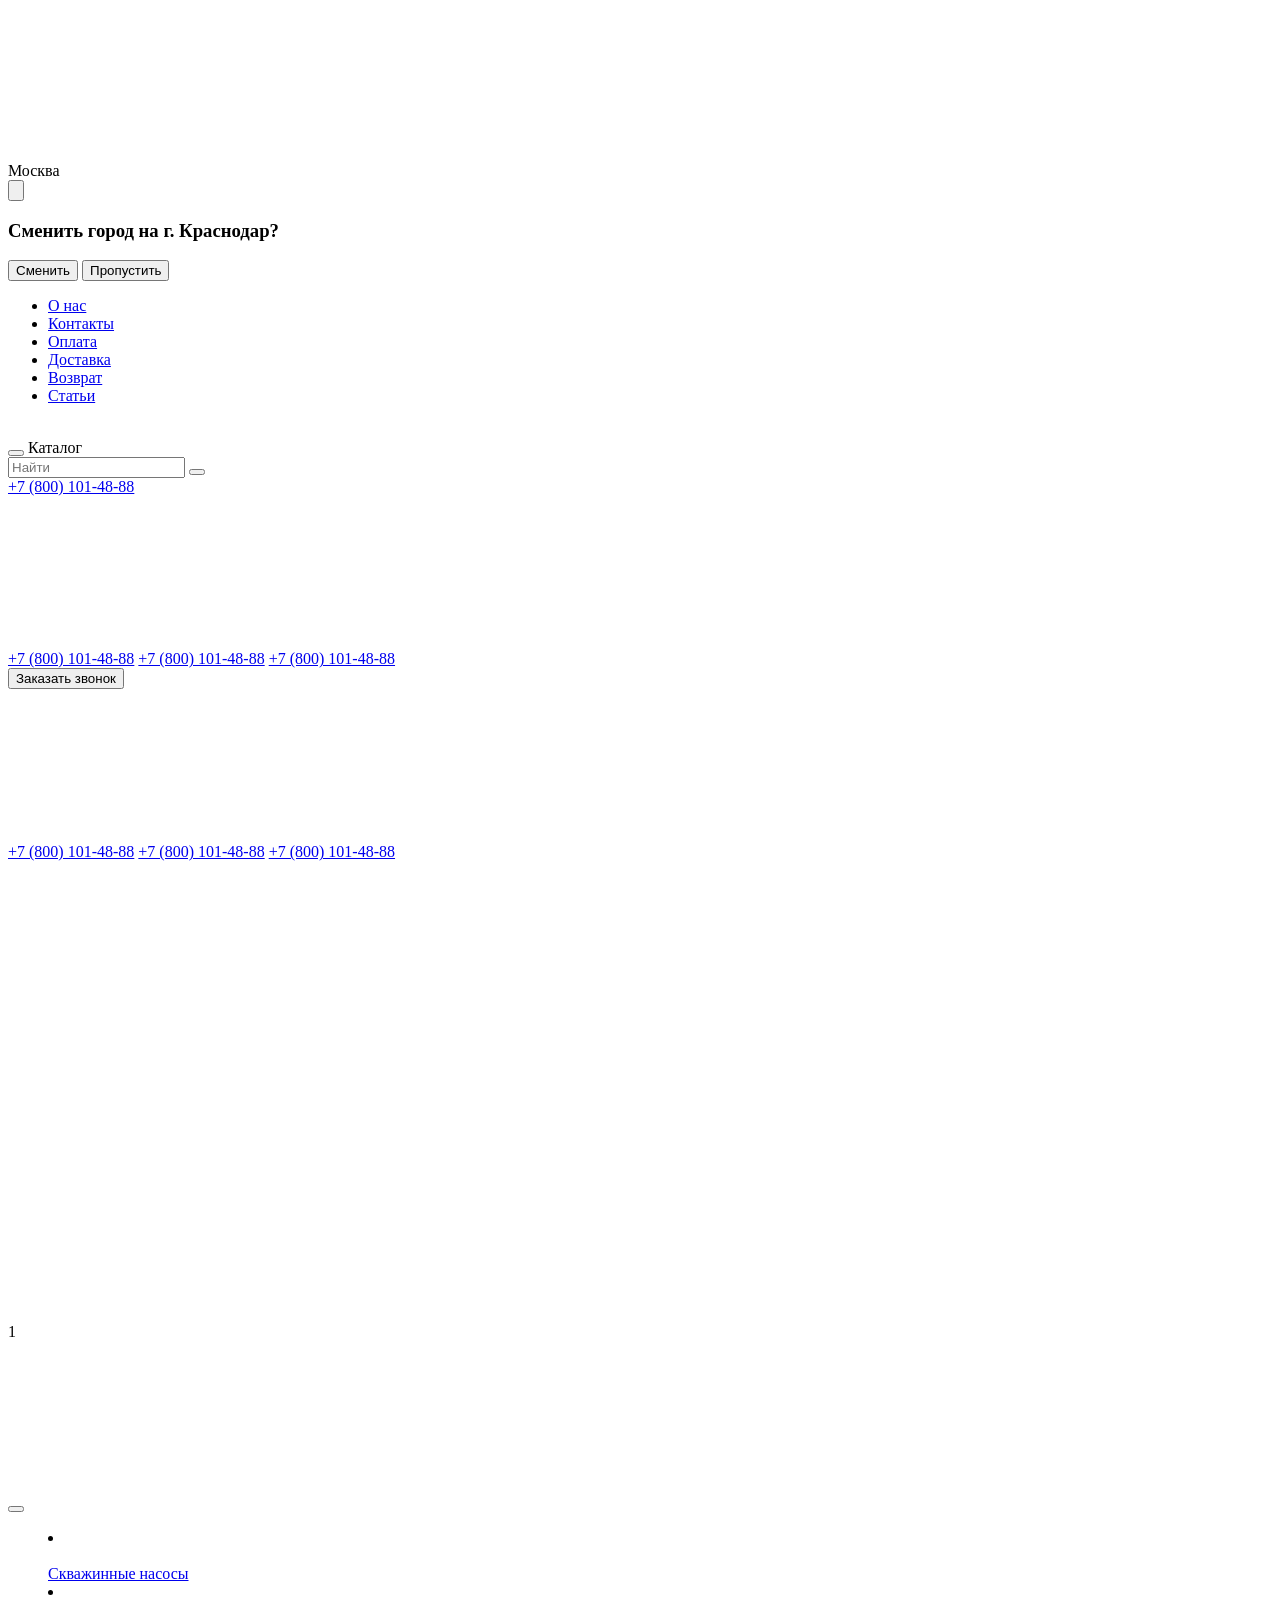
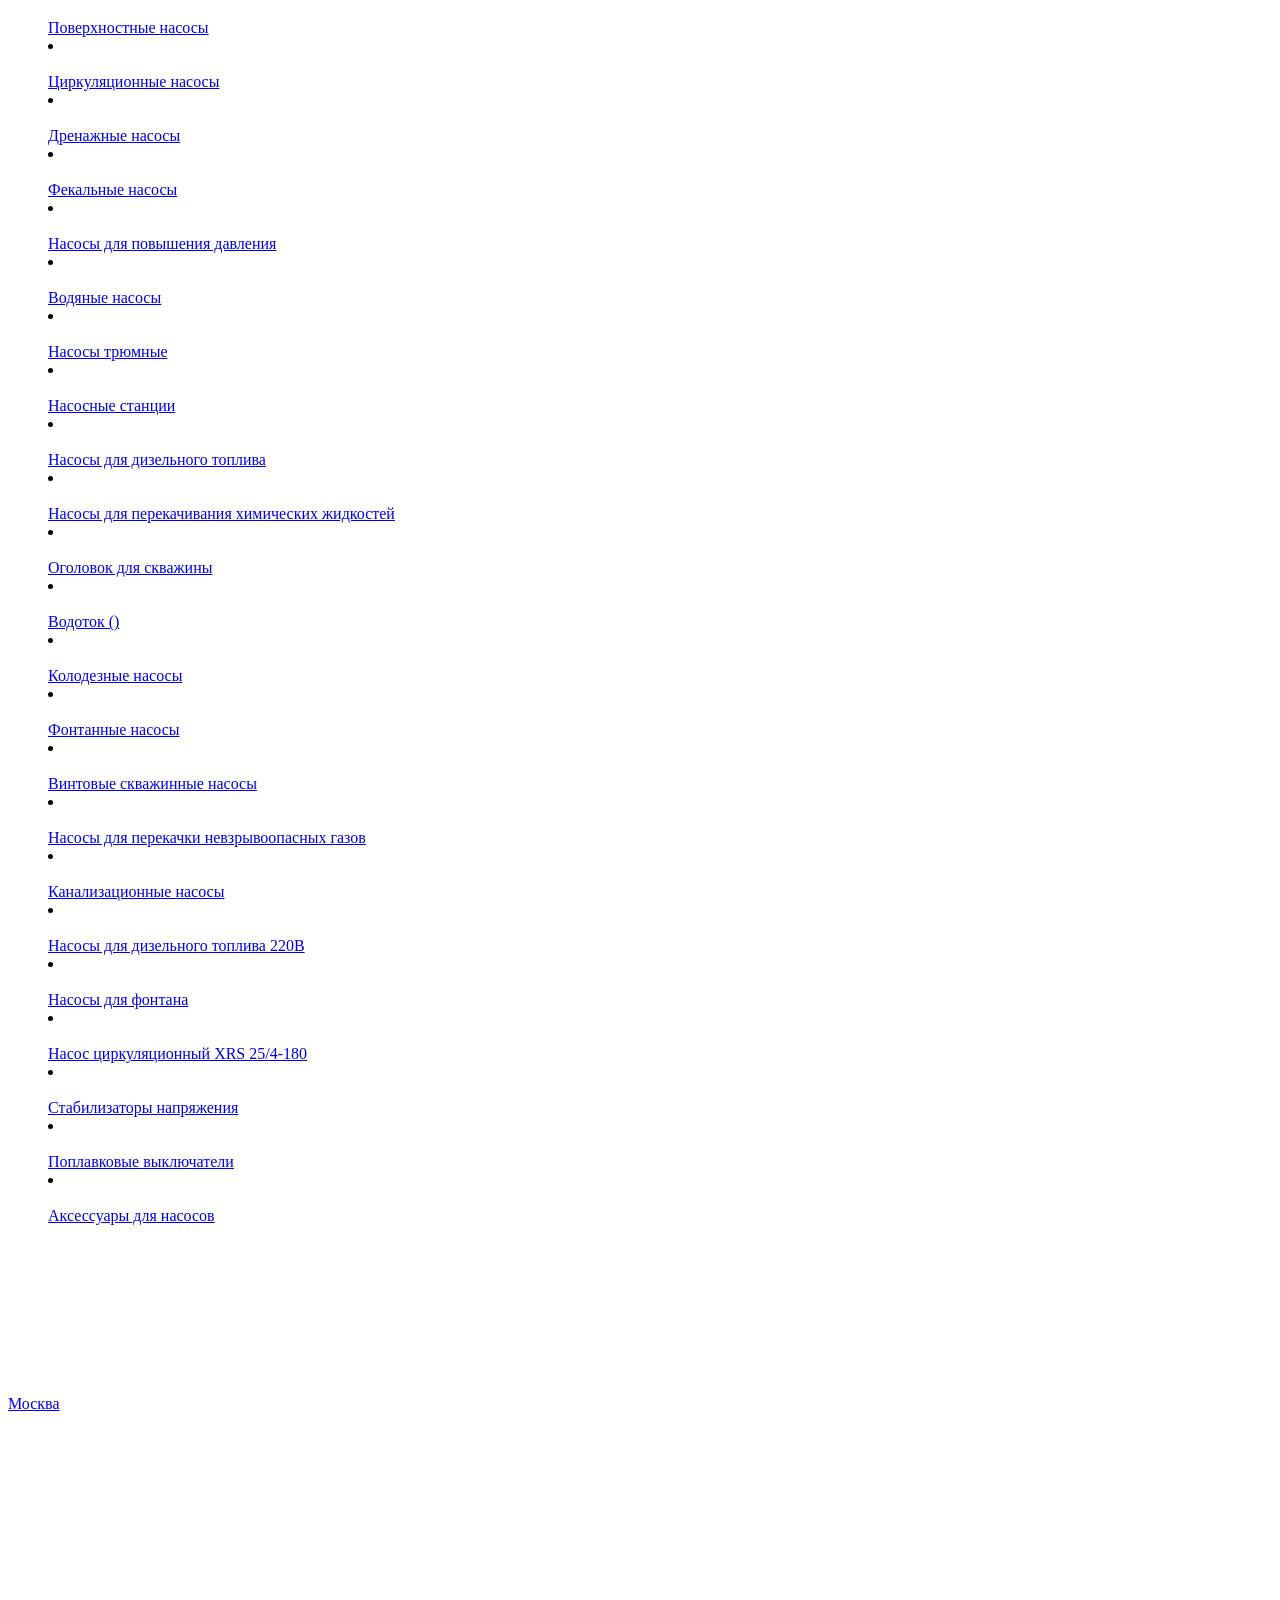
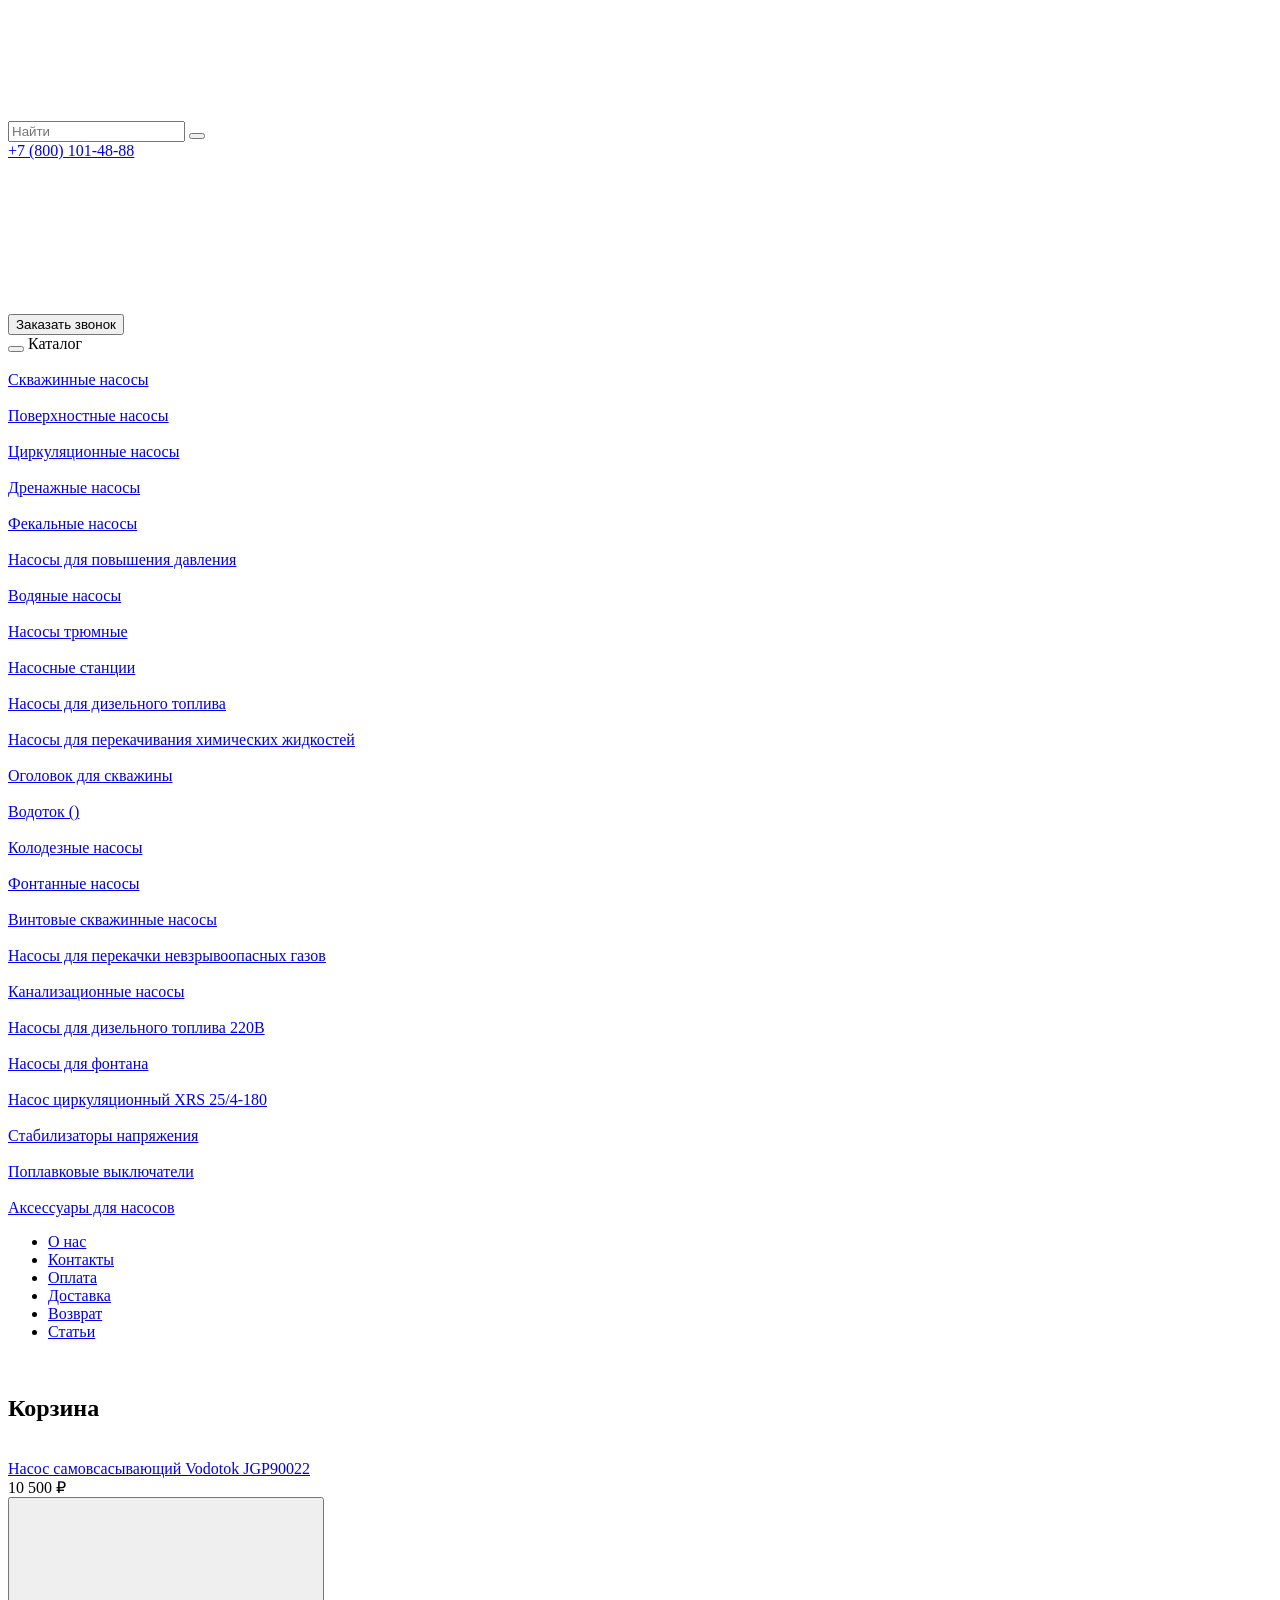
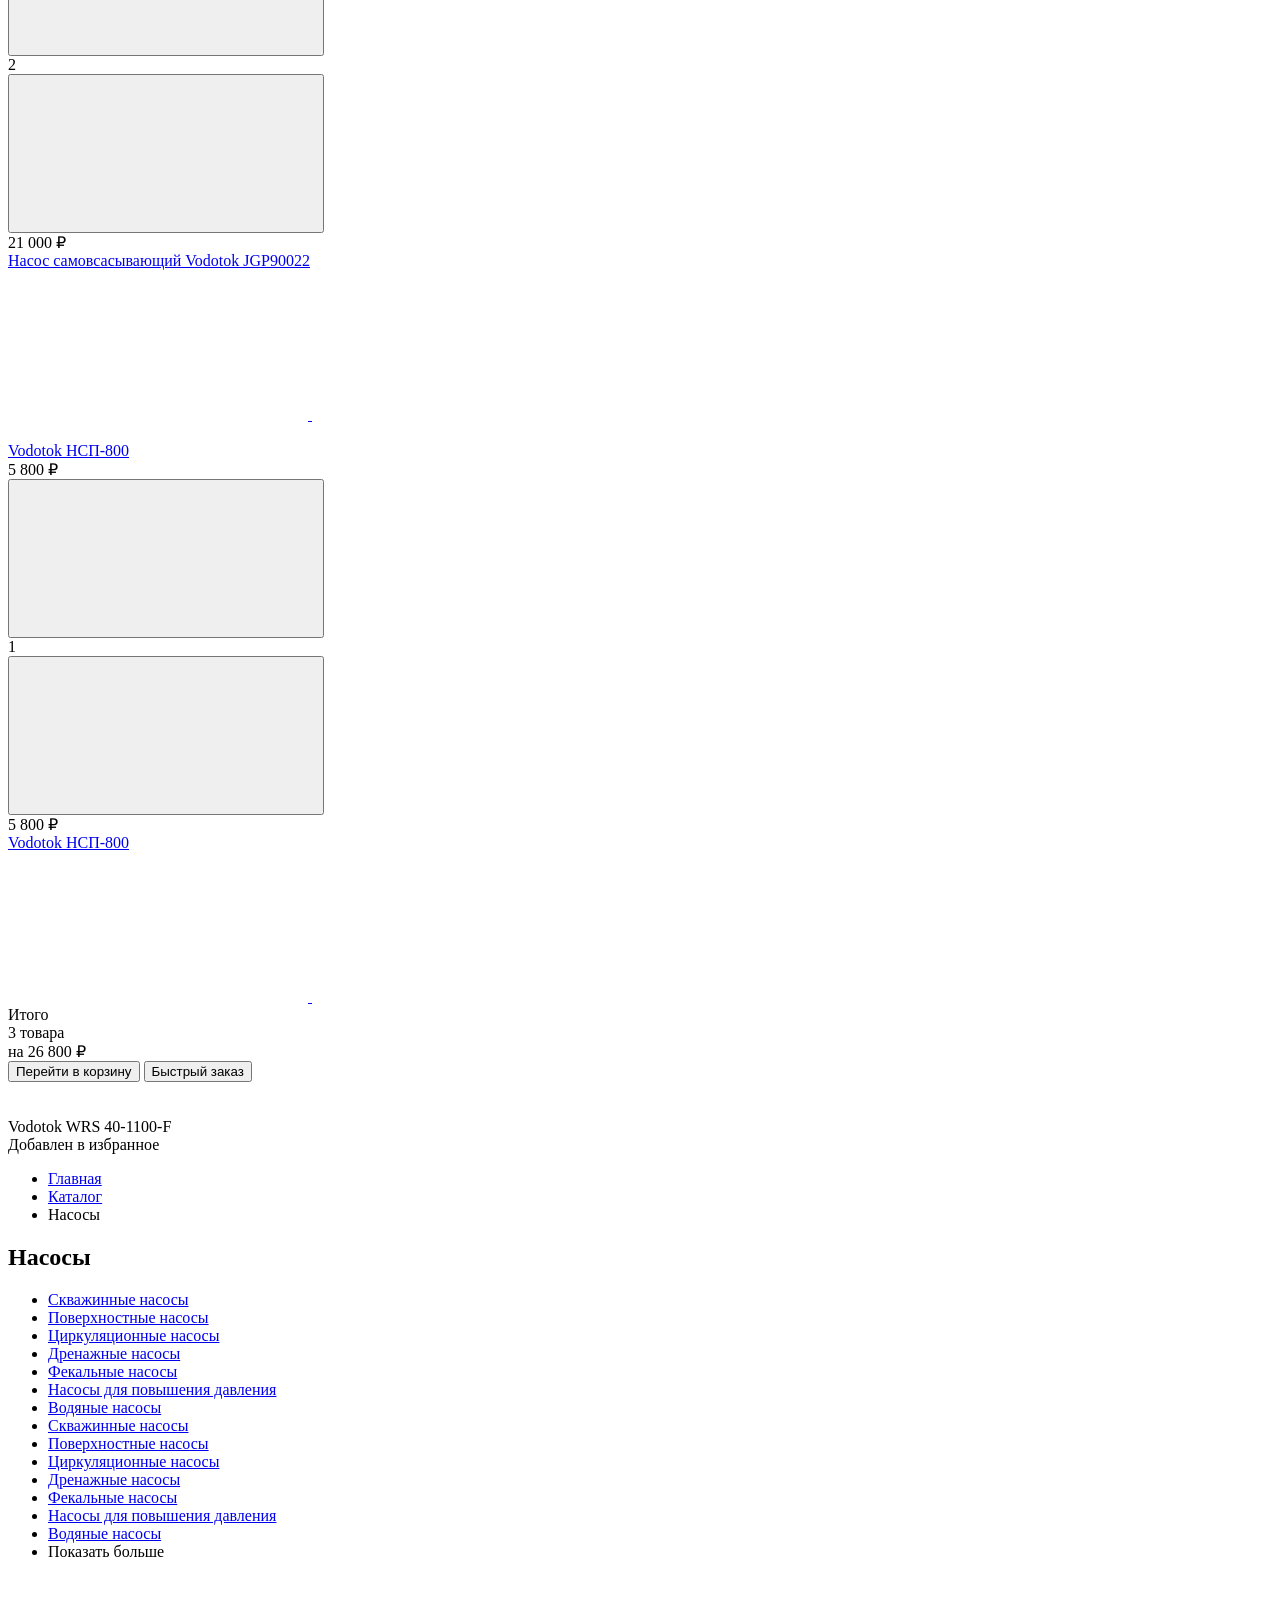
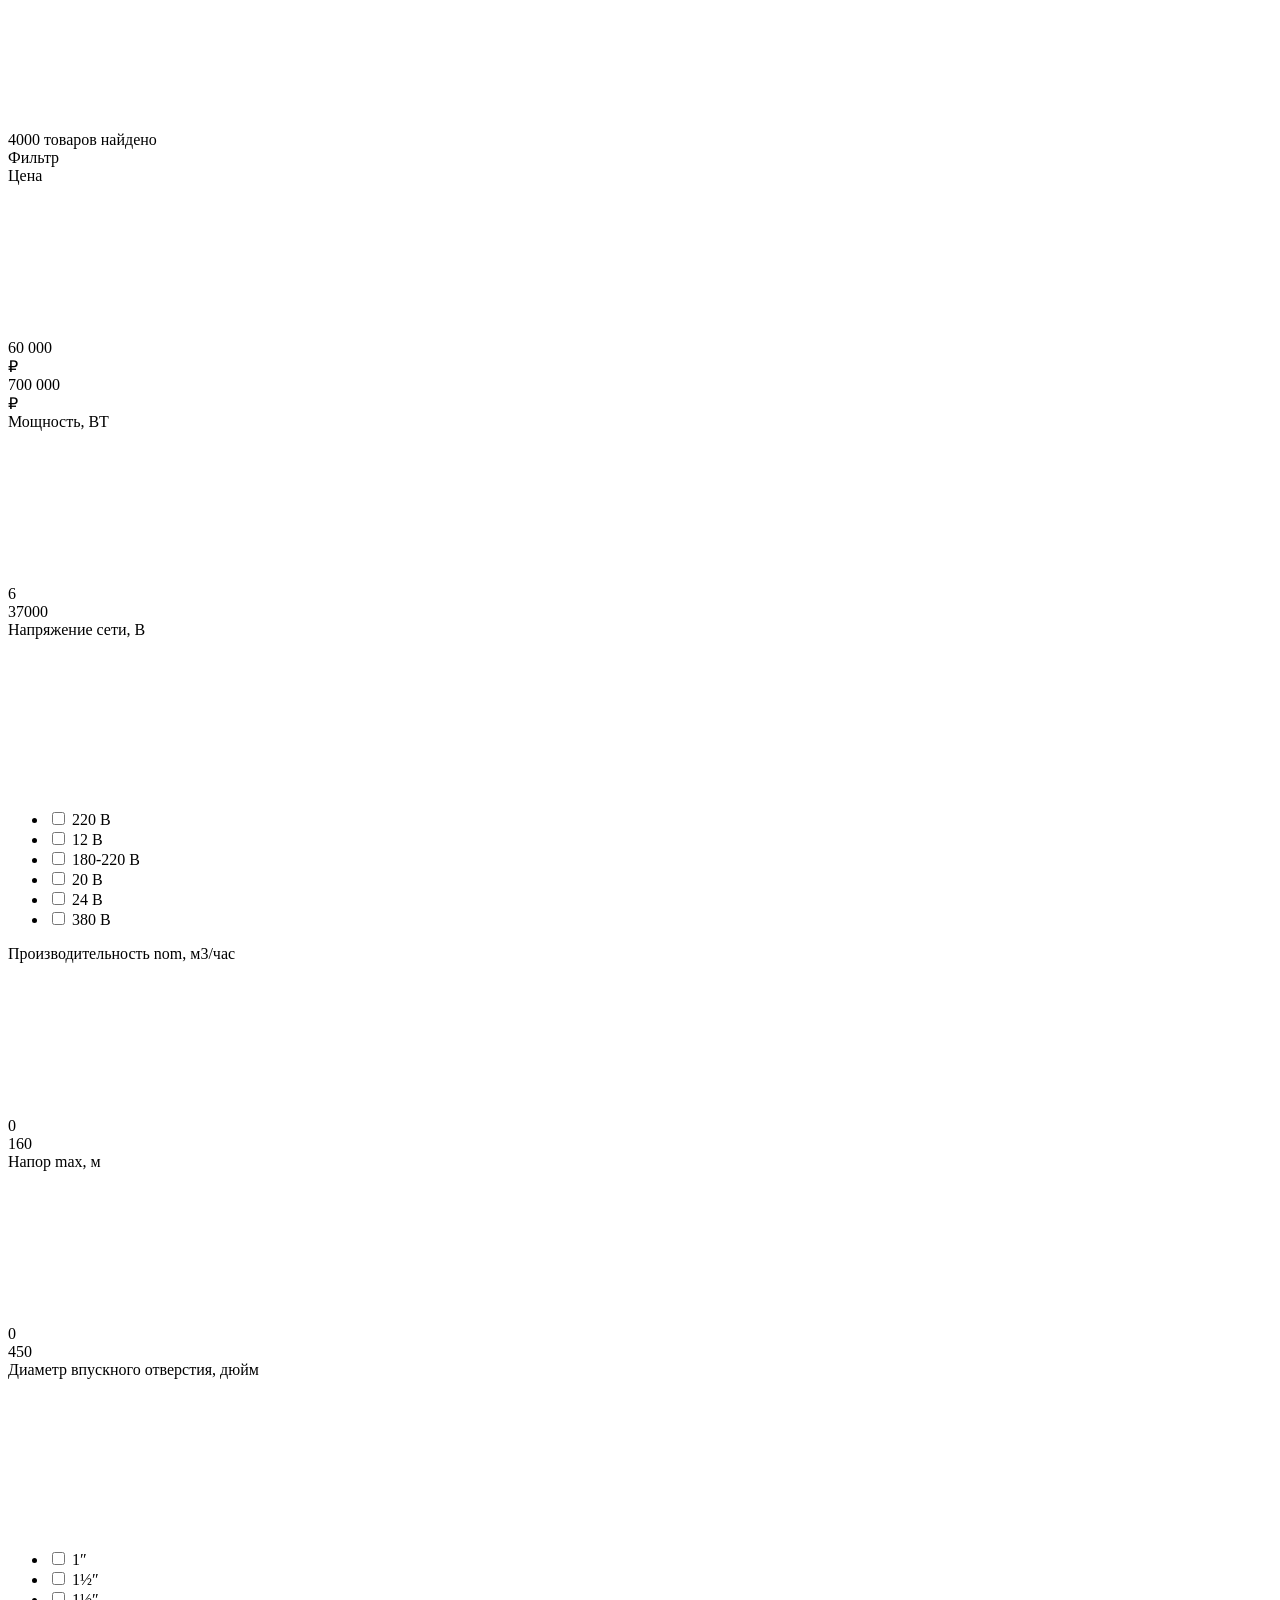
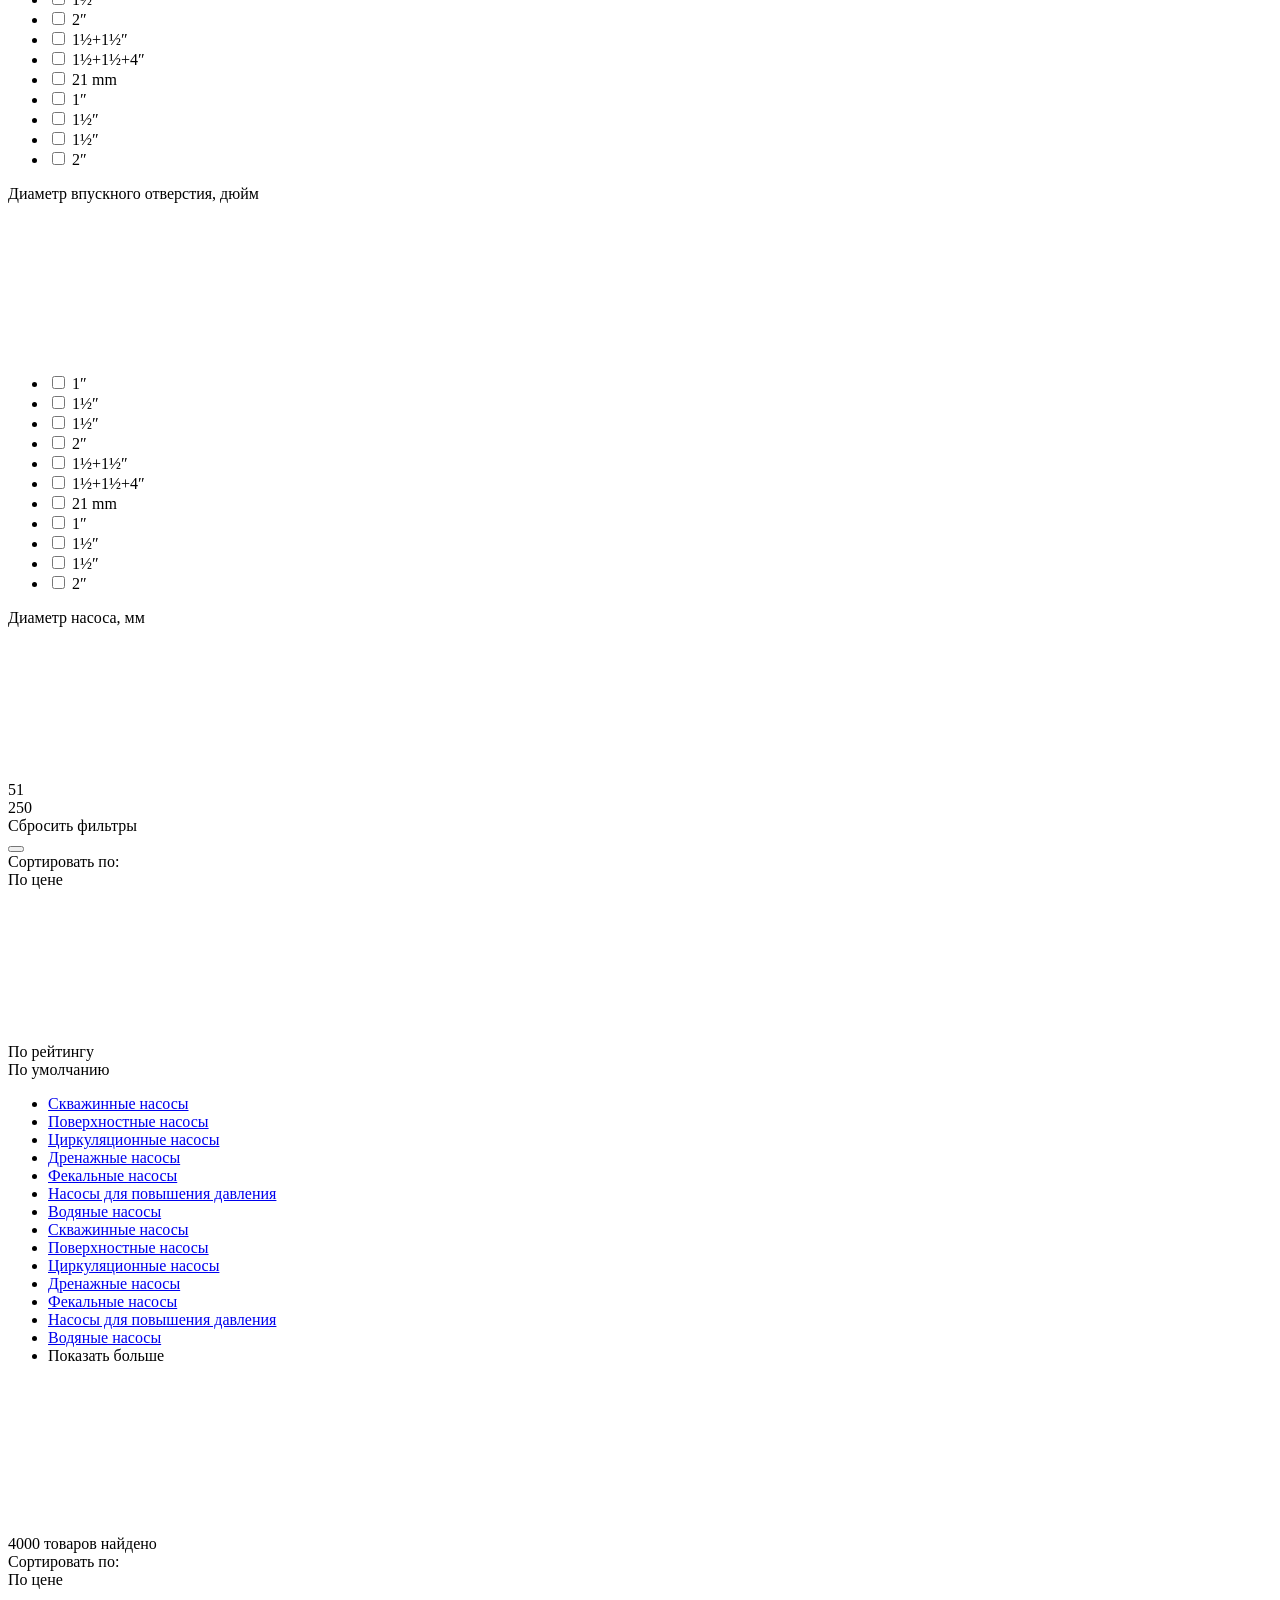
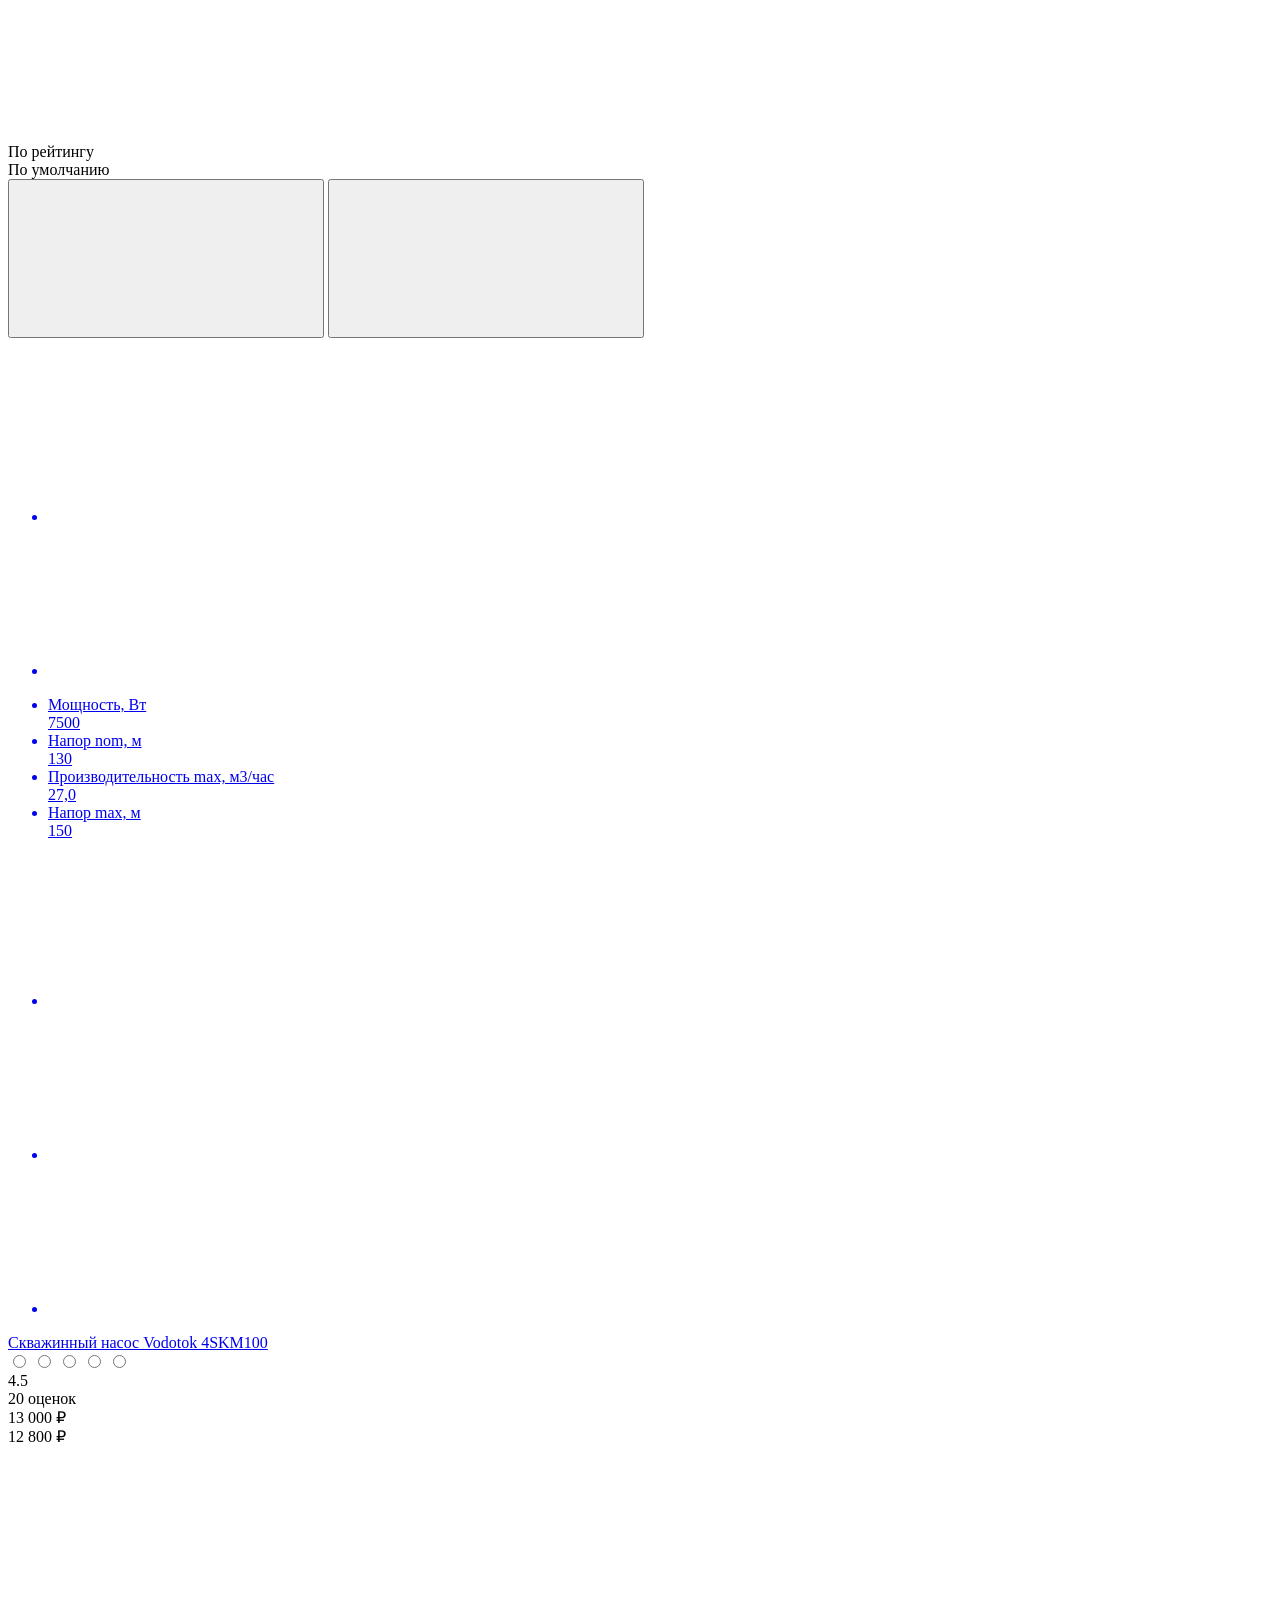
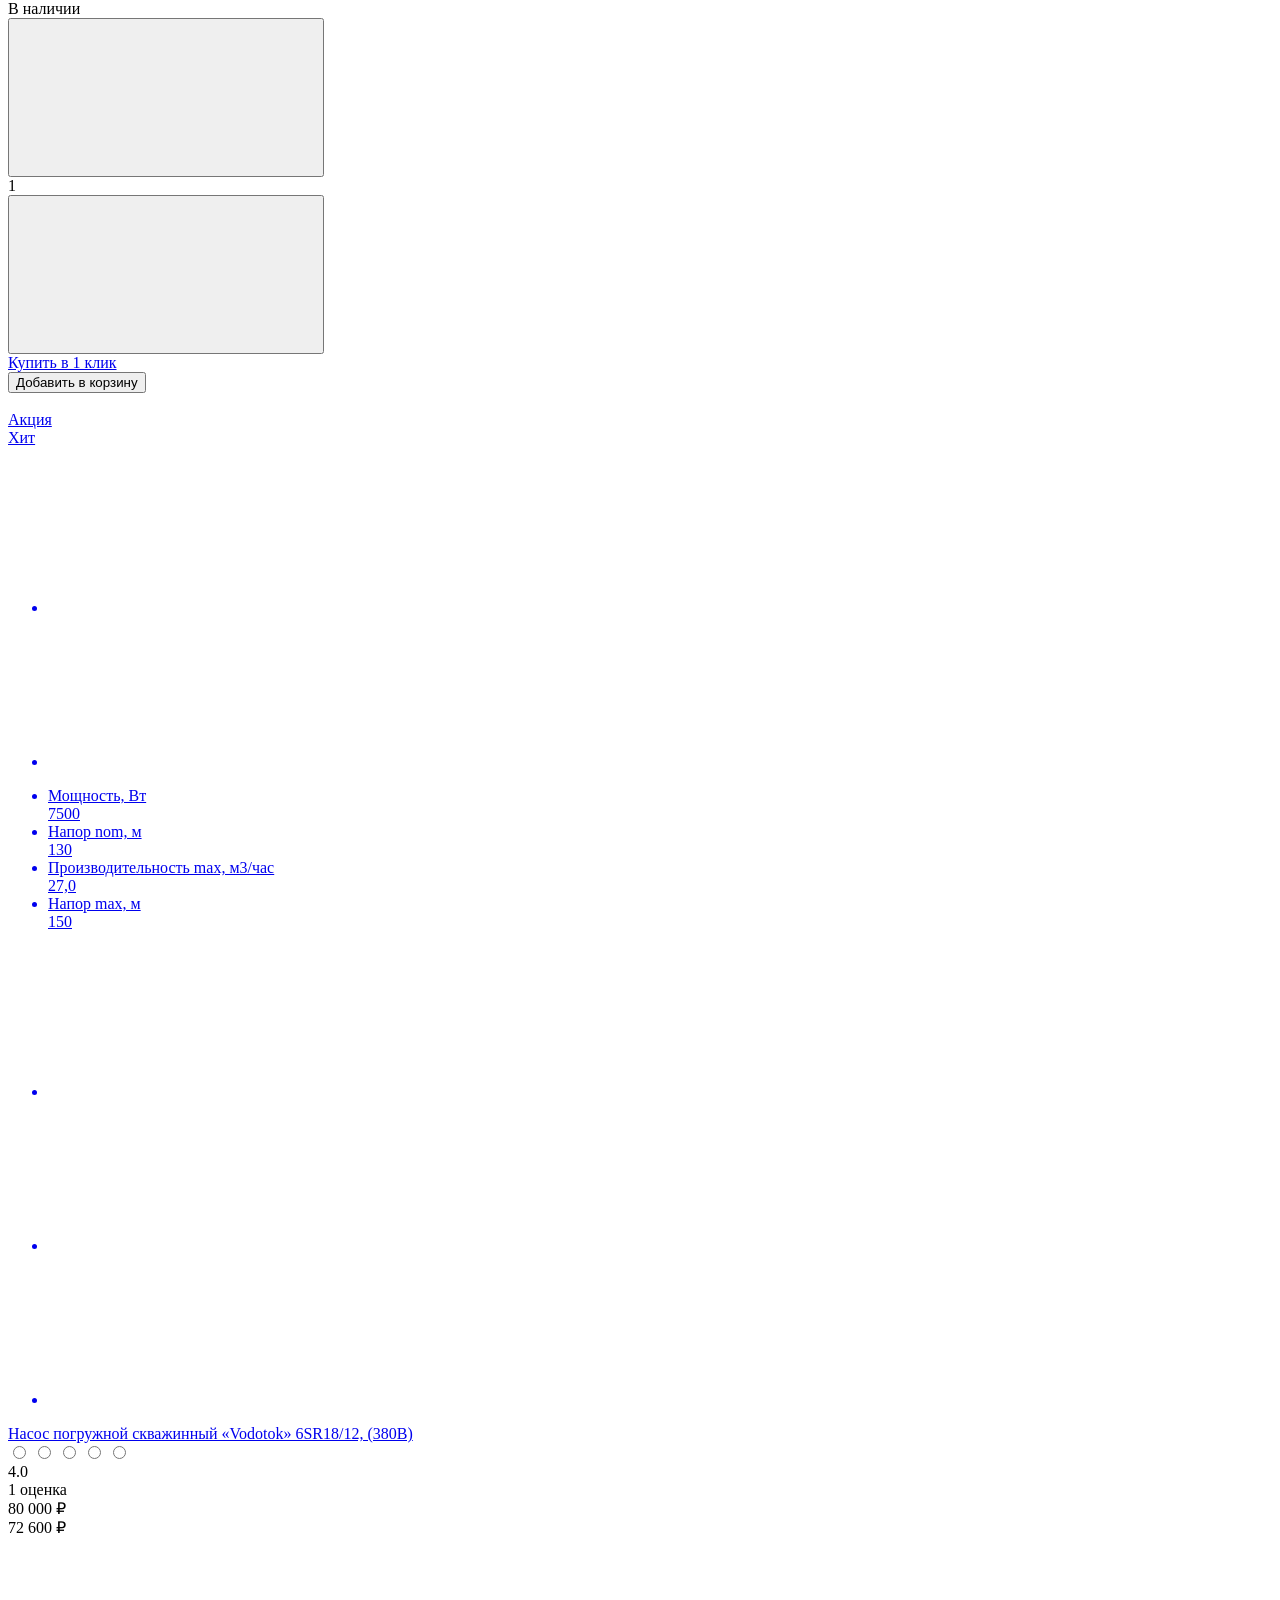
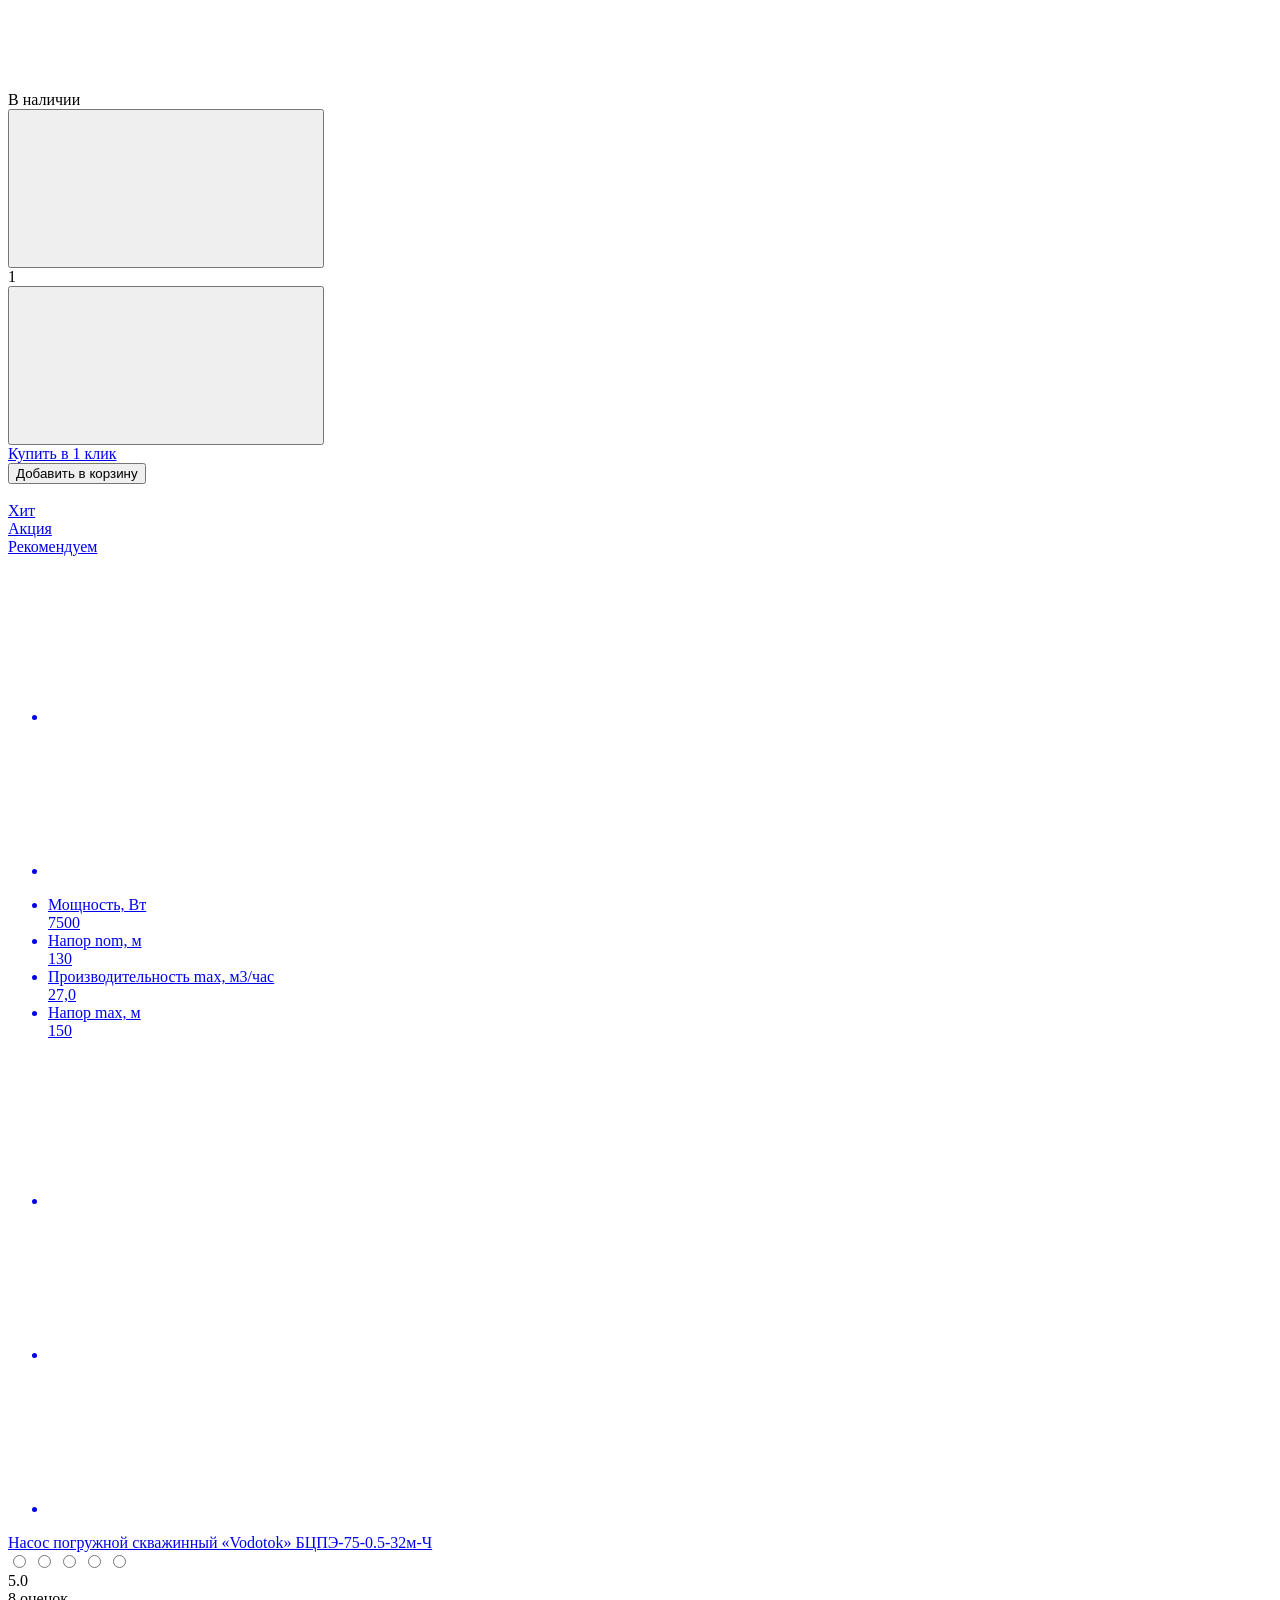
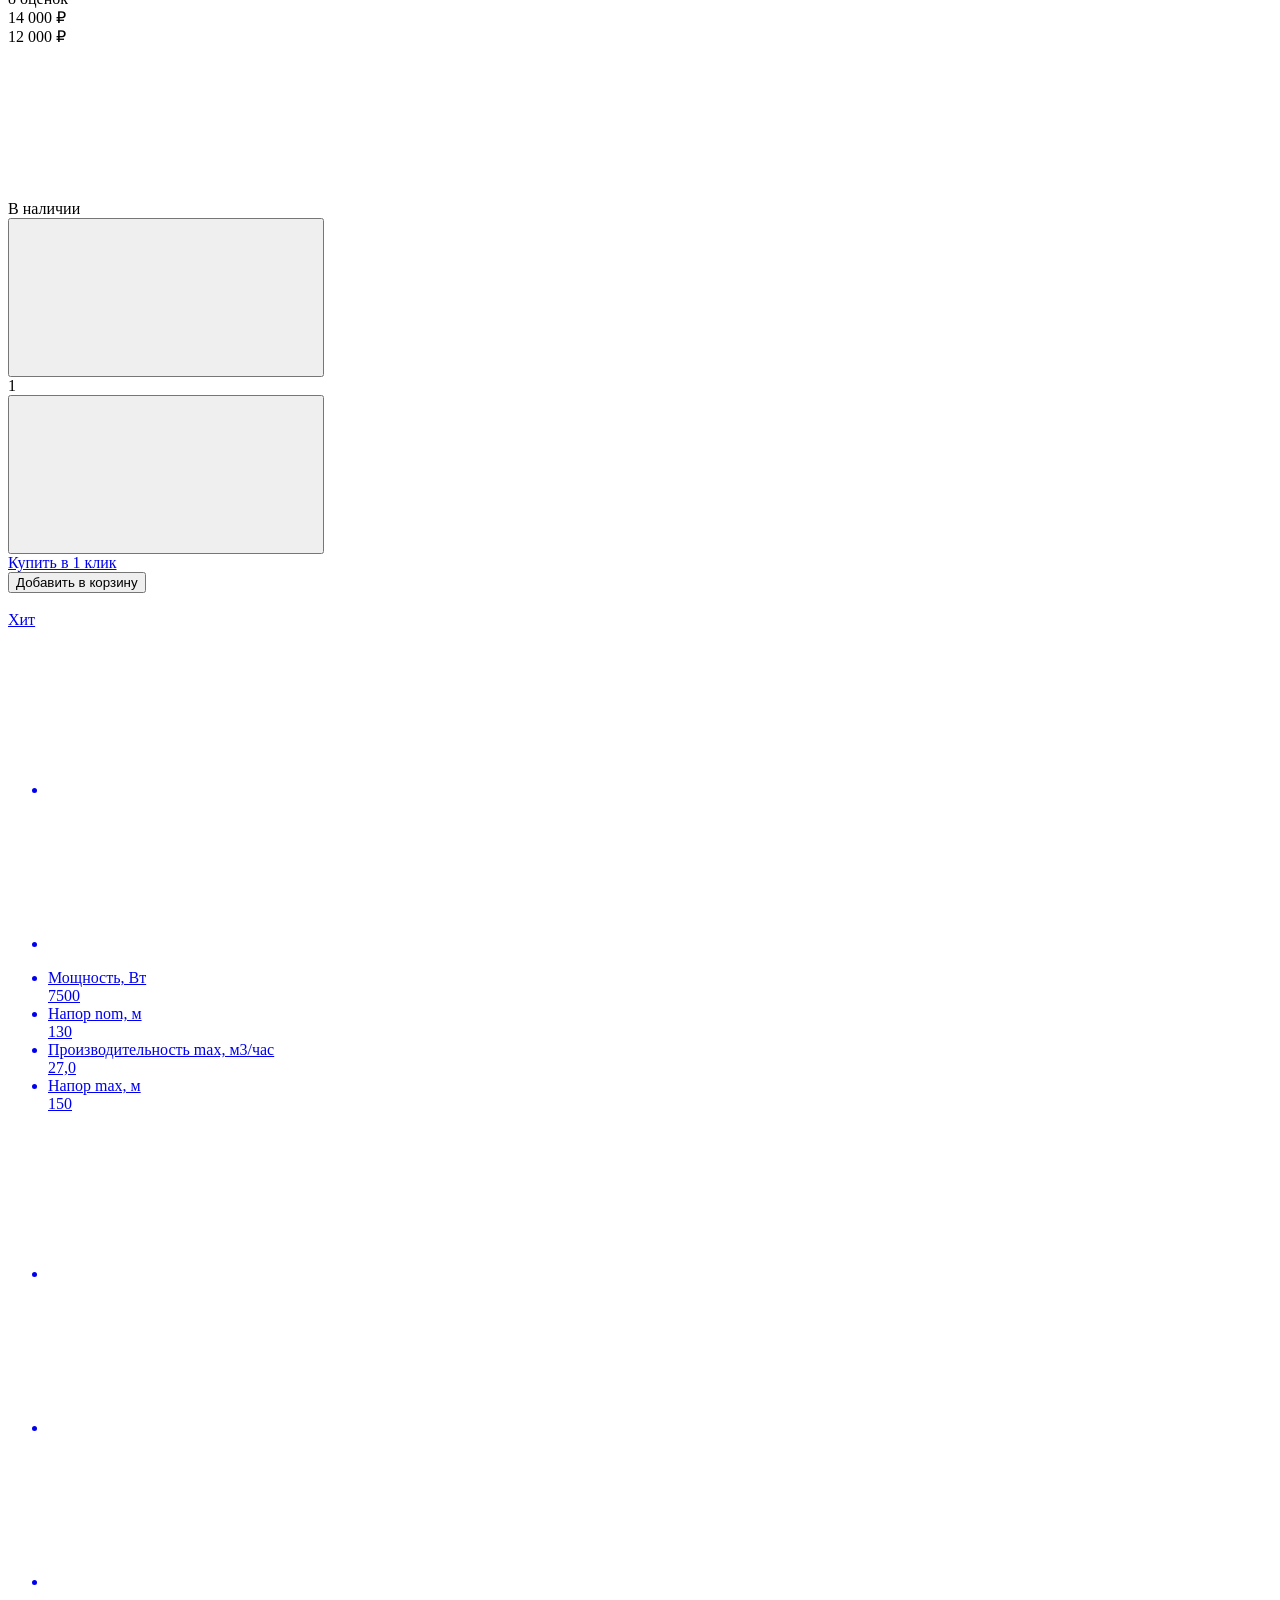
==== index.html @ c4c8afc8 "Add index" ====
<!DOCTYPE html><html lang="ru" class="page"><head><meta charset="UTF-8"><meta name="viewport" content="width=device-width,initial-scale=1"><meta http-equiv="X-UA-Compatible" content="ie=edge"><meta name="theme-color" content="#111111"><title>Site</title><link rel="stylesheet" href="css/vendor.css"><link rel="stylesheet" href="css/main.css"><script defer="defer" src="js/vendor.js"></script><script defer="defer" src="js/main.js"></script></head><body id="page" class="page__body"><div class="site-container"><header class="header"><div class="header__top header-top"><div class="container header-top__container"><div class="header-top__content"><div class="header-top__left"></div><div class="header-top__right"></div><div class="address-wrap"><div class="header-top__address address"><svg class="address__svg"><use xlink:href="img/sprite.svg#mark"></use></svg><div class="address__text">Москва</div></div><div class="address-wrap__popup address-popup"><button class="address-popup__close btn-reset"><img src="img/close.png" alt=""></button><h3 class="title address-popup__subtitle">Сменить город на&nbsp;г. Краснодар?</h3><div class="address-popup__btns"><button class="address-popup__btn btn-reset" data-path="city" data-animation="fadeInUp" data-speed="300">Сменить</button> <button class="address-popup__btn btn-reset">Пропустить</button></div></div></div><nav class="header-top__nav nav"><ul class="nav__list list-reset"><li class="nav__item"><a href="#" class="nav__link">О&nbsp;нас</a></li><li class="nav__item"><a href="#" class="nav__link">Контакты</a></li><li class="nav__item"><a href="#" class="nav__link">Оплата</a></li><li class="nav__item"><a href="#" class="nav__link">Доставка</a></li><li class="nav__item"><a href="#" class="nav__link">Возврат</a></li><li class="nav__item"><a href="#" class="nav__link">Статьи</a></li></ul></nav></div></div></div><div class="header__bottom header-bottom"><div class="container header-bottom__container"><div class="header-bottom__content"><a href="#" class="header-bottom__logo"><img src="img/logo.png" alt=""></a><div class="header-bottom__catalog catalog catalog--desktop"><button class="burger burger--catalog btn-reset"><span class="burger__line"></span></button> <span>Каталог</span></div><form action="#" class="header-bottom__form header-form"><label class="header-form__label"><input type="text" placeholder="Найти" class="header-form__input" data-path="search" data-animation="fadeInUp" data-speed="300"></label> <button type="button" class="header-form__btn btn-reset"></button></form><div class="header-bottom__tel tel"><div class="tel__link-wrap"><a href="tel:78001014888" class="tel__link"><span class="tel__text">+7 (800) 101-48-88</span><div class="tel__arrow"><svg class=""><use xlink:href="img/sprite.svg#arrow"></use></svg></div></a><div class="tel__popup tel-popup"><a href="tel:78001014888" class="tel-popup__link">+7 (800) 101-48-88</a> <a href="tel:78001014888" class="tel-popup__link">+7 (800) 101-48-88</a> <a href="tel:78001014888" class="tel-popup__link">+7 (800) 101-48-88</a></div></div><button class="tel__btn btn-reset" data-path="order" data-animation="fadeInUp" data-speed="300">Заказать звонок</button></div><div class="header-bottom__links header-links"><div class="header-links__link"><div class="icon header-links__svg"><svg><use xlink:href="img/sprite.svg#tel"></use></svg></div><div class="header-links__popup tel-popup"><a href="tel:78001014888" class="tel-popup__link">+7 (800) 101-48-88</a> <a href="tel:78001014888" class="tel-popup__link">+7 (800) 101-48-88</a> <a href="tel:78001014888" class="tel-popup__link">+7 (800) 101-48-88</a></div></div><div class="header-links__link"><div class="icon header-links__svg"><svg><use xlink:href="img/sprite.svg#heart"></use></svg></div></div><div class="header-links__link"><div class="icon header-links__svg"><svg><use xlink:href="img/sprite.svg#bookmark"></use></svg></div></div><div class="header-links__link header-links__link--basket"><div class="icon header-links__svg"><svg><use xlink:href="img/sprite.svg#cart"></use></svg></div><span class="header-links__counter">1</span></div><div class="header-links__link"><div class="icon icon--account header-links__svg"><svg><use xlink:href="img/sprite.svg#user"></use></svg></div></div></div><div class="header-bottom__burger-wrapper burger-wrapper"><button class="burger burger--mobile btn-reset" title=""><span class="burger__line"></span></button></div></div></div></div><div class="header__catalog header-catalog"><div class="container header-catalog__container"><menu class="header-catalog__menu menu list-reset"><li class="menu__item"><a href="#" class="menu__link"><div class="menu__img"><img class="lazy" data-src="img/catalog-1.jpg" alt=""></div><div class="menu__descr">Скважинные насосы</div></a></li><li class="menu__item"><a href="#" class="menu__link"><div class="menu__img"><img class="lazy" data-src="img/catalog-9.jpg" alt=""></div><div class="menu__descr">Поверхностные насосы</div></a></li><li class="menu__item"><a href="#" class="menu__link"><div class="menu__img"><img class="lazy" data-src="img/catalog-17.jpg" alt=""></div><div class="menu__descr">Циркуляционные насосы</div></a></li><li class="menu__item"><a href="#" class="menu__link"><div class="menu__img"><img class="lazy" data-src="img/catalog-2.jpg" alt=""></div><div class="menu__descr">Дренажные насосы</div></a></li><li class="menu__item"><a href="#" class="menu__link"><div class="menu__img"><img class="lazy" data-src="img/catalog-10.jpg" alt=""></div><div class="menu__descr">Фекальные насосы</div></a></li><li class="menu__item"><a href="#" class="menu__link"><div class="menu__img"><img class="lazy" data-src="img/catalog-18.jpg" alt=""></div><div class="menu__descr">Насосы для повышения давления</div></a></li><li class="menu__item"><a href="#" class="menu__link"><div class="menu__img"><img class="lazy" data-src="img/catalog-3.jpg" alt=""></div><div class="menu__descr">Водяные насосы</div></a></li><li class="menu__item"><a href="#" class="menu__link"><div class="menu__img"><img class="lazy" data-src="img/catalog-11.jpg" alt=""></div><div class="menu__descr">Насосы трюмные</div></a></li><li class="menu__item"><a href="#" class="menu__link"><div class="menu__img"><img class="lazy" data-src="img/catalog-19.jpg" alt=""></div><div class="menu__descr">Насосные станции</div></a></li><li class="menu__item"><a href="#" class="menu__link"><div class="menu__img"><img class="lazy" data-src="img/catalog-4.jpg" alt=""></div><div class="menu__descr">Насосы для дизельного топлива</div></a></li><li class="menu__item"><a href="#" class="menu__link"><div class="menu__img"><img class="lazy" data-src="img/catalog-12.jpg" alt=""></div><div class="menu__descr">Насосы для перекачивания химических жидкостей</div></a></li><li class="menu__item"><a href="#" class="menu__link"><div class="menu__img"><img class="lazy" data-src="img/catalog-20.jpg" alt=""></div><div class="menu__descr">Оголовок для скважины</div></a></li><li class="menu__item"><a href="#" class="menu__link"><div class="menu__img"><img class="lazy" data-src="img/catalog-5.jpg" alt=""></div><div class="menu__descr">Водоток ()</div></a></li><li class="menu__item"><a href="#" class="menu__link"><div class="menu__img"><img class="lazy" data-src="img/catalog-13.jpg" alt=""></div><div class="menu__descr">Колодезные насосы</div></a></li><li class="menu__item"><a href="#" class="menu__link"><div class="menu__img"><img class="lazy" data-src="img/catalog-21.jpg" alt=""></div><div class="menu__descr">Фонтанные насосы</div></a></li><li class="menu__item"><a href="#" class="menu__link"><div class="menu__img"><img class="lazy" data-src="img/catalog-6.jpg" alt=""></div><div class="menu__descr">Винтовые скважинные насосы</div></a></li><li class="menu__item"><a href="#" class="menu__link"><div class="menu__img"><img class="lazy" data-src="img/catalog-14.jpg" alt=""></div><div class="menu__descr">Насосы для перекачки невзрывоопасных газов</div></a></li><li class="menu__item"><a href="#" class="menu__link"><div class="menu__img"><img class="lazy" data-src="img/catalog-22.jpg" alt=""></div><div class="menu__descr">Канализационные насосы</div></a></li><li class="menu__item"><a href="#" class="menu__link"><div class="menu__img"><img class="lazy" data-src="img/catalog-7.jpg" alt=""></div><div class="menu__descr">Насосы для дизельного топлива 220В</div></a></li><li class="menu__item"><a href="#" class="menu__link"><div class="menu__img"><img class="lazy" data-src="img/catalog-15.jpg" alt=""></div><div class="menu__descr">Насосы для фонтана</div></a></li><li class="menu__item"><a href="#" class="menu__link"><div class="menu__img"><img class="lazy" data-src="img/catalog-23.jpg" alt=""></div><div class="menu__descr">Насос циркуляционный XRS 25/4-180</div></a></li><li class="menu__item"><a href="#" class="menu__link"><div class="menu__img"><img class="lazy" data-src="img/catalog-8.jpg" alt=""></div><div class="menu__descr">Стабилизаторы напряжения</div></a></li><li class="menu__item"><a href="#" class="menu__link"><div class="menu__img"><img class="lazy" data-src="img/catalog-16.jpg" alt=""></div><div class="menu__descr">Поплавковые выключатели</div></a></li><li class="menu__item"><a href="#" class="menu__link"><div class="menu__img"><img class="lazy" data-src="img/catalog-24.jpg" alt=""></div><div class="menu__descr">Аксессуары для насосов</div></a></li></menu></div></div><div class="header__mobile header-mobile"><div class="container header-mobile__container"><div class="header-mobile__content"><div class="header-mobile__top"><a href="#" data-path="city" data-animation="fadeInUp" data-speed="300" class="header-mobile__address address"><svg class="address__svg"><use xlink:href="img/sprite.svg#mark"></use></svg><div class="address__text">Москва</div></a><div class="header-links"><a href="#" class="header-links__link"><div class="icon header-links__svg"><svg><use xlink:href="img/sprite.svg#bookmark"></use></svg></div></a><a href="#" class="header-links__link"><div class="icon header-links__svg"><svg><use xlink:href="img/sprite.svg#user"></use></svg></div></a></div></div><form action="#" class="header-mobile__form header-form"><label class="header-form__label"><input type="text" placeholder="Найти" class="header-form__input"></label> <button class="header-form__btn btn-reset"></button></form><div class="header-mobile__tel tel"><a href="tel:78001014888" class="tel__link"><span class="tel__text">+7 (800) 101-48-88</span><div class="tel__arrow"><svg><use xlink:href="img/sprite.svg#arrow"></use></svg></div></a><button class="tel__btn btn-reset" data-path="order" data-animation="fadeInUp" data-speed="300">Заказать звонок</button></div><div class="header-mobile__catalog catalog catalog--mobile"><button class="burger burger-catalog--mobile btn-reset"><span class="burger__line"></span></button> <span>Каталог</span></div><div class="header-mobile__menu menu"><div class="menu__item"><a href="#" class="menu__link"><div class="menu__img"><img class="lazy" data-src="img/catalog-1.jpg" alt=""></div><div class="menu__descr">Скважинные насосы</div></a></div><div class="menu__item"><a href="#" class="menu__link"><div class="menu__img"><img class="lazy" data-src="img/catalog-9.jpg" alt=""></div><div class="menu__descr">Поверхностные насосы</div></a></div><div class="menu__item"><a href="#" class="menu__link"><div class="menu__img"><img class="lazy" data-src="img/catalog-17.jpg" alt=""></div><div class="menu__descr">Циркуляционные насосы</div></a></div><div class="menu__item"><a href="#" class="menu__link"><div class="menu__img"><img class="lazy" data-src="img/catalog-2.jpg" alt=""></div><div class="menu__descr">Дренажные насосы</div></a></div><div class="menu__item"><a href="#" class="menu__link"><div class="menu__img"><img class="lazy" data-src="img/catalog-10.jpg" alt=""></div><div class="menu__descr">Фекальные насосы</div></a></div><div class="menu__item"><a href="#" class="menu__link"><div class="menu__img"><img class="lazy" data-src="img/catalog-18.jpg" alt=""></div><div class="menu__descr">Насосы для повышения давления</div></a></div><div class="menu__item"><a href="#" class="menu__link"><div class="menu__img"><img class="lazy" data-src="img/catalog-3.jpg" alt=""></div><div class="menu__descr">Водяные насосы</div></a></div><div class="menu__item"><a href="#" class="menu__link"><div class="menu__img"><img class="lazy" data-src="img/catalog-11.jpg" alt=""></div><div class="menu__descr">Насосы трюмные</div></a></div><div class="menu__item"><a href="#" class="menu__link"><div class="menu__img"><img class="lazy" data-src="img/catalog-19.jpg" alt=""></div><div class="menu__descr">Насосные станции</div></a></div><div class="menu__item"><a href="#" class="menu__link"><div class="menu__img"><img class="lazy" data-src="img/catalog-4.jpg" alt=""></div><div class="menu__descr">Насосы для дизельного топлива</div></a></div><div class="menu__item"><a href="#" class="menu__link"><div class="menu__img"><img class="lazy" data-src="img/catalog-12.jpg" alt=""></div><div class="menu__descr">Насосы для перекачивания химических жидкостей</div></a></div><div class="menu__item"><a href="#" class="menu__link"><div class="menu__img"><img class="lazy" data-src="img/catalog-20.jpg" alt=""></div><div class="menu__descr">Оголовок для скважины</div></a></div><div class="menu__item"><a href="#" class="menu__link"><div class="menu__img"><img class="lazy" data-src="img/catalog-5.jpg" alt=""></div><div class="menu__descr">Водоток ()</div></a></div><div class="menu__item"><a href="#" class="menu__link"><div class="menu__img"><img class="lazy" data-src="img/catalog-13.jpg" alt=""></div><div class="menu__descr">Колодезные насосы</div></a></div><div class="menu__item"><a href="#" class="menu__link"><div class="menu__img"><img class="lazy" data-src="img/catalog-21.jpg" alt=""></div><div class="menu__descr">Фонтанные насосы</div></a></div><div class="menu__item"><a href="#" class="menu__link"><div class="menu__img"><img class="lazy" data-src="img/catalog-6.jpg" alt=""></div><div class="menu__descr">Винтовые скважинные насосы</div></a></div><div class="menu__item"><a href="#" class="menu__link"><div class="menu__img"><img class="lazy" data-src="img/catalog-14.jpg" alt=""></div><div class="menu__descr">Насосы для перекачки невзрывоопасных газов</div></a></div><div class="menu__item"><a href="#" class="menu__link"><div class="menu__img"><img class="lazy" data-src="img/catalog-22.jpg" alt=""></div><div class="menu__descr">Канализационные насосы</div></a></div><div class="menu__item"><a href="#" class="menu__link"><div class="menu__img"><img class="lazy" data-src="img/catalog-7.jpg" alt=""></div><div class="menu__descr">Насосы для дизельного топлива 220В</div></a></div><div class="menu__item"><a href="#" class="menu__link"><div class="menu__img"><img class="lazy" data-src="img/catalog-15.jpg" alt=""></div><div class="menu__descr">Насосы для фонтана</div></a></div><div class="menu__item"><a href="#" class="menu__link"><div class="menu__img"><img class="lazy" data-src="img/catalog-23.jpg" alt=""></div><div class="menu__descr">Насос циркуляционный XRS 25/4-180</div></a></div><div class="menu__item"><a href="#" class="menu__link"><div class="menu__img"><img class="lazy" data-src="img/catalog-8.jpg" alt=""></div><div class="menu__descr">Стабилизаторы напряжения</div></a></div><div class="menu__item"><a href="#" class="menu__link"><div class="menu__img"><img class="lazy" data-src="img/catalog-16.jpg" alt=""></div><div class="menu__descr">Поплавковые выключатели</div></a></div><div class="menu__item"><a href="#" class="menu__link"><div class="menu__img"><img class="lazy" data-src="img/catalog-24.jpg" alt=""></div><div class="menu__descr">Аксессуары для насосов</div></a></div></div><nav class="header-mobile__nav nav"><ul class="nav__list list-reset"><li class="nav__item"><a href="#" class="nav__link">О&nbsp;нас</a></li><li class="nav__item"><a href="#" class="nav__link">Контакты</a></li><li class="nav__item"><a href="#" class="nav__link">Оплата</a></li><li class="nav__item"><a href="#" class="nav__link">Доставка</a></li><li class="nav__item"><a href="#" class="nav__link">Возврат</a></li><li class="nav__item"><a href="#" class="nav__link">Статьи</a></li></ul></nav></div></div></div></header><div class="modal-basket"><div class="modal-basket__container"><div class="modal-basket__close modal-close"><img class="lazy" data-src="img/close.png" alt=""></div><div class="modal-basket__content"><h2 class="title modal-basket__title">Корзина</h2><div class="modal-basket__blocks"><div class="modal-basket__block"><div class="modal-basket__wrap"><div class="modal-basket__img"><img class="lazy" data-src="img/card-1.jpg" alt=""></div><div class="modal-basket__center"><a href="#" class="title modal-basket__link">Насос самовсасывающий Vodotok JGP90022</a><div class="modal-basket__counter"><div class="modal-basket__price">10&nbsp;500&nbsp;₽</div><div class="modal-basket__basket basket"><button class="basket__minus btn-reset"><svg class="basket__svg"><use xlink:href="img/sprite.svg#minus"></use></svg></button><div class="basket__count">2</div><button class="basket__plus btn-reset"><svg class="basket__svg"><use xlink:href="img/sprite.svg#plus"></use></svg></button></div><div class="modal-basket__price">21&nbsp;000&nbsp;₽</div></div></div></div><a href="#" class="title modal-basket__hidden-link">Насос самовсасывающий Vodotok JGP90022</a><div class="modal-basket__icons"><a href="#" class="modal-basket__icon"><svg><use xlink:href="img/sprite.svg#heart"></use></svg> </a><a href="#" class="modal-basket__icon"><svg><use xlink:href="img/sprite.svg#bin"></use></svg></a></div></div><div class="modal-basket__block"><div class="modal-basket__wrap"><div class="modal-basket__img"><img class="lazy" data-src="img/card-2.jpg" alt=""></div><div class="modal-basket__center"><a href="#" class="title modal-basket__link">Vodotok НСП-800</a><div class="modal-basket__counter"><div class="modal-basket__price">5&nbsp;800&nbsp;₽</div><div class="modal-basket__basket basket"><button class="basket__minus btn-reset"><svg class="basket__svg"><use xlink:href="img/sprite.svg#minus"></use></svg></button><div class="basket__count">1</div><button class="basket__plus btn-reset"><svg class="basket__svg"><use xlink:href="img/sprite.svg#plus"></use></svg></button></div><div class="modal-basket__price">5&nbsp;800&nbsp;₽</div></div></div></div><a href="#" class="title modal-basket__hidden-link">Vodotok НСП-800</a><div class="modal-basket__icons"><a href="#" class="modal-basket__icon"><svg><use xlink:href="img/sprite.svg#heart"></use></svg> </a><a href="#" class="modal-basket__icon"><svg><use xlink:href="img/sprite.svg#bin"></use></svg></a></div></div></div><div class="modal-basket__bottom basket-bottom"><div class="basket-bottom__descr"><span>Итого</span><div><span>3&nbsp;</span>товара</div><div>на&nbsp;26&nbsp;800&nbsp;₽</div></div><div class="basket-bottom__btns"><button class="basket-bottom__btn btn-reset">Перейти в корзину</button> <button class="basket-bottom__btn btn-reset">Быстрый заказ</button></div></div></div></div></div><div class="popup-add"><div class="popup-add__container"><div class="popup-add__close modal-close"><img class="lazy" data-src="img/close.png" alt=""></div><div class="popup-add__content"><div class="popup-add__block"><div class="popup-add__img"><img class="lazy" data-src="img/popup-add.jpg" alt=""></div><div class="popup-add__descr">Vodotok WRS 40-1100-F</div></div><div class="popup-add__text">Добавлен в&nbsp;избранное</div></div></div></div><main class="main"><section class="pumps"><div class="container pumps__container"><ul class="pumps__breadcrumbs breadcrumbs list-reset"><li class="breadcrumbs__item"><a href="index.html" class="breadcrumbs__link">Главная</a></li><li class="breadcrumbs__item"><a href="index.html" class="breadcrumbs__link">Каталог</a></li><li class="breadcrumbs__item"><a class="breadcrumbs__link">Насосы</a></li></ul><h2 class="title pumps__title">Насосы</h2><div class="pumps__block"><div class="pumps__hidden"><ul class="goods__list list-reset"><li class="goods__item"><a href="#" class="goods__tab">Скважинные насосы</a></li><li class="goods__item"><a href="#" class="goods__tab">Поверхностные насосы</a></li><li class="goods__item"><a href="#" class="goods__tab">Циркуляционные насосы</a></li><li class="goods__item"><a href="#" class="goods__tab">Дренажные насосы</a></li><li class="goods__item"><a href="#" class="goods__tab">Фекальные насосы</a></li><li class="goods__item"><a href="#" class="goods__tab">Насосы для повышения давления</a></li><li class="goods__item"><a href="#" class="goods__tab">Водяные насосы</a></li><li class="goods__item"><a href="#" class="goods__tab">Скважинные насосы</a></li><li class="goods__item"><a href="#" class="goods__tab">Поверхностные насосы</a></li><li class="goods__item"><a href="#" class="goods__tab">Циркуляционные насосы</a></li><li class="goods__item"><a href="#" class="goods__tab">Дренажные насосы</a></li><li class="goods__item"><a href="#" class="goods__tab">Фекальные насосы</a></li><li class="goods__item"><a href="#" class="goods__tab">Насосы для повышения давления</a></li><li class="goods__item"><a href="#" class="goods__tab">Водяные насосы</a></li><li class="goods__item goods__item-btn"><div class="goods__link-descr">Показать больше</div><div class="goods__link-icon"><svg><use xlink:href="img/sprite.svg#arrow-right-block"></use></svg></div></li></ul><div class="goods__sorting goods-sorting"><div class="goods-sorting__filter"><div class="goods-sorting__descr"><span>4000 </span>товаров найдено</div><div class="goods-sorting__filter-svg"><div class="goods-sorting__filter-descr">Фильтр</div></div></div></div></div><div class="pumps__left pumps-filters"><div class="pumps-filters__item pumps-filter pumps-filter--range"><div class="pumps-filter__top filter-top"><div class="filter-top__descr">Цена</div><div class="filter-top__arrow"><svg><use xlink:href="img/sprite.svg#filter-arrow"></use></svg></div></div><div class="pumps-filter__bottom pumps-filter__bottom--open"><div class="pumps-filter__values"><div class="pumps-filter__value-wrap"><div class="pumps-filter__value" id="price-min">60 000</div><span class="pumps-filter__value-descr">₽</span></div><div class="pumps-filter__value-wrap"><div class="pumps-filter__value" id="price-max">700 000&nbsp;</div><span class="pumps-filter__value-descr">₽</span></div></div><div class="pumps-filter__slider price-slider"></div></div></div><div class="pumps-filters__item pumps-filter pumps-filter--range"><div class="pumps-filter__top filter-top"><div class="filter-top__descr">Мощность, ВТ</div><div class="filter-top__arrow"><svg><use xlink:href="img/sprite.svg#filter-arrow"></use></svg></div></div><div class="pumps-filter__bottom pumps-filter__bottom--open"><div class="pumps-filter__values"><div class="pumps-filter__value" id="power-min">6</div><div class="pumps-filter__value" id="power-max">37000</div></div><div class="pumps-filter__slider power-slider"></div></div></div><div class="pumps-filters__item pumps-filter"><div class="pumps-filter__top filter-top"><div class="filter-top__descr">Напряжение сети, В</div><div class="filter-top__arrow"><svg><use xlink:href="img/sprite.svg#filter-arrow"></use></svg></div></div><div class="pumps-filter__bottom pumps-filter__bottom--open"><ul class="pumps-filter__checkbox checkbox list-reset"><li class="checkbox__item"><label class="checkbox__label"><input type="checkbox" class="checkbox__check"> <span class="checkbox__span"></span> <span class="checkbox__descr">220&nbsp;В</span></label></li><li class="checkbox__item"><label class="checkbox__label"><input type="checkbox" class="checkbox__check"> <span class="checkbox__span"></span> <span class="checkbox__descr">12&nbsp;В</span></label></li><li class="checkbox__item"><label class="checkbox__label"><input type="checkbox" class="checkbox__check"> <span class="checkbox__span"></span> <span class="checkbox__descr">180-220&nbsp;В</span></label></li><li class="checkbox__item"><label class="checkbox__label"><input type="checkbox" class="checkbox__check"> <span class="checkbox__span"></span> <span class="checkbox__descr">20&nbsp;В</span></label></li><li class="checkbox__item"><label class="checkbox__label"><input type="checkbox" class="checkbox__check"> <span class="checkbox__span"></span> <span class="checkbox__descr">24&nbsp;В</span></label></li><li class="checkbox__item"><label class="checkbox__label"><input type="checkbox" class="checkbox__check"> <span class="checkbox__span"></span> <span class="checkbox__descr">380&nbsp;В</span></label></li></ul></div></div><div class="pumps-filters__item pumps-filter pumps-filter--range"><div class="pumps-filter__top filter-top"><div class="filter-top__descr">Производительность nom, м3/час</div><div class="filter-top__arrow"><svg><use xlink:href="img/sprite.svg#filter-arrow"></use></svg></div></div><div class="pumps-filter__bottom pumps-filter__bottom--open"><div class="pumps-filter__values"><div class="pumps-filter__value" id="productivity-min">0</div><div class="pumps-filter__value" id="productivity-max">160</div></div><div class="pumps-filter__slider productivity-slider"></div></div></div><div class="pumps-filters__item pumps-filter pumps-filter--range"><div class="pumps-filter__top filter-top"><div class="filter-top__descr">Напор max, м</div><div class="filter-top__arrow"><svg><use xlink:href="img/sprite.svg#filter-arrow"></use></svg></div></div><div class="pumps-filter__bottom pumps-filter__bottom--open"><div class="pumps-filter__values"><div class="pumps-filter__value" id="pressure-min">0</div><div class="pumps-filter__value" id="pressure-max">450</div></div><div class="pumps-filter__slider pressure-slider"></div></div></div><div class="pumps-filters__item pumps-filter"><div class="pumps-filter__top filter-top"><div class="filter-top__descr">Диаметр впускного отверстия, дюйм</div><div class="filter-top__arrow"><svg><use xlink:href="img/sprite.svg#filter-arrow"></use></svg></div></div><div class="pumps-filter__bottom pumps-filter__bottom--open pumps-filter__bottom--simplebar" data-simplebar><ul class="pumps-filter__checkbox checkbox list-reset"><li class="checkbox__item"><label class="checkbox__label"><input type="checkbox" class="checkbox__check"> <span class="checkbox__span"></span> <span class="checkbox__descr">1&Prime;</span></label></li><li class="checkbox__item"><label class="checkbox__label"><input type="checkbox" class="checkbox__check"> <span class="checkbox__span"></span> <span class="checkbox__descr">1&frac12;&Prime;</span></label></li><li class="checkbox__item"><label class="checkbox__label"><input type="checkbox" class="checkbox__check"> <span class="checkbox__span"></span> <span class="checkbox__descr">1&frac12;&Prime;</span></label></li><li class="checkbox__item"><label class="checkbox__label"><input type="checkbox" class="checkbox__check"> <span class="checkbox__span"></span> <span class="checkbox__descr">2&Prime;</span></label></li><li class="checkbox__item"><label class="checkbox__label"><input type="checkbox" class="checkbox__check"> <span class="checkbox__span"></span> <span class="checkbox__descr">1&frac12;+1&frac12;&Prime;</span></label></li><li class="checkbox__item"><label class="checkbox__label"><input type="checkbox" class="checkbox__check"> <span class="checkbox__span"></span> <span class="checkbox__descr">1&frac12;+1&frac12;+4&Prime;</span></label></li><li class="checkbox__item"><label class="checkbox__label"><input type="checkbox" class="checkbox__check"> <span class="checkbox__span"></span> <span class="checkbox__descr">21&nbsp;mm</span></label></li><li class="checkbox__item"><label class="checkbox__label"><input type="checkbox" class="checkbox__check"> <span class="checkbox__span"></span> <span class="checkbox__descr">1&Prime;</span></label></li><li class="checkbox__item"><label class="checkbox__label"><input type="checkbox" class="checkbox__check"> <span class="checkbox__span"></span> <span class="checkbox__descr">1&frac12;&Prime;</span></label></li><li class="checkbox__item"><label class="checkbox__label"><input type="checkbox" class="checkbox__check"> <span class="checkbox__span"></span> <span class="checkbox__descr">1&frac12;&Prime;</span></label></li><li class="checkbox__item"><label class="checkbox__label"><input type="checkbox" class="checkbox__check"> <span class="checkbox__span"></span> <span class="checkbox__descr">2&Prime;</span></label></li></ul></div></div><div class="pumps-filters__item pumps-filter"><div class="pumps-filter__top filter-top"><div class="filter-top__descr">Диаметр впускного отверстия, дюйм</div><div class="filter-top__arrow"><svg><use xlink:href="img/sprite.svg#filter-arrow"></use></svg></div></div><div class="pumps-filter__bottom pumps-filter__bottom--open pumps-filter__bottom--simplebar" data-simplebar><ul class="pumps-filter__checkbox checkbox list-reset"><li class="checkbox__item"><label class="checkbox__label"><input type="checkbox" class="checkbox__check"> <span class="checkbox__span"></span> <span class="checkbox__descr">1&Prime;</span></label></li><li class="checkbox__item"><label class="checkbox__label"><input type="checkbox" class="checkbox__check"> <span class="checkbox__span"></span> <span class="checkbox__descr">1&frac12;&Prime;</span></label></li><li class="checkbox__item"><label class="checkbox__label"><input type="checkbox" class="checkbox__check"> <span class="checkbox__span"></span> <span class="checkbox__descr">1&frac12;&Prime;</span></label></li><li class="checkbox__item"><label class="checkbox__label"><input type="checkbox" class="checkbox__check"> <span class="checkbox__span"></span> <span class="checkbox__descr">2&Prime;</span></label></li><li class="checkbox__item"><label class="checkbox__label"><input type="checkbox" class="checkbox__check"> <span class="checkbox__span"></span> <span class="checkbox__descr">1&frac12;+1&frac12;&Prime;</span></label></li><li class="checkbox__item"><label class="checkbox__label"><input type="checkbox" class="checkbox__check"> <span class="checkbox__span"></span> <span class="checkbox__descr">1&frac12;+1&frac12;+4&Prime;</span></label></li><li class="checkbox__item"><label class="checkbox__label"><input type="checkbox" class="checkbox__check"> <span class="checkbox__span"></span> <span class="checkbox__descr">21&nbsp;mm</span></label></li><li class="checkbox__item"><label class="checkbox__label"><input type="checkbox" class="checkbox__check"> <span class="checkbox__span"></span> <span class="checkbox__descr">1&Prime;</span></label></li><li class="checkbox__item"><label class="checkbox__label"><input type="checkbox" class="checkbox__check"> <span class="checkbox__span"></span> <span class="checkbox__descr">1&frac12;&Prime;</span></label></li><li class="checkbox__item"><label class="checkbox__label"><input type="checkbox" class="checkbox__check"> <span class="checkbox__span"></span> <span class="checkbox__descr">1&frac12;&Prime;</span></label></li><li class="checkbox__item"><label class="checkbox__label"><input type="checkbox" class="checkbox__check"> <span class="checkbox__span"></span> <span class="checkbox__descr">2&Prime;</span></label></li></ul></div></div><div class="pumps-filters__item pumps-filter pumps-filter--range"><div class="pumps-filter__top filter-top"><div class="filter-top__descr">Диаметр насоса, мм</div><div class="filter-top__arrow"><svg><use xlink:href="img/sprite.svg#filter-arrow"></use></svg></div></div><div class="pumps-filter__bottom pumps-filter__bottom--open"><div class="pumps-filter__values"><div class="pumps-filter__value" id="diameter-min">51</div><div class="pumps-filter__value" id="diameter-max">250</div></div><div class="pumps-filter__slider diameter-slider"></div></div></div><div class="pumps-filter__quit btn-reset"><div class="pumps-filter__quit-text">Сбросить фильтры</div><button class="pumps-filter__burger burger burger--active burger--quit btn-reset"><span class="burger__line"></span></button></div></div><div class="goods-sorting goods-sorting--hidden"><div class="goods-sorting__block"><div class="goods-sorting__sort">Сортировать&nbsp;по:</div><div class="goods-sorting__values"><div class="goods-sorting__value goods-sorting__value--up"><div class="goods-sorting__value-text">По&nbsp;цене</div><svg><use xlink:href="img/sprite.svg#filter-arrow"></use></svg></div><div class="goods-sorting__value"><div class="goods-sorting__value-text">По&nbsp;рейтингу</div></div><div class="goods-sorting__value"><div class="goods-sorting__value-text">По&nbsp;умолчанию</div></div></div></div></div><div class="pumps__right goods"><ul class="goods__list list-reset"><li class="goods__item"><a href="#" class="goods__tab">Скважинные насосы</a></li><li class="goods__item"><a href="#" class="goods__tab">Поверхностные насосы</a></li><li class="goods__item"><a href="#" class="goods__tab">Циркуляционные насосы</a></li><li class="goods__item"><a href="#" class="goods__tab">Дренажные насосы</a></li><li class="goods__item"><a href="#" class="goods__tab">Фекальные насосы</a></li><li class="goods__item"><a href="#" class="goods__tab">Насосы для повышения давления</a></li><li class="goods__item"><a href="#" class="goods__tab">Водяные насосы</a></li><li class="goods__item"><a href="#" class="goods__tab">Скважинные насосы</a></li><li class="goods__item"><a href="#" class="goods__tab">Поверхностные насосы</a></li><li class="goods__item"><a href="#" class="goods__tab">Циркуляционные насосы</a></li><li class="goods__item"><a href="#" class="goods__tab">Дренажные насосы</a></li><li class="goods__item"><a href="#" class="goods__tab">Фекальные насосы</a></li><li class="goods__item"><a href="#" class="goods__tab">Насосы для повышения давления</a></li><li class="goods__item"><a href="#" class="goods__tab">Водяные насосы</a></li><li class="goods__item goods__item-btn"><div class="goods__link-descr">Показать больше</div><div class="goods__link-icon"><svg><use xlink:href="img/sprite.svg#arrow-right-block"></use></svg></div></li></ul><div class="goods__sorting goods-sorting"><div class="goods-sorting__descr"><span>4000 </span>товаров найдено</div><div class="goods-sorting__block"><div class="goods-sorting__sort">Сортировать&nbsp;по:</div><div class="goods-sorting__values"><div class="goods-sorting__value goods-sorting__value--up"><div class="goods-sorting__value-text">По&nbsp;цене</div><svg><use xlink:href="img/sprite.svg#filter-arrow"></use></svg></div><div class="goods-sorting__value"><div class="goods-sorting__value-text">По&nbsp;рейтингу</div></div><div class="goods-sorting__value"><div class="goods-sorting__value-text">По&nbsp;умолчанию</div></div></div></div><div class="goods-sorting__btns"><button class="goods-sorting__btn goods-sorting__btn--active sorting-row btn-reset"><svg><use xlink:href="img/sprite.svg#menu"></use></svg></button> <button class="goods-sorting__btn sorting-column btn-reset"><svg><use xlink:href="img/sprite.svg#view"></use></svg></button></div></div><div class="goods__slides"><div class="swiper-slide goods__slide goods-slide"><div class="goods-slide__content"><div class="goods-slide__top"><a href="#" class="goods-slide__img"><img class="lazy" data-src="img/goods-1.jpg" alt=""><div class="goods-slide__img-mobile"><ul class="goods-slide__icons list-reset"><li class="goods-slide__icon" data-path="quick" data-animation="fadeInUp" data-speed="300"><svg><use xlink:href="img/sprite.svg#goods-1"></use></svg></li><li class="goods-slide__icon icon-add"><svg><use xlink:href="img/sprite.svg#goods-2"></use></svg></li></ul></div><div class="goods-slide__hidden goods-hidden"><div class="goods-hidden__block"><div class="goods-hidden__left"><ul class="goods-hidden__list list-reset"><li class="goods-hidden__item"><div class="goods-hidden__descr">Мощность, Вт</div><div class="goods-hidden__text">7500</div></li><li class="goods-hidden__item"><div class="goods-hidden__descr">Напор nom, м</div><div class="goods-hidden__text">130</div></li><li class="goods-hidden__item"><div class="goods-hidden__descr">Производительность max, м3/час</div><div class="goods-hidden__text">27,0</div></li><li class="goods-hidden__item"><div class="goods-hidden__descr">Напор max, м</div><div class="goods-hidden__text">150</div></li></ul></div><div class="goods-hidden__right"><ul class="goods-hidden__icons list-reset"><li class="goods-hidden__icon icon-add icon-compare"><svg class=""><use xlink:href="img/sprite.svg#goods-1"></use></svg></li><li class="goods-hidden__icon icon-add"><svg class=""><use xlink:href="img/sprite.svg#goods-2"></use></svg></li><li class="goods-hidden__icon" data-path="quick" data-animation="fadeInUp" data-speed="300"><svg class=""><use xlink:href="img/sprite.svg#goods-3"></use></svg></li></ul></div></div></div></a></div><div class="goods-slide__bottom"><a href="#" class="title goods-slide__subtitle">Скважинный насос Vodotok 4SKM100</a><div class="goods-slide__bottom-content"><div class="goods-slide__rating rating"><div class="rating__body"><div class="rating__active"></div><div class="rating__items"><input class="rating__item" type="radio" name="rating" value="1"> <input class="rating__item" type="radio" name="rating" value="2"> <input class="rating__item" type="radio" name="rating" value="3"> <input class="rating__item" type="radio" name="rating" value="4"> <input class="rating__item" type="radio" name="rating" value="5"></div></div><div class="rating__content"><div class="rating__value">4.5</div><div class="rating__descr">20&nbsp;оценок</div></div></div><div class="goods-slide__price-block price-block"><div class="price-block__left"><div class="price-block__price">13&nbsp;000&nbsp;₽</div><div class="price-block__main-price">12&nbsp;800&nbsp;₽</div></div><div class="price-block__right"><svg class="price-block__svg"><use xlink:href="img/sprite.svg#click"></use></svg><div class="price-block__text">В&nbsp;наличии</div></div></div><div class="goods-slide__basket-block"><div class="goods-slide__basket basket"><div class="basket__left"><button class="basket__minus btn-reset"><svg class="basket__svg"><use xlink:href="img/sprite.svg#minus"></use></svg></button><div class="basket__count">1</div><button class="basket__plus btn-reset"><svg class="basket__svg"><use xlink:href="img/sprite.svg#plus"></use></svg></button></div><div class="basket__right"><a href="#" class="basket__link">Купить в&nbsp;1&nbsp;клик</a></div></div><button class="goods-slide__btn btn-reset">Добавить в&nbsp;корзину</button></div></div></div></div></div><div class="swiper-slide goods__slide goods-slide"><div class="goods-slide__content"><div class="goods-slide__top"><a href="#" class="goods-slide__img"><img class="lazy" data-src="img/goods-3.jpg" alt=""><div class="goods-slide__captions"><div class="goods-slide__caption goods-slide__caption--green">Акция</div><div class="goods-slide__caption goods-slide__caption--blue">Хит</div></div><div class="goods-slide__img-mobile"><ul class="goods-slide__icons list-reset"><li class="goods-slide__icon" data-path="quick" data-animation="fadeInUp" data-speed="300"><svg><use xlink:href="img/sprite.svg#goods-1"></use></svg></li><li class="goods-slide__icon icon-add"><svg><use xlink:href="img/sprite.svg#goods-2"></use></svg></li></ul></div><div class="goods-slide__hidden goods-hidden"><div class="goods-hidden__block"><div class="goods-hidden__left"><ul class="goods-hidden__list list-reset"><li class="goods-hidden__item"><div class="goods-hidden__descr">Мощность, Вт</div><div class="goods-hidden__text">7500</div></li><li class="goods-hidden__item"><div class="goods-hidden__descr">Напор nom, м</div><div class="goods-hidden__text">130</div></li><li class="goods-hidden__item"><div class="goods-hidden__descr">Производительность max, м3/час</div><div class="goods-hidden__text">27,0</div></li><li class="goods-hidden__item"><div class="goods-hidden__descr">Напор max, м</div><div class="goods-hidden__text">150</div></li></ul></div><div class="goods-hidden__right"><ul class="goods-hidden__icons list-reset"><li class="goods-hidden__icon icon-add icon-compare"><svg><use xlink:href="img/sprite.svg#goods-1"></use></svg></li><li class="goods-hidden__icon icon-add"><svg><use xlink:href="img/sprite.svg#goods-2"></use></svg></li><li class="goods-hidden__icon" data-path="quick" data-animation="fadeInUp" data-speed="300"><svg><use xlink:href="img/sprite.svg#goods-3"></use></svg></li></ul></div></div></div></a></div><div class="goods-slide__bottom"><a href="#" class="title goods-slide__subtitle">Насос погружной скважинный &laquo;Vodotok&raquo; 6SR18/12, (380В)</a><div class="goods-slide__bottom-content"><div class="goods-slide__rating rating"><div class="rating__body"><div class="rating__active"></div><div class="rating__items"><input class="rating__item" type="radio" name="rating" value="1"> <input class="rating__item" type="radio" name="rating" value="2"> <input class="rating__item" type="radio" name="rating" value="3"> <input class="rating__item" type="radio" name="rating" value="4"> <input class="rating__item" type="radio" name="rating" value="5"></div></div><div class="rating__content"><div class="rating__value">4.0</div><div class="rating__descr">1&nbsp;оценка</div></div></div><div class="goods-slide__price-block price-block"><div class="price-block__left"><div class="price-block__price">80&nbsp;000&nbsp;₽</div><div class="price-block__main-price">72&nbsp;600&nbsp;₽</div></div><div class="price-block__right"><svg class="price-block__svg"><use xlink:href="img/sprite.svg#click"></use></svg><div class="price-block__text">В&nbsp;наличии</div></div></div><div class="goods-slide__basket-block"><div class="goods-slide__basket basket"><div class="basket__left"><button class="basket__minus btn-reset"><svg class="basket__svg"><use xlink:href="img/sprite.svg#minus"></use></svg></button><div class="basket__count">1</div><button class="basket__plus btn-reset"><svg class="basket__svg"><use xlink:href="img/sprite.svg#plus"></use></svg></button></div><div class="basket__right"><a href="#" class="basket__link">Купить в&nbsp;1&nbsp;клик</a></div></div><button class="goods-slide__btn btn-reset">Добавить в&nbsp;корзину</button></div></div></div></div></div><div class="swiper-slide goods__slide goods-slide"><div class="goods-slide__content"><div class="goods-slide__top"><a href="#" class="goods-slide__img"><img class="lazy" data-src="img/goods-4.jpg" alt=""><div class="goods-slide__captions"><div class="goods-slide__caption goods-slide__caption--blue">Хит</div><div class="goods-slide__caption goods-slide__caption--green">Акция</div><div class="goods-slide__caption goods-slide__caption--orange">Рекомендуем</div></div><div class="goods-slide__img-mobile"><ul class="goods-slide__icons list-reset"><li class="goods-slide__icon" data-path="quick" data-animation="fadeInUp" data-speed="300"><svg><use xlink:href="img/sprite.svg#goods-1"></use></svg></li><li class="goods-slide__icon icon-add"><svg><use xlink:href="img/sprite.svg#goods-2"></use></svg></li></ul></div><div class="goods-slide__hidden goods-hidden"><div class="goods-hidden__block"><div class="goods-hidden__left"><ul class="goods-hidden__list list-reset"><li class="goods-hidden__item"><div class="goods-hidden__descr">Мощность, Вт</div><div class="goods-hidden__text">7500</div></li><li class="goods-hidden__item"><div class="goods-hidden__descr">Напор nom, м</div><div class="goods-hidden__text">130</div></li><li class="goods-hidden__item"><div class="goods-hidden__descr">Производительность max, м3/час</div><div class="goods-hidden__text">27,0</div></li><li class="goods-hidden__item"><div class="goods-hidden__descr">Напор max, м</div><div class="goods-hidden__text">150</div></li></ul></div><div class="goods-hidden__right"><ul class="goods-hidden__icons list-reset"><li class="goods-hidden__icon icon-add icon-compare"><svg><use xlink:href="img/sprite.svg#goods-1"></use></svg></li><li class="goods-hidden__icon icon-add"><svg><use xlink:href="img/sprite.svg#goods-2"></use></svg></li><li class="goods-hidden__icon" data-path="quick" data-animation="fadeInUp" data-speed="300"><svg><use xlink:href="img/sprite.svg#goods-3"></use></svg></li></ul></div></div></div></a></div><div class="goods-slide__bottom"><a href="#" class="title goods-slide__subtitle">Насос погружной скважинный &laquo;Vodotok&raquo; БЦПЭ-75-0.5-32м-Ч</a><div class="goods-slide__bottom-content"><div class="goods-slide__rating rating"><div class="rating__body"><div class="rating__active"></div><div class="rating__items"><input class="rating__item" type="radio" name="rating" value="1"> <input class="rating__item" type="radio" name="rating" value="2"> <input class="rating__item" type="radio" name="rating" value="3"> <input class="rating__item" type="radio" name="rating" value="4"> <input class="rating__item" type="radio" name="rating" value="5"></div></div><div class="rating__content"><div class="rating__value">5.0</div><div class="rating__descr">8&nbsp;оценок</div></div></div><div class="goods-slide__price-block price-block"><div class="price-block__left"><div class="price-block__price">14&nbsp;000&nbsp;₽</div><div class="price-block__main-price">12&nbsp;000&nbsp;₽</div></div><div class="price-block__right"><svg class="price-block__svg"><use xlink:href="img/sprite.svg#click"></use></svg><div class="price-block__text">В&nbsp;наличии</div></div></div><div class="goods-slide__basket-block"><div class="goods-slide__basket basket"><div class="basket__left"><button class="basket__minus btn-reset"><svg class="basket__svg"><use xlink:href="img/sprite.svg#minus"></use></svg></button><div class="basket__count">1</div><button class="basket__plus btn-reset"><svg class="basket__svg"><use xlink:href="img/sprite.svg#plus"></use></svg></button></div><div class="basket__right"><a href="#" class="basket__link">Купить в&nbsp;1&nbsp;клик</a></div></div><button class="goods-slide__btn btn-reset">Добавить в&nbsp;корзину</button></div></div></div></div></div><div class="swiper-slide goods__slide goods-slide"><div class="goods-slide__content"><div class="goods-slide__top"><a href="#" class="goods-slide__img"><img class="lazy" data-src="img/offers-2.jpg" alt=""><div class="goods-slide__captions"><div class="goods-slide__caption goods-slide__caption--blue">Хит</div></div><div class="goods-slide__img-mobile"><ul class="goods-slide__icons list-reset"><li class="goods-slide__icon" data-path="quick" data-animation="fadeInUp" data-speed="300"><svg><use xlink:href="img/sprite.svg#goods-1"></use></svg></li><li class="goods-slide__icon icon-add"><svg><use xlink:href="img/sprite.svg#goods-2"></use></svg></li></ul></div><div class="goods-slide__hidden goods-hidden"><div class="goods-hidden__block"><div class="goods-hidden__left"><ul class="goods-hidden__list list-reset"><li class="goods-hidden__item"><div class="goods-hidden__descr">Мощность, Вт</div><div class="goods-hidden__text">7500</div></li><li class="goods-hidden__item"><div class="goods-hidden__descr">Напор nom, м</div><div class="goods-hidden__text">130</div></li><li class="goods-hidden__item"><div class="goods-hidden__descr">Производительность max, м3/час</div><div class="goods-hidden__text">27,0</div></li><li class="goods-hidden__item"><div class="goods-hidden__descr">Напор max, м</div><div class="goods-hidden__text">150</div></li></ul></div><div class="goods-hidden__right"><ul class="goods-hidden__icons list-reset"><li class="goods-hidden__icon icon-add icon-compare"><svg><use xlink:href="img/sprite.svg#goods-1"></use></svg></li><li class="goods-hidden__icon icon-add"><svg><use xlink:href="img/sprite.svg#goods-2"></use></svg></li><li class="goods-hidden__icon" data-path="quick" data-animation="fadeInUp" data-speed="300"><svg><use xlink:href="img/sprite.svg#goods-3"></use></svg></li></ul></div></div></div></a></div><div class="goods-slide__bottom"><a href="#" class="title goods-slide__subtitle">Циркуляционный насос Vodotok WRS 40-1100-F</a><div class="goods-slide__bottom-content"><div class="goods-slide__rating rating"><div class="rating__body"><div class="rating__active"></div><div class="rating__items"><input class="rating__item" type="radio" name="rating" value="1"> <input class="rating__item" type="radio" name="rating" value="2"> <input class="rating__item" type="radio" name="rating" value="3"> <input class="rating__item" type="radio" name="rating" value="4"> <input class="rating__item" type="radio" name="rating" value="5"></div></div><div class="rating__content"><div class="rating__value">5.0</div><div class="rating__descr">5&nbsp;оценок</div></div></div><div class="goods-slide__price-block price-block"><div class="price-block__left"><div class="price-block__price">14&nbsp;000&nbsp;₽</div><div class="price-block__main-price">12&nbsp;500&nbsp;₽</div></div><div class="price-block__right"><svg class="price-block__svg"><use xlink:href="img/sprite.svg#click"></use></svg><div class="price-block__text">В&nbsp;наличии</div></div></div><div class="goods-slide__basket-block"><div class="goods-slide__basket basket"><div class="basket__left"><button class="basket__minus btn-reset"><svg class="basket__svg"><use xlink:href="img/sprite.svg#minus"></use></svg></button><div class="basket__count">1</div><button class="basket__plus btn-reset"><svg class="basket__svg"><use xlink:href="img/sprite.svg#plus"></use></svg></button></div><div class="basket__right"><a href="#" class="basket__link">Купить в&nbsp;1&nbsp;клик</a></div></div><button class="goods-slide__btn btn-reset">Добавить в&nbsp;корзину</button></div></div></div></div></div><div class="swiper-slide goods__slide goods-slide"><div class="goods-slide__content"><div class="goods-slide__top"><a href="#" class="goods-slide__img"><img class="lazy" data-src="img/offers-3.jpg" alt=""><div class="goods-slide__captions"><div class="goods-slide__caption goods-slide__caption--green">Акция</div><div class="goods-slide__caption goods-slide__caption--blue">Хит</div></div><div class="goods-slide__img-mobile"><ul class="goods-slide__icons list-reset"><li class="goods-slide__icon" data-path="quick" data-animation="fadeInUp" data-speed="300"><svg><use xlink:href="img/sprite.svg#goods-1"></use></svg></li><li class="goods-slide__icon icon-add"><svg><use xlink:href="img/sprite.svg#goods-2"></use></svg></li></ul></div><div class="goods-slide__hidden goods-hidden"><div class="goods-hidden__block"><div class="goods-hidden__left"><ul class="goods-hidden__list list-reset"><li class="goods-hidden__item"><div class="goods-hidden__descr">Мощность, Вт</div><div class="goods-hidden__text">7500</div></li><li class="goods-hidden__item"><div class="goods-hidden__descr">Напор nom, м</div><div class="goods-hidden__text">130</div></li><li class="goods-hidden__item"><div class="goods-hidden__descr">Производительность max, м3/час</div><div class="goods-hidden__text">27,0</div></li><li class="goods-hidden__item"><div class="goods-hidden__descr">Напор max, м</div><div class="goods-hidden__text">150</div></li></ul></div><div class="goods-hidden__right"><ul class="goods-hidden__icons list-reset"><li class="goods-hidden__icon icon-add icon-compare"><svg><use xlink:href="img/sprite.svg#goods-1"></use></svg></li><li class="goods-hidden__icon icon-add"><svg><use xlink:href="img/sprite.svg#goods-2"></use></svg></li><li class="goods-hidden__icon" data-path="quick" data-animation="fadeInUp" data-speed="300"><svg><use xlink:href="img/sprite.svg#goods-3"></use></svg></li></ul></div></div></div></a></div><div class="goods-slide__bottom"><a href="#" class="title goods-slide__subtitle">Насос для химических жидкостей Vodotok 32UHB-ZK-10-20</a><div class="goods-slide__bottom-content"><div class="goods-slide__rating rating"><div class="rating__body"><div class="rating__active"></div><div class="rating__items"><input class="rating__item" type="radio" name="rating" value="1"> <input class="rating__item" type="radio" name="rating" value="2"> <input class="rating__item" type="radio" name="rating" value="3"> <input class="rating__item" type="radio" name="rating" value="4"> <input class="rating__item" type="radio" name="rating" value="5"></div></div><div class="rating__content"><div class="rating__value">4.0</div><div class="rating__descr">1&nbsp;оценка</div></div></div><div class="goods-slide__price-block price-block"><div class="price-block__left"><div class="price-block__price">80&nbsp;000&nbsp;₽</div><div class="price-block__main-price">72&nbsp;600&nbsp;₽</div></div><div class="price-block__right"><svg class="price-block__svg"><use xlink:href="img/sprite.svg#click"></use></svg><div class="price-block__text">В&nbsp;наличии</div></div></div><div class="goods-slide__basket-block"><div class="goods-slide__basket basket"><div class="basket__left"><button class="basket__minus btn-reset"><svg class="basket__svg"><use xlink:href="img/sprite.svg#minus"></use></svg></button><div class="basket__count">1</div><button class="basket__plus btn-reset"><svg class="basket__svg"><use xlink:href="img/sprite.svg#plus"></use></svg></button></div><div class="basket__right"><a href="#" class="basket__link">Купить в&nbsp;1&nbsp;клик</a></div></div><button class="goods-slide__btn btn-reset">Добавить в&nbsp;корзину</button></div></div></div></div></div><div class="swiper-slide goods__slide goods-slide"><div class="goods-slide__content"><div class="goods-slide__top"><a href="#" class="goods-slide__img"><img class="lazy" data-src="img/offers-4.jpg" alt=""><div class="goods-slide__captions"><div class="goods-slide__caption goods-slide__caption--blue">Хит</div></div><div class="goods-slide__img-mobile"><ul class="goods-slide__icons list-reset"><li class="goods-slide__icon" data-path="quick" data-animation="fadeInUp" data-speed="300"><svg><use xlink:href="img/sprite.svg#goods-1"></use></svg></li><li class="goods-slide__icon icon-add"><svg><use xlink:href="img/sprite.svg#goods-2"></use></svg></li></ul></div><div class="goods-slide__hidden goods-hidden"><div class="goods-hidden__block"><div class="goods-hidden__left"><ul class="goods-hidden__list list-reset"><li class="goods-hidden__item"><div class="goods-hidden__descr">Мощность, Вт</div><div class="goods-hidden__text">7500</div></li><li class="goods-hidden__item"><div class="goods-hidden__descr">Напор nom, м</div><div class="goods-hidden__text">130</div></li><li class="goods-hidden__item"><div class="goods-hidden__descr">Производительность max, м3/час</div><div class="goods-hidden__text">27,0</div></li><li class="goods-hidden__item"><div class="goods-hidden__descr">Напор max, м</div><div class="goods-hidden__text">150</div></li></ul></div><div class="goods-hidden__right"><ul class="goods-hidden__icons list-reset"><li class="goods-hidden__icon icon-add icon-compare"><svg><use xlink:href="img/sprite.svg#goods-1"></use></svg></li><li class="goods-hidden__icon icon-add"><svg><use xlink:href="img/sprite.svg#goods-2"></use></svg></li><li class="goods-hidden__icon" data-path="quick" data-animation="fadeInUp" data-speed="300"><svg><use xlink:href="img/sprite.svg#goods-3"></use></svg></li></ul></div></div></div></a></div><div class="goods-slide__bottom"><a href="#" class="title goods-slide__subtitle">Vodotok WWB-07101</a><div class="goods-slide__bottom-content"><div class="goods-slide__rating rating"><div class="rating__body"><div class="rating__active"></div><div class="rating__items"><input class="rating__item" type="radio" name="rating" value="1"> <input class="rating__item" type="radio" name="rating" value="2"> <input class="rating__item" type="radio" name="rating" value="3"> <input class="rating__item" type="radio" name="rating" value="4"> <input class="rating__item" type="radio" name="rating" value="5"></div></div><div class="rating__content"><div class="rating__value">5.0</div><div class="rating__descr">8&nbsp;оценок</div></div></div><div class="goods-slide__price-block price-block"><div class="price-block__left"><div class="price-block__price">14&nbsp;000&nbsp;₽</div><div class="price-block__main-price">12&nbsp;000&nbsp;₽</div></div><div class="price-block__right"><svg class="price-block__svg"><use xlink:href="img/sprite.svg#click"></use></svg><div class="price-block__text">В&nbsp;наличии</div></div></div><div class="goods-slide__basket-block"><div class="goods-slide__basket basket"><div class="basket__left"><button class="basket__minus btn-reset"><svg class="basket__svg"><use xlink:href="img/sprite.svg#minus"></use></svg></button><div class="basket__count">1</div><button class="basket__plus btn-reset"><svg class="basket__svg"><use xlink:href="img/sprite.svg#plus"></use></svg></button></div><div class="basket__right"><a href="#" class="basket__link">Купить в&nbsp;1&nbsp;клик</a></div></div><button class="goods-slide__btn btn-reset">Добавить в&nbsp;корзину</button></div></div></div></div></div><div class="swiper-slide goods__slide goods-slide"><div class="goods-slide__content"><div class="goods-slide__top"><a href="#" class="goods-slide__img"><img class="lazy" data-src="img/goods-4.jpg" alt=""><div class="goods-slide__captions"><div class="goods-slide__caption goods-slide__caption--blue">Хит</div><div class="goods-slide__caption goods-slide__caption--green">Акция</div><div class="goods-slide__caption goods-slide__caption--orange">Рекомендуем</div></div><div class="goods-slide__img-mobile"><ul class="goods-slide__icons list-reset"><li class="goods-slide__icon" data-path="quick" data-animation="fadeInUp" data-speed="300"><svg><use xlink:href="img/sprite.svg#goods-1"></use></svg></li><li class="goods-slide__icon icon-add"><svg><use xlink:href="img/sprite.svg#goods-2"></use></svg></li></ul></div><div class="goods-slide__hidden goods-hidden"><div class="goods-hidden__block"><div class="goods-hidden__left"><ul class="goods-hidden__list list-reset"><li class="goods-hidden__item"><div class="goods-hidden__descr">Мощность, Вт</div><div class="goods-hidden__text">7500</div></li><li class="goods-hidden__item"><div class="goods-hidden__descr">Напор nom, м</div><div class="goods-hidden__text">130</div></li><li class="goods-hidden__item"><div class="goods-hidden__descr">Производительность max, м3/час</div><div class="goods-hidden__text">27,0</div></li><li class="goods-hidden__item"><div class="goods-hidden__descr">Напор max, м</div><div class="goods-hidden__text">150</div></li></ul></div><div class="goods-hidden__right"><ul class="goods-hidden__icons list-reset"><li class="goods-hidden__icon icon-add icon-compare"><svg><use xlink:href="img/sprite.svg#goods-1"></use></svg></li><li class="goods-hidden__icon icon-add"><svg><use xlink:href="img/sprite.svg#goods-2"></use></svg></li><li class="goods-hidden__icon" data-path="quick" data-animation="fadeInUp" data-speed="300"><svg><use xlink:href="img/sprite.svg#goods-3"></use></svg></li></ul></div></div></div></a></div><div class="goods-slide__bottom"><a href="#" class="title goods-slide__subtitle">Насос погружной скважинный &laquo;Vodotok&raquo; БЦПЭ-75-0.5-32м-Ч</a><div class="goods-slide__bottom-content"><div class="goods-slide__rating rating"><div class="rating__body"><div class="rating__active"></div><div class="rating__items"><input class="rating__item" type="radio" name="rating" value="1"> <input class="rating__item" type="radio" name="rating" value="2"> <input class="rating__item" type="radio" name="rating" value="3"> <input class="rating__item" type="radio" name="rating" value="4"> <input class="rating__item" type="radio" name="rating" value="5"></div></div><div class="rating__content"><div class="rating__value">5.0</div><div class="rating__descr">8&nbsp;оценок</div></div></div><div class="goods-slide__price-block price-block"><div class="price-block__left"><div class="price-block__price">14&nbsp;000&nbsp;₽</div><div class="price-block__main-price">12&nbsp;000&nbsp;₽</div></div><div class="price-block__right"><svg class="price-block__svg"><use xlink:href="img/sprite.svg#click"></use></svg><div class="price-block__text">В&nbsp;наличии</div></div></div><div class="goods-slide__basket-block"><div class="goods-slide__basket basket"><div class="basket__left"><button class="basket__minus btn-reset"><svg class="basket__svg"><use xlink:href="img/sprite.svg#minus"></use></svg></button><div class="basket__count">1</div><button class="basket__plus btn-reset"><svg class="basket__svg"><use xlink:href="img/sprite.svg#plus"></use></svg></button></div><div class="basket__right"><a href="#" class="basket__link">Купить в&nbsp;1&nbsp;клик</a></div></div><button class="goods-slide__btn btn-reset">Добавить в&nbsp;корзину</button></div></div></div></div></div><div class="swiper-slide goods__slide goods-slide"><div class="goods-slide__content"><div class="goods-slide__top"><a href="#" class="goods-slide__img"><img class="lazy" data-src="img/offers-4.jpg" alt=""><div class="goods-slide__captions"><div class="goods-slide__caption goods-slide__caption--blue">Хит</div></div><div class="goods-slide__img-mobile"><ul class="goods-slide__icons list-reset"><li class="goods-slide__icon" data-path="quick" data-animation="fadeInUp" data-speed="300"><svg><use xlink:href="img/sprite.svg#goods-1"></use></svg></li><li class="goods-slide__icon icon-add"><svg><use xlink:href="img/sprite.svg#goods-2"></use></svg></li></ul></div><div class="goods-slide__hidden goods-hidden"><div class="goods-hidden__block"><div class="goods-hidden__left"><ul class="goods-hidden__list list-reset"><li class="goods-hidden__item"><div class="goods-hidden__descr">Мощность, Вт</div><div class="goods-hidden__text">7500</div></li><li class="goods-hidden__item"><div class="goods-hidden__descr">Напор nom, м</div><div class="goods-hidden__text">130</div></li><li class="goods-hidden__item"><div class="goods-hidden__descr">Производительность max, м3/час</div><div class="goods-hidden__text">27,0</div></li><li class="goods-hidden__item"><div class="goods-hidden__descr">Напор max, м</div><div class="goods-hidden__text">150</div></li></ul></div><div class="goods-hidden__right"><ul class="goods-hidden__icons list-reset"><li class="goods-hidden__icon icon-add icon-compare"><svg><use xlink:href="img/sprite.svg#goods-1"></use></svg></li><li class="goods-hidden__icon icon-add"><svg><use xlink:href="img/sprite.svg#goods-2"></use></svg></li><li class="goods-hidden__icon" data-path="quick" data-animation="fadeInUp" data-speed="300"><svg><use xlink:href="img/sprite.svg#goods-3"></use></svg></li></ul></div></div></div></a></div><div class="goods-slide__bottom"><a href="#" class="title goods-slide__subtitle">Vodotok WWB-07101</a><div class="goods-slide__bottom-content"><div class="goods-slide__rating rating"><div class="rating__body"><div class="rating__active"></div><div class="rating__items"><input class="rating__item" type="radio" name="rating" value="1"> <input class="rating__item" type="radio" name="rating" value="2"> <input class="rating__item" type="radio" name="rating" value="3"> <input class="rating__item" type="radio" name="rating" value="4"> <input class="rating__item" type="radio" name="rating" value="5"></div></div><div class="rating__content"><div class="rating__value">5.0</div><div class="rating__descr">8&nbsp;оценок</div></div></div><div class="goods-slide__price-block price-block"><div class="price-block__left"><div class="price-block__price">14&nbsp;000&nbsp;₽</div><div class="price-block__main-price">12&nbsp;000&nbsp;₽</div></div><div class="price-block__right"><svg class="price-block__svg"><use xlink:href="img/sprite.svg#click"></use></svg><div class="price-block__text">В&nbsp;наличии</div></div></div><div class="goods-slide__basket-block"><div class="goods-slide__basket basket"><div class="basket__left"><button class="basket__minus btn-reset"><svg class="basket__svg"><use xlink:href="img/sprite.svg#minus"></use></svg></button><div class="basket__count">1</div><button class="basket__plus btn-reset"><svg class="basket__svg"><use xlink:href="img/sprite.svg#plus"></use></svg></button></div><div class="basket__right"><a href="#" class="basket__link">Купить в&nbsp;1&nbsp;клик</a></div></div><button class="goods-slide__btn btn-reset">Добавить в&nbsp;корзину</button></div></div></div></div></div><div class="swiper-slide goods__slide goods-slide"><div class="goods-slide__content"><div class="goods-slide__top"><a href="#" class="goods-slide__img"><img class="lazy" data-src="img/goods-1.jpg" alt=""><div class="goods-slide__captions"><div class="goods-slide__caption goods-slide__caption--green">Акция</div></div><div class="goods-slide__img-mobile"><ul class="goods-slide__icons list-reset"><li class="goods-slide__icon" data-path="quick" data-animation="fadeInUp" data-speed="300"><svg><use xlink:href="img/sprite.svg#goods-1"></use></svg></li><li class="goods-slide__icon icon-add"><svg><use xlink:href="img/sprite.svg#goods-2"></use></svg></li></ul></div><div class="goods-slide__hidden goods-hidden"><div class="goods-hidden__block"><div class="goods-hidden__left"><ul class="goods-hidden__list list-reset"><li class="goods-hidden__item"><div class="goods-hidden__descr">Мощность, Вт</div><div class="goods-hidden__text">7500</div></li><li class="goods-hidden__item"><div class="goods-hidden__descr">Напор nom, м</div><div class="goods-hidden__text">130</div></li><li class="goods-hidden__item"><div class="goods-hidden__descr">Производительность max, м3/час</div><div class="goods-hidden__text">27,0</div></li><li class="goods-hidden__item"><div class="goods-hidden__descr">Напор max, м</div><div class="goods-hidden__text">150</div></li></ul></div><div class="goods-hidden__right"><ul class="goods-hidden__icons list-reset"><li class="goods-hidden__icon icon-add icon-compare"><svg class=""><use xlink:href="img/sprite.svg#goods-1"></use></svg></li><li class="goods-hidden__icon icon-add"><svg class=""><use xlink:href="img/sprite.svg#goods-2"></use></svg></li><li class="goods-hidden__icon" data-path="quick" data-animation="fadeInUp" data-speed="300"><svg class=""><use xlink:href="img/sprite.svg#goods-3"></use></svg></li></ul></div></div></div></a></div><div class="goods-slide__bottom"><a href="#" class="title goods-slide__subtitle">Скважинный насос Vodotok 4SKM100</a><div class="goods-slide__bottom-content"><div class="goods-slide__rating rating"><div class="rating__body"><div class="rating__active"></div><div class="rating__items"><input class="rating__item" type="radio" name="rating" value="1"> <input class="rating__item" type="radio" name="rating" value="2"> <input class="rating__item" type="radio" name="rating" value="3"> <input class="rating__item" type="radio" name="rating" value="4"> <input class="rating__item" type="radio" name="rating" value="5"></div></div><div class="rating__content"><div class="rating__value">4.5</div><div class="rating__descr">20&nbsp;оценок</div></div></div><div class="goods-slide__price-block price-block"><div class="price-block__left"><div class="price-block__price">13&nbsp;000&nbsp;₽</div><div class="price-block__main-price">12&nbsp;800&nbsp;₽</div></div><div class="price-block__right"><svg class="price-block__svg"><use xlink:href="img/sprite.svg#click"></use></svg><div class="price-block__text">В&nbsp;наличии</div></div></div><div class="goods-slide__basket-block"><div class="goods-slide__basket basket"><div class="basket__left"><button class="basket__minus btn-reset"><svg class="basket__svg"><use xlink:href="img/sprite.svg#minus"></use></svg></button><div class="basket__count">1</div><button class="basket__plus btn-reset"><svg class="basket__svg"><use xlink:href="img/sprite.svg#plus"></use></svg></button></div><div class="basket__right"><a href="#" class="basket__link">Купить в&nbsp;1&nbsp;клик</a></div></div><button class="goods-slide__btn btn-reset">Добавить в&nbsp;корзину</button></div></div></div></div></div><div class="swiper-slide goods__slide goods-slide"><div class="goods-slide__content"><div class="goods-slide__top"><a href="#" class="goods-slide__img"><img class="lazy" data-src="img/goods-1.jpg" alt=""><div class="goods-slide__img-mobile"><ul class="goods-slide__icons list-reset"><li class="goods-slide__icon" data-path="quick" data-animation="fadeInUp" data-speed="300"><svg><use xlink:href="img/sprite.svg#goods-1"></use></svg></li><li class="goods-slide__icon icon-add"><svg><use xlink:href="img/sprite.svg#goods-2"></use></svg></li></ul></div><div class="goods-slide__hidden goods-hidden"><div class="goods-hidden__block"><div class="goods-hidden__left"><ul class="goods-hidden__list list-reset"><li class="goods-hidden__item"><div class="goods-hidden__descr">Мощность, Вт</div><div class="goods-hidden__text">7500</div></li><li class="goods-hidden__item"><div class="goods-hidden__descr">Напор nom, м</div><div class="goods-hidden__text">130</div></li><li class="goods-hidden__item"><div class="goods-hidden__descr">Производительность max, м3/час</div><div class="goods-hidden__text">27,0</div></li><li class="goods-hidden__item"><div class="goods-hidden__descr">Напор max, м</div><div class="goods-hidden__text">150</div></li></ul></div><div class="goods-hidden__right"><ul class="goods-hidden__icons list-reset"><li class="goods-hidden__icon icon-add icon-compare"><svg class=""><use xlink:href="img/sprite.svg#goods-1"></use></svg></li><li class="goods-hidden__icon icon-add"><svg class=""><use xlink:href="img/sprite.svg#goods-2"></use></svg></li><li class="goods-hidden__icon" data-path="quick" data-animation="fadeInUp" data-speed="300"><svg class=""><use xlink:href="img/sprite.svg#goods-3"></use></svg></li></ul></div></div></div></a></div><div class="goods-slide__bottom"><a href="#" class="title goods-slide__subtitle">Скважинный насос Vodotok 4SKM100</a><div class="goods-slide__bottom-content"><div class="goods-slide__rating rating"><div class="rating__body"><div class="rating__active"></div><div class="rating__items"><input class="rating__item" type="radio" name="rating" value="1"> <input class="rating__item" type="radio" name="rating" value="2"> <input class="rating__item" type="radio" name="rating" value="3"> <input class="rating__item" type="radio" name="rating" value="4"> <input class="rating__item" type="radio" name="rating" value="5"></div></div><div class="rating__content"><div class="rating__value">4.5</div><div class="rating__descr">20&nbsp;оценок</div></div></div><div class="goods-slide__price-block price-block"><div class="price-block__left"><div class="price-block__price">13&nbsp;000&nbsp;₽</div><div class="price-block__main-price">12&nbsp;800&nbsp;₽</div></div><div class="price-block__right"><svg class="price-block__svg"><use xlink:href="img/sprite.svg#click"></use></svg><div class="price-block__text">В&nbsp;наличии</div></div></div><div class="goods-slide__basket-block"><div class="goods-slide__basket basket"><div class="basket__left"><button class="basket__minus btn-reset"><svg class="basket__svg"><use xlink:href="img/sprite.svg#minus"></use></svg></button><div class="basket__count">1</div><button class="basket__plus btn-reset"><svg class="basket__svg"><use xlink:href="img/sprite.svg#plus"></use></svg></button></div><div class="basket__right"><a href="#" class="basket__link">Купить в&nbsp;1&nbsp;клик</a></div></div><button class="goods-slide__btn btn-reset">Добавить в&nbsp;корзину</button></div></div></div></div></div><div class="swiper-slide goods__slide goods-slide"><div class="goods-slide__content"><div class="goods-slide__top"><a href="#" class="goods-slide__img"><img class="lazy" data-src="img/goods-3.jpg" alt=""><div class="goods-slide__captions"><div class="goods-slide__caption goods-slide__caption--green">Акция</div><div class="goods-slide__caption goods-slide__caption--blue">Хит</div></div><div class="goods-slide__img-mobile"><ul class="goods-slide__icons list-reset"><li class="goods-slide__icon" data-path="quick" data-animation="fadeInUp" data-speed="300"><svg><use xlink:href="img/sprite.svg#goods-1"></use></svg></li><li class="goods-slide__icon icon-add"><svg><use xlink:href="img/sprite.svg#goods-2"></use></svg></li></ul></div><div class="goods-slide__hidden goods-hidden"><div class="goods-hidden__block"><div class="goods-hidden__left"><ul class="goods-hidden__list list-reset"><li class="goods-hidden__item"><div class="goods-hidden__descr">Мощность, Вт</div><div class="goods-hidden__text">7500</div></li><li class="goods-hidden__item"><div class="goods-hidden__descr">Напор nom, м</div><div class="goods-hidden__text">130</div></li><li class="goods-hidden__item"><div class="goods-hidden__descr">Производительность max, м3/час</div><div class="goods-hidden__text">27,0</div></li><li class="goods-hidden__item"><div class="goods-hidden__descr">Напор max, м</div><div class="goods-hidden__text">150</div></li></ul></div><div class="goods-hidden__right"><ul class="goods-hidden__icons list-reset"><li class="goods-hidden__icon icon-add icon-compare"><svg><use xlink:href="img/sprite.svg#goods-1"></use></svg></li><li class="goods-hidden__icon icon-add"><svg><use xlink:href="img/sprite.svg#goods-2"></use></svg></li><li class="goods-hidden__icon" data-path="quick" data-animation="fadeInUp" data-speed="300"><svg><use xlink:href="img/sprite.svg#goods-3"></use></svg></li></ul></div></div></div></a></div><div class="goods-slide__bottom"><a href="#" class="title goods-slide__subtitle">Насос погружной скважинный &laquo;Vodotok&raquo; 6SR18/12, (380В)</a><div class="goods-slide__bottom-content"><div class="goods-slide__rating rating"><div class="rating__body"><div class="rating__active"></div><div class="rating__items"><input class="rating__item" type="radio" name="rating" value="1"> <input class="rating__item" type="radio" name="rating" value="2"> <input class="rating__item" type="radio" name="rating" value="3"> <input class="rating__item" type="radio" name="rating" value="4"> <input class="rating__item" type="radio" name="rating" value="5"></div></div><div class="rating__content"><div class="rating__value">4.0</div><div class="rating__descr">1&nbsp;оценка</div></div></div><div class="goods-slide__price-block price-block"><div class="price-block__left"><div class="price-block__price">80&nbsp;000&nbsp;₽</div><div class="price-block__main-price">72&nbsp;600&nbsp;₽</div></div><div class="price-block__right"><svg class="price-block__svg"><use xlink:href="img/sprite.svg#click"></use></svg><div class="price-block__text">В&nbsp;наличии</div></div></div><div class="goods-slide__basket-block"><div class="goods-slide__basket basket"><div class="basket__left"><button class="basket__minus btn-reset"><svg class="basket__svg"><use xlink:href="img/sprite.svg#minus"></use></svg></button><div class="basket__count">1</div><button class="basket__plus btn-reset"><svg class="basket__svg"><use xlink:href="img/sprite.svg#plus"></use></svg></button></div><div class="basket__right"><a href="#" class="basket__link">Купить в&nbsp;1&nbsp;клик</a></div></div><button class="goods-slide__btn btn-reset">Добавить в&nbsp;корзину</button></div></div></div></div></div><div class="swiper-slide goods__slide goods-slide"><div class="goods-slide__content"><div class="goods-slide__top"><a href="#" class="goods-slide__img"><img class="lazy" data-src="img/goods-4.jpg" alt=""><div class="goods-slide__captions"><div class="goods-slide__caption goods-slide__caption--blue">Хит</div><div class="goods-slide__caption goods-slide__caption--green">Акция</div><div class="goods-slide__caption goods-slide__caption--orange">Рекомендуем</div></div><div class="goods-slide__img-mobile"><ul class="goods-slide__icons list-reset"><li class="goods-slide__icon" data-path="quick" data-animation="fadeInUp" data-speed="300"><svg><use xlink:href="img/sprite.svg#goods-1"></use></svg></li><li class="goods-slide__icon icon-add"><svg><use xlink:href="img/sprite.svg#goods-2"></use></svg></li></ul></div><div class="goods-slide__hidden goods-hidden"><div class="goods-hidden__block"><div class="goods-hidden__left"><ul class="goods-hidden__list list-reset"><li class="goods-hidden__item"><div class="goods-hidden__descr">Мощность, Вт</div><div class="goods-hidden__text">7500</div></li><li class="goods-hidden__item"><div class="goods-hidden__descr">Напор nom, м</div><div class="goods-hidden__text">130</div></li><li class="goods-hidden__item"><div class="goods-hidden__descr">Производительность max, м3/час</div><div class="goods-hidden__text">27,0</div></li><li class="goods-hidden__item"><div class="goods-hidden__descr">Напор max, м</div><div class="goods-hidden__text">150</div></li></ul></div><div class="goods-hidden__right"><ul class="goods-hidden__icons list-reset"><li class="goods-hidden__icon icon-add icon-compare"><svg><use xlink:href="img/sprite.svg#goods-1"></use></svg></li><li class="goods-hidden__icon icon-add"><svg><use xlink:href="img/sprite.svg#goods-2"></use></svg></li><li class="goods-hidden__icon" data-path="quick" data-animation="fadeInUp" data-speed="300"><svg><use xlink:href="img/sprite.svg#goods-3"></use></svg></li></ul></div></div></div></a></div><div class="goods-slide__bottom"><a href="#" class="title goods-slide__subtitle">Насос погружной скважинный &laquo;Vodotok&raquo; БЦПЭ-75-0.5-32м-Ч</a><div class="goods-slide__bottom-content"><div class="goods-slide__rating rating"><div class="rating__body"><div class="rating__active"></div><div class="rating__items"><input class="rating__item" type="radio" name="rating" value="1"> <input class="rating__item" type="radio" name="rating" value="2"> <input class="rating__item" type="radio" name="rating" value="3"> <input class="rating__item" type="radio" name="rating" value="4"> <input class="rating__item" type="radio" name="rating" value="5"></div></div><div class="rating__content"><div class="rating__value">5.0</div><div class="rating__descr">8&nbsp;оценок</div></div></div><div class="goods-slide__price-block price-block"><div class="price-block__left"><div class="price-block__price">14&nbsp;000&nbsp;₽</div><div class="price-block__main-price">12&nbsp;000&nbsp;₽</div></div><div class="price-block__right"><svg class="price-block__svg"><use xlink:href="img/sprite.svg#click"></use></svg><div class="price-block__text">В&nbsp;наличии</div></div></div><div class="goods-slide__basket-block"><div class="goods-slide__basket basket"><div class="basket__left"><button class="basket__minus btn-reset"><svg class="basket__svg"><use xlink:href="img/sprite.svg#minus"></use></svg></button><div class="basket__count">1</div><button class="basket__plus btn-reset"><svg class="basket__svg"><use xlink:href="img/sprite.svg#plus"></use></svg></button></div><div class="basket__right"><a href="#" class="basket__link">Купить в&nbsp;1&nbsp;клик</a></div></div><button class="goods-slide__btn btn-reset">Добавить в&nbsp;корзину</button></div></div></div></div></div></div><div class="goods__open"><div class="goods__open-text">Показать еще</div><div class="goods__open-img"><svg><use xlink:href="img/sprite.svg#arrow-down"></use></svg></div></div><button class="goods__show btn-reset">Показать еще</button><div class="goods__pug goods-pug"><a href="#" class="goods-pug__link">1</a> <a href="#" class="goods-pug__link goods-pug__link--active">2</a> <a href="#" class="goods-pug__link">3</a> <a href="#" class="goods-pug__link">4</a> <a href="#" class="goods-pug__link">5</a> <a href="#" class="goods-pug__link">...</a> <a href="#" class="goods-pug__link">99</a></div><div class="seo-text"><h1>Seo текст</h1><p>Lorem Ipsum is&nbsp;simply dummy text of&nbsp;the printing and typesetting industry. Lorem Ipsum has been the industry&rsquo;s standard dummy text ever since the 1500s, when an&nbsp;unknown printer took a&nbsp;galley of&nbsp;type and scrambled it&nbsp;to&nbsp;make a&nbsp;type specimen book.</p><p>It&nbsp;has survived not only five centuries, but also the leap into electronic typesetting, remaining essentially unchanged. It&nbsp;was popularised in&nbsp;the 1960s with the release of&nbsp;Letraset sheets containing Lorem Ipsum passages, and more recently with desktop publishing software like Aldus PageMaker including versions of&nbsp;Lorem Ipsum.</p><h2>Lorem Ipsum</h2><ul><li>Lorem Ipsum is simply dummy text of the printing and typesetting industry.</li><li>Lorem Ipsum is simply dummy text of the printing and typesetting industry.</li><li>Lorem Ipsum is simply dummy text of the printing and typesetting industry.</li><li>Lorem Ipsum is simply dummy text of the printing and typesetting industry.</li></ul><h3>Lorem Ipsum</h3><a href="#">Seo link</a> <a href="#">Seo link</a> <a href="#">Seo link</a> <a href="#">Seo link</a><h4>Lorem Ipsum</h4><img src="img/circ-main.png" alt=""><p>Lorem Ipsum is&nbsp;simply dummy text of&nbsp;the printing and typesetting industry. Lorem Ipsum has been the industry&rsquo;s standard dummy text ever since the 1500s, when an&nbsp;unknown printer took a&nbsp;galley of&nbsp;type and scrambled it&nbsp;to&nbsp;make a&nbsp;type specimen book.</p><p>It&nbsp;has survived not only five centuries, but also the leap into electronic typesetting, remaining essentially unchanged. It&nbsp;was popularised in&nbsp;the 1960s with the release of&nbsp;Letraset sheets containing Lorem Ipsum passages, and more recently with desktop publishing software like Aldus PageMaker including versions of&nbsp;Lorem Ipsum.</p></div></div></div></div></section></main><footer class="footer"><div class="links"><a class="links__link to-top"><svg><use xlink:href="img/sprite.svg#to-top"></use></svg> </a><a href="#" class="links__link telegram"><svg><use xlink:href="img/sprite.svg#telegram"></use></svg> </a><a href="#" class="links__link whatsapp"><svg><use xlink:href="img/sprite.svg#whatsapp"></use></svg></a></div><div class="container footer__container"><div class="footer__content"><div class="footer__grid"><div class="footer__block footer-left"><div class="footer-left__logo-block"><a href="#" class="footer-left__logo"><img class="lazy" data-src="img/logo.png" alt=""></a><div class="footer-left__logo-line"></div><div class="footer-left__logo-descr">Насосное оборудование и комплектующие</div></div><div class="footer-left__icons"><a href="#" class="footer-left__icon-link"><svg class="footer-left__icon"><use xlink:href="img/sprite.svg#vk"></use></svg> </a><a href="#" class="footer-left__icon-link"><svg class="footer-left__icon"><use xlink:href="img/sprite.svg#facebook"></use></svg> </a><a href="#" class="footer-left__icon-link"><svg class="footer-left__icon"><use xlink:href="img/sprite.svg#twitter"></use></svg> </a><a href="#" class="footer-left__icon-link"><svg class="footer-left__icon"><use xlink:href="img/sprite.svg#classmates"></use></svg> </a><a href="#" class="footer-left__icon-link"><svg class="footer-left__icon"><use xlink:href="img/sprite.svg#youtube"></use></svg> </a><a href="#" class="footer-left__icon-link"><svg class="footer-left__icon"><use xlink:href="img/sprite.svg#insta"></use></svg></a></div><div class="footer__hidden footer-hidden footer-bottom"><a href="tel:+78001014888" class="footer-bottom__link">+7 (800) 101-48-88</a><div class="footer-bottom__line"></div><a href="tel:89182904888" class="footer-bottom__link">8 (918) 290-48-88</a><div class="footer-bottom__line"></div><a href="tel:88612054888" class="footer-bottom__link">8 (861) 205-48-88</a><div class="footer-bottom__line"></div><a href="mailto:vodotok-krd@mail.ru" class="footer-bottom__link">vodotok-krd@mail.ru</a><div class="footer-bottom__line"></div><address class="footer-bottom__address">г. Краснодар, ул. Уральская, 144/В</address><div class="footer-bottom__line"></div><div class="footer-bottom__table">Пн.- Пт.&nbsp;с&nbsp;9-00 до&nbsp;18-00 Сб-Вс.&nbsp;с&nbsp;9-00 до&nbsp;17-00</div></div><div class="footer-left__descr">ООО &laquo;ВОДОТОК-КРАСНОДАР&raquo;</div><div class="footer-left__descr">ИНН/КПП: 2312267268/231201001, ОГРН: 1172375100765</div><div class="footer-left__links"><a href="#" class="footer-left__link">Пользовательское соглашение</a> <a href="#" class="footer-left__link">Политика обработки персональных данных</a> <a href="#" class="footer-left__link">Карта сайта</a></div><div class="footer-left__cards footer-cards"><div class="footer-cards__left"><div class="footer-cards__img"><img class="lazy" data-src="img/mastercard.png" alt=""></div><div class="footer-cards__img"><img class="lazy" data-src="img/visa.png" alt=""></div><div class="footer-cards__img"><img class="lazy" data-src="img/sber.png" alt=""></div><div class="footer-cards__img"><img class="lazy" data-src="img/alfa.png" alt=""></div></div><button class="footer-cards__btn btn-reset" data-path="order" data-animation="fadeInUp" data-speed="300">Заказать звонок</button></div><div class="footer__company footer-left__hidden">&copy;&nbsp;2017&nbsp;&mdash; 2024&nbsp;VODOTOK</div><div class="footer-left__address footer-address"><div class="footer-address__descr">Ваш город</div><button class="footer-address__address address btn-reset" data-path="city" data-animation="fadeInUp" data-speed="300"><svg class="address__svg"><use xlink:href="img/sprite.svg#mark"></use></svg><div class="address__text">Москва</div></button></div></div><div class="footer__block"><h3 class="title footer__subtitle">О&nbsp;компании</h3><ul class="footer__menu list-reset"><li class="footer__item"><a href="#" class="footer__link">О&nbsp;нас</a></li><li class="footer__item"><a href="#" class="footer__link">Контакты</a></li><li class="footer__item"><a href="#" class="footer__link">Наши магазины</a></li><li class="footer__item"><a href="#" class="footer__link">Сертификаты/Лицензии</a></li><li class="footer__item"><a href="#" class="footer__link">Услуги</a></li><li class="footer__item"><a href="#" class="footer__link">Оптовикам</a></li><li class="footer__item"><a href="#" class="footer__link">Вакансии</a></li><li class="footer__item"><a href="#" class="footer__link">Новости</a></li><li class="footer__item"><a href="#" class="footer__link">Напишите нам</a></li></ul></div><div class="footer__block"><h3 class="title footer__subtitle">Каталог</h3><ul class="footer__menu list-reset"><li class="footer__item"><a href="#" class="footer__link">Скважинные насосы</a></li><li class="footer__item"><a href="#" class="footer__link">Насосные станции</a></li><li class="footer__item"><a href="#" class="footer__link">Автоматика</a></li><li class="footer__item"><a href="#" class="footer__link">Дренажные насосы</a></li><li class="footer__item"><a href="#" class="footer__link">Канализационные насосы</a></li><li class="footer__item"><a href="#" class="footer__link">Циркуляционные насосы</a></li><li class="footer__item"><a href="#" class="footer__link">Поверхностные насосы</a></li><li class="footer__item"><a href="#" class="footer__link">Промышленные насосы</a></li><li class="footer__item"><a href="#" class="footer__link">Комплектующие водоснабжения</a></li><li class="footer__item"><a href="#" class="footer__link" data-path="catalog" data-animation="fadeInUp" data-speed="300">Все категории</a></li></ul></div><div class="footer__block"><h3 class="title footer__subtitle">Помощь</h3><ul class="footer__menu list-reset"><li class="footer__item"><a href="#" class="footer__link">Оплата</a></li><li class="footer__item"><a href="#" class="footer__link">Доставка</a></li><li class="footer__item"><a href="#" class="footer__link">Возврат</a></li><li class="footer__item"><a href="#" class="footer__link">Гарантия</a></li><li class="footer__item"><a href="#" class="footer__link">Сервис</a></li><li class="footer__item"><a href="#" class="footer__link">Вопрос-Ответ</a></li><li class="footer__item"><a href="#" class="footer__link">Как заказать?</a></li><li class="footer__item"><a href="#" class="footer__link">Акции</a></li><li class="footer__item"><a href="#" class="footer__link">Статьи</a></li><li class="footer__item"><a href="#" class="footer__link">Поиск</a></li></ul></div></div><div class="footer__bottom footer-bottom"><a href="tel:+78001014888" class="footer-bottom__link">+7 (800) 101-48-88</a><div class="footer-bottom__line"></div><a href="tel:89182904888" class="footer-bottom__link">8 (918) 290-48-88</a><div class="footer-bottom__line"></div><a href="tel:88612054888" class="footer-bottom__link">8 (861) 205-48-88</a><div class="footer-bottom__line"></div><a href="mailto:vodotok-krd@mail.ru" class="footer-bottom__link">vodotok-krd@mail.ru</a><div class="footer-bottom__line"></div><address class="footer-bottom__address">г. Краснодар, ул. Уральская, 144/В</address><div class="footer-bottom__line"></div><div class="footer-bottom__table">Пн.- Пт.&nbsp;с&nbsp;9-00 до&nbsp;18-00 Сб-Вс.&nbsp;с&nbsp;9-00 до&nbsp;17-00</div></div><div class="footer__company">&copy;&nbsp;2017&nbsp;&mdash; 2024&nbsp;VODOTOK</div></div></div></footer><div class="modal"><div class="modal__container choose-city" data-target="city"><div class="modal__close modal-close"><img class="lazy" data-src="img/close.png" alt=""></div><div class="choose-city__open"><img class="lazy" data-src="img/close.png" alt=""></div><div class="choose-city__content"><h2 class="title choose-city__title">Выберете город</h2><form action="#" class="choose-city__form"><label class="choose-city__label"><input type="text" placeholder="Ваш город" class="choose-city__input"></label> <button class="choose-city__btn btn-reset"></button></form><div class="choose-city__block" data-simplebar><div class="choose-city__links"><a href="#" class="choose-city__link">Новый уренгой</a> <a href="#" class="choose-city__link">Ярославль</a> <a href="#" class="choose-city__link">Назарово</a> <a href="#" class="choose-city__link">Владивосток</a> <a href="#" class="choose-city__link">Армавир</a> <a href="#" class="choose-city__link">Апатиты</a> <a href="#" class="choose-city__link">Спасск-Дальний</a> <a href="#" class="choose-city__link">Сарапул</a> <a href="#" class="choose-city__link">Орехово-Зуево</a> <a href="#" class="choose-city__link">Искитим</a> <a href="#" class="choose-city__link">Красноярск</a> <a href="#" class="choose-city__link">Каменск-Шахтинский</a> <a href="#" class="choose-city__link">Павлово</a> <a href="#" class="choose-city__link">Кисловодск</a> <a href="#" class="choose-city__link">Новый уренгой</a> <a href="#" class="choose-city__link">Ярославль</a> <a href="#" class="choose-city__link">Назарово</a> <a href="#" class="choose-city__link">Владивосток</a> <a href="#" class="choose-city__link">Армавир</a> <a href="#" class="choose-city__link">Апатиты</a> <a href="#" class="choose-city__link">Спасск-Дальний</a> <a href="#" class="choose-city__link">Сарапул</a> <a href="#" class="choose-city__link">Орехово-Зуево</a> <a href="#" class="choose-city__link">Искитим</a> <a href="#" class="choose-city__link">Красноярск</a> <a href="#" class="choose-city__link">Каменск-Шахтинский</a> <a href="#" class="choose-city__link">Павлово</a> <a href="#" class="choose-city__link">Кисловодск</a></div></div></div></div><div class="modal__container order-call" data-target="order"><div class="modal__close modal-close"><img class="lazy" data-src="img/close.png" alt=""></div><div class="order-call__content"><h2 class="title order-call__title">Заказать звонок</h2><form action="#" class="order-call__form"><input type="text" placeholder="Ваше имя" class="order-call__input"> <input type="tel" placeholder="Телефон" class="order-call__input"> <label class="order-call__checkbox-label"><input class="order-call__checkbox-check visually-hidden" name="check" type="checkbox"> <span class="order-call__checkbox-span"></span> <span class="order-call__checkbox-descr">Я&nbsp;согласен на&nbsp;<a href="#">обработку персональных данных</a></span></label> <button class="order-call__btn btn-reset">Отправить</button></form></div></div><div class="modal__container search" data-target="search"><div class="modal__close modal-close"><img class="lazy" data-src="img/search-close.png" alt=""></div><div class="search__content"><form action="#" class="search__form"><label class="search__label"><input type="text" placeholder="Ваш город" class="search__input"></label> <button class="search__btn btn-reset"></button></form><div class="search__scroll" data-simplebar><div class="search__title-block"><h3 class="title search__subtitle">История</h3><button type="button" class="search__clean btn-reset">Очистить</button></div><div class="search__history search-history"><div class="search-history__item"><div class="search-history__descr">Насосы</div><button type="button" class="search-history__close btn-reset"><img class="lazy" data-src="img/search-close.png" alt=""></button></div><div class="search-history__item"><div class="search-history__descr">Vodo</div><button type="button" class="search-history__close btn-reset"><img class="lazy" data-src="img/search-close.png" alt=""></button></div><div class="search-history__item"><div class="search-history__descr">Vodotok</div><button type="button" class="search-history__close btn-reset"><img class="lazy" data-src="img/search-close.png" alt=""></button></div><div class="search-history__item"><div class="search-history__descr">для фонтана</div><button type="button" class="search-history__close btn-reset"><img class="lazy" data-src="img/search-close.png" alt=""></button></div></div><h2 class="title search__title">Рекомендуем для вас</h2><div class="search__cards"><div class="swiper-slide goods-slide"><div class="goods-slide__content"><div class="goods-slide__top"><div class="goods-slide__img"><img data-class="lazy" src="img/goods-2.jpg" alt=""><div class="goods-slide__captions"><div class="goods-slide__caption goods-slide__caption--blue">Хит</div></div><div class="goods-slide__img-mobile"><ul class="goods-slide__icons list-reset"><li class="goods-slide__icon"><svg><use xlink:href="img/sprite.svg#goods-1"></use></svg></li><li class="goods-slide__icon"><svg><use xlink:href="img/sprite.svg#goods-2"></use></svg></li></ul></div></div></div><div class="goods-slide__bottom"><h3 class="title goods-slide__subtitle">Vodotok БЦПЭ-85-0,5-50м</h3><div class="goods-slide__bottom-content"><div class="goods-slide__rating rating"><div class="rating__body"><div class="rating__active"></div><div class="rating__items"><input class="rating__item" type="radio" name="rating" value="1"> <input class="rating__item" type="radio" name="rating" value="2"> <input class="rating__item" type="radio" name="rating" value="3"> <input class="rating__item" type="radio" name="rating" value="4"> <input class="rating__item" type="radio" name="rating" value="5"></div></div><div class="rating__content"><div class="rating__value">5.0</div><div class="rating__descr">5&nbsp;оценок</div></div></div><div class="goods-slide__price-block price-block"><div class="price-block__left"><div class="price-block__price">14&nbsp;000&nbsp;₽</div><div class="price-block__main-price">12&nbsp;500&nbsp;₽</div></div><div class="price-block__right"><svg class="price-block__svg"><use xlink:href="img/sprite.svg#click"></use></svg><div class="price-block__text">В&nbsp;наличии</div></div></div><div class="goods-slide__basket basket"><div class="basket__left"><button class="basket__minus btn-reset"><svg class="basket__svg"><use xlink:href="img/sprite.svg#minus"></use></svg></button><div class="basket__count">1</div><button class="basket__plus btn-reset"><svg class="basket__svg"><use xlink:href="img/sprite.svg#plus"></use></svg></button></div><div class="basket__right"><a href="#" class="basket__link">Купить в&nbsp;1&nbsp;клик</a></div></div><button class="goods-slide__btn btn-reset">Добавить в&nbsp;корзину</button></div></div></div></div><div class="swiper-slide goods-slide"><div class="goods-slide__content"><div class="goods-slide__top"><div class="goods-slide__img"><img data-class="lazy" src="img/goods-3.jpg" alt=""><div class="goods-slide__captions"><div class="goods-slide__caption goods-slide__caption--green">Акция</div><div class="goods-slide__caption goods-slide__caption--blue">Хит</div></div><div class="goods-slide__img-mobile"><ul class="goods-slide__icons list-reset"><li class="goods-slide__icon"><svg><use xlink:href="img/sprite.svg#goods-1"></use></svg></li><li class="goods-slide__icon"><svg><use xlink:href="img/sprite.svg#goods-2"></use></svg></li></ul></div></div></div><div class="goods-slide__bottom"><h3 class="title goods-slide__subtitle">Насос погружной скважинный "Vodotok" 6SR18/12, (380В)</h3><div class="goods-slide__bottom-content"><div class="goods-slide__rating rating"><div class="rating__body"><div class="rating__active"></div><div class="rating__items"><input class="rating__item" type="radio" name="rating" value="1"> <input class="rating__item" type="radio" name="rating" value="2"> <input class="rating__item" type="radio" name="rating" value="3"> <input class="rating__item" type="radio" name="rating" value="4"> <input class="rating__item" type="radio" name="rating" value="5"></div></div><div class="rating__content"><div class="rating__value">5.0</div><div class="rating__descr">5&nbsp;оценок</div></div></div><div class="goods-slide__price-block price-block"><div class="price-block__left"><div class="price-block__price">14&nbsp;000&nbsp;₽</div><div class="price-block__main-price">12&nbsp;500&nbsp;₽</div></div><div class="price-block__right"><svg class="price-block__svg"><use xlink:href="img/sprite.svg#click"></use></svg><div class="price-block__text">В&nbsp;наличии</div></div></div><div class="goods-slide__basket basket"><div class="basket__left"><button class="basket__minus btn-reset"><svg class="basket__svg"><use xlink:href="img/sprite.svg#minus"></use></svg></button><div class="basket__count">1</div><button class="basket__plus btn-reset"><svg class="basket__svg"><use xlink:href="img/sprite.svg#plus"></use></svg></button></div><div class="basket__right"><a href="#" class="basket__link">Купить в&nbsp;1&nbsp;клик</a></div></div><button class="goods-slide__btn btn-reset">Добавить в&nbsp;корзину</button></div></div></div></div><div class="swiper-slide goods-slide"><div class="goods-slide__content"><div class="goods-slide__top"><div class="goods-slide__img"><img class="lazy" data-src="img/goods-2.jpg" alt=""><div class="goods-slide__captions"><div class="goods-slide__caption goods-slide__caption--blue">Хит</div></div><div class="goods-slide__img-mobile"><ul class="goods-slide__icons list-reset"><li class="goods-slide__icon"><svg><use xlink:href="img/sprite.svg#goods-1"></use></svg></li><li class="goods-slide__icon"><svg><use xlink:href="img/sprite.svg#goods-2"></use></svg></li></ul></div></div></div><div class="goods-slide__bottom"><h3 class="title goods-slide__subtitle">Vodotok БЦПЭ-85-0,5-50м</h3><div class="goods-slide__bottom-content"><div class="goods-slide__rating rating"><div class="rating__body"><div class="rating__active"></div><div class="rating__items"><input class="rating__item" type="radio" name="rating" value="1"> <input class="rating__item" type="radio" name="rating" value="2"> <input class="rating__item" type="radio" name="rating" value="3"> <input class="rating__item" type="radio" name="rating" value="4"> <input class="rating__item" type="radio" name="rating" value="5"></div></div><div class="rating__content"><div class="rating__value">5.0</div><div class="rating__descr">5&nbsp;оценок</div></div></div><div class="goods-slide__price-block price-block"><div class="price-block__left"><div class="price-block__price">14&nbsp;000&nbsp;₽</div><div class="price-block__main-price">12&nbsp;500&nbsp;₽</div></div><div class="price-block__right"><svg class="price-block__svg"><use xlink:href="img/sprite.svg#click"></use></svg><div class="price-block__text">В&nbsp;наличии</div></div></div><div class="goods-slide__basket basket"><div class="basket__left"><button class="basket__minus btn-reset"><svg class="basket__svg"><use xlink:href="img/sprite.svg#minus"></use></svg></button><div class="basket__count">1</div><button class="basket__plus btn-reset"><svg class="basket__svg"><use xlink:href="img/sprite.svg#plus"></use></svg></button></div><div class="basket__right"><a href="#" class="basket__link">Купить в&nbsp;1&nbsp;клик</a></div></div><button class="goods-slide__btn btn-reset">Добавить в&nbsp;корзину</button></div></div></div></div><div class="swiper-slide goods-slide"><div class="goods-slide__content"><div class="goods-slide__top"><div class="goods-slide__img"><img class="lazy" data-src="img/goods-3.jpg" alt=""><div class="goods-slide__captions"><div class="goods-slide__caption goods-slide__caption--green">Акция</div><div class="goods-slide__caption goods-slide__caption--blue">Хит</div></div><div class="goods-slide__img-mobile"><ul class="goods-slide__icons list-reset"><li class="goods-slide__icon"><svg><use xlink:href="img/sprite.svg#goods-1"></use></svg></li><li class="goods-slide__icon"><svg><use xlink:href="img/sprite.svg#goods-2"></use></svg></li></ul></div></div></div><div class="goods-slide__bottom"><h3 class="title goods-slide__subtitle">Насос погружной скважинный "Vodotok" 6SR18/12, (380В)</h3><div class="goods-slide__bottom-content"><div class="goods-slide__rating rating"><div class="rating__body"><div class="rating__active"></div><div class="rating__items"><input class="rating__item" type="radio" name="rating" value="1"> <input class="rating__item" type="radio" name="rating" value="2"> <input class="rating__item" type="radio" name="rating" value="3"> <input class="rating__item" type="radio" name="rating" value="4"> <input class="rating__item" type="radio" name="rating" value="5"></div></div><div class="rating__content"><div class="rating__value">5.0</div><div class="rating__descr">5&nbsp;оценок</div></div></div><div class="goods-slide__price-block price-block"><div class="price-block__left"><div class="price-block__price">14&nbsp;000&nbsp;₽</div><div class="price-block__main-price">12&nbsp;500&nbsp;₽</div></div><div class="price-block__right"><svg class="price-block__svg"><use xlink:href="img/sprite.svg#click"></use></svg><div class="price-block__text">В&nbsp;наличии</div></div></div><div class="goods-slide__basket basket"><div class="basket__left"><button class="basket__minus btn-reset"><svg class="basket__svg"><use xlink:href="img/sprite.svg#minus"></use></svg></button><div class="basket__count">1</div><button class="basket__plus btn-reset"><svg class="basket__svg"><use xlink:href="img/sprite.svg#plus"></use></svg></button></div><div class="basket__right"><a href="#" class="basket__link">Купить в&nbsp;1&nbsp;клик</a></div></div><button class="goods-slide__btn btn-reset">Добавить в&nbsp;корзину</button></div></div></div></div></div></div></div></div><div class="modal__container footer-catalog" data-target="catalog"><div class="modal__close modal-close"><img class="lazy" data-src="img/close.png" alt=""></div><div class="footer-catalog__content"><h2 class="title footer-catalog__title">Каталог</h2><div class="footer-catalog__block"><div class="footer-catalog__left"><a href="#" class="footer-catalog__link footer-catalog__link--active"><div class="footer-catalog__link-descr">Насосы</div><svg class="footer-catalog__svg"><use xlink:href="img/sprite.svg#arrow-right"></use></svg> </a><a href="#" class="footer-catalog__link"><div class="footer-catalog__link-descr">Насосы</div><svg class="footer-catalog__svg"><use xlink:href="img/sprite.svg#arrow-right"></use></svg> </a><a href="#" class="footer-catalog__link"><div class="footer-catalog__link-descr">Насосы</div><svg class="footer-catalog__svg"><use xlink:href="img/sprite.svg#arrow-right"></use></svg> </a><a href="#" class="footer-catalog__link"><div class="footer-catalog__link-descr">Насосы</div><svg class="footer-catalog__svg"><use xlink:href="img/sprite.svg#arrow-right"></use></svg> </a><a href="#" class="footer-catalog__link"><div class="footer-catalog__link-descr">Насосы</div><svg class="footer-catalog__svg"><use xlink:href="img/sprite.svg#arrow-right"></use></svg></a></div><div class="footer-catalog__right-wrap"><div class="footer-catalog__right menu menu--active" data-simplebar=""><a href="#" class="footer-catalog__link footer-catalog__link--active"><div class="footer-catalog__link-descr">Насосы</div><svg class="footer-catalog__menu-svg"><use xlink:href="img/sprite.svg#arrow-down"></use></svg></a><div class="menu__wrap menu__wrap--active"><div class="menu__item"><a href="#" class="menu__link"><div class="menu__img"><img class="lazy" data-src="img/catalog-1.jpg" alt=""></div><div class="menu__descr">Скважинные насосы</div></a></div><div class="menu__item"><a href="#" class="menu__link"><div class="menu__img"><img class="lazy" data-src="img/catalog-2.jpg" alt=""></div><div class="menu__descr">Дренажные насосы</div></a></div><div class="menu__item"><a href="#" class="menu__link"><div class="menu__img"><img class="lazy" data-src="img/catalog-3.jpg" alt=""></div><div class="menu__descr">Водяные насосы</div></a></div><div class="menu__item"><a href="#" class="menu__link"><div class="menu__img"><img class="lazy" data-src="img/catalog-4.jpg" alt=""></div><div class="menu__descr">Насосы для дизельного топлива</div></a></div><div class="menu__item"><a href="#" class="menu__link"><div class="menu__img"><img class="lazy" data-src="img/catalog-5.jpg" alt=""></div><div class="menu__descr">Водоток ()</div></a></div><div class="menu__item"><a href="#" class="menu__link"><div class="menu__img"><img class="lazy" data-src="img/catalog-6.jpg" alt=""></div><div class="menu__descr">Винтовые скважинные насосы</div></a></div><div class="menu__item"><a href="#" class="menu__link"><div class="menu__img"><img class="lazy" data-src="img/catalog-7.jpg" alt=""></div><div class="menu__descr">Насосы для дизельного топлива 220В</div></a></div><div class="menu__item"><a href="#" class="menu__link"><div class="menu__img"><img class="lazy" data-src="img/catalog-8.jpg" alt=""></div><div class="menu__descr">Стабилизаторы напряжения</div></a></div><div class="menu__item"><a href="#" class="menu__link"><div class="menu__img"><img class="lazy" data-src="img/catalog-9.jpg" alt=""></div><div class="menu__descr">Поверхностные насосы</div></a></div><div class="menu__item"><a href="#" class="menu__link"><div class="menu__img"><img class="lazy" data-src="img/catalog-10.jpg" alt=""></div><div class="menu__descr">Фекальные насосы</div></a></div><div class="menu__item"><a href="#" class="menu__link"><div class="menu__img"><img class="lazy" data-src="img/catalog-11.jpg" alt=""></div><div class="menu__descr">Насосы трюмные</div></a></div><div class="menu__item"><a href="#" class="menu__link"><div class="menu__img"><img class="lazy" data-src="img/catalog-12.jpg" alt=""></div><div class="menu__descr">Насосы для перекачивания химических жидкостей</div></a></div><div class="menu__item"><a href="#" class="menu__link"><div class="menu__img"><img class="lazy" data-src="img/catalog-13.jpg" alt=""></div><div class="menu__descr">Колодезные насосы</div></a></div><div class="menu__item"><a href="#" class="menu__link"><div class="menu__img"><img class="lazy" data-src="img/catalog-14.jpg" alt=""></div><div class="menu__descr">Насосы для перекачки невзрывоопасных газов</div></a></div><div class="menu__item"><a href="#" class="menu__link"><div class="menu__img"><img class="lazy" data-src="img/catalog-15.jpg" alt=""></div><div class="menu__descr">Насосы для фонтана</div></a></div><div class="menu__item"><a href="#" class="menu__link"><div class="menu__img"><img class="lazy" data-src="img/catalog-16.jpg" alt=""></div><div class="menu__descr">Поплавковые выключатели</div></a></div><div class="menu__item"><a href="#" class="menu__link"><div class="menu__img"><img class="lazy" data-src="img/catalog-17.jpg" alt=""></div><div class="menu__descr">Циркуляционные насосы</div></a></div><div class="menu__item"><a href="#" class="menu__link"><div class="menu__img"><img class="lazy" data-src="img/catalog-18.jpg" alt=""></div><div class="menu__descr">Насосы для повышения давления</div></a></div><div class="menu__item"><a href="#" class="menu__link"><div class="menu__img"><img class="lazy" data-src="img/catalog-19.jpg" alt=""></div><div class="menu__descr">Насосные станции</div></a></div><div class="menu__item"><a href="#" class="menu__link"><div class="menu__img"><img class="lazy" data-src="img/catalog-20.jpg" alt=""></div><div class="menu__descr">Оголовок для скважины</div></a></div><div class="menu__item"><a href="#" class="menu__link"><div class="menu__img"><img class="lazy" data-src="img/catalog-21.jpg" alt=""></div><div class="menu__descr">Фонтанные насосы</div></a></div><div class="menu__item"><a href="#" class="menu__link"><div class="menu__img"><img class="lazy" data-src="img/catalog-22.jpg" alt=""></div><div class="menu__descr">Канализационные насосы</div></a></div><div class="menu__item"><a href="#" class="menu__link"><div class="menu__img"><img class="lazy" data-src="img/catalog-23.jpg" alt=""></div><div class="menu__descr">Насос циркуляционный XRS 25/4-180</div></a></div><div class="menu__item"><a href="#" class="menu__link"><div class="menu__img"><img class="lazy" data-src="img/catalog-24.jpg" alt=""></div><div class="menu__descr">Аксессуары для насосов</div></a></div></div></div><div class="footer-catalog__right menu" data-simplebar=""><a href="#" class="footer-catalog__link"><div class="footer-catalog__link-descr">Насосы</div><svg class="footer-catalog__menu-svg"><use xlink:href="img/sprite.svg#arrow-down"></use></svg></a><div class="menu__wrap"><div class="menu__item"><a href="#" class="menu__link"><div class="menu__img"><img class="lazy" data-src="img/catalog-12.jpg" alt=""></div><div class="menu__descr">Насосы для перекачивания химических жидкостей</div></a></div><div class="menu__item"><a href="#" class="menu__link"><div class="menu__img"><img class="lazy" data-src="img/catalog-13.jpg" alt=""></div><div class="menu__descr">Колодезные насосы</div></a></div><div class="menu__item"><a href="#" class="menu__link"><div class="menu__img"><img class="lazy" data-src="img/catalog-14.jpg" alt=""></div><div class="menu__descr">Насосы для перекачки невзрывоопасных газов</div></a></div><div class="menu__item"><a href="#" class="menu__link"><div class="menu__img"><img class="lazy" data-src="img/catalog-15.jpg" alt=""></div><div class="menu__descr">Насосы для фонтана</div></a></div><div class="menu__item"><a href="#" class="menu__link"><div class="menu__img"><img class="lazy" data-src="img/catalog-16.jpg" alt=""></div><div class="menu__descr">Поплавковые выключатели</div></a></div><div class="menu__item"><a href="#" class="menu__link"><div class="menu__img"><img class="lazy" data-src="img/catalog-17.jpg" alt=""></div><div class="menu__descr">Циркуляционные насосы</div></a></div><div class="menu__item"><a href="#" class="menu__link"><div class="menu__img"><img class="lazy" data-src="img/catalog-18.jpg" alt=""></div><div class="menu__descr">Насосы для повышения давления</div></a></div><div class="menu__item"><a href="#" class="menu__link"><div class="menu__img"><img class="lazy" data-src="img/catalog-19.jpg" alt=""></div><div class="menu__descr">Насосные станции</div></a></div><div class="menu__item"><a href="#" class="menu__link"><div class="menu__img"><img class="lazy" data-src="img/catalog-20.jpg" alt=""></div><div class="menu__descr">Оголовок для скважины</div></a></div><div class="menu__item"><a href="#" class="menu__link"><div class="menu__img"><img class="lazy" data-src="img/catalog-21.jpg" alt=""></div><div class="menu__descr">Фонтанные насосы</div></a></div><div class="menu__item"><a href="#" class="menu__link"><div class="menu__img"><img class="lazy" data-src="img/catalog-22.jpg" alt=""></div><div class="menu__descr">Канализационные насосы</div></a></div><div class="menu__item"><a href="#" class="menu__link"><div class="menu__img"><img class="lazy" data-src="img/catalog-23.jpg" alt=""></div><div class="menu__descr">Насос циркуляционный XRS 25/4-180</div></a></div><div class="menu__item"><a href="#" class="menu__link"><div class="menu__img"><img class="lazy" data-src="img/catalog-24.jpg" alt=""></div><div class="menu__descr">Аксессуары для насосов</div></a></div><div class="menu__item"><a href="#" class="menu__link"><div class="menu__img"><img class="lazy" data-src="img/catalog-1.jpg" alt=""></div><div class="menu__descr">Скважинные насосы</div></a></div><div class="menu__item"><a href="#" class="menu__link"><div class="menu__img"><img class="lazy" data-src="img/catalog-2.jpg" alt=""></div><div class="menu__descr">Дренажные насосы</div></a></div><div class="menu__item"><a href="#" class="menu__link"><div class="menu__img"><img class="lazy" data-src="img/catalog-3.jpg" alt=""></div><div class="menu__descr">Водяные насосы</div></a></div><div class="menu__item"><a href="#" class="menu__link"><div class="menu__img"><img class="lazy" data-src="img/catalog-4.jpg" alt=""></div><div class="menu__descr">Насосы для дизельного топлива</div></a></div><div class="menu__item"><a href="#" class="menu__link"><div class="menu__img"><img class="lazy" data-src="img/catalog-5.jpg" alt=""></div><div class="menu__descr">Водоток ()</div></a></div><div class="menu__item"><a href="#" class="menu__link"><div class="menu__img"><img class="lazy" data-src="img/catalog-6.jpg" alt=""></div><div class="menu__descr">Винтовые скважинные насосы</div></a></div><div class="menu__item"><a href="#" class="menu__link"><div class="menu__img"><img class="lazy" data-src="img/catalog-7.jpg" alt=""></div><div class="menu__descr">Насосы для дизельного топлива 220В</div></a></div><div class="menu__item"><a href="#" class="menu__link"><div class="menu__img"><img class="lazy" data-src="img/catalog-8.jpg" alt=""></div><div class="menu__descr">Стабилизаторы напряжения</div></a></div><div class="menu__item"><a href="#" class="menu__link"><div class="menu__img"><img class="lazy" data-src="img/catalog-9.jpg" alt=""></div><div class="menu__descr">Поверхностные насосы</div></a></div><div class="menu__item"><a href="#" class="menu__link"><div class="menu__img"><img class="lazy" data-src="img/catalog-10.jpg" alt=""></div><div class="menu__descr">Фекальные насосы</div></a></div><div class="menu__item"><a href="#" class="menu__link"><div class="menu__img"><img class="lazy" data-src="img/catalog-11.jpg" alt=""></div><div class="menu__descr">Насосы трюмные</div></a></div></div></div><div class="footer-catalog__right menu" data-simplebar=""><a href="#" class="footer-catalog__link"><div class="footer-catalog__link-descr">Насосы</div><svg class="footer-catalog__menu-svg"><use xlink:href="img/sprite.svg#arrow-down"></use></svg></a><div class="menu__wrap"><div class="menu__item"><a href="#" class="menu__link"><div class="menu__img"><img class="lazy" data-src="img/catalog-17.jpg" alt=""></div><div class="menu__descr">Циркуляционные насосы</div></a></div><div class="menu__item"><a href="#" class="menu__link"><div class="menu__img"><img class="lazy" data-src="img/catalog-18.jpg" alt=""></div><div class="menu__descr">Насосы для повышения давления</div></a></div><div class="menu__item"><a href="#" class="menu__link"><div class="menu__img"><img class="lazy" data-src="img/catalog-19.jpg" alt=""></div><div class="menu__descr">Насосные станции</div></a></div><div class="menu__item"><a href="#" class="menu__link"><div class="menu__img"><img class="lazy" data-src="img/catalog-20.jpg" alt=""></div><div class="menu__descr">Оголовок для скважины</div></a></div><div class="menu__item"><a href="#" class="menu__link"><div class="menu__img"><img class="lazy" data-src="img/catalog-21.jpg" alt=""></div><div class="menu__descr">Фонтанные насосы</div></a></div><div class="menu__item"><a href="#" class="menu__link"><div class="menu__img"><img class="lazy" data-src="img/catalog-22.jpg" alt=""></div><div class="menu__descr">Канализационные насосы</div></a></div><div class="menu__item"><a href="#" class="menu__link"><div class="menu__img"><img class="lazy" data-src="img/catalog-23.jpg" alt=""></div><div class="menu__descr">Насос циркуляционный XRS 25/4-180</div></a></div><div class="menu__item"><a href="#" class="menu__link"><div class="menu__img"><img class="lazy" data-src="img/catalog-24.jpg" alt=""></div><div class="menu__descr">Аксессуары для насосов</div></a></div><div class="menu__item"><a href="#" class="menu__link"><div class="menu__img"><img class="lazy" data-src="img/catalog-1.jpg" alt=""></div><div class="menu__descr">Скважинные насосы</div></a></div><div class="menu__item"><a href="#" class="menu__link"><div class="menu__img"><img class="lazy" data-src="img/catalog-2.jpg" alt=""></div><div class="menu__descr">Дренажные насосы</div></a></div><div class="menu__item"><a href="#" class="menu__link"><div class="menu__img"><img class="lazy" data-src="img/catalog-3.jpg" alt=""></div><div class="menu__descr">Водяные насосы</div></a></div><div class="menu__item"><a href="#" class="menu__link"><div class="menu__img"><img class="lazy" data-src="img/catalog-4.jpg" alt=""></div><div class="menu__descr">Насосы для дизельного топлива</div></a></div><div class="menu__item"><a href="#" class="menu__link"><div class="menu__img"><img class="lazy" data-src="img/catalog-5.jpg" alt=""></div><div class="menu__descr">Водоток ()</div></a></div><div class="menu__item"><a href="#" class="menu__link"><div class="menu__img"><img class="lazy" data-src="img/catalog-6.jpg" alt=""></div><div class="menu__descr">Винтовые скважинные насосы</div></a></div><div class="menu__item"><a href="#" class="menu__link"><div class="menu__img"><img class="lazy" data-src="img/catalog-7.jpg" alt=""></div><div class="menu__descr">Насосы для дизельного топлива 220В</div></a></div><div class="menu__item"><a href="#" class="menu__link"><div class="menu__img"><img class="lazy" data-src="img/catalog-8.jpg" alt=""></div><div class="menu__descr">Стабилизаторы напряжения</div></a></div><div class="menu__item"><a href="#" class="menu__link"><div class="menu__img"><img class="lazy" data-src="img/catalog-9.jpg" alt=""></div><div class="menu__descr">Поверхностные насосы</div></a></div><div class="menu__item"><a href="#" class="menu__link"><div class="menu__img"><img class="lazy" data-src="img/catalog-10.jpg" alt=""></div><div class="menu__descr">Фекальные насосы</div></a></div><div class="menu__item"><a href="#" class="menu__link"><div class="menu__img"><img class="lazy" data-src="img/catalog-11.jpg" alt=""></div><div class="menu__descr">Насосы трюмные</div></a></div><div class="menu__item"><a href="#" class="menu__link"><div class="menu__img"><img class="lazy" data-src="img/catalog-12.jpg" alt=""></div><div class="menu__descr">Насосы для перекачивания химических жидкостей</div></a></div><div class="menu__item"><a href="#" class="menu__link"><div class="menu__img"><img class="lazy" data-src="img/catalog-13.jpg" alt=""></div><div class="menu__descr">Колодезные насосы</div></a></div><div class="menu__item"><a href="#" class="menu__link"><div class="menu__img"><img class="lazy" data-src="img/catalog-14.jpg" alt=""></div><div class="menu__descr">Насосы для перекачки невзрывоопасных газов</div></a></div><div class="menu__item"><a href="#" class="menu__link"><div class="menu__img"><img class="lazy" data-src="img/catalog-15.jpg" alt=""></div><div class="menu__descr">Насосы для фонтана</div></a></div><div class="menu__item"><a href="#" class="menu__link"><div class="menu__img"><img class="lazy" data-src="img/catalog-16.jpg" alt=""></div><div class="menu__descr">Поплавковые выключатели</div></a></div></div></div><div class="footer-catalog__right menu" data-simplebar=""><a href="#" class="footer-catalog__link"><div class="footer-catalog__link-descr">Насосы</div><svg class="footer-catalog__menu-svg"><use xlink:href="img/sprite.svg#arrow-down"></use></svg></a><div class="menu__wrap"><div class="menu__item"><a href="#" class="menu__link"><div class="menu__img"><img class="lazy" data-src="img/catalog-1.jpg" alt=""></div><div class="menu__descr">Скважинные насосы</div></a></div><div class="menu__item"><a href="#" class="menu__link"><div class="menu__img"><img class="lazy" data-src="img/catalog-2.jpg" alt=""></div><div class="menu__descr">Дренажные насосы</div></a></div><div class="menu__item"><a href="#" class="menu__link"><div class="menu__img"><img class="lazy" data-src="img/catalog-3.jpg" alt=""></div><div class="menu__descr">Водяные насосы</div></a></div><div class="menu__item"><a href="#" class="menu__link"><div class="menu__img"><img class="lazy" data-src="img/catalog-4.jpg" alt=""></div><div class="menu__descr">Насосы для дизельного топлива</div></a></div><div class="menu__item"><a href="#" class="menu__link"><div class="menu__img"><img class="lazy" data-src="img/catalog-5.jpg" alt=""></div><div class="menu__descr">Водоток ()</div></a></div><div class="menu__item"><a href="#" class="menu__link"><div class="menu__img"><img class="lazy" data-src="img/catalog-6.jpg" alt=""></div><div class="menu__descr">Винтовые скважинные насосы</div></a></div><div class="menu__item"><a href="#" class="menu__link"><div class="menu__img"><img class="lazy" data-src="img/catalog-7.jpg" alt=""></div><div class="menu__descr">Насосы для дизельного топлива 220В</div></a></div><div class="menu__item"><a href="#" class="menu__link"><div class="menu__img"><img class="lazy" data-src="img/catalog-8.jpg" alt=""></div><div class="menu__descr">Стабилизаторы напряжения</div></a></div><div class="menu__item"><a href="#" class="menu__link"><div class="menu__img"><img class="lazy" data-src="img/catalog-9.jpg" alt=""></div><div class="menu__descr">Поверхностные насосы</div></a></div><div class="menu__item"><a href="#" class="menu__link"><div class="menu__img"><img class="lazy" data-src="img/catalog-10.jpg" alt=""></div><div class="menu__descr">Фекальные насосы</div></a></div><div class="menu__item"><a href="#" class="menu__link"><div class="menu__img"><img class="lazy" data-src="img/catalog-11.jpg" alt=""></div><div class="menu__descr">Насосы трюмные</div></a></div><div class="menu__item"><a href="#" class="menu__link"><div class="menu__img"><img class="lazy" data-src="img/catalog-12.jpg" alt=""></div><div class="menu__descr">Насосы для перекачивания химических жидкостей</div></a></div><div class="menu__item"><a href="#" class="menu__link"><div class="menu__img"><img class="lazy" data-src="img/catalog-13.jpg" alt=""></div><div class="menu__descr">Колодезные насосы</div></a></div><div class="menu__item"><a href="#" class="menu__link"><div class="menu__img"><img class="lazy" data-src="img/catalog-14.jpg" alt=""></div><div class="menu__descr">Насосы для перекачки невзрывоопасных газов</div></a></div><div class="menu__item"><a href="#" class="menu__link"><div class="menu__img"><img class="lazy" data-src="img/catalog-15.jpg" alt=""></div><div class="menu__descr">Насосы для фонтана</div></a></div><div class="menu__item"><a href="#" class="menu__link"><div class="menu__img"><img class="lazy" data-src="img/catalog-16.jpg" alt=""></div><div class="menu__descr">Поплавковые выключатели</div></a></div><div class="menu__item"><a href="#" class="menu__link"><div class="menu__img"><img class="lazy" data-src="img/catalog-17.jpg" alt=""></div><div class="menu__descr">Циркуляционные насосы</div></a></div><div class="menu__item"><a href="#" class="menu__link"><div class="menu__img"><img class="lazy" data-src="img/catalog-18.jpg" alt=""></div><div class="menu__descr">Насосы для повышения давления</div></a></div><div class="menu__item"><a href="#" class="menu__link"><div class="menu__img"><img class="lazy" data-src="img/catalog-19.jpg" alt=""></div><div class="menu__descr">Насосные станции</div></a></div><div class="menu__item"><a href="#" class="menu__link"><div class="menu__img"><img class="lazy" data-src="img/catalog-20.jpg" alt=""></div><div class="menu__descr">Оголовок для скважины</div></a></div><div class="menu__item"><a href="#" class="menu__link"><div class="menu__img"><img class="lazy" data-src="img/catalog-21.jpg" alt=""></div><div class="menu__descr">Фонтанные насосы</div></a></div><div class="menu__item"><a href="#" class="menu__link"><div class="menu__img"><img class="lazy" data-src="img/catalog-22.jpg" alt=""></div><div class="menu__descr">Канализационные насосы</div></a></div><div class="menu__item"><a href="#" class="menu__link"><div class="menu__img"><img class="lazy" data-src="img/catalog-23.jpg" alt=""></div><div class="menu__descr">Насос циркуляционный XRS 25/4-180</div></a></div><div class="menu__item"><a href="#" class="menu__link"><div class="menu__img"><img class="lazy" data-src="img/catalog-24.jpg" alt=""></div><div class="menu__descr">Аксессуары для насосов</div></a></div></div></div><div class="footer-catalog__right menu" data-simplebar=""><a href="#" class="footer-catalog__link"><div class="footer-catalog__link-descr">Насосы</div><svg class="footer-catalog__menu-svg"><use xlink:href="img/sprite.svg#arrow-down"></use></svg></a><div class="menu__wrap"><div class="menu__item"><a href="#" class="menu__link"><div class="menu__img"><img class="lazy" data-src="img/catalog-1.jpg" alt=""></div><div class="menu__descr">Скважинные насосы</div></a></div><div class="menu__item"><a href="#" class="menu__link"><div class="menu__img"><img class="lazy" data-src="img/catalog-2.jpg" alt=""></div><div class="menu__descr">Дренажные насосы</div></a></div><div class="menu__item"><a href="#" class="menu__link"><div class="menu__img"><img class="lazy" data-src="img/catalog-3.jpg" alt=""></div><div class="menu__descr">Водяные насосы</div></a></div><div class="menu__item"><a href="#" class="menu__link"><div class="menu__img"><img class="lazy" data-src="img/catalog-4.jpg" alt=""></div><div class="menu__descr">Насосы для дизельного топлива</div></a></div><div class="menu__item"><a href="#" class="menu__link"><div class="menu__img"><img class="lazy" data-src="img/catalog-5.jpg" alt=""></div><div class="menu__descr">Водоток ()</div></a></div><div class="menu__item"><a href="#" class="menu__link"><div class="menu__img"><img class="lazy" data-src="img/catalog-6.jpg" alt=""></div><div class="menu__descr">Винтовые скважинные насосы</div></a></div><div class="menu__item"><a href="#" class="menu__link"><div class="menu__img"><img class="lazy" data-src="img/catalog-7.jpg" alt=""></div><div class="menu__descr">Насосы для дизельного топлива 220В</div></a></div><div class="menu__item"><a href="#" class="menu__link"><div class="menu__img"><img class="lazy" data-src="img/catalog-8.jpg" alt=""></div><div class="menu__descr">Стабилизаторы напряжения</div></a></div><div class="menu__item"><a href="#" class="menu__link"><div class="menu__img"><img class="lazy" data-src="img/catalog-9.jpg" alt=""></div><div class="menu__descr">Поверхностные насосы</div></a></div><div class="menu__item"><a href="#" class="menu__link"><div class="menu__img"><img class="lazy" data-src="img/catalog-10.jpg" alt=""></div><div class="menu__descr">Фекальные насосы</div></a></div><div class="menu__item"><a href="#" class="menu__link"><div class="menu__img"><img class="lazy" data-src="img/catalog-11.jpg" alt=""></div><div class="menu__descr">Насосы трюмные</div></a></div><div class="menu__item"><a href="#" class="menu__link"><div class="menu__img"><img class="lazy" data-src="img/catalog-12.jpg" alt=""></div><div class="menu__descr">Насосы для перекачивания химических жидкостей</div></a></div><div class="menu__item"><a href="#" class="menu__link"><div class="menu__img"><img class="lazy" data-src="img/catalog-13.jpg" alt=""></div><div class="menu__descr">Колодезные насосы</div></a></div><div class="menu__item"><a href="#" class="menu__link"><div class="menu__img"><img class="lazy" data-src="img/catalog-14.jpg" alt=""></div><div class="menu__descr">Насосы для перекачки невзрывоопасных газов</div></a></div><div class="menu__item"><a href="#" class="menu__link"><div class="menu__img"><img class="lazy" data-src="img/catalog-15.jpg" alt=""></div><div class="menu__descr">Насосы для фонтана</div></a></div><div class="menu__item"><a href="#" class="menu__link"><div class="menu__img"><img class="lazy" data-src="img/catalog-16.jpg" alt=""></div><div class="menu__descr">Поплавковые выключатели</div></a></div><div class="menu__item"><a href="#" class="menu__link"><div class="menu__img"><img class="lazy" data-src="img/catalog-17.jpg" alt=""></div><div class="menu__descr">Циркуляционные насосы</div></a></div><div class="menu__item"><a href="#" class="menu__link"><div class="menu__img"><img class="lazy" data-src="img/catalog-18.jpg" alt=""></div><div class="menu__descr">Насосы для повышения давления</div></a></div><div class="menu__item"><a href="#" class="menu__link"><div class="menu__img"><img class="lazy" data-src="img/catalog-19.jpg" alt=""></div><div class="menu__descr">Насосные станции</div></a></div><div class="menu__item"><a href="#" class="menu__link"><div class="menu__img"><img class="lazy" data-src="img/catalog-20.jpg" alt=""></div><div class="menu__descr">Оголовок для скважины</div></a></div><div class="menu__item"><a href="#" class="menu__link"><div class="menu__img"><img class="lazy" data-src="img/catalog-21.jpg" alt=""></div><div class="menu__descr">Фонтанные насосы</div></a></div><div class="menu__item"><a href="#" class="menu__link"><div class="menu__img"><img class="lazy" data-src="img/catalog-22.jpg" alt=""></div><div class="menu__descr">Канализационные насосы</div></a></div><div class="menu__item"><a href="#" class="menu__link"><div class="menu__img"><img class="lazy" data-src="img/catalog-23.jpg" alt=""></div><div class="menu__descr">Насос циркуляционный XRS 25/4-180</div></a></div><div class="menu__item"><a href="#" class="menu__link"><div class="menu__img"><img class="lazy" data-src="img/catalog-24.jpg" alt=""></div><div class="menu__descr">Аксессуары для насосов</div></a></div></div></div></div></div></div></div><div class="modal__container quick-view" data-target="quick"><div class="modal__close modal-close"><img class="lazy" data-src="img/close.png" alt=""></div><div class="quick-view__content"><h2 class="title quick-view__title">Vodotok WRS 40-1100-F</h2><div class="quick-view__block"><div class="quick-view__left"><div class="swiper quick-view__swiper"><div class="quick-view__slider-nav slider-nav"><button class="slider-nav__btn slider-nav__prev quick-view__prev btn-reset"><svg><use xlink:href="img/sprite.svg#arrow-left"></use></svg></button> <button class="slider-nav__btn slider-nav__next quick-view__next btn-reset"><svg><use xlink:href="img/sprite.svg#arrow-right"></use></svg></button></div><div class="swiper-pagination quick-view-pagination"></div><div class="swiper-wrapper"><div class="swiper-slide goods-slide quick-view__slide"><div class="goods-slide__top"><div class="goods-slide__img"><img class="lazy" data-src="img/quick-view.jpg" alt=""><div class="goods-slide__captions"><div class="goods-slide__caption goods-slide__caption--green">Акция</div><div class="goods-slide__caption goods-slide__caption--blue">Хит</div></div><div class="goods-slide__img-mobile"><ul class="goods-slide__icons list-reset"><li class="goods-slide__icon"><svg><use xlink:href="img/sprite.svg#goods-1"></use></svg></li><li class="goods-slide__icon"><svg><use xlink:href="img/sprite.svg#goods-2"></use></svg></li></ul></div></div></div></div><div class="swiper-slide goods-slide quick-view__slide"><div class="goods-slide__top"><div class="goods-slide__img"><img class="lazy" data-src="img/quick-view.jpg" alt=""><div class="goods-slide__captions"><div class="goods-slide__caption goods-slide__caption--green">Акция</div><div class="goods-slide__caption goods-slide__caption--blue">Хит</div></div><div class="goods-slide__img-mobile"><ul class="goods-slide__icons list-reset"><li class="goods-slide__icon"><svg><use xlink:href="img/sprite.svg#goods-1"></use></svg></li><li class="goods-slide__icon"><svg><use xlink:href="img/sprite.svg#goods-2"></use></svg></li></ul></div></div></div></div><div class="swiper-slide goods-slide quick-view__slide"><div class="goods-slide__top"><div class="goods-slide__img"><img class="lazy" data-src="img/quick-view.jpg" alt=""><div class="goods-slide__captions"><div class="goods-slide__caption goods-slide__caption--green">Акция</div><div class="goods-slide__caption goods-slide__caption--blue">Хит</div></div><div class="goods-slide__img-mobile"><ul class="goods-slide__icons list-reset"><li class="goods-slide__icon"><svg><use xlink:href="img/sprite.svg#goods-1"></use></svg></li><li class="goods-slide__icon"><svg><use xlink:href="img/sprite.svg#goods-2"></use></svg></li></ul></div></div></div></div></div></div></div><div class="quick-view__right"><div class="quick-view__top"><div class="quick-view__rating rating"><div class="rating__body"><div class="rating__active"></div><div class="rating__items"><input class="rating__item" type="radio" name="rating" value="1"> <input class="rating__item" type="radio" name="rating" value="2"> <input class="rating__item" type="radio" name="rating" value="3"> <input class="rating__item" type="radio" name="rating" value="4"> <input class="rating__item" type="radio" name="rating" value="5"></div></div><div class="rating__content"><div class="rating__value">5.0</div><div class="rating__descr">5&nbsp;оценок</div></div></div><div class="quick-view__in-stock in-stock"><svg class="in-stock__svg"><use xlink:href="img/sprite.svg#click"></use></svg><div class="in-stock__text">В&nbsp;наличии</div></div></div><div class="quick-view__price-block price-block"><div class="price-block__left"><div class="price-block__price">14&nbsp;000&nbsp;₽</div><div class="price-block__main-price">12&nbsp;500&nbsp;₽</div></div><div class="price-block__basket basket"><div class="basket__left"><button class="basket__minus btn-reset"><svg class="basket__svg"><use xlink:href="img/sprite.svg#minus"></use></svg></button><div class="basket__count">1</div><button class="basket__plus btn-reset"><svg class="basket__svg"><use xlink:href="img/sprite.svg#plus"></use></svg></button></div></div></div><div class="quick-view__btn-wrap"><button class="quick-view__btn btn-reset">Добавить в&nbsp;корзину</button> <a href="#" class="quick-view__link">Купить в&nbsp;1&nbsp;клик</a></div><div class="quick-view__descr-block"><h3 class="title quick-view__subtitle">Описание</h3><p class="quick-view__descr">Циркуляционный фланцевый насос Vodotok (Водоток) WRS 40-1100-F используется в&nbsp;различных системах отопления и&nbsp;кондиционирования для циркуляции воды, повышения давления, охлаждения оборудования и&nbsp;так далее. Бесшумное оборудование способно работать беспрерывно на&nbsp;протяжении долгого времени без регулярного обслуживания.</p><div class="quick-view__feature"><h3 class="title quick-view__feature-subtitle">Характеристики</h3><div class="quick-view__table"><div class="quick-view__table-item table-item"><div class="table-item__key">Мощность, Вт</div><div class="table-item__value">7500</div></div><div class="quick-view__table-item table-item"><div class="table-item__key">Напор nom, м</div><div class="table-item__value">130</div></div><div class="quick-view__table-item table-item"><div class="table-item__key">Производительность max, м3/час</div><div class="table-item__value">27,0</div></div><div class="quick-view__table-item table-item"><div class="table-item__key">Напор max, м</div><div class="table-item__value">150</div></div></div><a href="#" class="quick-view__feature-link"><div class="quick-view__link-text">Больше информации о&nbsp;товаре</div><img class="lazy" data-src="img/arrow-blue.png" alt=""></a></div></div></div></div></div></div></div></div></body></html>
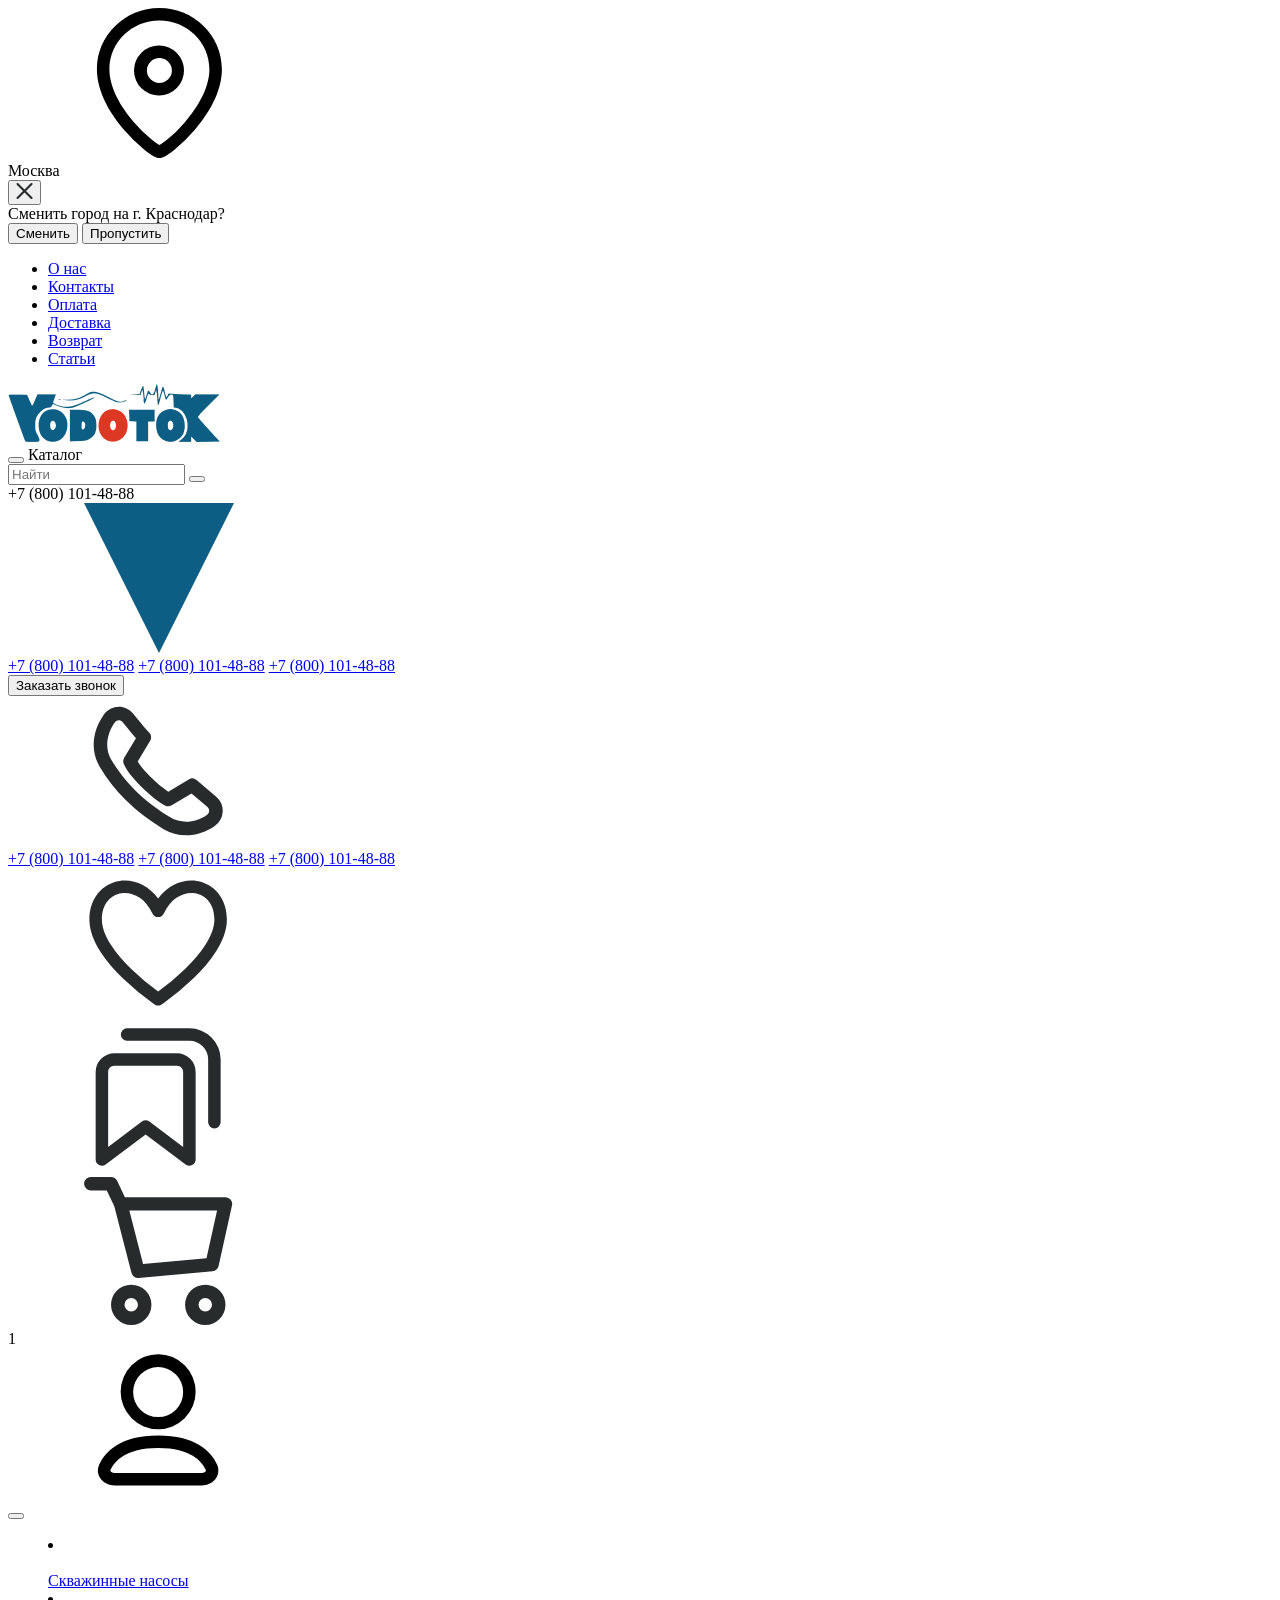
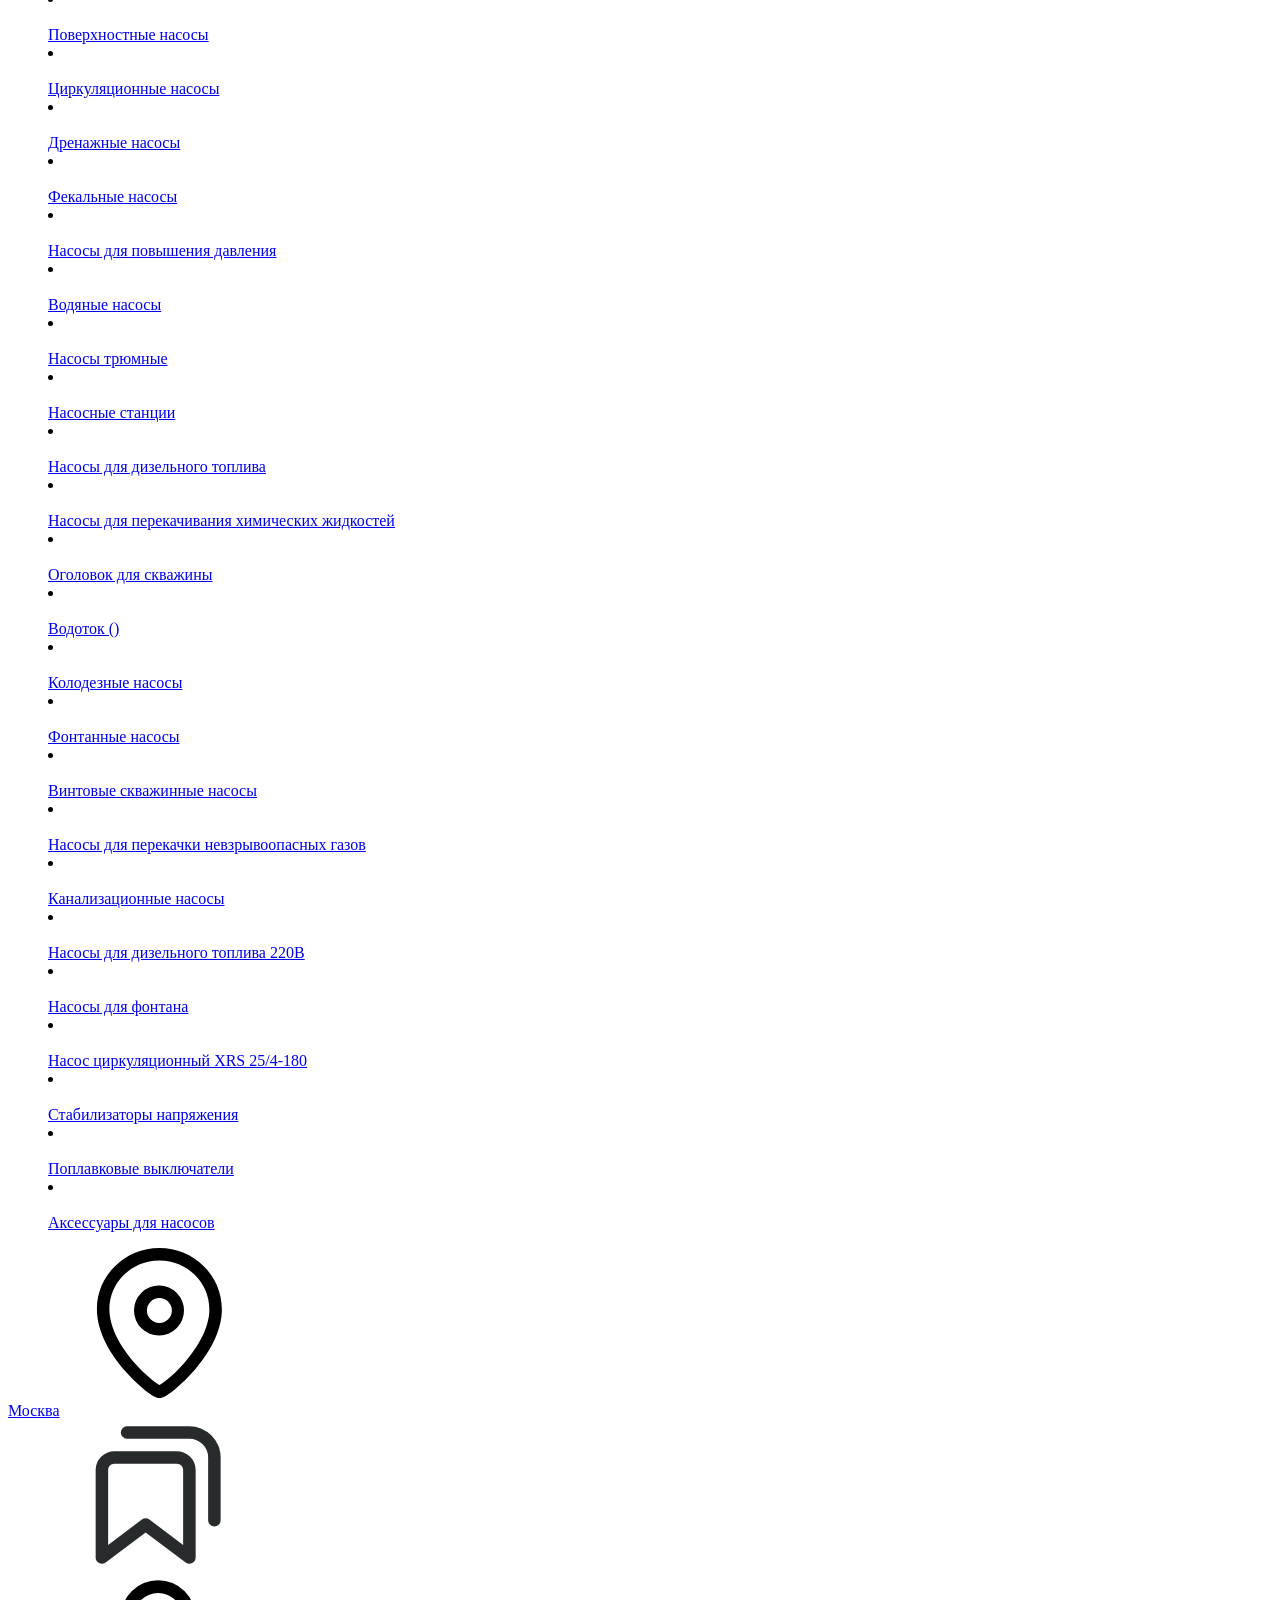
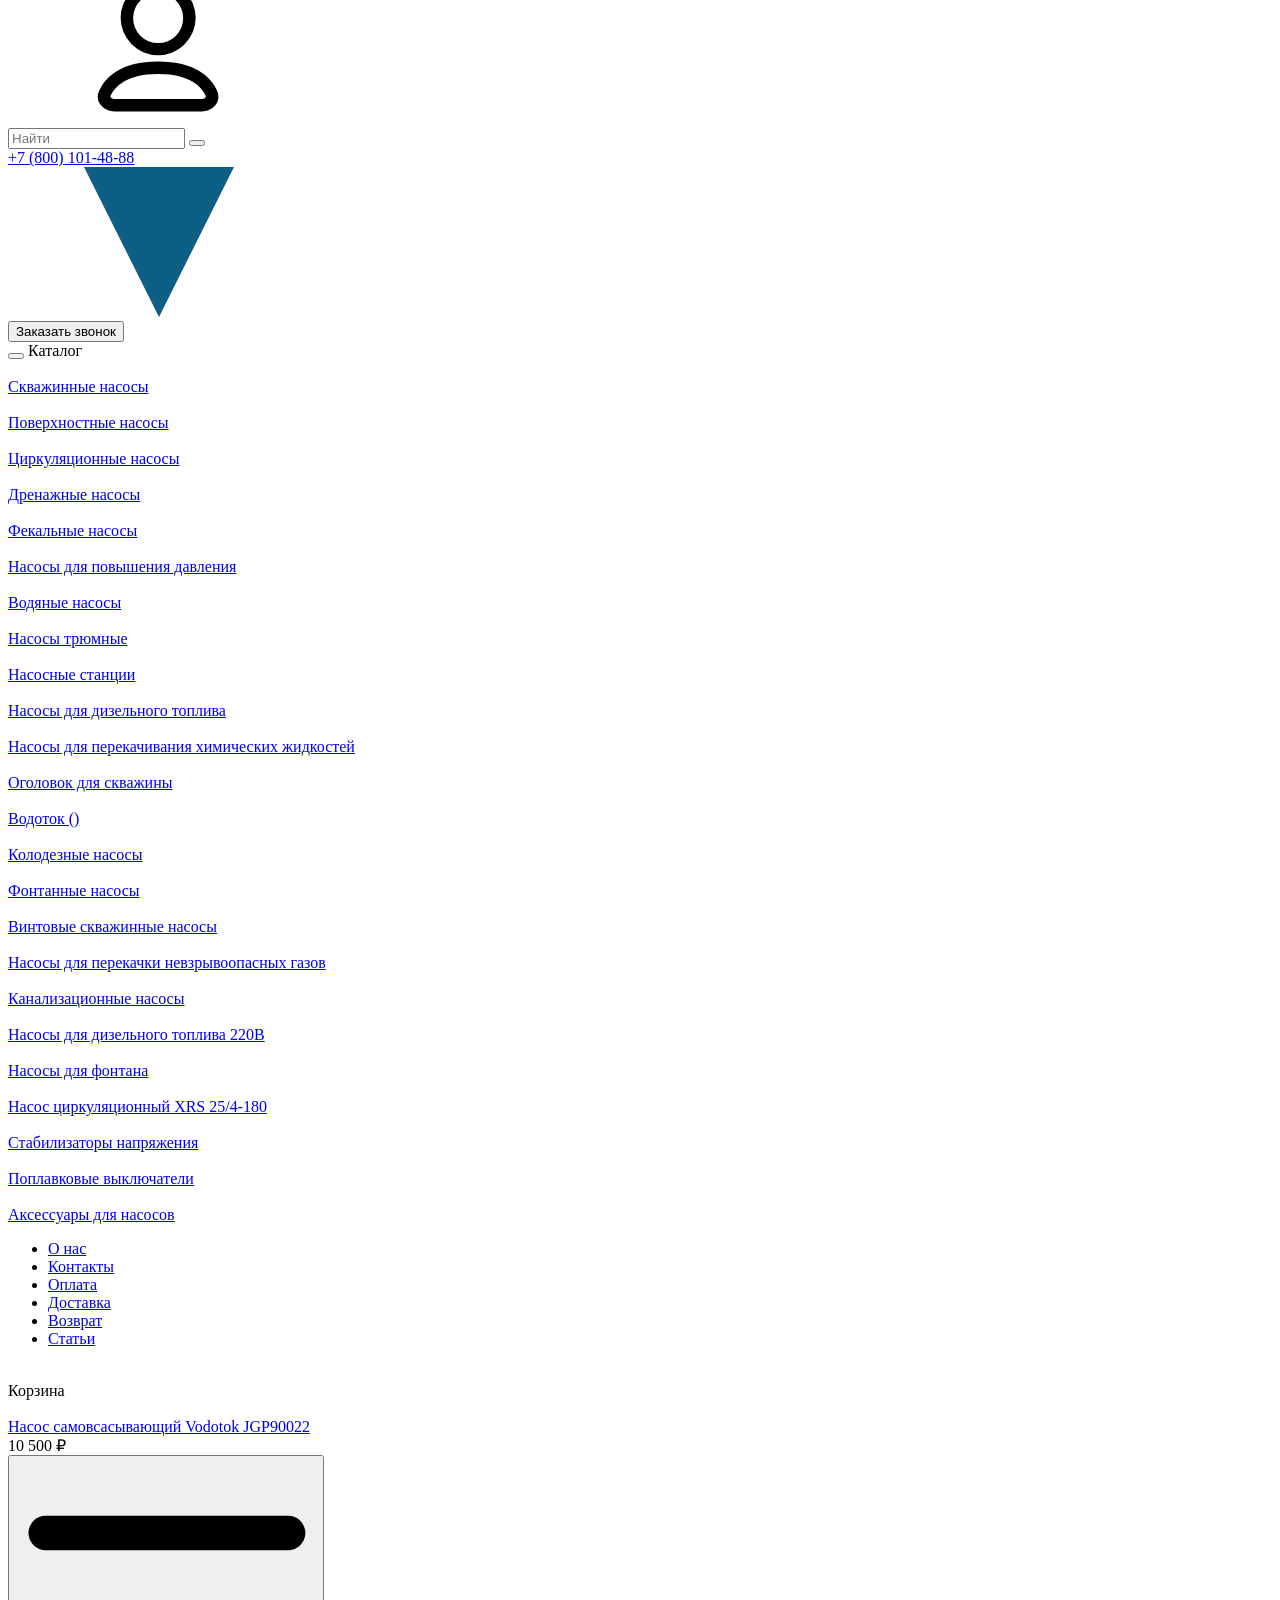
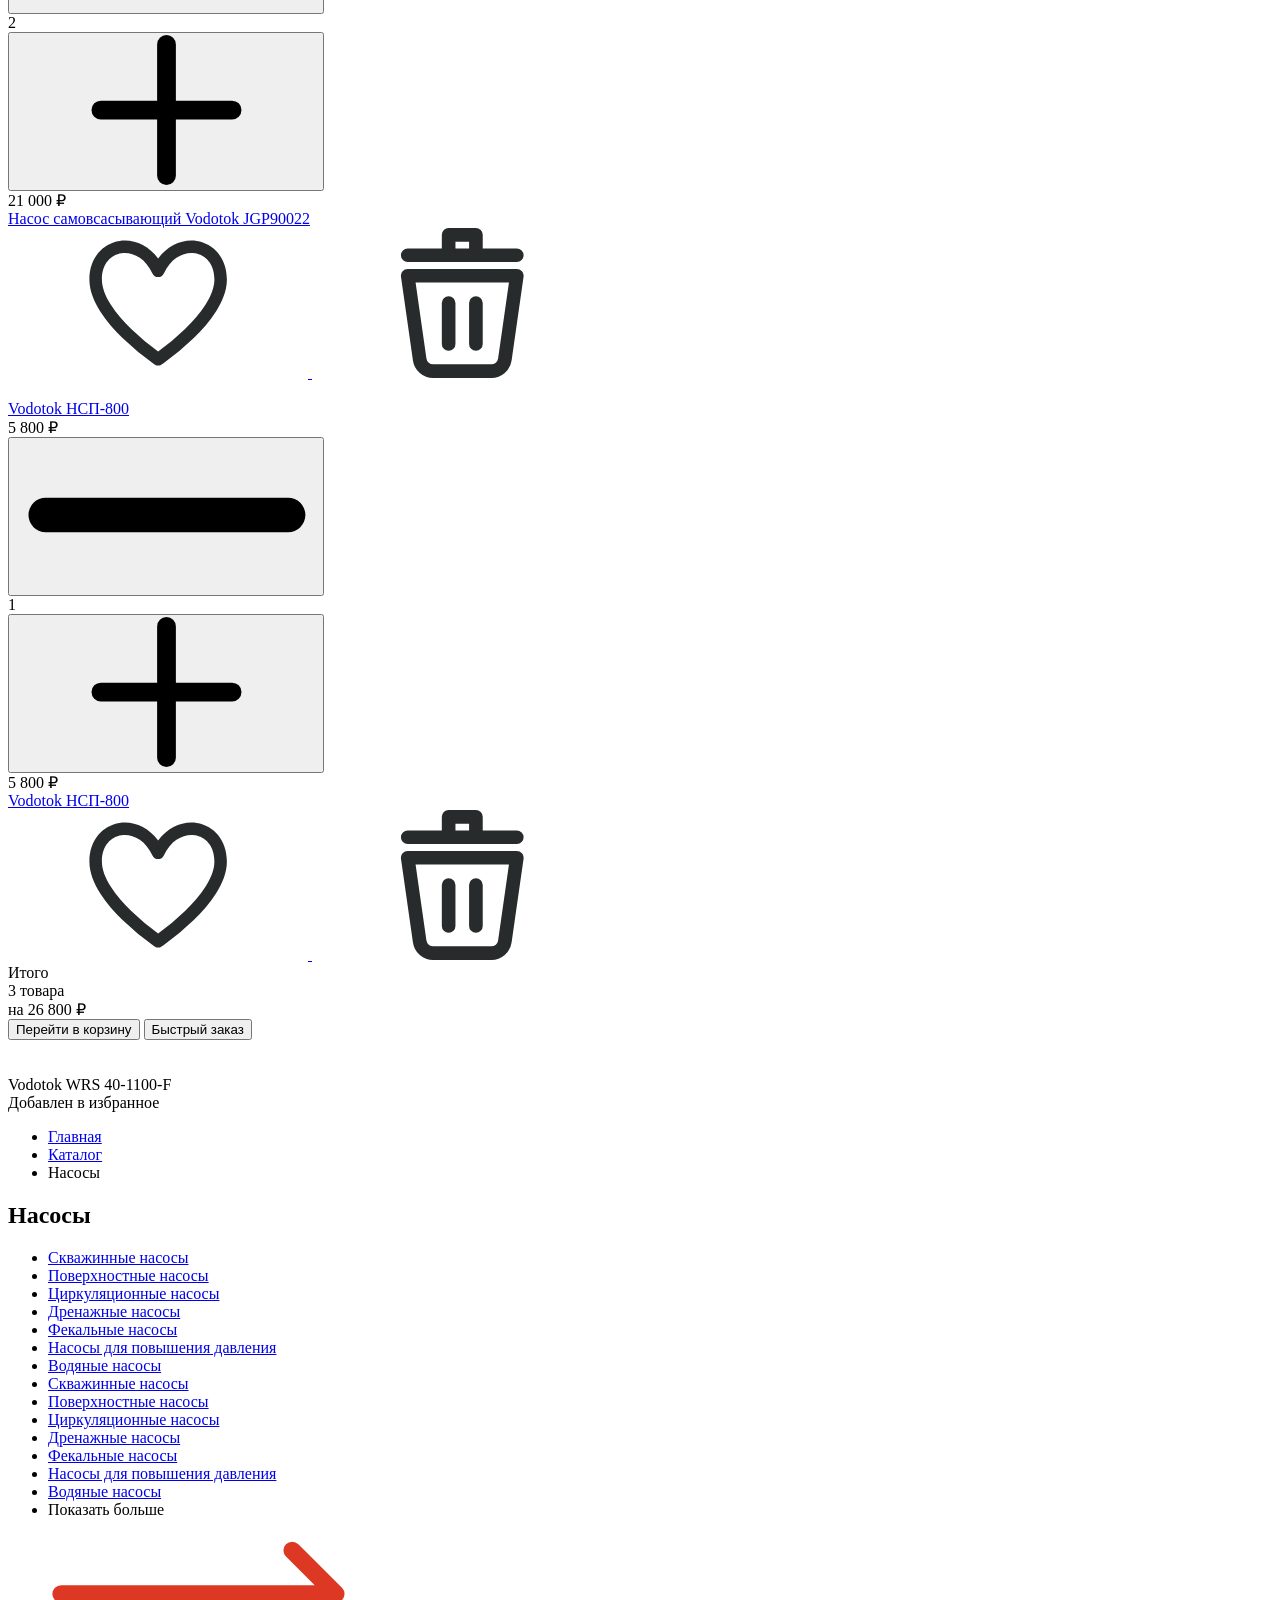
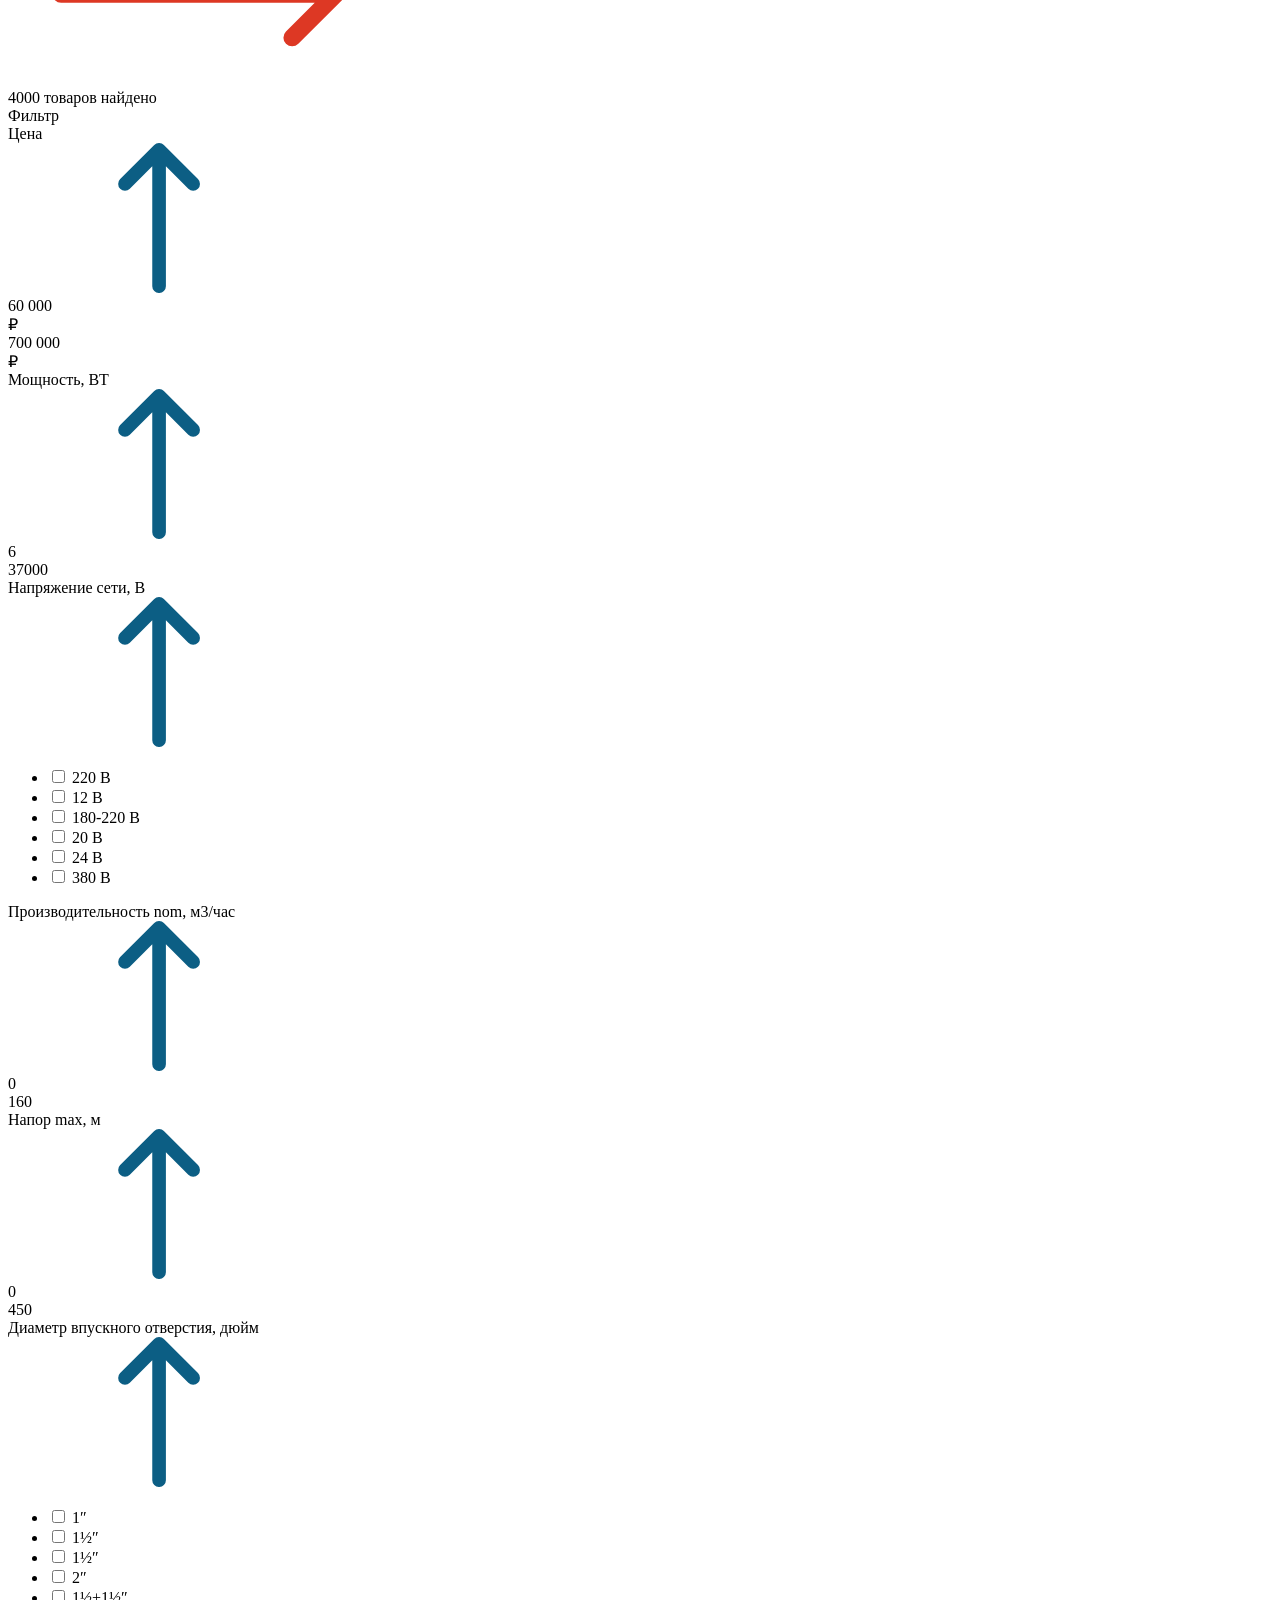
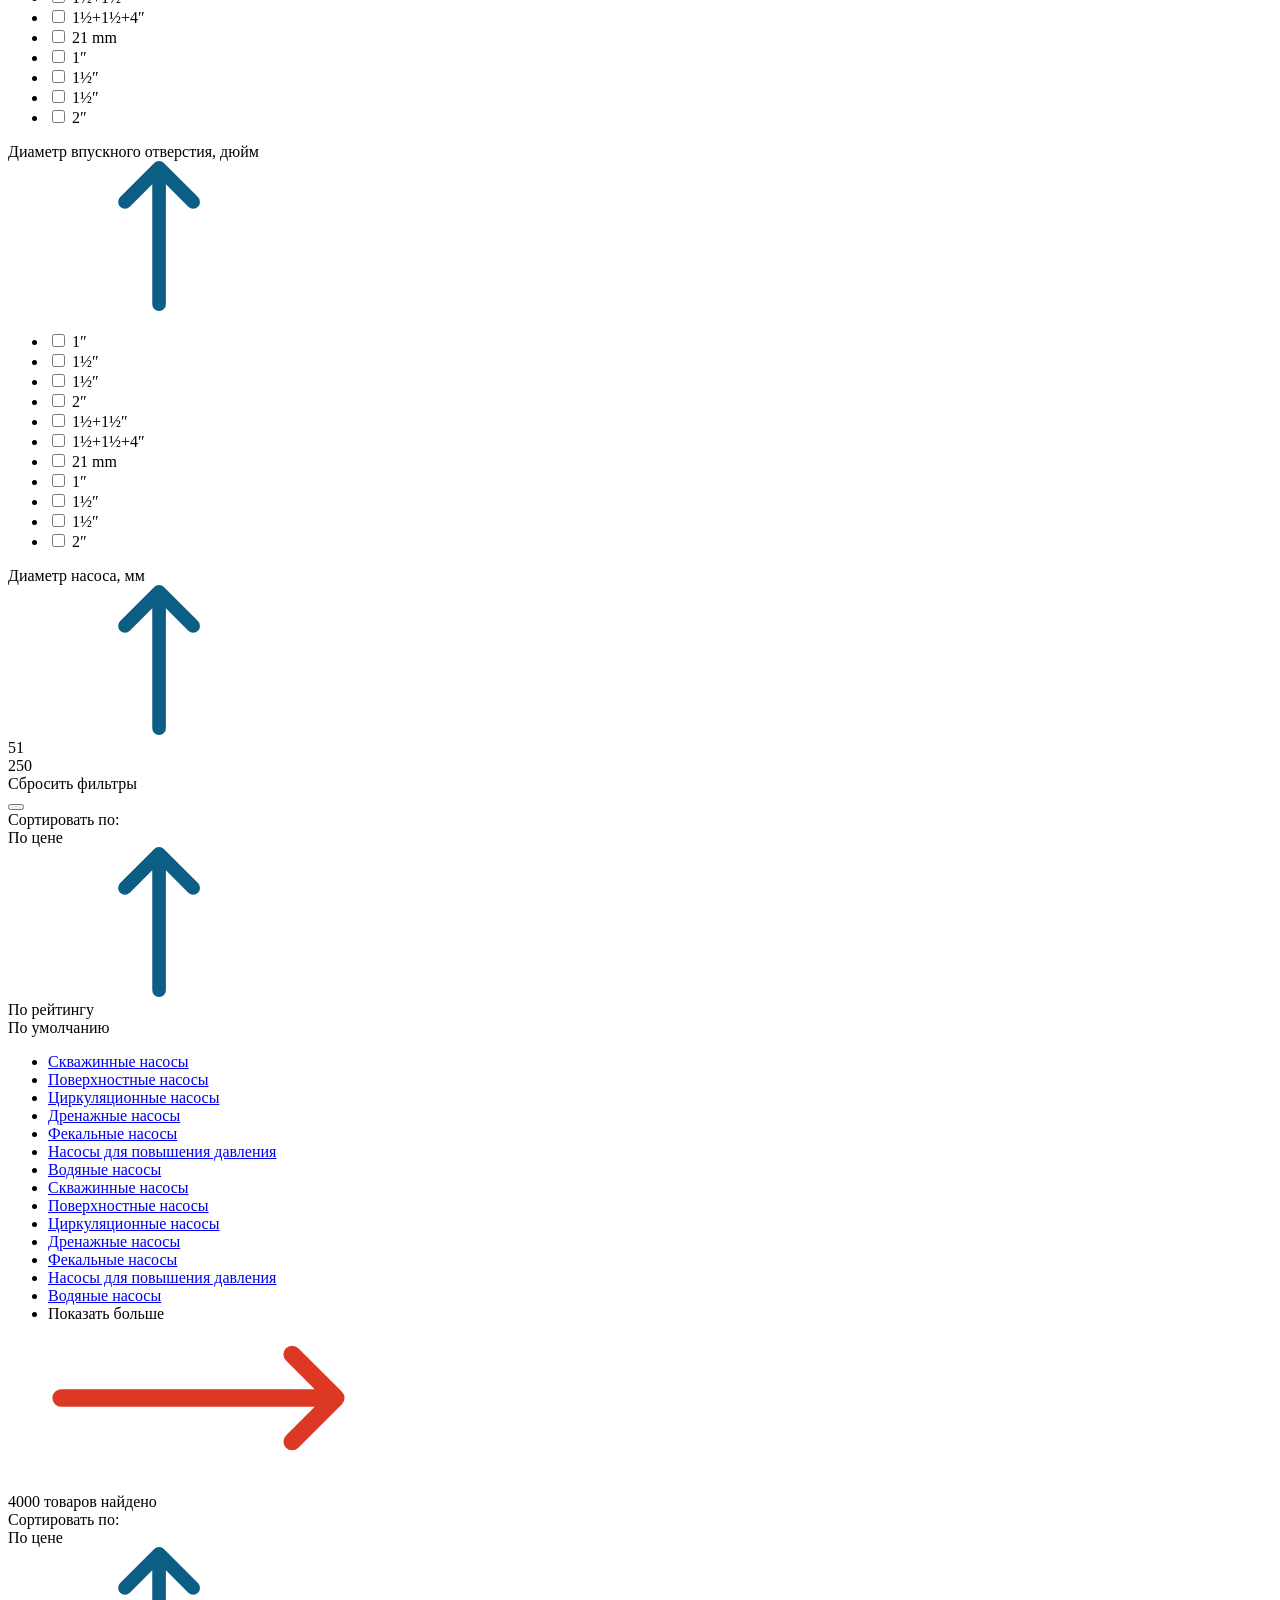
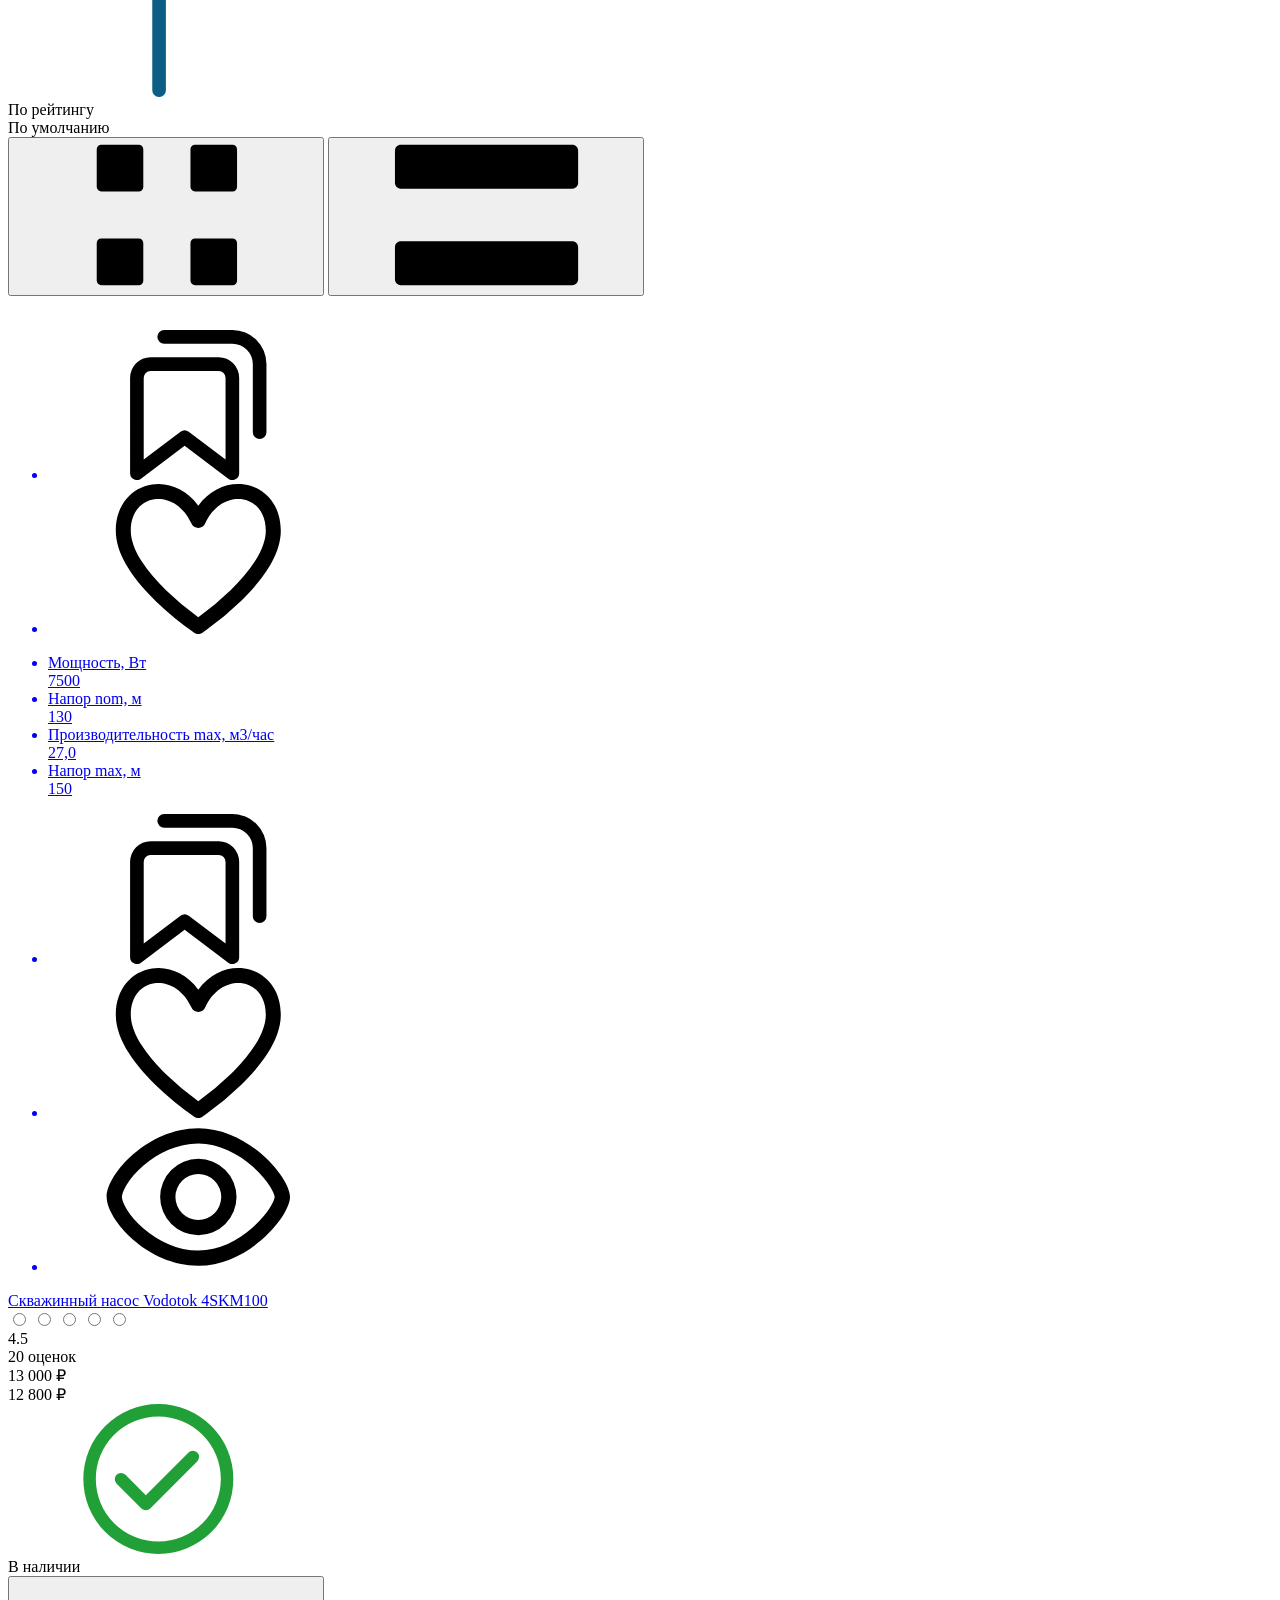
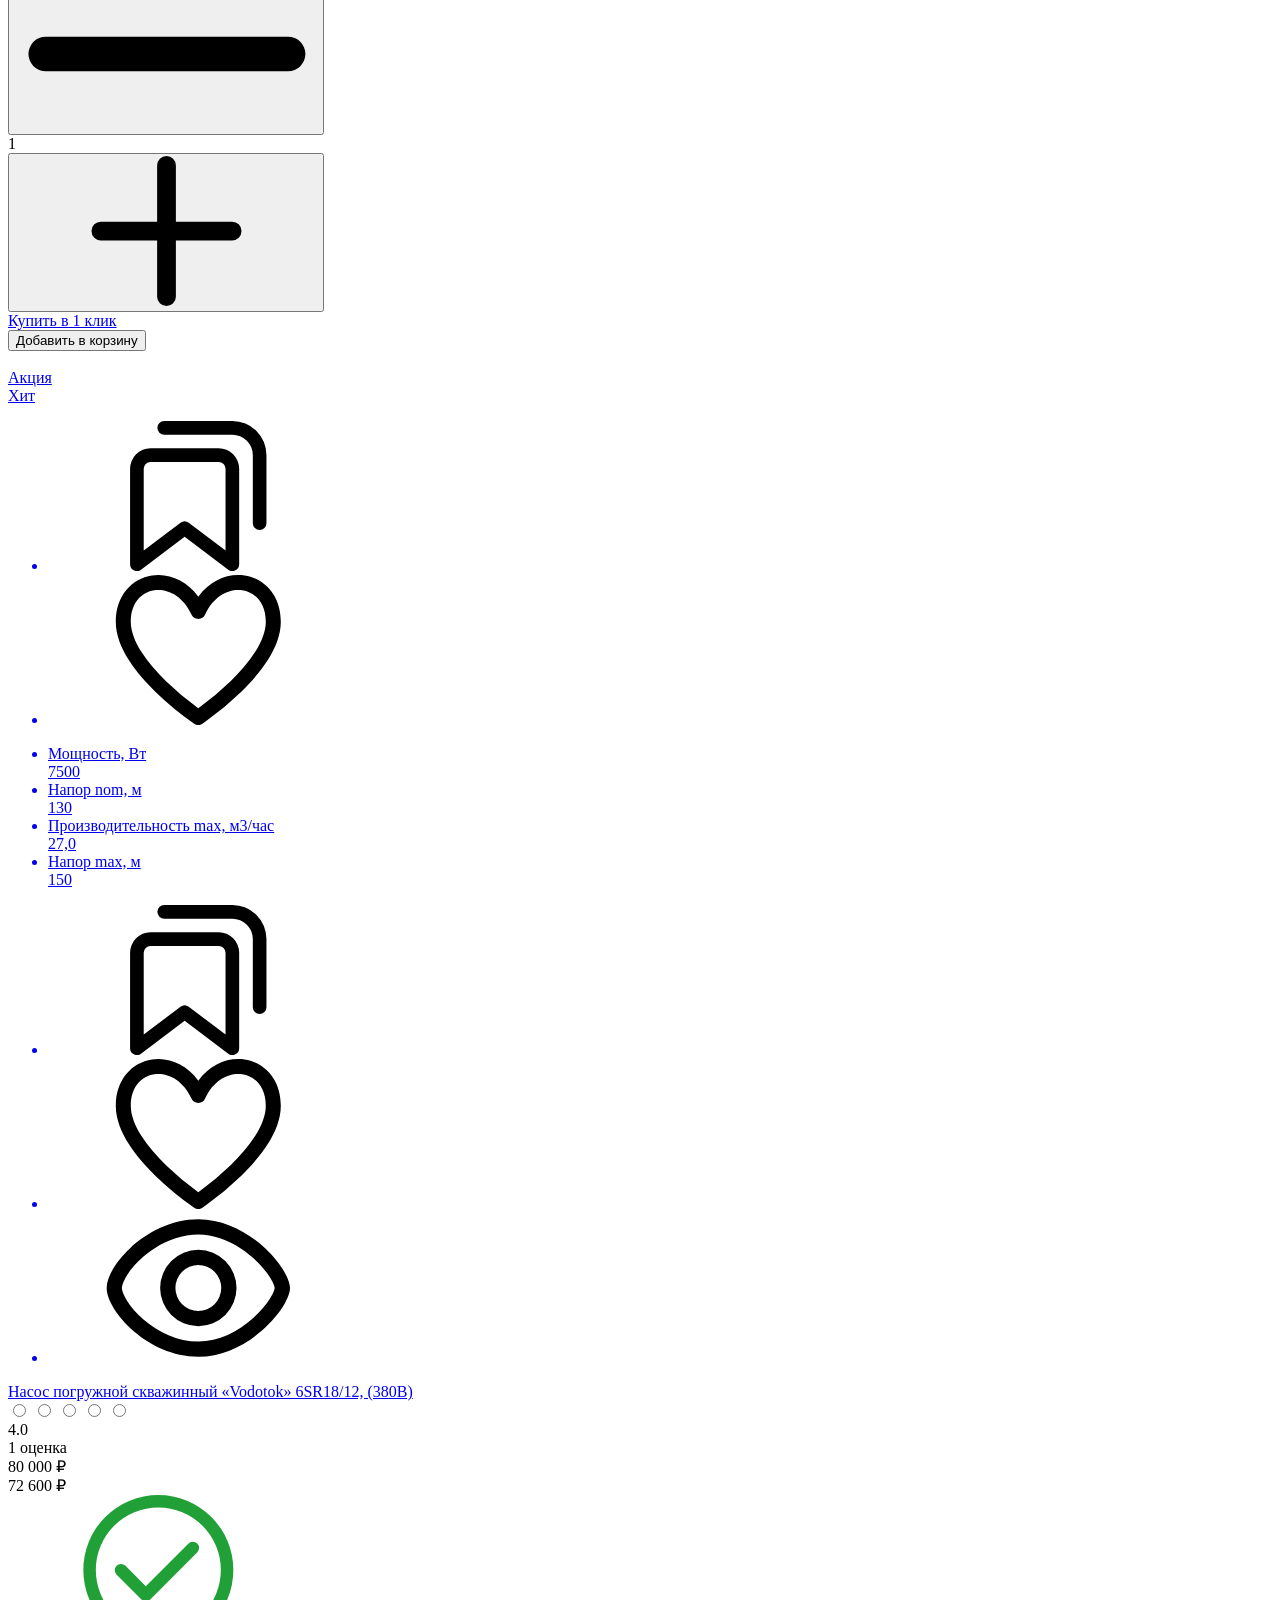
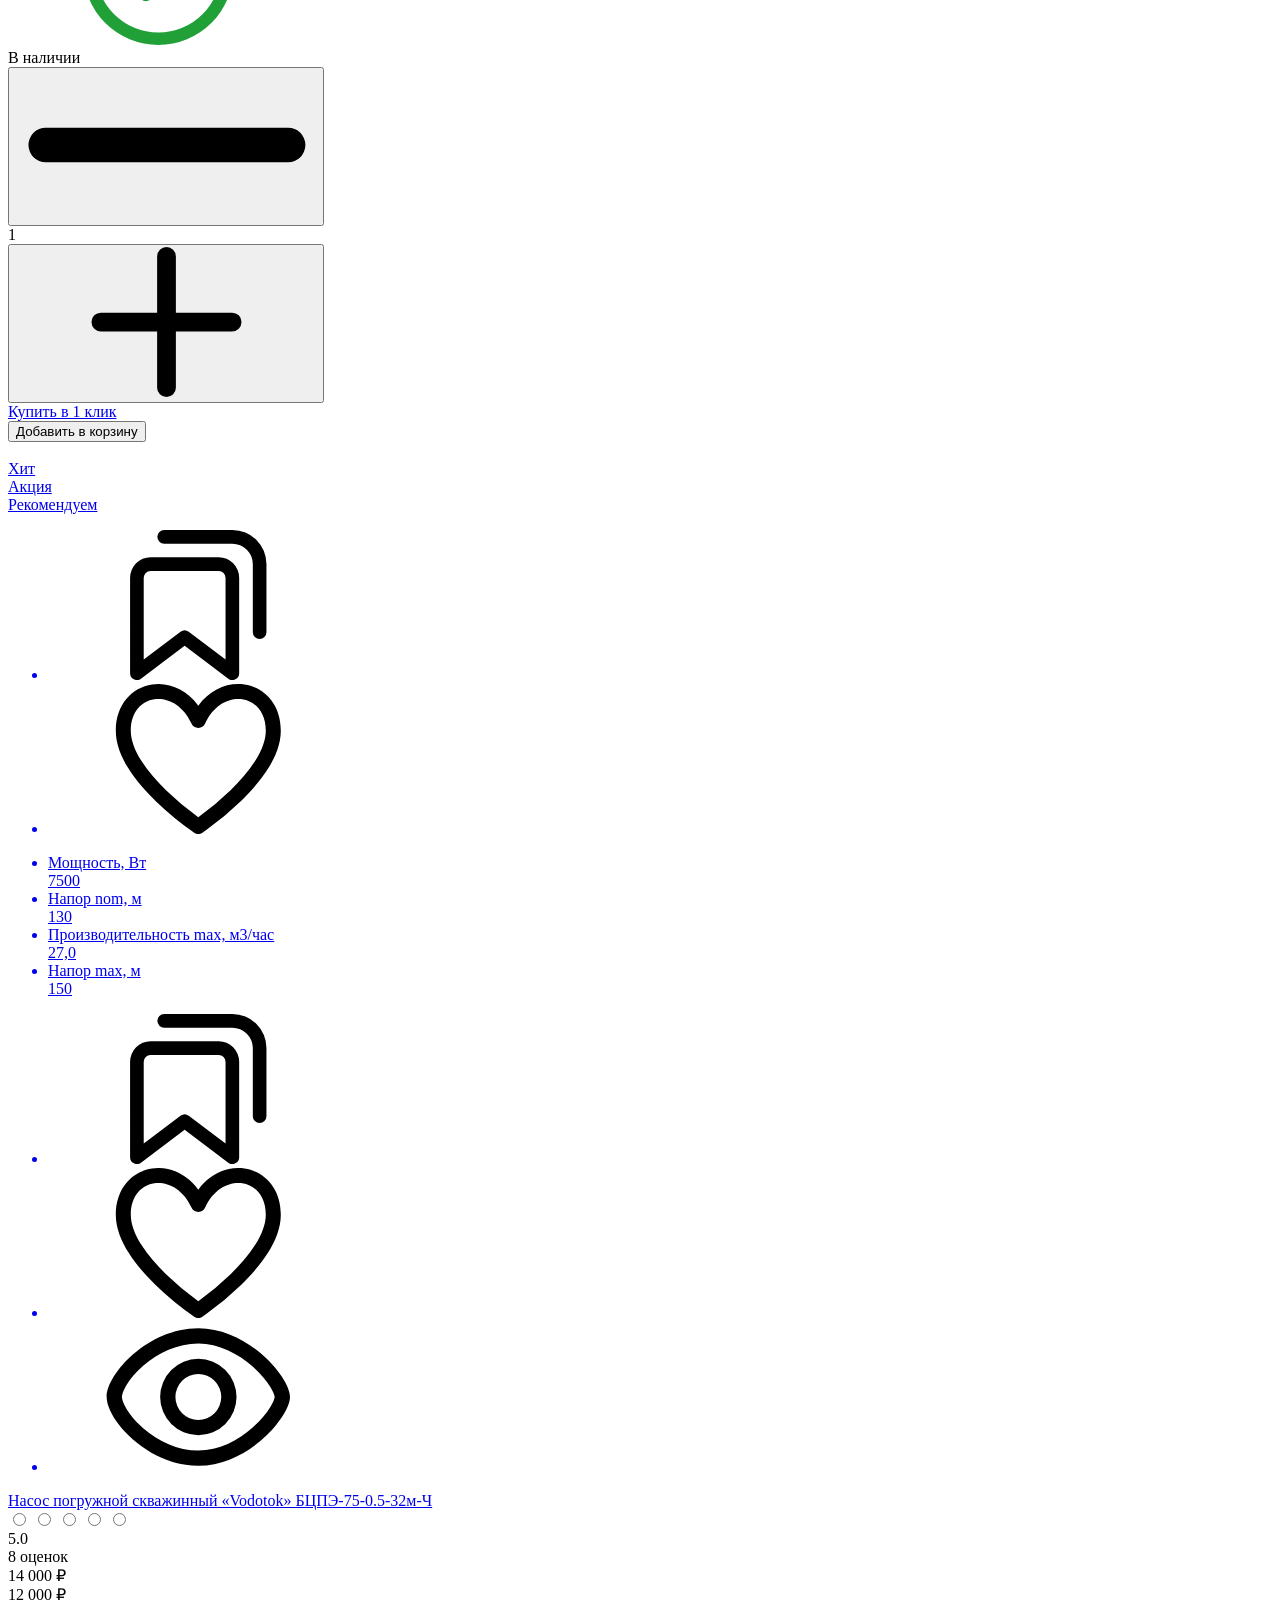
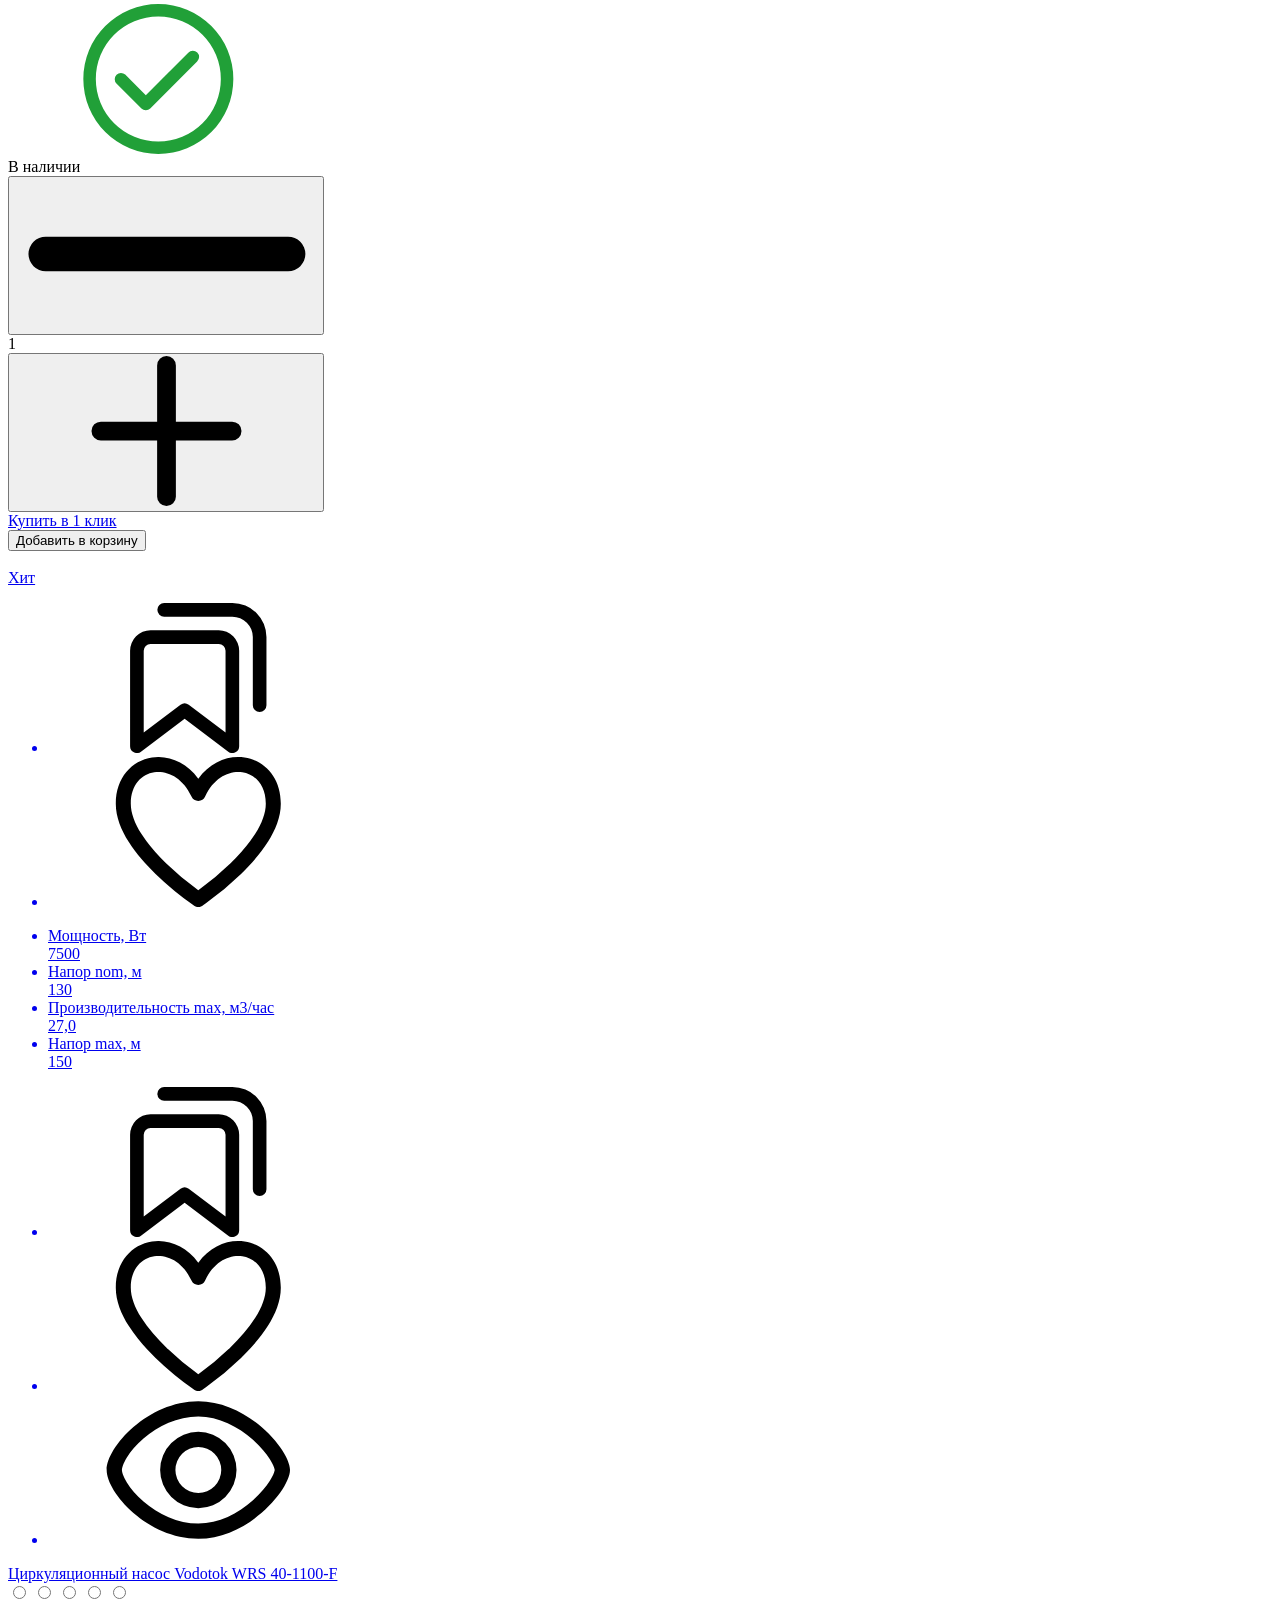
==== commit 99044da4: "Add html" ====
--- a/index.html
+++ b/index.html
@@ -1 +1 @@
-<!DOCTYPE html><html lang="ru" class="page"><head><meta charset="UTF-8"><meta name="viewport" content="width=device-width,initial-scale=1"><meta http-equiv="X-UA-Compatible" content="ie=edge"><meta name="theme-color" content="#111111"><title>Site</title><link rel="stylesheet" href="css/vendor.css"><link rel="stylesheet" href="css/main.css"><script defer="defer" src="js/vendor.js"></script><script defer="defer" src="js/main.js"></script></head><body id="page" class="page__body"><div class="site-container"><header class="header"><div class="header__top header-top"><div class="container header-top__container"><div class="header-top__content"><div class="header-top__left"></div><div class="header-top__right"></div><div class="address-wrap"><div class="header-top__address address"><svg class="address__svg"><use xlink:href="img/sprite.svg#mark"></use></svg><div class="address__text">Москва</div></div><div class="address-wrap__popup address-popup"><button class="address-popup__close btn-reset"><img src="img/close.png" alt=""></button><h3 class="title address-popup__subtitle">Сменить город на&nbsp;г. Краснодар?</h3><div class="address-popup__btns"><button class="address-popup__btn btn-reset" data-path="city" data-animation="fadeInUp" data-speed="300">Сменить</button> <button class="address-popup__btn btn-reset">Пропустить</button></div></div></div><nav class="header-top__nav nav"><ul class="nav__list list-reset"><li class="nav__item"><a href="#" class="nav__link">О&nbsp;нас</a></li><li class="nav__item"><a href="#" class="nav__link">Контакты</a></li><li class="nav__item"><a href="#" class="nav__link">Оплата</a></li><li class="nav__item"><a href="#" class="nav__link">Доставка</a></li><li class="nav__item"><a href="#" class="nav__link">Возврат</a></li><li class="nav__item"><a href="#" class="nav__link">Статьи</a></li></ul></nav></div></div></div><div class="header__bottom header-bottom"><div class="container header-bottom__container"><div class="header-bottom__content"><a href="#" class="header-bottom__logo"><img src="img/logo.png" alt=""></a><div class="header-bottom__catalog catalog catalog--desktop"><button class="burger burger--catalog btn-reset"><span class="burger__line"></span></button> <span>Каталог</span></div><form action="#" class="header-bottom__form header-form"><label class="header-form__label"><input type="text" placeholder="Найти" class="header-form__input" data-path="search" data-animation="fadeInUp" data-speed="300"></label> <button type="button" class="header-form__btn btn-reset"></button></form><div class="header-bottom__tel tel"><div class="tel__link-wrap"><a href="tel:78001014888" class="tel__link"><span class="tel__text">+7 (800) 101-48-88</span><div class="tel__arrow"><svg class=""><use xlink:href="img/sprite.svg#arrow"></use></svg></div></a><div class="tel__popup tel-popup"><a href="tel:78001014888" class="tel-popup__link">+7 (800) 101-48-88</a> <a href="tel:78001014888" class="tel-popup__link">+7 (800) 101-48-88</a> <a href="tel:78001014888" class="tel-popup__link">+7 (800) 101-48-88</a></div></div><button class="tel__btn btn-reset" data-path="order" data-animation="fadeInUp" data-speed="300">Заказать звонок</button></div><div class="header-bottom__links header-links"><div class="header-links__link"><div class="icon header-links__svg"><svg><use xlink:href="img/sprite.svg#tel"></use></svg></div><div class="header-links__popup tel-popup"><a href="tel:78001014888" class="tel-popup__link">+7 (800) 101-48-88</a> <a href="tel:78001014888" class="tel-popup__link">+7 (800) 101-48-88</a> <a href="tel:78001014888" class="tel-popup__link">+7 (800) 101-48-88</a></div></div><div class="header-links__link"><div class="icon header-links__svg"><svg><use xlink:href="img/sprite.svg#heart"></use></svg></div></div><div class="header-links__link"><div class="icon header-links__svg"><svg><use xlink:href="img/sprite.svg#bookmark"></use></svg></div></div><div class="header-links__link header-links__link--basket"><div class="icon header-links__svg"><svg><use xlink:href="img/sprite.svg#cart"></use></svg></div><span class="header-links__counter">1</span></div><div class="header-links__link"><div class="icon icon--account header-links__svg"><svg><use xlink:href="img/sprite.svg#user"></use></svg></div></div></div><div class="header-bottom__burger-wrapper burger-wrapper"><button class="burger burger--mobile btn-reset" title=""><span class="burger__line"></span></button></div></div></div></div><div class="header__catalog header-catalog"><div class="container header-catalog__container"><menu class="header-catalog__menu menu list-reset"><li class="menu__item"><a href="#" class="menu__link"><div class="menu__img"><img class="lazy" data-src="img/catalog-1.jpg" alt=""></div><div class="menu__descr">Скважинные насосы</div></a></li><li class="menu__item"><a href="#" class="menu__link"><div class="menu__img"><img class="lazy" data-src="img/catalog-9.jpg" alt=""></div><div class="menu__descr">Поверхностные насосы</div></a></li><li class="menu__item"><a href="#" class="menu__link"><div class="menu__img"><img class="lazy" data-src="img/catalog-17.jpg" alt=""></div><div class="menu__descr">Циркуляционные насосы</div></a></li><li class="menu__item"><a href="#" class="menu__link"><div class="menu__img"><img class="lazy" data-src="img/catalog-2.jpg" alt=""></div><div class="menu__descr">Дренажные насосы</div></a></li><li class="menu__item"><a href="#" class="menu__link"><div class="menu__img"><img class="lazy" data-src="img/catalog-10.jpg" alt=""></div><div class="menu__descr">Фекальные насосы</div></a></li><li class="menu__item"><a href="#" class="menu__link"><div class="menu__img"><img class="lazy" data-src="img/catalog-18.jpg" alt=""></div><div class="menu__descr">Насосы для повышения давления</div></a></li><li class="menu__item"><a href="#" class="menu__link"><div class="menu__img"><img class="lazy" data-src="img/catalog-3.jpg" alt=""></div><div class="menu__descr">Водяные насосы</div></a></li><li class="menu__item"><a href="#" class="menu__link"><div class="menu__img"><img class="lazy" data-src="img/catalog-11.jpg" alt=""></div><div class="menu__descr">Насосы трюмные</div></a></li><li class="menu__item"><a href="#" class="menu__link"><div class="menu__img"><img class="lazy" data-src="img/catalog-19.jpg" alt=""></div><div class="menu__descr">Насосные станции</div></a></li><li class="menu__item"><a href="#" class="menu__link"><div class="menu__img"><img class="lazy" data-src="img/catalog-4.jpg" alt=""></div><div class="menu__descr">Насосы для дизельного топлива</div></a></li><li class="menu__item"><a href="#" class="menu__link"><div class="menu__img"><img class="lazy" data-src="img/catalog-12.jpg" alt=""></div><div class="menu__descr">Насосы для перекачивания химических жидкостей</div></a></li><li class="menu__item"><a href="#" class="menu__link"><div class="menu__img"><img class="lazy" data-src="img/catalog-20.jpg" alt=""></div><div class="menu__descr">Оголовок для скважины</div></a></li><li class="menu__item"><a href="#" class="menu__link"><div class="menu__img"><img class="lazy" data-src="img/catalog-5.jpg" alt=""></div><div class="menu__descr">Водоток ()</div></a></li><li class="menu__item"><a href="#" class="menu__link"><div class="menu__img"><img class="lazy" data-src="img/catalog-13.jpg" alt=""></div><div class="menu__descr">Колодезные насосы</div></a></li><li class="menu__item"><a href="#" class="menu__link"><div class="menu__img"><img class="lazy" data-src="img/catalog-21.jpg" alt=""></div><div class="menu__descr">Фонтанные насосы</div></a></li><li class="menu__item"><a href="#" class="menu__link"><div class="menu__img"><img class="lazy" data-src="img/catalog-6.jpg" alt=""></div><div class="menu__descr">Винтовые скважинные насосы</div></a></li><li class="menu__item"><a href="#" class="menu__link"><div class="menu__img"><img class="lazy" data-src="img/catalog-14.jpg" alt=""></div><div class="menu__descr">Насосы для перекачки невзрывоопасных газов</div></a></li><li class="menu__item"><a href="#" class="menu__link"><div class="menu__img"><img class="lazy" data-src="img/catalog-22.jpg" alt=""></div><div class="menu__descr">Канализационные насосы</div></a></li><li class="menu__item"><a href="#" class="menu__link"><div class="menu__img"><img class="lazy" data-src="img/catalog-7.jpg" alt=""></div><div class="menu__descr">Насосы для дизельного топлива 220В</div></a></li><li class="menu__item"><a href="#" class="menu__link"><div class="menu__img"><img class="lazy" data-src="img/catalog-15.jpg" alt=""></div><div class="menu__descr">Насосы для фонтана</div></a></li><li class="menu__item"><a href="#" class="menu__link"><div class="menu__img"><img class="lazy" data-src="img/catalog-23.jpg" alt=""></div><div class="menu__descr">Насос циркуляционный XRS 25/4-180</div></a></li><li class="menu__item"><a href="#" class="menu__link"><div class="menu__img"><img class="lazy" data-src="img/catalog-8.jpg" alt=""></div><div class="menu__descr">Стабилизаторы напряжения</div></a></li><li class="menu__item"><a href="#" class="menu__link"><div class="menu__img"><img class="lazy" data-src="img/catalog-16.jpg" alt=""></div><div class="menu__descr">Поплавковые выключатели</div></a></li><li class="menu__item"><a href="#" class="menu__link"><div class="menu__img"><img class="lazy" data-src="img/catalog-24.jpg" alt=""></div><div class="menu__descr">Аксессуары для насосов</div></a></li></menu></div></div><div class="header__mobile header-mobile"><div class="container header-mobile__container"><div class="header-mobile__content"><div class="header-mobile__top"><a href="#" data-path="city" data-animation="fadeInUp" data-speed="300" class="header-mobile__address address"><svg class="address__svg"><use xlink:href="img/sprite.svg#mark"></use></svg><div class="address__text">Москва</div></a><div class="header-links"><a href="#" class="header-links__link"><div class="icon header-links__svg"><svg><use xlink:href="img/sprite.svg#bookmark"></use></svg></div></a><a href="#" class="header-links__link"><div class="icon header-links__svg"><svg><use xlink:href="img/sprite.svg#user"></use></svg></div></a></div></div><form action="#" class="header-mobile__form header-form"><label class="header-form__label"><input type="text" placeholder="Найти" class="header-form__input"></label> <button class="header-form__btn btn-reset"></button></form><div class="header-mobile__tel tel"><a href="tel:78001014888" class="tel__link"><span class="tel__text">+7 (800) 101-48-88</span><div class="tel__arrow"><svg><use xlink:href="img/sprite.svg#arrow"></use></svg></div></a><button class="tel__btn btn-reset" data-path="order" data-animation="fadeInUp" data-speed="300">Заказать звонок</button></div><div class="header-mobile__catalog catalog catalog--mobile"><button class="burger burger-catalog--mobile btn-reset"><span class="burger__line"></span></button> <span>Каталог</span></div><div class="header-mobile__menu menu"><div class="menu__item"><a href="#" class="menu__link"><div class="menu__img"><img class="lazy" data-src="img/catalog-1.jpg" alt=""></div><div class="menu__descr">Скважинные насосы</div></a></div><div class="menu__item"><a href="#" class="menu__link"><div class="menu__img"><img class="lazy" data-src="img/catalog-9.jpg" alt=""></div><div class="menu__descr">Поверхностные насосы</div></a></div><div class="menu__item"><a href="#" class="menu__link"><div class="menu__img"><img class="lazy" data-src="img/catalog-17.jpg" alt=""></div><div class="menu__descr">Циркуляционные насосы</div></a></div><div class="menu__item"><a href="#" class="menu__link"><div class="menu__img"><img class="lazy" data-src="img/catalog-2.jpg" alt=""></div><div class="menu__descr">Дренажные насосы</div></a></div><div class="menu__item"><a href="#" class="menu__link"><div class="menu__img"><img class="lazy" data-src="img/catalog-10.jpg" alt=""></div><div class="menu__descr">Фекальные насосы</div></a></div><div class="menu__item"><a href="#" class="menu__link"><div class="menu__img"><img class="lazy" data-src="img/catalog-18.jpg" alt=""></div><div class="menu__descr">Насосы для повышения давления</div></a></div><div class="menu__item"><a href="#" class="menu__link"><div class="menu__img"><img class="lazy" data-src="img/catalog-3.jpg" alt=""></div><div class="menu__descr">Водяные насосы</div></a></div><div class="menu__item"><a href="#" class="menu__link"><div class="menu__img"><img class="lazy" data-src="img/catalog-11.jpg" alt=""></div><div class="menu__descr">Насосы трюмные</div></a></div><div class="menu__item"><a href="#" class="menu__link"><div class="menu__img"><img class="lazy" data-src="img/catalog-19.jpg" alt=""></div><div class="menu__descr">Насосные станции</div></a></div><div class="menu__item"><a href="#" class="menu__link"><div class="menu__img"><img class="lazy" data-src="img/catalog-4.jpg" alt=""></div><div class="menu__descr">Насосы для дизельного топлива</div></a></div><div class="menu__item"><a href="#" class="menu__link"><div class="menu__img"><img class="lazy" data-src="img/catalog-12.jpg" alt=""></div><div class="menu__descr">Насосы для перекачивания химических жидкостей</div></a></div><div class="menu__item"><a href="#" class="menu__link"><div class="menu__img"><img class="lazy" data-src="img/catalog-20.jpg" alt=""></div><div class="menu__descr">Оголовок для скважины</div></a></div><div class="menu__item"><a href="#" class="menu__link"><div class="menu__img"><img class="lazy" data-src="img/catalog-5.jpg" alt=""></div><div class="menu__descr">Водоток ()</div></a></div><div class="menu__item"><a href="#" class="menu__link"><div class="menu__img"><img class="lazy" data-src="img/catalog-13.jpg" alt=""></div><div class="menu__descr">Колодезные насосы</div></a></div><div class="menu__item"><a href="#" class="menu__link"><div class="menu__img"><img class="lazy" data-src="img/catalog-21.jpg" alt=""></div><div class="menu__descr">Фонтанные насосы</div></a></div><div class="menu__item"><a href="#" class="menu__link"><div class="menu__img"><img class="lazy" data-src="img/catalog-6.jpg" alt=""></div><div class="menu__descr">Винтовые скважинные насосы</div></a></div><div class="menu__item"><a href="#" class="menu__link"><div class="menu__img"><img class="lazy" data-src="img/catalog-14.jpg" alt=""></div><div class="menu__descr">Насосы для перекачки невзрывоопасных газов</div></a></div><div class="menu__item"><a href="#" class="menu__link"><div class="menu__img"><img class="lazy" data-src="img/catalog-22.jpg" alt=""></div><div class="menu__descr">Канализационные насосы</div></a></div><div class="menu__item"><a href="#" class="menu__link"><div class="menu__img"><img class="lazy" data-src="img/catalog-7.jpg" alt=""></div><div class="menu__descr">Насосы для дизельного топлива 220В</div></a></div><div class="menu__item"><a href="#" class="menu__link"><div class="menu__img"><img class="lazy" data-src="img/catalog-15.jpg" alt=""></div><div class="menu__descr">Насосы для фонтана</div></a></div><div class="menu__item"><a href="#" class="menu__link"><div class="menu__img"><img class="lazy" data-src="img/catalog-23.jpg" alt=""></div><div class="menu__descr">Насос циркуляционный XRS 25/4-180</div></a></div><div class="menu__item"><a href="#" class="menu__link"><div class="menu__img"><img class="lazy" data-src="img/catalog-8.jpg" alt=""></div><div class="menu__descr">Стабилизаторы напряжения</div></a></div><div class="menu__item"><a href="#" class="menu__link"><div class="menu__img"><img class="lazy" data-src="img/catalog-16.jpg" alt=""></div><div class="menu__descr">Поплавковые выключатели</div></a></div><div class="menu__item"><a href="#" class="menu__link"><div class="menu__img"><img class="lazy" data-src="img/catalog-24.jpg" alt=""></div><div class="menu__descr">Аксессуары для насосов</div></a></div></div><nav class="header-mobile__nav nav"><ul class="nav__list list-reset"><li class="nav__item"><a href="#" class="nav__link">О&nbsp;нас</a></li><li class="nav__item"><a href="#" class="nav__link">Контакты</a></li><li class="nav__item"><a href="#" class="nav__link">Оплата</a></li><li class="nav__item"><a href="#" class="nav__link">Доставка</a></li><li class="nav__item"><a href="#" class="nav__link">Возврат</a></li><li class="nav__item"><a href="#" class="nav__link">Статьи</a></li></ul></nav></div></div></div></header><div class="modal-basket"><div class="modal-basket__container"><div class="modal-basket__close modal-close"><img class="lazy" data-src="img/close.png" alt=""></div><div class="modal-basket__content"><h2 class="title modal-basket__title">Корзина</h2><div class="modal-basket__blocks"><div class="modal-basket__block"><div class="modal-basket__wrap"><div class="modal-basket__img"><img class="lazy" data-src="img/card-1.jpg" alt=""></div><div class="modal-basket__center"><a href="#" class="title modal-basket__link">Насос самовсасывающий Vodotok JGP90022</a><div class="modal-basket__counter"><div class="modal-basket__price">10&nbsp;500&nbsp;₽</div><div class="modal-basket__basket basket"><button class="basket__minus btn-reset"><svg class="basket__svg"><use xlink:href="img/sprite.svg#minus"></use></svg></button><div class="basket__count">2</div><button class="basket__plus btn-reset"><svg class="basket__svg"><use xlink:href="img/sprite.svg#plus"></use></svg></button></div><div class="modal-basket__price">21&nbsp;000&nbsp;₽</div></div></div></div><a href="#" class="title modal-basket__hidden-link">Насос самовсасывающий Vodotok JGP90022</a><div class="modal-basket__icons"><a href="#" class="modal-basket__icon"><svg><use xlink:href="img/sprite.svg#heart"></use></svg> </a><a href="#" class="modal-basket__icon"><svg><use xlink:href="img/sprite.svg#bin"></use></svg></a></div></div><div class="modal-basket__block"><div class="modal-basket__wrap"><div class="modal-basket__img"><img class="lazy" data-src="img/card-2.jpg" alt=""></div><div class="modal-basket__center"><a href="#" class="title modal-basket__link">Vodotok НСП-800</a><div class="modal-basket__counter"><div class="modal-basket__price">5&nbsp;800&nbsp;₽</div><div class="modal-basket__basket basket"><button class="basket__minus btn-reset"><svg class="basket__svg"><use xlink:href="img/sprite.svg#minus"></use></svg></button><div class="basket__count">1</div><button class="basket__plus btn-reset"><svg class="basket__svg"><use xlink:href="img/sprite.svg#plus"></use></svg></button></div><div class="modal-basket__price">5&nbsp;800&nbsp;₽</div></div></div></div><a href="#" class="title modal-basket__hidden-link">Vodotok НСП-800</a><div class="modal-basket__icons"><a href="#" class="modal-basket__icon"><svg><use xlink:href="img/sprite.svg#heart"></use></svg> </a><a href="#" class="modal-basket__icon"><svg><use xlink:href="img/sprite.svg#bin"></use></svg></a></div></div></div><div class="modal-basket__bottom basket-bottom"><div class="basket-bottom__descr"><span>Итого</span><div><span>3&nbsp;</span>товара</div><div>на&nbsp;26&nbsp;800&nbsp;₽</div></div><div class="basket-bottom__btns"><button class="basket-bottom__btn btn-reset">Перейти в корзину</button> <button class="basket-bottom__btn btn-reset">Быстрый заказ</button></div></div></div></div></div><div class="popup-add"><div class="popup-add__container"><div class="popup-add__close modal-close"><img class="lazy" data-src="img/close.png" alt=""></div><div class="popup-add__content"><div class="popup-add__block"><div class="popup-add__img"><img class="lazy" data-src="img/popup-add.jpg" alt=""></div><div class="popup-add__descr">Vodotok WRS 40-1100-F</div></div><div class="popup-add__text">Добавлен в&nbsp;избранное</div></div></div></div><main class="main"><section class="pumps"><div class="container pumps__container"><ul class="pumps__breadcrumbs breadcrumbs list-reset"><li class="breadcrumbs__item"><a href="index.html" class="breadcrumbs__link">Главная</a></li><li class="breadcrumbs__item"><a href="index.html" class="breadcrumbs__link">Каталог</a></li><li class="breadcrumbs__item"><a class="breadcrumbs__link">Насосы</a></li></ul><h2 class="title pumps__title">Насосы</h2><div class="pumps__block"><div class="pumps__hidden"><ul class="goods__list list-reset"><li class="goods__item"><a href="#" class="goods__tab">Скважинные насосы</a></li><li class="goods__item"><a href="#" class="goods__tab">Поверхностные насосы</a></li><li class="goods__item"><a href="#" class="goods__tab">Циркуляционные насосы</a></li><li class="goods__item"><a href="#" class="goods__tab">Дренажные насосы</a></li><li class="goods__item"><a href="#" class="goods__tab">Фекальные насосы</a></li><li class="goods__item"><a href="#" class="goods__tab">Насосы для повышения давления</a></li><li class="goods__item"><a href="#" class="goods__tab">Водяные насосы</a></li><li class="goods__item"><a href="#" class="goods__tab">Скважинные насосы</a></li><li class="goods__item"><a href="#" class="goods__tab">Поверхностные насосы</a></li><li class="goods__item"><a href="#" class="goods__tab">Циркуляционные насосы</a></li><li class="goods__item"><a href="#" class="goods__tab">Дренажные насосы</a></li><li class="goods__item"><a href="#" class="goods__tab">Фекальные насосы</a></li><li class="goods__item"><a href="#" class="goods__tab">Насосы для повышения давления</a></li><li class="goods__item"><a href="#" class="goods__tab">Водяные насосы</a></li><li class="goods__item goods__item-btn"><div class="goods__link-descr">Показать больше</div><div class="goods__link-icon"><svg><use xlink:href="img/sprite.svg#arrow-right-block"></use></svg></div></li></ul><div class="goods__sorting goods-sorting"><div class="goods-sorting__filter"><div class="goods-sorting__descr"><span>4000 </span>товаров найдено</div><div class="goods-sorting__filter-svg"><div class="goods-sorting__filter-descr">Фильтр</div></div></div></div></div><div class="pumps__left pumps-filters"><div class="pumps-filters__item pumps-filter pumps-filter--range"><div class="pumps-filter__top filter-top"><div class="filter-top__descr">Цена</div><div class="filter-top__arrow"><svg><use xlink:href="img/sprite.svg#filter-arrow"></use></svg></div></div><div class="pumps-filter__bottom pumps-filter__bottom--open"><div class="pumps-filter__values"><div class="pumps-filter__value-wrap"><div class="pumps-filter__value" id="price-min">60 000</div><span class="pumps-filter__value-descr">₽</span></div><div class="pumps-filter__value-wrap"><div class="pumps-filter__value" id="price-max">700 000&nbsp;</div><span class="pumps-filter__value-descr">₽</span></div></div><div class="pumps-filter__slider price-slider"></div></div></div><div class="pumps-filters__item pumps-filter pumps-filter--range"><div class="pumps-filter__top filter-top"><div class="filter-top__descr">Мощность, ВТ</div><div class="filter-top__arrow"><svg><use xlink:href="img/sprite.svg#filter-arrow"></use></svg></div></div><div class="pumps-filter__bottom pumps-filter__bottom--open"><div class="pumps-filter__values"><div class="pumps-filter__value" id="power-min">6</div><div class="pumps-filter__value" id="power-max">37000</div></div><div class="pumps-filter__slider power-slider"></div></div></div><div class="pumps-filters__item pumps-filter"><div class="pumps-filter__top filter-top"><div class="filter-top__descr">Напряжение сети, В</div><div class="filter-top__arrow"><svg><use xlink:href="img/sprite.svg#filter-arrow"></use></svg></div></div><div class="pumps-filter__bottom pumps-filter__bottom--open"><ul class="pumps-filter__checkbox checkbox list-reset"><li class="checkbox__item"><label class="checkbox__label"><input type="checkbox" class="checkbox__check"> <span class="checkbox__span"></span> <span class="checkbox__descr">220&nbsp;В</span></label></li><li class="checkbox__item"><label class="checkbox__label"><input type="checkbox" class="checkbox__check"> <span class="checkbox__span"></span> <span class="checkbox__descr">12&nbsp;В</span></label></li><li class="checkbox__item"><label class="checkbox__label"><input type="checkbox" class="checkbox__check"> <span class="checkbox__span"></span> <span class="checkbox__descr">180-220&nbsp;В</span></label></li><li class="checkbox__item"><label class="checkbox__label"><input type="checkbox" class="checkbox__check"> <span class="checkbox__span"></span> <span class="checkbox__descr">20&nbsp;В</span></label></li><li class="checkbox__item"><label class="checkbox__label"><input type="checkbox" class="checkbox__check"> <span class="checkbox__span"></span> <span class="checkbox__descr">24&nbsp;В</span></label></li><li class="checkbox__item"><label class="checkbox__label"><input type="checkbox" class="checkbox__check"> <span class="checkbox__span"></span> <span class="checkbox__descr">380&nbsp;В</span></label></li></ul></div></div><div class="pumps-filters__item pumps-filter pumps-filter--range"><div class="pumps-filter__top filter-top"><div class="filter-top__descr">Производительность nom, м3/час</div><div class="filter-top__arrow"><svg><use xlink:href="img/sprite.svg#filter-arrow"></use></svg></div></div><div class="pumps-filter__bottom pumps-filter__bottom--open"><div class="pumps-filter__values"><div class="pumps-filter__value" id="productivity-min">0</div><div class="pumps-filter__value" id="productivity-max">160</div></div><div class="pumps-filter__slider productivity-slider"></div></div></div><div class="pumps-filters__item pumps-filter pumps-filter--range"><div class="pumps-filter__top filter-top"><div class="filter-top__descr">Напор max, м</div><div class="filter-top__arrow"><svg><use xlink:href="img/sprite.svg#filter-arrow"></use></svg></div></div><div class="pumps-filter__bottom pumps-filter__bottom--open"><div class="pumps-filter__values"><div class="pumps-filter__value" id="pressure-min">0</div><div class="pumps-filter__value" id="pressure-max">450</div></div><div class="pumps-filter__slider pressure-slider"></div></div></div><div class="pumps-filters__item pumps-filter"><div class="pumps-filter__top filter-top"><div class="filter-top__descr">Диаметр впускного отверстия, дюйм</div><div class="filter-top__arrow"><svg><use xlink:href="img/sprite.svg#filter-arrow"></use></svg></div></div><div class="pumps-filter__bottom pumps-filter__bottom--open pumps-filter__bottom--simplebar" data-simplebar><ul class="pumps-filter__checkbox checkbox list-reset"><li class="checkbox__item"><label class="checkbox__label"><input type="checkbox" class="checkbox__check"> <span class="checkbox__span"></span> <span class="checkbox__descr">1&Prime;</span></label></li><li class="checkbox__item"><label class="checkbox__label"><input type="checkbox" class="checkbox__check"> <span class="checkbox__span"></span> <span class="checkbox__descr">1&frac12;&Prime;</span></label></li><li class="checkbox__item"><label class="checkbox__label"><input type="checkbox" class="checkbox__check"> <span class="checkbox__span"></span> <span class="checkbox__descr">1&frac12;&Prime;</span></label></li><li class="checkbox__item"><label class="checkbox__label"><input type="checkbox" class="checkbox__check"> <span class="checkbox__span"></span> <span class="checkbox__descr">2&Prime;</span></label></li><li class="checkbox__item"><label class="checkbox__label"><input type="checkbox" class="checkbox__check"> <span class="checkbox__span"></span> <span class="checkbox__descr">1&frac12;+1&frac12;&Prime;</span></label></li><li class="checkbox__item"><label class="checkbox__label"><input type="checkbox" class="checkbox__check"> <span class="checkbox__span"></span> <span class="checkbox__descr">1&frac12;+1&frac12;+4&Prime;</span></label></li><li class="checkbox__item"><label class="checkbox__label"><input type="checkbox" class="checkbox__check"> <span class="checkbox__span"></span> <span class="checkbox__descr">21&nbsp;mm</span></label></li><li class="checkbox__item"><label class="checkbox__label"><input type="checkbox" class="checkbox__check"> <span class="checkbox__span"></span> <span class="checkbox__descr">1&Prime;</span></label></li><li class="checkbox__item"><label class="checkbox__label"><input type="checkbox" class="checkbox__check"> <span class="checkbox__span"></span> <span class="checkbox__descr">1&frac12;&Prime;</span></label></li><li class="checkbox__item"><label class="checkbox__label"><input type="checkbox" class="checkbox__check"> <span class="checkbox__span"></span> <span class="checkbox__descr">1&frac12;&Prime;</span></label></li><li class="checkbox__item"><label class="checkbox__label"><input type="checkbox" class="checkbox__check"> <span class="checkbox__span"></span> <span class="checkbox__descr">2&Prime;</span></label></li></ul></div></div><div class="pumps-filters__item pumps-filter"><div class="pumps-filter__top filter-top"><div class="filter-top__descr">Диаметр впускного отверстия, дюйм</div><div class="filter-top__arrow"><svg><use xlink:href="img/sprite.svg#filter-arrow"></use></svg></div></div><div class="pumps-filter__bottom pumps-filter__bottom--open pumps-filter__bottom--simplebar" data-simplebar><ul class="pumps-filter__checkbox checkbox list-reset"><li class="checkbox__item"><label class="checkbox__label"><input type="checkbox" class="checkbox__check"> <span class="checkbox__span"></span> <span class="checkbox__descr">1&Prime;</span></label></li><li class="checkbox__item"><label class="checkbox__label"><input type="checkbox" class="checkbox__check"> <span class="checkbox__span"></span> <span class="checkbox__descr">1&frac12;&Prime;</span></label></li><li class="checkbox__item"><label class="checkbox__label"><input type="checkbox" class="checkbox__check"> <span class="checkbox__span"></span> <span class="checkbox__descr">1&frac12;&Prime;</span></label></li><li class="checkbox__item"><label class="checkbox__label"><input type="checkbox" class="checkbox__check"> <span class="checkbox__span"></span> <span class="checkbox__descr">2&Prime;</span></label></li><li class="checkbox__item"><label class="checkbox__label"><input type="checkbox" class="checkbox__check"> <span class="checkbox__span"></span> <span class="checkbox__descr">1&frac12;+1&frac12;&Prime;</span></label></li><li class="checkbox__item"><label class="checkbox__label"><input type="checkbox" class="checkbox__check"> <span class="checkbox__span"></span> <span class="checkbox__descr">1&frac12;+1&frac12;+4&Prime;</span></label></li><li class="checkbox__item"><label class="checkbox__label"><input type="checkbox" class="checkbox__check"> <span class="checkbox__span"></span> <span class="checkbox__descr">21&nbsp;mm</span></label></li><li class="checkbox__item"><label class="checkbox__label"><input type="checkbox" class="checkbox__check"> <span class="checkbox__span"></span> <span class="checkbox__descr">1&Prime;</span></label></li><li class="checkbox__item"><label class="checkbox__label"><input type="checkbox" class="checkbox__check"> <span class="checkbox__span"></span> <span class="checkbox__descr">1&frac12;&Prime;</span></label></li><li class="checkbox__item"><label class="checkbox__label"><input type="checkbox" class="checkbox__check"> <span class="checkbox__span"></span> <span class="checkbox__descr">1&frac12;&Prime;</span></label></li><li class="checkbox__item"><label class="checkbox__label"><input type="checkbox" class="checkbox__check"> <span class="checkbox__span"></span> <span class="checkbox__descr">2&Prime;</span></label></li></ul></div></div><div class="pumps-filters__item pumps-filter pumps-filter--range"><div class="pumps-filter__top filter-top"><div class="filter-top__descr">Диаметр насоса, мм</div><div class="filter-top__arrow"><svg><use xlink:href="img/sprite.svg#filter-arrow"></use></svg></div></div><div class="pumps-filter__bottom pumps-filter__bottom--open"><div class="pumps-filter__values"><div class="pumps-filter__value" id="diameter-min">51</div><div class="pumps-filter__value" id="diameter-max">250</div></div><div class="pumps-filter__slider diameter-slider"></div></div></div><div class="pumps-filter__quit btn-reset"><div class="pumps-filter__quit-text">Сбросить фильтры</div><button class="pumps-filter__burger burger burger--active burger--quit btn-reset"><span class="burger__line"></span></button></div></div><div class="goods-sorting goods-sorting--hidden"><div class="goods-sorting__block"><div class="goods-sorting__sort">Сортировать&nbsp;по:</div><div class="goods-sorting__values"><div class="goods-sorting__value goods-sorting__value--up"><div class="goods-sorting__value-text">По&nbsp;цене</div><svg><use xlink:href="img/sprite.svg#filter-arrow"></use></svg></div><div class="goods-sorting__value"><div class="goods-sorting__value-text">По&nbsp;рейтингу</div></div><div class="goods-sorting__value"><div class="goods-sorting__value-text">По&nbsp;умолчанию</div></div></div></div></div><div class="pumps__right goods"><ul class="goods__list list-reset"><li class="goods__item"><a href="#" class="goods__tab">Скважинные насосы</a></li><li class="goods__item"><a href="#" class="goods__tab">Поверхностные насосы</a></li><li class="goods__item"><a href="#" class="goods__tab">Циркуляционные насосы</a></li><li class="goods__item"><a href="#" class="goods__tab">Дренажные насосы</a></li><li class="goods__item"><a href="#" class="goods__tab">Фекальные насосы</a></li><li class="goods__item"><a href="#" class="goods__tab">Насосы для повышения давления</a></li><li class="goods__item"><a href="#" class="goods__tab">Водяные насосы</a></li><li class="goods__item"><a href="#" class="goods__tab">Скважинные насосы</a></li><li class="goods__item"><a href="#" class="goods__tab">Поверхностные насосы</a></li><li class="goods__item"><a href="#" class="goods__tab">Циркуляционные насосы</a></li><li class="goods__item"><a href="#" class="goods__tab">Дренажные насосы</a></li><li class="goods__item"><a href="#" class="goods__tab">Фекальные насосы</a></li><li class="goods__item"><a href="#" class="goods__tab">Насосы для повышения давления</a></li><li class="goods__item"><a href="#" class="goods__tab">Водяные насосы</a></li><li class="goods__item goods__item-btn"><div class="goods__link-descr">Показать больше</div><div class="goods__link-icon"><svg><use xlink:href="img/sprite.svg#arrow-right-block"></use></svg></div></li></ul><div class="goods__sorting goods-sorting"><div class="goods-sorting__descr"><span>4000 </span>товаров найдено</div><div class="goods-sorting__block"><div class="goods-sorting__sort">Сортировать&nbsp;по:</div><div class="goods-sorting__values"><div class="goods-sorting__value goods-sorting__value--up"><div class="goods-sorting__value-text">По&nbsp;цене</div><svg><use xlink:href="img/sprite.svg#filter-arrow"></use></svg></div><div class="goods-sorting__value"><div class="goods-sorting__value-text">По&nbsp;рейтингу</div></div><div class="goods-sorting__value"><div class="goods-sorting__value-text">По&nbsp;умолчанию</div></div></div></div><div class="goods-sorting__btns"><button class="goods-sorting__btn goods-sorting__btn--active sorting-row btn-reset"><svg><use xlink:href="img/sprite.svg#menu"></use></svg></button> <button class="goods-sorting__btn sorting-column btn-reset"><svg><use xlink:href="img/sprite.svg#view"></use></svg></button></div></div><div class="goods__slides"><div class="swiper-slide goods__slide goods-slide"><div class="goods-slide__content"><div class="goods-slide__top"><a href="#" class="goods-slide__img"><img class="lazy" data-src="img/goods-1.jpg" alt=""><div class="goods-slide__img-mobile"><ul class="goods-slide__icons list-reset"><li class="goods-slide__icon" data-path="quick" data-animation="fadeInUp" data-speed="300"><svg><use xlink:href="img/sprite.svg#goods-1"></use></svg></li><li class="goods-slide__icon icon-add"><svg><use xlink:href="img/sprite.svg#goods-2"></use></svg></li></ul></div><div class="goods-slide__hidden goods-hidden"><div class="goods-hidden__block"><div class="goods-hidden__left"><ul class="goods-hidden__list list-reset"><li class="goods-hidden__item"><div class="goods-hidden__descr">Мощность, Вт</div><div class="goods-hidden__text">7500</div></li><li class="goods-hidden__item"><div class="goods-hidden__descr">Напор nom, м</div><div class="goods-hidden__text">130</div></li><li class="goods-hidden__item"><div class="goods-hidden__descr">Производительность max, м3/час</div><div class="goods-hidden__text">27,0</div></li><li class="goods-hidden__item"><div class="goods-hidden__descr">Напор max, м</div><div class="goods-hidden__text">150</div></li></ul></div><div class="goods-hidden__right"><ul class="goods-hidden__icons list-reset"><li class="goods-hidden__icon icon-add icon-compare"><svg class=""><use xlink:href="img/sprite.svg#goods-1"></use></svg></li><li class="goods-hidden__icon icon-add"><svg class=""><use xlink:href="img/sprite.svg#goods-2"></use></svg></li><li class="goods-hidden__icon" data-path="quick" data-animation="fadeInUp" data-speed="300"><svg class=""><use xlink:href="img/sprite.svg#goods-3"></use></svg></li></ul></div></div></div></a></div><div class="goods-slide__bottom"><a href="#" class="title goods-slide__subtitle">Скважинный насос Vodotok 4SKM100</a><div class="goods-slide__bottom-content"><div class="goods-slide__rating rating"><div class="rating__body"><div class="rating__active"></div><div class="rating__items"><input class="rating__item" type="radio" name="rating" value="1"> <input class="rating__item" type="radio" name="rating" value="2"> <input class="rating__item" type="radio" name="rating" value="3"> <input class="rating__item" type="radio" name="rating" value="4"> <input class="rating__item" type="radio" name="rating" value="5"></div></div><div class="rating__content"><div class="rating__value">4.5</div><div class="rating__descr">20&nbsp;оценок</div></div></div><div class="goods-slide__price-block price-block"><div class="price-block__left"><div class="price-block__price">13&nbsp;000&nbsp;₽</div><div class="price-block__main-price">12&nbsp;800&nbsp;₽</div></div><div class="price-block__right"><svg class="price-block__svg"><use xlink:href="img/sprite.svg#click"></use></svg><div class="price-block__text">В&nbsp;наличии</div></div></div><div class="goods-slide__basket-block"><div class="goods-slide__basket basket"><div class="basket__left"><button class="basket__minus btn-reset"><svg class="basket__svg"><use xlink:href="img/sprite.svg#minus"></use></svg></button><div class="basket__count">1</div><button class="basket__plus btn-reset"><svg class="basket__svg"><use xlink:href="img/sprite.svg#plus"></use></svg></button></div><div class="basket__right"><a href="#" class="basket__link">Купить в&nbsp;1&nbsp;клик</a></div></div><button class="goods-slide__btn btn-reset">Добавить в&nbsp;корзину</button></div></div></div></div></div><div class="swiper-slide goods__slide goods-slide"><div class="goods-slide__content"><div class="goods-slide__top"><a href="#" class="goods-slide__img"><img class="lazy" data-src="img/goods-3.jpg" alt=""><div class="goods-slide__captions"><div class="goods-slide__caption goods-slide__caption--green">Акция</div><div class="goods-slide__caption goods-slide__caption--blue">Хит</div></div><div class="goods-slide__img-mobile"><ul class="goods-slide__icons list-reset"><li class="goods-slide__icon" data-path="quick" data-animation="fadeInUp" data-speed="300"><svg><use xlink:href="img/sprite.svg#goods-1"></use></svg></li><li class="goods-slide__icon icon-add"><svg><use xlink:href="img/sprite.svg#goods-2"></use></svg></li></ul></div><div class="goods-slide__hidden goods-hidden"><div class="goods-hidden__block"><div class="goods-hidden__left"><ul class="goods-hidden__list list-reset"><li class="goods-hidden__item"><div class="goods-hidden__descr">Мощность, Вт</div><div class="goods-hidden__text">7500</div></li><li class="goods-hidden__item"><div class="goods-hidden__descr">Напор nom, м</div><div class="goods-hidden__text">130</div></li><li class="goods-hidden__item"><div class="goods-hidden__descr">Производительность max, м3/час</div><div class="goods-hidden__text">27,0</div></li><li class="goods-hidden__item"><div class="goods-hidden__descr">Напор max, м</div><div class="goods-hidden__text">150</div></li></ul></div><div class="goods-hidden__right"><ul class="goods-hidden__icons list-reset"><li class="goods-hidden__icon icon-add icon-compare"><svg><use xlink:href="img/sprite.svg#goods-1"></use></svg></li><li class="goods-hidden__icon icon-add"><svg><use xlink:href="img/sprite.svg#goods-2"></use></svg></li><li class="goods-hidden__icon" data-path="quick" data-animation="fadeInUp" data-speed="300"><svg><use xlink:href="img/sprite.svg#goods-3"></use></svg></li></ul></div></div></div></a></div><div class="goods-slide__bottom"><a href="#" class="title goods-slide__subtitle">Насос погружной скважинный &laquo;Vodotok&raquo; 6SR18/12, (380В)</a><div class="goods-slide__bottom-content"><div class="goods-slide__rating rating"><div class="rating__body"><div class="rating__active"></div><div class="rating__items"><input class="rating__item" type="radio" name="rating" value="1"> <input class="rating__item" type="radio" name="rating" value="2"> <input class="rating__item" type="radio" name="rating" value="3"> <input class="rating__item" type="radio" name="rating" value="4"> <input class="rating__item" type="radio" name="rating" value="5"></div></div><div class="rating__content"><div class="rating__value">4.0</div><div class="rating__descr">1&nbsp;оценка</div></div></div><div class="goods-slide__price-block price-block"><div class="price-block__left"><div class="price-block__price">80&nbsp;000&nbsp;₽</div><div class="price-block__main-price">72&nbsp;600&nbsp;₽</div></div><div class="price-block__right"><svg class="price-block__svg"><use xlink:href="img/sprite.svg#click"></use></svg><div class="price-block__text">В&nbsp;наличии</div></div></div><div class="goods-slide__basket-block"><div class="goods-slide__basket basket"><div class="basket__left"><button class="basket__minus btn-reset"><svg class="basket__svg"><use xlink:href="img/sprite.svg#minus"></use></svg></button><div class="basket__count">1</div><button class="basket__plus btn-reset"><svg class="basket__svg"><use xlink:href="img/sprite.svg#plus"></use></svg></button></div><div class="basket__right"><a href="#" class="basket__link">Купить в&nbsp;1&nbsp;клик</a></div></div><button class="goods-slide__btn btn-reset">Добавить в&nbsp;корзину</button></div></div></div></div></div><div class="swiper-slide goods__slide goods-slide"><div class="goods-slide__content"><div class="goods-slide__top"><a href="#" class="goods-slide__img"><img class="lazy" data-src="img/goods-4.jpg" alt=""><div class="goods-slide__captions"><div class="goods-slide__caption goods-slide__caption--blue">Хит</div><div class="goods-slide__caption goods-slide__caption--green">Акция</div><div class="goods-slide__caption goods-slide__caption--orange">Рекомендуем</div></div><div class="goods-slide__img-mobile"><ul class="goods-slide__icons list-reset"><li class="goods-slide__icon" data-path="quick" data-animation="fadeInUp" data-speed="300"><svg><use xlink:href="img/sprite.svg#goods-1"></use></svg></li><li class="goods-slide__icon icon-add"><svg><use xlink:href="img/sprite.svg#goods-2"></use></svg></li></ul></div><div class="goods-slide__hidden goods-hidden"><div class="goods-hidden__block"><div class="goods-hidden__left"><ul class="goods-hidden__list list-reset"><li class="goods-hidden__item"><div class="goods-hidden__descr">Мощность, Вт</div><div class="goods-hidden__text">7500</div></li><li class="goods-hidden__item"><div class="goods-hidden__descr">Напор nom, м</div><div class="goods-hidden__text">130</div></li><li class="goods-hidden__item"><div class="goods-hidden__descr">Производительность max, м3/час</div><div class="goods-hidden__text">27,0</div></li><li class="goods-hidden__item"><div class="goods-hidden__descr">Напор max, м</div><div class="goods-hidden__text">150</div></li></ul></div><div class="goods-hidden__right"><ul class="goods-hidden__icons list-reset"><li class="goods-hidden__icon icon-add icon-compare"><svg><use xlink:href="img/sprite.svg#goods-1"></use></svg></li><li class="goods-hidden__icon icon-add"><svg><use xlink:href="img/sprite.svg#goods-2"></use></svg></li><li class="goods-hidden__icon" data-path="quick" data-animation="fadeInUp" data-speed="300"><svg><use xlink:href="img/sprite.svg#goods-3"></use></svg></li></ul></div></div></div></a></div><div class="goods-slide__bottom"><a href="#" class="title goods-slide__subtitle">Насос погружной скважинный &laquo;Vodotok&raquo; БЦПЭ-75-0.5-32м-Ч</a><div class="goods-slide__bottom-content"><div class="goods-slide__rating rating"><div class="rating__body"><div class="rating__active"></div><div class="rating__items"><input class="rating__item" type="radio" name="rating" value="1"> <input class="rating__item" type="radio" name="rating" value="2"> <input class="rating__item" type="radio" name="rating" value="3"> <input class="rating__item" type="radio" name="rating" value="4"> <input class="rating__item" type="radio" name="rating" value="5"></div></div><div class="rating__content"><div class="rating__value">5.0</div><div class="rating__descr">8&nbsp;оценок</div></div></div><div class="goods-slide__price-block price-block"><div class="price-block__left"><div class="price-block__price">14&nbsp;000&nbsp;₽</div><div class="price-block__main-price">12&nbsp;000&nbsp;₽</div></div><div class="price-block__right"><svg class="price-block__svg"><use xlink:href="img/sprite.svg#click"></use></svg><div class="price-block__text">В&nbsp;наличии</div></div></div><div class="goods-slide__basket-block"><div class="goods-slide__basket basket"><div class="basket__left"><button class="basket__minus btn-reset"><svg class="basket__svg"><use xlink:href="img/sprite.svg#minus"></use></svg></button><div class="basket__count">1</div><button class="basket__plus btn-reset"><svg class="basket__svg"><use xlink:href="img/sprite.svg#plus"></use></svg></button></div><div class="basket__right"><a href="#" class="basket__link">Купить в&nbsp;1&nbsp;клик</a></div></div><button class="goods-slide__btn btn-reset">Добавить в&nbsp;корзину</button></div></div></div></div></div><div class="swiper-slide goods__slide goods-slide"><div class="goods-slide__content"><div class="goods-slide__top"><a href="#" class="goods-slide__img"><img class="lazy" data-src="img/offers-2.jpg" alt=""><div class="goods-slide__captions"><div class="goods-slide__caption goods-slide__caption--blue">Хит</div></div><div class="goods-slide__img-mobile"><ul class="goods-slide__icons list-reset"><li class="goods-slide__icon" data-path="quick" data-animation="fadeInUp" data-speed="300"><svg><use xlink:href="img/sprite.svg#goods-1"></use></svg></li><li class="goods-slide__icon icon-add"><svg><use xlink:href="img/sprite.svg#goods-2"></use></svg></li></ul></div><div class="goods-slide__hidden goods-hidden"><div class="goods-hidden__block"><div class="goods-hidden__left"><ul class="goods-hidden__list list-reset"><li class="goods-hidden__item"><div class="goods-hidden__descr">Мощность, Вт</div><div class="goods-hidden__text">7500</div></li><li class="goods-hidden__item"><div class="goods-hidden__descr">Напор nom, м</div><div class="goods-hidden__text">130</div></li><li class="goods-hidden__item"><div class="goods-hidden__descr">Производительность max, м3/час</div><div class="goods-hidden__text">27,0</div></li><li class="goods-hidden__item"><div class="goods-hidden__descr">Напор max, м</div><div class="goods-hidden__text">150</div></li></ul></div><div class="goods-hidden__right"><ul class="goods-hidden__icons list-reset"><li class="goods-hidden__icon icon-add icon-compare"><svg><use xlink:href="img/sprite.svg#goods-1"></use></svg></li><li class="goods-hidden__icon icon-add"><svg><use xlink:href="img/sprite.svg#goods-2"></use></svg></li><li class="goods-hidden__icon" data-path="quick" data-animation="fadeInUp" data-speed="300"><svg><use xlink:href="img/sprite.svg#goods-3"></use></svg></li></ul></div></div></div></a></div><div class="goods-slide__bottom"><a href="#" class="title goods-slide__subtitle">Циркуляционный насос Vodotok WRS 40-1100-F</a><div class="goods-slide__bottom-content"><div class="goods-slide__rating rating"><div class="rating__body"><div class="rating__active"></div><div class="rating__items"><input class="rating__item" type="radio" name="rating" value="1"> <input class="rating__item" type="radio" name="rating" value="2"> <input class="rating__item" type="radio" name="rating" value="3"> <input class="rating__item" type="radio" name="rating" value="4"> <input class="rating__item" type="radio" name="rating" value="5"></div></div><div class="rating__content"><div class="rating__value">5.0</div><div class="rating__descr">5&nbsp;оценок</div></div></div><div class="goods-slide__price-block price-block"><div class="price-block__left"><div class="price-block__price">14&nbsp;000&nbsp;₽</div><div class="price-block__main-price">12&nbsp;500&nbsp;₽</div></div><div class="price-block__right"><svg class="price-block__svg"><use xlink:href="img/sprite.svg#click"></use></svg><div class="price-block__text">В&nbsp;наличии</div></div></div><div class="goods-slide__basket-block"><div class="goods-slide__basket basket"><div class="basket__left"><button class="basket__minus btn-reset"><svg class="basket__svg"><use xlink:href="img/sprite.svg#minus"></use></svg></button><div class="basket__count">1</div><button class="basket__plus btn-reset"><svg class="basket__svg"><use xlink:href="img/sprite.svg#plus"></use></svg></button></div><div class="basket__right"><a href="#" class="basket__link">Купить в&nbsp;1&nbsp;клик</a></div></div><button class="goods-slide__btn btn-reset">Добавить в&nbsp;корзину</button></div></div></div></div></div><div class="swiper-slide goods__slide goods-slide"><div class="goods-slide__content"><div class="goods-slide__top"><a href="#" class="goods-slide__img"><img class="lazy" data-src="img/offers-3.jpg" alt=""><div class="goods-slide__captions"><div class="goods-slide__caption goods-slide__caption--green">Акция</div><div class="goods-slide__caption goods-slide__caption--blue">Хит</div></div><div class="goods-slide__img-mobile"><ul class="goods-slide__icons list-reset"><li class="goods-slide__icon" data-path="quick" data-animation="fadeInUp" data-speed="300"><svg><use xlink:href="img/sprite.svg#goods-1"></use></svg></li><li class="goods-slide__icon icon-add"><svg><use xlink:href="img/sprite.svg#goods-2"></use></svg></li></ul></div><div class="goods-slide__hidden goods-hidden"><div class="goods-hidden__block"><div class="goods-hidden__left"><ul class="goods-hidden__list list-reset"><li class="goods-hidden__item"><div class="goods-hidden__descr">Мощность, Вт</div><div class="goods-hidden__text">7500</div></li><li class="goods-hidden__item"><div class="goods-hidden__descr">Напор nom, м</div><div class="goods-hidden__text">130</div></li><li class="goods-hidden__item"><div class="goods-hidden__descr">Производительность max, м3/час</div><div class="goods-hidden__text">27,0</div></li><li class="goods-hidden__item"><div class="goods-hidden__descr">Напор max, м</div><div class="goods-hidden__text">150</div></li></ul></div><div class="goods-hidden__right"><ul class="goods-hidden__icons list-reset"><li class="goods-hidden__icon icon-add icon-compare"><svg><use xlink:href="img/sprite.svg#goods-1"></use></svg></li><li class="goods-hidden__icon icon-add"><svg><use xlink:href="img/sprite.svg#goods-2"></use></svg></li><li class="goods-hidden__icon" data-path="quick" data-animation="fadeInUp" data-speed="300"><svg><use xlink:href="img/sprite.svg#goods-3"></use></svg></li></ul></div></div></div></a></div><div class="goods-slide__bottom"><a href="#" class="title goods-slide__subtitle">Насос для химических жидкостей Vodotok 32UHB-ZK-10-20</a><div class="goods-slide__bottom-content"><div class="goods-slide__rating rating"><div class="rating__body"><div class="rating__active"></div><div class="rating__items"><input class="rating__item" type="radio" name="rating" value="1"> <input class="rating__item" type="radio" name="rating" value="2"> <input class="rating__item" type="radio" name="rating" value="3"> <input class="rating__item" type="radio" name="rating" value="4"> <input class="rating__item" type="radio" name="rating" value="5"></div></div><div class="rating__content"><div class="rating__value">4.0</div><div class="rating__descr">1&nbsp;оценка</div></div></div><div class="goods-slide__price-block price-block"><div class="price-block__left"><div class="price-block__price">80&nbsp;000&nbsp;₽</div><div class="price-block__main-price">72&nbsp;600&nbsp;₽</div></div><div class="price-block__right"><svg class="price-block__svg"><use xlink:href="img/sprite.svg#click"></use></svg><div class="price-block__text">В&nbsp;наличии</div></div></div><div class="goods-slide__basket-block"><div class="goods-slide__basket basket"><div class="basket__left"><button class="basket__minus btn-reset"><svg class="basket__svg"><use xlink:href="img/sprite.svg#minus"></use></svg></button><div class="basket__count">1</div><button class="basket__plus btn-reset"><svg class="basket__svg"><use xlink:href="img/sprite.svg#plus"></use></svg></button></div><div class="basket__right"><a href="#" class="basket__link">Купить в&nbsp;1&nbsp;клик</a></div></div><button class="goods-slide__btn btn-reset">Добавить в&nbsp;корзину</button></div></div></div></div></div><div class="swiper-slide goods__slide goods-slide"><div class="goods-slide__content"><div class="goods-slide__top"><a href="#" class="goods-slide__img"><img class="lazy" data-src="img/offers-4.jpg" alt=""><div class="goods-slide__captions"><div class="goods-slide__caption goods-slide__caption--blue">Хит</div></div><div class="goods-slide__img-mobile"><ul class="goods-slide__icons list-reset"><li class="goods-slide__icon" data-path="quick" data-animation="fadeInUp" data-speed="300"><svg><use xlink:href="img/sprite.svg#goods-1"></use></svg></li><li class="goods-slide__icon icon-add"><svg><use xlink:href="img/sprite.svg#goods-2"></use></svg></li></ul></div><div class="goods-slide__hidden goods-hidden"><div class="goods-hidden__block"><div class="goods-hidden__left"><ul class="goods-hidden__list list-reset"><li class="goods-hidden__item"><div class="goods-hidden__descr">Мощность, Вт</div><div class="goods-hidden__text">7500</div></li><li class="goods-hidden__item"><div class="goods-hidden__descr">Напор nom, м</div><div class="goods-hidden__text">130</div></li><li class="goods-hidden__item"><div class="goods-hidden__descr">Производительность max, м3/час</div><div class="goods-hidden__text">27,0</div></li><li class="goods-hidden__item"><div class="goods-hidden__descr">Напор max, м</div><div class="goods-hidden__text">150</div></li></ul></div><div class="goods-hidden__right"><ul class="goods-hidden__icons list-reset"><li class="goods-hidden__icon icon-add icon-compare"><svg><use xlink:href="img/sprite.svg#goods-1"></use></svg></li><li class="goods-hidden__icon icon-add"><svg><use xlink:href="img/sprite.svg#goods-2"></use></svg></li><li class="goods-hidden__icon" data-path="quick" data-animation="fadeInUp" data-speed="300"><svg><use xlink:href="img/sprite.svg#goods-3"></use></svg></li></ul></div></div></div></a></div><div class="goods-slide__bottom"><a href="#" class="title goods-slide__subtitle">Vodotok WWB-07101</a><div class="goods-slide__bottom-content"><div class="goods-slide__rating rating"><div class="rating__body"><div class="rating__active"></div><div class="rating__items"><input class="rating__item" type="radio" name="rating" value="1"> <input class="rating__item" type="radio" name="rating" value="2"> <input class="rating__item" type="radio" name="rating" value="3"> <input class="rating__item" type="radio" name="rating" value="4"> <input class="rating__item" type="radio" name="rating" value="5"></div></div><div class="rating__content"><div class="rating__value">5.0</div><div class="rating__descr">8&nbsp;оценок</div></div></div><div class="goods-slide__price-block price-block"><div class="price-block__left"><div class="price-block__price">14&nbsp;000&nbsp;₽</div><div class="price-block__main-price">12&nbsp;000&nbsp;₽</div></div><div class="price-block__right"><svg class="price-block__svg"><use xlink:href="img/sprite.svg#click"></use></svg><div class="price-block__text">В&nbsp;наличии</div></div></div><div class="goods-slide__basket-block"><div class="goods-slide__basket basket"><div class="basket__left"><button class="basket__minus btn-reset"><svg class="basket__svg"><use xlink:href="img/sprite.svg#minus"></use></svg></button><div class="basket__count">1</div><button class="basket__plus btn-reset"><svg class="basket__svg"><use xlink:href="img/sprite.svg#plus"></use></svg></button></div><div class="basket__right"><a href="#" class="basket__link">Купить в&nbsp;1&nbsp;клик</a></div></div><button class="goods-slide__btn btn-reset">Добавить в&nbsp;корзину</button></div></div></div></div></div><div class="swiper-slide goods__slide goods-slide"><div class="goods-slide__content"><div class="goods-slide__top"><a href="#" class="goods-slide__img"><img class="lazy" data-src="img/goods-4.jpg" alt=""><div class="goods-slide__captions"><div class="goods-slide__caption goods-slide__caption--blue">Хит</div><div class="goods-slide__caption goods-slide__caption--green">Акция</div><div class="goods-slide__caption goods-slide__caption--orange">Рекомендуем</div></div><div class="goods-slide__img-mobile"><ul class="goods-slide__icons list-reset"><li class="goods-slide__icon" data-path="quick" data-animation="fadeInUp" data-speed="300"><svg><use xlink:href="img/sprite.svg#goods-1"></use></svg></li><li class="goods-slide__icon icon-add"><svg><use xlink:href="img/sprite.svg#goods-2"></use></svg></li></ul></div><div class="goods-slide__hidden goods-hidden"><div class="goods-hidden__block"><div class="goods-hidden__left"><ul class="goods-hidden__list list-reset"><li class="goods-hidden__item"><div class="goods-hidden__descr">Мощность, Вт</div><div class="goods-hidden__text">7500</div></li><li class="goods-hidden__item"><div class="goods-hidden__descr">Напор nom, м</div><div class="goods-hidden__text">130</div></li><li class="goods-hidden__item"><div class="goods-hidden__descr">Производительность max, м3/час</div><div class="goods-hidden__text">27,0</div></li><li class="goods-hidden__item"><div class="goods-hidden__descr">Напор max, м</div><div class="goods-hidden__text">150</div></li></ul></div><div class="goods-hidden__right"><ul class="goods-hidden__icons list-reset"><li class="goods-hidden__icon icon-add icon-compare"><svg><use xlink:href="img/sprite.svg#goods-1"></use></svg></li><li class="goods-hidden__icon icon-add"><svg><use xlink:href="img/sprite.svg#goods-2"></use></svg></li><li class="goods-hidden__icon" data-path="quick" data-animation="fadeInUp" data-speed="300"><svg><use xlink:href="img/sprite.svg#goods-3"></use></svg></li></ul></div></div></div></a></div><div class="goods-slide__bottom"><a href="#" class="title goods-slide__subtitle">Насос погружной скважинный &laquo;Vodotok&raquo; БЦПЭ-75-0.5-32м-Ч</a><div class="goods-slide__bottom-content"><div class="goods-slide__rating rating"><div class="rating__body"><div class="rating__active"></div><div class="rating__items"><input class="rating__item" type="radio" name="rating" value="1"> <input class="rating__item" type="radio" name="rating" value="2"> <input class="rating__item" type="radio" name="rating" value="3"> <input class="rating__item" type="radio" name="rating" value="4"> <input class="rating__item" type="radio" name="rating" value="5"></div></div><div class="rating__content"><div class="rating__value">5.0</div><div class="rating__descr">8&nbsp;оценок</div></div></div><div class="goods-slide__price-block price-block"><div class="price-block__left"><div class="price-block__price">14&nbsp;000&nbsp;₽</div><div class="price-block__main-price">12&nbsp;000&nbsp;₽</div></div><div class="price-block__right"><svg class="price-block__svg"><use xlink:href="img/sprite.svg#click"></use></svg><div class="price-block__text">В&nbsp;наличии</div></div></div><div class="goods-slide__basket-block"><div class="goods-slide__basket basket"><div class="basket__left"><button class="basket__minus btn-reset"><svg class="basket__svg"><use xlink:href="img/sprite.svg#minus"></use></svg></button><div class="basket__count">1</div><button class="basket__plus btn-reset"><svg class="basket__svg"><use xlink:href="img/sprite.svg#plus"></use></svg></button></div><div class="basket__right"><a href="#" class="basket__link">Купить в&nbsp;1&nbsp;клик</a></div></div><button class="goods-slide__btn btn-reset">Добавить в&nbsp;корзину</button></div></div></div></div></div><div class="swiper-slide goods__slide goods-slide"><div class="goods-slide__content"><div class="goods-slide__top"><a href="#" class="goods-slide__img"><img class="lazy" data-src="img/offers-4.jpg" alt=""><div class="goods-slide__captions"><div class="goods-slide__caption goods-slide__caption--blue">Хит</div></div><div class="goods-slide__img-mobile"><ul class="goods-slide__icons list-reset"><li class="goods-slide__icon" data-path="quick" data-animation="fadeInUp" data-speed="300"><svg><use xlink:href="img/sprite.svg#goods-1"></use></svg></li><li class="goods-slide__icon icon-add"><svg><use xlink:href="img/sprite.svg#goods-2"></use></svg></li></ul></div><div class="goods-slide__hidden goods-hidden"><div class="goods-hidden__block"><div class="goods-hidden__left"><ul class="goods-hidden__list list-reset"><li class="goods-hidden__item"><div class="goods-hidden__descr">Мощность, Вт</div><div class="goods-hidden__text">7500</div></li><li class="goods-hidden__item"><div class="goods-hidden__descr">Напор nom, м</div><div class="goods-hidden__text">130</div></li><li class="goods-hidden__item"><div class="goods-hidden__descr">Производительность max, м3/час</div><div class="goods-hidden__text">27,0</div></li><li class="goods-hidden__item"><div class="goods-hidden__descr">Напор max, м</div><div class="goods-hidden__text">150</div></li></ul></div><div class="goods-hidden__right"><ul class="goods-hidden__icons list-reset"><li class="goods-hidden__icon icon-add icon-compare"><svg><use xlink:href="img/sprite.svg#goods-1"></use></svg></li><li class="goods-hidden__icon icon-add"><svg><use xlink:href="img/sprite.svg#goods-2"></use></svg></li><li class="goods-hidden__icon" data-path="quick" data-animation="fadeInUp" data-speed="300"><svg><use xlink:href="img/sprite.svg#goods-3"></use></svg></li></ul></div></div></div></a></div><div class="goods-slide__bottom"><a href="#" class="title goods-slide__subtitle">Vodotok WWB-07101</a><div class="goods-slide__bottom-content"><div class="goods-slide__rating rating"><div class="rating__body"><div class="rating__active"></div><div class="rating__items"><input class="rating__item" type="radio" name="rating" value="1"> <input class="rating__item" type="radio" name="rating" value="2"> <input class="rating__item" type="radio" name="rating" value="3"> <input class="rating__item" type="radio" name="rating" value="4"> <input class="rating__item" type="radio" name="rating" value="5"></div></div><div class="rating__content"><div class="rating__value">5.0</div><div class="rating__descr">8&nbsp;оценок</div></div></div><div class="goods-slide__price-block price-block"><div class="price-block__left"><div class="price-block__price">14&nbsp;000&nbsp;₽</div><div class="price-block__main-price">12&nbsp;000&nbsp;₽</div></div><div class="price-block__right"><svg class="price-block__svg"><use xlink:href="img/sprite.svg#click"></use></svg><div class="price-block__text">В&nbsp;наличии</div></div></div><div class="goods-slide__basket-block"><div class="goods-slide__basket basket"><div class="basket__left"><button class="basket__minus btn-reset"><svg class="basket__svg"><use xlink:href="img/sprite.svg#minus"></use></svg></button><div class="basket__count">1</div><button class="basket__plus btn-reset"><svg class="basket__svg"><use xlink:href="img/sprite.svg#plus"></use></svg></button></div><div class="basket__right"><a href="#" class="basket__link">Купить в&nbsp;1&nbsp;клик</a></div></div><button class="goods-slide__btn btn-reset">Добавить в&nbsp;корзину</button></div></div></div></div></div><div class="swiper-slide goods__slide goods-slide"><div class="goods-slide__content"><div class="goods-slide__top"><a href="#" class="goods-slide__img"><img class="lazy" data-src="img/goods-1.jpg" alt=""><div class="goods-slide__captions"><div class="goods-slide__caption goods-slide__caption--green">Акция</div></div><div class="goods-slide__img-mobile"><ul class="goods-slide__icons list-reset"><li class="goods-slide__icon" data-path="quick" data-animation="fadeInUp" data-speed="300"><svg><use xlink:href="img/sprite.svg#goods-1"></use></svg></li><li class="goods-slide__icon icon-add"><svg><use xlink:href="img/sprite.svg#goods-2"></use></svg></li></ul></div><div class="goods-slide__hidden goods-hidden"><div class="goods-hidden__block"><div class="goods-hidden__left"><ul class="goods-hidden__list list-reset"><li class="goods-hidden__item"><div class="goods-hidden__descr">Мощность, Вт</div><div class="goods-hidden__text">7500</div></li><li class="goods-hidden__item"><div class="goods-hidden__descr">Напор nom, м</div><div class="goods-hidden__text">130</div></li><li class="goods-hidden__item"><div class="goods-hidden__descr">Производительность max, м3/час</div><div class="goods-hidden__text">27,0</div></li><li class="goods-hidden__item"><div class="goods-hidden__descr">Напор max, м</div><div class="goods-hidden__text">150</div></li></ul></div><div class="goods-hidden__right"><ul class="goods-hidden__icons list-reset"><li class="goods-hidden__icon icon-add icon-compare"><svg class=""><use xlink:href="img/sprite.svg#goods-1"></use></svg></li><li class="goods-hidden__icon icon-add"><svg class=""><use xlink:href="img/sprite.svg#goods-2"></use></svg></li><li class="goods-hidden__icon" data-path="quick" data-animation="fadeInUp" data-speed="300"><svg class=""><use xlink:href="img/sprite.svg#goods-3"></use></svg></li></ul></div></div></div></a></div><div class="goods-slide__bottom"><a href="#" class="title goods-slide__subtitle">Скважинный насос Vodotok 4SKM100</a><div class="goods-slide__bottom-content"><div class="goods-slide__rating rating"><div class="rating__body"><div class="rating__active"></div><div class="rating__items"><input class="rating__item" type="radio" name="rating" value="1"> <input class="rating__item" type="radio" name="rating" value="2"> <input class="rating__item" type="radio" name="rating" value="3"> <input class="rating__item" type="radio" name="rating" value="4"> <input class="rating__item" type="radio" name="rating" value="5"></div></div><div class="rating__content"><div class="rating__value">4.5</div><div class="rating__descr">20&nbsp;оценок</div></div></div><div class="goods-slide__price-block price-block"><div class="price-block__left"><div class="price-block__price">13&nbsp;000&nbsp;₽</div><div class="price-block__main-price">12&nbsp;800&nbsp;₽</div></div><div class="price-block__right"><svg class="price-block__svg"><use xlink:href="img/sprite.svg#click"></use></svg><div class="price-block__text">В&nbsp;наличии</div></div></div><div class="goods-slide__basket-block"><div class="goods-slide__basket basket"><div class="basket__left"><button class="basket__minus btn-reset"><svg class="basket__svg"><use xlink:href="img/sprite.svg#minus"></use></svg></button><div class="basket__count">1</div><button class="basket__plus btn-reset"><svg class="basket__svg"><use xlink:href="img/sprite.svg#plus"></use></svg></button></div><div class="basket__right"><a href="#" class="basket__link">Купить в&nbsp;1&nbsp;клик</a></div></div><button class="goods-slide__btn btn-reset">Добавить в&nbsp;корзину</button></div></div></div></div></div><div class="swiper-slide goods__slide goods-slide"><div class="goods-slide__content"><div class="goods-slide__top"><a href="#" class="goods-slide__img"><img class="lazy" data-src="img/goods-1.jpg" alt=""><div class="goods-slide__img-mobile"><ul class="goods-slide__icons list-reset"><li class="goods-slide__icon" data-path="quick" data-animation="fadeInUp" data-speed="300"><svg><use xlink:href="img/sprite.svg#goods-1"></use></svg></li><li class="goods-slide__icon icon-add"><svg><use xlink:href="img/sprite.svg#goods-2"></use></svg></li></ul></div><div class="goods-slide__hidden goods-hidden"><div class="goods-hidden__block"><div class="goods-hidden__left"><ul class="goods-hidden__list list-reset"><li class="goods-hidden__item"><div class="goods-hidden__descr">Мощность, Вт</div><div class="goods-hidden__text">7500</div></li><li class="goods-hidden__item"><div class="goods-hidden__descr">Напор nom, м</div><div class="goods-hidden__text">130</div></li><li class="goods-hidden__item"><div class="goods-hidden__descr">Производительность max, м3/час</div><div class="goods-hidden__text">27,0</div></li><li class="goods-hidden__item"><div class="goods-hidden__descr">Напор max, м</div><div class="goods-hidden__text">150</div></li></ul></div><div class="goods-hidden__right"><ul class="goods-hidden__icons list-reset"><li class="goods-hidden__icon icon-add icon-compare"><svg class=""><use xlink:href="img/sprite.svg#goods-1"></use></svg></li><li class="goods-hidden__icon icon-add"><svg class=""><use xlink:href="img/sprite.svg#goods-2"></use></svg></li><li class="goods-hidden__icon" data-path="quick" data-animation="fadeInUp" data-speed="300"><svg class=""><use xlink:href="img/sprite.svg#goods-3"></use></svg></li></ul></div></div></div></a></div><div class="goods-slide__bottom"><a href="#" class="title goods-slide__subtitle">Скважинный насос Vodotok 4SKM100</a><div class="goods-slide__bottom-content"><div class="goods-slide__rating rating"><div class="rating__body"><div class="rating__active"></div><div class="rating__items"><input class="rating__item" type="radio" name="rating" value="1"> <input class="rating__item" type="radio" name="rating" value="2"> <input class="rating__item" type="radio" name="rating" value="3"> <input class="rating__item" type="radio" name="rating" value="4"> <input class="rating__item" type="radio" name="rating" value="5"></div></div><div class="rating__content"><div class="rating__value">4.5</div><div class="rating__descr">20&nbsp;оценок</div></div></div><div class="goods-slide__price-block price-block"><div class="price-block__left"><div class="price-block__price">13&nbsp;000&nbsp;₽</div><div class="price-block__main-price">12&nbsp;800&nbsp;₽</div></div><div class="price-block__right"><svg class="price-block__svg"><use xlink:href="img/sprite.svg#click"></use></svg><div class="price-block__text">В&nbsp;наличии</div></div></div><div class="goods-slide__basket-block"><div class="goods-slide__basket basket"><div class="basket__left"><button class="basket__minus btn-reset"><svg class="basket__svg"><use xlink:href="img/sprite.svg#minus"></use></svg></button><div class="basket__count">1</div><button class="basket__plus btn-reset"><svg class="basket__svg"><use xlink:href="img/sprite.svg#plus"></use></svg></button></div><div class="basket__right"><a href="#" class="basket__link">Купить в&nbsp;1&nbsp;клик</a></div></div><button class="goods-slide__btn btn-reset">Добавить в&nbsp;корзину</button></div></div></div></div></div><div class="swiper-slide goods__slide goods-slide"><div class="goods-slide__content"><div class="goods-slide__top"><a href="#" class="goods-slide__img"><img class="lazy" data-src="img/goods-3.jpg" alt=""><div class="goods-slide__captions"><div class="goods-slide__caption goods-slide__caption--green">Акция</div><div class="goods-slide__caption goods-slide__caption--blue">Хит</div></div><div class="goods-slide__img-mobile"><ul class="goods-slide__icons list-reset"><li class="goods-slide__icon" data-path="quick" data-animation="fadeInUp" data-speed="300"><svg><use xlink:href="img/sprite.svg#goods-1"></use></svg></li><li class="goods-slide__icon icon-add"><svg><use xlink:href="img/sprite.svg#goods-2"></use></svg></li></ul></div><div class="goods-slide__hidden goods-hidden"><div class="goods-hidden__block"><div class="goods-hidden__left"><ul class="goods-hidden__list list-reset"><li class="goods-hidden__item"><div class="goods-hidden__descr">Мощность, Вт</div><div class="goods-hidden__text">7500</div></li><li class="goods-hidden__item"><div class="goods-hidden__descr">Напор nom, м</div><div class="goods-hidden__text">130</div></li><li class="goods-hidden__item"><div class="goods-hidden__descr">Производительность max, м3/час</div><div class="goods-hidden__text">27,0</div></li><li class="goods-hidden__item"><div class="goods-hidden__descr">Напор max, м</div><div class="goods-hidden__text">150</div></li></ul></div><div class="goods-hidden__right"><ul class="goods-hidden__icons list-reset"><li class="goods-hidden__icon icon-add icon-compare"><svg><use xlink:href="img/sprite.svg#goods-1"></use></svg></li><li class="goods-hidden__icon icon-add"><svg><use xlink:href="img/sprite.svg#goods-2"></use></svg></li><li class="goods-hidden__icon" data-path="quick" data-animation="fadeInUp" data-speed="300"><svg><use xlink:href="img/sprite.svg#goods-3"></use></svg></li></ul></div></div></div></a></div><div class="goods-slide__bottom"><a href="#" class="title goods-slide__subtitle">Насос погружной скважинный &laquo;Vodotok&raquo; 6SR18/12, (380В)</a><div class="goods-slide__bottom-content"><div class="goods-slide__rating rating"><div class="rating__body"><div class="rating__active"></div><div class="rating__items"><input class="rating__item" type="radio" name="rating" value="1"> <input class="rating__item" type="radio" name="rating" value="2"> <input class="rating__item" type="radio" name="rating" value="3"> <input class="rating__item" type="radio" name="rating" value="4"> <input class="rating__item" type="radio" name="rating" value="5"></div></div><div class="rating__content"><div class="rating__value">4.0</div><div class="rating__descr">1&nbsp;оценка</div></div></div><div class="goods-slide__price-block price-block"><div class="price-block__left"><div class="price-block__price">80&nbsp;000&nbsp;₽</div><div class="price-block__main-price">72&nbsp;600&nbsp;₽</div></div><div class="price-block__right"><svg class="price-block__svg"><use xlink:href="img/sprite.svg#click"></use></svg><div class="price-block__text">В&nbsp;наличии</div></div></div><div class="goods-slide__basket-block"><div class="goods-slide__basket basket"><div class="basket__left"><button class="basket__minus btn-reset"><svg class="basket__svg"><use xlink:href="img/sprite.svg#minus"></use></svg></button><div class="basket__count">1</div><button class="basket__plus btn-reset"><svg class="basket__svg"><use xlink:href="img/sprite.svg#plus"></use></svg></button></div><div class="basket__right"><a href="#" class="basket__link">Купить в&nbsp;1&nbsp;клик</a></div></div><button class="goods-slide__btn btn-reset">Добавить в&nbsp;корзину</button></div></div></div></div></div><div class="swiper-slide goods__slide goods-slide"><div class="goods-slide__content"><div class="goods-slide__top"><a href="#" class="goods-slide__img"><img class="lazy" data-src="img/goods-4.jpg" alt=""><div class="goods-slide__captions"><div class="goods-slide__caption goods-slide__caption--blue">Хит</div><div class="goods-slide__caption goods-slide__caption--green">Акция</div><div class="goods-slide__caption goods-slide__caption--orange">Рекомендуем</div></div><div class="goods-slide__img-mobile"><ul class="goods-slide__icons list-reset"><li class="goods-slide__icon" data-path="quick" data-animation="fadeInUp" data-speed="300"><svg><use xlink:href="img/sprite.svg#goods-1"></use></svg></li><li class="goods-slide__icon icon-add"><svg><use xlink:href="img/sprite.svg#goods-2"></use></svg></li></ul></div><div class="goods-slide__hidden goods-hidden"><div class="goods-hidden__block"><div class="goods-hidden__left"><ul class="goods-hidden__list list-reset"><li class="goods-hidden__item"><div class="goods-hidden__descr">Мощность, Вт</div><div class="goods-hidden__text">7500</div></li><li class="goods-hidden__item"><div class="goods-hidden__descr">Напор nom, м</div><div class="goods-hidden__text">130</div></li><li class="goods-hidden__item"><div class="goods-hidden__descr">Производительность max, м3/час</div><div class="goods-hidden__text">27,0</div></li><li class="goods-hidden__item"><div class="goods-hidden__descr">Напор max, м</div><div class="goods-hidden__text">150</div></li></ul></div><div class="goods-hidden__right"><ul class="goods-hidden__icons list-reset"><li class="goods-hidden__icon icon-add icon-compare"><svg><use xlink:href="img/sprite.svg#goods-1"></use></svg></li><li class="goods-hidden__icon icon-add"><svg><use xlink:href="img/sprite.svg#goods-2"></use></svg></li><li class="goods-hidden__icon" data-path="quick" data-animation="fadeInUp" data-speed="300"><svg><use xlink:href="img/sprite.svg#goods-3"></use></svg></li></ul></div></div></div></a></div><div class="goods-slide__bottom"><a href="#" class="title goods-slide__subtitle">Насос погружной скважинный &laquo;Vodotok&raquo; БЦПЭ-75-0.5-32м-Ч</a><div class="goods-slide__bottom-content"><div class="goods-slide__rating rating"><div class="rating__body"><div class="rating__active"></div><div class="rating__items"><input class="rating__item" type="radio" name="rating" value="1"> <input class="rating__item" type="radio" name="rating" value="2"> <input class="rating__item" type="radio" name="rating" value="3"> <input class="rating__item" type="radio" name="rating" value="4"> <input class="rating__item" type="radio" name="rating" value="5"></div></div><div class="rating__content"><div class="rating__value">5.0</div><div class="rating__descr">8&nbsp;оценок</div></div></div><div class="goods-slide__price-block price-block"><div class="price-block__left"><div class="price-block__price">14&nbsp;000&nbsp;₽</div><div class="price-block__main-price">12&nbsp;000&nbsp;₽</div></div><div class="price-block__right"><svg class="price-block__svg"><use xlink:href="img/sprite.svg#click"></use></svg><div class="price-block__text">В&nbsp;наличии</div></div></div><div class="goods-slide__basket-block"><div class="goods-slide__basket basket"><div class="basket__left"><button class="basket__minus btn-reset"><svg class="basket__svg"><use xlink:href="img/sprite.svg#minus"></use></svg></button><div class="basket__count">1</div><button class="basket__plus btn-reset"><svg class="basket__svg"><use xlink:href="img/sprite.svg#plus"></use></svg></button></div><div class="basket__right"><a href="#" class="basket__link">Купить в&nbsp;1&nbsp;клик</a></div></div><button class="goods-slide__btn btn-reset">Добавить в&nbsp;корзину</button></div></div></div></div></div></div><div class="goods__open"><div class="goods__open-text">Показать еще</div><div class="goods__open-img"><svg><use xlink:href="img/sprite.svg#arrow-down"></use></svg></div></div><button class="goods__show btn-reset">Показать еще</button><div class="goods__pug goods-pug"><a href="#" class="goods-pug__link">1</a> <a href="#" class="goods-pug__link goods-pug__link--active">2</a> <a href="#" class="goods-pug__link">3</a> <a href="#" class="goods-pug__link">4</a> <a href="#" class="goods-pug__link">5</a> <a href="#" class="goods-pug__link">...</a> <a href="#" class="goods-pug__link">99</a></div><div class="seo-text"><h1>Seo текст</h1><p>Lorem Ipsum is&nbsp;simply dummy text of&nbsp;the printing and typesetting industry. Lorem Ipsum has been the industry&rsquo;s standard dummy text ever since the 1500s, when an&nbsp;unknown printer took a&nbsp;galley of&nbsp;type and scrambled it&nbsp;to&nbsp;make a&nbsp;type specimen book.</p><p>It&nbsp;has survived not only five centuries, but also the leap into electronic typesetting, remaining essentially unchanged. It&nbsp;was popularised in&nbsp;the 1960s with the release of&nbsp;Letraset sheets containing Lorem Ipsum passages, and more recently with desktop publishing software like Aldus PageMaker including versions of&nbsp;Lorem Ipsum.</p><h2>Lorem Ipsum</h2><ul><li>Lorem Ipsum is simply dummy text of the printing and typesetting industry.</li><li>Lorem Ipsum is simply dummy text of the printing and typesetting industry.</li><li>Lorem Ipsum is simply dummy text of the printing and typesetting industry.</li><li>Lorem Ipsum is simply dummy text of the printing and typesetting industry.</li></ul><h3>Lorem Ipsum</h3><a href="#">Seo link</a> <a href="#">Seo link</a> <a href="#">Seo link</a> <a href="#">Seo link</a><h4>Lorem Ipsum</h4><img src="img/circ-main.png" alt=""><p>Lorem Ipsum is&nbsp;simply dummy text of&nbsp;the printing and typesetting industry. Lorem Ipsum has been the industry&rsquo;s standard dummy text ever since the 1500s, when an&nbsp;unknown printer took a&nbsp;galley of&nbsp;type and scrambled it&nbsp;to&nbsp;make a&nbsp;type specimen book.</p><p>It&nbsp;has survived not only five centuries, but also the leap into electronic typesetting, remaining essentially unchanged. It&nbsp;was popularised in&nbsp;the 1960s with the release of&nbsp;Letraset sheets containing Lorem Ipsum passages, and more recently with desktop publishing software like Aldus PageMaker including versions of&nbsp;Lorem Ipsum.</p></div></div></div></div></section></main><footer class="footer"><div class="links"><a class="links__link to-top"><svg><use xlink:href="img/sprite.svg#to-top"></use></svg> </a><a href="#" class="links__link telegram"><svg><use xlink:href="img/sprite.svg#telegram"></use></svg> </a><a href="#" class="links__link whatsapp"><svg><use xlink:href="img/sprite.svg#whatsapp"></use></svg></a></div><div class="container footer__container"><div class="footer__content"><div class="footer__grid"><div class="footer__block footer-left"><div class="footer-left__logo-block"><a href="#" class="footer-left__logo"><img class="lazy" data-src="img/logo.png" alt=""></a><div class="footer-left__logo-line"></div><div class="footer-left__logo-descr">Насосное оборудование и комплектующие</div></div><div class="footer-left__icons"><a href="#" class="footer-left__icon-link"><svg class="footer-left__icon"><use xlink:href="img/sprite.svg#vk"></use></svg> </a><a href="#" class="footer-left__icon-link"><svg class="footer-left__icon"><use xlink:href="img/sprite.svg#facebook"></use></svg> </a><a href="#" class="footer-left__icon-link"><svg class="footer-left__icon"><use xlink:href="img/sprite.svg#twitter"></use></svg> </a><a href="#" class="footer-left__icon-link"><svg class="footer-left__icon"><use xlink:href="img/sprite.svg#classmates"></use></svg> </a><a href="#" class="footer-left__icon-link"><svg class="footer-left__icon"><use xlink:href="img/sprite.svg#youtube"></use></svg> </a><a href="#" class="footer-left__icon-link"><svg class="footer-left__icon"><use xlink:href="img/sprite.svg#insta"></use></svg></a></div><div class="footer__hidden footer-hidden footer-bottom"><a href="tel:+78001014888" class="footer-bottom__link">+7 (800) 101-48-88</a><div class="footer-bottom__line"></div><a href="tel:89182904888" class="footer-bottom__link">8 (918) 290-48-88</a><div class="footer-bottom__line"></div><a href="tel:88612054888" class="footer-bottom__link">8 (861) 205-48-88</a><div class="footer-bottom__line"></div><a href="mailto:vodotok-krd@mail.ru" class="footer-bottom__link">vodotok-krd@mail.ru</a><div class="footer-bottom__line"></div><address class="footer-bottom__address">г. Краснодар, ул. Уральская, 144/В</address><div class="footer-bottom__line"></div><div class="footer-bottom__table">Пн.- Пт.&nbsp;с&nbsp;9-00 до&nbsp;18-00 Сб-Вс.&nbsp;с&nbsp;9-00 до&nbsp;17-00</div></div><div class="footer-left__descr">ООО &laquo;ВОДОТОК-КРАСНОДАР&raquo;</div><div class="footer-left__descr">ИНН/КПП: 2312267268/231201001, ОГРН: 1172375100765</div><div class="footer-left__links"><a href="#" class="footer-left__link">Пользовательское соглашение</a> <a href="#" class="footer-left__link">Политика обработки персональных данных</a> <a href="#" class="footer-left__link">Карта сайта</a></div><div class="footer-left__cards footer-cards"><div class="footer-cards__left"><div class="footer-cards__img"><img class="lazy" data-src="img/mastercard.png" alt=""></div><div class="footer-cards__img"><img class="lazy" data-src="img/visa.png" alt=""></div><div class="footer-cards__img"><img class="lazy" data-src="img/sber.png" alt=""></div><div class="footer-cards__img"><img class="lazy" data-src="img/alfa.png" alt=""></div></div><button class="footer-cards__btn btn-reset" data-path="order" data-animation="fadeInUp" data-speed="300">Заказать звонок</button></div><div class="footer__company footer-left__hidden">&copy;&nbsp;2017&nbsp;&mdash; 2024&nbsp;VODOTOK</div><div class="footer-left__address footer-address"><div class="footer-address__descr">Ваш город</div><button class="footer-address__address address btn-reset" data-path="city" data-animation="fadeInUp" data-speed="300"><svg class="address__svg"><use xlink:href="img/sprite.svg#mark"></use></svg><div class="address__text">Москва</div></button></div></div><div class="footer__block"><h3 class="title footer__subtitle">О&nbsp;компании</h3><ul class="footer__menu list-reset"><li class="footer__item"><a href="#" class="footer__link">О&nbsp;нас</a></li><li class="footer__item"><a href="#" class="footer__link">Контакты</a></li><li class="footer__item"><a href="#" class="footer__link">Наши магазины</a></li><li class="footer__item"><a href="#" class="footer__link">Сертификаты/Лицензии</a></li><li class="footer__item"><a href="#" class="footer__link">Услуги</a></li><li class="footer__item"><a href="#" class="footer__link">Оптовикам</a></li><li class="footer__item"><a href="#" class="footer__link">Вакансии</a></li><li class="footer__item"><a href="#" class="footer__link">Новости</a></li><li class="footer__item"><a href="#" class="footer__link">Напишите нам</a></li></ul></div><div class="footer__block"><h3 class="title footer__subtitle">Каталог</h3><ul class="footer__menu list-reset"><li class="footer__item"><a href="#" class="footer__link">Скважинные насосы</a></li><li class="footer__item"><a href="#" class="footer__link">Насосные станции</a></li><li class="footer__item"><a href="#" class="footer__link">Автоматика</a></li><li class="footer__item"><a href="#" class="footer__link">Дренажные насосы</a></li><li class="footer__item"><a href="#" class="footer__link">Канализационные насосы</a></li><li class="footer__item"><a href="#" class="footer__link">Циркуляционные насосы</a></li><li class="footer__item"><a href="#" class="footer__link">Поверхностные насосы</a></li><li class="footer__item"><a href="#" class="footer__link">Промышленные насосы</a></li><li class="footer__item"><a href="#" class="footer__link">Комплектующие водоснабжения</a></li><li class="footer__item"><a href="#" class="footer__link" data-path="catalog" data-animation="fadeInUp" data-speed="300">Все категории</a></li></ul></div><div class="footer__block"><h3 class="title footer__subtitle">Помощь</h3><ul class="footer__menu list-reset"><li class="footer__item"><a href="#" class="footer__link">Оплата</a></li><li class="footer__item"><a href="#" class="footer__link">Доставка</a></li><li class="footer__item"><a href="#" class="footer__link">Возврат</a></li><li class="footer__item"><a href="#" class="footer__link">Гарантия</a></li><li class="footer__item"><a href="#" class="footer__link">Сервис</a></li><li class="footer__item"><a href="#" class="footer__link">Вопрос-Ответ</a></li><li class="footer__item"><a href="#" class="footer__link">Как заказать?</a></li><li class="footer__item"><a href="#" class="footer__link">Акции</a></li><li class="footer__item"><a href="#" class="footer__link">Статьи</a></li><li class="footer__item"><a href="#" class="footer__link">Поиск</a></li></ul></div></div><div class="footer__bottom footer-bottom"><a href="tel:+78001014888" class="footer-bottom__link">+7 (800) 101-48-88</a><div class="footer-bottom__line"></div><a href="tel:89182904888" class="footer-bottom__link">8 (918) 290-48-88</a><div class="footer-bottom__line"></div><a href="tel:88612054888" class="footer-bottom__link">8 (861) 205-48-88</a><div class="footer-bottom__line"></div><a href="mailto:vodotok-krd@mail.ru" class="footer-bottom__link">vodotok-krd@mail.ru</a><div class="footer-bottom__line"></div><address class="footer-bottom__address">г. Краснодар, ул. Уральская, 144/В</address><div class="footer-bottom__line"></div><div class="footer-bottom__table">Пн.- Пт.&nbsp;с&nbsp;9-00 до&nbsp;18-00 Сб-Вс.&nbsp;с&nbsp;9-00 до&nbsp;17-00</div></div><div class="footer__company">&copy;&nbsp;2017&nbsp;&mdash; 2024&nbsp;VODOTOK</div></div></div></footer><div class="modal"><div class="modal__container choose-city" data-target="city"><div class="modal__close modal-close"><img class="lazy" data-src="img/close.png" alt=""></div><div class="choose-city__open"><img class="lazy" data-src="img/close.png" alt=""></div><div class="choose-city__content"><h2 class="title choose-city__title">Выберете город</h2><form action="#" class="choose-city__form"><label class="choose-city__label"><input type="text" placeholder="Ваш город" class="choose-city__input"></label> <button class="choose-city__btn btn-reset"></button></form><div class="choose-city__block" data-simplebar><div class="choose-city__links"><a href="#" class="choose-city__link">Новый уренгой</a> <a href="#" class="choose-city__link">Ярославль</a> <a href="#" class="choose-city__link">Назарово</a> <a href="#" class="choose-city__link">Владивосток</a> <a href="#" class="choose-city__link">Армавир</a> <a href="#" class="choose-city__link">Апатиты</a> <a href="#" class="choose-city__link">Спасск-Дальний</a> <a href="#" class="choose-city__link">Сарапул</a> <a href="#" class="choose-city__link">Орехово-Зуево</a> <a href="#" class="choose-city__link">Искитим</a> <a href="#" class="choose-city__link">Красноярск</a> <a href="#" class="choose-city__link">Каменск-Шахтинский</a> <a href="#" class="choose-city__link">Павлово</a> <a href="#" class="choose-city__link">Кисловодск</a> <a href="#" class="choose-city__link">Новый уренгой</a> <a href="#" class="choose-city__link">Ярославль</a> <a href="#" class="choose-city__link">Назарово</a> <a href="#" class="choose-city__link">Владивосток</a> <a href="#" class="choose-city__link">Армавир</a> <a href="#" class="choose-city__link">Апатиты</a> <a href="#" class="choose-city__link">Спасск-Дальний</a> <a href="#" class="choose-city__link">Сарапул</a> <a href="#" class="choose-city__link">Орехово-Зуево</a> <a href="#" class="choose-city__link">Искитим</a> <a href="#" class="choose-city__link">Красноярск</a> <a href="#" class="choose-city__link">Каменск-Шахтинский</a> <a href="#" class="choose-city__link">Павлово</a> <a href="#" class="choose-city__link">Кисловодск</a></div></div></div></div><div class="modal__container order-call" data-target="order"><div class="modal__close modal-close"><img class="lazy" data-src="img/close.png" alt=""></div><div class="order-call__content"><h2 class="title order-call__title">Заказать звонок</h2><form action="#" class="order-call__form"><input type="text" placeholder="Ваше имя" class="order-call__input"> <input type="tel" placeholder="Телефон" class="order-call__input"> <label class="order-call__checkbox-label"><input class="order-call__checkbox-check visually-hidden" name="check" type="checkbox"> <span class="order-call__checkbox-span"></span> <span class="order-call__checkbox-descr">Я&nbsp;согласен на&nbsp;<a href="#">обработку персональных данных</a></span></label> <button class="order-call__btn btn-reset">Отправить</button></form></div></div><div class="modal__container search" data-target="search"><div class="modal__close modal-close"><img class="lazy" data-src="img/search-close.png" alt=""></div><div class="search__content"><form action="#" class="search__form"><label class="search__label"><input type="text" placeholder="Ваш город" class="search__input"></label> <button class="search__btn btn-reset"></button></form><div class="search__scroll" data-simplebar><div class="search__title-block"><h3 class="title search__subtitle">История</h3><button type="button" class="search__clean btn-reset">Очистить</button></div><div class="search__history search-history"><div class="search-history__item"><div class="search-history__descr">Насосы</div><button type="button" class="search-history__close btn-reset"><img class="lazy" data-src="img/search-close.png" alt=""></button></div><div class="search-history__item"><div class="search-history__descr">Vodo</div><button type="button" class="search-history__close btn-reset"><img class="lazy" data-src="img/search-close.png" alt=""></button></div><div class="search-history__item"><div class="search-history__descr">Vodotok</div><button type="button" class="search-history__close btn-reset"><img class="lazy" data-src="img/search-close.png" alt=""></button></div><div class="search-history__item"><div class="search-history__descr">для фонтана</div><button type="button" class="search-history__close btn-reset"><img class="lazy" data-src="img/search-close.png" alt=""></button></div></div><h2 class="title search__title">Рекомендуем для вас</h2><div class="search__cards"><div class="swiper-slide goods-slide"><div class="goods-slide__content"><div class="goods-slide__top"><div class="goods-slide__img"><img data-class="lazy" src="img/goods-2.jpg" alt=""><div class="goods-slide__captions"><div class="goods-slide__caption goods-slide__caption--blue">Хит</div></div><div class="goods-slide__img-mobile"><ul class="goods-slide__icons list-reset"><li class="goods-slide__icon"><svg><use xlink:href="img/sprite.svg#goods-1"></use></svg></li><li class="goods-slide__icon"><svg><use xlink:href="img/sprite.svg#goods-2"></use></svg></li></ul></div></div></div><div class="goods-slide__bottom"><h3 class="title goods-slide__subtitle">Vodotok БЦПЭ-85-0,5-50м</h3><div class="goods-slide__bottom-content"><div class="goods-slide__rating rating"><div class="rating__body"><div class="rating__active"></div><div class="rating__items"><input class="rating__item" type="radio" name="rating" value="1"> <input class="rating__item" type="radio" name="rating" value="2"> <input class="rating__item" type="radio" name="rating" value="3"> <input class="rating__item" type="radio" name="rating" value="4"> <input class="rating__item" type="radio" name="rating" value="5"></div></div><div class="rating__content"><div class="rating__value">5.0</div><div class="rating__descr">5&nbsp;оценок</div></div></div><div class="goods-slide__price-block price-block"><div class="price-block__left"><div class="price-block__price">14&nbsp;000&nbsp;₽</div><div class="price-block__main-price">12&nbsp;500&nbsp;₽</div></div><div class="price-block__right"><svg class="price-block__svg"><use xlink:href="img/sprite.svg#click"></use></svg><div class="price-block__text">В&nbsp;наличии</div></div></div><div class="goods-slide__basket basket"><div class="basket__left"><button class="basket__minus btn-reset"><svg class="basket__svg"><use xlink:href="img/sprite.svg#minus"></use></svg></button><div class="basket__count">1</div><button class="basket__plus btn-reset"><svg class="basket__svg"><use xlink:href="img/sprite.svg#plus"></use></svg></button></div><div class="basket__right"><a href="#" class="basket__link">Купить в&nbsp;1&nbsp;клик</a></div></div><button class="goods-slide__btn btn-reset">Добавить в&nbsp;корзину</button></div></div></div></div><div class="swiper-slide goods-slide"><div class="goods-slide__content"><div class="goods-slide__top"><div class="goods-slide__img"><img data-class="lazy" src="img/goods-3.jpg" alt=""><div class="goods-slide__captions"><div class="goods-slide__caption goods-slide__caption--green">Акция</div><div class="goods-slide__caption goods-slide__caption--blue">Хит</div></div><div class="goods-slide__img-mobile"><ul class="goods-slide__icons list-reset"><li class="goods-slide__icon"><svg><use xlink:href="img/sprite.svg#goods-1"></use></svg></li><li class="goods-slide__icon"><svg><use xlink:href="img/sprite.svg#goods-2"></use></svg></li></ul></div></div></div><div class="goods-slide__bottom"><h3 class="title goods-slide__subtitle">Насос погружной скважинный "Vodotok" 6SR18/12, (380В)</h3><div class="goods-slide__bottom-content"><div class="goods-slide__rating rating"><div class="rating__body"><div class="rating__active"></div><div class="rating__items"><input class="rating__item" type="radio" name="rating" value="1"> <input class="rating__item" type="radio" name="rating" value="2"> <input class="rating__item" type="radio" name="rating" value="3"> <input class="rating__item" type="radio" name="rating" value="4"> <input class="rating__item" type="radio" name="rating" value="5"></div></div><div class="rating__content"><div class="rating__value">5.0</div><div class="rating__descr">5&nbsp;оценок</div></div></div><div class="goods-slide__price-block price-block"><div class="price-block__left"><div class="price-block__price">14&nbsp;000&nbsp;₽</div><div class="price-block__main-price">12&nbsp;500&nbsp;₽</div></div><div class="price-block__right"><svg class="price-block__svg"><use xlink:href="img/sprite.svg#click"></use></svg><div class="price-block__text">В&nbsp;наличии</div></div></div><div class="goods-slide__basket basket"><div class="basket__left"><button class="basket__minus btn-reset"><svg class="basket__svg"><use xlink:href="img/sprite.svg#minus"></use></svg></button><div class="basket__count">1</div><button class="basket__plus btn-reset"><svg class="basket__svg"><use xlink:href="img/sprite.svg#plus"></use></svg></button></div><div class="basket__right"><a href="#" class="basket__link">Купить в&nbsp;1&nbsp;клик</a></div></div><button class="goods-slide__btn btn-reset">Добавить в&nbsp;корзину</button></div></div></div></div><div class="swiper-slide goods-slide"><div class="goods-slide__content"><div class="goods-slide__top"><div class="goods-slide__img"><img class="lazy" data-src="img/goods-2.jpg" alt=""><div class="goods-slide__captions"><div class="goods-slide__caption goods-slide__caption--blue">Хит</div></div><div class="goods-slide__img-mobile"><ul class="goods-slide__icons list-reset"><li class="goods-slide__icon"><svg><use xlink:href="img/sprite.svg#goods-1"></use></svg></li><li class="goods-slide__icon"><svg><use xlink:href="img/sprite.svg#goods-2"></use></svg></li></ul></div></div></div><div class="goods-slide__bottom"><h3 class="title goods-slide__subtitle">Vodotok БЦПЭ-85-0,5-50м</h3><div class="goods-slide__bottom-content"><div class="goods-slide__rating rating"><div class="rating__body"><div class="rating__active"></div><div class="rating__items"><input class="rating__item" type="radio" name="rating" value="1"> <input class="rating__item" type="radio" name="rating" value="2"> <input class="rating__item" type="radio" name="rating" value="3"> <input class="rating__item" type="radio" name="rating" value="4"> <input class="rating__item" type="radio" name="rating" value="5"></div></div><div class="rating__content"><div class="rating__value">5.0</div><div class="rating__descr">5&nbsp;оценок</div></div></div><div class="goods-slide__price-block price-block"><div class="price-block__left"><div class="price-block__price">14&nbsp;000&nbsp;₽</div><div class="price-block__main-price">12&nbsp;500&nbsp;₽</div></div><div class="price-block__right"><svg class="price-block__svg"><use xlink:href="img/sprite.svg#click"></use></svg><div class="price-block__text">В&nbsp;наличии</div></div></div><div class="goods-slide__basket basket"><div class="basket__left"><button class="basket__minus btn-reset"><svg class="basket__svg"><use xlink:href="img/sprite.svg#minus"></use></svg></button><div class="basket__count">1</div><button class="basket__plus btn-reset"><svg class="basket__svg"><use xlink:href="img/sprite.svg#plus"></use></svg></button></div><div class="basket__right"><a href="#" class="basket__link">Купить в&nbsp;1&nbsp;клик</a></div></div><button class="goods-slide__btn btn-reset">Добавить в&nbsp;корзину</button></div></div></div></div><div class="swiper-slide goods-slide"><div class="goods-slide__content"><div class="goods-slide__top"><div class="goods-slide__img"><img class="lazy" data-src="img/goods-3.jpg" alt=""><div class="goods-slide__captions"><div class="goods-slide__caption goods-slide__caption--green">Акция</div><div class="goods-slide__caption goods-slide__caption--blue">Хит</div></div><div class="goods-slide__img-mobile"><ul class="goods-slide__icons list-reset"><li class="goods-slide__icon"><svg><use xlink:href="img/sprite.svg#goods-1"></use></svg></li><li class="goods-slide__icon"><svg><use xlink:href="img/sprite.svg#goods-2"></use></svg></li></ul></div></div></div><div class="goods-slide__bottom"><h3 class="title goods-slide__subtitle">Насос погружной скважинный "Vodotok" 6SR18/12, (380В)</h3><div class="goods-slide__bottom-content"><div class="goods-slide__rating rating"><div class="rating__body"><div class="rating__active"></div><div class="rating__items"><input class="rating__item" type="radio" name="rating" value="1"> <input class="rating__item" type="radio" name="rating" value="2"> <input class="rating__item" type="radio" name="rating" value="3"> <input class="rating__item" type="radio" name="rating" value="4"> <input class="rating__item" type="radio" name="rating" value="5"></div></div><div class="rating__content"><div class="rating__value">5.0</div><div class="rating__descr">5&nbsp;оценок</div></div></div><div class="goods-slide__price-block price-block"><div class="price-block__left"><div class="price-block__price">14&nbsp;000&nbsp;₽</div><div class="price-block__main-price">12&nbsp;500&nbsp;₽</div></div><div class="price-block__right"><svg class="price-block__svg"><use xlink:href="img/sprite.svg#click"></use></svg><div class="price-block__text">В&nbsp;наличии</div></div></div><div class="goods-slide__basket basket"><div class="basket__left"><button class="basket__minus btn-reset"><svg class="basket__svg"><use xlink:href="img/sprite.svg#minus"></use></svg></button><div class="basket__count">1</div><button class="basket__plus btn-reset"><svg class="basket__svg"><use xlink:href="img/sprite.svg#plus"></use></svg></button></div><div class="basket__right"><a href="#" class="basket__link">Купить в&nbsp;1&nbsp;клик</a></div></div><button class="goods-slide__btn btn-reset">Добавить в&nbsp;корзину</button></div></div></div></div></div></div></div></div><div class="modal__container footer-catalog" data-target="catalog"><div class="modal__close modal-close"><img class="lazy" data-src="img/close.png" alt=""></div><div class="footer-catalog__content"><h2 class="title footer-catalog__title">Каталог</h2><div class="footer-catalog__block"><div class="footer-catalog__left"><a href="#" class="footer-catalog__link footer-catalog__link--active"><div class="footer-catalog__link-descr">Насосы</div><svg class="footer-catalog__svg"><use xlink:href="img/sprite.svg#arrow-right"></use></svg> </a><a href="#" class="footer-catalog__link"><div class="footer-catalog__link-descr">Насосы</div><svg class="footer-catalog__svg"><use xlink:href="img/sprite.svg#arrow-right"></use></svg> </a><a href="#" class="footer-catalog__link"><div class="footer-catalog__link-descr">Насосы</div><svg class="footer-catalog__svg"><use xlink:href="img/sprite.svg#arrow-right"></use></svg> </a><a href="#" class="footer-catalog__link"><div class="footer-catalog__link-descr">Насосы</div><svg class="footer-catalog__svg"><use xlink:href="img/sprite.svg#arrow-right"></use></svg> </a><a href="#" class="footer-catalog__link"><div class="footer-catalog__link-descr">Насосы</div><svg class="footer-catalog__svg"><use xlink:href="img/sprite.svg#arrow-right"></use></svg></a></div><div class="footer-catalog__right-wrap"><div class="footer-catalog__right menu menu--active" data-simplebar=""><a href="#" class="footer-catalog__link footer-catalog__link--active"><div class="footer-catalog__link-descr">Насосы</div><svg class="footer-catalog__menu-svg"><use xlink:href="img/sprite.svg#arrow-down"></use></svg></a><div class="menu__wrap menu__wrap--active"><div class="menu__item"><a href="#" class="menu__link"><div class="menu__img"><img class="lazy" data-src="img/catalog-1.jpg" alt=""></div><div class="menu__descr">Скважинные насосы</div></a></div><div class="menu__item"><a href="#" class="menu__link"><div class="menu__img"><img class="lazy" data-src="img/catalog-2.jpg" alt=""></div><div class="menu__descr">Дренажные насосы</div></a></div><div class="menu__item"><a href="#" class="menu__link"><div class="menu__img"><img class="lazy" data-src="img/catalog-3.jpg" alt=""></div><div class="menu__descr">Водяные насосы</div></a></div><div class="menu__item"><a href="#" class="menu__link"><div class="menu__img"><img class="lazy" data-src="img/catalog-4.jpg" alt=""></div><div class="menu__descr">Насосы для дизельного топлива</div></a></div><div class="menu__item"><a href="#" class="menu__link"><div class="menu__img"><img class="lazy" data-src="img/catalog-5.jpg" alt=""></div><div class="menu__descr">Водоток ()</div></a></div><div class="menu__item"><a href="#" class="menu__link"><div class="menu__img"><img class="lazy" data-src="img/catalog-6.jpg" alt=""></div><div class="menu__descr">Винтовые скважинные насосы</div></a></div><div class="menu__item"><a href="#" class="menu__link"><div class="menu__img"><img class="lazy" data-src="img/catalog-7.jpg" alt=""></div><div class="menu__descr">Насосы для дизельного топлива 220В</div></a></div><div class="menu__item"><a href="#" class="menu__link"><div class="menu__img"><img class="lazy" data-src="img/catalog-8.jpg" alt=""></div><div class="menu__descr">Стабилизаторы напряжения</div></a></div><div class="menu__item"><a href="#" class="menu__link"><div class="menu__img"><img class="lazy" data-src="img/catalog-9.jpg" alt=""></div><div class="menu__descr">Поверхностные насосы</div></a></div><div class="menu__item"><a href="#" class="menu__link"><div class="menu__img"><img class="lazy" data-src="img/catalog-10.jpg" alt=""></div><div class="menu__descr">Фекальные насосы</div></a></div><div class="menu__item"><a href="#" class="menu__link"><div class="menu__img"><img class="lazy" data-src="img/catalog-11.jpg" alt=""></div><div class="menu__descr">Насосы трюмные</div></a></div><div class="menu__item"><a href="#" class="menu__link"><div class="menu__img"><img class="lazy" data-src="img/catalog-12.jpg" alt=""></div><div class="menu__descr">Насосы для перекачивания химических жидкостей</div></a></div><div class="menu__item"><a href="#" class="menu__link"><div class="menu__img"><img class="lazy" data-src="img/catalog-13.jpg" alt=""></div><div class="menu__descr">Колодезные насосы</div></a></div><div class="menu__item"><a href="#" class="menu__link"><div class="menu__img"><img class="lazy" data-src="img/catalog-14.jpg" alt=""></div><div class="menu__descr">Насосы для перекачки невзрывоопасных газов</div></a></div><div class="menu__item"><a href="#" class="menu__link"><div class="menu__img"><img class="lazy" data-src="img/catalog-15.jpg" alt=""></div><div class="menu__descr">Насосы для фонтана</div></a></div><div class="menu__item"><a href="#" class="menu__link"><div class="menu__img"><img class="lazy" data-src="img/catalog-16.jpg" alt=""></div><div class="menu__descr">Поплавковые выключатели</div></a></div><div class="menu__item"><a href="#" class="menu__link"><div class="menu__img"><img class="lazy" data-src="img/catalog-17.jpg" alt=""></div><div class="menu__descr">Циркуляционные насосы</div></a></div><div class="menu__item"><a href="#" class="menu__link"><div class="menu__img"><img class="lazy" data-src="img/catalog-18.jpg" alt=""></div><div class="menu__descr">Насосы для повышения давления</div></a></div><div class="menu__item"><a href="#" class="menu__link"><div class="menu__img"><img class="lazy" data-src="img/catalog-19.jpg" alt=""></div><div class="menu__descr">Насосные станции</div></a></div><div class="menu__item"><a href="#" class="menu__link"><div class="menu__img"><img class="lazy" data-src="img/catalog-20.jpg" alt=""></div><div class="menu__descr">Оголовок для скважины</div></a></div><div class="menu__item"><a href="#" class="menu__link"><div class="menu__img"><img class="lazy" data-src="img/catalog-21.jpg" alt=""></div><div class="menu__descr">Фонтанные насосы</div></a></div><div class="menu__item"><a href="#" class="menu__link"><div class="menu__img"><img class="lazy" data-src="img/catalog-22.jpg" alt=""></div><div class="menu__descr">Канализационные насосы</div></a></div><div class="menu__item"><a href="#" class="menu__link"><div class="menu__img"><img class="lazy" data-src="img/catalog-23.jpg" alt=""></div><div class="menu__descr">Насос циркуляционный XRS 25/4-180</div></a></div><div class="menu__item"><a href="#" class="menu__link"><div class="menu__img"><img class="lazy" data-src="img/catalog-24.jpg" alt=""></div><div class="menu__descr">Аксессуары для насосов</div></a></div></div></div><div class="footer-catalog__right menu" data-simplebar=""><a href="#" class="footer-catalog__link"><div class="footer-catalog__link-descr">Насосы</div><svg class="footer-catalog__menu-svg"><use xlink:href="img/sprite.svg#arrow-down"></use></svg></a><div class="menu__wrap"><div class="menu__item"><a href="#" class="menu__link"><div class="menu__img"><img class="lazy" data-src="img/catalog-12.jpg" alt=""></div><div class="menu__descr">Насосы для перекачивания химических жидкостей</div></a></div><div class="menu__item"><a href="#" class="menu__link"><div class="menu__img"><img class="lazy" data-src="img/catalog-13.jpg" alt=""></div><div class="menu__descr">Колодезные насосы</div></a></div><div class="menu__item"><a href="#" class="menu__link"><div class="menu__img"><img class="lazy" data-src="img/catalog-14.jpg" alt=""></div><div class="menu__descr">Насосы для перекачки невзрывоопасных газов</div></a></div><div class="menu__item"><a href="#" class="menu__link"><div class="menu__img"><img class="lazy" data-src="img/catalog-15.jpg" alt=""></div><div class="menu__descr">Насосы для фонтана</div></a></div><div class="menu__item"><a href="#" class="menu__link"><div class="menu__img"><img class="lazy" data-src="img/catalog-16.jpg" alt=""></div><div class="menu__descr">Поплавковые выключатели</div></a></div><div class="menu__item"><a href="#" class="menu__link"><div class="menu__img"><img class="lazy" data-src="img/catalog-17.jpg" alt=""></div><div class="menu__descr">Циркуляционные насосы</div></a></div><div class="menu__item"><a href="#" class="menu__link"><div class="menu__img"><img class="lazy" data-src="img/catalog-18.jpg" alt=""></div><div class="menu__descr">Насосы для повышения давления</div></a></div><div class="menu__item"><a href="#" class="menu__link"><div class="menu__img"><img class="lazy" data-src="img/catalog-19.jpg" alt=""></div><div class="menu__descr">Насосные станции</div></a></div><div class="menu__item"><a href="#" class="menu__link"><div class="menu__img"><img class="lazy" data-src="img/catalog-20.jpg" alt=""></div><div class="menu__descr">Оголовок для скважины</div></a></div><div class="menu__item"><a href="#" class="menu__link"><div class="menu__img"><img class="lazy" data-src="img/catalog-21.jpg" alt=""></div><div class="menu__descr">Фонтанные насосы</div></a></div><div class="menu__item"><a href="#" class="menu__link"><div class="menu__img"><img class="lazy" data-src="img/catalog-22.jpg" alt=""></div><div class="menu__descr">Канализационные насосы</div></a></div><div class="menu__item"><a href="#" class="menu__link"><div class="menu__img"><img class="lazy" data-src="img/catalog-23.jpg" alt=""></div><div class="menu__descr">Насос циркуляционный XRS 25/4-180</div></a></div><div class="menu__item"><a href="#" class="menu__link"><div class="menu__img"><img class="lazy" data-src="img/catalog-24.jpg" alt=""></div><div class="menu__descr">Аксессуары для насосов</div></a></div><div class="menu__item"><a href="#" class="menu__link"><div class="menu__img"><img class="lazy" data-src="img/catalog-1.jpg" alt=""></div><div class="menu__descr">Скважинные насосы</div></a></div><div class="menu__item"><a href="#" class="menu__link"><div class="menu__img"><img class="lazy" data-src="img/catalog-2.jpg" alt=""></div><div class="menu__descr">Дренажные насосы</div></a></div><div class="menu__item"><a href="#" class="menu__link"><div class="menu__img"><img class="lazy" data-src="img/catalog-3.jpg" alt=""></div><div class="menu__descr">Водяные насосы</div></a></div><div class="menu__item"><a href="#" class="menu__link"><div class="menu__img"><img class="lazy" data-src="img/catalog-4.jpg" alt=""></div><div class="menu__descr">Насосы для дизельного топлива</div></a></div><div class="menu__item"><a href="#" class="menu__link"><div class="menu__img"><img class="lazy" data-src="img/catalog-5.jpg" alt=""></div><div class="menu__descr">Водоток ()</div></a></div><div class="menu__item"><a href="#" class="menu__link"><div class="menu__img"><img class="lazy" data-src="img/catalog-6.jpg" alt=""></div><div class="menu__descr">Винтовые скважинные насосы</div></a></div><div class="menu__item"><a href="#" class="menu__link"><div class="menu__img"><img class="lazy" data-src="img/catalog-7.jpg" alt=""></div><div class="menu__descr">Насосы для дизельного топлива 220В</div></a></div><div class="menu__item"><a href="#" class="menu__link"><div class="menu__img"><img class="lazy" data-src="img/catalog-8.jpg" alt=""></div><div class="menu__descr">Стабилизаторы напряжения</div></a></div><div class="menu__item"><a href="#" class="menu__link"><div class="menu__img"><img class="lazy" data-src="img/catalog-9.jpg" alt=""></div><div class="menu__descr">Поверхностные насосы</div></a></div><div class="menu__item"><a href="#" class="menu__link"><div class="menu__img"><img class="lazy" data-src="img/catalog-10.jpg" alt=""></div><div class="menu__descr">Фекальные насосы</div></a></div><div class="menu__item"><a href="#" class="menu__link"><div class="menu__img"><img class="lazy" data-src="img/catalog-11.jpg" alt=""></div><div class="menu__descr">Насосы трюмные</div></a></div></div></div><div class="footer-catalog__right menu" data-simplebar=""><a href="#" class="footer-catalog__link"><div class="footer-catalog__link-descr">Насосы</div><svg class="footer-catalog__menu-svg"><use xlink:href="img/sprite.svg#arrow-down"></use></svg></a><div class="menu__wrap"><div class="menu__item"><a href="#" class="menu__link"><div class="menu__img"><img class="lazy" data-src="img/catalog-17.jpg" alt=""></div><div class="menu__descr">Циркуляционные насосы</div></a></div><div class="menu__item"><a href="#" class="menu__link"><div class="menu__img"><img class="lazy" data-src="img/catalog-18.jpg" alt=""></div><div class="menu__descr">Насосы для повышения давления</div></a></div><div class="menu__item"><a href="#" class="menu__link"><div class="menu__img"><img class="lazy" data-src="img/catalog-19.jpg" alt=""></div><div class="menu__descr">Насосные станции</div></a></div><div class="menu__item"><a href="#" class="menu__link"><div class="menu__img"><img class="lazy" data-src="img/catalog-20.jpg" alt=""></div><div class="menu__descr">Оголовок для скважины</div></a></div><div class="menu__item"><a href="#" class="menu__link"><div class="menu__img"><img class="lazy" data-src="img/catalog-21.jpg" alt=""></div><div class="menu__descr">Фонтанные насосы</div></a></div><div class="menu__item"><a href="#" class="menu__link"><div class="menu__img"><img class="lazy" data-src="img/catalog-22.jpg" alt=""></div><div class="menu__descr">Канализационные насосы</div></a></div><div class="menu__item"><a href="#" class="menu__link"><div class="menu__img"><img class="lazy" data-src="img/catalog-23.jpg" alt=""></div><div class="menu__descr">Насос циркуляционный XRS 25/4-180</div></a></div><div class="menu__item"><a href="#" class="menu__link"><div class="menu__img"><img class="lazy" data-src="img/catalog-24.jpg" alt=""></div><div class="menu__descr">Аксессуары для насосов</div></a></div><div class="menu__item"><a href="#" class="menu__link"><div class="menu__img"><img class="lazy" data-src="img/catalog-1.jpg" alt=""></div><div class="menu__descr">Скважинные насосы</div></a></div><div class="menu__item"><a href="#" class="menu__link"><div class="menu__img"><img class="lazy" data-src="img/catalog-2.jpg" alt=""></div><div class="menu__descr">Дренажные насосы</div></a></div><div class="menu__item"><a href="#" class="menu__link"><div class="menu__img"><img class="lazy" data-src="img/catalog-3.jpg" alt=""></div><div class="menu__descr">Водяные насосы</div></a></div><div class="menu__item"><a href="#" class="menu__link"><div class="menu__img"><img class="lazy" data-src="img/catalog-4.jpg" alt=""></div><div class="menu__descr">Насосы для дизельного топлива</div></a></div><div class="menu__item"><a href="#" class="menu__link"><div class="menu__img"><img class="lazy" data-src="img/catalog-5.jpg" alt=""></div><div class="menu__descr">Водоток ()</div></a></div><div class="menu__item"><a href="#" class="menu__link"><div class="menu__img"><img class="lazy" data-src="img/catalog-6.jpg" alt=""></div><div class="menu__descr">Винтовые скважинные насосы</div></a></div><div class="menu__item"><a href="#" class="menu__link"><div class="menu__img"><img class="lazy" data-src="img/catalog-7.jpg" alt=""></div><div class="menu__descr">Насосы для дизельного топлива 220В</div></a></div><div class="menu__item"><a href="#" class="menu__link"><div class="menu__img"><img class="lazy" data-src="img/catalog-8.jpg" alt=""></div><div class="menu__descr">Стабилизаторы напряжения</div></a></div><div class="menu__item"><a href="#" class="menu__link"><div class="menu__img"><img class="lazy" data-src="img/catalog-9.jpg" alt=""></div><div class="menu__descr">Поверхностные насосы</div></a></div><div class="menu__item"><a href="#" class="menu__link"><div class="menu__img"><img class="lazy" data-src="img/catalog-10.jpg" alt=""></div><div class="menu__descr">Фекальные насосы</div></a></div><div class="menu__item"><a href="#" class="menu__link"><div class="menu__img"><img class="lazy" data-src="img/catalog-11.jpg" alt=""></div><div class="menu__descr">Насосы трюмные</div></a></div><div class="menu__item"><a href="#" class="menu__link"><div class="menu__img"><img class="lazy" data-src="img/catalog-12.jpg" alt=""></div><div class="menu__descr">Насосы для перекачивания химических жидкостей</div></a></div><div class="menu__item"><a href="#" class="menu__link"><div class="menu__img"><img class="lazy" data-src="img/catalog-13.jpg" alt=""></div><div class="menu__descr">Колодезные насосы</div></a></div><div class="menu__item"><a href="#" class="menu__link"><div class="menu__img"><img class="lazy" data-src="img/catalog-14.jpg" alt=""></div><div class="menu__descr">Насосы для перекачки невзрывоопасных газов</div></a></div><div class="menu__item"><a href="#" class="menu__link"><div class="menu__img"><img class="lazy" data-src="img/catalog-15.jpg" alt=""></div><div class="menu__descr">Насосы для фонтана</div></a></div><div class="menu__item"><a href="#" class="menu__link"><div class="menu__img"><img class="lazy" data-src="img/catalog-16.jpg" alt=""></div><div class="menu__descr">Поплавковые выключатели</div></a></div></div></div><div class="footer-catalog__right menu" data-simplebar=""><a href="#" class="footer-catalog__link"><div class="footer-catalog__link-descr">Насосы</div><svg class="footer-catalog__menu-svg"><use xlink:href="img/sprite.svg#arrow-down"></use></svg></a><div class="menu__wrap"><div class="menu__item"><a href="#" class="menu__link"><div class="menu__img"><img class="lazy" data-src="img/catalog-1.jpg" alt=""></div><div class="menu__descr">Скважинные насосы</div></a></div><div class="menu__item"><a href="#" class="menu__link"><div class="menu__img"><img class="lazy" data-src="img/catalog-2.jpg" alt=""></div><div class="menu__descr">Дренажные насосы</div></a></div><div class="menu__item"><a href="#" class="menu__link"><div class="menu__img"><img class="lazy" data-src="img/catalog-3.jpg" alt=""></div><div class="menu__descr">Водяные насосы</div></a></div><div class="menu__item"><a href="#" class="menu__link"><div class="menu__img"><img class="lazy" data-src="img/catalog-4.jpg" alt=""></div><div class="menu__descr">Насосы для дизельного топлива</div></a></div><div class="menu__item"><a href="#" class="menu__link"><div class="menu__img"><img class="lazy" data-src="img/catalog-5.jpg" alt=""></div><div class="menu__descr">Водоток ()</div></a></div><div class="menu__item"><a href="#" class="menu__link"><div class="menu__img"><img class="lazy" data-src="img/catalog-6.jpg" alt=""></div><div class="menu__descr">Винтовые скважинные насосы</div></a></div><div class="menu__item"><a href="#" class="menu__link"><div class="menu__img"><img class="lazy" data-src="img/catalog-7.jpg" alt=""></div><div class="menu__descr">Насосы для дизельного топлива 220В</div></a></div><div class="menu__item"><a href="#" class="menu__link"><div class="menu__img"><img class="lazy" data-src="img/catalog-8.jpg" alt=""></div><div class="menu__descr">Стабилизаторы напряжения</div></a></div><div class="menu__item"><a href="#" class="menu__link"><div class="menu__img"><img class="lazy" data-src="img/catalog-9.jpg" alt=""></div><div class="menu__descr">Поверхностные насосы</div></a></div><div class="menu__item"><a href="#" class="menu__link"><div class="menu__img"><img class="lazy" data-src="img/catalog-10.jpg" alt=""></div><div class="menu__descr">Фекальные насосы</div></a></div><div class="menu__item"><a href="#" class="menu__link"><div class="menu__img"><img class="lazy" data-src="img/catalog-11.jpg" alt=""></div><div class="menu__descr">Насосы трюмные</div></a></div><div class="menu__item"><a href="#" class="menu__link"><div class="menu__img"><img class="lazy" data-src="img/catalog-12.jpg" alt=""></div><div class="menu__descr">Насосы для перекачивания химических жидкостей</div></a></div><div class="menu__item"><a href="#" class="menu__link"><div class="menu__img"><img class="lazy" data-src="img/catalog-13.jpg" alt=""></div><div class="menu__descr">Колодезные насосы</div></a></div><div class="menu__item"><a href="#" class="menu__link"><div class="menu__img"><img class="lazy" data-src="img/catalog-14.jpg" alt=""></div><div class="menu__descr">Насосы для перекачки невзрывоопасных газов</div></a></div><div class="menu__item"><a href="#" class="menu__link"><div class="menu__img"><img class="lazy" data-src="img/catalog-15.jpg" alt=""></div><div class="menu__descr">Насосы для фонтана</div></a></div><div class="menu__item"><a href="#" class="menu__link"><div class="menu__img"><img class="lazy" data-src="img/catalog-16.jpg" alt=""></div><div class="menu__descr">Поплавковые выключатели</div></a></div><div class="menu__item"><a href="#" class="menu__link"><div class="menu__img"><img class="lazy" data-src="img/catalog-17.jpg" alt=""></div><div class="menu__descr">Циркуляционные насосы</div></a></div><div class="menu__item"><a href="#" class="menu__link"><div class="menu__img"><img class="lazy" data-src="img/catalog-18.jpg" alt=""></div><div class="menu__descr">Насосы для повышения давления</div></a></div><div class="menu__item"><a href="#" class="menu__link"><div class="menu__img"><img class="lazy" data-src="img/catalog-19.jpg" alt=""></div><div class="menu__descr">Насосные станции</div></a></div><div class="menu__item"><a href="#" class="menu__link"><div class="menu__img"><img class="lazy" data-src="img/catalog-20.jpg" alt=""></div><div class="menu__descr">Оголовок для скважины</div></a></div><div class="menu__item"><a href="#" class="menu__link"><div class="menu__img"><img class="lazy" data-src="img/catalog-21.jpg" alt=""></div><div class="menu__descr">Фонтанные насосы</div></a></div><div class="menu__item"><a href="#" class="menu__link"><div class="menu__img"><img class="lazy" data-src="img/catalog-22.jpg" alt=""></div><div class="menu__descr">Канализационные насосы</div></a></div><div class="menu__item"><a href="#" class="menu__link"><div class="menu__img"><img class="lazy" data-src="img/catalog-23.jpg" alt=""></div><div class="menu__descr">Насос циркуляционный XRS 25/4-180</div></a></div><div class="menu__item"><a href="#" class="menu__link"><div class="menu__img"><img class="lazy" data-src="img/catalog-24.jpg" alt=""></div><div class="menu__descr">Аксессуары для насосов</div></a></div></div></div><div class="footer-catalog__right menu" data-simplebar=""><a href="#" class="footer-catalog__link"><div class="footer-catalog__link-descr">Насосы</div><svg class="footer-catalog__menu-svg"><use xlink:href="img/sprite.svg#arrow-down"></use></svg></a><div class="menu__wrap"><div class="menu__item"><a href="#" class="menu__link"><div class="menu__img"><img class="lazy" data-src="img/catalog-1.jpg" alt=""></div><div class="menu__descr">Скважинные насосы</div></a></div><div class="menu__item"><a href="#" class="menu__link"><div class="menu__img"><img class="lazy" data-src="img/catalog-2.jpg" alt=""></div><div class="menu__descr">Дренажные насосы</div></a></div><div class="menu__item"><a href="#" class="menu__link"><div class="menu__img"><img class="lazy" data-src="img/catalog-3.jpg" alt=""></div><div class="menu__descr">Водяные насосы</div></a></div><div class="menu__item"><a href="#" class="menu__link"><div class="menu__img"><img class="lazy" data-src="img/catalog-4.jpg" alt=""></div><div class="menu__descr">Насосы для дизельного топлива</div></a></div><div class="menu__item"><a href="#" class="menu__link"><div class="menu__img"><img class="lazy" data-src="img/catalog-5.jpg" alt=""></div><div class="menu__descr">Водоток ()</div></a></div><div class="menu__item"><a href="#" class="menu__link"><div class="menu__img"><img class="lazy" data-src="img/catalog-6.jpg" alt=""></div><div class="menu__descr">Винтовые скважинные насосы</div></a></div><div class="menu__item"><a href="#" class="menu__link"><div class="menu__img"><img class="lazy" data-src="img/catalog-7.jpg" alt=""></div><div class="menu__descr">Насосы для дизельного топлива 220В</div></a></div><div class="menu__item"><a href="#" class="menu__link"><div class="menu__img"><img class="lazy" data-src="img/catalog-8.jpg" alt=""></div><div class="menu__descr">Стабилизаторы напряжения</div></a></div><div class="menu__item"><a href="#" class="menu__link"><div class="menu__img"><img class="lazy" data-src="img/catalog-9.jpg" alt=""></div><div class="menu__descr">Поверхностные насосы</div></a></div><div class="menu__item"><a href="#" class="menu__link"><div class="menu__img"><img class="lazy" data-src="img/catalog-10.jpg" alt=""></div><div class="menu__descr">Фекальные насосы</div></a></div><div class="menu__item"><a href="#" class="menu__link"><div class="menu__img"><img class="lazy" data-src="img/catalog-11.jpg" alt=""></div><div class="menu__descr">Насосы трюмные</div></a></div><div class="menu__item"><a href="#" class="menu__link"><div class="menu__img"><img class="lazy" data-src="img/catalog-12.jpg" alt=""></div><div class="menu__descr">Насосы для перекачивания химических жидкостей</div></a></div><div class="menu__item"><a href="#" class="menu__link"><div class="menu__img"><img class="lazy" data-src="img/catalog-13.jpg" alt=""></div><div class="menu__descr">Колодезные насосы</div></a></div><div class="menu__item"><a href="#" class="menu__link"><div class="menu__img"><img class="lazy" data-src="img/catalog-14.jpg" alt=""></div><div class="menu__descr">Насосы для перекачки невзрывоопасных газов</div></a></div><div class="menu__item"><a href="#" class="menu__link"><div class="menu__img"><img class="lazy" data-src="img/catalog-15.jpg" alt=""></div><div class="menu__descr">Насосы для фонтана</div></a></div><div class="menu__item"><a href="#" class="menu__link"><div class="menu__img"><img class="lazy" data-src="img/catalog-16.jpg" alt=""></div><div class="menu__descr">Поплавковые выключатели</div></a></div><div class="menu__item"><a href="#" class="menu__link"><div class="menu__img"><img class="lazy" data-src="img/catalog-17.jpg" alt=""></div><div class="menu__descr">Циркуляционные насосы</div></a></div><div class="menu__item"><a href="#" class="menu__link"><div class="menu__img"><img class="lazy" data-src="img/catalog-18.jpg" alt=""></div><div class="menu__descr">Насосы для повышения давления</div></a></div><div class="menu__item"><a href="#" class="menu__link"><div class="menu__img"><img class="lazy" data-src="img/catalog-19.jpg" alt=""></div><div class="menu__descr">Насосные станции</div></a></div><div class="menu__item"><a href="#" class="menu__link"><div class="menu__img"><img class="lazy" data-src="img/catalog-20.jpg" alt=""></div><div class="menu__descr">Оголовок для скважины</div></a></div><div class="menu__item"><a href="#" class="menu__link"><div class="menu__img"><img class="lazy" data-src="img/catalog-21.jpg" alt=""></div><div class="menu__descr">Фонтанные насосы</div></a></div><div class="menu__item"><a href="#" class="menu__link"><div class="menu__img"><img class="lazy" data-src="img/catalog-22.jpg" alt=""></div><div class="menu__descr">Канализационные насосы</div></a></div><div class="menu__item"><a href="#" class="menu__link"><div class="menu__img"><img class="lazy" data-src="img/catalog-23.jpg" alt=""></div><div class="menu__descr">Насос циркуляционный XRS 25/4-180</div></a></div><div class="menu__item"><a href="#" class="menu__link"><div class="menu__img"><img class="lazy" data-src="img/catalog-24.jpg" alt=""></div><div class="menu__descr">Аксессуары для насосов</div></a></div></div></div></div></div></div></div><div class="modal__container quick-view" data-target="quick"><div class="modal__close modal-close"><img class="lazy" data-src="img/close.png" alt=""></div><div class="quick-view__content"><h2 class="title quick-view__title">Vodotok WRS 40-1100-F</h2><div class="quick-view__block"><div class="quick-view__left"><div class="swiper quick-view__swiper"><div class="quick-view__slider-nav slider-nav"><button class="slider-nav__btn slider-nav__prev quick-view__prev btn-reset"><svg><use xlink:href="img/sprite.svg#arrow-left"></use></svg></button> <button class="slider-nav__btn slider-nav__next quick-view__next btn-reset"><svg><use xlink:href="img/sprite.svg#arrow-right"></use></svg></button></div><div class="swiper-pagination quick-view-pagination"></div><div class="swiper-wrapper"><div class="swiper-slide goods-slide quick-view__slide"><div class="goods-slide__top"><div class="goods-slide__img"><img class="lazy" data-src="img/quick-view.jpg" alt=""><div class="goods-slide__captions"><div class="goods-slide__caption goods-slide__caption--green">Акция</div><div class="goods-slide__caption goods-slide__caption--blue">Хит</div></div><div class="goods-slide__img-mobile"><ul class="goods-slide__icons list-reset"><li class="goods-slide__icon"><svg><use xlink:href="img/sprite.svg#goods-1"></use></svg></li><li class="goods-slide__icon"><svg><use xlink:href="img/sprite.svg#goods-2"></use></svg></li></ul></div></div></div></div><div class="swiper-slide goods-slide quick-view__slide"><div class="goods-slide__top"><div class="goods-slide__img"><img class="lazy" data-src="img/quick-view.jpg" alt=""><div class="goods-slide__captions"><div class="goods-slide__caption goods-slide__caption--green">Акция</div><div class="goods-slide__caption goods-slide__caption--blue">Хит</div></div><div class="goods-slide__img-mobile"><ul class="goods-slide__icons list-reset"><li class="goods-slide__icon"><svg><use xlink:href="img/sprite.svg#goods-1"></use></svg></li><li class="goods-slide__icon"><svg><use xlink:href="img/sprite.svg#goods-2"></use></svg></li></ul></div></div></div></div><div class="swiper-slide goods-slide quick-view__slide"><div class="goods-slide__top"><div class="goods-slide__img"><img class="lazy" data-src="img/quick-view.jpg" alt=""><div class="goods-slide__captions"><div class="goods-slide__caption goods-slide__caption--green">Акция</div><div class="goods-slide__caption goods-slide__caption--blue">Хит</div></div><div class="goods-slide__img-mobile"><ul class="goods-slide__icons list-reset"><li class="goods-slide__icon"><svg><use xlink:href="img/sprite.svg#goods-1"></use></svg></li><li class="goods-slide__icon"><svg><use xlink:href="img/sprite.svg#goods-2"></use></svg></li></ul></div></div></div></div></div></div></div><div class="quick-view__right"><div class="quick-view__top"><div class="quick-view__rating rating"><div class="rating__body"><div class="rating__active"></div><div class="rating__items"><input class="rating__item" type="radio" name="rating" value="1"> <input class="rating__item" type="radio" name="rating" value="2"> <input class="rating__item" type="radio" name="rating" value="3"> <input class="rating__item" type="radio" name="rating" value="4"> <input class="rating__item" type="radio" name="rating" value="5"></div></div><div class="rating__content"><div class="rating__value">5.0</div><div class="rating__descr">5&nbsp;оценок</div></div></div><div class="quick-view__in-stock in-stock"><svg class="in-stock__svg"><use xlink:href="img/sprite.svg#click"></use></svg><div class="in-stock__text">В&nbsp;наличии</div></div></div><div class="quick-view__price-block price-block"><div class="price-block__left"><div class="price-block__price">14&nbsp;000&nbsp;₽</div><div class="price-block__main-price">12&nbsp;500&nbsp;₽</div></div><div class="price-block__basket basket"><div class="basket__left"><button class="basket__minus btn-reset"><svg class="basket__svg"><use xlink:href="img/sprite.svg#minus"></use></svg></button><div class="basket__count">1</div><button class="basket__plus btn-reset"><svg class="basket__svg"><use xlink:href="img/sprite.svg#plus"></use></svg></button></div></div></div><div class="quick-view__btn-wrap"><button class="quick-view__btn btn-reset">Добавить в&nbsp;корзину</button> <a href="#" class="quick-view__link">Купить в&nbsp;1&nbsp;клик</a></div><div class="quick-view__descr-block"><h3 class="title quick-view__subtitle">Описание</h3><p class="quick-view__descr">Циркуляционный фланцевый насос Vodotok (Водоток) WRS 40-1100-F используется в&nbsp;различных системах отопления и&nbsp;кондиционирования для циркуляции воды, повышения давления, охлаждения оборудования и&nbsp;так далее. Бесшумное оборудование способно работать беспрерывно на&nbsp;протяжении долгого времени без регулярного обслуживания.</p><div class="quick-view__feature"><h3 class="title quick-view__feature-subtitle">Характеристики</h3><div class="quick-view__table"><div class="quick-view__table-item table-item"><div class="table-item__key">Мощность, Вт</div><div class="table-item__value">7500</div></div><div class="quick-view__table-item table-item"><div class="table-item__key">Напор nom, м</div><div class="table-item__value">130</div></div><div class="quick-view__table-item table-item"><div class="table-item__key">Производительность max, м3/час</div><div class="table-item__value">27,0</div></div><div class="quick-view__table-item table-item"><div class="table-item__key">Напор max, м</div><div class="table-item__value">150</div></div></div><a href="#" class="quick-view__feature-link"><div class="quick-view__link-text">Больше информации о&nbsp;товаре</div><img class="lazy" data-src="img/arrow-blue.png" alt=""></a></div></div></div></div></div></div></div></div></body></html>+<!DOCTYPE html><html lang="ru" class="page"><head><meta charset="UTF-8"><meta name="viewport" content="width=device-width,initial-scale=1"><meta http-equiv="X-UA-Compatible" content="ie=edge"><meta name="theme-color" content="#111111"><title>Site</title><link rel="stylesheet" href="css/vendor.css"><link rel="stylesheet" href="css/main.css"><script defer="defer" src="js/vendor.js"></script><script defer="defer" src="js/main.js"></script></head><body id="page" class="page__body"><div class="site-container"><header class="header"><div class="header__top header-top"><div class="container header-top__container"><div class="header-top__content"><div class="header-top__left"></div><div class="header-top__right"></div><div class="address-wrap"><div class="header-top__address address"><svg class="address__svg"><use xlink:href="img/sprite.svg#mark"></use></svg><div class="address__text">Москва</div></div><div class="address-wrap__popup address-popup"><button class="address-popup__close btn-reset"><img src="img/close.png" alt=""></button><div class="address-popup__subtitle">Сменить город на&nbsp;г. Краснодар?</div><div class="address-popup__btns"><button class="address-popup__btn btn-reset" data-path="city" data-animation="fadeInUp" data-speed="300">Сменить</button> <button class="address-popup__btn btn-reset">Пропустить</button></div></div></div><nav class="header-top__nav nav"><ul class="nav__list list-reset"><li class="nav__item"><a href="#" class="nav__link">О&nbsp;нас</a></li><li class="nav__item"><a href="#" class="nav__link">Контакты</a></li><li class="nav__item"><a href="#" class="nav__link">Оплата</a></li><li class="nav__item"><a href="#" class="nav__link">Доставка</a></li><li class="nav__item"><a href="#" class="nav__link">Возврат</a></li><li class="nav__item"><a href="#" class="nav__link">Статьи</a></li></ul></nav></div></div></div><div class="header__bottom header-bottom"><div class="container header-bottom__container"><div class="header-bottom__content"><a href="#" class="header-bottom__logo"><img src="img/logo.png" alt=""></a><div class="header-bottom__catalog catalog catalog--desktop"><button class="burger burger--catalog btn-reset"><span class="burger__line"></span></button> <span>Каталог</span></div><form action="#" class="header-bottom__form header-form"><label class="header-form__label"><input type="text" placeholder="Найти" class="header-form__input" data-path="search" data-animation="fadeInUp" data-speed="300"></label> <button type="button" class="header-form__btn btn-reset"></button></form><div class="header-bottom__tel tel"><div class="tel__link-wrap"><a class="tel__link"><span class="tel__text">+7 (800) 101-48-88</span><div class="tel__arrow"><svg class=""><use xlink:href="img/sprite.svg#arrow"></use></svg></div></a><div class="tel__popup tel-popup"><a href="tel:+78001014888" class="tel-popup__link">+7 (800) 101-48-88</a> <a href="tel:+78001014888" class="tel-popup__link">+7 (800) 101-48-88</a> <a href="tel:+78001014888" class="tel-popup__link">+7 (800) 101-48-88</a></div></div><button class="tel__btn btn-reset" data-path="order" data-animation="fadeInUp" data-speed="300">Заказать звонок</button></div><div class="header-bottom__links header-links"><div class="header-links__link"><div class="icon header-links__svg"><svg><use xlink:href="img/sprite.svg#tel"></use></svg></div><div class="header-links__popup tel-popup"><a href="tel:78001014888" class="tel-popup__link">+7 (800) 101-48-88</a> <a href="tel:78001014888" class="tel-popup__link">+7 (800) 101-48-88</a> <a href="tel:78001014888" class="tel-popup__link">+7 (800) 101-48-88</a></div></div><div class="header-links__link"><div class="icon header-links__svg"><svg><use xlink:href="img/sprite.svg#heart"></use></svg></div></div><div class="header-links__link"><div class="icon header-links__svg"><svg><use xlink:href="img/sprite.svg#bookmark"></use></svg></div></div><div class="header-links__link header-links__link--basket"><div class="icon header-links__svg"><svg><use xlink:href="img/sprite.svg#cart"></use></svg></div><span class="header-links__counter">1</span></div><div class="header-links__link"><div class="icon icon--account header-links__svg"><svg><use xlink:href="img/sprite.svg#user"></use></svg></div></div></div><div class="header-bottom__burger-wrapper burger-wrapper"><button class="burger burger--mobile btn-reset" title=""><span class="burger__line"></span></button></div></div></div></div><div class="header__catalog header-catalog"><div class="container header-catalog__container"><menu class="header-catalog__menu menu list-reset"><li class="menu__item"><a href="#" class="menu__link"><div class="menu__img"><img class="lazy" data-src="img/catalog-1.jpg" alt=""></div><div class="menu__descr">Скважинные насосы</div></a></li><li class="menu__item"><a href="#" class="menu__link"><div class="menu__img"><img class="lazy" data-src="img/catalog-9.jpg" alt=""></div><div class="menu__descr">Поверхностные насосы</div></a></li><li class="menu__item"><a href="#" class="menu__link"><div class="menu__img"><img class="lazy" data-src="img/catalog-17.jpg" alt=""></div><div class="menu__descr">Циркуляционные насосы</div></a></li><li class="menu__item"><a href="#" class="menu__link"><div class="menu__img"><img class="lazy" data-src="img/catalog-2.jpg" alt=""></div><div class="menu__descr">Дренажные насосы</div></a></li><li class="menu__item"><a href="#" class="menu__link"><div class="menu__img"><img class="lazy" data-src="img/catalog-10.jpg" alt=""></div><div class="menu__descr">Фекальные насосы</div></a></li><li class="menu__item"><a href="#" class="menu__link"><div class="menu__img"><img class="lazy" data-src="img/catalog-18.jpg" alt=""></div><div class="menu__descr">Насосы для повышения давления</div></a></li><li class="menu__item"><a href="#" class="menu__link"><div class="menu__img"><img class="lazy" data-src="img/catalog-3.jpg" alt=""></div><div class="menu__descr">Водяные насосы</div></a></li><li class="menu__item"><a href="#" class="menu__link"><div class="menu__img"><img class="lazy" data-src="img/catalog-11.jpg" alt=""></div><div class="menu__descr">Насосы трюмные</div></a></li><li class="menu__item"><a href="#" class="menu__link"><div class="menu__img"><img class="lazy" data-src="img/catalog-19.jpg" alt=""></div><div class="menu__descr">Насосные станции</div></a></li><li class="menu__item"><a href="#" class="menu__link"><div class="menu__img"><img class="lazy" data-src="img/catalog-4.jpg" alt=""></div><div class="menu__descr">Насосы для дизельного топлива</div></a></li><li class="menu__item"><a href="#" class="menu__link"><div class="menu__img"><img class="lazy" data-src="img/catalog-12.jpg" alt=""></div><div class="menu__descr">Насосы для перекачивания химических жидкостей</div></a></li><li class="menu__item"><a href="#" class="menu__link"><div class="menu__img"><img class="lazy" data-src="img/catalog-20.jpg" alt=""></div><div class="menu__descr">Оголовок для скважины</div></a></li><li class="menu__item"><a href="#" class="menu__link"><div class="menu__img"><img class="lazy" data-src="img/catalog-5.jpg" alt=""></div><div class="menu__descr">Водоток ()</div></a></li><li class="menu__item"><a href="#" class="menu__link"><div class="menu__img"><img class="lazy" data-src="img/catalog-13.jpg" alt=""></div><div class="menu__descr">Колодезные насосы</div></a></li><li class="menu__item"><a href="#" class="menu__link"><div class="menu__img"><img class="lazy" data-src="img/catalog-21.jpg" alt=""></div><div class="menu__descr">Фонтанные насосы</div></a></li><li class="menu__item"><a href="#" class="menu__link"><div class="menu__img"><img class="lazy" data-src="img/catalog-6.jpg" alt=""></div><div class="menu__descr">Винтовые скважинные насосы</div></a></li><li class="menu__item"><a href="#" class="menu__link"><div class="menu__img"><img class="lazy" data-src="img/catalog-14.jpg" alt=""></div><div class="menu__descr">Насосы для перекачки невзрывоопасных газов</div></a></li><li class="menu__item"><a href="#" class="menu__link"><div class="menu__img"><img class="lazy" data-src="img/catalog-22.jpg" alt=""></div><div class="menu__descr">Канализационные насосы</div></a></li><li class="menu__item"><a href="#" class="menu__link"><div class="menu__img"><img class="lazy" data-src="img/catalog-7.jpg" alt=""></div><div class="menu__descr">Насосы для дизельного топлива 220В</div></a></li><li class="menu__item"><a href="#" class="menu__link"><div class="menu__img"><img class="lazy" data-src="img/catalog-15.jpg" alt=""></div><div class="menu__descr">Насосы для фонтана</div></a></li><li class="menu__item"><a href="#" class="menu__link"><div class="menu__img"><img class="lazy" data-src="img/catalog-23.jpg" alt=""></div><div class="menu__descr">Насос циркуляционный XRS 25/4-180</div></a></li><li class="menu__item"><a href="#" class="menu__link"><div class="menu__img"><img class="lazy" data-src="img/catalog-8.jpg" alt=""></div><div class="menu__descr">Стабилизаторы напряжения</div></a></li><li class="menu__item"><a href="#" class="menu__link"><div class="menu__img"><img class="lazy" data-src="img/catalog-16.jpg" alt=""></div><div class="menu__descr">Поплавковые выключатели</div></a></li><li class="menu__item"><a href="#" class="menu__link"><div class="menu__img"><img class="lazy" data-src="img/catalog-24.jpg" alt=""></div><div class="menu__descr">Аксессуары для насосов</div></a></li></menu></div></div><div class="header__mobile header-mobile"><div class="container header-mobile__container"><div class="header-mobile__content"><div class="header-mobile__top"><a href="#" data-path="city" data-animation="fadeInUp" data-speed="300" class="header-mobile__address address"><svg class="address__svg"><use xlink:href="img/sprite.svg#mark"></use></svg><div class="address__text">Москва</div></a><div class="header-links"><a href="#" class="header-links__link"><div class="icon header-links__svg"><svg><use xlink:href="img/sprite.svg#bookmark"></use></svg></div></a><a href="#" class="header-links__link"><div class="icon header-links__svg"><svg><use xlink:href="img/sprite.svg#user"></use></svg></div></a></div></div><form action="#" class="header-mobile__form header-form"><label class="header-form__label"><input type="text" placeholder="Найти" class="header-form__input"></label> <button class="header-form__btn btn-reset"></button></form><div class="header-mobile__tel tel"><a href="tel:78001014888" class="tel__link"><span class="tel__text">+7 (800) 101-48-88</span><div class="tel__arrow"><svg><use xlink:href="img/sprite.svg#arrow"></use></svg></div></a><button class="tel__btn btn-reset" data-path="order" data-animation="fadeInUp" data-speed="300">Заказать звонок</button></div><div class="header-mobile__catalog catalog catalog--mobile"><button class="burger burger-catalog burger-catalog--mobile btn-reset"><span class="burger__line"></span></button> <span>Каталог</span></div><div class="header-mobile__menu menu"><div class="menu__item"><a href="#" class="menu__link"><div class="menu__img"><img class="lazy" data-src="img/catalog-1.jpg" alt=""></div><div class="menu__descr">Скважинные насосы</div></a></div><div class="menu__item"><a href="#" class="menu__link"><div class="menu__img"><img class="lazy" data-src="img/catalog-9.jpg" alt=""></div><div class="menu__descr">Поверхностные насосы</div></a></div><div class="menu__item"><a href="#" class="menu__link"><div class="menu__img"><img class="lazy" data-src="img/catalog-17.jpg" alt=""></div><div class="menu__descr">Циркуляционные насосы</div></a></div><div class="menu__item"><a href="#" class="menu__link"><div class="menu__img"><img class="lazy" data-src="img/catalog-2.jpg" alt=""></div><div class="menu__descr">Дренажные насосы</div></a></div><div class="menu__item"><a href="#" class="menu__link"><div class="menu__img"><img class="lazy" data-src="img/catalog-10.jpg" alt=""></div><div class="menu__descr">Фекальные насосы</div></a></div><div class="menu__item"><a href="#" class="menu__link"><div class="menu__img"><img class="lazy" data-src="img/catalog-18.jpg" alt=""></div><div class="menu__descr">Насосы для повышения давления</div></a></div><div class="menu__item"><a href="#" class="menu__link"><div class="menu__img"><img class="lazy" data-src="img/catalog-3.jpg" alt=""></div><div class="menu__descr">Водяные насосы</div></a></div><div class="menu__item"><a href="#" class="menu__link"><div class="menu__img"><img class="lazy" data-src="img/catalog-11.jpg" alt=""></div><div class="menu__descr">Насосы трюмные</div></a></div><div class="menu__item"><a href="#" class="menu__link"><div class="menu__img"><img class="lazy" data-src="img/catalog-19.jpg" alt=""></div><div class="menu__descr">Насосные станции</div></a></div><div class="menu__item"><a href="#" class="menu__link"><div class="menu__img"><img class="lazy" data-src="img/catalog-4.jpg" alt=""></div><div class="menu__descr">Насосы для дизельного топлива</div></a></div><div class="menu__item"><a href="#" class="menu__link"><div class="menu__img"><img class="lazy" data-src="img/catalog-12.jpg" alt=""></div><div class="menu__descr">Насосы для перекачивания химических жидкостей</div></a></div><div class="menu__item"><a href="#" class="menu__link"><div class="menu__img"><img class="lazy" data-src="img/catalog-20.jpg" alt=""></div><div class="menu__descr">Оголовок для скважины</div></a></div><div class="menu__item"><a href="#" class="menu__link"><div class="menu__img"><img class="lazy" data-src="img/catalog-5.jpg" alt=""></div><div class="menu__descr">Водоток ()</div></a></div><div class="menu__item"><a href="#" class="menu__link"><div class="menu__img"><img class="lazy" data-src="img/catalog-13.jpg" alt=""></div><div class="menu__descr">Колодезные насосы</div></a></div><div class="menu__item"><a href="#" class="menu__link"><div class="menu__img"><img class="lazy" data-src="img/catalog-21.jpg" alt=""></div><div class="menu__descr">Фонтанные насосы</div></a></div><div class="menu__item"><a href="#" class="menu__link"><div class="menu__img"><img class="lazy" data-src="img/catalog-6.jpg" alt=""></div><div class="menu__descr">Винтовые скважинные насосы</div></a></div><div class="menu__item"><a href="#" class="menu__link"><div class="menu__img"><img class="lazy" data-src="img/catalog-14.jpg" alt=""></div><div class="menu__descr">Насосы для перекачки невзрывоопасных газов</div></a></div><div class="menu__item"><a href="#" class="menu__link"><div class="menu__img"><img class="lazy" data-src="img/catalog-22.jpg" alt=""></div><div class="menu__descr">Канализационные насосы</div></a></div><div class="menu__item"><a href="#" class="menu__link"><div class="menu__img"><img class="lazy" data-src="img/catalog-7.jpg" alt=""></div><div class="menu__descr">Насосы для дизельного топлива 220В</div></a></div><div class="menu__item"><a href="#" class="menu__link"><div class="menu__img"><img class="lazy" data-src="img/catalog-15.jpg" alt=""></div><div class="menu__descr">Насосы для фонтана</div></a></div><div class="menu__item"><a href="#" class="menu__link"><div class="menu__img"><img class="lazy" data-src="img/catalog-23.jpg" alt=""></div><div class="menu__descr">Насос циркуляционный XRS 25/4-180</div></a></div><div class="menu__item"><a href="#" class="menu__link"><div class="menu__img"><img class="lazy" data-src="img/catalog-8.jpg" alt=""></div><div class="menu__descr">Стабилизаторы напряжения</div></a></div><div class="menu__item"><a href="#" class="menu__link"><div class="menu__img"><img class="lazy" data-src="img/catalog-16.jpg" alt=""></div><div class="menu__descr">Поплавковые выключатели</div></a></div><div class="menu__item"><a href="#" class="menu__link"><div class="menu__img"><img class="lazy" data-src="img/catalog-24.jpg" alt=""></div><div class="menu__descr">Аксессуары для насосов</div></a></div></div><nav class="header-mobile__nav nav"><ul class="nav__list list-reset"><li class="nav__item"><a href="#" class="nav__link">О&nbsp;нас</a></li><li class="nav__item"><a href="#" class="nav__link">Контакты</a></li><li class="nav__item"><a href="#" class="nav__link">Оплата</a></li><li class="nav__item"><a href="#" class="nav__link">Доставка</a></li><li class="nav__item"><a href="#" class="nav__link">Возврат</a></li><li class="nav__item"><a href="#" class="nav__link">Статьи</a></li></ul></nav></div></div></div></header><div class="modal-basket"><div class="modal-basket__container"><div class="modal-basket__close modal-close"><img class="lazy" data-src="img/close.png" alt=""></div><div class="modal-basket__content"><div class="modal-basket__title">Корзина</div><div class="modal-basket__blocks"><div class="modal-basket__block"><div class="modal-basket__wrap"><div class="modal-basket__img"><img class="lazy" data-src="img/card-1.jpg" alt=""></div><div class="modal-basket__center"><a href="#" class="title modal-basket__link">Насос самовсасывающий Vodotok JGP90022</a><div class="modal-basket__counter"><div class="modal-basket__price">10&nbsp;500&nbsp;₽</div><div class="modal-basket__basket basket"><button class="basket__minus btn-reset"><svg class="basket__svg"><use xlink:href="img/sprite.svg#minus"></use></svg></button><div class="basket__count">2</div><button class="basket__plus btn-reset"><svg class="basket__svg"><use xlink:href="img/sprite.svg#plus"></use></svg></button></div><div class="modal-basket__price">21&nbsp;000&nbsp;₽</div></div></div></div><a href="#" class="title modal-basket__hidden-link">Насос самовсасывающий Vodotok JGP90022</a><div class="modal-basket__icons"><a href="#" class="modal-basket__icon"><svg><use xlink:href="img/sprite.svg#heart"></use></svg> </a><a href="#" class="modal-basket__icon"><svg><use xlink:href="img/sprite.svg#bin"></use></svg></a></div></div><div class="modal-basket__block"><div class="modal-basket__wrap"><div class="modal-basket__img"><img class="lazy" data-src="img/card-2.jpg" alt=""></div><div class="modal-basket__center"><a href="#" class="title modal-basket__link">Vodotok НСП-800</a><div class="modal-basket__counter"><div class="modal-basket__price">5&nbsp;800&nbsp;₽</div><div class="modal-basket__basket basket"><button class="basket__minus btn-reset"><svg class="basket__svg"><use xlink:href="img/sprite.svg#minus"></use></svg></button><div class="basket__count">1</div><button class="basket__plus btn-reset"><svg class="basket__svg"><use xlink:href="img/sprite.svg#plus"></use></svg></button></div><div class="modal-basket__price">5&nbsp;800&nbsp;₽</div></div></div></div><a href="#" class="title modal-basket__hidden-link">Vodotok НСП-800</a><div class="modal-basket__icons"><a href="#" class="modal-basket__icon"><svg><use xlink:href="img/sprite.svg#heart"></use></svg> </a><a href="#" class="modal-basket__icon"><svg><use xlink:href="img/sprite.svg#bin"></use></svg></a></div></div></div><div class="modal-basket__bottom basket-bottom"><div class="basket-bottom__descr"><span>Итого</span><div><span>3&nbsp;</span>товара</div><div>на&nbsp;26&nbsp;800&nbsp;₽</div></div><div class="basket-bottom__btns"><button class="basket-bottom__btn btn-primary btn-reset">Перейти в корзину</button> <button class="basket-bottom__btn btn-reset btn-primary">Быстрый заказ</button></div></div></div></div></div><div class="popup-add"><div class="popup-add__container"><div class="popup-add__close modal-close"><img class="lazy" data-src="img/close.png" alt=""></div><div class="popup-add__content"><div class="popup-add__block"><div class="popup-add__img"><img class="lazy" data-src="img/popup-add.jpg" alt=""></div><div class="popup-add__descr">Vodotok WRS 40-1100-F</div></div><div class="popup-add__text">Добавлен в&nbsp;избранное</div></div></div></div><main class="main"><section class="pumps"><div class="container pumps__container"><ul class="pumps__breadcrumbs breadcrumbs list-reset"><li class="breadcrumbs__item"><a href="index.html" class="breadcrumbs__link">Главная</a></li><li class="breadcrumbs__item"><a href="index.html" class="breadcrumbs__link">Каталог</a></li><li class="breadcrumbs__item"><a class="breadcrumbs__link">Насосы</a></li></ul><h2 class="title pumps__title">Насосы</h2><div class="pumps__block"><div class="pumps__hidden"><ul class="goods-list list-reset"><li class="goods-list__item"><a href="#" class="goods-list__tab">Скважинные насосы</a></li><li class="goods-list__item"><a href="#" class="goods-list__tab">Поверхностные насосы</a></li><li class="goods-list__item"><a href="#" class="goods-list__tab">Циркуляционные насосы</a></li><li class="goods-list__item"><a href="#" class="goods-list__tab">Дренажные насосы</a></li><li class="goods-list__item"><a href="#" class="goods-list__tab">Фекальные насосы</a></li><li class="goods-list__item"><a href="#" class="goods-list__tab">Насосы для повышения давления</a></li><li class="goods-list__item"><a href="#" class="goods-list__tab">Водяные насосы</a></li><li class="goods-list__item"><a href="#" class="goods-list__tab">Скважинные насосы</a></li><li class="goods-list__item"><a href="#" class="goods-list__tab">Поверхностные насосы</a></li><li class="goods-list__item"><a href="#" class="goods-list__tab">Циркуляционные насосы</a></li><li class="goods-list__item"><a href="#" class="goods-list__tab">Дренажные насосы</a></li><li class="goods-list__item"><a href="#" class="goods-list__tab">Фекальные насосы</a></li><li class="goods-list__item"><a href="#" class="goods-list__tab">Насосы для повышения давления</a></li><li class="goods-list__item"><a href="#" class="goods-list__tab">Водяные насосы</a></li><li class="goods-list__item goods-list__item-btn"><div class="goods-list__link-descr">Показать больше</div><div class="goods-list__link-icon"><svg><use xlink:href="img/sprite.svg#arrow-right-block"></use></svg></div></li></ul><div class="goods-sorting"><div class="goods-sorting__filter"><div class="goods-sorting__descr"><span>4000 </span>товаров найдено</div><div class="goods-sorting__filter-svg"><div class="goods-sorting__filter-descr">Фильтр</div></div></div></div></div><div class="pumps__left pumps-filters"><div class="pumps-filters__item pumps-filter pumps-filter--active pumps-filter--range"><div class="pumps-filter__top filter-top"><div class="filter-top__descr">Цена</div><div class="filter-top__arrow"><svg><use xlink:href="img/sprite.svg#filter-arrow"></use></svg></div></div><div class="pumps-filter__bottom pumps-filter__bottom--open"><div class="pumps-filter__values"><div class="pumps-filter__value-wrap"><div class="pumps-filter__value" id="price-min">60 000</div><span class="pumps-filter__value-descr">₽</span></div><div class="pumps-filter__value-wrap"><div class="pumps-filter__value" id="price-max">700 000&nbsp;</div><span class="pumps-filter__value-descr">₽</span></div></div><div class="pumps-filter__slider price-slider"></div></div></div><div class="pumps-filters__item pumps-filter pumps-filter--active pumps-filter--range"><div class="pumps-filter__top filter-top"><div class="filter-top__descr">Мощность, ВТ</div><div class="filter-top__arrow"><svg><use xlink:href="img/sprite.svg#filter-arrow"></use></svg></div></div><div class="pumps-filter__bottom pumps-filter__bottom--open"><div class="pumps-filter__values"><div class="pumps-filter__value" id="power-min">6</div><div class="pumps-filter__value" id="power-max">37000</div></div><div class="pumps-filter__slider power-slider"></div></div></div><div class="pumps-filters__item pumps-filter pumps-filter--active"><div class="pumps-filter__top filter-top"><div class="filter-top__descr">Напряжение сети, В</div><div class="filter-top__arrow"><svg><use xlink:href="img/sprite.svg#filter-arrow"></use></svg></div></div><div class="pumps-filter__bottom pumps-filter__bottom--open"><ul class="pumps-filter__checkbox checkbox list-reset"><li class="checkbox__item"><label class="checkbox__label"><input type="checkbox" class="checkbox__check"> <span class="checkbox__span"></span> <span class="checkbox__descr">220&nbsp;В</span></label></li><li class="checkbox__item"><label class="checkbox__label"><input type="checkbox" class="checkbox__check"> <span class="checkbox__span"></span> <span class="checkbox__descr">12&nbsp;В</span></label></li><li class="checkbox__item"><label class="checkbox__label"><input type="checkbox" class="checkbox__check"> <span class="checkbox__span"></span> <span class="checkbox__descr">180-220&nbsp;В</span></label></li><li class="checkbox__item"><label class="checkbox__label"><input type="checkbox" class="checkbox__check"> <span class="checkbox__span"></span> <span class="checkbox__descr">20&nbsp;В</span></label></li><li class="checkbox__item"><label class="checkbox__label"><input type="checkbox" class="checkbox__check"> <span class="checkbox__span"></span> <span class="checkbox__descr">24&nbsp;В</span></label></li><li class="checkbox__item"><label class="checkbox__label"><input type="checkbox" class="checkbox__check"> <span class="checkbox__span"></span> <span class="checkbox__descr">380&nbsp;В</span></label></li></ul></div></div><div class="pumps-filters__item pumps-filter pumps-filter--active pumps-filter--range"><div class="pumps-filter__top filter-top"><div class="filter-top__descr">Производительность nom, м3/час</div><div class="filter-top__arrow"><svg><use xlink:href="img/sprite.svg#filter-arrow"></use></svg></div></div><div class="pumps-filter__bottom pumps-filter__bottom--open"><div class="pumps-filter__values"><div class="pumps-filter__value" id="productivity-min">0</div><div class="pumps-filter__value" id="productivity-max">160</div></div><div class="pumps-filter__slider productivity-slider"></div></div></div><div class="pumps-filters__item pumps-filter pumps-filter--active pumps-filter--range"><div class="pumps-filter__top filter-top"><div class="filter-top__descr">Напор max, м</div><div class="filter-top__arrow"><svg><use xlink:href="img/sprite.svg#filter-arrow"></use></svg></div></div><div class="pumps-filter__bottom pumps-filter__bottom--open"><div class="pumps-filter__values"><div class="pumps-filter__value" id="pressure-min">0</div><div class="pumps-filter__value" id="pressure-max">450</div></div><div class="pumps-filter__slider pressure-slider"></div></div></div><div class="pumps-filters__item pumps-filter pumps-filter--active"><div class="pumps-filter__top filter-top"><div class="filter-top__descr">Диаметр впускного отверстия, дюйм</div><div class="filter-top__arrow"><svg><use xlink:href="img/sprite.svg#filter-arrow"></use></svg></div></div><div class="pumps-filter__bottom pumps-filter__bottom--open pumps-filter__bottom--simplebar" data-simplebar><ul class="pumps-filter__checkbox checkbox list-reset"><li class="checkbox__item"><label class="checkbox__label"><input type="checkbox" class="checkbox__check"> <span class="checkbox__span"></span> <span class="checkbox__descr">1&Prime;</span></label></li><li class="checkbox__item"><label class="checkbox__label"><input type="checkbox" class="checkbox__check"> <span class="checkbox__span"></span> <span class="checkbox__descr">1&frac12;&Prime;</span></label></li><li class="checkbox__item"><label class="checkbox__label"><input type="checkbox" class="checkbox__check"> <span class="checkbox__span"></span> <span class="checkbox__descr">1&frac12;&Prime;</span></label></li><li class="checkbox__item"><label class="checkbox__label"><input type="checkbox" class="checkbox__check"> <span class="checkbox__span"></span> <span class="checkbox__descr">2&Prime;</span></label></li><li class="checkbox__item"><label class="checkbox__label"><input type="checkbox" class="checkbox__check"> <span class="checkbox__span"></span> <span class="checkbox__descr">1&frac12;+1&frac12;&Prime;</span></label></li><li class="checkbox__item"><label class="checkbox__label"><input type="checkbox" class="checkbox__check"> <span class="checkbox__span"></span> <span class="checkbox__descr">1&frac12;+1&frac12;+4&Prime;</span></label></li><li class="checkbox__item"><label class="checkbox__label"><input type="checkbox" class="checkbox__check"> <span class="checkbox__span"></span> <span class="checkbox__descr">21&nbsp;mm</span></label></li><li class="checkbox__item"><label class="checkbox__label"><input type="checkbox" class="checkbox__check"> <span class="checkbox__span"></span> <span class="checkbox__descr">1&Prime;</span></label></li><li class="checkbox__item"><label class="checkbox__label"><input type="checkbox" class="checkbox__check"> <span class="checkbox__span"></span> <span class="checkbox__descr">1&frac12;&Prime;</span></label></li><li class="checkbox__item"><label class="checkbox__label"><input type="checkbox" class="checkbox__check"> <span class="checkbox__span"></span> <span class="checkbox__descr">1&frac12;&Prime;</span></label></li><li class="checkbox__item"><label class="checkbox__label"><input type="checkbox" class="checkbox__check"> <span class="checkbox__span"></span> <span class="checkbox__descr">2&Prime;</span></label></li></ul></div></div><div class="pumps-filters__item pumps-filter pumps-filter--active"><div class="pumps-filter__top filter-top"><div class="filter-top__descr">Диаметр впускного отверстия, дюйм</div><div class="filter-top__arrow"><svg><use xlink:href="img/sprite.svg#filter-arrow"></use></svg></div></div><div class="pumps-filter__bottom pumps-filter__bottom--open pumps-filter__bottom--simplebar" data-simplebar><ul class="pumps-filter__checkbox checkbox list-reset"><li class="checkbox__item"><label class="checkbox__label"><input type="checkbox" class="checkbox__check"> <span class="checkbox__span"></span> <span class="checkbox__descr">1&Prime;</span></label></li><li class="checkbox__item"><label class="checkbox__label"><input type="checkbox" class="checkbox__check"> <span class="checkbox__span"></span> <span class="checkbox__descr">1&frac12;&Prime;</span></label></li><li class="checkbox__item"><label class="checkbox__label"><input type="checkbox" class="checkbox__check"> <span class="checkbox__span"></span> <span class="checkbox__descr">1&frac12;&Prime;</span></label></li><li class="checkbox__item"><label class="checkbox__label"><input type="checkbox" class="checkbox__check"> <span class="checkbox__span"></span> <span class="checkbox__descr">2&Prime;</span></label></li><li class="checkbox__item"><label class="checkbox__label"><input type="checkbox" class="checkbox__check"> <span class="checkbox__span"></span> <span class="checkbox__descr">1&frac12;+1&frac12;&Prime;</span></label></li><li class="checkbox__item"><label class="checkbox__label"><input type="checkbox" class="checkbox__check"> <span class="checkbox__span"></span> <span class="checkbox__descr">1&frac12;+1&frac12;+4&Prime;</span></label></li><li class="checkbox__item"><label class="checkbox__label"><input type="checkbox" class="checkbox__check"> <span class="checkbox__span"></span> <span class="checkbox__descr">21&nbsp;mm</span></label></li><li class="checkbox__item"><label class="checkbox__label"><input type="checkbox" class="checkbox__check"> <span class="checkbox__span"></span> <span class="checkbox__descr">1&Prime;</span></label></li><li class="checkbox__item"><label class="checkbox__label"><input type="checkbox" class="checkbox__check"> <span class="checkbox__span"></span> <span class="checkbox__descr">1&frac12;&Prime;</span></label></li><li class="checkbox__item"><label class="checkbox__label"><input type="checkbox" class="checkbox__check"> <span class="checkbox__span"></span> <span class="checkbox__descr">1&frac12;&Prime;</span></label></li><li class="checkbox__item"><label class="checkbox__label"><input type="checkbox" class="checkbox__check"> <span class="checkbox__span"></span> <span class="checkbox__descr">2&Prime;</span></label></li></ul></div></div><div class="pumps-filters__item pumps-filter pumps-filter--active pumps-filter--range"><div class="pumps-filter__top filter-top"><div class="filter-top__descr">Диаметр насоса, мм</div><div class="filter-top__arrow"><svg><use xlink:href="img/sprite.svg#filter-arrow"></use></svg></div></div><div class="pumps-filter__bottom pumps-filter__bottom--open"><div class="pumps-filter__values"><div class="pumps-filter__value" id="diameter-min">51</div><div class="pumps-filter__value" id="diameter-max">250</div></div><div class="pumps-filter__slider diameter-slider"></div></div></div><div class="pumps-filters__quit btn-reset"><div class="pumps-filters__quit-text">Сбросить фильтры</div><button class="pumps-filters__burger burger burger--active burger--quit btn-reset"><span class="burger__line"></span></button></div></div><div class="goods-sorting goods-sorting--hidden"><div class="goods-sorting__block"><div class="goods-sorting__sort">Сортировать&nbsp;по:</div><div class="goods-sorting__values"><div class="goods-sorting__value goods-sorting__value--up"><div class="goods-sorting__value-text">По&nbsp;цене</div><svg><use xlink:href="img/sprite.svg#filter-arrow"></use></svg></div><div class="goods-sorting__value"><div class="goods-sorting__value-text">По&nbsp;рейтингу</div></div><div class="goods-sorting__value"><div class="goods-sorting__value-text">По&nbsp;умолчанию</div></div></div></div></div><div class="pumps__right"><ul class="goods-list list-reset"><li class="goods-list__item"><a href="#" class="goods-list__tab">Скважинные насосы</a></li><li class="goods-list__item"><a href="#" class="goods-list__tab">Поверхностные насосы</a></li><li class="goods-list__item"><a href="#" class="goods-list__tab">Циркуляционные насосы</a></li><li class="goods-list__item"><a href="#" class="goods-list__tab">Дренажные насосы</a></li><li class="goods-list__item"><a href="#" class="goods-list__tab">Фекальные насосы</a></li><li class="goods-list__item"><a href="#" class="goods-list__tab">Насосы для повышения давления</a></li><li class="goods-list__item"><a href="#" class="goods-list__tab">Водяные насосы</a></li><li class="goods-list__item"><a href="#" class="goods-list__tab">Скважинные насосы</a></li><li class="goods-list__item"><a href="#" class="goods-list__tab">Поверхностные насосы</a></li><li class="goods-list__item"><a href="#" class="goods-list__tab">Циркуляционные насосы</a></li><li class="goods-list__item"><a href="#" class="goods-list__tab">Дренажные насосы</a></li><li class="goods-list__item"><a href="#" class="goods-list__tab">Фекальные насосы</a></li><li class="goods-list__item"><a href="#" class="goods-list__tab">Насосы для повышения давления</a></li><li class="goods-list__item"><a href="#" class="goods-list__tab">Водяные насосы</a></li><li class="goods-list__item goods-list__item-btn"><div class="goods-list__link-descr">Показать больше</div><div class="goods-list__link-icon"><svg><use xlink:href="img/sprite.svg#arrow-right-block"></use></svg></div></li></ul><div class="goods-sorting"><div class="goods-sorting__descr"><span>4000 </span>товаров найдено</div><div class="goods-sorting__block"><div class="goods-sorting__sort">Сортировать&nbsp;по:</div><div class="goods-sorting__values"><div class="goods-sorting__value goods-sorting__value--up"><div class="goods-sorting__value-text">По&nbsp;цене</div><svg><use xlink:href="img/sprite.svg#filter-arrow"></use></svg></div><div class="goods-sorting__value"><div class="goods-sorting__value-text">По&nbsp;рейтингу</div></div><div class="goods-sorting__value"><div class="goods-sorting__value-text">По&nbsp;умолчанию</div></div></div></div><div class="goods-sorting__btns"><button class="goods-sorting__btn goods-sorting__btn--active sorting-row btn-reset"><svg><use xlink:href="img/sprite.svg#menu"></use></svg></button> <button class="goods-sorting__btn sorting-column btn-reset"><svg><use xlink:href="img/sprite.svg#view"></use></svg></button></div></div><div class="pumps__slides"><div class="swiper-slide goods-slide"><div class="goods-slide__content"><div class="goods-slide__top"><a href="#" class="goods-slide__img"><img class="lazy" data-src="img/goods-1.jpg" alt=""><div class="goods-slide__img-mobile"><ul class="goods-slide__icons list-reset"><li class="goods-slide__icon" data-path="quick" data-animation="fadeInUp" data-speed="300"><svg><use xlink:href="img/sprite.svg#goods-1"></use></svg></li><li class="goods-slide__icon icon-add"><svg><use xlink:href="img/sprite.svg#goods-2"></use></svg></li></ul></div><div class="goods-slide__hidden goods-hidden"><div class="goods-hidden__block"><div class="goods-hidden__left"><ul class="goods-hidden__list list-reset"><li class="goods-hidden__item"><div class="goods-hidden__descr">Мощность, Вт</div><div class="goods-hidden__text">7500</div></li><li class="goods-hidden__item"><div class="goods-hidden__descr">Напор nom, м</div><div class="goods-hidden__text">130</div></li><li class="goods-hidden__item"><div class="goods-hidden__descr">Производительность max, м3/час</div><div class="goods-hidden__text">27,0</div></li><li class="goods-hidden__item"><div class="goods-hidden__descr">Напор max, м</div><div class="goods-hidden__text">150</div></li></ul></div><div class="goods-hidden__right"><ul class="goods-hidden__icons list-reset"><li class="goods-hidden__icon icon-add icon-compare"><svg class=""><use xlink:href="img/sprite.svg#goods-1"></use></svg></li><li class="goods-hidden__icon icon-add"><svg class=""><use xlink:href="img/sprite.svg#goods-2"></use></svg></li><li class="goods-hidden__icon" data-path="quick" data-animation="fadeInUp" data-speed="300"><svg class=""><use xlink:href="img/sprite.svg#goods-3"></use></svg></li></ul></div></div></div></a></div><div class="goods-slide__bottom"><a href="#" class="title goods-slide__subtitle">Скважинный насос Vodotok 4SKM100</a><div class="goods-slide__bottom-content"><div class="goods-slide__rating rating"><div class="rating__body"><div class="rating__active"></div><div class="rating__items"><input class="rating__item" type="radio" name="rating" value="1"> <input class="rating__item" type="radio" name="rating" value="2"> <input class="rating__item" type="radio" name="rating" value="3"> <input class="rating__item" type="radio" name="rating" value="4"> <input class="rating__item" type="radio" name="rating" value="5"></div></div><div class="rating__content"><div class="rating__value">4.5</div><div class="rating__descr">20&nbsp;оценок</div></div></div><div class="goods-slide__price-block price-block"><div class="price-block__left"><div class="price-block__price">13&nbsp;000&nbsp;₽</div><div class="price-block__main-price">12&nbsp;800&nbsp;₽</div></div><div class="price-block__right"><svg class="price-block__svg"><use xlink:href="img/sprite.svg#click"></use></svg><div class="price-block__text">В&nbsp;наличии</div></div></div><div class="goods-slide__basket-block"><div class="goods-slide__basket basket"><div class="basket__left"><button class="basket__minus btn-reset"><svg class="basket__svg"><use xlink:href="img/sprite.svg#minus"></use></svg></button><div class="basket__count">1</div><button class="basket__plus btn-reset"><svg class="basket__svg"><use xlink:href="img/sprite.svg#plus"></use></svg></button></div><div class="basket__right"><a href="#" class="basket__link">Купить в&nbsp;1&nbsp;клик</a></div></div><button class="goods-slide__btn btn-reset btn-primary">Добавить в&nbsp;корзину</button></div></div></div></div></div><div class="swiper-slide goods-slide"><div class="goods-slide__content"><div class="goods-slide__top"><a href="#" class="goods-slide__img"><img class="lazy" data-src="img/goods-3.jpg" alt=""><div class="goods-slide__captions"><div class="goods-slide__caption goods-slide__caption--green">Акция</div><div class="goods-slide__caption goods-slide__caption--blue">Хит</div></div><div class="goods-slide__img-mobile"><ul class="goods-slide__icons list-reset"><li class="goods-slide__icon" data-path="quick" data-animation="fadeInUp" data-speed="300"><svg><use xlink:href="img/sprite.svg#goods-1"></use></svg></li><li class="goods-slide__icon icon-add"><svg><use xlink:href="img/sprite.svg#goods-2"></use></svg></li></ul></div><div class="goods-slide__hidden goods-hidden"><div class="goods-hidden__block"><div class="goods-hidden__left"><ul class="goods-hidden__list list-reset"><li class="goods-hidden__item"><div class="goods-hidden__descr">Мощность, Вт</div><div class="goods-hidden__text">7500</div></li><li class="goods-hidden__item"><div class="goods-hidden__descr">Напор nom, м</div><div class="goods-hidden__text">130</div></li><li class="goods-hidden__item"><div class="goods-hidden__descr">Производительность max, м3/час</div><div class="goods-hidden__text">27,0</div></li><li class="goods-hidden__item"><div class="goods-hidden__descr">Напор max, м</div><div class="goods-hidden__text">150</div></li></ul></div><div class="goods-hidden__right"><ul class="goods-hidden__icons list-reset"><li class="goods-hidden__icon icon-add icon-compare"><svg><use xlink:href="img/sprite.svg#goods-1"></use></svg></li><li class="goods-hidden__icon icon-add"><svg><use xlink:href="img/sprite.svg#goods-2"></use></svg></li><li class="goods-hidden__icon" data-path="quick" data-animation="fadeInUp" data-speed="300"><svg><use xlink:href="img/sprite.svg#goods-3"></use></svg></li></ul></div></div></div></a></div><div class="goods-slide__bottom"><a href="#" class="title goods-slide__subtitle">Насос погружной скважинный &laquo;Vodotok&raquo; 6SR18/12, (380В)</a><div class="goods-slide__bottom-content"><div class="goods-slide__rating rating"><div class="rating__body"><div class="rating__active"></div><div class="rating__items"><input class="rating__item" type="radio" name="rating" value="1"> <input class="rating__item" type="radio" name="rating" value="2"> <input class="rating__item" type="radio" name="rating" value="3"> <input class="rating__item" type="radio" name="rating" value="4"> <input class="rating__item" type="radio" name="rating" value="5"></div></div><div class="rating__content"><div class="rating__value">4.0</div><div class="rating__descr">1&nbsp;оценка</div></div></div><div class="goods-slide__price-block price-block"><div class="price-block__left"><div class="price-block__price">80&nbsp;000&nbsp;₽</div><div class="price-block__main-price">72&nbsp;600&nbsp;₽</div></div><div class="price-block__right"><svg class="price-block__svg"><use xlink:href="img/sprite.svg#click"></use></svg><div class="price-block__text">В&nbsp;наличии</div></div></div><div class="goods-slide__basket-block"><div class="goods-slide__basket basket"><div class="basket__left"><button class="basket__minus btn-reset"><svg class="basket__svg"><use xlink:href="img/sprite.svg#minus"></use></svg></button><div class="basket__count">1</div><button class="basket__plus btn-reset"><svg class="basket__svg"><use xlink:href="img/sprite.svg#plus"></use></svg></button></div><div class="basket__right"><a href="#" class="basket__link">Купить в&nbsp;1&nbsp;клик</a></div></div><button class="goods-slide__btn btn-reset btn-primary">Добавить в&nbsp;корзину</button></div></div></div></div></div><div class="swiper-slide goods-slide"><div class="goods-slide__content"><div class="goods-slide__top"><a href="#" class="goods-slide__img"><img class="lazy" data-src="img/goods-4.jpg" alt=""><div class="goods-slide__captions"><div class="goods-slide__caption goods-slide__caption--blue">Хит</div><div class="goods-slide__caption goods-slide__caption--green">Акция</div><div class="goods-slide__caption goods-slide__caption--orange">Рекомендуем</div></div><div class="goods-slide__img-mobile"><ul class="goods-slide__icons list-reset"><li class="goods-slide__icon" data-path="quick" data-animation="fadeInUp" data-speed="300"><svg><use xlink:href="img/sprite.svg#goods-1"></use></svg></li><li class="goods-slide__icon icon-add"><svg><use xlink:href="img/sprite.svg#goods-2"></use></svg></li></ul></div><div class="goods-slide__hidden goods-hidden"><div class="goods-hidden__block"><div class="goods-hidden__left"><ul class="goods-hidden__list list-reset"><li class="goods-hidden__item"><div class="goods-hidden__descr">Мощность, Вт</div><div class="goods-hidden__text">7500</div></li><li class="goods-hidden__item"><div class="goods-hidden__descr">Напор nom, м</div><div class="goods-hidden__text">130</div></li><li class="goods-hidden__item"><div class="goods-hidden__descr">Производительность max, м3/час</div><div class="goods-hidden__text">27,0</div></li><li class="goods-hidden__item"><div class="goods-hidden__descr">Напор max, м</div><div class="goods-hidden__text">150</div></li></ul></div><div class="goods-hidden__right"><ul class="goods-hidden__icons list-reset"><li class="goods-hidden__icon icon-add icon-compare"><svg><use xlink:href="img/sprite.svg#goods-1"></use></svg></li><li class="goods-hidden__icon icon-add"><svg><use xlink:href="img/sprite.svg#goods-2"></use></svg></li><li class="goods-hidden__icon" data-path="quick" data-animation="fadeInUp" data-speed="300"><svg><use xlink:href="img/sprite.svg#goods-3"></use></svg></li></ul></div></div></div></a></div><div class="goods-slide__bottom"><a href="#" class="title goods-slide__subtitle">Насос погружной скважинный &laquo;Vodotok&raquo; БЦПЭ-75-0.5-32м-Ч</a><div class="goods-slide__bottom-content"><div class="goods-slide__rating rating"><div class="rating__body"><div class="rating__active"></div><div class="rating__items"><input class="rating__item" type="radio" name="rating" value="1"> <input class="rating__item" type="radio" name="rating" value="2"> <input class="rating__item" type="radio" name="rating" value="3"> <input class="rating__item" type="radio" name="rating" value="4"> <input class="rating__item" type="radio" name="rating" value="5"></div></div><div class="rating__content"><div class="rating__value">5.0</div><div class="rating__descr">8&nbsp;оценок</div></div></div><div class="goods-slide__price-block price-block"><div class="price-block__left"><div class="price-block__price">14&nbsp;000&nbsp;₽</div><div class="price-block__main-price">12&nbsp;000&nbsp;₽</div></div><div class="price-block__right"><svg class="price-block__svg"><use xlink:href="img/sprite.svg#click"></use></svg><div class="price-block__text">В&nbsp;наличии</div></div></div><div class="goods-slide__basket-block"><div class="goods-slide__basket basket"><div class="basket__left"><button class="basket__minus btn-reset"><svg class="basket__svg"><use xlink:href="img/sprite.svg#minus"></use></svg></button><div class="basket__count">1</div><button class="basket__plus btn-reset"><svg class="basket__svg"><use xlink:href="img/sprite.svg#plus"></use></svg></button></div><div class="basket__right"><a href="#" class="basket__link">Купить в&nbsp;1&nbsp;клик</a></div></div><button class="goods-slide__btn btn-reset btn-primary">Добавить в&nbsp;корзину</button></div></div></div></div></div><div class="swiper-slide goods-slide"><div class="goods-slide__content"><div class="goods-slide__top"><a href="#" class="goods-slide__img"><img class="lazy" data-src="img/offers-2.jpg" alt=""><div class="goods-slide__captions"><div class="goods-slide__caption goods-slide__caption--blue">Хит</div></div><div class="goods-slide__img-mobile"><ul class="goods-slide__icons list-reset"><li class="goods-slide__icon" data-path="quick" data-animation="fadeInUp" data-speed="300"><svg><use xlink:href="img/sprite.svg#goods-1"></use></svg></li><li class="goods-slide__icon icon-add"><svg><use xlink:href="img/sprite.svg#goods-2"></use></svg></li></ul></div><div class="goods-slide__hidden goods-hidden"><div class="goods-hidden__block"><div class="goods-hidden__left"><ul class="goods-hidden__list list-reset"><li class="goods-hidden__item"><div class="goods-hidden__descr">Мощность, Вт</div><div class="goods-hidden__text">7500</div></li><li class="goods-hidden__item"><div class="goods-hidden__descr">Напор nom, м</div><div class="goods-hidden__text">130</div></li><li class="goods-hidden__item"><div class="goods-hidden__descr">Производительность max, м3/час</div><div class="goods-hidden__text">27,0</div></li><li class="goods-hidden__item"><div class="goods-hidden__descr">Напор max, м</div><div class="goods-hidden__text">150</div></li></ul></div><div class="goods-hidden__right"><ul class="goods-hidden__icons list-reset"><li class="goods-hidden__icon icon-add icon-compare"><svg><use xlink:href="img/sprite.svg#goods-1"></use></svg></li><li class="goods-hidden__icon icon-add"><svg><use xlink:href="img/sprite.svg#goods-2"></use></svg></li><li class="goods-hidden__icon" data-path="quick" data-animation="fadeInUp" data-speed="300"><svg><use xlink:href="img/sprite.svg#goods-3"></use></svg></li></ul></div></div></div></a></div><div class="goods-slide__bottom"><a href="#" class="title goods-slide__subtitle">Циркуляционный насос Vodotok WRS 40-1100-F</a><div class="goods-slide__bottom-content"><div class="goods-slide__rating rating"><div class="rating__body"><div class="rating__active"></div><div class="rating__items"><input class="rating__item" type="radio" name="rating" value="1"> <input class="rating__item" type="radio" name="rating" value="2"> <input class="rating__item" type="radio" name="rating" value="3"> <input class="rating__item" type="radio" name="rating" value="4"> <input class="rating__item" type="radio" name="rating" value="5"></div></div><div class="rating__content"><div class="rating__value">5.0</div><div class="rating__descr">5&nbsp;оценок</div></div></div><div class="goods-slide__price-block price-block"><div class="price-block__left"><div class="price-block__price">14&nbsp;000&nbsp;₽</div><div class="price-block__main-price">12&nbsp;500&nbsp;₽</div></div><div class="price-block__right"><svg class="price-block__svg"><use xlink:href="img/sprite.svg#click"></use></svg><div class="price-block__text">В&nbsp;наличии</div></div></div><div class="goods-slide__basket-block"><div class="goods-slide__basket basket"><div class="basket__left"><button class="basket__minus btn-reset"><svg class="basket__svg"><use xlink:href="img/sprite.svg#minus"></use></svg></button><div class="basket__count">1</div><button class="basket__plus btn-reset"><svg class="basket__svg"><use xlink:href="img/sprite.svg#plus"></use></svg></button></div><div class="basket__right"><a href="#" class="basket__link">Купить в&nbsp;1&nbsp;клик</a></div></div><button class="goods-slide__btn btn-reset btn-primary">Добавить в&nbsp;корзину</button></div></div></div></div></div><div class="swiper-slide goods-slide"><div class="goods-slide__content"><div class="goods-slide__top"><a href="#" class="goods-slide__img"><img class="lazy" data-src="img/offers-3.jpg" alt=""><div class="goods-slide__captions"><div class="goods-slide__caption goods-slide__caption--green">Акция</div><div class="goods-slide__caption goods-slide__caption--blue">Хит</div></div><div class="goods-slide__img-mobile"><ul class="goods-slide__icons list-reset"><li class="goods-slide__icon" data-path="quick" data-animation="fadeInUp" data-speed="300"><svg><use xlink:href="img/sprite.svg#goods-1"></use></svg></li><li class="goods-slide__icon icon-add"><svg><use xlink:href="img/sprite.svg#goods-2"></use></svg></li></ul></div><div class="goods-slide__hidden goods-hidden"><div class="goods-hidden__block"><div class="goods-hidden__left"><ul class="goods-hidden__list list-reset"><li class="goods-hidden__item"><div class="goods-hidden__descr">Мощность, Вт</div><div class="goods-hidden__text">7500</div></li><li class="goods-hidden__item"><div class="goods-hidden__descr">Напор nom, м</div><div class="goods-hidden__text">130</div></li><li class="goods-hidden__item"><div class="goods-hidden__descr">Производительность max, м3/час</div><div class="goods-hidden__text">27,0</div></li><li class="goods-hidden__item"><div class="goods-hidden__descr">Напор max, м</div><div class="goods-hidden__text">150</div></li></ul></div><div class="goods-hidden__right"><ul class="goods-hidden__icons list-reset"><li class="goods-hidden__icon icon-add icon-compare"><svg><use xlink:href="img/sprite.svg#goods-1"></use></svg></li><li class="goods-hidden__icon icon-add"><svg><use xlink:href="img/sprite.svg#goods-2"></use></svg></li><li class="goods-hidden__icon" data-path="quick" data-animation="fadeInUp" data-speed="300"><svg><use xlink:href="img/sprite.svg#goods-3"></use></svg></li></ul></div></div></div></a></div><div class="goods-slide__bottom"><a href="#" class="title goods-slide__subtitle">Насос для химических жидкостей Vodotok 32UHB-ZK-10-20</a><div class="goods-slide__bottom-content"><div class="goods-slide__rating rating"><div class="rating__body"><div class="rating__active"></div><div class="rating__items"><input class="rating__item" type="radio" name="rating" value="1"> <input class="rating__item" type="radio" name="rating" value="2"> <input class="rating__item" type="radio" name="rating" value="3"> <input class="rating__item" type="radio" name="rating" value="4"> <input class="rating__item" type="radio" name="rating" value="5"></div></div><div class="rating__content"><div class="rating__value">4.0</div><div class="rating__descr">1&nbsp;оценка</div></div></div><div class="goods-slide__price-block price-block"><div class="price-block__left"><div class="price-block__price">80&nbsp;000&nbsp;₽</div><div class="price-block__main-price">72&nbsp;600&nbsp;₽</div></div><div class="price-block__right"><svg class="price-block__svg"><use xlink:href="img/sprite.svg#click"></use></svg><div class="price-block__text">В&nbsp;наличии</div></div></div><div class="goods-slide__basket-block"><div class="goods-slide__basket basket"><div class="basket__left"><button class="basket__minus btn-reset"><svg class="basket__svg"><use xlink:href="img/sprite.svg#minus"></use></svg></button><div class="basket__count">1</div><button class="basket__plus btn-reset"><svg class="basket__svg"><use xlink:href="img/sprite.svg#plus"></use></svg></button></div><div class="basket__right"><a href="#" class="basket__link">Купить в&nbsp;1&nbsp;клик</a></div></div><button class="goods-slide__btn btn-reset btn-primary">Добавить в&nbsp;корзину</button></div></div></div></div></div><div class="swiper-slide goods-slide"><div class="goods-slide__content"><div class="goods-slide__top"><a href="#" class="goods-slide__img"><img class="lazy" data-src="img/offers-4.jpg" alt=""><div class="goods-slide__captions"><div class="goods-slide__caption goods-slide__caption--blue">Хит</div></div><div class="goods-slide__img-mobile"><ul class="goods-slide__icons list-reset"><li class="goods-slide__icon" data-path="quick" data-animation="fadeInUp" data-speed="300"><svg><use xlink:href="img/sprite.svg#goods-1"></use></svg></li><li class="goods-slide__icon icon-add"><svg><use xlink:href="img/sprite.svg#goods-2"></use></svg></li></ul></div><div class="goods-slide__hidden goods-hidden"><div class="goods-hidden__block"><div class="goods-hidden__left"><ul class="goods-hidden__list list-reset"><li class="goods-hidden__item"><div class="goods-hidden__descr">Мощность, Вт</div><div class="goods-hidden__text">7500</div></li><li class="goods-hidden__item"><div class="goods-hidden__descr">Напор nom, м</div><div class="goods-hidden__text">130</div></li><li class="goods-hidden__item"><div class="goods-hidden__descr">Производительность max, м3/час</div><div class="goods-hidden__text">27,0</div></li><li class="goods-hidden__item"><div class="goods-hidden__descr">Напор max, м</div><div class="goods-hidden__text">150</div></li></ul></div><div class="goods-hidden__right"><ul class="goods-hidden__icons list-reset"><li class="goods-hidden__icon icon-add icon-compare"><svg><use xlink:href="img/sprite.svg#goods-1"></use></svg></li><li class="goods-hidden__icon icon-add"><svg><use xlink:href="img/sprite.svg#goods-2"></use></svg></li><li class="goods-hidden__icon" data-path="quick" data-animation="fadeInUp" data-speed="300"><svg><use xlink:href="img/sprite.svg#goods-3"></use></svg></li></ul></div></div></div></a></div><div class="goods-slide__bottom"><a href="#" class="title goods-slide__subtitle">Vodotok WWB-07101</a><div class="goods-slide__bottom-content"><div class="goods-slide__rating rating"><div class="rating__body"><div class="rating__active"></div><div class="rating__items"><input class="rating__item" type="radio" name="rating" value="1"> <input class="rating__item" type="radio" name="rating" value="2"> <input class="rating__item" type="radio" name="rating" value="3"> <input class="rating__item" type="radio" name="rating" value="4"> <input class="rating__item" type="radio" name="rating" value="5"></div></div><div class="rating__content"><div class="rating__value">5.0</div><div class="rating__descr">8&nbsp;оценок</div></div></div><div class="goods-slide__price-block price-block"><div class="price-block__left"><div class="price-block__price">14&nbsp;000&nbsp;₽</div><div class="price-block__main-price">12&nbsp;000&nbsp;₽</div></div><div class="price-block__right"><svg class="price-block__svg"><use xlink:href="img/sprite.svg#click"></use></svg><div class="price-block__text">В&nbsp;наличии</div></div></div><div class="goods-slide__basket-block"><div class="goods-slide__basket basket"><div class="basket__left"><button class="basket__minus btn-reset"><svg class="basket__svg"><use xlink:href="img/sprite.svg#minus"></use></svg></button><div class="basket__count">1</div><button class="basket__plus btn-reset"><svg class="basket__svg"><use xlink:href="img/sprite.svg#plus"></use></svg></button></div><div class="basket__right"><a href="#" class="basket__link">Купить в&nbsp;1&nbsp;клик</a></div></div><button class="goods-slide__btn btn-reset btn-primary">Добавить в&nbsp;корзину</button></div></div></div></div></div><div class="swiper-slide goods-slide"><div class="goods-slide__content"><div class="goods-slide__top"><a href="#" class="goods-slide__img"><img class="lazy" data-src="img/goods-4.jpg" alt=""><div class="goods-slide__captions"><div class="goods-slide__caption goods-slide__caption--blue">Хит</div><div class="goods-slide__caption goods-slide__caption--green">Акция</div><div class="goods-slide__caption goods-slide__caption--orange">Рекомендуем</div></div><div class="goods-slide__img-mobile"><ul class="goods-slide__icons list-reset"><li class="goods-slide__icon" data-path="quick" data-animation="fadeInUp" data-speed="300"><svg><use xlink:href="img/sprite.svg#goods-1"></use></svg></li><li class="goods-slide__icon icon-add"><svg><use xlink:href="img/sprite.svg#goods-2"></use></svg></li></ul></div><div class="goods-slide__hidden goods-hidden"><div class="goods-hidden__block"><div class="goods-hidden__left"><ul class="goods-hidden__list list-reset"><li class="goods-hidden__item"><div class="goods-hidden__descr">Мощность, Вт</div><div class="goods-hidden__text">7500</div></li><li class="goods-hidden__item"><div class="goods-hidden__descr">Напор nom, м</div><div class="goods-hidden__text">130</div></li><li class="goods-hidden__item"><div class="goods-hidden__descr">Производительность max, м3/час</div><div class="goods-hidden__text">27,0</div></li><li class="goods-hidden__item"><div class="goods-hidden__descr">Напор max, м</div><div class="goods-hidden__text">150</div></li></ul></div><div class="goods-hidden__right"><ul class="goods-hidden__icons list-reset"><li class="goods-hidden__icon icon-add icon-compare"><svg><use xlink:href="img/sprite.svg#goods-1"></use></svg></li><li class="goods-hidden__icon icon-add"><svg><use xlink:href="img/sprite.svg#goods-2"></use></svg></li><li class="goods-hidden__icon" data-path="quick" data-animation="fadeInUp" data-speed="300"><svg><use xlink:href="img/sprite.svg#goods-3"></use></svg></li></ul></div></div></div></a></div><div class="goods-slide__bottom"><a href="#" class="title goods-slide__subtitle">Насос погружной скважинный &laquo;Vodotok&raquo; БЦПЭ-75-0.5-32м-Ч</a><div class="goods-slide__bottom-content"><div class="goods-slide__rating rating"><div class="rating__body"><div class="rating__active"></div><div class="rating__items"><input class="rating__item" type="radio" name="rating" value="1"> <input class="rating__item" type="radio" name="rating" value="2"> <input class="rating__item" type="radio" name="rating" value="3"> <input class="rating__item" type="radio" name="rating" value="4"> <input class="rating__item" type="radio" name="rating" value="5"></div></div><div class="rating__content"><div class="rating__value">5.0</div><div class="rating__descr">8&nbsp;оценок</div></div></div><div class="goods-slide__price-block price-block"><div class="price-block__left"><div class="price-block__price">14&nbsp;000&nbsp;₽</div><div class="price-block__main-price">12&nbsp;000&nbsp;₽</div></div><div class="price-block__right"><svg class="price-block__svg"><use xlink:href="img/sprite.svg#click"></use></svg><div class="price-block__text">В&nbsp;наличии</div></div></div><div class="goods-slide__basket-block"><div class="goods-slide__basket basket"><div class="basket__left"><button class="basket__minus btn-reset"><svg class="basket__svg"><use xlink:href="img/sprite.svg#minus"></use></svg></button><div class="basket__count">1</div><button class="basket__plus btn-reset"><svg class="basket__svg"><use xlink:href="img/sprite.svg#plus"></use></svg></button></div><div class="basket__right"><a href="#" class="basket__link">Купить в&nbsp;1&nbsp;клик</a></div></div><button class="goods-slide__btn btn-reset btn-primary">Добавить в&nbsp;корзину</button></div></div></div></div></div><div class="swiper-slide goods-slide"><div class="goods-slide__content"><div class="goods-slide__top"><a href="#" class="goods-slide__img"><img class="lazy" data-src="img/offers-4.jpg" alt=""><div class="goods-slide__captions"><div class="goods-slide__caption goods-slide__caption--blue">Хит</div></div><div class="goods-slide__img-mobile"><ul class="goods-slide__icons list-reset"><li class="goods-slide__icon" data-path="quick" data-animation="fadeInUp" data-speed="300"><svg><use xlink:href="img/sprite.svg#goods-1"></use></svg></li><li class="goods-slide__icon icon-add"><svg><use xlink:href="img/sprite.svg#goods-2"></use></svg></li></ul></div><div class="goods-slide__hidden goods-hidden"><div class="goods-hidden__block"><div class="goods-hidden__left"><ul class="goods-hidden__list list-reset"><li class="goods-hidden__item"><div class="goods-hidden__descr">Мощность, Вт</div><div class="goods-hidden__text">7500</div></li><li class="goods-hidden__item"><div class="goods-hidden__descr">Напор nom, м</div><div class="goods-hidden__text">130</div></li><li class="goods-hidden__item"><div class="goods-hidden__descr">Производительность max, м3/час</div><div class="goods-hidden__text">27,0</div></li><li class="goods-hidden__item"><div class="goods-hidden__descr">Напор max, м</div><div class="goods-hidden__text">150</div></li></ul></div><div class="goods-hidden__right"><ul class="goods-hidden__icons list-reset"><li class="goods-hidden__icon icon-add icon-compare"><svg><use xlink:href="img/sprite.svg#goods-1"></use></svg></li><li class="goods-hidden__icon icon-add"><svg><use xlink:href="img/sprite.svg#goods-2"></use></svg></li><li class="goods-hidden__icon" data-path="quick" data-animation="fadeInUp" data-speed="300"><svg><use xlink:href="img/sprite.svg#goods-3"></use></svg></li></ul></div></div></div></a></div><div class="goods-slide__bottom"><a href="#" class="title goods-slide__subtitle">Vodotok WWB-07101</a><div class="goods-slide__bottom-content"><div class="goods-slide__rating rating"><div class="rating__body"><div class="rating__active"></div><div class="rating__items"><input class="rating__item" type="radio" name="rating" value="1"> <input class="rating__item" type="radio" name="rating" value="2"> <input class="rating__item" type="radio" name="rating" value="3"> <input class="rating__item" type="radio" name="rating" value="4"> <input class="rating__item" type="radio" name="rating" value="5"></div></div><div class="rating__content"><div class="rating__value">5.0</div><div class="rating__descr">8&nbsp;оценок</div></div></div><div class="goods-slide__price-block price-block"><div class="price-block__left"><div class="price-block__price">14&nbsp;000&nbsp;₽</div><div class="price-block__main-price">12&nbsp;000&nbsp;₽</div></div><div class="price-block__right"><svg class="price-block__svg"><use xlink:href="img/sprite.svg#click"></use></svg><div class="price-block__text">В&nbsp;наличии</div></div></div><div class="goods-slide__basket-block"><div class="goods-slide__basket basket"><div class="basket__left"><button class="basket__minus btn-reset"><svg class="basket__svg"><use xlink:href="img/sprite.svg#minus"></use></svg></button><div class="basket__count">1</div><button class="basket__plus btn-reset"><svg class="basket__svg"><use xlink:href="img/sprite.svg#plus"></use></svg></button></div><div class="basket__right"><a href="#" class="basket__link">Купить в&nbsp;1&nbsp;клик</a></div></div><button class="goods-slide__btn btn-reset btn-primary">Добавить в&nbsp;корзину</button></div></div></div></div></div><div class="swiper-slide goods-slide"><div class="goods-slide__content"><div class="goods-slide__top"><a href="#" class="goods-slide__img"><img class="lazy" data-src="img/goods-1.jpg" alt=""><div class="goods-slide__captions"><div class="goods-slide__caption goods-slide__caption--green">Акция</div></div><div class="goods-slide__img-mobile"><ul class="goods-slide__icons list-reset"><li class="goods-slide__icon" data-path="quick" data-animation="fadeInUp" data-speed="300"><svg><use xlink:href="img/sprite.svg#goods-1"></use></svg></li><li class="goods-slide__icon icon-add"><svg><use xlink:href="img/sprite.svg#goods-2"></use></svg></li></ul></div><div class="goods-slide__hidden goods-hidden"><div class="goods-hidden__block"><div class="goods-hidden__left"><ul class="goods-hidden__list list-reset"><li class="goods-hidden__item"><div class="goods-hidden__descr">Мощность, Вт</div><div class="goods-hidden__text">7500</div></li><li class="goods-hidden__item"><div class="goods-hidden__descr">Напор nom, м</div><div class="goods-hidden__text">130</div></li><li class="goods-hidden__item"><div class="goods-hidden__descr">Производительность max, м3/час</div><div class="goods-hidden__text">27,0</div></li><li class="goods-hidden__item"><div class="goods-hidden__descr">Напор max, м</div><div class="goods-hidden__text">150</div></li></ul></div><div class="goods-hidden__right"><ul class="goods-hidden__icons list-reset"><li class="goods-hidden__icon icon-add icon-compare"><svg class=""><use xlink:href="img/sprite.svg#goods-1"></use></svg></li><li class="goods-hidden__icon icon-add"><svg class=""><use xlink:href="img/sprite.svg#goods-2"></use></svg></li><li class="goods-hidden__icon" data-path="quick" data-animation="fadeInUp" data-speed="300"><svg class=""><use xlink:href="img/sprite.svg#goods-3"></use></svg></li></ul></div></div></div></a></div><div class="goods-slide__bottom"><a href="#" class="title goods-slide__subtitle">Скважинный насос Vodotok 4SKM100</a><div class="goods-slide__bottom-content"><div class="goods-slide__rating rating"><div class="rating__body"><div class="rating__active"></div><div class="rating__items"><input class="rating__item" type="radio" name="rating" value="1"> <input class="rating__item" type="radio" name="rating" value="2"> <input class="rating__item" type="radio" name="rating" value="3"> <input class="rating__item" type="radio" name="rating" value="4"> <input class="rating__item" type="radio" name="rating" value="5"></div></div><div class="rating__content"><div class="rating__value">4.5</div><div class="rating__descr">20&nbsp;оценок</div></div></div><div class="goods-slide__price-block price-block"><div class="price-block__left"><div class="price-block__price">13&nbsp;000&nbsp;₽</div><div class="price-block__main-price">12&nbsp;800&nbsp;₽</div></div><div class="price-block__right"><svg class="price-block__svg"><use xlink:href="img/sprite.svg#click"></use></svg><div class="price-block__text">В&nbsp;наличии</div></div></div><div class="goods-slide__basket-block"><div class="goods-slide__basket basket"><div class="basket__left"><button class="basket__minus btn-reset"><svg class="basket__svg"><use xlink:href="img/sprite.svg#minus"></use></svg></button><div class="basket__count">1</div><button class="basket__plus btn-reset"><svg class="basket__svg"><use xlink:href="img/sprite.svg#plus"></use></svg></button></div><div class="basket__right"><a href="#" class="basket__link">Купить в&nbsp;1&nbsp;клик</a></div></div><button class="goods-slide__btn btn-reset btn-primary">Добавить в&nbsp;корзину</button></div></div></div></div></div><div class="swiper-slide goods-slide"><div class="goods-slide__content"><div class="goods-slide__top"><a href="#" class="goods-slide__img"><img class="lazy" data-src="img/goods-1.jpg" alt=""><div class="goods-slide__img-mobile"><ul class="goods-slide__icons list-reset"><li class="goods-slide__icon" data-path="quick" data-animation="fadeInUp" data-speed="300"><svg><use xlink:href="img/sprite.svg#goods-1"></use></svg></li><li class="goods-slide__icon icon-add"><svg><use xlink:href="img/sprite.svg#goods-2"></use></svg></li></ul></div><div class="goods-slide__hidden goods-hidden"><div class="goods-hidden__block"><div class="goods-hidden__left"><ul class="goods-hidden__list list-reset"><li class="goods-hidden__item"><div class="goods-hidden__descr">Мощность, Вт</div><div class="goods-hidden__text">7500</div></li><li class="goods-hidden__item"><div class="goods-hidden__descr">Напор nom, м</div><div class="goods-hidden__text">130</div></li><li class="goods-hidden__item"><div class="goods-hidden__descr">Производительность max, м3/час</div><div class="goods-hidden__text">27,0</div></li><li class="goods-hidden__item"><div class="goods-hidden__descr">Напор max, м</div><div class="goods-hidden__text">150</div></li></ul></div><div class="goods-hidden__right"><ul class="goods-hidden__icons list-reset"><li class="goods-hidden__icon icon-add icon-compare"><svg class=""><use xlink:href="img/sprite.svg#goods-1"></use></svg></li><li class="goods-hidden__icon icon-add"><svg class=""><use xlink:href="img/sprite.svg#goods-2"></use></svg></li><li class="goods-hidden__icon" data-path="quick" data-animation="fadeInUp" data-speed="300"><svg class=""><use xlink:href="img/sprite.svg#goods-3"></use></svg></li></ul></div></div></div></a></div><div class="goods-slide__bottom"><a href="#" class="title goods-slide__subtitle">Скважинный насос Vodotok 4SKM100</a><div class="goods-slide__bottom-content"><div class="goods-slide__rating rating"><div class="rating__body"><div class="rating__active"></div><div class="rating__items"><input class="rating__item" type="radio" name="rating" value="1"> <input class="rating__item" type="radio" name="rating" value="2"> <input class="rating__item" type="radio" name="rating" value="3"> <input class="rating__item" type="radio" name="rating" value="4"> <input class="rating__item" type="radio" name="rating" value="5"></div></div><div class="rating__content"><div class="rating__value">4.5</div><div class="rating__descr">20&nbsp;оценок</div></div></div><div class="goods-slide__price-block price-block"><div class="price-block__left"><div class="price-block__price">13&nbsp;000&nbsp;₽</div><div class="price-block__main-price">12&nbsp;800&nbsp;₽</div></div><div class="price-block__right"><svg class="price-block__svg"><use xlink:href="img/sprite.svg#click"></use></svg><div class="price-block__text">В&nbsp;наличии</div></div></div><div class="goods-slide__basket-block"><div class="goods-slide__basket basket"><div class="basket__left"><button class="basket__minus btn-reset"><svg class="basket__svg"><use xlink:href="img/sprite.svg#minus"></use></svg></button><div class="basket__count">1</div><button class="basket__plus btn-reset"><svg class="basket__svg"><use xlink:href="img/sprite.svg#plus"></use></svg></button></div><div class="basket__right"><a href="#" class="basket__link">Купить в&nbsp;1&nbsp;клик</a></div></div><button class="goods-slide__btn btn-reset btn-primary">Добавить в&nbsp;корзину</button></div></div></div></div></div><div class="swiper-slide goods-slide"><div class="goods-slide__content"><div class="goods-slide__top"><a href="#" class="goods-slide__img"><img class="lazy" data-src="img/goods-3.jpg" alt=""><div class="goods-slide__captions"><div class="goods-slide__caption goods-slide__caption--green">Акция</div><div class="goods-slide__caption goods-slide__caption--blue">Хит</div></div><div class="goods-slide__img-mobile"><ul class="goods-slide__icons list-reset"><li class="goods-slide__icon" data-path="quick" data-animation="fadeInUp" data-speed="300"><svg><use xlink:href="img/sprite.svg#goods-1"></use></svg></li><li class="goods-slide__icon icon-add"><svg><use xlink:href="img/sprite.svg#goods-2"></use></svg></li></ul></div><div class="goods-slide__hidden goods-hidden"><div class="goods-hidden__block"><div class="goods-hidden__left"><ul class="goods-hidden__list list-reset"><li class="goods-hidden__item"><div class="goods-hidden__descr">Мощность, Вт</div><div class="goods-hidden__text">7500</div></li><li class="goods-hidden__item"><div class="goods-hidden__descr">Напор nom, м</div><div class="goods-hidden__text">130</div></li><li class="goods-hidden__item"><div class="goods-hidden__descr">Производительность max, м3/час</div><div class="goods-hidden__text">27,0</div></li><li class="goods-hidden__item"><div class="goods-hidden__descr">Напор max, м</div><div class="goods-hidden__text">150</div></li></ul></div><div class="goods-hidden__right"><ul class="goods-hidden__icons list-reset"><li class="goods-hidden__icon icon-add icon-compare"><svg><use xlink:href="img/sprite.svg#goods-1"></use></svg></li><li class="goods-hidden__icon icon-add"><svg><use xlink:href="img/sprite.svg#goods-2"></use></svg></li><li class="goods-hidden__icon" data-path="quick" data-animation="fadeInUp" data-speed="300"><svg><use xlink:href="img/sprite.svg#goods-3"></use></svg></li></ul></div></div></div></a></div><div class="goods-slide__bottom"><a href="#" class="title goods-slide__subtitle">Насос погружной скважинный &laquo;Vodotok&raquo; 6SR18/12, (380В)</a><div class="goods-slide__bottom-content"><div class="goods-slide__rating rating"><div class="rating__body"><div class="rating__active"></div><div class="rating__items"><input class="rating__item" type="radio" name="rating" value="1"> <input class="rating__item" type="radio" name="rating" value="2"> <input class="rating__item" type="radio" name="rating" value="3"> <input class="rating__item" type="radio" name="rating" value="4"> <input class="rating__item" type="radio" name="rating" value="5"></div></div><div class="rating__content"><div class="rating__value">4.0</div><div class="rating__descr">1&nbsp;оценка</div></div></div><div class="goods-slide__price-block price-block"><div class="price-block__left"><div class="price-block__price">80&nbsp;000&nbsp;₽</div><div class="price-block__main-price">72&nbsp;600&nbsp;₽</div></div><div class="price-block__right"><svg class="price-block__svg"><use xlink:href="img/sprite.svg#click"></use></svg><div class="price-block__text">В&nbsp;наличии</div></div></div><div class="goods-slide__basket-block"><div class="goods-slide__basket basket"><div class="basket__left"><button class="basket__minus btn-reset"><svg class="basket__svg"><use xlink:href="img/sprite.svg#minus"></use></svg></button><div class="basket__count">1</div><button class="basket__plus btn-reset"><svg class="basket__svg"><use xlink:href="img/sprite.svg#plus"></use></svg></button></div><div class="basket__right"><a href="#" class="basket__link">Купить в&nbsp;1&nbsp;клик</a></div></div><button class="goods-slide__btn btn-reset btn-primary">Добавить в&nbsp;корзину</button></div></div></div></div></div><div class="swiper-slide goods-slide"><div class="goods-slide__content"><div class="goods-slide__top"><a href="#" class="goods-slide__img"><img class="lazy" data-src="img/goods-4.jpg" alt=""><div class="goods-slide__captions"><div class="goods-slide__caption goods-slide__caption--blue">Хит</div><div class="goods-slide__caption goods-slide__caption--green">Акция</div><div class="goods-slide__caption goods-slide__caption--orange">Рекомендуем</div></div><div class="goods-slide__img-mobile"><ul class="goods-slide__icons list-reset"><li class="goods-slide__icon" data-path="quick" data-animation="fadeInUp" data-speed="300"><svg><use xlink:href="img/sprite.svg#goods-1"></use></svg></li><li class="goods-slide__icon icon-add"><svg><use xlink:href="img/sprite.svg#goods-2"></use></svg></li></ul></div><div class="goods-slide__hidden goods-hidden"><div class="goods-hidden__block"><div class="goods-hidden__left"><ul class="goods-hidden__list list-reset"><li class="goods-hidden__item"><div class="goods-hidden__descr">Мощность, Вт</div><div class="goods-hidden__text">7500</div></li><li class="goods-hidden__item"><div class="goods-hidden__descr">Напор nom, м</div><div class="goods-hidden__text">130</div></li><li class="goods-hidden__item"><div class="goods-hidden__descr">Производительность max, м3/час</div><div class="goods-hidden__text">27,0</div></li><li class="goods-hidden__item"><div class="goods-hidden__descr">Напор max, м</div><div class="goods-hidden__text">150</div></li></ul></div><div class="goods-hidden__right"><ul class="goods-hidden__icons list-reset"><li class="goods-hidden__icon icon-add icon-compare"><svg><use xlink:href="img/sprite.svg#goods-1"></use></svg></li><li class="goods-hidden__icon icon-add"><svg><use xlink:href="img/sprite.svg#goods-2"></use></svg></li><li class="goods-hidden__icon" data-path="quick" data-animation="fadeInUp" data-speed="300"><svg><use xlink:href="img/sprite.svg#goods-3"></use></svg></li></ul></div></div></div></a></div><div class="goods-slide__bottom"><a href="#" class="title goods-slide__subtitle">Насос погружной скважинный &laquo;Vodotok&raquo; БЦПЭ-75-0.5-32м-Ч</a><div class="goods-slide__bottom-content"><div class="goods-slide__rating rating"><div class="rating__body"><div class="rating__active"></div><div class="rating__items"><input class="rating__item" type="radio" name="rating" value="1"> <input class="rating__item" type="radio" name="rating" value="2"> <input class="rating__item" type="radio" name="rating" value="3"> <input class="rating__item" type="radio" name="rating" value="4"> <input class="rating__item" type="radio" name="rating" value="5"></div></div><div class="rating__content"><div class="rating__value">5.0</div><div class="rating__descr">8&nbsp;оценок</div></div></div><div class="goods-slide__price-block price-block"><div class="price-block__left"><div class="price-block__price">14&nbsp;000&nbsp;₽</div><div class="price-block__main-price">12&nbsp;000&nbsp;₽</div></div><div class="price-block__right"><svg class="price-block__svg"><use xlink:href="img/sprite.svg#click"></use></svg><div class="price-block__text">В&nbsp;наличии</div></div></div><div class="goods-slide__basket-block"><div class="goods-slide__basket basket"><div class="basket__left"><button class="basket__minus btn-reset"><svg class="basket__svg"><use xlink:href="img/sprite.svg#minus"></use></svg></button><div class="basket__count">1</div><button class="basket__plus btn-reset"><svg class="basket__svg"><use xlink:href="img/sprite.svg#plus"></use></svg></button></div><div class="basket__right"><a href="#" class="basket__link">Купить в&nbsp;1&nbsp;клик</a></div></div><button class="goods-slide__btn btn-reset btn-primary">Добавить в&nbsp;корзину</button></div></div></div></div></div></div><div class="show-slides"><div class="show-slides__text">Показать еще</div><div class="show-slides__img"><svg><use xlink:href="img/sprite.svg#arrow-down"></use></svg></div></div><button class="goods-show btn-reset">Показать еще</button><div class="goods-pug"><a href="#" class="goods-pug__link">1</a> <a href="#" class="goods-pug__link goods-pug__link--active">2</a> <a href="#" class="goods-pug__link">3</a> <a href="#" class="goods-pug__link">4</a> <a href="#" class="goods-pug__link">5</a> <a href="#" class="goods-pug__link">...</a> <a href="#" class="goods-pug__link">99</a></div><div class="seo-text"><h1>Seo текст</h1><p>Lorem Ipsum is&nbsp;simply dummy text of&nbsp;the printing and typesetting industry. Lorem Ipsum has been the industry&rsquo;s standard dummy text ever since the 1500s, when an&nbsp;unknown printer took a&nbsp;galley of&nbsp;type and scrambled it&nbsp;to&nbsp;make a&nbsp;type specimen book.</p><p>It&nbsp;has survived not only five centuries, but also the leap into electronic typesetting, remaining essentially unchanged. It&nbsp;was popularised in&nbsp;the 1960s with the release of&nbsp;Letraset sheets containing Lorem Ipsum passages, and more recently with desktop publishing software like Aldus PageMaker including versions of&nbsp;Lorem Ipsum.</p><h2>Lorem Ipsum</h2><ul><li>Lorem Ipsum is simply dummy text of the printing and typesetting industry.</li><li>Lorem Ipsum is simply dummy text of the printing and typesetting industry.</li><li>Lorem Ipsum is simply dummy text of the printing and typesetting industry.</li><li>Lorem Ipsum is simply dummy text of the printing and typesetting industry.</li></ul><h3>Lorem Ipsum</h3><a href="#">Seo link</a> <a href="#">Seo link</a> <a href="#">Seo link</a> <a href="#">Seo link</a><h4>Lorem Ipsum</h4><img src="img/circ-main.png" alt=""><p>Lorem Ipsum is&nbsp;simply dummy text of&nbsp;the printing and typesetting industry. Lorem Ipsum has been the industry&rsquo;s standard dummy text ever since the 1500s, when an&nbsp;unknown printer took a&nbsp;galley of&nbsp;type and scrambled it&nbsp;to&nbsp;make a&nbsp;type specimen book.</p><p>It&nbsp;has survived not only five centuries, but also the leap into electronic typesetting, remaining essentially unchanged. It&nbsp;was popularised in&nbsp;the 1960s with the release of&nbsp;Letraset sheets containing Lorem Ipsum passages, and more recently with desktop publishing software like Aldus PageMaker including versions of&nbsp;Lorem Ipsum.</p></div></div></div></div></section></main><footer class="footer"><div class="links"><a class="links__link to-top"><svg><use xlink:href="img/sprite.svg#to-top"></use></svg> </a><a href="#" class="links__link telegram"><svg><use xlink:href="img/sprite.svg#telegram"></use></svg> </a><a href="#" class="links__link whatsapp"><svg><use xlink:href="img/sprite.svg#whatsapp"></use></svg></a></div><div class="container footer__container"><div class="footer__content"><div class="footer__grid"><div class="footer__block footer-left"><div class="footer-left__logo-block"><a href="#" class="footer-left__logo"><img class="lazy" data-src="img/logo.png" alt=""></a><div class="footer-left__logo-line"></div><div class="footer-left__logo-descr">Насосное оборудование и комплектующие</div></div><div class="footer-left__icons"><a href="#" class="footer-left__icon-link"><svg class="footer-left__icon"><use xlink:href="img/sprite.svg#vk"></use></svg> </a><a href="#" class="footer-left__icon-link"><svg class="footer-left__icon"><use xlink:href="img/sprite.svg#facebook"></use></svg> </a><a href="#" class="footer-left__icon-link"><svg class="footer-left__icon"><use xlink:href="img/sprite.svg#twitter"></use></svg> </a><a href="#" class="footer-left__icon-link"><svg class="footer-left__icon"><use xlink:href="img/sprite.svg#classmates"></use></svg> </a><a href="#" class="footer-left__icon-link"><svg class="footer-left__icon"><use xlink:href="img/sprite.svg#youtube"></use></svg> </a><a href="#" class="footer-left__icon-link"><svg class="footer-left__icon"><use xlink:href="img/sprite.svg#insta"></use></svg></a></div><div class="footer__hidden footer-hidden footer-bottom"><a href="tel:+78001014888" class="footer-bottom__link">+7 (800) 101-48-88</a><div class="footer-bottom__line"></div><a href="tel:89182904888" class="footer-bottom__link">8 (918) 290-48-88</a><div class="footer-bottom__line"></div><a href="tel:88612054888" class="footer-bottom__link">8 (861) 205-48-88</a><div class="footer-bottom__line"></div><a href="mailto:vodotok-krd@mail.ru" class="footer-bottom__link">vodotok-krd@mail.ru</a><div class="footer-bottom__line"></div><address class="footer-bottom__address">г. Краснодар, ул. Уральская, 144/В</address><div class="footer-bottom__line"></div><div class="footer-bottom__table">Пн.- Пт.&nbsp;с&nbsp;9-00 до&nbsp;18-00 Сб-Вс.&nbsp;с&nbsp;9-00 до&nbsp;17-00</div></div><div class="footer-left__descr">ООО &laquo;ВОДОТОК-КРАСНОДАР&raquo;</div><div class="footer-left__descr">ИНН/КПП: 2312267268/231201001, ОГРН: 1172375100765</div><div class="footer-left__links"><a href="#" class="footer-left__link">Пользовательское соглашение</a> <a href="#" class="footer-left__link">Политика обработки персональных данных</a> <a href="#" class="footer-left__link">Карта сайта</a></div><div class="footer-left__cards footer-cards"><div class="footer-cards__left"><div class="footer-cards__img"><img class="lazy" data-src="img/mastercard.png" alt=""></div><div class="footer-cards__img"><img class="lazy" data-src="img/visa.png" alt=""></div><div class="footer-cards__img"><img class="lazy" data-src="img/sber.png" alt=""></div><div class="footer-cards__img"><img class="lazy" data-src="img/alfa.png" alt=""></div></div><button class="footer-cards__btn btn-reset btn-primary" data-path="order" data-animation="fadeInUp" data-speed="300">Заказать звонок</button></div><div class="footer__company footer-left__hidden">&copy;&nbsp;2017&nbsp;&mdash; 2024&nbsp;VODOTOK</div><div class="footer-left__address footer-address"><div class="footer-address__descr">Ваш город</div><button class="footer-address__address address btn-reset" data-path="city" data-animation="fadeInUp" data-speed="300"><svg class="address__svg"><use xlink:href="img/sprite.svg#mark"></use></svg><div class="address__text">Москва</div></button></div></div><div class="footer__block"><h3 class="title footer__subtitle">О&nbsp;компании</h3><ul class="footer__menu list-reset"><li class="footer__item"><a href="#" class="footer__link">О&nbsp;нас</a></li><li class="footer__item"><a href="#" class="footer__link">Контакты</a></li><li class="footer__item"><a href="#" class="footer__link">Наши магазины</a></li><li class="footer__item"><a href="#" class="footer__link">Сертификаты/Лицензии</a></li><li class="footer__item"><a href="#" class="footer__link">Услуги</a></li><li class="footer__item"><a href="#" class="footer__link">Оптовикам</a></li><li class="footer__item"><a href="#" class="footer__link">Вакансии</a></li><li class="footer__item"><a href="#" class="footer__link">Новости</a></li><li class="footer__item"><a href="#" class="footer__link">Напишите нам</a></li></ul></div><div class="footer__block"><h3 class="title footer__subtitle">Каталог</h3><ul class="footer__menu list-reset"><li class="footer__item"><a href="#" class="footer__link">Скважинные насосы</a></li><li class="footer__item"><a href="#" class="footer__link">Насосные станции</a></li><li class="footer__item"><a href="#" class="footer__link">Автоматика</a></li><li class="footer__item"><a href="#" class="footer__link">Дренажные насосы</a></li><li class="footer__item"><a href="#" class="footer__link">Канализационные насосы</a></li><li class="footer__item"><a href="#" class="footer__link">Циркуляционные насосы</a></li><li class="footer__item"><a href="#" class="footer__link">Поверхностные насосы</a></li><li class="footer__item"><a href="#" class="footer__link">Промышленные насосы</a></li><li class="footer__item"><a href="#" class="footer__link">Комплектующие водоснабжения</a></li><li class="footer__item"><a href="#" class="footer__link" data-path="catalog" data-animation="fadeInUp" data-speed="300">Все категории</a></li></ul></div><div class="footer__block"><h3 class="title footer__subtitle">Помощь</h3><ul class="footer__menu list-reset"><li class="footer__item"><a href="#" class="footer__link">Оплата</a></li><li class="footer__item"><a href="#" class="footer__link">Доставка</a></li><li class="footer__item"><a href="#" class="footer__link">Возврат</a></li><li class="footer__item"><a href="#" class="footer__link">Гарантия</a></li><li class="footer__item"><a href="#" class="footer__link">Сервис</a></li><li class="footer__item"><a href="#" class="footer__link">Вопрос-Ответ</a></li><li class="footer__item"><a href="#" class="footer__link">Как заказать?</a></li><li class="footer__item"><a href="#" class="footer__link">Акции</a></li><li class="footer__item"><a href="#" class="footer__link">Статьи</a></li><li class="footer__item"><a href="#" class="footer__link">Поиск</a></li></ul></div></div><div class="footer__bottom footer-bottom"><a href="tel:+78001014888" class="footer-bottom__link">+7 (800) 101-48-88</a><div class="footer-bottom__line"></div><a href="tel:89182904888" class="footer-bottom__link">8 (918) 290-48-88</a><div class="footer-bottom__line"></div><a href="tel:88612054888" class="footer-bottom__link">8 (861) 205-48-88</a><div class="footer-bottom__line"></div><a href="mailto:vodotok-krd@mail.ru" class="footer-bottom__link">vodotok-krd@mail.ru</a><div class="footer-bottom__line"></div><address class="footer-bottom__address">г. Краснодар, ул. Уральская, 144/В</address><div class="footer-bottom__line"></div><div class="footer-bottom__table">Пн.- Пт.&nbsp;с&nbsp;9-00 до&nbsp;18-00 Сб-Вс.&nbsp;с&nbsp;9-00 до&nbsp;17-00</div></div><div class="footer__company">&copy;&nbsp;2017&nbsp;&mdash; 2024&nbsp;VODOTOK</div></div></div></footer><div class="modal"><div class="modal__container payment" data-target="payment"><div class="modal__close modal-close"><img class="lazy" data-src="img/close.png" alt=""></div><div class="payment__content"><svg class="payment__icon"><use xlink:href="img/sprite.svg#tick"></use></svg><div class="payment__descr">Оплата прошла успешно</div></div></div><div class="modal__container payment" data-target="failed"><div class="modal__close modal-close"><img class="lazy" data-src="img/close.png" alt=""></div><div class="payment__content"><svg class="payment__icon"><use xlink:href="img/sprite.svg#failed"></use></svg><div class="payment__descr">Оплата не&nbsp;прошла</div></div></div><div class="modal__container delivery" data-target="delivery"><div class="modal__close modal-close"><img class="lazy" data-src="img/close.png" alt=""></div><div class="delivery__content"><h3 class="title delivery__subtitle">Стоимость доставки из Краснодара</h3><form action="#" class="search-form"><label class="search-form__label"><input type="text" placeholder="Ваш город" class="search-form__input input"></label> <button class="search-form__btn btn-reset"></button></form><div class="basket"><div class="basket__left"><button class="basket__minus btn-reset"><svg class="basket__svg"><use xlink:href="img/sprite.svg#minus"></use></svg></button><div class="basket__count">1</div><button class="basket__plus btn-reset"><svg class="basket__svg"><use xlink:href="img/sprite.svg#plus"></use></svg></button></div></div><ul class="delivery__list list-reset"><li class="delivery__item"><svg class="delivery__icon"><use xlink:href="img/sprite.svg#delivery-1"></use></svg><div class="delivery__descr">Доставка курьером Vodotok</div><div class="delivery__price">500&nbsp;₽</div></li><li class="delivery__item"><svg class="delivery__icon"><use xlink:href="img/sprite.svg#delivery-2"></use></svg><div class="delivery__descr">Курьерская служба</div><div class="delivery__price">500&nbsp;₽</div></li><li class="delivery__item"><svg class="delivery__icon"><use xlink:href="img/sprite.svg#delivery-2"></use></svg><div class="delivery__descr">Самовывоз</div><div class="delivery__price">0&nbsp;₽</div></li></ul></div></div><div class="modal__container click" data-target="click"><div class="modal__close modal-close"><img class="lazy" data-src="img/close.png" alt=""></div><div class="click__content order-call"><h2 class="title order-call__title">Купить в 1 клик</h2><form action="#" class="order-call__form"><input type="text" placeholder="Ф.И.О" class="order-call__input input"> <input type="tel" placeholder="Телефон" class="order-call__input input"> <input type="email" placeholder="E-Mail" class="order-call__input input"> <textarea placeholder="Комментарий к&nbsp;заказу" class="order-call__input input order-call__input--textarea" name="comment"></textarea> <label class="order-call__checkbox-label"><input class="order-call__checkbox-check visually-hidden" name="check" type="checkbox"> <span class="order-call__checkbox-span"></span> <span class="order-call__checkbox-descr">Я&nbsp;согласен на&nbsp;<a href="#">обработку персональных данных</a></span></label> <button class="order-call__btn btn-primary btn-reset">Отправить</button></form></div></div><div class="modal__container choose-city" data-target="city"><div class="modal__close modal-close"><img class="lazy" data-src="img/close.png" alt=""></div><div class="choose-city__open"><img class="lazy" data-src="img/close.png" alt=""></div><div class="choose-city__content"><div class="choose-city__title">Выберете город</div><form action="#" class="choose-city__form search-form"><label class="search-form__label"><input type="text" placeholder="Ваш город" class="search-form__input input"></label> <button class="search-form__btn btn-reset"></button></form><div class="choose-city__block" data-simplebar><div class="choose-city__links"><a href="#" class="choose-city__link">Новый уренгой</a> <a href="#" class="choose-city__link">Ярославль</a> <a href="#" class="choose-city__link">Назарово</a> <a href="#" class="choose-city__link">Владивосток</a> <a href="#" class="choose-city__link">Армавир</a> <a href="#" class="choose-city__link">Апатиты</a> <a href="#" class="choose-city__link">Спасск-Дальний</a> <a href="#" class="choose-city__link">Сарапул</a> <a href="#" class="choose-city__link">Орехово-Зуево</a> <a href="#" class="choose-city__link">Искитим</a> <a href="#" class="choose-city__link">Красноярск</a> <a href="#" class="choose-city__link">Каменск-Шахтинский</a> <a href="#" class="choose-city__link">Павлово</a> <a href="#" class="choose-city__link">Кисловодск</a> <a href="#" class="choose-city__link">Новый уренгой</a> <a href="#" class="choose-city__link">Ярославль</a> <a href="#" class="choose-city__link">Назарово</a> <a href="#" class="choose-city__link">Владивосток</a> <a href="#" class="choose-city__link">Армавир</a> <a href="#" class="choose-city__link">Апатиты</a> <a href="#" class="choose-city__link">Спасск-Дальний</a> <a href="#" class="choose-city__link">Сарапул</a> <a href="#" class="choose-city__link">Орехово-Зуево</a> <a href="#" class="choose-city__link">Искитим</a> <a href="#" class="choose-city__link">Красноярск</a> <a href="#" class="choose-city__link">Каменск-Шахтинский</a> <a href="#" class="choose-city__link">Павлово</a> <a href="#" class="choose-city__link">Кисловодск</a></div></div></div></div><div class="modal__container order-call" data-target="order"><div class="modal__close modal-close"><img class="lazy" data-src="img/close.png" alt=""></div><div class="order-call__content"><div class="order-call__title">Заказать звонок</div><form action="#" class="order-call__form"><input type="text" placeholder="Ваше имя" class="order-call__input input"> <input type="tel" placeholder="Телефон" class="order-call__input input"> <label class="order-call__checkbox-label"><input class="order-call__checkbox-check visually-hidden" name="check" type="checkbox"> <span class="order-call__checkbox-span"></span> <span class="order-call__checkbox-descr">Я&nbsp;согласен на&nbsp;<a href="#">обработку персональных данных</a></span></label> <button class="order-call__btn btn-reset btn-primary">Отправить</button></form></div></div><div class="modal__container search" data-target="search"><div class="modal__close modal-close"><img class="lazy" data-src="img/search-close.png" alt=""></div><div class="search__content"><form action="#" class="search__form"><label class="search__label"><input type="text" placeholder="Ваш город" class="search__input input"></label> <button class="search__btn btn-reset"></button></form><div class="search__scroll" data-simplebar><div class="search__title-block"><div class="search__subtitle">История</div><button type="button" class="search__clean btn-reset">Очистить</button></div><div class="search__history search-history"><div class="search-history__item"><div class="search-history__descr">Насосы</div><button type="button" class="search-history__close btn-reset"><img class="lazy" data-src="img/search-close.png" alt=""></button></div><div class="search-history__item"><div class="search-history__descr">Vodo</div><button type="button" class="search-history__close btn-reset"><img class="lazy" data-src="img/search-close.png" alt=""></button></div><div class="search-history__item"><div class="search-history__descr">Vodotok</div><button type="button" class="search-history__close btn-reset"><img class="lazy" data-src="img/search-close.png" alt=""></button></div><div class="search-history__item"><div class="search-history__descr">для фонтана</div><button type="button" class="search-history__close btn-reset"><img class="lazy" data-src="img/search-close.png" alt=""></button></div></div><h2 class="title search__title">Рекомендуем для вас</h2><div class="search__cards"><div class="swiper-slide goods-slide"><div class="goods-slide__content"><div class="goods-slide__top"><div class="goods-slide__img"><img data-class="lazy" src="img/goods-2.jpg" alt=""><div class="goods-slide__captions"><div class="goods-slide__caption goods-slide__caption--blue">Хит</div></div><div class="goods-slide__img-mobile"><ul class="goods-slide__icons list-reset"><li class="goods-slide__icon"><svg><use xlink:href="img/sprite.svg#goods-1"></use></svg></li><li class="goods-slide__icon"><svg><use xlink:href="img/sprite.svg#goods-2"></use></svg></li></ul></div></div></div><div class="goods-slide__bottom"><h3 class="title goods-slide__subtitle">Vodotok БЦПЭ-85-0,5-50м</h3><div class="goods-slide__bottom-content"><div class="goods-slide__rating rating"><div class="rating__body"><div class="rating__active"></div><div class="rating__items"><input class="rating__item" type="radio" name="rating" value="1"> <input class="rating__item" type="radio" name="rating" value="2"> <input class="rating__item" type="radio" name="rating" value="3"> <input class="rating__item" type="radio" name="rating" value="4"> <input class="rating__item" type="radio" name="rating" value="5"></div></div><div class="rating__content"><div class="rating__value">5.0</div><div class="rating__descr">5&nbsp;оценок</div></div></div><div class="goods-slide__price-block price-block"><div class="price-block__left"><div class="price-block__price">14&nbsp;000&nbsp;₽</div><div class="price-block__main-price">12&nbsp;500&nbsp;₽</div></div><div class="price-block__right"><svg class="price-block__svg"><use xlink:href="img/sprite.svg#click"></use></svg><div class="price-block__text">В&nbsp;наличии</div></div></div><div class="goods-slide__basket basket"><div class="basket__left"><button class="basket__minus btn-reset"><svg class="basket__svg"><use xlink:href="img/sprite.svg#minus"></use></svg></button><div class="basket__count">1</div><button class="basket__plus btn-reset"><svg class="basket__svg"><use xlink:href="img/sprite.svg#plus"></use></svg></button></div><div class="basket__right"><a href="#" class="basket__link">Купить в&nbsp;1&nbsp;клик</a></div></div><button class="goods-slide__btn btn-reset btn-primary">Добавить в&nbsp;корзину</button></div></div></div></div><div class="swiper-slide goods-slide"><div class="goods-slide__content"><div class="goods-slide__top"><div class="goods-slide__img"><img data-class="lazy" src="img/goods-3.jpg" alt=""><div class="goods-slide__captions"><div class="goods-slide__caption goods-slide__caption--green">Акция</div><div class="goods-slide__caption goods-slide__caption--blue">Хит</div></div><div class="goods-slide__img-mobile"><ul class="goods-slide__icons list-reset"><li class="goods-slide__icon"><svg><use xlink:href="img/sprite.svg#goods-1"></use></svg></li><li class="goods-slide__icon"><svg><use xlink:href="img/sprite.svg#goods-2"></use></svg></li></ul></div></div></div><div class="goods-slide__bottom"><h3 class="title goods-slide__subtitle">Насос погружной скважинный "Vodotok" 6SR18/12, (380В)</h3><div class="goods-slide__bottom-content"><div class="goods-slide__rating rating"><div class="rating__body"><div class="rating__active"></div><div class="rating__items"><input class="rating__item" type="radio" name="rating" value="1"> <input class="rating__item" type="radio" name="rating" value="2"> <input class="rating__item" type="radio" name="rating" value="3"> <input class="rating__item" type="radio" name="rating" value="4"> <input class="rating__item" type="radio" name="rating" value="5"></div></div><div class="rating__content"><div class="rating__value">5.0</div><div class="rating__descr">5&nbsp;оценок</div></div></div><div class="goods-slide__price-block price-block"><div class="price-block__left"><div class="price-block__price">14&nbsp;000&nbsp;₽</div><div class="price-block__main-price">12&nbsp;500&nbsp;₽</div></div><div class="price-block__right"><svg class="price-block__svg"><use xlink:href="img/sprite.svg#click"></use></svg><div class="price-block__text">В&nbsp;наличии</div></div></div><div class="goods-slide__basket basket"><div class="basket__left"><button class="basket__minus btn-reset"><svg class="basket__svg"><use xlink:href="img/sprite.svg#minus"></use></svg></button><div class="basket__count">1</div><button class="basket__plus btn-reset"><svg class="basket__svg"><use xlink:href="img/sprite.svg#plus"></use></svg></button></div><div class="basket__right"><a href="#" class="basket__link">Купить в&nbsp;1&nbsp;клик</a></div></div><button class="goods-slide__btn btn-reset btn-primary">Добавить в&nbsp;корзину</button></div></div></div></div><div class="swiper-slide goods-slide"><div class="goods-slide__content"><div class="goods-slide__top"><div class="goods-slide__img"><img class="lazy" data-src="img/goods-2.jpg" alt=""><div class="goods-slide__captions"><div class="goods-slide__caption goods-slide__caption--blue">Хит</div></div><div class="goods-slide__img-mobile"><ul class="goods-slide__icons list-reset"><li class="goods-slide__icon"><svg><use xlink:href="img/sprite.svg#goods-1"></use></svg></li><li class="goods-slide__icon"><svg><use xlink:href="img/sprite.svg#goods-2"></use></svg></li></ul></div></div></div><div class="goods-slide__bottom"><h3 class="title goods-slide__subtitle">Vodotok БЦПЭ-85-0,5-50м</h3><div class="goods-slide__bottom-content"><div class="goods-slide__rating rating"><div class="rating__body"><div class="rating__active"></div><div class="rating__items"><input class="rating__item" type="radio" name="rating" value="1"> <input class="rating__item" type="radio" name="rating" value="2"> <input class="rating__item" type="radio" name="rating" value="3"> <input class="rating__item" type="radio" name="rating" value="4"> <input class="rating__item" type="radio" name="rating" value="5"></div></div><div class="rating__content"><div class="rating__value">5.0</div><div class="rating__descr">5&nbsp;оценок</div></div></div><div class="goods-slide__price-block price-block"><div class="price-block__left"><div class="price-block__price">14&nbsp;000&nbsp;₽</div><div class="price-block__main-price">12&nbsp;500&nbsp;₽</div></div><div class="price-block__right"><svg class="price-block__svg"><use xlink:href="img/sprite.svg#click"></use></svg><div class="price-block__text">В&nbsp;наличии</div></div></div><div class="goods-slide__basket basket"><div class="basket__left"><button class="basket__minus btn-reset"><svg class="basket__svg"><use xlink:href="img/sprite.svg#minus"></use></svg></button><div class="basket__count">1</div><button class="basket__plus btn-reset"><svg class="basket__svg"><use xlink:href="img/sprite.svg#plus"></use></svg></button></div><div class="basket__right"><a href="#" class="basket__link">Купить в&nbsp;1&nbsp;клик</a></div></div><button class="goods-slide__btn btn-reset btn-primary">Добавить в&nbsp;корзину</button></div></div></div></div><div class="swiper-slide goods-slide"><div class="goods-slide__content"><div class="goods-slide__top"><div class="goods-slide__img"><img class="lazy" data-src="img/goods-3.jpg" alt=""><div class="goods-slide__captions"><div class="goods-slide__caption goods-slide__caption--green">Акция</div><div class="goods-slide__caption goods-slide__caption--blue">Хит</div></div><div class="goods-slide__img-mobile"><ul class="goods-slide__icons list-reset"><li class="goods-slide__icon"><svg><use xlink:href="img/sprite.svg#goods-1"></use></svg></li><li class="goods-slide__icon"><svg><use xlink:href="img/sprite.svg#goods-2"></use></svg></li></ul></div></div></div><div class="goods-slide__bottom"><h3 class="title goods-slide__subtitle">Насос погружной скважинный "Vodotok" 6SR18/12, (380В)</h3><div class="goods-slide__bottom-content"><div class="goods-slide__rating rating"><div class="rating__body"><div class="rating__active"></div><div class="rating__items"><input class="rating__item" type="radio" name="rating" value="1"> <input class="rating__item" type="radio" name="rating" value="2"> <input class="rating__item" type="radio" name="rating" value="3"> <input class="rating__item" type="radio" name="rating" value="4"> <input class="rating__item" type="radio" name="rating" value="5"></div></div><div class="rating__content"><div class="rating__value">5.0</div><div class="rating__descr">5&nbsp;оценок</div></div></div><div class="goods-slide__price-block price-block"><div class="price-block__left"><div class="price-block__price">14&nbsp;000&nbsp;₽</div><div class="price-block__main-price">12&nbsp;500&nbsp;₽</div></div><div class="price-block__right"><svg class="price-block__svg"><use xlink:href="img/sprite.svg#click"></use></svg><div class="price-block__text">В&nbsp;наличии</div></div></div><div class="goods-slide__basket basket"><div class="basket__left"><button class="basket__minus btn-reset"><svg class="basket__svg"><use xlink:href="img/sprite.svg#minus"></use></svg></button><div class="basket__count">1</div><button class="basket__plus btn-reset"><svg class="basket__svg"><use xlink:href="img/sprite.svg#plus"></use></svg></button></div><div class="basket__right"><a href="#" class="basket__link">Купить в&nbsp;1&nbsp;клик</a></div></div><button class="goods-slide__btn btn-reset btn-primary">Добавить в&nbsp;корзину</button></div></div></div></div></div></div></div></div><div class="modal__container footer-catalog" data-target="catalog"><div class="modal__close modal-close"><img class="lazy" data-src="img/close.png" alt=""></div><div class="footer-catalog__content"><h2 class="title footer-catalog__title">Каталог</h2><div class="footer-catalog__block"><div class="footer-catalog__left"><a href="#" class="footer-catalog__link footer-catalog__link--active"><div class="footer-catalog__link-descr">Насосы</div><svg class="footer-catalog__svg"><use xlink:href="img/sprite.svg#arrow-right"></use></svg> </a><a href="#" class="footer-catalog__link"><div class="footer-catalog__link-descr">Насосы</div><svg class="footer-catalog__svg"><use xlink:href="img/sprite.svg#arrow-right"></use></svg> </a><a href="#" class="footer-catalog__link"><div class="footer-catalog__link-descr">Насосы</div><svg class="footer-catalog__svg"><use xlink:href="img/sprite.svg#arrow-right"></use></svg> </a><a href="#" class="footer-catalog__link"><div class="footer-catalog__link-descr">Насосы</div><svg class="footer-catalog__svg"><use xlink:href="img/sprite.svg#arrow-right"></use></svg> </a><a href="#" class="footer-catalog__link"><div class="footer-catalog__link-descr">Насосы</div><svg class="footer-catalog__svg"><use xlink:href="img/sprite.svg#arrow-right"></use></svg></a></div><div class="footer-catalog__right-wrap"><div class="footer-catalog__right menu menu--active" data-simplebar=""><a href="#" class="footer-catalog__link footer-catalog__link--active"><div class="footer-catalog__link-descr">Насосы</div><svg class="footer-catalog__menu-svg"><use xlink:href="img/sprite.svg#arrow-down"></use></svg></a><div class="menu__wrap menu__wrap--active"><div class="menu__item"><a href="#" class="menu__link"><div class="menu__img"><img class="lazy" data-src="img/catalog-1.jpg" alt=""></div><div class="menu__descr">Скважинные насосы</div></a></div><div class="menu__item"><a href="#" class="menu__link"><div class="menu__img"><img class="lazy" data-src="img/catalog-2.jpg" alt=""></div><div class="menu__descr">Дренажные насосы</div></a></div><div class="menu__item"><a href="#" class="menu__link"><div class="menu__img"><img class="lazy" data-src="img/catalog-3.jpg" alt=""></div><div class="menu__descr">Водяные насосы</div></a></div><div class="menu__item"><a href="#" class="menu__link"><div class="menu__img"><img class="lazy" data-src="img/catalog-4.jpg" alt=""></div><div class="menu__descr">Насосы для дизельного топлива</div></a></div><div class="menu__item"><a href="#" class="menu__link"><div class="menu__img"><img class="lazy" data-src="img/catalog-5.jpg" alt=""></div><div class="menu__descr">Водоток ()</div></a></div><div class="menu__item"><a href="#" class="menu__link"><div class="menu__img"><img class="lazy" data-src="img/catalog-6.jpg" alt=""></div><div class="menu__descr">Винтовые скважинные насосы</div></a></div><div class="menu__item"><a href="#" class="menu__link"><div class="menu__img"><img class="lazy" data-src="img/catalog-7.jpg" alt=""></div><div class="menu__descr">Насосы для дизельного топлива 220В</div></a></div><div class="menu__item"><a href="#" class="menu__link"><div class="menu__img"><img class="lazy" data-src="img/catalog-8.jpg" alt=""></div><div class="menu__descr">Стабилизаторы напряжения</div></a></div><div class="menu__item"><a href="#" class="menu__link"><div class="menu__img"><img class="lazy" data-src="img/catalog-9.jpg" alt=""></div><div class="menu__descr">Поверхностные насосы</div></a></div><div class="menu__item"><a href="#" class="menu__link"><div class="menu__img"><img class="lazy" data-src="img/catalog-10.jpg" alt=""></div><div class="menu__descr">Фекальные насосы</div></a></div><div class="menu__item"><a href="#" class="menu__link"><div class="menu__img"><img class="lazy" data-src="img/catalog-11.jpg" alt=""></div><div class="menu__descr">Насосы трюмные</div></a></div><div class="menu__item"><a href="#" class="menu__link"><div class="menu__img"><img class="lazy" data-src="img/catalog-12.jpg" alt=""></div><div class="menu__descr">Насосы для перекачивания химических жидкостей</div></a></div><div class="menu__item"><a href="#" class="menu__link"><div class="menu__img"><img class="lazy" data-src="img/catalog-13.jpg" alt=""></div><div class="menu__descr">Колодезные насосы</div></a></div><div class="menu__item"><a href="#" class="menu__link"><div class="menu__img"><img class="lazy" data-src="img/catalog-14.jpg" alt=""></div><div class="menu__descr">Насосы для перекачки невзрывоопасных газов</div></a></div><div class="menu__item"><a href="#" class="menu__link"><div class="menu__img"><img class="lazy" data-src="img/catalog-15.jpg" alt=""></div><div class="menu__descr">Насосы для фонтана</div></a></div><div class="menu__item"><a href="#" class="menu__link"><div class="menu__img"><img class="lazy" data-src="img/catalog-16.jpg" alt=""></div><div class="menu__descr">Поплавковые выключатели</div></a></div><div class="menu__item"><a href="#" class="menu__link"><div class="menu__img"><img class="lazy" data-src="img/catalog-17.jpg" alt=""></div><div class="menu__descr">Циркуляционные насосы</div></a></div><div class="menu__item"><a href="#" class="menu__link"><div class="menu__img"><img class="lazy" data-src="img/catalog-18.jpg" alt=""></div><div class="menu__descr">Насосы для повышения давления</div></a></div><div class="menu__item"><a href="#" class="menu__link"><div class="menu__img"><img class="lazy" data-src="img/catalog-19.jpg" alt=""></div><div class="menu__descr">Насосные станции</div></a></div><div class="menu__item"><a href="#" class="menu__link"><div class="menu__img"><img class="lazy" data-src="img/catalog-20.jpg" alt=""></div><div class="menu__descr">Оголовок для скважины</div></a></div><div class="menu__item"><a href="#" class="menu__link"><div class="menu__img"><img class="lazy" data-src="img/catalog-21.jpg" alt=""></div><div class="menu__descr">Фонтанные насосы</div></a></div><div class="menu__item"><a href="#" class="menu__link"><div class="menu__img"><img class="lazy" data-src="img/catalog-22.jpg" alt=""></div><div class="menu__descr">Канализационные насосы</div></a></div><div class="menu__item"><a href="#" class="menu__link"><div class="menu__img"><img class="lazy" data-src="img/catalog-23.jpg" alt=""></div><div class="menu__descr">Насос циркуляционный XRS 25/4-180</div></a></div><div class="menu__item"><a href="#" class="menu__link"><div class="menu__img"><img class="lazy" data-src="img/catalog-24.jpg" alt=""></div><div class="menu__descr">Аксессуары для насосов</div></a></div></div></div><div class="footer-catalog__right menu" data-simplebar=""><a href="#" class="footer-catalog__link"><div class="footer-catalog__link-descr">Насосы</div><svg class="footer-catalog__menu-svg"><use xlink:href="img/sprite.svg#arrow-down"></use></svg></a><div class="menu__wrap"><div class="menu__item"><a href="#" class="menu__link"><div class="menu__img"><img class="lazy" data-src="img/catalog-12.jpg" alt=""></div><div class="menu__descr">Насосы для перекачивания химических жидкостей</div></a></div><div class="menu__item"><a href="#" class="menu__link"><div class="menu__img"><img class="lazy" data-src="img/catalog-13.jpg" alt=""></div><div class="menu__descr">Колодезные насосы</div></a></div><div class="menu__item"><a href="#" class="menu__link"><div class="menu__img"><img class="lazy" data-src="img/catalog-14.jpg" alt=""></div><div class="menu__descr">Насосы для перекачки невзрывоопасных газов</div></a></div><div class="menu__item"><a href="#" class="menu__link"><div class="menu__img"><img class="lazy" data-src="img/catalog-15.jpg" alt=""></div><div class="menu__descr">Насосы для фонтана</div></a></div><div class="menu__item"><a href="#" class="menu__link"><div class="menu__img"><img class="lazy" data-src="img/catalog-16.jpg" alt=""></div><div class="menu__descr">Поплавковые выключатели</div></a></div><div class="menu__item"><a href="#" class="menu__link"><div class="menu__img"><img class="lazy" data-src="img/catalog-17.jpg" alt=""></div><div class="menu__descr">Циркуляционные насосы</div></a></div><div class="menu__item"><a href="#" class="menu__link"><div class="menu__img"><img class="lazy" data-src="img/catalog-18.jpg" alt=""></div><div class="menu__descr">Насосы для повышения давления</div></a></div><div class="menu__item"><a href="#" class="menu__link"><div class="menu__img"><img class="lazy" data-src="img/catalog-19.jpg" alt=""></div><div class="menu__descr">Насосные станции</div></a></div><div class="menu__item"><a href="#" class="menu__link"><div class="menu__img"><img class="lazy" data-src="img/catalog-20.jpg" alt=""></div><div class="menu__descr">Оголовок для скважины</div></a></div><div class="menu__item"><a href="#" class="menu__link"><div class="menu__img"><img class="lazy" data-src="img/catalog-21.jpg" alt=""></div><div class="menu__descr">Фонтанные насосы</div></a></div><div class="menu__item"><a href="#" class="menu__link"><div class="menu__img"><img class="lazy" data-src="img/catalog-22.jpg" alt=""></div><div class="menu__descr">Канализационные насосы</div></a></div><div class="menu__item"><a href="#" class="menu__link"><div class="menu__img"><img class="lazy" data-src="img/catalog-23.jpg" alt=""></div><div class="menu__descr">Насос циркуляционный XRS 25/4-180</div></a></div><div class="menu__item"><a href="#" class="menu__link"><div class="menu__img"><img class="lazy" data-src="img/catalog-24.jpg" alt=""></div><div class="menu__descr">Аксессуары для насосов</div></a></div><div class="menu__item"><a href="#" class="menu__link"><div class="menu__img"><img class="lazy" data-src="img/catalog-1.jpg" alt=""></div><div class="menu__descr">Скважинные насосы</div></a></div><div class="menu__item"><a href="#" class="menu__link"><div class="menu__img"><img class="lazy" data-src="img/catalog-2.jpg" alt=""></div><div class="menu__descr">Дренажные насосы</div></a></div><div class="menu__item"><a href="#" class="menu__link"><div class="menu__img"><img class="lazy" data-src="img/catalog-3.jpg" alt=""></div><div class="menu__descr">Водяные насосы</div></a></div><div class="menu__item"><a href="#" class="menu__link"><div class="menu__img"><img class="lazy" data-src="img/catalog-4.jpg" alt=""></div><div class="menu__descr">Насосы для дизельного топлива</div></a></div><div class="menu__item"><a href="#" class="menu__link"><div class="menu__img"><img class="lazy" data-src="img/catalog-5.jpg" alt=""></div><div class="menu__descr">Водоток ()</div></a></div><div class="menu__item"><a href="#" class="menu__link"><div class="menu__img"><img class="lazy" data-src="img/catalog-6.jpg" alt=""></div><div class="menu__descr">Винтовые скважинные насосы</div></a></div><div class="menu__item"><a href="#" class="menu__link"><div class="menu__img"><img class="lazy" data-src="img/catalog-7.jpg" alt=""></div><div class="menu__descr">Насосы для дизельного топлива 220В</div></a></div><div class="menu__item"><a href="#" class="menu__link"><div class="menu__img"><img class="lazy" data-src="img/catalog-8.jpg" alt=""></div><div class="menu__descr">Стабилизаторы напряжения</div></a></div><div class="menu__item"><a href="#" class="menu__link"><div class="menu__img"><img class="lazy" data-src="img/catalog-9.jpg" alt=""></div><div class="menu__descr">Поверхностные насосы</div></a></div><div class="menu__item"><a href="#" class="menu__link"><div class="menu__img"><img class="lazy" data-src="img/catalog-10.jpg" alt=""></div><div class="menu__descr">Фекальные насосы</div></a></div><div class="menu__item"><a href="#" class="menu__link"><div class="menu__img"><img class="lazy" data-src="img/catalog-11.jpg" alt=""></div><div class="menu__descr">Насосы трюмные</div></a></div></div></div><div class="footer-catalog__right menu" data-simplebar=""><a href="#" class="footer-catalog__link"><div class="footer-catalog__link-descr">Насосы</div><svg class="footer-catalog__menu-svg"><use xlink:href="img/sprite.svg#arrow-down"></use></svg></a><div class="menu__wrap"><div class="menu__item"><a href="#" class="menu__link"><div class="menu__img"><img class="lazy" data-src="img/catalog-17.jpg" alt=""></div><div class="menu__descr">Циркуляционные насосы</div></a></div><div class="menu__item"><a href="#" class="menu__link"><div class="menu__img"><img class="lazy" data-src="img/catalog-18.jpg" alt=""></div><div class="menu__descr">Насосы для повышения давления</div></a></div><div class="menu__item"><a href="#" class="menu__link"><div class="menu__img"><img class="lazy" data-src="img/catalog-19.jpg" alt=""></div><div class="menu__descr">Насосные станции</div></a></div><div class="menu__item"><a href="#" class="menu__link"><div class="menu__img"><img class="lazy" data-src="img/catalog-20.jpg" alt=""></div><div class="menu__descr">Оголовок для скважины</div></a></div><div class="menu__item"><a href="#" class="menu__link"><div class="menu__img"><img class="lazy" data-src="img/catalog-21.jpg" alt=""></div><div class="menu__descr">Фонтанные насосы</div></a></div><div class="menu__item"><a href="#" class="menu__link"><div class="menu__img"><img class="lazy" data-src="img/catalog-22.jpg" alt=""></div><div class="menu__descr">Канализационные насосы</div></a></div><div class="menu__item"><a href="#" class="menu__link"><div class="menu__img"><img class="lazy" data-src="img/catalog-23.jpg" alt=""></div><div class="menu__descr">Насос циркуляционный XRS 25/4-180</div></a></div><div class="menu__item"><a href="#" class="menu__link"><div class="menu__img"><img class="lazy" data-src="img/catalog-24.jpg" alt=""></div><div class="menu__descr">Аксессуары для насосов</div></a></div><div class="menu__item"><a href="#" class="menu__link"><div class="menu__img"><img class="lazy" data-src="img/catalog-1.jpg" alt=""></div><div class="menu__descr">Скважинные насосы</div></a></div><div class="menu__item"><a href="#" class="menu__link"><div class="menu__img"><img class="lazy" data-src="img/catalog-2.jpg" alt=""></div><div class="menu__descr">Дренажные насосы</div></a></div><div class="menu__item"><a href="#" class="menu__link"><div class="menu__img"><img class="lazy" data-src="img/catalog-3.jpg" alt=""></div><div class="menu__descr">Водяные насосы</div></a></div><div class="menu__item"><a href="#" class="menu__link"><div class="menu__img"><img class="lazy" data-src="img/catalog-4.jpg" alt=""></div><div class="menu__descr">Насосы для дизельного топлива</div></a></div><div class="menu__item"><a href="#" class="menu__link"><div class="menu__img"><img class="lazy" data-src="img/catalog-5.jpg" alt=""></div><div class="menu__descr">Водоток ()</div></a></div><div class="menu__item"><a href="#" class="menu__link"><div class="menu__img"><img class="lazy" data-src="img/catalog-6.jpg" alt=""></div><div class="menu__descr">Винтовые скважинные насосы</div></a></div><div class="menu__item"><a href="#" class="menu__link"><div class="menu__img"><img class="lazy" data-src="img/catalog-7.jpg" alt=""></div><div class="menu__descr">Насосы для дизельного топлива 220В</div></a></div><div class="menu__item"><a href="#" class="menu__link"><div class="menu__img"><img class="lazy" data-src="img/catalog-8.jpg" alt=""></div><div class="menu__descr">Стабилизаторы напряжения</div></a></div><div class="menu__item"><a href="#" class="menu__link"><div class="menu__img"><img class="lazy" data-src="img/catalog-9.jpg" alt=""></div><div class="menu__descr">Поверхностные насосы</div></a></div><div class="menu__item"><a href="#" class="menu__link"><div class="menu__img"><img class="lazy" data-src="img/catalog-10.jpg" alt=""></div><div class="menu__descr">Фекальные насосы</div></a></div><div class="menu__item"><a href="#" class="menu__link"><div class="menu__img"><img class="lazy" data-src="img/catalog-11.jpg" alt=""></div><div class="menu__descr">Насосы трюмные</div></a></div><div class="menu__item"><a href="#" class="menu__link"><div class="menu__img"><img class="lazy" data-src="img/catalog-12.jpg" alt=""></div><div class="menu__descr">Насосы для перекачивания химических жидкостей</div></a></div><div class="menu__item"><a href="#" class="menu__link"><div class="menu__img"><img class="lazy" data-src="img/catalog-13.jpg" alt=""></div><div class="menu__descr">Колодезные насосы</div></a></div><div class="menu__item"><a href="#" class="menu__link"><div class="menu__img"><img class="lazy" data-src="img/catalog-14.jpg" alt=""></div><div class="menu__descr">Насосы для перекачки невзрывоопасных газов</div></a></div><div class="menu__item"><a href="#" class="menu__link"><div class="menu__img"><img class="lazy" data-src="img/catalog-15.jpg" alt=""></div><div class="menu__descr">Насосы для фонтана</div></a></div><div class="menu__item"><a href="#" class="menu__link"><div class="menu__img"><img class="lazy" data-src="img/catalog-16.jpg" alt=""></div><div class="menu__descr">Поплавковые выключатели</div></a></div></div></div><div class="footer-catalog__right menu" data-simplebar=""><a href="#" class="footer-catalog__link"><div class="footer-catalog__link-descr">Насосы</div><svg class="footer-catalog__menu-svg"><use xlink:href="img/sprite.svg#arrow-down"></use></svg></a><div class="menu__wrap"><div class="menu__item"><a href="#" class="menu__link"><div class="menu__img"><img class="lazy" data-src="img/catalog-1.jpg" alt=""></div><div class="menu__descr">Скважинные насосы</div></a></div><div class="menu__item"><a href="#" class="menu__link"><div class="menu__img"><img class="lazy" data-src="img/catalog-2.jpg" alt=""></div><div class="menu__descr">Дренажные насосы</div></a></div><div class="menu__item"><a href="#" class="menu__link"><div class="menu__img"><img class="lazy" data-src="img/catalog-3.jpg" alt=""></div><div class="menu__descr">Водяные насосы</div></a></div><div class="menu__item"><a href="#" class="menu__link"><div class="menu__img"><img class="lazy" data-src="img/catalog-4.jpg" alt=""></div><div class="menu__descr">Насосы для дизельного топлива</div></a></div><div class="menu__item"><a href="#" class="menu__link"><div class="menu__img"><img class="lazy" data-src="img/catalog-5.jpg" alt=""></div><div class="menu__descr">Водоток ()</div></a></div><div class="menu__item"><a href="#" class="menu__link"><div class="menu__img"><img class="lazy" data-src="img/catalog-6.jpg" alt=""></div><div class="menu__descr">Винтовые скважинные насосы</div></a></div><div class="menu__item"><a href="#" class="menu__link"><div class="menu__img"><img class="lazy" data-src="img/catalog-7.jpg" alt=""></div><div class="menu__descr">Насосы для дизельного топлива 220В</div></a></div><div class="menu__item"><a href="#" class="menu__link"><div class="menu__img"><img class="lazy" data-src="img/catalog-8.jpg" alt=""></div><div class="menu__descr">Стабилизаторы напряжения</div></a></div><div class="menu__item"><a href="#" class="menu__link"><div class="menu__img"><img class="lazy" data-src="img/catalog-9.jpg" alt=""></div><div class="menu__descr">Поверхностные насосы</div></a></div><div class="menu__item"><a href="#" class="menu__link"><div class="menu__img"><img class="lazy" data-src="img/catalog-10.jpg" alt=""></div><div class="menu__descr">Фекальные насосы</div></a></div><div class="menu__item"><a href="#" class="menu__link"><div class="menu__img"><img class="lazy" data-src="img/catalog-11.jpg" alt=""></div><div class="menu__descr">Насосы трюмные</div></a></div><div class="menu__item"><a href="#" class="menu__link"><div class="menu__img"><img class="lazy" data-src="img/catalog-12.jpg" alt=""></div><div class="menu__descr">Насосы для перекачивания химических жидкостей</div></a></div><div class="menu__item"><a href="#" class="menu__link"><div class="menu__img"><img class="lazy" data-src="img/catalog-13.jpg" alt=""></div><div class="menu__descr">Колодезные насосы</div></a></div><div class="menu__item"><a href="#" class="menu__link"><div class="menu__img"><img class="lazy" data-src="img/catalog-14.jpg" alt=""></div><div class="menu__descr">Насосы для перекачки невзрывоопасных газов</div></a></div><div class="menu__item"><a href="#" class="menu__link"><div class="menu__img"><img class="lazy" data-src="img/catalog-15.jpg" alt=""></div><div class="menu__descr">Насосы для фонтана</div></a></div><div class="menu__item"><a href="#" class="menu__link"><div class="menu__img"><img class="lazy" data-src="img/catalog-16.jpg" alt=""></div><div class="menu__descr">Поплавковые выключатели</div></a></div><div class="menu__item"><a href="#" class="menu__link"><div class="menu__img"><img class="lazy" data-src="img/catalog-17.jpg" alt=""></div><div class="menu__descr">Циркуляционные насосы</div></a></div><div class="menu__item"><a href="#" class="menu__link"><div class="menu__img"><img class="lazy" data-src="img/catalog-18.jpg" alt=""></div><div class="menu__descr">Насосы для повышения давления</div></a></div><div class="menu__item"><a href="#" class="menu__link"><div class="menu__img"><img class="lazy" data-src="img/catalog-19.jpg" alt=""></div><div class="menu__descr">Насосные станции</div></a></div><div class="menu__item"><a href="#" class="menu__link"><div class="menu__img"><img class="lazy" data-src="img/catalog-20.jpg" alt=""></div><div class="menu__descr">Оголовок для скважины</div></a></div><div class="menu__item"><a href="#" class="menu__link"><div class="menu__img"><img class="lazy" data-src="img/catalog-21.jpg" alt=""></div><div class="menu__descr">Фонтанные насосы</div></a></div><div class="menu__item"><a href="#" class="menu__link"><div class="menu__img"><img class="lazy" data-src="img/catalog-22.jpg" alt=""></div><div class="menu__descr">Канализационные насосы</div></a></div><div class="menu__item"><a href="#" class="menu__link"><div class="menu__img"><img class="lazy" data-src="img/catalog-23.jpg" alt=""></div><div class="menu__descr">Насос циркуляционный XRS 25/4-180</div></a></div><div class="menu__item"><a href="#" class="menu__link"><div class="menu__img"><img class="lazy" data-src="img/catalog-24.jpg" alt=""></div><div class="menu__descr">Аксессуары для насосов</div></a></div></div></div><div class="footer-catalog__right menu" data-simplebar=""><a href="#" class="footer-catalog__link"><div class="footer-catalog__link-descr">Насосы</div><svg class="footer-catalog__menu-svg"><use xlink:href="img/sprite.svg#arrow-down"></use></svg></a><div class="menu__wrap"><div class="menu__item"><a href="#" class="menu__link"><div class="menu__img"><img class="lazy" data-src="img/catalog-1.jpg" alt=""></div><div class="menu__descr">Скважинные насосы</div></a></div><div class="menu__item"><a href="#" class="menu__link"><div class="menu__img"><img class="lazy" data-src="img/catalog-2.jpg" alt=""></div><div class="menu__descr">Дренажные насосы</div></a></div><div class="menu__item"><a href="#" class="menu__link"><div class="menu__img"><img class="lazy" data-src="img/catalog-3.jpg" alt=""></div><div class="menu__descr">Водяные насосы</div></a></div><div class="menu__item"><a href="#" class="menu__link"><div class="menu__img"><img class="lazy" data-src="img/catalog-4.jpg" alt=""></div><div class="menu__descr">Насосы для дизельного топлива</div></a></div><div class="menu__item"><a href="#" class="menu__link"><div class="menu__img"><img class="lazy" data-src="img/catalog-5.jpg" alt=""></div><div class="menu__descr">Водоток ()</div></a></div><div class="menu__item"><a href="#" class="menu__link"><div class="menu__img"><img class="lazy" data-src="img/catalog-6.jpg" alt=""></div><div class="menu__descr">Винтовые скважинные насосы</div></a></div><div class="menu__item"><a href="#" class="menu__link"><div class="menu__img"><img class="lazy" data-src="img/catalog-7.jpg" alt=""></div><div class="menu__descr">Насосы для дизельного топлива 220В</div></a></div><div class="menu__item"><a href="#" class="menu__link"><div class="menu__img"><img class="lazy" data-src="img/catalog-8.jpg" alt=""></div><div class="menu__descr">Стабилизаторы напряжения</div></a></div><div class="menu__item"><a href="#" class="menu__link"><div class="menu__img"><img class="lazy" data-src="img/catalog-9.jpg" alt=""></div><div class="menu__descr">Поверхностные насосы</div></a></div><div class="menu__item"><a href="#" class="menu__link"><div class="menu__img"><img class="lazy" data-src="img/catalog-10.jpg" alt=""></div><div class="menu__descr">Фекальные насосы</div></a></div><div class="menu__item"><a href="#" class="menu__link"><div class="menu__img"><img class="lazy" data-src="img/catalog-11.jpg" alt=""></div><div class="menu__descr">Насосы трюмные</div></a></div><div class="menu__item"><a href="#" class="menu__link"><div class="menu__img"><img class="lazy" data-src="img/catalog-12.jpg" alt=""></div><div class="menu__descr">Насосы для перекачивания химических жидкостей</div></a></div><div class="menu__item"><a href="#" class="menu__link"><div class="menu__img"><img class="lazy" data-src="img/catalog-13.jpg" alt=""></div><div class="menu__descr">Колодезные насосы</div></a></div><div class="menu__item"><a href="#" class="menu__link"><div class="menu__img"><img class="lazy" data-src="img/catalog-14.jpg" alt=""></div><div class="menu__descr">Насосы для перекачки невзрывоопасных газов</div></a></div><div class="menu__item"><a href="#" class="menu__link"><div class="menu__img"><img class="lazy" data-src="img/catalog-15.jpg" alt=""></div><div class="menu__descr">Насосы для фонтана</div></a></div><div class="menu__item"><a href="#" class="menu__link"><div class="menu__img"><img class="lazy" data-src="img/catalog-16.jpg" alt=""></div><div class="menu__descr">Поплавковые выключатели</div></a></div><div class="menu__item"><a href="#" class="menu__link"><div class="menu__img"><img class="lazy" data-src="img/catalog-17.jpg" alt=""></div><div class="menu__descr">Циркуляционные насосы</div></a></div><div class="menu__item"><a href="#" class="menu__link"><div class="menu__img"><img class="lazy" data-src="img/catalog-18.jpg" alt=""></div><div class="menu__descr">Насосы для повышения давления</div></a></div><div class="menu__item"><a href="#" class="menu__link"><div class="menu__img"><img class="lazy" data-src="img/catalog-19.jpg" alt=""></div><div class="menu__descr">Насосные станции</div></a></div><div class="menu__item"><a href="#" class="menu__link"><div class="menu__img"><img class="lazy" data-src="img/catalog-20.jpg" alt=""></div><div class="menu__descr">Оголовок для скважины</div></a></div><div class="menu__item"><a href="#" class="menu__link"><div class="menu__img"><img class="lazy" data-src="img/catalog-21.jpg" alt=""></div><div class="menu__descr">Фонтанные насосы</div></a></div><div class="menu__item"><a href="#" class="menu__link"><div class="menu__img"><img class="lazy" data-src="img/catalog-22.jpg" alt=""></div><div class="menu__descr">Канализационные насосы</div></a></div><div class="menu__item"><a href="#" class="menu__link"><div class="menu__img"><img class="lazy" data-src="img/catalog-23.jpg" alt=""></div><div class="menu__descr">Насос циркуляционный XRS 25/4-180</div></a></div><div class="menu__item"><a href="#" class="menu__link"><div class="menu__img"><img class="lazy" data-src="img/catalog-24.jpg" alt=""></div><div class="menu__descr">Аксессуары для насосов</div></a></div></div></div></div></div></div></div><div class="modal__container quick-view" data-target="quick"><div class="modal__close modal-close"><img class="lazy" data-src="img/close.png" alt=""></div><div class="quick-view__content"><h2 class="title quick-view__title">Vodotok WRS 40-1100-F</h2><div class="quick-view__block"><div class="quick-view__left"><div class="swiper quick-view__swiper"><div class="quick-view__slider-nav slider-nav"><button class="slider-nav__btn slider-nav__prev quick-view__prev btn-reset"><svg><use xlink:href="img/sprite.svg#arrow-left"></use></svg></button> <button class="slider-nav__btn slider-nav__next quick-view__next btn-reset"><svg><use xlink:href="img/sprite.svg#arrow-right"></use></svg></button></div><div class="swiper-pagination quick-view-pagination"></div><div class="swiper-wrapper"><div class="swiper-slide goods-slide quick-view__slide"><div class="goods-slide__top"><div class="goods-slide__img"><img class="lazy" data-src="img/quick-view.jpg" alt=""><div class="goods-slide__captions"><div class="goods-slide__caption goods-slide__caption--green">Акция</div><div class="goods-slide__caption goods-slide__caption--blue">Хит</div></div><div class="goods-slide__img-mobile"><ul class="goods-slide__icons list-reset"><li class="goods-slide__icon"><svg><use xlink:href="img/sprite.svg#goods-1"></use></svg></li><li class="goods-slide__icon"><svg><use xlink:href="img/sprite.svg#goods-2"></use></svg></li></ul></div></div></div></div><div class="swiper-slide goods-slide quick-view__slide"><div class="goods-slide__top"><div class="goods-slide__img"><img class="lazy" data-src="img/quick-view.jpg" alt=""><div class="goods-slide__captions"><div class="goods-slide__caption goods-slide__caption--green">Акция</div><div class="goods-slide__caption goods-slide__caption--blue">Хит</div></div><div class="goods-slide__img-mobile"><ul class="goods-slide__icons list-reset"><li class="goods-slide__icon"><svg><use xlink:href="img/sprite.svg#goods-1"></use></svg></li><li class="goods-slide__icon"><svg><use xlink:href="img/sprite.svg#goods-2"></use></svg></li></ul></div></div></div></div><div class="swiper-slide goods-slide quick-view__slide"><div class="goods-slide__top"><div class="goods-slide__img"><img class="lazy" data-src="img/quick-view.jpg" alt=""><div class="goods-slide__captions"><div class="goods-slide__caption goods-slide__caption--green">Акция</div><div class="goods-slide__caption goods-slide__caption--blue">Хит</div></div><div class="goods-slide__img-mobile"><ul class="goods-slide__icons list-reset"><li class="goods-slide__icon"><svg><use xlink:href="img/sprite.svg#goods-1"></use></svg></li><li class="goods-slide__icon"><svg><use xlink:href="img/sprite.svg#goods-2"></use></svg></li></ul></div></div></div></div></div></div></div><div class="quick-view__right"><div class="quick-view__top"><div class="quick-view__rating rating"><div class="rating__body"><div class="rating__active"></div><div class="rating__items"><input class="rating__item" type="radio" name="rating" value="1"> <input class="rating__item" type="radio" name="rating" value="2"> <input class="rating__item" type="radio" name="rating" value="3"> <input class="rating__item" type="radio" name="rating" value="4"> <input class="rating__item" type="radio" name="rating" value="5"></div></div><div class="rating__content"><div class="rating__value">5.0</div><div class="rating__descr">5&nbsp;оценок</div></div></div><div class="quick-view__in-stock in-stock"><svg class="in-stock__svg"><use xlink:href="img/sprite.svg#click"></use></svg><div class="in-stock__text">В&nbsp;наличии</div></div></div><div class="quick-view__price-block price-block"><div class="price-block__left"><div class="price-block__price">14&nbsp;000&nbsp;₽</div><div class="price-block__main-price">12&nbsp;500&nbsp;₽</div></div><div class="price-block__basket basket"><div class="basket__left"><button class="basket__minus btn-reset"><svg class="basket__svg"><use xlink:href="img/sprite.svg#minus"></use></svg></button><div class="basket__count">1</div><button class="basket__plus btn-reset"><svg class="basket__svg"><use xlink:href="img/sprite.svg#plus"></use></svg></button></div></div></div><div class="quick-view__btn-wrap"><button class="quick-view__btn btn-reset btn-primary">Добавить в&nbsp;корзину</button> <a href="#" class="quick-view__link">Купить в&nbsp;1&nbsp;клик</a></div><div class="quick-view__descr-block"><h3 class="title quick-view__subtitle">Описание</h3><p class="quick-view__descr">Циркуляционный фланцевый насос Vodotok (Водоток) WRS 40-1100-F используется в&nbsp;различных системах отопления и&nbsp;кондиционирования для циркуляции воды, повышения давления, охлаждения оборудования и&nbsp;так далее. Бесшумное оборудование способно работать беспрерывно на&nbsp;протяжении долгого времени без регулярного обслуживания.</p><div class="quick-view__feature"><h3 class="title quick-view__feature-subtitle">Характеристики</h3><div class="quick-view__table"><div class="quick-view__table-item table-item"><div class="table-item__key">Мощность, Вт</div><div class="table-item__value">7500</div></div><div class="quick-view__table-item table-item"><div class="table-item__key">Напор nom, м</div><div class="table-item__value">130</div></div><div class="quick-view__table-item table-item"><div class="table-item__key">Производительность max, м3/час</div><div class="table-item__value">27,0</div></div><div class="quick-view__table-item table-item"><div class="table-item__key">Напор max, м</div><div class="table-item__value">150</div></div></div><a href="#" class="quick-view__feature-link"><div class="quick-view__link-text">Больше информации о&nbsp;товаре</div><img class="lazy" data-src="img/arrow-blue.png" alt=""></a></div></div></div></div></div></div></div></div></body></html>
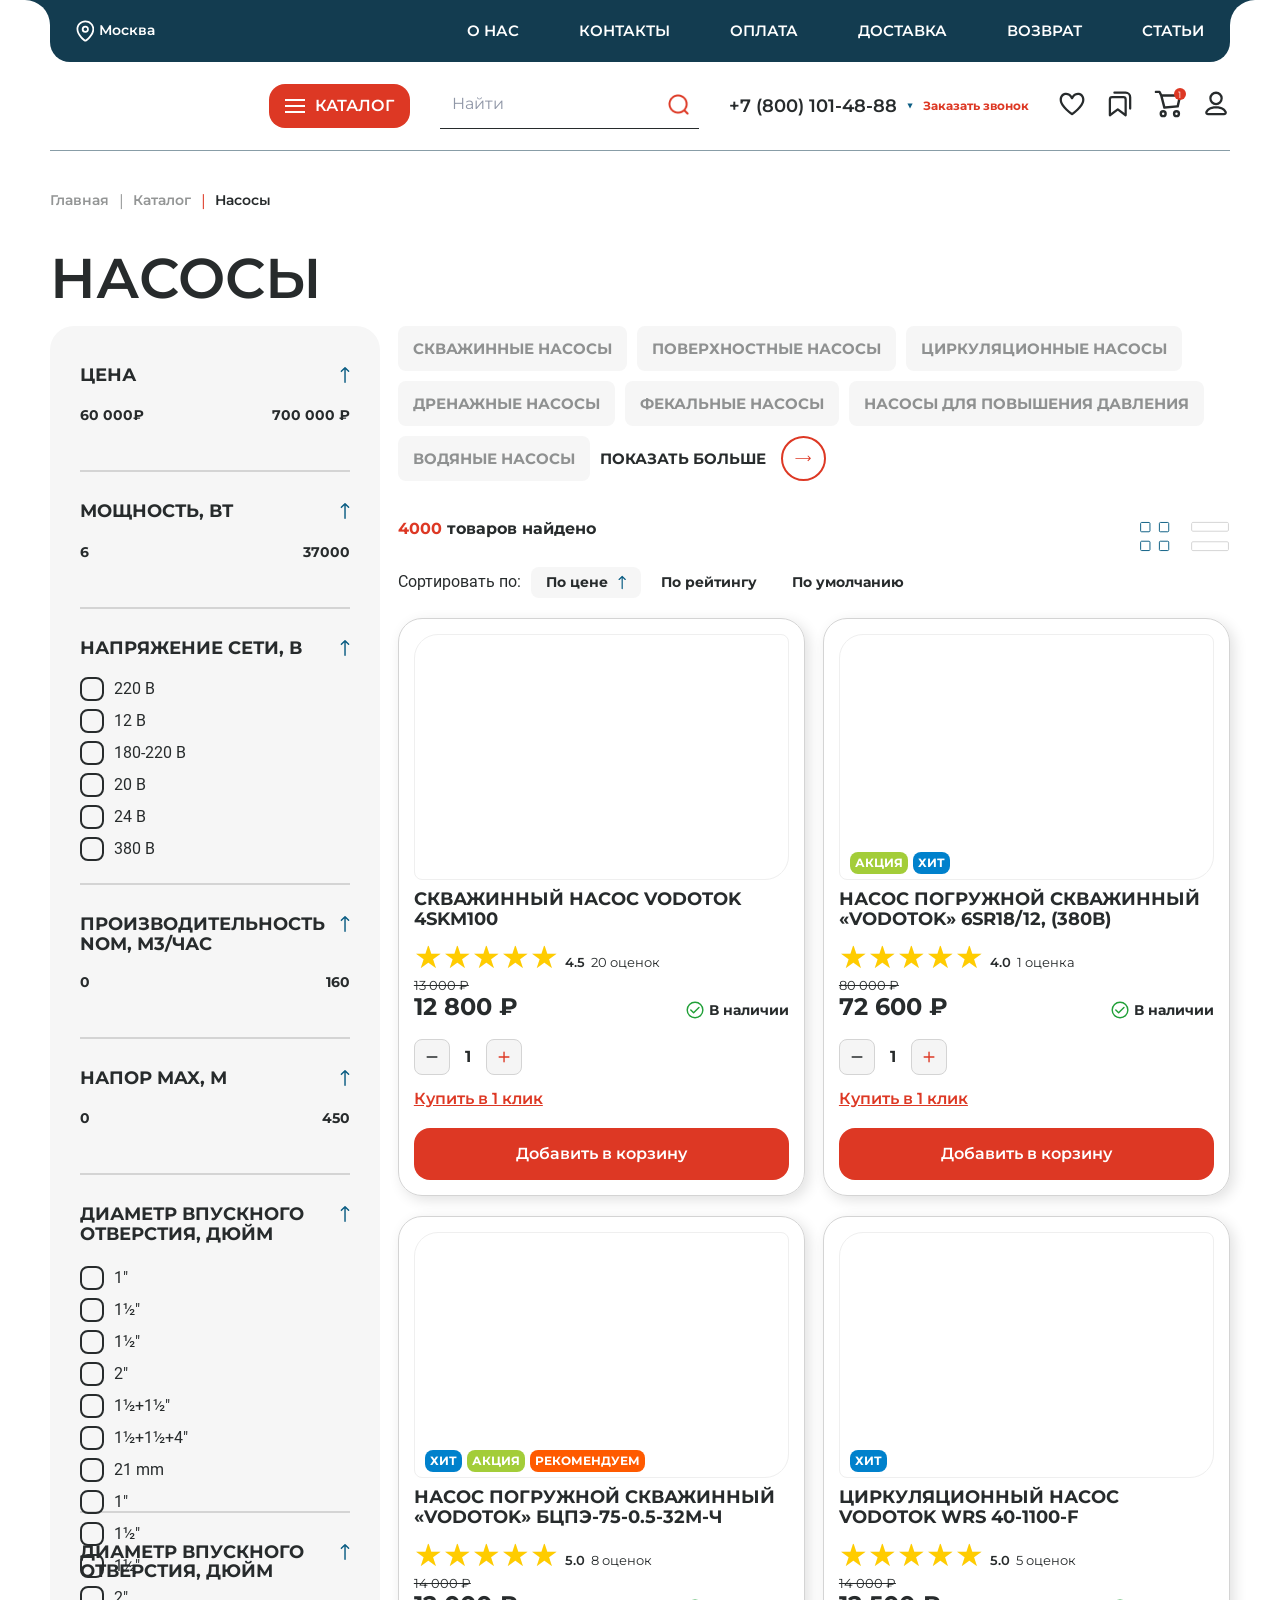
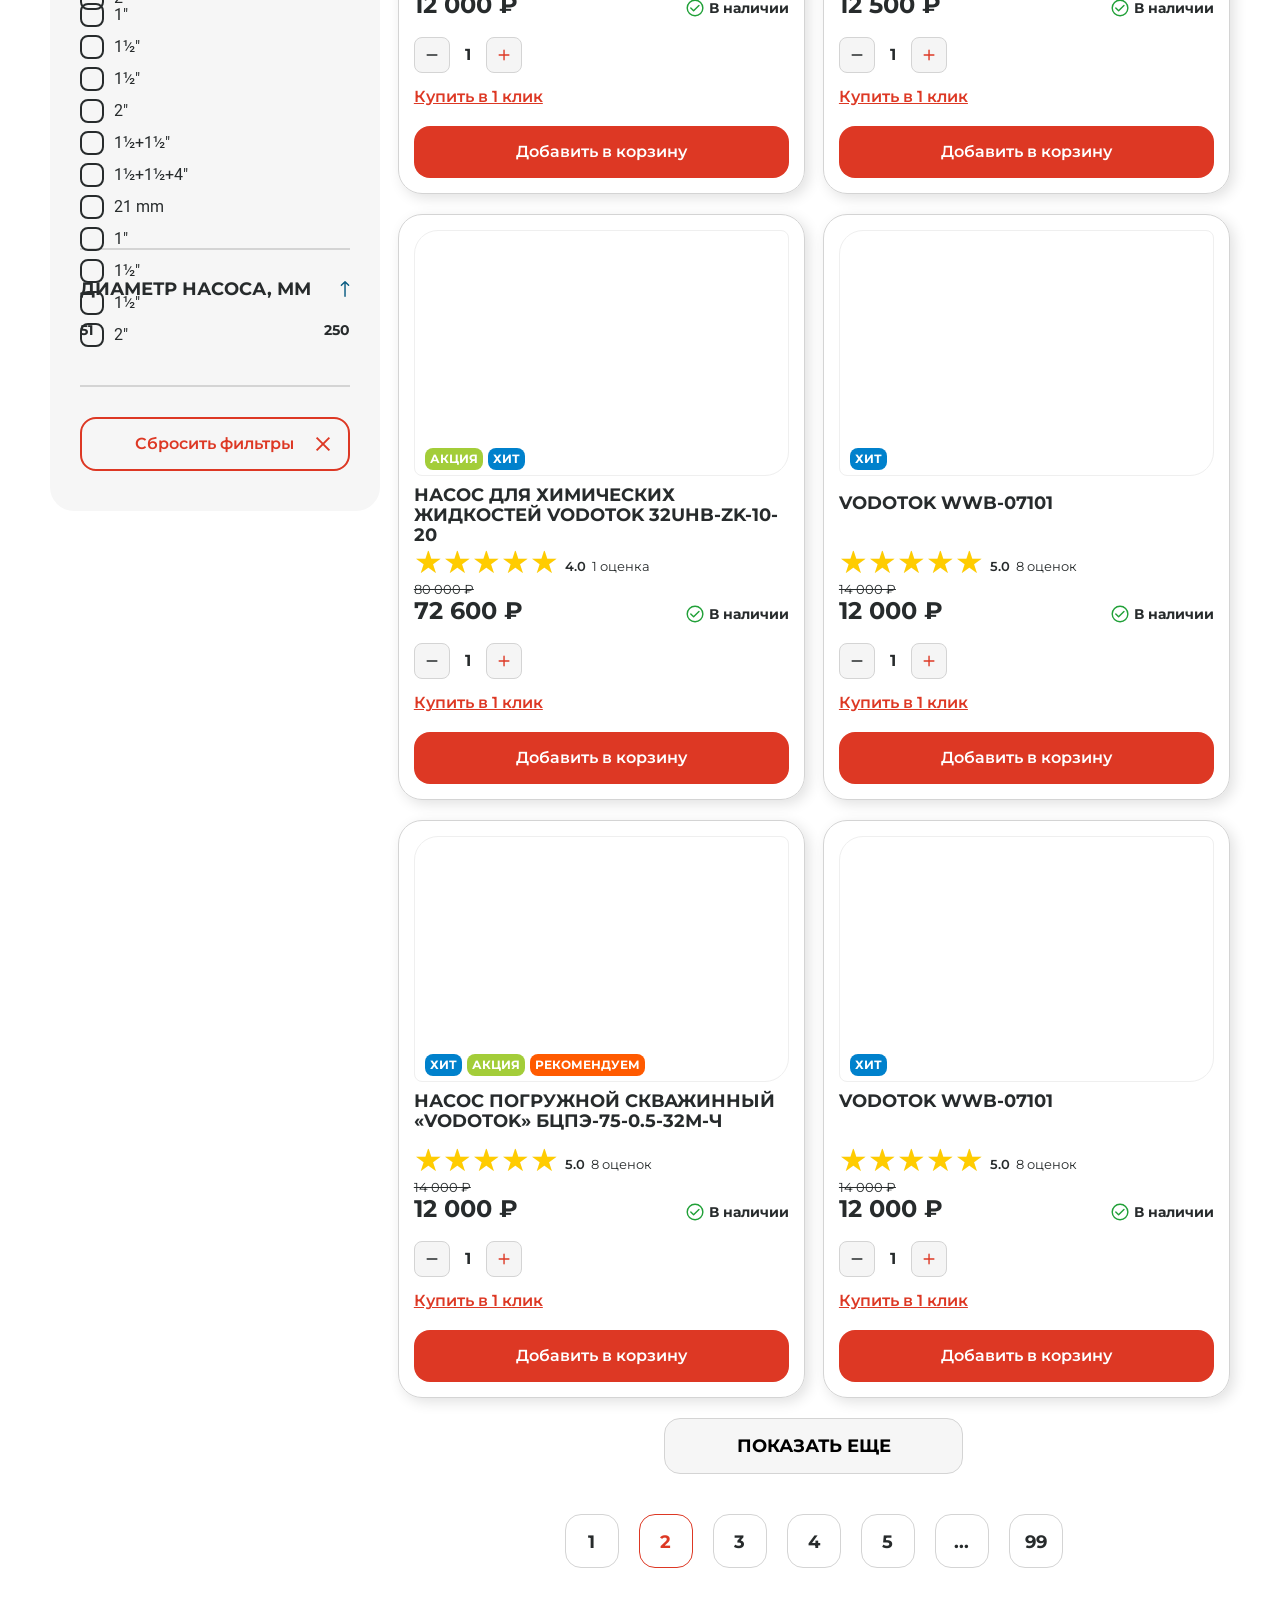
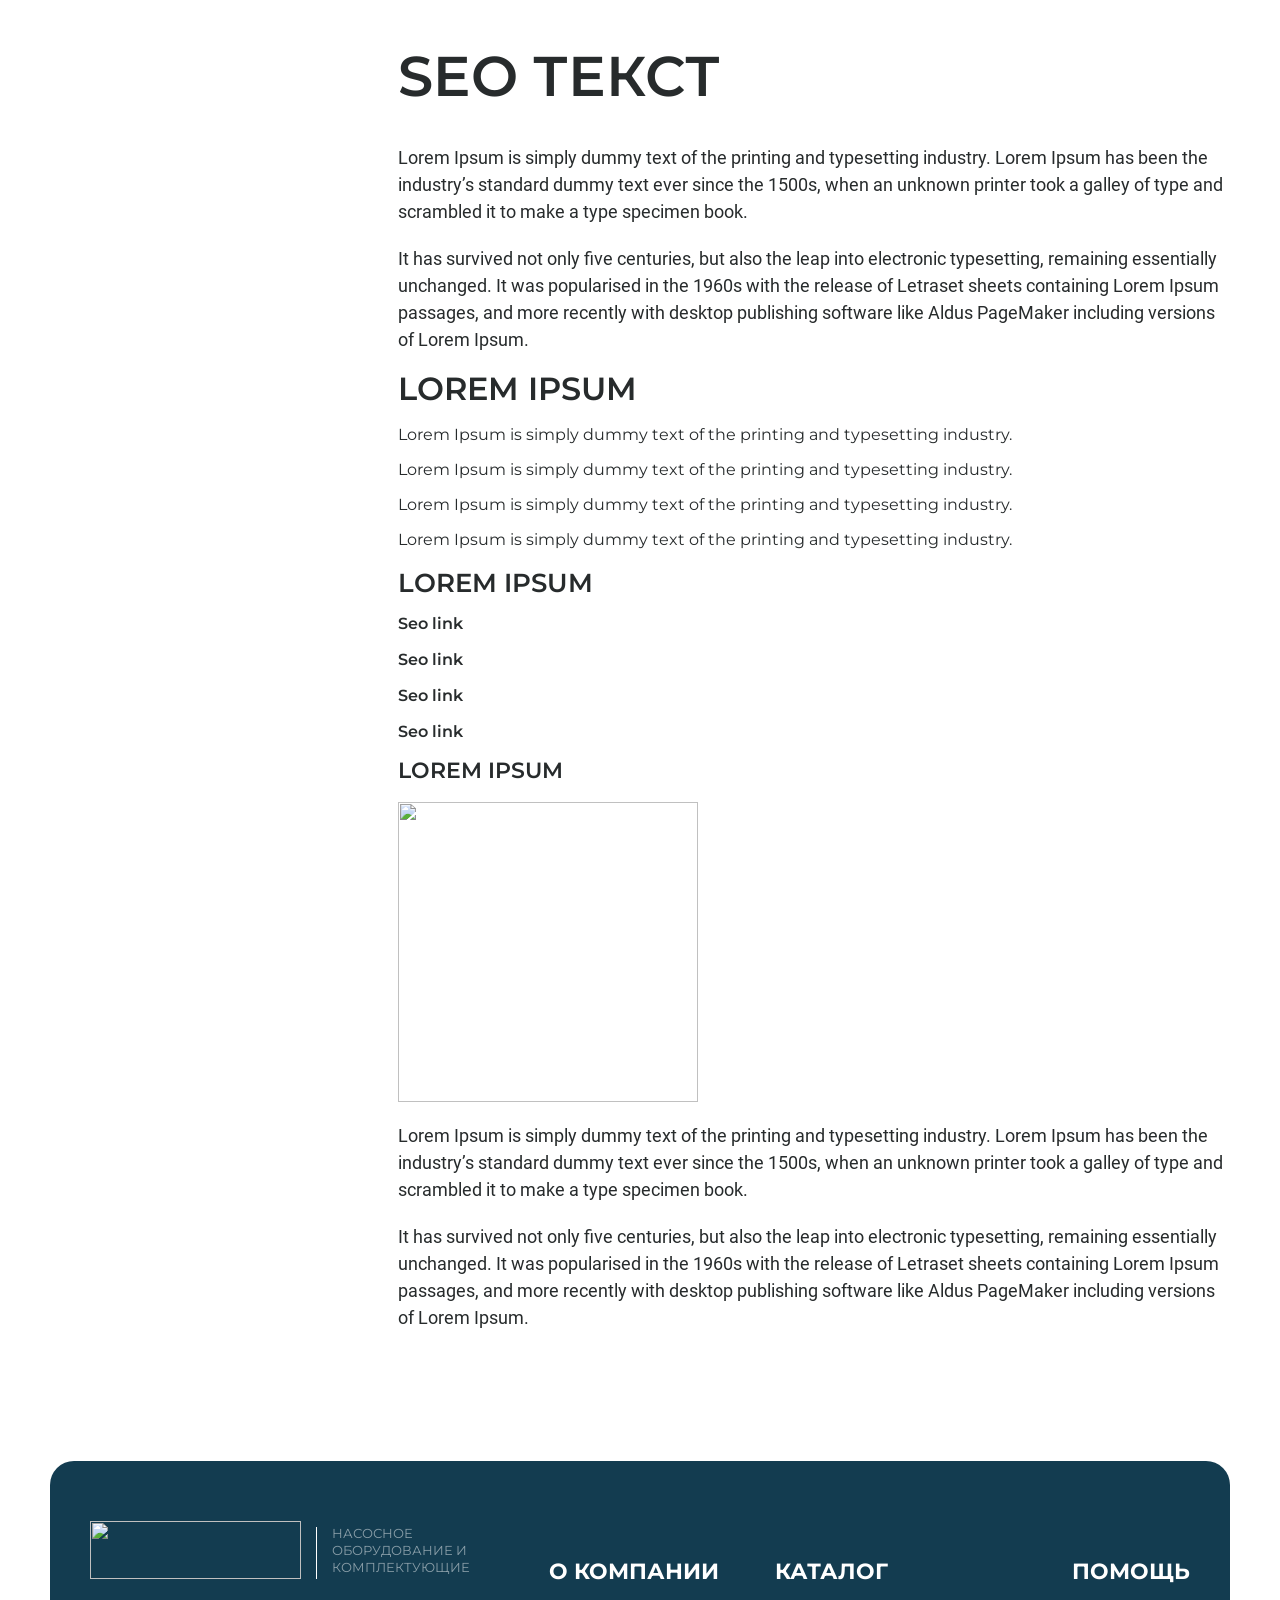
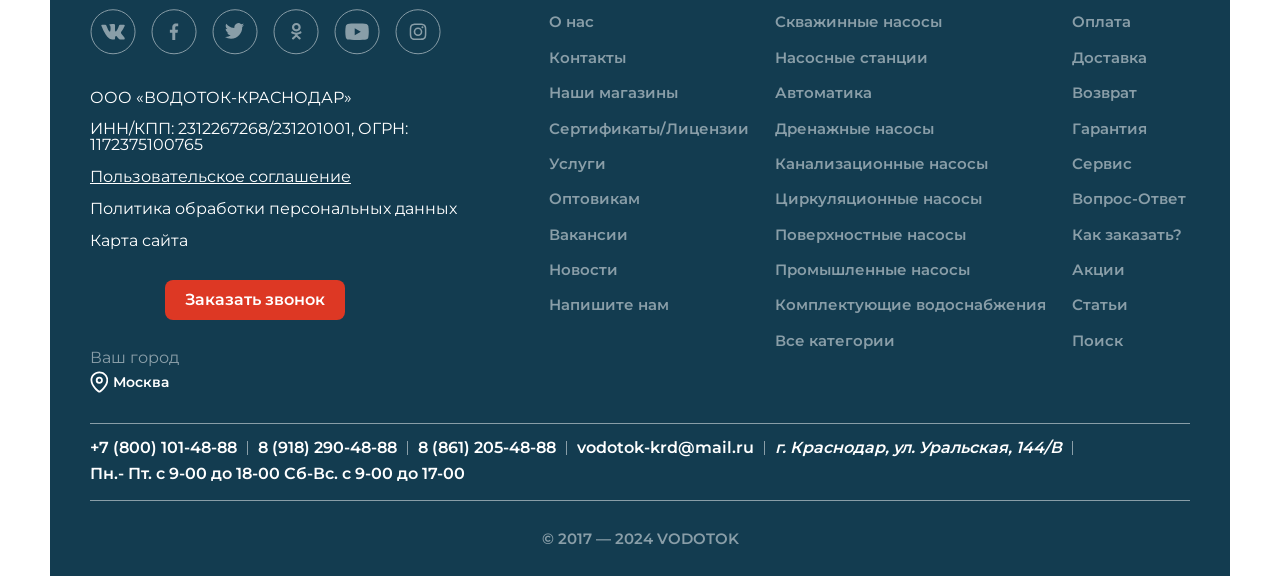
==== commit 9356fdd9: "Rename listing.html to index.html" ====
--- a/index.html
+++ b/index.html
@@ -1 +1 @@
-<!DOCTYPE html><html lang="ru" class="page"><head><meta charset="UTF-8"><meta name="viewport" content="width=device-width,initial-scale=1"><meta http-equiv="X-UA-Compatible" content="ie=edge"><meta name="theme-color" content="#111111"><title>Site</title><link rel="stylesheet" href="css/vendor.css"><link rel="stylesheet" href="css/main.css"><script defer="defer" src="js/vendor.js"></script><script defer="defer" src="js/main.js"></script></head><body id="page" class="page__body"><div class="site-container"><header class="header"><div class="header__top header-top"><div class="container header-top__container"><div class="header-top__content"><div class="header-top__left"></div><div class="header-top__right"></div><div class="address-wrap"><div class="header-top__address address"><svg class="address__svg"><use xlink:href="img/sprite.svg#mark"></use></svg><div class="address__text">Москва</div></div><div class="address-wrap__popup address-popup"><button class="address-popup__close btn-reset"><img src="img/close.png" alt=""></button><div class="address-popup__subtitle">Сменить город на&nbsp;г. Краснодар?</div><div class="address-popup__btns"><button class="address-popup__btn btn-reset" data-path="city" data-animation="fadeInUp" data-speed="300">Сменить</button> <button class="address-popup__btn btn-reset">Пропустить</button></div></div></div><nav class="header-top__nav nav"><ul class="nav__list list-reset"><li class="nav__item"><a href="#" class="nav__link">О&nbsp;нас</a></li><li class="nav__item"><a href="#" class="nav__link">Контакты</a></li><li class="nav__item"><a href="#" class="nav__link">Оплата</a></li><li class="nav__item"><a href="#" class="nav__link">Доставка</a></li><li class="nav__item"><a href="#" class="nav__link">Возврат</a></li><li class="nav__item"><a href="#" class="nav__link">Статьи</a></li></ul></nav></div></div></div><div class="header__bottom header-bottom"><div class="container header-bottom__container"><div class="header-bottom__content"><a href="#" class="header-bottom__logo"><img src="img/logo.png" alt=""></a><div class="header-bottom__catalog catalog catalog--desktop"><button class="burger burger--catalog btn-reset"><span class="burger__line"></span></button> <span>Каталог</span></div><form action="#" class="header-bottom__form header-form"><label class="header-form__label"><input type="text" placeholder="Найти" class="header-form__input" data-path="search" data-animation="fadeInUp" data-speed="300"></label> <button type="button" class="header-form__btn btn-reset"></button></form><div class="header-bottom__tel tel"><div class="tel__link-wrap"><a class="tel__link"><span class="tel__text">+7 (800) 101-48-88</span><div class="tel__arrow"><svg class=""><use xlink:href="img/sprite.svg#arrow"></use></svg></div></a><div class="tel__popup tel-popup"><a href="tel:+78001014888" class="tel-popup__link">+7 (800) 101-48-88</a> <a href="tel:+78001014888" class="tel-popup__link">+7 (800) 101-48-88</a> <a href="tel:+78001014888" class="tel-popup__link">+7 (800) 101-48-88</a></div></div><button class="tel__btn btn-reset" data-path="order" data-animation="fadeInUp" data-speed="300">Заказать звонок</button></div><div class="header-bottom__links header-links"><div class="header-links__link"><div class="icon header-links__svg"><svg><use xlink:href="img/sprite.svg#tel"></use></svg></div><div class="header-links__popup tel-popup"><a href="tel:78001014888" class="tel-popup__link">+7 (800) 101-48-88</a> <a href="tel:78001014888" class="tel-popup__link">+7 (800) 101-48-88</a> <a href="tel:78001014888" class="tel-popup__link">+7 (800) 101-48-88</a></div></div><div class="header-links__link"><div class="icon header-links__svg"><svg><use xlink:href="img/sprite.svg#heart"></use></svg></div></div><div class="header-links__link"><div class="icon header-links__svg"><svg><use xlink:href="img/sprite.svg#bookmark"></use></svg></div></div><div class="header-links__link header-links__link--basket"><div class="icon header-links__svg"><svg><use xlink:href="img/sprite.svg#cart"></use></svg></div><span class="header-links__counter">1</span></div><div class="header-links__link"><div class="icon icon--account header-links__svg"><svg><use xlink:href="img/sprite.svg#user"></use></svg></div></div></div><div class="header-bottom__burger-wrapper burger-wrapper"><button class="burger burger--mobile btn-reset" title=""><span class="burger__line"></span></button></div></div></div></div><div class="header__catalog header-catalog"><div class="container header-catalog__container"><menu class="header-catalog__menu menu list-reset"><li class="menu__item"><a href="#" class="menu__link"><div class="menu__img"><img class="lazy" data-src="img/catalog-1.jpg" alt=""></div><div class="menu__descr">Скважинные насосы</div></a></li><li class="menu__item"><a href="#" class="menu__link"><div class="menu__img"><img class="lazy" data-src="img/catalog-9.jpg" alt=""></div><div class="menu__descr">Поверхностные насосы</div></a></li><li class="menu__item"><a href="#" class="menu__link"><div class="menu__img"><img class="lazy" data-src="img/catalog-17.jpg" alt=""></div><div class="menu__descr">Циркуляционные насосы</div></a></li><li class="menu__item"><a href="#" class="menu__link"><div class="menu__img"><img class="lazy" data-src="img/catalog-2.jpg" alt=""></div><div class="menu__descr">Дренажные насосы</div></a></li><li class="menu__item"><a href="#" class="menu__link"><div class="menu__img"><img class="lazy" data-src="img/catalog-10.jpg" alt=""></div><div class="menu__descr">Фекальные насосы</div></a></li><li class="menu__item"><a href="#" class="menu__link"><div class="menu__img"><img class="lazy" data-src="img/catalog-18.jpg" alt=""></div><div class="menu__descr">Насосы для повышения давления</div></a></li><li class="menu__item"><a href="#" class="menu__link"><div class="menu__img"><img class="lazy" data-src="img/catalog-3.jpg" alt=""></div><div class="menu__descr">Водяные насосы</div></a></li><li class="menu__item"><a href="#" class="menu__link"><div class="menu__img"><img class="lazy" data-src="img/catalog-11.jpg" alt=""></div><div class="menu__descr">Насосы трюмные</div></a></li><li class="menu__item"><a href="#" class="menu__link"><div class="menu__img"><img class="lazy" data-src="img/catalog-19.jpg" alt=""></div><div class="menu__descr">Насосные станции</div></a></li><li class="menu__item"><a href="#" class="menu__link"><div class="menu__img"><img class="lazy" data-src="img/catalog-4.jpg" alt=""></div><div class="menu__descr">Насосы для дизельного топлива</div></a></li><li class="menu__item"><a href="#" class="menu__link"><div class="menu__img"><img class="lazy" data-src="img/catalog-12.jpg" alt=""></div><div class="menu__descr">Насосы для перекачивания химических жидкостей</div></a></li><li class="menu__item"><a href="#" class="menu__link"><div class="menu__img"><img class="lazy" data-src="img/catalog-20.jpg" alt=""></div><div class="menu__descr">Оголовок для скважины</div></a></li><li class="menu__item"><a href="#" class="menu__link"><div class="menu__img"><img class="lazy" data-src="img/catalog-5.jpg" alt=""></div><div class="menu__descr">Водоток ()</div></a></li><li class="menu__item"><a href="#" class="menu__link"><div class="menu__img"><img class="lazy" data-src="img/catalog-13.jpg" alt=""></div><div class="menu__descr">Колодезные насосы</div></a></li><li class="menu__item"><a href="#" class="menu__link"><div class="menu__img"><img class="lazy" data-src="img/catalog-21.jpg" alt=""></div><div class="menu__descr">Фонтанные насосы</div></a></li><li class="menu__item"><a href="#" class="menu__link"><div class="menu__img"><img class="lazy" data-src="img/catalog-6.jpg" alt=""></div><div class="menu__descr">Винтовые скважинные насосы</div></a></li><li class="menu__item"><a href="#" class="menu__link"><div class="menu__img"><img class="lazy" data-src="img/catalog-14.jpg" alt=""></div><div class="menu__descr">Насосы для перекачки невзрывоопасных газов</div></a></li><li class="menu__item"><a href="#" class="menu__link"><div class="menu__img"><img class="lazy" data-src="img/catalog-22.jpg" alt=""></div><div class="menu__descr">Канализационные насосы</div></a></li><li class="menu__item"><a href="#" class="menu__link"><div class="menu__img"><img class="lazy" data-src="img/catalog-7.jpg" alt=""></div><div class="menu__descr">Насосы для дизельного топлива 220В</div></a></li><li class="menu__item"><a href="#" class="menu__link"><div class="menu__img"><img class="lazy" data-src="img/catalog-15.jpg" alt=""></div><div class="menu__descr">Насосы для фонтана</div></a></li><li class="menu__item"><a href="#" class="menu__link"><div class="menu__img"><img class="lazy" data-src="img/catalog-23.jpg" alt=""></div><div class="menu__descr">Насос циркуляционный XRS 25/4-180</div></a></li><li class="menu__item"><a href="#" class="menu__link"><div class="menu__img"><img class="lazy" data-src="img/catalog-8.jpg" alt=""></div><div class="menu__descr">Стабилизаторы напряжения</div></a></li><li class="menu__item"><a href="#" class="menu__link"><div class="menu__img"><img class="lazy" data-src="img/catalog-16.jpg" alt=""></div><div class="menu__descr">Поплавковые выключатели</div></a></li><li class="menu__item"><a href="#" class="menu__link"><div class="menu__img"><img class="lazy" data-src="img/catalog-24.jpg" alt=""></div><div class="menu__descr">Аксессуары для насосов</div></a></li></menu></div></div><div class="header__mobile header-mobile"><div class="container header-mobile__container"><div class="header-mobile__content"><div class="header-mobile__top"><a href="#" data-path="city" data-animation="fadeInUp" data-speed="300" class="header-mobile__address address"><svg class="address__svg"><use xlink:href="img/sprite.svg#mark"></use></svg><div class="address__text">Москва</div></a><div class="header-links"><a href="#" class="header-links__link"><div class="icon header-links__svg"><svg><use xlink:href="img/sprite.svg#bookmark"></use></svg></div></a><a href="#" class="header-links__link"><div class="icon header-links__svg"><svg><use xlink:href="img/sprite.svg#user"></use></svg></div></a></div></div><form action="#" class="header-mobile__form header-form"><label class="header-form__label"><input type="text" placeholder="Найти" class="header-form__input"></label> <button class="header-form__btn btn-reset"></button></form><div class="header-mobile__tel tel"><a href="tel:78001014888" class="tel__link"><span class="tel__text">+7 (800) 101-48-88</span><div class="tel__arrow"><svg><use xlink:href="img/sprite.svg#arrow"></use></svg></div></a><button class="tel__btn btn-reset" data-path="order" data-animation="fadeInUp" data-speed="300">Заказать звонок</button></div><div class="header-mobile__catalog catalog catalog--mobile"><button class="burger burger-catalog burger-catalog--mobile btn-reset"><span class="burger__line"></span></button> <span>Каталог</span></div><div class="header-mobile__menu menu"><div class="menu__item"><a href="#" class="menu__link"><div class="menu__img"><img class="lazy" data-src="img/catalog-1.jpg" alt=""></div><div class="menu__descr">Скважинные насосы</div></a></div><div class="menu__item"><a href="#" class="menu__link"><div class="menu__img"><img class="lazy" data-src="img/catalog-9.jpg" alt=""></div><div class="menu__descr">Поверхностные насосы</div></a></div><div class="menu__item"><a href="#" class="menu__link"><div class="menu__img"><img class="lazy" data-src="img/catalog-17.jpg" alt=""></div><div class="menu__descr">Циркуляционные насосы</div></a></div><div class="menu__item"><a href="#" class="menu__link"><div class="menu__img"><img class="lazy" data-src="img/catalog-2.jpg" alt=""></div><div class="menu__descr">Дренажные насосы</div></a></div><div class="menu__item"><a href="#" class="menu__link"><div class="menu__img"><img class="lazy" data-src="img/catalog-10.jpg" alt=""></div><div class="menu__descr">Фекальные насосы</div></a></div><div class="menu__item"><a href="#" class="menu__link"><div class="menu__img"><img class="lazy" data-src="img/catalog-18.jpg" alt=""></div><div class="menu__descr">Насосы для повышения давления</div></a></div><div class="menu__item"><a href="#" class="menu__link"><div class="menu__img"><img class="lazy" data-src="img/catalog-3.jpg" alt=""></div><div class="menu__descr">Водяные насосы</div></a></div><div class="menu__item"><a href="#" class="menu__link"><div class="menu__img"><img class="lazy" data-src="img/catalog-11.jpg" alt=""></div><div class="menu__descr">Насосы трюмные</div></a></div><div class="menu__item"><a href="#" class="menu__link"><div class="menu__img"><img class="lazy" data-src="img/catalog-19.jpg" alt=""></div><div class="menu__descr">Насосные станции</div></a></div><div class="menu__item"><a href="#" class="menu__link"><div class="menu__img"><img class="lazy" data-src="img/catalog-4.jpg" alt=""></div><div class="menu__descr">Насосы для дизельного топлива</div></a></div><div class="menu__item"><a href="#" class="menu__link"><div class="menu__img"><img class="lazy" data-src="img/catalog-12.jpg" alt=""></div><div class="menu__descr">Насосы для перекачивания химических жидкостей</div></a></div><div class="menu__item"><a href="#" class="menu__link"><div class="menu__img"><img class="lazy" data-src="img/catalog-20.jpg" alt=""></div><div class="menu__descr">Оголовок для скважины</div></a></div><div class="menu__item"><a href="#" class="menu__link"><div class="menu__img"><img class="lazy" data-src="img/catalog-5.jpg" alt=""></div><div class="menu__descr">Водоток ()</div></a></div><div class="menu__item"><a href="#" class="menu__link"><div class="menu__img"><img class="lazy" data-src="img/catalog-13.jpg" alt=""></div><div class="menu__descr">Колодезные насосы</div></a></div><div class="menu__item"><a href="#" class="menu__link"><div class="menu__img"><img class="lazy" data-src="img/catalog-21.jpg" alt=""></div><div class="menu__descr">Фонтанные насосы</div></a></div><div class="menu__item"><a href="#" class="menu__link"><div class="menu__img"><img class="lazy" data-src="img/catalog-6.jpg" alt=""></div><div class="menu__descr">Винтовые скважинные насосы</div></a></div><div class="menu__item"><a href="#" class="menu__link"><div class="menu__img"><img class="lazy" data-src="img/catalog-14.jpg" alt=""></div><div class="menu__descr">Насосы для перекачки невзрывоопасных газов</div></a></div><div class="menu__item"><a href="#" class="menu__link"><div class="menu__img"><img class="lazy" data-src="img/catalog-22.jpg" alt=""></div><div class="menu__descr">Канализационные насосы</div></a></div><div class="menu__item"><a href="#" class="menu__link"><div class="menu__img"><img class="lazy" data-src="img/catalog-7.jpg" alt=""></div><div class="menu__descr">Насосы для дизельного топлива 220В</div></a></div><div class="menu__item"><a href="#" class="menu__link"><div class="menu__img"><img class="lazy" data-src="img/catalog-15.jpg" alt=""></div><div class="menu__descr">Насосы для фонтана</div></a></div><div class="menu__item"><a href="#" class="menu__link"><div class="menu__img"><img class="lazy" data-src="img/catalog-23.jpg" alt=""></div><div class="menu__descr">Насос циркуляционный XRS 25/4-180</div></a></div><div class="menu__item"><a href="#" class="menu__link"><div class="menu__img"><img class="lazy" data-src="img/catalog-8.jpg" alt=""></div><div class="menu__descr">Стабилизаторы напряжения</div></a></div><div class="menu__item"><a href="#" class="menu__link"><div class="menu__img"><img class="lazy" data-src="img/catalog-16.jpg" alt=""></div><div class="menu__descr">Поплавковые выключатели</div></a></div><div class="menu__item"><a href="#" class="menu__link"><div class="menu__img"><img class="lazy" data-src="img/catalog-24.jpg" alt=""></div><div class="menu__descr">Аксессуары для насосов</div></a></div></div><nav class="header-mobile__nav nav"><ul class="nav__list list-reset"><li class="nav__item"><a href="#" class="nav__link">О&nbsp;нас</a></li><li class="nav__item"><a href="#" class="nav__link">Контакты</a></li><li class="nav__item"><a href="#" class="nav__link">Оплата</a></li><li class="nav__item"><a href="#" class="nav__link">Доставка</a></li><li class="nav__item"><a href="#" class="nav__link">Возврат</a></li><li class="nav__item"><a href="#" class="nav__link">Статьи</a></li></ul></nav></div></div></div></header><div class="modal-basket"><div class="modal-basket__container"><div class="modal-basket__close modal-close"><img class="lazy" data-src="img/close.png" alt=""></div><div class="modal-basket__content"><div class="modal-basket__title">Корзина</div><div class="modal-basket__blocks"><div class="modal-basket__block"><div class="modal-basket__wrap"><div class="modal-basket__img"><img class="lazy" data-src="img/card-1.jpg" alt=""></div><div class="modal-basket__center"><a href="#" class="title modal-basket__link">Насос самовсасывающий Vodotok JGP90022</a><div class="modal-basket__counter"><div class="modal-basket__price">10&nbsp;500&nbsp;₽</div><div class="modal-basket__basket basket"><button class="basket__minus btn-reset"><svg class="basket__svg"><use xlink:href="img/sprite.svg#minus"></use></svg></button><div class="basket__count">2</div><button class="basket__plus btn-reset"><svg class="basket__svg"><use xlink:href="img/sprite.svg#plus"></use></svg></button></div><div class="modal-basket__price">21&nbsp;000&nbsp;₽</div></div></div></div><a href="#" class="title modal-basket__hidden-link">Насос самовсасывающий Vodotok JGP90022</a><div class="modal-basket__icons"><a href="#" class="modal-basket__icon"><svg><use xlink:href="img/sprite.svg#heart"></use></svg> </a><a href="#" class="modal-basket__icon"><svg><use xlink:href="img/sprite.svg#bin"></use></svg></a></div></div><div class="modal-basket__block"><div class="modal-basket__wrap"><div class="modal-basket__img"><img class="lazy" data-src="img/card-2.jpg" alt=""></div><div class="modal-basket__center"><a href="#" class="title modal-basket__link">Vodotok НСП-800</a><div class="modal-basket__counter"><div class="modal-basket__price">5&nbsp;800&nbsp;₽</div><div class="modal-basket__basket basket"><button class="basket__minus btn-reset"><svg class="basket__svg"><use xlink:href="img/sprite.svg#minus"></use></svg></button><div class="basket__count">1</div><button class="basket__plus btn-reset"><svg class="basket__svg"><use xlink:href="img/sprite.svg#plus"></use></svg></button></div><div class="modal-basket__price">5&nbsp;800&nbsp;₽</div></div></div></div><a href="#" class="title modal-basket__hidden-link">Vodotok НСП-800</a><div class="modal-basket__icons"><a href="#" class="modal-basket__icon"><svg><use xlink:href="img/sprite.svg#heart"></use></svg> </a><a href="#" class="modal-basket__icon"><svg><use xlink:href="img/sprite.svg#bin"></use></svg></a></div></div></div><div class="modal-basket__bottom basket-bottom"><div class="basket-bottom__descr"><span>Итого</span><div><span>3&nbsp;</span>товара</div><div>на&nbsp;26&nbsp;800&nbsp;₽</div></div><div class="basket-bottom__btns"><button class="basket-bottom__btn btn-primary btn-reset">Перейти в корзину</button> <button class="basket-bottom__btn btn-reset btn-primary">Быстрый заказ</button></div></div></div></div></div><div class="popup-add"><div class="popup-add__container"><div class="popup-add__close modal-close"><img class="lazy" data-src="img/close.png" alt=""></div><div class="popup-add__content"><div class="popup-add__block"><div class="popup-add__img"><img class="lazy" data-src="img/popup-add.jpg" alt=""></div><div class="popup-add__descr">Vodotok WRS 40-1100-F</div></div><div class="popup-add__text">Добавлен в&nbsp;избранное</div></div></div></div><main class="main"><section class="pumps"><div class="container pumps__container"><ul class="pumps__breadcrumbs breadcrumbs list-reset"><li class="breadcrumbs__item"><a href="index.html" class="breadcrumbs__link">Главная</a></li><li class="breadcrumbs__item"><a href="index.html" class="breadcrumbs__link">Каталог</a></li><li class="breadcrumbs__item"><a class="breadcrumbs__link">Насосы</a></li></ul><h2 class="title pumps__title">Насосы</h2><div class="pumps__block"><div class="pumps__hidden"><ul class="goods-list list-reset"><li class="goods-list__item"><a href="#" class="goods-list__tab">Скважинные насосы</a></li><li class="goods-list__item"><a href="#" class="goods-list__tab">Поверхностные насосы</a></li><li class="goods-list__item"><a href="#" class="goods-list__tab">Циркуляционные насосы</a></li><li class="goods-list__item"><a href="#" class="goods-list__tab">Дренажные насосы</a></li><li class="goods-list__item"><a href="#" class="goods-list__tab">Фекальные насосы</a></li><li class="goods-list__item"><a href="#" class="goods-list__tab">Насосы для повышения давления</a></li><li class="goods-list__item"><a href="#" class="goods-list__tab">Водяные насосы</a></li><li class="goods-list__item"><a href="#" class="goods-list__tab">Скважинные насосы</a></li><li class="goods-list__item"><a href="#" class="goods-list__tab">Поверхностные насосы</a></li><li class="goods-list__item"><a href="#" class="goods-list__tab">Циркуляционные насосы</a></li><li class="goods-list__item"><a href="#" class="goods-list__tab">Дренажные насосы</a></li><li class="goods-list__item"><a href="#" class="goods-list__tab">Фекальные насосы</a></li><li class="goods-list__item"><a href="#" class="goods-list__tab">Насосы для повышения давления</a></li><li class="goods-list__item"><a href="#" class="goods-list__tab">Водяные насосы</a></li><li class="goods-list__item goods-list__item-btn"><div class="goods-list__link-descr">Показать больше</div><div class="goods-list__link-icon"><svg><use xlink:href="img/sprite.svg#arrow-right-block"></use></svg></div></li></ul><div class="goods-sorting"><div class="goods-sorting__filter"><div class="goods-sorting__descr"><span>4000 </span>товаров найдено</div><div class="goods-sorting__filter-svg"><div class="goods-sorting__filter-descr">Фильтр</div></div></div></div></div><div class="pumps__left pumps-filters"><div class="pumps-filters__item pumps-filter pumps-filter--active pumps-filter--range"><div class="pumps-filter__top filter-top"><div class="filter-top__descr">Цена</div><div class="filter-top__arrow"><svg><use xlink:href="img/sprite.svg#filter-arrow"></use></svg></div></div><div class="pumps-filter__bottom pumps-filter__bottom--open"><div class="pumps-filter__values"><div class="pumps-filter__value-wrap"><div class="pumps-filter__value" id="price-min">60 000</div><span class="pumps-filter__value-descr">₽</span></div><div class="pumps-filter__value-wrap"><div class="pumps-filter__value" id="price-max">700 000&nbsp;</div><span class="pumps-filter__value-descr">₽</span></div></div><div class="pumps-filter__slider price-slider"></div></div></div><div class="pumps-filters__item pumps-filter pumps-filter--active pumps-filter--range"><div class="pumps-filter__top filter-top"><div class="filter-top__descr">Мощность, ВТ</div><div class="filter-top__arrow"><svg><use xlink:href="img/sprite.svg#filter-arrow"></use></svg></div></div><div class="pumps-filter__bottom pumps-filter__bottom--open"><div class="pumps-filter__values"><div class="pumps-filter__value" id="power-min">6</div><div class="pumps-filter__value" id="power-max">37000</div></div><div class="pumps-filter__slider power-slider"></div></div></div><div class="pumps-filters__item pumps-filter pumps-filter--active"><div class="pumps-filter__top filter-top"><div class="filter-top__descr">Напряжение сети, В</div><div class="filter-top__arrow"><svg><use xlink:href="img/sprite.svg#filter-arrow"></use></svg></div></div><div class="pumps-filter__bottom pumps-filter__bottom--open"><ul class="pumps-filter__checkbox checkbox list-reset"><li class="checkbox__item"><label class="checkbox__label"><input type="checkbox" class="checkbox__check"> <span class="checkbox__span"></span> <span class="checkbox__descr">220&nbsp;В</span></label></li><li class="checkbox__item"><label class="checkbox__label"><input type="checkbox" class="checkbox__check"> <span class="checkbox__span"></span> <span class="checkbox__descr">12&nbsp;В</span></label></li><li class="checkbox__item"><label class="checkbox__label"><input type="checkbox" class="checkbox__check"> <span class="checkbox__span"></span> <span class="checkbox__descr">180-220&nbsp;В</span></label></li><li class="checkbox__item"><label class="checkbox__label"><input type="checkbox" class="checkbox__check"> <span class="checkbox__span"></span> <span class="checkbox__descr">20&nbsp;В</span></label></li><li class="checkbox__item"><label class="checkbox__label"><input type="checkbox" class="checkbox__check"> <span class="checkbox__span"></span> <span class="checkbox__descr">24&nbsp;В</span></label></li><li class="checkbox__item"><label class="checkbox__label"><input type="checkbox" class="checkbox__check"> <span class="checkbox__span"></span> <span class="checkbox__descr">380&nbsp;В</span></label></li></ul></div></div><div class="pumps-filters__item pumps-filter pumps-filter--active pumps-filter--range"><div class="pumps-filter__top filter-top"><div class="filter-top__descr">Производительность nom, м3/час</div><div class="filter-top__arrow"><svg><use xlink:href="img/sprite.svg#filter-arrow"></use></svg></div></div><div class="pumps-filter__bottom pumps-filter__bottom--open"><div class="pumps-filter__values"><div class="pumps-filter__value" id="productivity-min">0</div><div class="pumps-filter__value" id="productivity-max">160</div></div><div class="pumps-filter__slider productivity-slider"></div></div></div><div class="pumps-filters__item pumps-filter pumps-filter--active pumps-filter--range"><div class="pumps-filter__top filter-top"><div class="filter-top__descr">Напор max, м</div><div class="filter-top__arrow"><svg><use xlink:href="img/sprite.svg#filter-arrow"></use></svg></div></div><div class="pumps-filter__bottom pumps-filter__bottom--open"><div class="pumps-filter__values"><div class="pumps-filter__value" id="pressure-min">0</div><div class="pumps-filter__value" id="pressure-max">450</div></div><div class="pumps-filter__slider pressure-slider"></div></div></div><div class="pumps-filters__item pumps-filter pumps-filter--active"><div class="pumps-filter__top filter-top"><div class="filter-top__descr">Диаметр впускного отверстия, дюйм</div><div class="filter-top__arrow"><svg><use xlink:href="img/sprite.svg#filter-arrow"></use></svg></div></div><div class="pumps-filter__bottom pumps-filter__bottom--open pumps-filter__bottom--simplebar" data-simplebar><ul class="pumps-filter__checkbox checkbox list-reset"><li class="checkbox__item"><label class="checkbox__label"><input type="checkbox" class="checkbox__check"> <span class="checkbox__span"></span> <span class="checkbox__descr">1&Prime;</span></label></li><li class="checkbox__item"><label class="checkbox__label"><input type="checkbox" class="checkbox__check"> <span class="checkbox__span"></span> <span class="checkbox__descr">1&frac12;&Prime;</span></label></li><li class="checkbox__item"><label class="checkbox__label"><input type="checkbox" class="checkbox__check"> <span class="checkbox__span"></span> <span class="checkbox__descr">1&frac12;&Prime;</span></label></li><li class="checkbox__item"><label class="checkbox__label"><input type="checkbox" class="checkbox__check"> <span class="checkbox__span"></span> <span class="checkbox__descr">2&Prime;</span></label></li><li class="checkbox__item"><label class="checkbox__label"><input type="checkbox" class="checkbox__check"> <span class="checkbox__span"></span> <span class="checkbox__descr">1&frac12;+1&frac12;&Prime;</span></label></li><li class="checkbox__item"><label class="checkbox__label"><input type="checkbox" class="checkbox__check"> <span class="checkbox__span"></span> <span class="checkbox__descr">1&frac12;+1&frac12;+4&Prime;</span></label></li><li class="checkbox__item"><label class="checkbox__label"><input type="checkbox" class="checkbox__check"> <span class="checkbox__span"></span> <span class="checkbox__descr">21&nbsp;mm</span></label></li><li class="checkbox__item"><label class="checkbox__label"><input type="checkbox" class="checkbox__check"> <span class="checkbox__span"></span> <span class="checkbox__descr">1&Prime;</span></label></li><li class="checkbox__item"><label class="checkbox__label"><input type="checkbox" class="checkbox__check"> <span class="checkbox__span"></span> <span class="checkbox__descr">1&frac12;&Prime;</span></label></li><li class="checkbox__item"><label class="checkbox__label"><input type="checkbox" class="checkbox__check"> <span class="checkbox__span"></span> <span class="checkbox__descr">1&frac12;&Prime;</span></label></li><li class="checkbox__item"><label class="checkbox__label"><input type="checkbox" class="checkbox__check"> <span class="checkbox__span"></span> <span class="checkbox__descr">2&Prime;</span></label></li></ul></div></div><div class="pumps-filters__item pumps-filter pumps-filter--active"><div class="pumps-filter__top filter-top"><div class="filter-top__descr">Диаметр впускного отверстия, дюйм</div><div class="filter-top__arrow"><svg><use xlink:href="img/sprite.svg#filter-arrow"></use></svg></div></div><div class="pumps-filter__bottom pumps-filter__bottom--open pumps-filter__bottom--simplebar" data-simplebar><ul class="pumps-filter__checkbox checkbox list-reset"><li class="checkbox__item"><label class="checkbox__label"><input type="checkbox" class="checkbox__check"> <span class="checkbox__span"></span> <span class="checkbox__descr">1&Prime;</span></label></li><li class="checkbox__item"><label class="checkbox__label"><input type="checkbox" class="checkbox__check"> <span class="checkbox__span"></span> <span class="checkbox__descr">1&frac12;&Prime;</span></label></li><li class="checkbox__item"><label class="checkbox__label"><input type="checkbox" class="checkbox__check"> <span class="checkbox__span"></span> <span class="checkbox__descr">1&frac12;&Prime;</span></label></li><li class="checkbox__item"><label class="checkbox__label"><input type="checkbox" class="checkbox__check"> <span class="checkbox__span"></span> <span class="checkbox__descr">2&Prime;</span></label></li><li class="checkbox__item"><label class="checkbox__label"><input type="checkbox" class="checkbox__check"> <span class="checkbox__span"></span> <span class="checkbox__descr">1&frac12;+1&frac12;&Prime;</span></label></li><li class="checkbox__item"><label class="checkbox__label"><input type="checkbox" class="checkbox__check"> <span class="checkbox__span"></span> <span class="checkbox__descr">1&frac12;+1&frac12;+4&Prime;</span></label></li><li class="checkbox__item"><label class="checkbox__label"><input type="checkbox" class="checkbox__check"> <span class="checkbox__span"></span> <span class="checkbox__descr">21&nbsp;mm</span></label></li><li class="checkbox__item"><label class="checkbox__label"><input type="checkbox" class="checkbox__check"> <span class="checkbox__span"></span> <span class="checkbox__descr">1&Prime;</span></label></li><li class="checkbox__item"><label class="checkbox__label"><input type="checkbox" class="checkbox__check"> <span class="checkbox__span"></span> <span class="checkbox__descr">1&frac12;&Prime;</span></label></li><li class="checkbox__item"><label class="checkbox__label"><input type="checkbox" class="checkbox__check"> <span class="checkbox__span"></span> <span class="checkbox__descr">1&frac12;&Prime;</span></label></li><li class="checkbox__item"><label class="checkbox__label"><input type="checkbox" class="checkbox__check"> <span class="checkbox__span"></span> <span class="checkbox__descr">2&Prime;</span></label></li></ul></div></div><div class="pumps-filters__item pumps-filter pumps-filter--active pumps-filter--range"><div class="pumps-filter__top filter-top"><div class="filter-top__descr">Диаметр насоса, мм</div><div class="filter-top__arrow"><svg><use xlink:href="img/sprite.svg#filter-arrow"></use></svg></div></div><div class="pumps-filter__bottom pumps-filter__bottom--open"><div class="pumps-filter__values"><div class="pumps-filter__value" id="diameter-min">51</div><div class="pumps-filter__value" id="diameter-max">250</div></div><div class="pumps-filter__slider diameter-slider"></div></div></div><div class="pumps-filters__quit btn-reset"><div class="pumps-filters__quit-text">Сбросить фильтры</div><button class="pumps-filters__burger burger burger--active burger--quit btn-reset"><span class="burger__line"></span></button></div></div><div class="goods-sorting goods-sorting--hidden"><div class="goods-sorting__block"><div class="goods-sorting__sort">Сортировать&nbsp;по:</div><div class="goods-sorting__values"><div class="goods-sorting__value goods-sorting__value--up"><div class="goods-sorting__value-text">По&nbsp;цене</div><svg><use xlink:href="img/sprite.svg#filter-arrow"></use></svg></div><div class="goods-sorting__value"><div class="goods-sorting__value-text">По&nbsp;рейтингу</div></div><div class="goods-sorting__value"><div class="goods-sorting__value-text">По&nbsp;умолчанию</div></div></div></div></div><div class="pumps__right"><ul class="goods-list list-reset"><li class="goods-list__item"><a href="#" class="goods-list__tab">Скважинные насосы</a></li><li class="goods-list__item"><a href="#" class="goods-list__tab">Поверхностные насосы</a></li><li class="goods-list__item"><a href="#" class="goods-list__tab">Циркуляционные насосы</a></li><li class="goods-list__item"><a href="#" class="goods-list__tab">Дренажные насосы</a></li><li class="goods-list__item"><a href="#" class="goods-list__tab">Фекальные насосы</a></li><li class="goods-list__item"><a href="#" class="goods-list__tab">Насосы для повышения давления</a></li><li class="goods-list__item"><a href="#" class="goods-list__tab">Водяные насосы</a></li><li class="goods-list__item"><a href="#" class="goods-list__tab">Скважинные насосы</a></li><li class="goods-list__item"><a href="#" class="goods-list__tab">Поверхностные насосы</a></li><li class="goods-list__item"><a href="#" class="goods-list__tab">Циркуляционные насосы</a></li><li class="goods-list__item"><a href="#" class="goods-list__tab">Дренажные насосы</a></li><li class="goods-list__item"><a href="#" class="goods-list__tab">Фекальные насосы</a></li><li class="goods-list__item"><a href="#" class="goods-list__tab">Насосы для повышения давления</a></li><li class="goods-list__item"><a href="#" class="goods-list__tab">Водяные насосы</a></li><li class="goods-list__item goods-list__item-btn"><div class="goods-list__link-descr">Показать больше</div><div class="goods-list__link-icon"><svg><use xlink:href="img/sprite.svg#arrow-right-block"></use></svg></div></li></ul><div class="goods-sorting"><div class="goods-sorting__descr"><span>4000 </span>товаров найдено</div><div class="goods-sorting__block"><div class="goods-sorting__sort">Сортировать&nbsp;по:</div><div class="goods-sorting__values"><div class="goods-sorting__value goods-sorting__value--up"><div class="goods-sorting__value-text">По&nbsp;цене</div><svg><use xlink:href="img/sprite.svg#filter-arrow"></use></svg></div><div class="goods-sorting__value"><div class="goods-sorting__value-text">По&nbsp;рейтингу</div></div><div class="goods-sorting__value"><div class="goods-sorting__value-text">По&nbsp;умолчанию</div></div></div></div><div class="goods-sorting__btns"><button class="goods-sorting__btn goods-sorting__btn--active sorting-row btn-reset"><svg><use xlink:href="img/sprite.svg#menu"></use></svg></button> <button class="goods-sorting__btn sorting-column btn-reset"><svg><use xlink:href="img/sprite.svg#view"></use></svg></button></div></div><div class="pumps__slides"><div class="swiper-slide goods-slide"><div class="goods-slide__content"><div class="goods-slide__top"><a href="#" class="goods-slide__img"><img class="lazy" data-src="img/goods-1.jpg" alt=""><div class="goods-slide__img-mobile"><ul class="goods-slide__icons list-reset"><li class="goods-slide__icon" data-path="quick" data-animation="fadeInUp" data-speed="300"><svg><use xlink:href="img/sprite.svg#goods-1"></use></svg></li><li class="goods-slide__icon icon-add"><svg><use xlink:href="img/sprite.svg#goods-2"></use></svg></li></ul></div><div class="goods-slide__hidden goods-hidden"><div class="goods-hidden__block"><div class="goods-hidden__left"><ul class="goods-hidden__list list-reset"><li class="goods-hidden__item"><div class="goods-hidden__descr">Мощность, Вт</div><div class="goods-hidden__text">7500</div></li><li class="goods-hidden__item"><div class="goods-hidden__descr">Напор nom, м</div><div class="goods-hidden__text">130</div></li><li class="goods-hidden__item"><div class="goods-hidden__descr">Производительность max, м3/час</div><div class="goods-hidden__text">27,0</div></li><li class="goods-hidden__item"><div class="goods-hidden__descr">Напор max, м</div><div class="goods-hidden__text">150</div></li></ul></div><div class="goods-hidden__right"><ul class="goods-hidden__icons list-reset"><li class="goods-hidden__icon icon-add icon-compare"><svg class=""><use xlink:href="img/sprite.svg#goods-1"></use></svg></li><li class="goods-hidden__icon icon-add"><svg class=""><use xlink:href="img/sprite.svg#goods-2"></use></svg></li><li class="goods-hidden__icon" data-path="quick" data-animation="fadeInUp" data-speed="300"><svg class=""><use xlink:href="img/sprite.svg#goods-3"></use></svg></li></ul></div></div></div></a></div><div class="goods-slide__bottom"><a href="#" class="title goods-slide__subtitle">Скважинный насос Vodotok 4SKM100</a><div class="goods-slide__bottom-content"><div class="goods-slide__rating rating"><div class="rating__body"><div class="rating__active"></div><div class="rating__items"><input class="rating__item" type="radio" name="rating" value="1"> <input class="rating__item" type="radio" name="rating" value="2"> <input class="rating__item" type="radio" name="rating" value="3"> <input class="rating__item" type="radio" name="rating" value="4"> <input class="rating__item" type="radio" name="rating" value="5"></div></div><div class="rating__content"><div class="rating__value">4.5</div><div class="rating__descr">20&nbsp;оценок</div></div></div><div class="goods-slide__price-block price-block"><div class="price-block__left"><div class="price-block__price">13&nbsp;000&nbsp;₽</div><div class="price-block__main-price">12&nbsp;800&nbsp;₽</div></div><div class="price-block__right"><svg class="price-block__svg"><use xlink:href="img/sprite.svg#click"></use></svg><div class="price-block__text">В&nbsp;наличии</div></div></div><div class="goods-slide__basket-block"><div class="goods-slide__basket basket"><div class="basket__left"><button class="basket__minus btn-reset"><svg class="basket__svg"><use xlink:href="img/sprite.svg#minus"></use></svg></button><div class="basket__count">1</div><button class="basket__plus btn-reset"><svg class="basket__svg"><use xlink:href="img/sprite.svg#plus"></use></svg></button></div><div class="basket__right"><a href="#" class="basket__link">Купить в&nbsp;1&nbsp;клик</a></div></div><button class="goods-slide__btn btn-reset btn-primary">Добавить в&nbsp;корзину</button></div></div></div></div></div><div class="swiper-slide goods-slide"><div class="goods-slide__content"><div class="goods-slide__top"><a href="#" class="goods-slide__img"><img class="lazy" data-src="img/goods-3.jpg" alt=""><div class="goods-slide__captions"><div class="goods-slide__caption goods-slide__caption--green">Акция</div><div class="goods-slide__caption goods-slide__caption--blue">Хит</div></div><div class="goods-slide__img-mobile"><ul class="goods-slide__icons list-reset"><li class="goods-slide__icon" data-path="quick" data-animation="fadeInUp" data-speed="300"><svg><use xlink:href="img/sprite.svg#goods-1"></use></svg></li><li class="goods-slide__icon icon-add"><svg><use xlink:href="img/sprite.svg#goods-2"></use></svg></li></ul></div><div class="goods-slide__hidden goods-hidden"><div class="goods-hidden__block"><div class="goods-hidden__left"><ul class="goods-hidden__list list-reset"><li class="goods-hidden__item"><div class="goods-hidden__descr">Мощность, Вт</div><div class="goods-hidden__text">7500</div></li><li class="goods-hidden__item"><div class="goods-hidden__descr">Напор nom, м</div><div class="goods-hidden__text">130</div></li><li class="goods-hidden__item"><div class="goods-hidden__descr">Производительность max, м3/час</div><div class="goods-hidden__text">27,0</div></li><li class="goods-hidden__item"><div class="goods-hidden__descr">Напор max, м</div><div class="goods-hidden__text">150</div></li></ul></div><div class="goods-hidden__right"><ul class="goods-hidden__icons list-reset"><li class="goods-hidden__icon icon-add icon-compare"><svg><use xlink:href="img/sprite.svg#goods-1"></use></svg></li><li class="goods-hidden__icon icon-add"><svg><use xlink:href="img/sprite.svg#goods-2"></use></svg></li><li class="goods-hidden__icon" data-path="quick" data-animation="fadeInUp" data-speed="300"><svg><use xlink:href="img/sprite.svg#goods-3"></use></svg></li></ul></div></div></div></a></div><div class="goods-slide__bottom"><a href="#" class="title goods-slide__subtitle">Насос погружной скважинный &laquo;Vodotok&raquo; 6SR18/12, (380В)</a><div class="goods-slide__bottom-content"><div class="goods-slide__rating rating"><div class="rating__body"><div class="rating__active"></div><div class="rating__items"><input class="rating__item" type="radio" name="rating" value="1"> <input class="rating__item" type="radio" name="rating" value="2"> <input class="rating__item" type="radio" name="rating" value="3"> <input class="rating__item" type="radio" name="rating" value="4"> <input class="rating__item" type="radio" name="rating" value="5"></div></div><div class="rating__content"><div class="rating__value">4.0</div><div class="rating__descr">1&nbsp;оценка</div></div></div><div class="goods-slide__price-block price-block"><div class="price-block__left"><div class="price-block__price">80&nbsp;000&nbsp;₽</div><div class="price-block__main-price">72&nbsp;600&nbsp;₽</div></div><div class="price-block__right"><svg class="price-block__svg"><use xlink:href="img/sprite.svg#click"></use></svg><div class="price-block__text">В&nbsp;наличии</div></div></div><div class="goods-slide__basket-block"><div class="goods-slide__basket basket"><div class="basket__left"><button class="basket__minus btn-reset"><svg class="basket__svg"><use xlink:href="img/sprite.svg#minus"></use></svg></button><div class="basket__count">1</div><button class="basket__plus btn-reset"><svg class="basket__svg"><use xlink:href="img/sprite.svg#plus"></use></svg></button></div><div class="basket__right"><a href="#" class="basket__link">Купить в&nbsp;1&nbsp;клик</a></div></div><button class="goods-slide__btn btn-reset btn-primary">Добавить в&nbsp;корзину</button></div></div></div></div></div><div class="swiper-slide goods-slide"><div class="goods-slide__content"><div class="goods-slide__top"><a href="#" class="goods-slide__img"><img class="lazy" data-src="img/goods-4.jpg" alt=""><div class="goods-slide__captions"><div class="goods-slide__caption goods-slide__caption--blue">Хит</div><div class="goods-slide__caption goods-slide__caption--green">Акция</div><div class="goods-slide__caption goods-slide__caption--orange">Рекомендуем</div></div><div class="goods-slide__img-mobile"><ul class="goods-slide__icons list-reset"><li class="goods-slide__icon" data-path="quick" data-animation="fadeInUp" data-speed="300"><svg><use xlink:href="img/sprite.svg#goods-1"></use></svg></li><li class="goods-slide__icon icon-add"><svg><use xlink:href="img/sprite.svg#goods-2"></use></svg></li></ul></div><div class="goods-slide__hidden goods-hidden"><div class="goods-hidden__block"><div class="goods-hidden__left"><ul class="goods-hidden__list list-reset"><li class="goods-hidden__item"><div class="goods-hidden__descr">Мощность, Вт</div><div class="goods-hidden__text">7500</div></li><li class="goods-hidden__item"><div class="goods-hidden__descr">Напор nom, м</div><div class="goods-hidden__text">130</div></li><li class="goods-hidden__item"><div class="goods-hidden__descr">Производительность max, м3/час</div><div class="goods-hidden__text">27,0</div></li><li class="goods-hidden__item"><div class="goods-hidden__descr">Напор max, м</div><div class="goods-hidden__text">150</div></li></ul></div><div class="goods-hidden__right"><ul class="goods-hidden__icons list-reset"><li class="goods-hidden__icon icon-add icon-compare"><svg><use xlink:href="img/sprite.svg#goods-1"></use></svg></li><li class="goods-hidden__icon icon-add"><svg><use xlink:href="img/sprite.svg#goods-2"></use></svg></li><li class="goods-hidden__icon" data-path="quick" data-animation="fadeInUp" data-speed="300"><svg><use xlink:href="img/sprite.svg#goods-3"></use></svg></li></ul></div></div></div></a></div><div class="goods-slide__bottom"><a href="#" class="title goods-slide__subtitle">Насос погружной скважинный &laquo;Vodotok&raquo; БЦПЭ-75-0.5-32м-Ч</a><div class="goods-slide__bottom-content"><div class="goods-slide__rating rating"><div class="rating__body"><div class="rating__active"></div><div class="rating__items"><input class="rating__item" type="radio" name="rating" value="1"> <input class="rating__item" type="radio" name="rating" value="2"> <input class="rating__item" type="radio" name="rating" value="3"> <input class="rating__item" type="radio" name="rating" value="4"> <input class="rating__item" type="radio" name="rating" value="5"></div></div><div class="rating__content"><div class="rating__value">5.0</div><div class="rating__descr">8&nbsp;оценок</div></div></div><div class="goods-slide__price-block price-block"><div class="price-block__left"><div class="price-block__price">14&nbsp;000&nbsp;₽</div><div class="price-block__main-price">12&nbsp;000&nbsp;₽</div></div><div class="price-block__right"><svg class="price-block__svg"><use xlink:href="img/sprite.svg#click"></use></svg><div class="price-block__text">В&nbsp;наличии</div></div></div><div class="goods-slide__basket-block"><div class="goods-slide__basket basket"><div class="basket__left"><button class="basket__minus btn-reset"><svg class="basket__svg"><use xlink:href="img/sprite.svg#minus"></use></svg></button><div class="basket__count">1</div><button class="basket__plus btn-reset"><svg class="basket__svg"><use xlink:href="img/sprite.svg#plus"></use></svg></button></div><div class="basket__right"><a href="#" class="basket__link">Купить в&nbsp;1&nbsp;клик</a></div></div><button class="goods-slide__btn btn-reset btn-primary">Добавить в&nbsp;корзину</button></div></div></div></div></div><div class="swiper-slide goods-slide"><div class="goods-slide__content"><div class="goods-slide__top"><a href="#" class="goods-slide__img"><img class="lazy" data-src="img/offers-2.jpg" alt=""><div class="goods-slide__captions"><div class="goods-slide__caption goods-slide__caption--blue">Хит</div></div><div class="goods-slide__img-mobile"><ul class="goods-slide__icons list-reset"><li class="goods-slide__icon" data-path="quick" data-animation="fadeInUp" data-speed="300"><svg><use xlink:href="img/sprite.svg#goods-1"></use></svg></li><li class="goods-slide__icon icon-add"><svg><use xlink:href="img/sprite.svg#goods-2"></use></svg></li></ul></div><div class="goods-slide__hidden goods-hidden"><div class="goods-hidden__block"><div class="goods-hidden__left"><ul class="goods-hidden__list list-reset"><li class="goods-hidden__item"><div class="goods-hidden__descr">Мощность, Вт</div><div class="goods-hidden__text">7500</div></li><li class="goods-hidden__item"><div class="goods-hidden__descr">Напор nom, м</div><div class="goods-hidden__text">130</div></li><li class="goods-hidden__item"><div class="goods-hidden__descr">Производительность max, м3/час</div><div class="goods-hidden__text">27,0</div></li><li class="goods-hidden__item"><div class="goods-hidden__descr">Напор max, м</div><div class="goods-hidden__text">150</div></li></ul></div><div class="goods-hidden__right"><ul class="goods-hidden__icons list-reset"><li class="goods-hidden__icon icon-add icon-compare"><svg><use xlink:href="img/sprite.svg#goods-1"></use></svg></li><li class="goods-hidden__icon icon-add"><svg><use xlink:href="img/sprite.svg#goods-2"></use></svg></li><li class="goods-hidden__icon" data-path="quick" data-animation="fadeInUp" data-speed="300"><svg><use xlink:href="img/sprite.svg#goods-3"></use></svg></li></ul></div></div></div></a></div><div class="goods-slide__bottom"><a href="#" class="title goods-slide__subtitle">Циркуляционный насос Vodotok WRS 40-1100-F</a><div class="goods-slide__bottom-content"><div class="goods-slide__rating rating"><div class="rating__body"><div class="rating__active"></div><div class="rating__items"><input class="rating__item" type="radio" name="rating" value="1"> <input class="rating__item" type="radio" name="rating" value="2"> <input class="rating__item" type="radio" name="rating" value="3"> <input class="rating__item" type="radio" name="rating" value="4"> <input class="rating__item" type="radio" name="rating" value="5"></div></div><div class="rating__content"><div class="rating__value">5.0</div><div class="rating__descr">5&nbsp;оценок</div></div></div><div class="goods-slide__price-block price-block"><div class="price-block__left"><div class="price-block__price">14&nbsp;000&nbsp;₽</div><div class="price-block__main-price">12&nbsp;500&nbsp;₽</div></div><div class="price-block__right"><svg class="price-block__svg"><use xlink:href="img/sprite.svg#click"></use></svg><div class="price-block__text">В&nbsp;наличии</div></div></div><div class="goods-slide__basket-block"><div class="goods-slide__basket basket"><div class="basket__left"><button class="basket__minus btn-reset"><svg class="basket__svg"><use xlink:href="img/sprite.svg#minus"></use></svg></button><div class="basket__count">1</div><button class="basket__plus btn-reset"><svg class="basket__svg"><use xlink:href="img/sprite.svg#plus"></use></svg></button></div><div class="basket__right"><a href="#" class="basket__link">Купить в&nbsp;1&nbsp;клик</a></div></div><button class="goods-slide__btn btn-reset btn-primary">Добавить в&nbsp;корзину</button></div></div></div></div></div><div class="swiper-slide goods-slide"><div class="goods-slide__content"><div class="goods-slide__top"><a href="#" class="goods-slide__img"><img class="lazy" data-src="img/offers-3.jpg" alt=""><div class="goods-slide__captions"><div class="goods-slide__caption goods-slide__caption--green">Акция</div><div class="goods-slide__caption goods-slide__caption--blue">Хит</div></div><div class="goods-slide__img-mobile"><ul class="goods-slide__icons list-reset"><li class="goods-slide__icon" data-path="quick" data-animation="fadeInUp" data-speed="300"><svg><use xlink:href="img/sprite.svg#goods-1"></use></svg></li><li class="goods-slide__icon icon-add"><svg><use xlink:href="img/sprite.svg#goods-2"></use></svg></li></ul></div><div class="goods-slide__hidden goods-hidden"><div class="goods-hidden__block"><div class="goods-hidden__left"><ul class="goods-hidden__list list-reset"><li class="goods-hidden__item"><div class="goods-hidden__descr">Мощность, Вт</div><div class="goods-hidden__text">7500</div></li><li class="goods-hidden__item"><div class="goods-hidden__descr">Напор nom, м</div><div class="goods-hidden__text">130</div></li><li class="goods-hidden__item"><div class="goods-hidden__descr">Производительность max, м3/час</div><div class="goods-hidden__text">27,0</div></li><li class="goods-hidden__item"><div class="goods-hidden__descr">Напор max, м</div><div class="goods-hidden__text">150</div></li></ul></div><div class="goods-hidden__right"><ul class="goods-hidden__icons list-reset"><li class="goods-hidden__icon icon-add icon-compare"><svg><use xlink:href="img/sprite.svg#goods-1"></use></svg></li><li class="goods-hidden__icon icon-add"><svg><use xlink:href="img/sprite.svg#goods-2"></use></svg></li><li class="goods-hidden__icon" data-path="quick" data-animation="fadeInUp" data-speed="300"><svg><use xlink:href="img/sprite.svg#goods-3"></use></svg></li></ul></div></div></div></a></div><div class="goods-slide__bottom"><a href="#" class="title goods-slide__subtitle">Насос для химических жидкостей Vodotok 32UHB-ZK-10-20</a><div class="goods-slide__bottom-content"><div class="goods-slide__rating rating"><div class="rating__body"><div class="rating__active"></div><div class="rating__items"><input class="rating__item" type="radio" name="rating" value="1"> <input class="rating__item" type="radio" name="rating" value="2"> <input class="rating__item" type="radio" name="rating" value="3"> <input class="rating__item" type="radio" name="rating" value="4"> <input class="rating__item" type="radio" name="rating" value="5"></div></div><div class="rating__content"><div class="rating__value">4.0</div><div class="rating__descr">1&nbsp;оценка</div></div></div><div class="goods-slide__price-block price-block"><div class="price-block__left"><div class="price-block__price">80&nbsp;000&nbsp;₽</div><div class="price-block__main-price">72&nbsp;600&nbsp;₽</div></div><div class="price-block__right"><svg class="price-block__svg"><use xlink:href="img/sprite.svg#click"></use></svg><div class="price-block__text">В&nbsp;наличии</div></div></div><div class="goods-slide__basket-block"><div class="goods-slide__basket basket"><div class="basket__left"><button class="basket__minus btn-reset"><svg class="basket__svg"><use xlink:href="img/sprite.svg#minus"></use></svg></button><div class="basket__count">1</div><button class="basket__plus btn-reset"><svg class="basket__svg"><use xlink:href="img/sprite.svg#plus"></use></svg></button></div><div class="basket__right"><a href="#" class="basket__link">Купить в&nbsp;1&nbsp;клик</a></div></div><button class="goods-slide__btn btn-reset btn-primary">Добавить в&nbsp;корзину</button></div></div></div></div></div><div class="swiper-slide goods-slide"><div class="goods-slide__content"><div class="goods-slide__top"><a href="#" class="goods-slide__img"><img class="lazy" data-src="img/offers-4.jpg" alt=""><div class="goods-slide__captions"><div class="goods-slide__caption goods-slide__caption--blue">Хит</div></div><div class="goods-slide__img-mobile"><ul class="goods-slide__icons list-reset"><li class="goods-slide__icon" data-path="quick" data-animation="fadeInUp" data-speed="300"><svg><use xlink:href="img/sprite.svg#goods-1"></use></svg></li><li class="goods-slide__icon icon-add"><svg><use xlink:href="img/sprite.svg#goods-2"></use></svg></li></ul></div><div class="goods-slide__hidden goods-hidden"><div class="goods-hidden__block"><div class="goods-hidden__left"><ul class="goods-hidden__list list-reset"><li class="goods-hidden__item"><div class="goods-hidden__descr">Мощность, Вт</div><div class="goods-hidden__text">7500</div></li><li class="goods-hidden__item"><div class="goods-hidden__descr">Напор nom, м</div><div class="goods-hidden__text">130</div></li><li class="goods-hidden__item"><div class="goods-hidden__descr">Производительность max, м3/час</div><div class="goods-hidden__text">27,0</div></li><li class="goods-hidden__item"><div class="goods-hidden__descr">Напор max, м</div><div class="goods-hidden__text">150</div></li></ul></div><div class="goods-hidden__right"><ul class="goods-hidden__icons list-reset"><li class="goods-hidden__icon icon-add icon-compare"><svg><use xlink:href="img/sprite.svg#goods-1"></use></svg></li><li class="goods-hidden__icon icon-add"><svg><use xlink:href="img/sprite.svg#goods-2"></use></svg></li><li class="goods-hidden__icon" data-path="quick" data-animation="fadeInUp" data-speed="300"><svg><use xlink:href="img/sprite.svg#goods-3"></use></svg></li></ul></div></div></div></a></div><div class="goods-slide__bottom"><a href="#" class="title goods-slide__subtitle">Vodotok WWB-07101</a><div class="goods-slide__bottom-content"><div class="goods-slide__rating rating"><div class="rating__body"><div class="rating__active"></div><div class="rating__items"><input class="rating__item" type="radio" name="rating" value="1"> <input class="rating__item" type="radio" name="rating" value="2"> <input class="rating__item" type="radio" name="rating" value="3"> <input class="rating__item" type="radio" name="rating" value="4"> <input class="rating__item" type="radio" name="rating" value="5"></div></div><div class="rating__content"><div class="rating__value">5.0</div><div class="rating__descr">8&nbsp;оценок</div></div></div><div class="goods-slide__price-block price-block"><div class="price-block__left"><div class="price-block__price">14&nbsp;000&nbsp;₽</div><div class="price-block__main-price">12&nbsp;000&nbsp;₽</div></div><div class="price-block__right"><svg class="price-block__svg"><use xlink:href="img/sprite.svg#click"></use></svg><div class="price-block__text">В&nbsp;наличии</div></div></div><div class="goods-slide__basket-block"><div class="goods-slide__basket basket"><div class="basket__left"><button class="basket__minus btn-reset"><svg class="basket__svg"><use xlink:href="img/sprite.svg#minus"></use></svg></button><div class="basket__count">1</div><button class="basket__plus btn-reset"><svg class="basket__svg"><use xlink:href="img/sprite.svg#plus"></use></svg></button></div><div class="basket__right"><a href="#" class="basket__link">Купить в&nbsp;1&nbsp;клик</a></div></div><button class="goods-slide__btn btn-reset btn-primary">Добавить в&nbsp;корзину</button></div></div></div></div></div><div class="swiper-slide goods-slide"><div class="goods-slide__content"><div class="goods-slide__top"><a href="#" class="goods-slide__img"><img class="lazy" data-src="img/goods-4.jpg" alt=""><div class="goods-slide__captions"><div class="goods-slide__caption goods-slide__caption--blue">Хит</div><div class="goods-slide__caption goods-slide__caption--green">Акция</div><div class="goods-slide__caption goods-slide__caption--orange">Рекомендуем</div></div><div class="goods-slide__img-mobile"><ul class="goods-slide__icons list-reset"><li class="goods-slide__icon" data-path="quick" data-animation="fadeInUp" data-speed="300"><svg><use xlink:href="img/sprite.svg#goods-1"></use></svg></li><li class="goods-slide__icon icon-add"><svg><use xlink:href="img/sprite.svg#goods-2"></use></svg></li></ul></div><div class="goods-slide__hidden goods-hidden"><div class="goods-hidden__block"><div class="goods-hidden__left"><ul class="goods-hidden__list list-reset"><li class="goods-hidden__item"><div class="goods-hidden__descr">Мощность, Вт</div><div class="goods-hidden__text">7500</div></li><li class="goods-hidden__item"><div class="goods-hidden__descr">Напор nom, м</div><div class="goods-hidden__text">130</div></li><li class="goods-hidden__item"><div class="goods-hidden__descr">Производительность max, м3/час</div><div class="goods-hidden__text">27,0</div></li><li class="goods-hidden__item"><div class="goods-hidden__descr">Напор max, м</div><div class="goods-hidden__text">150</div></li></ul></div><div class="goods-hidden__right"><ul class="goods-hidden__icons list-reset"><li class="goods-hidden__icon icon-add icon-compare"><svg><use xlink:href="img/sprite.svg#goods-1"></use></svg></li><li class="goods-hidden__icon icon-add"><svg><use xlink:href="img/sprite.svg#goods-2"></use></svg></li><li class="goods-hidden__icon" data-path="quick" data-animation="fadeInUp" data-speed="300"><svg><use xlink:href="img/sprite.svg#goods-3"></use></svg></li></ul></div></div></div></a></div><div class="goods-slide__bottom"><a href="#" class="title goods-slide__subtitle">Насос погружной скважинный &laquo;Vodotok&raquo; БЦПЭ-75-0.5-32м-Ч</a><div class="goods-slide__bottom-content"><div class="goods-slide__rating rating"><div class="rating__body"><div class="rating__active"></div><div class="rating__items"><input class="rating__item" type="radio" name="rating" value="1"> <input class="rating__item" type="radio" name="rating" value="2"> <input class="rating__item" type="radio" name="rating" value="3"> <input class="rating__item" type="radio" name="rating" value="4"> <input class="rating__item" type="radio" name="rating" value="5"></div></div><div class="rating__content"><div class="rating__value">5.0</div><div class="rating__descr">8&nbsp;оценок</div></div></div><div class="goods-slide__price-block price-block"><div class="price-block__left"><div class="price-block__price">14&nbsp;000&nbsp;₽</div><div class="price-block__main-price">12&nbsp;000&nbsp;₽</div></div><div class="price-block__right"><svg class="price-block__svg"><use xlink:href="img/sprite.svg#click"></use></svg><div class="price-block__text">В&nbsp;наличии</div></div></div><div class="goods-slide__basket-block"><div class="goods-slide__basket basket"><div class="basket__left"><button class="basket__minus btn-reset"><svg class="basket__svg"><use xlink:href="img/sprite.svg#minus"></use></svg></button><div class="basket__count">1</div><button class="basket__plus btn-reset"><svg class="basket__svg"><use xlink:href="img/sprite.svg#plus"></use></svg></button></div><div class="basket__right"><a href="#" class="basket__link">Купить в&nbsp;1&nbsp;клик</a></div></div><button class="goods-slide__btn btn-reset btn-primary">Добавить в&nbsp;корзину</button></div></div></div></div></div><div class="swiper-slide goods-slide"><div class="goods-slide__content"><div class="goods-slide__top"><a href="#" class="goods-slide__img"><img class="lazy" data-src="img/offers-4.jpg" alt=""><div class="goods-slide__captions"><div class="goods-slide__caption goods-slide__caption--blue">Хит</div></div><div class="goods-slide__img-mobile"><ul class="goods-slide__icons list-reset"><li class="goods-slide__icon" data-path="quick" data-animation="fadeInUp" data-speed="300"><svg><use xlink:href="img/sprite.svg#goods-1"></use></svg></li><li class="goods-slide__icon icon-add"><svg><use xlink:href="img/sprite.svg#goods-2"></use></svg></li></ul></div><div class="goods-slide__hidden goods-hidden"><div class="goods-hidden__block"><div class="goods-hidden__left"><ul class="goods-hidden__list list-reset"><li class="goods-hidden__item"><div class="goods-hidden__descr">Мощность, Вт</div><div class="goods-hidden__text">7500</div></li><li class="goods-hidden__item"><div class="goods-hidden__descr">Напор nom, м</div><div class="goods-hidden__text">130</div></li><li class="goods-hidden__item"><div class="goods-hidden__descr">Производительность max, м3/час</div><div class="goods-hidden__text">27,0</div></li><li class="goods-hidden__item"><div class="goods-hidden__descr">Напор max, м</div><div class="goods-hidden__text">150</div></li></ul></div><div class="goods-hidden__right"><ul class="goods-hidden__icons list-reset"><li class="goods-hidden__icon icon-add icon-compare"><svg><use xlink:href="img/sprite.svg#goods-1"></use></svg></li><li class="goods-hidden__icon icon-add"><svg><use xlink:href="img/sprite.svg#goods-2"></use></svg></li><li class="goods-hidden__icon" data-path="quick" data-animation="fadeInUp" data-speed="300"><svg><use xlink:href="img/sprite.svg#goods-3"></use></svg></li></ul></div></div></div></a></div><div class="goods-slide__bottom"><a href="#" class="title goods-slide__subtitle">Vodotok WWB-07101</a><div class="goods-slide__bottom-content"><div class="goods-slide__rating rating"><div class="rating__body"><div class="rating__active"></div><div class="rating__items"><input class="rating__item" type="radio" name="rating" value="1"> <input class="rating__item" type="radio" name="rating" value="2"> <input class="rating__item" type="radio" name="rating" value="3"> <input class="rating__item" type="radio" name="rating" value="4"> <input class="rating__item" type="radio" name="rating" value="5"></div></div><div class="rating__content"><div class="rating__value">5.0</div><div class="rating__descr">8&nbsp;оценок</div></div></div><div class="goods-slide__price-block price-block"><div class="price-block__left"><div class="price-block__price">14&nbsp;000&nbsp;₽</div><div class="price-block__main-price">12&nbsp;000&nbsp;₽</div></div><div class="price-block__right"><svg class="price-block__svg"><use xlink:href="img/sprite.svg#click"></use></svg><div class="price-block__text">В&nbsp;наличии</div></div></div><div class="goods-slide__basket-block"><div class="goods-slide__basket basket"><div class="basket__left"><button class="basket__minus btn-reset"><svg class="basket__svg"><use xlink:href="img/sprite.svg#minus"></use></svg></button><div class="basket__count">1</div><button class="basket__plus btn-reset"><svg class="basket__svg"><use xlink:href="img/sprite.svg#plus"></use></svg></button></div><div class="basket__right"><a href="#" class="basket__link">Купить в&nbsp;1&nbsp;клик</a></div></div><button class="goods-slide__btn btn-reset btn-primary">Добавить в&nbsp;корзину</button></div></div></div></div></div><div class="swiper-slide goods-slide"><div class="goods-slide__content"><div class="goods-slide__top"><a href="#" class="goods-slide__img"><img class="lazy" data-src="img/goods-1.jpg" alt=""><div class="goods-slide__captions"><div class="goods-slide__caption goods-slide__caption--green">Акция</div></div><div class="goods-slide__img-mobile"><ul class="goods-slide__icons list-reset"><li class="goods-slide__icon" data-path="quick" data-animation="fadeInUp" data-speed="300"><svg><use xlink:href="img/sprite.svg#goods-1"></use></svg></li><li class="goods-slide__icon icon-add"><svg><use xlink:href="img/sprite.svg#goods-2"></use></svg></li></ul></div><div class="goods-slide__hidden goods-hidden"><div class="goods-hidden__block"><div class="goods-hidden__left"><ul class="goods-hidden__list list-reset"><li class="goods-hidden__item"><div class="goods-hidden__descr">Мощность, Вт</div><div class="goods-hidden__text">7500</div></li><li class="goods-hidden__item"><div class="goods-hidden__descr">Напор nom, м</div><div class="goods-hidden__text">130</div></li><li class="goods-hidden__item"><div class="goods-hidden__descr">Производительность max, м3/час</div><div class="goods-hidden__text">27,0</div></li><li class="goods-hidden__item"><div class="goods-hidden__descr">Напор max, м</div><div class="goods-hidden__text">150</div></li></ul></div><div class="goods-hidden__right"><ul class="goods-hidden__icons list-reset"><li class="goods-hidden__icon icon-add icon-compare"><svg class=""><use xlink:href="img/sprite.svg#goods-1"></use></svg></li><li class="goods-hidden__icon icon-add"><svg class=""><use xlink:href="img/sprite.svg#goods-2"></use></svg></li><li class="goods-hidden__icon" data-path="quick" data-animation="fadeInUp" data-speed="300"><svg class=""><use xlink:href="img/sprite.svg#goods-3"></use></svg></li></ul></div></div></div></a></div><div class="goods-slide__bottom"><a href="#" class="title goods-slide__subtitle">Скважинный насос Vodotok 4SKM100</a><div class="goods-slide__bottom-content"><div class="goods-slide__rating rating"><div class="rating__body"><div class="rating__active"></div><div class="rating__items"><input class="rating__item" type="radio" name="rating" value="1"> <input class="rating__item" type="radio" name="rating" value="2"> <input class="rating__item" type="radio" name="rating" value="3"> <input class="rating__item" type="radio" name="rating" value="4"> <input class="rating__item" type="radio" name="rating" value="5"></div></div><div class="rating__content"><div class="rating__value">4.5</div><div class="rating__descr">20&nbsp;оценок</div></div></div><div class="goods-slide__price-block price-block"><div class="price-block__left"><div class="price-block__price">13&nbsp;000&nbsp;₽</div><div class="price-block__main-price">12&nbsp;800&nbsp;₽</div></div><div class="price-block__right"><svg class="price-block__svg"><use xlink:href="img/sprite.svg#click"></use></svg><div class="price-block__text">В&nbsp;наличии</div></div></div><div class="goods-slide__basket-block"><div class="goods-slide__basket basket"><div class="basket__left"><button class="basket__minus btn-reset"><svg class="basket__svg"><use xlink:href="img/sprite.svg#minus"></use></svg></button><div class="basket__count">1</div><button class="basket__plus btn-reset"><svg class="basket__svg"><use xlink:href="img/sprite.svg#plus"></use></svg></button></div><div class="basket__right"><a href="#" class="basket__link">Купить в&nbsp;1&nbsp;клик</a></div></div><button class="goods-slide__btn btn-reset btn-primary">Добавить в&nbsp;корзину</button></div></div></div></div></div><div class="swiper-slide goods-slide"><div class="goods-slide__content"><div class="goods-slide__top"><a href="#" class="goods-slide__img"><img class="lazy" data-src="img/goods-1.jpg" alt=""><div class="goods-slide__img-mobile"><ul class="goods-slide__icons list-reset"><li class="goods-slide__icon" data-path="quick" data-animation="fadeInUp" data-speed="300"><svg><use xlink:href="img/sprite.svg#goods-1"></use></svg></li><li class="goods-slide__icon icon-add"><svg><use xlink:href="img/sprite.svg#goods-2"></use></svg></li></ul></div><div class="goods-slide__hidden goods-hidden"><div class="goods-hidden__block"><div class="goods-hidden__left"><ul class="goods-hidden__list list-reset"><li class="goods-hidden__item"><div class="goods-hidden__descr">Мощность, Вт</div><div class="goods-hidden__text">7500</div></li><li class="goods-hidden__item"><div class="goods-hidden__descr">Напор nom, м</div><div class="goods-hidden__text">130</div></li><li class="goods-hidden__item"><div class="goods-hidden__descr">Производительность max, м3/час</div><div class="goods-hidden__text">27,0</div></li><li class="goods-hidden__item"><div class="goods-hidden__descr">Напор max, м</div><div class="goods-hidden__text">150</div></li></ul></div><div class="goods-hidden__right"><ul class="goods-hidden__icons list-reset"><li class="goods-hidden__icon icon-add icon-compare"><svg class=""><use xlink:href="img/sprite.svg#goods-1"></use></svg></li><li class="goods-hidden__icon icon-add"><svg class=""><use xlink:href="img/sprite.svg#goods-2"></use></svg></li><li class="goods-hidden__icon" data-path="quick" data-animation="fadeInUp" data-speed="300"><svg class=""><use xlink:href="img/sprite.svg#goods-3"></use></svg></li></ul></div></div></div></a></div><div class="goods-slide__bottom"><a href="#" class="title goods-slide__subtitle">Скважинный насос Vodotok 4SKM100</a><div class="goods-slide__bottom-content"><div class="goods-slide__rating rating"><div class="rating__body"><div class="rating__active"></div><div class="rating__items"><input class="rating__item" type="radio" name="rating" value="1"> <input class="rating__item" type="radio" name="rating" value="2"> <input class="rating__item" type="radio" name="rating" value="3"> <input class="rating__item" type="radio" name="rating" value="4"> <input class="rating__item" type="radio" name="rating" value="5"></div></div><div class="rating__content"><div class="rating__value">4.5</div><div class="rating__descr">20&nbsp;оценок</div></div></div><div class="goods-slide__price-block price-block"><div class="price-block__left"><div class="price-block__price">13&nbsp;000&nbsp;₽</div><div class="price-block__main-price">12&nbsp;800&nbsp;₽</div></div><div class="price-block__right"><svg class="price-block__svg"><use xlink:href="img/sprite.svg#click"></use></svg><div class="price-block__text">В&nbsp;наличии</div></div></div><div class="goods-slide__basket-block"><div class="goods-slide__basket basket"><div class="basket__left"><button class="basket__minus btn-reset"><svg class="basket__svg"><use xlink:href="img/sprite.svg#minus"></use></svg></button><div class="basket__count">1</div><button class="basket__plus btn-reset"><svg class="basket__svg"><use xlink:href="img/sprite.svg#plus"></use></svg></button></div><div class="basket__right"><a href="#" class="basket__link">Купить в&nbsp;1&nbsp;клик</a></div></div><button class="goods-slide__btn btn-reset btn-primary">Добавить в&nbsp;корзину</button></div></div></div></div></div><div class="swiper-slide goods-slide"><div class="goods-slide__content"><div class="goods-slide__top"><a href="#" class="goods-slide__img"><img class="lazy" data-src="img/goods-3.jpg" alt=""><div class="goods-slide__captions"><div class="goods-slide__caption goods-slide__caption--green">Акция</div><div class="goods-slide__caption goods-slide__caption--blue">Хит</div></div><div class="goods-slide__img-mobile"><ul class="goods-slide__icons list-reset"><li class="goods-slide__icon" data-path="quick" data-animation="fadeInUp" data-speed="300"><svg><use xlink:href="img/sprite.svg#goods-1"></use></svg></li><li class="goods-slide__icon icon-add"><svg><use xlink:href="img/sprite.svg#goods-2"></use></svg></li></ul></div><div class="goods-slide__hidden goods-hidden"><div class="goods-hidden__block"><div class="goods-hidden__left"><ul class="goods-hidden__list list-reset"><li class="goods-hidden__item"><div class="goods-hidden__descr">Мощность, Вт</div><div class="goods-hidden__text">7500</div></li><li class="goods-hidden__item"><div class="goods-hidden__descr">Напор nom, м</div><div class="goods-hidden__text">130</div></li><li class="goods-hidden__item"><div class="goods-hidden__descr">Производительность max, м3/час</div><div class="goods-hidden__text">27,0</div></li><li class="goods-hidden__item"><div class="goods-hidden__descr">Напор max, м</div><div class="goods-hidden__text">150</div></li></ul></div><div class="goods-hidden__right"><ul class="goods-hidden__icons list-reset"><li class="goods-hidden__icon icon-add icon-compare"><svg><use xlink:href="img/sprite.svg#goods-1"></use></svg></li><li class="goods-hidden__icon icon-add"><svg><use xlink:href="img/sprite.svg#goods-2"></use></svg></li><li class="goods-hidden__icon" data-path="quick" data-animation="fadeInUp" data-speed="300"><svg><use xlink:href="img/sprite.svg#goods-3"></use></svg></li></ul></div></div></div></a></div><div class="goods-slide__bottom"><a href="#" class="title goods-slide__subtitle">Насос погружной скважинный &laquo;Vodotok&raquo; 6SR18/12, (380В)</a><div class="goods-slide__bottom-content"><div class="goods-slide__rating rating"><div class="rating__body"><div class="rating__active"></div><div class="rating__items"><input class="rating__item" type="radio" name="rating" value="1"> <input class="rating__item" type="radio" name="rating" value="2"> <input class="rating__item" type="radio" name="rating" value="3"> <input class="rating__item" type="radio" name="rating" value="4"> <input class="rating__item" type="radio" name="rating" value="5"></div></div><div class="rating__content"><div class="rating__value">4.0</div><div class="rating__descr">1&nbsp;оценка</div></div></div><div class="goods-slide__price-block price-block"><div class="price-block__left"><div class="price-block__price">80&nbsp;000&nbsp;₽</div><div class="price-block__main-price">72&nbsp;600&nbsp;₽</div></div><div class="price-block__right"><svg class="price-block__svg"><use xlink:href="img/sprite.svg#click"></use></svg><div class="price-block__text">В&nbsp;наличии</div></div></div><div class="goods-slide__basket-block"><div class="goods-slide__basket basket"><div class="basket__left"><button class="basket__minus btn-reset"><svg class="basket__svg"><use xlink:href="img/sprite.svg#minus"></use></svg></button><div class="basket__count">1</div><button class="basket__plus btn-reset"><svg class="basket__svg"><use xlink:href="img/sprite.svg#plus"></use></svg></button></div><div class="basket__right"><a href="#" class="basket__link">Купить в&nbsp;1&nbsp;клик</a></div></div><button class="goods-slide__btn btn-reset btn-primary">Добавить в&nbsp;корзину</button></div></div></div></div></div><div class="swiper-slide goods-slide"><div class="goods-slide__content"><div class="goods-slide__top"><a href="#" class="goods-slide__img"><img class="lazy" data-src="img/goods-4.jpg" alt=""><div class="goods-slide__captions"><div class="goods-slide__caption goods-slide__caption--blue">Хит</div><div class="goods-slide__caption goods-slide__caption--green">Акция</div><div class="goods-slide__caption goods-slide__caption--orange">Рекомендуем</div></div><div class="goods-slide__img-mobile"><ul class="goods-slide__icons list-reset"><li class="goods-slide__icon" data-path="quick" data-animation="fadeInUp" data-speed="300"><svg><use xlink:href="img/sprite.svg#goods-1"></use></svg></li><li class="goods-slide__icon icon-add"><svg><use xlink:href="img/sprite.svg#goods-2"></use></svg></li></ul></div><div class="goods-slide__hidden goods-hidden"><div class="goods-hidden__block"><div class="goods-hidden__left"><ul class="goods-hidden__list list-reset"><li class="goods-hidden__item"><div class="goods-hidden__descr">Мощность, Вт</div><div class="goods-hidden__text">7500</div></li><li class="goods-hidden__item"><div class="goods-hidden__descr">Напор nom, м</div><div class="goods-hidden__text">130</div></li><li class="goods-hidden__item"><div class="goods-hidden__descr">Производительность max, м3/час</div><div class="goods-hidden__text">27,0</div></li><li class="goods-hidden__item"><div class="goods-hidden__descr">Напор max, м</div><div class="goods-hidden__text">150</div></li></ul></div><div class="goods-hidden__right"><ul class="goods-hidden__icons list-reset"><li class="goods-hidden__icon icon-add icon-compare"><svg><use xlink:href="img/sprite.svg#goods-1"></use></svg></li><li class="goods-hidden__icon icon-add"><svg><use xlink:href="img/sprite.svg#goods-2"></use></svg></li><li class="goods-hidden__icon" data-path="quick" data-animation="fadeInUp" data-speed="300"><svg><use xlink:href="img/sprite.svg#goods-3"></use></svg></li></ul></div></div></div></a></div><div class="goods-slide__bottom"><a href="#" class="title goods-slide__subtitle">Насос погружной скважинный &laquo;Vodotok&raquo; БЦПЭ-75-0.5-32м-Ч</a><div class="goods-slide__bottom-content"><div class="goods-slide__rating rating"><div class="rating__body"><div class="rating__active"></div><div class="rating__items"><input class="rating__item" type="radio" name="rating" value="1"> <input class="rating__item" type="radio" name="rating" value="2"> <input class="rating__item" type="radio" name="rating" value="3"> <input class="rating__item" type="radio" name="rating" value="4"> <input class="rating__item" type="radio" name="rating" value="5"></div></div><div class="rating__content"><div class="rating__value">5.0</div><div class="rating__descr">8&nbsp;оценок</div></div></div><div class="goods-slide__price-block price-block"><div class="price-block__left"><div class="price-block__price">14&nbsp;000&nbsp;₽</div><div class="price-block__main-price">12&nbsp;000&nbsp;₽</div></div><div class="price-block__right"><svg class="price-block__svg"><use xlink:href="img/sprite.svg#click"></use></svg><div class="price-block__text">В&nbsp;наличии</div></div></div><div class="goods-slide__basket-block"><div class="goods-slide__basket basket"><div class="basket__left"><button class="basket__minus btn-reset"><svg class="basket__svg"><use xlink:href="img/sprite.svg#minus"></use></svg></button><div class="basket__count">1</div><button class="basket__plus btn-reset"><svg class="basket__svg"><use xlink:href="img/sprite.svg#plus"></use></svg></button></div><div class="basket__right"><a href="#" class="basket__link">Купить в&nbsp;1&nbsp;клик</a></div></div><button class="goods-slide__btn btn-reset btn-primary">Добавить в&nbsp;корзину</button></div></div></div></div></div></div><div class="show-slides"><div class="show-slides__text">Показать еще</div><div class="show-slides__img"><svg><use xlink:href="img/sprite.svg#arrow-down"></use></svg></div></div><button class="goods-show btn-reset">Показать еще</button><div class="goods-pug"><a href="#" class="goods-pug__link">1</a> <a href="#" class="goods-pug__link goods-pug__link--active">2</a> <a href="#" class="goods-pug__link">3</a> <a href="#" class="goods-pug__link">4</a> <a href="#" class="goods-pug__link">5</a> <a href="#" class="goods-pug__link">...</a> <a href="#" class="goods-pug__link">99</a></div><div class="seo-text"><h1>Seo текст</h1><p>Lorem Ipsum is&nbsp;simply dummy text of&nbsp;the printing and typesetting industry. Lorem Ipsum has been the industry&rsquo;s standard dummy text ever since the 1500s, when an&nbsp;unknown printer took a&nbsp;galley of&nbsp;type and scrambled it&nbsp;to&nbsp;make a&nbsp;type specimen book.</p><p>It&nbsp;has survived not only five centuries, but also the leap into electronic typesetting, remaining essentially unchanged. It&nbsp;was popularised in&nbsp;the 1960s with the release of&nbsp;Letraset sheets containing Lorem Ipsum passages, and more recently with desktop publishing software like Aldus PageMaker including versions of&nbsp;Lorem Ipsum.</p><h2>Lorem Ipsum</h2><ul><li>Lorem Ipsum is simply dummy text of the printing and typesetting industry.</li><li>Lorem Ipsum is simply dummy text of the printing and typesetting industry.</li><li>Lorem Ipsum is simply dummy text of the printing and typesetting industry.</li><li>Lorem Ipsum is simply dummy text of the printing and typesetting industry.</li></ul><h3>Lorem Ipsum</h3><a href="#">Seo link</a> <a href="#">Seo link</a> <a href="#">Seo link</a> <a href="#">Seo link</a><h4>Lorem Ipsum</h4><img src="img/circ-main.png" alt=""><p>Lorem Ipsum is&nbsp;simply dummy text of&nbsp;the printing and typesetting industry. Lorem Ipsum has been the industry&rsquo;s standard dummy text ever since the 1500s, when an&nbsp;unknown printer took a&nbsp;galley of&nbsp;type and scrambled it&nbsp;to&nbsp;make a&nbsp;type specimen book.</p><p>It&nbsp;has survived not only five centuries, but also the leap into electronic typesetting, remaining essentially unchanged. It&nbsp;was popularised in&nbsp;the 1960s with the release of&nbsp;Letraset sheets containing Lorem Ipsum passages, and more recently with desktop publishing software like Aldus PageMaker including versions of&nbsp;Lorem Ipsum.</p></div></div></div></div></section></main><footer class="footer"><div class="links"><a class="links__link to-top"><svg><use xlink:href="img/sprite.svg#to-top"></use></svg> </a><a href="#" class="links__link telegram"><svg><use xlink:href="img/sprite.svg#telegram"></use></svg> </a><a href="#" class="links__link whatsapp"><svg><use xlink:href="img/sprite.svg#whatsapp"></use></svg></a></div><div class="container footer__container"><div class="footer__content"><div class="footer__grid"><div class="footer__block footer-left"><div class="footer-left__logo-block"><a href="#" class="footer-left__logo"><img class="lazy" data-src="img/logo.png" alt=""></a><div class="footer-left__logo-line"></div><div class="footer-left__logo-descr">Насосное оборудование и комплектующие</div></div><div class="footer-left__icons"><a href="#" class="footer-left__icon-link"><svg class="footer-left__icon"><use xlink:href="img/sprite.svg#vk"></use></svg> </a><a href="#" class="footer-left__icon-link"><svg class="footer-left__icon"><use xlink:href="img/sprite.svg#facebook"></use></svg> </a><a href="#" class="footer-left__icon-link"><svg class="footer-left__icon"><use xlink:href="img/sprite.svg#twitter"></use></svg> </a><a href="#" class="footer-left__icon-link"><svg class="footer-left__icon"><use xlink:href="img/sprite.svg#classmates"></use></svg> </a><a href="#" class="footer-left__icon-link"><svg class="footer-left__icon"><use xlink:href="img/sprite.svg#youtube"></use></svg> </a><a href="#" class="footer-left__icon-link"><svg class="footer-left__icon"><use xlink:href="img/sprite.svg#insta"></use></svg></a></div><div class="footer__hidden footer-hidden footer-bottom"><a href="tel:+78001014888" class="footer-bottom__link">+7 (800) 101-48-88</a><div class="footer-bottom__line"></div><a href="tel:89182904888" class="footer-bottom__link">8 (918) 290-48-88</a><div class="footer-bottom__line"></div><a href="tel:88612054888" class="footer-bottom__link">8 (861) 205-48-88</a><div class="footer-bottom__line"></div><a href="mailto:vodotok-krd@mail.ru" class="footer-bottom__link">vodotok-krd@mail.ru</a><div class="footer-bottom__line"></div><address class="footer-bottom__address">г. Краснодар, ул. Уральская, 144/В</address><div class="footer-bottom__line"></div><div class="footer-bottom__table">Пн.- Пт.&nbsp;с&nbsp;9-00 до&nbsp;18-00 Сб-Вс.&nbsp;с&nbsp;9-00 до&nbsp;17-00</div></div><div class="footer-left__descr">ООО &laquo;ВОДОТОК-КРАСНОДАР&raquo;</div><div class="footer-left__descr">ИНН/КПП: 2312267268/231201001, ОГРН: 1172375100765</div><div class="footer-left__links"><a href="#" class="footer-left__link">Пользовательское соглашение</a> <a href="#" class="footer-left__link">Политика обработки персональных данных</a> <a href="#" class="footer-left__link">Карта сайта</a></div><div class="footer-left__cards footer-cards"><div class="footer-cards__left"><div class="footer-cards__img"><img class="lazy" data-src="img/mastercard.png" alt=""></div><div class="footer-cards__img"><img class="lazy" data-src="img/visa.png" alt=""></div><div class="footer-cards__img"><img class="lazy" data-src="img/sber.png" alt=""></div><div class="footer-cards__img"><img class="lazy" data-src="img/alfa.png" alt=""></div></div><button class="footer-cards__btn btn-reset btn-primary" data-path="order" data-animation="fadeInUp" data-speed="300">Заказать звонок</button></div><div class="footer__company footer-left__hidden">&copy;&nbsp;2017&nbsp;&mdash; 2024&nbsp;VODOTOK</div><div class="footer-left__address footer-address"><div class="footer-address__descr">Ваш город</div><button class="footer-address__address address btn-reset" data-path="city" data-animation="fadeInUp" data-speed="300"><svg class="address__svg"><use xlink:href="img/sprite.svg#mark"></use></svg><div class="address__text">Москва</div></button></div></div><div class="footer__block"><h3 class="title footer__subtitle">О&nbsp;компании</h3><ul class="footer__menu list-reset"><li class="footer__item"><a href="#" class="footer__link">О&nbsp;нас</a></li><li class="footer__item"><a href="#" class="footer__link">Контакты</a></li><li class="footer__item"><a href="#" class="footer__link">Наши магазины</a></li><li class="footer__item"><a href="#" class="footer__link">Сертификаты/Лицензии</a></li><li class="footer__item"><a href="#" class="footer__link">Услуги</a></li><li class="footer__item"><a href="#" class="footer__link">Оптовикам</a></li><li class="footer__item"><a href="#" class="footer__link">Вакансии</a></li><li class="footer__item"><a href="#" class="footer__link">Новости</a></li><li class="footer__item"><a href="#" class="footer__link">Напишите нам</a></li></ul></div><div class="footer__block"><h3 class="title footer__subtitle">Каталог</h3><ul class="footer__menu list-reset"><li class="footer__item"><a href="#" class="footer__link">Скважинные насосы</a></li><li class="footer__item"><a href="#" class="footer__link">Насосные станции</a></li><li class="footer__item"><a href="#" class="footer__link">Автоматика</a></li><li class="footer__item"><a href="#" class="footer__link">Дренажные насосы</a></li><li class="footer__item"><a href="#" class="footer__link">Канализационные насосы</a></li><li class="footer__item"><a href="#" class="footer__link">Циркуляционные насосы</a></li><li class="footer__item"><a href="#" class="footer__link">Поверхностные насосы</a></li><li class="footer__item"><a href="#" class="footer__link">Промышленные насосы</a></li><li class="footer__item"><a href="#" class="footer__link">Комплектующие водоснабжения</a></li><li class="footer__item"><a href="#" class="footer__link" data-path="catalog" data-animation="fadeInUp" data-speed="300">Все категории</a></li></ul></div><div class="footer__block"><h3 class="title footer__subtitle">Помощь</h3><ul class="footer__menu list-reset"><li class="footer__item"><a href="#" class="footer__link">Оплата</a></li><li class="footer__item"><a href="#" class="footer__link">Доставка</a></li><li class="footer__item"><a href="#" class="footer__link">Возврат</a></li><li class="footer__item"><a href="#" class="footer__link">Гарантия</a></li><li class="footer__item"><a href="#" class="footer__link">Сервис</a></li><li class="footer__item"><a href="#" class="footer__link">Вопрос-Ответ</a></li><li class="footer__item"><a href="#" class="footer__link">Как заказать?</a></li><li class="footer__item"><a href="#" class="footer__link">Акции</a></li><li class="footer__item"><a href="#" class="footer__link">Статьи</a></li><li class="footer__item"><a href="#" class="footer__link">Поиск</a></li></ul></div></div><div class="footer__bottom footer-bottom"><a href="tel:+78001014888" class="footer-bottom__link">+7 (800) 101-48-88</a><div class="footer-bottom__line"></div><a href="tel:89182904888" class="footer-bottom__link">8 (918) 290-48-88</a><div class="footer-bottom__line"></div><a href="tel:88612054888" class="footer-bottom__link">8 (861) 205-48-88</a><div class="footer-bottom__line"></div><a href="mailto:vodotok-krd@mail.ru" class="footer-bottom__link">vodotok-krd@mail.ru</a><div class="footer-bottom__line"></div><address class="footer-bottom__address">г. Краснодар, ул. Уральская, 144/В</address><div class="footer-bottom__line"></div><div class="footer-bottom__table">Пн.- Пт.&nbsp;с&nbsp;9-00 до&nbsp;18-00 Сб-Вс.&nbsp;с&nbsp;9-00 до&nbsp;17-00</div></div><div class="footer__company">&copy;&nbsp;2017&nbsp;&mdash; 2024&nbsp;VODOTOK</div></div></div></footer><div class="modal"><div class="modal__container payment" data-target="payment"><div class="modal__close modal-close"><img class="lazy" data-src="img/close.png" alt=""></div><div class="payment__content"><svg class="payment__icon"><use xlink:href="img/sprite.svg#tick"></use></svg><div class="payment__descr">Оплата прошла успешно</div></div></div><div class="modal__container payment" data-target="failed"><div class="modal__close modal-close"><img class="lazy" data-src="img/close.png" alt=""></div><div class="payment__content"><svg class="payment__icon"><use xlink:href="img/sprite.svg#failed"></use></svg><div class="payment__descr">Оплата не&nbsp;прошла</div></div></div><div class="modal__container delivery" data-target="delivery"><div class="modal__close modal-close"><img class="lazy" data-src="img/close.png" alt=""></div><div class="delivery__content"><h3 class="title delivery__subtitle">Стоимость доставки из Краснодара</h3><form action="#" class="search-form"><label class="search-form__label"><input type="text" placeholder="Ваш город" class="search-form__input input"></label> <button class="search-form__btn btn-reset"></button></form><div class="basket"><div class="basket__left"><button class="basket__minus btn-reset"><svg class="basket__svg"><use xlink:href="img/sprite.svg#minus"></use></svg></button><div class="basket__count">1</div><button class="basket__plus btn-reset"><svg class="basket__svg"><use xlink:href="img/sprite.svg#plus"></use></svg></button></div></div><ul class="delivery__list list-reset"><li class="delivery__item"><svg class="delivery__icon"><use xlink:href="img/sprite.svg#delivery-1"></use></svg><div class="delivery__descr">Доставка курьером Vodotok</div><div class="delivery__price">500&nbsp;₽</div></li><li class="delivery__item"><svg class="delivery__icon"><use xlink:href="img/sprite.svg#delivery-2"></use></svg><div class="delivery__descr">Курьерская служба</div><div class="delivery__price">500&nbsp;₽</div></li><li class="delivery__item"><svg class="delivery__icon"><use xlink:href="img/sprite.svg#delivery-2"></use></svg><div class="delivery__descr">Самовывоз</div><div class="delivery__price">0&nbsp;₽</div></li></ul></div></div><div class="modal__container click" data-target="click"><div class="modal__close modal-close"><img class="lazy" data-src="img/close.png" alt=""></div><div class="click__content order-call"><h2 class="title order-call__title">Купить в 1 клик</h2><form action="#" class="order-call__form"><input type="text" placeholder="Ф.И.О" class="order-call__input input"> <input type="tel" placeholder="Телефон" class="order-call__input input"> <input type="email" placeholder="E-Mail" class="order-call__input input"> <textarea placeholder="Комментарий к&nbsp;заказу" class="order-call__input input order-call__input--textarea" name="comment"></textarea> <label class="order-call__checkbox-label"><input class="order-call__checkbox-check visually-hidden" name="check" type="checkbox"> <span class="order-call__checkbox-span"></span> <span class="order-call__checkbox-descr">Я&nbsp;согласен на&nbsp;<a href="#">обработку персональных данных</a></span></label> <button class="order-call__btn btn-primary btn-reset">Отправить</button></form></div></div><div class="modal__container choose-city" data-target="city"><div class="modal__close modal-close"><img class="lazy" data-src="img/close.png" alt=""></div><div class="choose-city__open"><img class="lazy" data-src="img/close.png" alt=""></div><div class="choose-city__content"><div class="choose-city__title">Выберете город</div><form action="#" class="choose-city__form search-form"><label class="search-form__label"><input type="text" placeholder="Ваш город" class="search-form__input input"></label> <button class="search-form__btn btn-reset"></button></form><div class="choose-city__block" data-simplebar><div class="choose-city__links"><a href="#" class="choose-city__link">Новый уренгой</a> <a href="#" class="choose-city__link">Ярославль</a> <a href="#" class="choose-city__link">Назарово</a> <a href="#" class="choose-city__link">Владивосток</a> <a href="#" class="choose-city__link">Армавир</a> <a href="#" class="choose-city__link">Апатиты</a> <a href="#" class="choose-city__link">Спасск-Дальний</a> <a href="#" class="choose-city__link">Сарапул</a> <a href="#" class="choose-city__link">Орехово-Зуево</a> <a href="#" class="choose-city__link">Искитим</a> <a href="#" class="choose-city__link">Красноярск</a> <a href="#" class="choose-city__link">Каменск-Шахтинский</a> <a href="#" class="choose-city__link">Павлово</a> <a href="#" class="choose-city__link">Кисловодск</a> <a href="#" class="choose-city__link">Новый уренгой</a> <a href="#" class="choose-city__link">Ярославль</a> <a href="#" class="choose-city__link">Назарово</a> <a href="#" class="choose-city__link">Владивосток</a> <a href="#" class="choose-city__link">Армавир</a> <a href="#" class="choose-city__link">Апатиты</a> <a href="#" class="choose-city__link">Спасск-Дальний</a> <a href="#" class="choose-city__link">Сарапул</a> <a href="#" class="choose-city__link">Орехово-Зуево</a> <a href="#" class="choose-city__link">Искитим</a> <a href="#" class="choose-city__link">Красноярск</a> <a href="#" class="choose-city__link">Каменск-Шахтинский</a> <a href="#" class="choose-city__link">Павлово</a> <a href="#" class="choose-city__link">Кисловодск</a></div></div></div></div><div class="modal__container order-call" data-target="order"><div class="modal__close modal-close"><img class="lazy" data-src="img/close.png" alt=""></div><div class="order-call__content"><div class="order-call__title">Заказать звонок</div><form action="#" class="order-call__form"><input type="text" placeholder="Ваше имя" class="order-call__input input"> <input type="tel" placeholder="Телефон" class="order-call__input input"> <label class="order-call__checkbox-label"><input class="order-call__checkbox-check visually-hidden" name="check" type="checkbox"> <span class="order-call__checkbox-span"></span> <span class="order-call__checkbox-descr">Я&nbsp;согласен на&nbsp;<a href="#">обработку персональных данных</a></span></label> <button class="order-call__btn btn-reset btn-primary">Отправить</button></form></div></div><div class="modal__container search" data-target="search"><div class="modal__close modal-close"><img class="lazy" data-src="img/search-close.png" alt=""></div><div class="search__content"><form action="#" class="search__form"><label class="search__label"><input type="text" placeholder="Ваш город" class="search__input input"></label> <button class="search__btn btn-reset"></button></form><div class="search__scroll" data-simplebar><div class="search__title-block"><div class="search__subtitle">История</div><button type="button" class="search__clean btn-reset">Очистить</button></div><div class="search__history search-history"><div class="search-history__item"><div class="search-history__descr">Насосы</div><button type="button" class="search-history__close btn-reset"><img class="lazy" data-src="img/search-close.png" alt=""></button></div><div class="search-history__item"><div class="search-history__descr">Vodo</div><button type="button" class="search-history__close btn-reset"><img class="lazy" data-src="img/search-close.png" alt=""></button></div><div class="search-history__item"><div class="search-history__descr">Vodotok</div><button type="button" class="search-history__close btn-reset"><img class="lazy" data-src="img/search-close.png" alt=""></button></div><div class="search-history__item"><div class="search-history__descr">для фонтана</div><button type="button" class="search-history__close btn-reset"><img class="lazy" data-src="img/search-close.png" alt=""></button></div></div><h2 class="title search__title">Рекомендуем для вас</h2><div class="search__cards"><div class="swiper-slide goods-slide"><div class="goods-slide__content"><div class="goods-slide__top"><div class="goods-slide__img"><img data-class="lazy" src="img/goods-2.jpg" alt=""><div class="goods-slide__captions"><div class="goods-slide__caption goods-slide__caption--blue">Хит</div></div><div class="goods-slide__img-mobile"><ul class="goods-slide__icons list-reset"><li class="goods-slide__icon"><svg><use xlink:href="img/sprite.svg#goods-1"></use></svg></li><li class="goods-slide__icon"><svg><use xlink:href="img/sprite.svg#goods-2"></use></svg></li></ul></div></div></div><div class="goods-slide__bottom"><h3 class="title goods-slide__subtitle">Vodotok БЦПЭ-85-0,5-50м</h3><div class="goods-slide__bottom-content"><div class="goods-slide__rating rating"><div class="rating__body"><div class="rating__active"></div><div class="rating__items"><input class="rating__item" type="radio" name="rating" value="1"> <input class="rating__item" type="radio" name="rating" value="2"> <input class="rating__item" type="radio" name="rating" value="3"> <input class="rating__item" type="radio" name="rating" value="4"> <input class="rating__item" type="radio" name="rating" value="5"></div></div><div class="rating__content"><div class="rating__value">5.0</div><div class="rating__descr">5&nbsp;оценок</div></div></div><div class="goods-slide__price-block price-block"><div class="price-block__left"><div class="price-block__price">14&nbsp;000&nbsp;₽</div><div class="price-block__main-price">12&nbsp;500&nbsp;₽</div></div><div class="price-block__right"><svg class="price-block__svg"><use xlink:href="img/sprite.svg#click"></use></svg><div class="price-block__text">В&nbsp;наличии</div></div></div><div class="goods-slide__basket basket"><div class="basket__left"><button class="basket__minus btn-reset"><svg class="basket__svg"><use xlink:href="img/sprite.svg#minus"></use></svg></button><div class="basket__count">1</div><button class="basket__plus btn-reset"><svg class="basket__svg"><use xlink:href="img/sprite.svg#plus"></use></svg></button></div><div class="basket__right"><a href="#" class="basket__link">Купить в&nbsp;1&nbsp;клик</a></div></div><button class="goods-slide__btn btn-reset btn-primary">Добавить в&nbsp;корзину</button></div></div></div></div><div class="swiper-slide goods-slide"><div class="goods-slide__content"><div class="goods-slide__top"><div class="goods-slide__img"><img data-class="lazy" src="img/goods-3.jpg" alt=""><div class="goods-slide__captions"><div class="goods-slide__caption goods-slide__caption--green">Акция</div><div class="goods-slide__caption goods-slide__caption--blue">Хит</div></div><div class="goods-slide__img-mobile"><ul class="goods-slide__icons list-reset"><li class="goods-slide__icon"><svg><use xlink:href="img/sprite.svg#goods-1"></use></svg></li><li class="goods-slide__icon"><svg><use xlink:href="img/sprite.svg#goods-2"></use></svg></li></ul></div></div></div><div class="goods-slide__bottom"><h3 class="title goods-slide__subtitle">Насос погружной скважинный "Vodotok" 6SR18/12, (380В)</h3><div class="goods-slide__bottom-content"><div class="goods-slide__rating rating"><div class="rating__body"><div class="rating__active"></div><div class="rating__items"><input class="rating__item" type="radio" name="rating" value="1"> <input class="rating__item" type="radio" name="rating" value="2"> <input class="rating__item" type="radio" name="rating" value="3"> <input class="rating__item" type="radio" name="rating" value="4"> <input class="rating__item" type="radio" name="rating" value="5"></div></div><div class="rating__content"><div class="rating__value">5.0</div><div class="rating__descr">5&nbsp;оценок</div></div></div><div class="goods-slide__price-block price-block"><div class="price-block__left"><div class="price-block__price">14&nbsp;000&nbsp;₽</div><div class="price-block__main-price">12&nbsp;500&nbsp;₽</div></div><div class="price-block__right"><svg class="price-block__svg"><use xlink:href="img/sprite.svg#click"></use></svg><div class="price-block__text">В&nbsp;наличии</div></div></div><div class="goods-slide__basket basket"><div class="basket__left"><button class="basket__minus btn-reset"><svg class="basket__svg"><use xlink:href="img/sprite.svg#minus"></use></svg></button><div class="basket__count">1</div><button class="basket__plus btn-reset"><svg class="basket__svg"><use xlink:href="img/sprite.svg#plus"></use></svg></button></div><div class="basket__right"><a href="#" class="basket__link">Купить в&nbsp;1&nbsp;клик</a></div></div><button class="goods-slide__btn btn-reset btn-primary">Добавить в&nbsp;корзину</button></div></div></div></div><div class="swiper-slide goods-slide"><div class="goods-slide__content"><div class="goods-slide__top"><div class="goods-slide__img"><img class="lazy" data-src="img/goods-2.jpg" alt=""><div class="goods-slide__captions"><div class="goods-slide__caption goods-slide__caption--blue">Хит</div></div><div class="goods-slide__img-mobile"><ul class="goods-slide__icons list-reset"><li class="goods-slide__icon"><svg><use xlink:href="img/sprite.svg#goods-1"></use></svg></li><li class="goods-slide__icon"><svg><use xlink:href="img/sprite.svg#goods-2"></use></svg></li></ul></div></div></div><div class="goods-slide__bottom"><h3 class="title goods-slide__subtitle">Vodotok БЦПЭ-85-0,5-50м</h3><div class="goods-slide__bottom-content"><div class="goods-slide__rating rating"><div class="rating__body"><div class="rating__active"></div><div class="rating__items"><input class="rating__item" type="radio" name="rating" value="1"> <input class="rating__item" type="radio" name="rating" value="2"> <input class="rating__item" type="radio" name="rating" value="3"> <input class="rating__item" type="radio" name="rating" value="4"> <input class="rating__item" type="radio" name="rating" value="5"></div></div><div class="rating__content"><div class="rating__value">5.0</div><div class="rating__descr">5&nbsp;оценок</div></div></div><div class="goods-slide__price-block price-block"><div class="price-block__left"><div class="price-block__price">14&nbsp;000&nbsp;₽</div><div class="price-block__main-price">12&nbsp;500&nbsp;₽</div></div><div class="price-block__right"><svg class="price-block__svg"><use xlink:href="img/sprite.svg#click"></use></svg><div class="price-block__text">В&nbsp;наличии</div></div></div><div class="goods-slide__basket basket"><div class="basket__left"><button class="basket__minus btn-reset"><svg class="basket__svg"><use xlink:href="img/sprite.svg#minus"></use></svg></button><div class="basket__count">1</div><button class="basket__plus btn-reset"><svg class="basket__svg"><use xlink:href="img/sprite.svg#plus"></use></svg></button></div><div class="basket__right"><a href="#" class="basket__link">Купить в&nbsp;1&nbsp;клик</a></div></div><button class="goods-slide__btn btn-reset btn-primary">Добавить в&nbsp;корзину</button></div></div></div></div><div class="swiper-slide goods-slide"><div class="goods-slide__content"><div class="goods-slide__top"><div class="goods-slide__img"><img class="lazy" data-src="img/goods-3.jpg" alt=""><div class="goods-slide__captions"><div class="goods-slide__caption goods-slide__caption--green">Акция</div><div class="goods-slide__caption goods-slide__caption--blue">Хит</div></div><div class="goods-slide__img-mobile"><ul class="goods-slide__icons list-reset"><li class="goods-slide__icon"><svg><use xlink:href="img/sprite.svg#goods-1"></use></svg></li><li class="goods-slide__icon"><svg><use xlink:href="img/sprite.svg#goods-2"></use></svg></li></ul></div></div></div><div class="goods-slide__bottom"><h3 class="title goods-slide__subtitle">Насос погружной скважинный "Vodotok" 6SR18/12, (380В)</h3><div class="goods-slide__bottom-content"><div class="goods-slide__rating rating"><div class="rating__body"><div class="rating__active"></div><div class="rating__items"><input class="rating__item" type="radio" name="rating" value="1"> <input class="rating__item" type="radio" name="rating" value="2"> <input class="rating__item" type="radio" name="rating" value="3"> <input class="rating__item" type="radio" name="rating" value="4"> <input class="rating__item" type="radio" name="rating" value="5"></div></div><div class="rating__content"><div class="rating__value">5.0</div><div class="rating__descr">5&nbsp;оценок</div></div></div><div class="goods-slide__price-block price-block"><div class="price-block__left"><div class="price-block__price">14&nbsp;000&nbsp;₽</div><div class="price-block__main-price">12&nbsp;500&nbsp;₽</div></div><div class="price-block__right"><svg class="price-block__svg"><use xlink:href="img/sprite.svg#click"></use></svg><div class="price-block__text">В&nbsp;наличии</div></div></div><div class="goods-slide__basket basket"><div class="basket__left"><button class="basket__minus btn-reset"><svg class="basket__svg"><use xlink:href="img/sprite.svg#minus"></use></svg></button><div class="basket__count">1</div><button class="basket__plus btn-reset"><svg class="basket__svg"><use xlink:href="img/sprite.svg#plus"></use></svg></button></div><div class="basket__right"><a href="#" class="basket__link">Купить в&nbsp;1&nbsp;клик</a></div></div><button class="goods-slide__btn btn-reset btn-primary">Добавить в&nbsp;корзину</button></div></div></div></div></div></div></div></div><div class="modal__container footer-catalog" data-target="catalog"><div class="modal__close modal-close"><img class="lazy" data-src="img/close.png" alt=""></div><div class="footer-catalog__content"><h2 class="title footer-catalog__title">Каталог</h2><div class="footer-catalog__block"><div class="footer-catalog__left"><a href="#" class="footer-catalog__link footer-catalog__link--active"><div class="footer-catalog__link-descr">Насосы</div><svg class="footer-catalog__svg"><use xlink:href="img/sprite.svg#arrow-right"></use></svg> </a><a href="#" class="footer-catalog__link"><div class="footer-catalog__link-descr">Насосы</div><svg class="footer-catalog__svg"><use xlink:href="img/sprite.svg#arrow-right"></use></svg> </a><a href="#" class="footer-catalog__link"><div class="footer-catalog__link-descr">Насосы</div><svg class="footer-catalog__svg"><use xlink:href="img/sprite.svg#arrow-right"></use></svg> </a><a href="#" class="footer-catalog__link"><div class="footer-catalog__link-descr">Насосы</div><svg class="footer-catalog__svg"><use xlink:href="img/sprite.svg#arrow-right"></use></svg> </a><a href="#" class="footer-catalog__link"><div class="footer-catalog__link-descr">Насосы</div><svg class="footer-catalog__svg"><use xlink:href="img/sprite.svg#arrow-right"></use></svg></a></div><div class="footer-catalog__right-wrap"><div class="footer-catalog__right menu menu--active" data-simplebar=""><a href="#" class="footer-catalog__link footer-catalog__link--active"><div class="footer-catalog__link-descr">Насосы</div><svg class="footer-catalog__menu-svg"><use xlink:href="img/sprite.svg#arrow-down"></use></svg></a><div class="menu__wrap menu__wrap--active"><div class="menu__item"><a href="#" class="menu__link"><div class="menu__img"><img class="lazy" data-src="img/catalog-1.jpg" alt=""></div><div class="menu__descr">Скважинные насосы</div></a></div><div class="menu__item"><a href="#" class="menu__link"><div class="menu__img"><img class="lazy" data-src="img/catalog-2.jpg" alt=""></div><div class="menu__descr">Дренажные насосы</div></a></div><div class="menu__item"><a href="#" class="menu__link"><div class="menu__img"><img class="lazy" data-src="img/catalog-3.jpg" alt=""></div><div class="menu__descr">Водяные насосы</div></a></div><div class="menu__item"><a href="#" class="menu__link"><div class="menu__img"><img class="lazy" data-src="img/catalog-4.jpg" alt=""></div><div class="menu__descr">Насосы для дизельного топлива</div></a></div><div class="menu__item"><a href="#" class="menu__link"><div class="menu__img"><img class="lazy" data-src="img/catalog-5.jpg" alt=""></div><div class="menu__descr">Водоток ()</div></a></div><div class="menu__item"><a href="#" class="menu__link"><div class="menu__img"><img class="lazy" data-src="img/catalog-6.jpg" alt=""></div><div class="menu__descr">Винтовые скважинные насосы</div></a></div><div class="menu__item"><a href="#" class="menu__link"><div class="menu__img"><img class="lazy" data-src="img/catalog-7.jpg" alt=""></div><div class="menu__descr">Насосы для дизельного топлива 220В</div></a></div><div class="menu__item"><a href="#" class="menu__link"><div class="menu__img"><img class="lazy" data-src="img/catalog-8.jpg" alt=""></div><div class="menu__descr">Стабилизаторы напряжения</div></a></div><div class="menu__item"><a href="#" class="menu__link"><div class="menu__img"><img class="lazy" data-src="img/catalog-9.jpg" alt=""></div><div class="menu__descr">Поверхностные насосы</div></a></div><div class="menu__item"><a href="#" class="menu__link"><div class="menu__img"><img class="lazy" data-src="img/catalog-10.jpg" alt=""></div><div class="menu__descr">Фекальные насосы</div></a></div><div class="menu__item"><a href="#" class="menu__link"><div class="menu__img"><img class="lazy" data-src="img/catalog-11.jpg" alt=""></div><div class="menu__descr">Насосы трюмные</div></a></div><div class="menu__item"><a href="#" class="menu__link"><div class="menu__img"><img class="lazy" data-src="img/catalog-12.jpg" alt=""></div><div class="menu__descr">Насосы для перекачивания химических жидкостей</div></a></div><div class="menu__item"><a href="#" class="menu__link"><div class="menu__img"><img class="lazy" data-src="img/catalog-13.jpg" alt=""></div><div class="menu__descr">Колодезные насосы</div></a></div><div class="menu__item"><a href="#" class="menu__link"><div class="menu__img"><img class="lazy" data-src="img/catalog-14.jpg" alt=""></div><div class="menu__descr">Насосы для перекачки невзрывоопасных газов</div></a></div><div class="menu__item"><a href="#" class="menu__link"><div class="menu__img"><img class="lazy" data-src="img/catalog-15.jpg" alt=""></div><div class="menu__descr">Насосы для фонтана</div></a></div><div class="menu__item"><a href="#" class="menu__link"><div class="menu__img"><img class="lazy" data-src="img/catalog-16.jpg" alt=""></div><div class="menu__descr">Поплавковые выключатели</div></a></div><div class="menu__item"><a href="#" class="menu__link"><div class="menu__img"><img class="lazy" data-src="img/catalog-17.jpg" alt=""></div><div class="menu__descr">Циркуляционные насосы</div></a></div><div class="menu__item"><a href="#" class="menu__link"><div class="menu__img"><img class="lazy" data-src="img/catalog-18.jpg" alt=""></div><div class="menu__descr">Насосы для повышения давления</div></a></div><div class="menu__item"><a href="#" class="menu__link"><div class="menu__img"><img class="lazy" data-src="img/catalog-19.jpg" alt=""></div><div class="menu__descr">Насосные станции</div></a></div><div class="menu__item"><a href="#" class="menu__link"><div class="menu__img"><img class="lazy" data-src="img/catalog-20.jpg" alt=""></div><div class="menu__descr">Оголовок для скважины</div></a></div><div class="menu__item"><a href="#" class="menu__link"><div class="menu__img"><img class="lazy" data-src="img/catalog-21.jpg" alt=""></div><div class="menu__descr">Фонтанные насосы</div></a></div><div class="menu__item"><a href="#" class="menu__link"><div class="menu__img"><img class="lazy" data-src="img/catalog-22.jpg" alt=""></div><div class="menu__descr">Канализационные насосы</div></a></div><div class="menu__item"><a href="#" class="menu__link"><div class="menu__img"><img class="lazy" data-src="img/catalog-23.jpg" alt=""></div><div class="menu__descr">Насос циркуляционный XRS 25/4-180</div></a></div><div class="menu__item"><a href="#" class="menu__link"><div class="menu__img"><img class="lazy" data-src="img/catalog-24.jpg" alt=""></div><div class="menu__descr">Аксессуары для насосов</div></a></div></div></div><div class="footer-catalog__right menu" data-simplebar=""><a href="#" class="footer-catalog__link"><div class="footer-catalog__link-descr">Насосы</div><svg class="footer-catalog__menu-svg"><use xlink:href="img/sprite.svg#arrow-down"></use></svg></a><div class="menu__wrap"><div class="menu__item"><a href="#" class="menu__link"><div class="menu__img"><img class="lazy" data-src="img/catalog-12.jpg" alt=""></div><div class="menu__descr">Насосы для перекачивания химических жидкостей</div></a></div><div class="menu__item"><a href="#" class="menu__link"><div class="menu__img"><img class="lazy" data-src="img/catalog-13.jpg" alt=""></div><div class="menu__descr">Колодезные насосы</div></a></div><div class="menu__item"><a href="#" class="menu__link"><div class="menu__img"><img class="lazy" data-src="img/catalog-14.jpg" alt=""></div><div class="menu__descr">Насосы для перекачки невзрывоопасных газов</div></a></div><div class="menu__item"><a href="#" class="menu__link"><div class="menu__img"><img class="lazy" data-src="img/catalog-15.jpg" alt=""></div><div class="menu__descr">Насосы для фонтана</div></a></div><div class="menu__item"><a href="#" class="menu__link"><div class="menu__img"><img class="lazy" data-src="img/catalog-16.jpg" alt=""></div><div class="menu__descr">Поплавковые выключатели</div></a></div><div class="menu__item"><a href="#" class="menu__link"><div class="menu__img"><img class="lazy" data-src="img/catalog-17.jpg" alt=""></div><div class="menu__descr">Циркуляционные насосы</div></a></div><div class="menu__item"><a href="#" class="menu__link"><div class="menu__img"><img class="lazy" data-src="img/catalog-18.jpg" alt=""></div><div class="menu__descr">Насосы для повышения давления</div></a></div><div class="menu__item"><a href="#" class="menu__link"><div class="menu__img"><img class="lazy" data-src="img/catalog-19.jpg" alt=""></div><div class="menu__descr">Насосные станции</div></a></div><div class="menu__item"><a href="#" class="menu__link"><div class="menu__img"><img class="lazy" data-src="img/catalog-20.jpg" alt=""></div><div class="menu__descr">Оголовок для скважины</div></a></div><div class="menu__item"><a href="#" class="menu__link"><div class="menu__img"><img class="lazy" data-src="img/catalog-21.jpg" alt=""></div><div class="menu__descr">Фонтанные насосы</div></a></div><div class="menu__item"><a href="#" class="menu__link"><div class="menu__img"><img class="lazy" data-src="img/catalog-22.jpg" alt=""></div><div class="menu__descr">Канализационные насосы</div></a></div><div class="menu__item"><a href="#" class="menu__link"><div class="menu__img"><img class="lazy" data-src="img/catalog-23.jpg" alt=""></div><div class="menu__descr">Насос циркуляционный XRS 25/4-180</div></a></div><div class="menu__item"><a href="#" class="menu__link"><div class="menu__img"><img class="lazy" data-src="img/catalog-24.jpg" alt=""></div><div class="menu__descr">Аксессуары для насосов</div></a></div><div class="menu__item"><a href="#" class="menu__link"><div class="menu__img"><img class="lazy" data-src="img/catalog-1.jpg" alt=""></div><div class="menu__descr">Скважинные насосы</div></a></div><div class="menu__item"><a href="#" class="menu__link"><div class="menu__img"><img class="lazy" data-src="img/catalog-2.jpg" alt=""></div><div class="menu__descr">Дренажные насосы</div></a></div><div class="menu__item"><a href="#" class="menu__link"><div class="menu__img"><img class="lazy" data-src="img/catalog-3.jpg" alt=""></div><div class="menu__descr">Водяные насосы</div></a></div><div class="menu__item"><a href="#" class="menu__link"><div class="menu__img"><img class="lazy" data-src="img/catalog-4.jpg" alt=""></div><div class="menu__descr">Насосы для дизельного топлива</div></a></div><div class="menu__item"><a href="#" class="menu__link"><div class="menu__img"><img class="lazy" data-src="img/catalog-5.jpg" alt=""></div><div class="menu__descr">Водоток ()</div></a></div><div class="menu__item"><a href="#" class="menu__link"><div class="menu__img"><img class="lazy" data-src="img/catalog-6.jpg" alt=""></div><div class="menu__descr">Винтовые скважинные насосы</div></a></div><div class="menu__item"><a href="#" class="menu__link"><div class="menu__img"><img class="lazy" data-src="img/catalog-7.jpg" alt=""></div><div class="menu__descr">Насосы для дизельного топлива 220В</div></a></div><div class="menu__item"><a href="#" class="menu__link"><div class="menu__img"><img class="lazy" data-src="img/catalog-8.jpg" alt=""></div><div class="menu__descr">Стабилизаторы напряжения</div></a></div><div class="menu__item"><a href="#" class="menu__link"><div class="menu__img"><img class="lazy" data-src="img/catalog-9.jpg" alt=""></div><div class="menu__descr">Поверхностные насосы</div></a></div><div class="menu__item"><a href="#" class="menu__link"><div class="menu__img"><img class="lazy" data-src="img/catalog-10.jpg" alt=""></div><div class="menu__descr">Фекальные насосы</div></a></div><div class="menu__item"><a href="#" class="menu__link"><div class="menu__img"><img class="lazy" data-src="img/catalog-11.jpg" alt=""></div><div class="menu__descr">Насосы трюмные</div></a></div></div></div><div class="footer-catalog__right menu" data-simplebar=""><a href="#" class="footer-catalog__link"><div class="footer-catalog__link-descr">Насосы</div><svg class="footer-catalog__menu-svg"><use xlink:href="img/sprite.svg#arrow-down"></use></svg></a><div class="menu__wrap"><div class="menu__item"><a href="#" class="menu__link"><div class="menu__img"><img class="lazy" data-src="img/catalog-17.jpg" alt=""></div><div class="menu__descr">Циркуляционные насосы</div></a></div><div class="menu__item"><a href="#" class="menu__link"><div class="menu__img"><img class="lazy" data-src="img/catalog-18.jpg" alt=""></div><div class="menu__descr">Насосы для повышения давления</div></a></div><div class="menu__item"><a href="#" class="menu__link"><div class="menu__img"><img class="lazy" data-src="img/catalog-19.jpg" alt=""></div><div class="menu__descr">Насосные станции</div></a></div><div class="menu__item"><a href="#" class="menu__link"><div class="menu__img"><img class="lazy" data-src="img/catalog-20.jpg" alt=""></div><div class="menu__descr">Оголовок для скважины</div></a></div><div class="menu__item"><a href="#" class="menu__link"><div class="menu__img"><img class="lazy" data-src="img/catalog-21.jpg" alt=""></div><div class="menu__descr">Фонтанные насосы</div></a></div><div class="menu__item"><a href="#" class="menu__link"><div class="menu__img"><img class="lazy" data-src="img/catalog-22.jpg" alt=""></div><div class="menu__descr">Канализационные насосы</div></a></div><div class="menu__item"><a href="#" class="menu__link"><div class="menu__img"><img class="lazy" data-src="img/catalog-23.jpg" alt=""></div><div class="menu__descr">Насос циркуляционный XRS 25/4-180</div></a></div><div class="menu__item"><a href="#" class="menu__link"><div class="menu__img"><img class="lazy" data-src="img/catalog-24.jpg" alt=""></div><div class="menu__descr">Аксессуары для насосов</div></a></div><div class="menu__item"><a href="#" class="menu__link"><div class="menu__img"><img class="lazy" data-src="img/catalog-1.jpg" alt=""></div><div class="menu__descr">Скважинные насосы</div></a></div><div class="menu__item"><a href="#" class="menu__link"><div class="menu__img"><img class="lazy" data-src="img/catalog-2.jpg" alt=""></div><div class="menu__descr">Дренажные насосы</div></a></div><div class="menu__item"><a href="#" class="menu__link"><div class="menu__img"><img class="lazy" data-src="img/catalog-3.jpg" alt=""></div><div class="menu__descr">Водяные насосы</div></a></div><div class="menu__item"><a href="#" class="menu__link"><div class="menu__img"><img class="lazy" data-src="img/catalog-4.jpg" alt=""></div><div class="menu__descr">Насосы для дизельного топлива</div></a></div><div class="menu__item"><a href="#" class="menu__link"><div class="menu__img"><img class="lazy" data-src="img/catalog-5.jpg" alt=""></div><div class="menu__descr">Водоток ()</div></a></div><div class="menu__item"><a href="#" class="menu__link"><div class="menu__img"><img class="lazy" data-src="img/catalog-6.jpg" alt=""></div><div class="menu__descr">Винтовые скважинные насосы</div></a></div><div class="menu__item"><a href="#" class="menu__link"><div class="menu__img"><img class="lazy" data-src="img/catalog-7.jpg" alt=""></div><div class="menu__descr">Насосы для дизельного топлива 220В</div></a></div><div class="menu__item"><a href="#" class="menu__link"><div class="menu__img"><img class="lazy" data-src="img/catalog-8.jpg" alt=""></div><div class="menu__descr">Стабилизаторы напряжения</div></a></div><div class="menu__item"><a href="#" class="menu__link"><div class="menu__img"><img class="lazy" data-src="img/catalog-9.jpg" alt=""></div><div class="menu__descr">Поверхностные насосы</div></a></div><div class="menu__item"><a href="#" class="menu__link"><div class="menu__img"><img class="lazy" data-src="img/catalog-10.jpg" alt=""></div><div class="menu__descr">Фекальные насосы</div></a></div><div class="menu__item"><a href="#" class="menu__link"><div class="menu__img"><img class="lazy" data-src="img/catalog-11.jpg" alt=""></div><div class="menu__descr">Насосы трюмные</div></a></div><div class="menu__item"><a href="#" class="menu__link"><div class="menu__img"><img class="lazy" data-src="img/catalog-12.jpg" alt=""></div><div class="menu__descr">Насосы для перекачивания химических жидкостей</div></a></div><div class="menu__item"><a href="#" class="menu__link"><div class="menu__img"><img class="lazy" data-src="img/catalog-13.jpg" alt=""></div><div class="menu__descr">Колодезные насосы</div></a></div><div class="menu__item"><a href="#" class="menu__link"><div class="menu__img"><img class="lazy" data-src="img/catalog-14.jpg" alt=""></div><div class="menu__descr">Насосы для перекачки невзрывоопасных газов</div></a></div><div class="menu__item"><a href="#" class="menu__link"><div class="menu__img"><img class="lazy" data-src="img/catalog-15.jpg" alt=""></div><div class="menu__descr">Насосы для фонтана</div></a></div><div class="menu__item"><a href="#" class="menu__link"><div class="menu__img"><img class="lazy" data-src="img/catalog-16.jpg" alt=""></div><div class="menu__descr">Поплавковые выключатели</div></a></div></div></div><div class="footer-catalog__right menu" data-simplebar=""><a href="#" class="footer-catalog__link"><div class="footer-catalog__link-descr">Насосы</div><svg class="footer-catalog__menu-svg"><use xlink:href="img/sprite.svg#arrow-down"></use></svg></a><div class="menu__wrap"><div class="menu__item"><a href="#" class="menu__link"><div class="menu__img"><img class="lazy" data-src="img/catalog-1.jpg" alt=""></div><div class="menu__descr">Скважинные насосы</div></a></div><div class="menu__item"><a href="#" class="menu__link"><div class="menu__img"><img class="lazy" data-src="img/catalog-2.jpg" alt=""></div><div class="menu__descr">Дренажные насосы</div></a></div><div class="menu__item"><a href="#" class="menu__link"><div class="menu__img"><img class="lazy" data-src="img/catalog-3.jpg" alt=""></div><div class="menu__descr">Водяные насосы</div></a></div><div class="menu__item"><a href="#" class="menu__link"><div class="menu__img"><img class="lazy" data-src="img/catalog-4.jpg" alt=""></div><div class="menu__descr">Насосы для дизельного топлива</div></a></div><div class="menu__item"><a href="#" class="menu__link"><div class="menu__img"><img class="lazy" data-src="img/catalog-5.jpg" alt=""></div><div class="menu__descr">Водоток ()</div></a></div><div class="menu__item"><a href="#" class="menu__link"><div class="menu__img"><img class="lazy" data-src="img/catalog-6.jpg" alt=""></div><div class="menu__descr">Винтовые скважинные насосы</div></a></div><div class="menu__item"><a href="#" class="menu__link"><div class="menu__img"><img class="lazy" data-src="img/catalog-7.jpg" alt=""></div><div class="menu__descr">Насосы для дизельного топлива 220В</div></a></div><div class="menu__item"><a href="#" class="menu__link"><div class="menu__img"><img class="lazy" data-src="img/catalog-8.jpg" alt=""></div><div class="menu__descr">Стабилизаторы напряжения</div></a></div><div class="menu__item"><a href="#" class="menu__link"><div class="menu__img"><img class="lazy" data-src="img/catalog-9.jpg" alt=""></div><div class="menu__descr">Поверхностные насосы</div></a></div><div class="menu__item"><a href="#" class="menu__link"><div class="menu__img"><img class="lazy" data-src="img/catalog-10.jpg" alt=""></div><div class="menu__descr">Фекальные насосы</div></a></div><div class="menu__item"><a href="#" class="menu__link"><div class="menu__img"><img class="lazy" data-src="img/catalog-11.jpg" alt=""></div><div class="menu__descr">Насосы трюмные</div></a></div><div class="menu__item"><a href="#" class="menu__link"><div class="menu__img"><img class="lazy" data-src="img/catalog-12.jpg" alt=""></div><div class="menu__descr">Насосы для перекачивания химических жидкостей</div></a></div><div class="menu__item"><a href="#" class="menu__link"><div class="menu__img"><img class="lazy" data-src="img/catalog-13.jpg" alt=""></div><div class="menu__descr">Колодезные насосы</div></a></div><div class="menu__item"><a href="#" class="menu__link"><div class="menu__img"><img class="lazy" data-src="img/catalog-14.jpg" alt=""></div><div class="menu__descr">Насосы для перекачки невзрывоопасных газов</div></a></div><div class="menu__item"><a href="#" class="menu__link"><div class="menu__img"><img class="lazy" data-src="img/catalog-15.jpg" alt=""></div><div class="menu__descr">Насосы для фонтана</div></a></div><div class="menu__item"><a href="#" class="menu__link"><div class="menu__img"><img class="lazy" data-src="img/catalog-16.jpg" alt=""></div><div class="menu__descr">Поплавковые выключатели</div></a></div><div class="menu__item"><a href="#" class="menu__link"><div class="menu__img"><img class="lazy" data-src="img/catalog-17.jpg" alt=""></div><div class="menu__descr">Циркуляционные насосы</div></a></div><div class="menu__item"><a href="#" class="menu__link"><div class="menu__img"><img class="lazy" data-src="img/catalog-18.jpg" alt=""></div><div class="menu__descr">Насосы для повышения давления</div></a></div><div class="menu__item"><a href="#" class="menu__link"><div class="menu__img"><img class="lazy" data-src="img/catalog-19.jpg" alt=""></div><div class="menu__descr">Насосные станции</div></a></div><div class="menu__item"><a href="#" class="menu__link"><div class="menu__img"><img class="lazy" data-src="img/catalog-20.jpg" alt=""></div><div class="menu__descr">Оголовок для скважины</div></a></div><div class="menu__item"><a href="#" class="menu__link"><div class="menu__img"><img class="lazy" data-src="img/catalog-21.jpg" alt=""></div><div class="menu__descr">Фонтанные насосы</div></a></div><div class="menu__item"><a href="#" class="menu__link"><div class="menu__img"><img class="lazy" data-src="img/catalog-22.jpg" alt=""></div><div class="menu__descr">Канализационные насосы</div></a></div><div class="menu__item"><a href="#" class="menu__link"><div class="menu__img"><img class="lazy" data-src="img/catalog-23.jpg" alt=""></div><div class="menu__descr">Насос циркуляционный XRS 25/4-180</div></a></div><div class="menu__item"><a href="#" class="menu__link"><div class="menu__img"><img class="lazy" data-src="img/catalog-24.jpg" alt=""></div><div class="menu__descr">Аксессуары для насосов</div></a></div></div></div><div class="footer-catalog__right menu" data-simplebar=""><a href="#" class="footer-catalog__link"><div class="footer-catalog__link-descr">Насосы</div><svg class="footer-catalog__menu-svg"><use xlink:href="img/sprite.svg#arrow-down"></use></svg></a><div class="menu__wrap"><div class="menu__item"><a href="#" class="menu__link"><div class="menu__img"><img class="lazy" data-src="img/catalog-1.jpg" alt=""></div><div class="menu__descr">Скважинные насосы</div></a></div><div class="menu__item"><a href="#" class="menu__link"><div class="menu__img"><img class="lazy" data-src="img/catalog-2.jpg" alt=""></div><div class="menu__descr">Дренажные насосы</div></a></div><div class="menu__item"><a href="#" class="menu__link"><div class="menu__img"><img class="lazy" data-src="img/catalog-3.jpg" alt=""></div><div class="menu__descr">Водяные насосы</div></a></div><div class="menu__item"><a href="#" class="menu__link"><div class="menu__img"><img class="lazy" data-src="img/catalog-4.jpg" alt=""></div><div class="menu__descr">Насосы для дизельного топлива</div></a></div><div class="menu__item"><a href="#" class="menu__link"><div class="menu__img"><img class="lazy" data-src="img/catalog-5.jpg" alt=""></div><div class="menu__descr">Водоток ()</div></a></div><div class="menu__item"><a href="#" class="menu__link"><div class="menu__img"><img class="lazy" data-src="img/catalog-6.jpg" alt=""></div><div class="menu__descr">Винтовые скважинные насосы</div></a></div><div class="menu__item"><a href="#" class="menu__link"><div class="menu__img"><img class="lazy" data-src="img/catalog-7.jpg" alt=""></div><div class="menu__descr">Насосы для дизельного топлива 220В</div></a></div><div class="menu__item"><a href="#" class="menu__link"><div class="menu__img"><img class="lazy" data-src="img/catalog-8.jpg" alt=""></div><div class="menu__descr">Стабилизаторы напряжения</div></a></div><div class="menu__item"><a href="#" class="menu__link"><div class="menu__img"><img class="lazy" data-src="img/catalog-9.jpg" alt=""></div><div class="menu__descr">Поверхностные насосы</div></a></div><div class="menu__item"><a href="#" class="menu__link"><div class="menu__img"><img class="lazy" data-src="img/catalog-10.jpg" alt=""></div><div class="menu__descr">Фекальные насосы</div></a></div><div class="menu__item"><a href="#" class="menu__link"><div class="menu__img"><img class="lazy" data-src="img/catalog-11.jpg" alt=""></div><div class="menu__descr">Насосы трюмные</div></a></div><div class="menu__item"><a href="#" class="menu__link"><div class="menu__img"><img class="lazy" data-src="img/catalog-12.jpg" alt=""></div><div class="menu__descr">Насосы для перекачивания химических жидкостей</div></a></div><div class="menu__item"><a href="#" class="menu__link"><div class="menu__img"><img class="lazy" data-src="img/catalog-13.jpg" alt=""></div><div class="menu__descr">Колодезные насосы</div></a></div><div class="menu__item"><a href="#" class="menu__link"><div class="menu__img"><img class="lazy" data-src="img/catalog-14.jpg" alt=""></div><div class="menu__descr">Насосы для перекачки невзрывоопасных газов</div></a></div><div class="menu__item"><a href="#" class="menu__link"><div class="menu__img"><img class="lazy" data-src="img/catalog-15.jpg" alt=""></div><div class="menu__descr">Насосы для фонтана</div></a></div><div class="menu__item"><a href="#" class="menu__link"><div class="menu__img"><img class="lazy" data-src="img/catalog-16.jpg" alt=""></div><div class="menu__descr">Поплавковые выключатели</div></a></div><div class="menu__item"><a href="#" class="menu__link"><div class="menu__img"><img class="lazy" data-src="img/catalog-17.jpg" alt=""></div><div class="menu__descr">Циркуляционные насосы</div></a></div><div class="menu__item"><a href="#" class="menu__link"><div class="menu__img"><img class="lazy" data-src="img/catalog-18.jpg" alt=""></div><div class="menu__descr">Насосы для повышения давления</div></a></div><div class="menu__item"><a href="#" class="menu__link"><div class="menu__img"><img class="lazy" data-src="img/catalog-19.jpg" alt=""></div><div class="menu__descr">Насосные станции</div></a></div><div class="menu__item"><a href="#" class="menu__link"><div class="menu__img"><img class="lazy" data-src="img/catalog-20.jpg" alt=""></div><div class="menu__descr">Оголовок для скважины</div></a></div><div class="menu__item"><a href="#" class="menu__link"><div class="menu__img"><img class="lazy" data-src="img/catalog-21.jpg" alt=""></div><div class="menu__descr">Фонтанные насосы</div></a></div><div class="menu__item"><a href="#" class="menu__link"><div class="menu__img"><img class="lazy" data-src="img/catalog-22.jpg" alt=""></div><div class="menu__descr">Канализационные насосы</div></a></div><div class="menu__item"><a href="#" class="menu__link"><div class="menu__img"><img class="lazy" data-src="img/catalog-23.jpg" alt=""></div><div class="menu__descr">Насос циркуляционный XRS 25/4-180</div></a></div><div class="menu__item"><a href="#" class="menu__link"><div class="menu__img"><img class="lazy" data-src="img/catalog-24.jpg" alt=""></div><div class="menu__descr">Аксессуары для насосов</div></a></div></div></div></div></div></div></div><div class="modal__container quick-view" data-target="quick"><div class="modal__close modal-close"><img class="lazy" data-src="img/close.png" alt=""></div><div class="quick-view__content"><h2 class="title quick-view__title">Vodotok WRS 40-1100-F</h2><div class="quick-view__block"><div class="quick-view__left"><div class="swiper quick-view__swiper"><div class="quick-view__slider-nav slider-nav"><button class="slider-nav__btn slider-nav__prev quick-view__prev btn-reset"><svg><use xlink:href="img/sprite.svg#arrow-left"></use></svg></button> <button class="slider-nav__btn slider-nav__next quick-view__next btn-reset"><svg><use xlink:href="img/sprite.svg#arrow-right"></use></svg></button></div><div class="swiper-pagination quick-view-pagination"></div><div class="swiper-wrapper"><div class="swiper-slide goods-slide quick-view__slide"><div class="goods-slide__top"><div class="goods-slide__img"><img class="lazy" data-src="img/quick-view.jpg" alt=""><div class="goods-slide__captions"><div class="goods-slide__caption goods-slide__caption--green">Акция</div><div class="goods-slide__caption goods-slide__caption--blue">Хит</div></div><div class="goods-slide__img-mobile"><ul class="goods-slide__icons list-reset"><li class="goods-slide__icon"><svg><use xlink:href="img/sprite.svg#goods-1"></use></svg></li><li class="goods-slide__icon"><svg><use xlink:href="img/sprite.svg#goods-2"></use></svg></li></ul></div></div></div></div><div class="swiper-slide goods-slide quick-view__slide"><div class="goods-slide__top"><div class="goods-slide__img"><img class="lazy" data-src="img/quick-view.jpg" alt=""><div class="goods-slide__captions"><div class="goods-slide__caption goods-slide__caption--green">Акция</div><div class="goods-slide__caption goods-slide__caption--blue">Хит</div></div><div class="goods-slide__img-mobile"><ul class="goods-slide__icons list-reset"><li class="goods-slide__icon"><svg><use xlink:href="img/sprite.svg#goods-1"></use></svg></li><li class="goods-slide__icon"><svg><use xlink:href="img/sprite.svg#goods-2"></use></svg></li></ul></div></div></div></div><div class="swiper-slide goods-slide quick-view__slide"><div class="goods-slide__top"><div class="goods-slide__img"><img class="lazy" data-src="img/quick-view.jpg" alt=""><div class="goods-slide__captions"><div class="goods-slide__caption goods-slide__caption--green">Акция</div><div class="goods-slide__caption goods-slide__caption--blue">Хит</div></div><div class="goods-slide__img-mobile"><ul class="goods-slide__icons list-reset"><li class="goods-slide__icon"><svg><use xlink:href="img/sprite.svg#goods-1"></use></svg></li><li class="goods-slide__icon"><svg><use xlink:href="img/sprite.svg#goods-2"></use></svg></li></ul></div></div></div></div></div></div></div><div class="quick-view__right"><div class="quick-view__top"><div class="quick-view__rating rating"><div class="rating__body"><div class="rating__active"></div><div class="rating__items"><input class="rating__item" type="radio" name="rating" value="1"> <input class="rating__item" type="radio" name="rating" value="2"> <input class="rating__item" type="radio" name="rating" value="3"> <input class="rating__item" type="radio" name="rating" value="4"> <input class="rating__item" type="radio" name="rating" value="5"></div></div><div class="rating__content"><div class="rating__value">5.0</div><div class="rating__descr">5&nbsp;оценок</div></div></div><div class="quick-view__in-stock in-stock"><svg class="in-stock__svg"><use xlink:href="img/sprite.svg#click"></use></svg><div class="in-stock__text">В&nbsp;наличии</div></div></div><div class="quick-view__price-block price-block"><div class="price-block__left"><div class="price-block__price">14&nbsp;000&nbsp;₽</div><div class="price-block__main-price">12&nbsp;500&nbsp;₽</div></div><div class="price-block__basket basket"><div class="basket__left"><button class="basket__minus btn-reset"><svg class="basket__svg"><use xlink:href="img/sprite.svg#minus"></use></svg></button><div class="basket__count">1</div><button class="basket__plus btn-reset"><svg class="basket__svg"><use xlink:href="img/sprite.svg#plus"></use></svg></button></div></div></div><div class="quick-view__btn-wrap"><button class="quick-view__btn btn-reset btn-primary">Добавить в&nbsp;корзину</button> <a href="#" class="quick-view__link">Купить в&nbsp;1&nbsp;клик</a></div><div class="quick-view__descr-block"><h3 class="title quick-view__subtitle">Описание</h3><p class="quick-view__descr">Циркуляционный фланцевый насос Vodotok (Водоток) WRS 40-1100-F используется в&nbsp;различных системах отопления и&nbsp;кондиционирования для циркуляции воды, повышения давления, охлаждения оборудования и&nbsp;так далее. Бесшумное оборудование способно работать беспрерывно на&nbsp;протяжении долгого времени без регулярного обслуживания.</p><div class="quick-view__feature"><h3 class="title quick-view__feature-subtitle">Характеристики</h3><div class="quick-view__table"><div class="quick-view__table-item table-item"><div class="table-item__key">Мощность, Вт</div><div class="table-item__value">7500</div></div><div class="quick-view__table-item table-item"><div class="table-item__key">Напор nom, м</div><div class="table-item__value">130</div></div><div class="quick-view__table-item table-item"><div class="table-item__key">Производительность max, м3/час</div><div class="table-item__value">27,0</div></div><div class="quick-view__table-item table-item"><div class="table-item__key">Напор max, м</div><div class="table-item__value">150</div></div></div><a href="#" class="quick-view__feature-link"><div class="quick-view__link-text">Больше информации о&nbsp;товаре</div><img class="lazy" data-src="img/arrow-blue.png" alt=""></a></div></div></div></div></div></div></div></div></body></html>+<!DOCTYPE html><html lang="ru" class="page"><head><meta charset="UTF-8"><meta name="viewport" content="width=device-width,initial-scale=1"><meta http-equiv="X-UA-Compatible" content="ie=edge"><meta name="theme-color" content="#111111"><title>Site</title><link rel="stylesheet" href="css/vendor.css"><link rel="stylesheet" href="css/main.css"><script defer="defer" src="js/main.js"></script></head><body id="page" class="page__body"><div class="site-container"><header class="header"><div class="header__top header-top"><div class="container header-top__container"><div class="header-top__content"><div class="header-top__left"></div><div class="header-top__right"></div><div class="address-wrap"><div class="header-top__address address"><svg class="address__svg"><use xlink:href="img/sprite.svg#mark"></use></svg><div class="address__text">Москва</div></div><div class="address-wrap__popup address-popup"><button class="address-popup__close btn-reset"><picture><source srcset="img/close.webp" type="image/webp"><img src="img/close.avif" alt=""></picture></button><div class="address-popup__subtitle">Сменить город на&nbsp;г. Краснодар?</div><div class="address-popup__btns"><button class="address-popup__btn btn-reset" data-path="city" data-animation="fadeInUp" data-speed="300">Сменить</button> <button class="address-popup__btn btn-reset">Пропустить</button></div></div></div><nav class="header-top__nav nav"><ul class="nav__list list-reset"><li class="nav__item"><a href="#" class="nav__link">О&nbsp;нас</a></li><li class="nav__item"><a href="#" class="nav__link">Контакты</a></li><li class="nav__item"><a href="#" class="nav__link">Оплата</a></li><li class="nav__item"><a href="#" class="nav__link">Доставка</a></li><li class="nav__item"><a href="#" class="nav__link">Возврат</a></li><li class="nav__item"><a href="#" class="nav__link">Статьи</a></li></ul></nav></div></div></div><div class="header__bottom header-bottom"><div class="container header-bottom__container"><div class="header-bottom__content"><a href="#" class="header-bottom__logo"><picture><source srcset="img/logo.webp" type="image/webp"><img src="img/logo.avif" alt=""></picture></a><div class="header-bottom__catalog catalog catalog--desktop"><button class="burger burger--catalog btn-reset"><span class="burger__line"></span></button> <span>Каталог</span></div><form action="#" class="header-bottom__form header-form"><label class="header-form__label"><input type="text" placeholder="Найти" class="header-form__input" data-path="search" data-animation="fadeInUp" data-speed="300"></label> <button type="button" class="header-form__btn btn-reset"></button></form><div class="header-bottom__tel tel"><div class="tel__link-wrap"><a class="tel__link"><span class="tel__text">+7 (800) 101-48-88</span><div class="tel__arrow"><svg><use xlink:href="img/sprite.svg#arrow"></use></svg></div></a><div class="tel__popup tel-popup"><a href="tel:+78001014888" class="tel-popup__link">+7 (800) 101-48-88</a> <a href="tel:+78001014888" class="tel-popup__link">+7 (800) 101-48-88</a> <a href="tel:+78001014888" class="tel-popup__link">+7 (800) 101-48-88</a></div></div><button class="tel__btn btn-reset" data-path="order" data-animation="fadeInUp" data-speed="300">Заказать звонок</button></div><div class="header-bottom__links header-links"><div class="header-links__link"><div class="icon header-links__svg"><svg><use xlink:href="img/sprite.svg#tel"></use></svg></div><div class="header-links__popup tel-popup"><a href="tel:78001014888" class="tel-popup__link">+7 (800) 101-48-88</a> <a href="tel:78001014888" class="tel-popup__link">+7 (800) 101-48-88</a> <a href="tel:78001014888" class="tel-popup__link">+7 (800) 101-48-88</a></div></div><div class="header-links__link"><div class="icon header-links__svg"><svg><use xlink:href="img/sprite.svg#heart"></use></svg></div></div><div class="header-links__link"><div class="icon header-links__svg"><svg><use xlink:href="img/sprite.svg#bookmark"></use></svg></div></div><div class="header-links__link header-links__link--basket"><div class="icon header-links__svg"><svg><use xlink:href="img/sprite.svg#cart"></use></svg></div><span class="header-links__counter">1</span></div><div class="header-links__link"><div class="icon icon--account header-links__svg"><svg><use xlink:href="img/sprite.svg#user"></use></svg></div></div></div><div class="header-bottom__burger-wrapper burger-wrapper"><button class="burger burger--mobile btn-reset" title=""><span class="burger__line"></span></button></div></div></div></div><div class="header__catalog header-catalog"><div class="container header-catalog__container"><menu class="header-catalog__menu menu list-reset"><li class="menu__item"><a href="#" class="menu__link"><div class="menu__img"><picture><source data-srcset="img/catalog-1.webp" type="image/webp"><img class="lazy" data-src="img/catalog-1.avif" alt=""></picture></div><div class="menu__descr">Скважинные насосы</div></a></li><li class="menu__item"><a href="#" class="menu__link"><div class="menu__img"><picture><source data-srcset="img/catalog-9.webp" type="image/webp"><img class="lazy" data-src="img/catalog-9.avif" alt=""></picture></div><div class="menu__descr">Поверхностные насосы</div></a></li><li class="menu__item"><a href="#" class="menu__link"><div class="menu__img"><picture><source data-srcset="img/catalog-17.webp" type="image/webp"><img class="lazy" data-src="img/catalog-17.avif" alt=""></picture></div><div class="menu__descr">Циркуляционные насосы</div></a></li><li class="menu__item"><a href="#" class="menu__link"><div class="menu__img"><picture><source data-srcset="img/catalog-2.webp" type="image/webp"><img class="lazy" data-src="img/catalog-2.avif" alt=""></picture></div><div class="menu__descr">Дренажные насосы</div></a></li><li class="menu__item"><a href="#" class="menu__link"><div class="menu__img"><picture><source data-srcset="img/catalog-10.webp" type="image/webp"><img class="lazy" data-src="img/catalog-10.avif" alt=""></picture></div><div class="menu__descr">Фекальные насосы</div></a></li><li class="menu__item"><a href="#" class="menu__link"><div class="menu__img"><picture><source data-srcset="img/catalog-18.webp" type="image/webp"><img class="lazy" data-src="img/catalog-18.avif" alt=""></picture></div><div class="menu__descr">Насосы для повышения давления</div></a></li><li class="menu__item"><a href="#" class="menu__link"><div class="menu__img"><picture><source data-srcset="img/catalog-3.webp" type="image/webp"><img class="lazy" data-src="img/catalog-3.avif" alt=""></picture></div><div class="menu__descr">Водяные насосы</div></a></li><li class="menu__item"><a href="#" class="menu__link"><div class="menu__img"><picture><source data-srcset="img/catalog-11.webp" type="image/webp"><img class="lazy" data-src="img/catalog-11.avif" alt=""></picture></div><div class="menu__descr">Насосы трюмные</div></a></li><li class="menu__item"><a href="#" class="menu__link"><div class="menu__img"><picture><source data-srcset="img/catalog-19.webp" type="image/webp"><img class="lazy" data-src="img/catalog-19.avif" alt=""></picture></div><div class="menu__descr">Насосные станции</div></a></li><li class="menu__item"><a href="#" class="menu__link"><div class="menu__img"><picture><source data-srcset="img/catalog-4.webp" type="image/webp"><img class="lazy" data-src="img/catalog-4.avif" alt=""></picture></div><div class="menu__descr">Насосы для дизельного топлива</div></a></li><li class="menu__item"><a href="#" class="menu__link"><div class="menu__img"><picture><source data-srcset="img/catalog-12.webp" type="image/webp"><img class="lazy" data-src="img/catalog-12.avif" alt=""></picture></div><div class="menu__descr">Насосы для перекачивания химических жидкостей</div></a></li><li class="menu__item"><a href="#" class="menu__link"><div class="menu__img"><picture><source data-srcset="img/catalog-20.webp" type="image/webp"><img class="lazy" data-src="img/catalog-20.avif" alt=""></picture></div><div class="menu__descr">Оголовок для скважины</div></a></li><li class="menu__item"><a href="#" class="menu__link"><div class="menu__img"><picture><source data-srcset="img/catalog-5.webp" type="image/webp"><img class="lazy" data-src="img/catalog-5.avif" alt=""></picture></div><div class="menu__descr">Водоток ()</div></a></li><li class="menu__item"><a href="#" class="menu__link"><div class="menu__img"><picture><source data-srcset="img/catalog-13.webp" type="image/webp"><img class="lazy" data-src="img/catalog-13.avif" alt=""></picture></div><div class="menu__descr">Колодезные насосы</div></a></li><li class="menu__item"><a href="#" class="menu__link"><div class="menu__img"><picture><source data-srcset="img/catalog-21.webp" type="image/webp"><img class="lazy" data-src="img/catalog-21.avif" alt=""></picture></div><div class="menu__descr">Фонтанные насосы</div></a></li><li class="menu__item"><a href="#" class="menu__link"><div class="menu__img"><picture><source data-srcset="img/catalog-6.webp" type="image/webp"><img class="lazy" data-src="img/catalog-6.avif" alt=""></picture></div><div class="menu__descr">Винтовые скважинные насосы</div></a></li><li class="menu__item"><a href="#" class="menu__link"><div class="menu__img"><picture><source data-srcset="img/catalog-14.webp" type="image/webp"><img class="lazy" data-src="img/catalog-14.avif" alt=""></picture></div><div class="menu__descr">Насосы для перекачки невзрывоопасных газов</div></a></li><li class="menu__item"><a href="#" class="menu__link"><div class="menu__img"><picture><source data-srcset="img/catalog-22.webp" type="image/webp"><img class="lazy" data-src="img/catalog-22.avif" alt=""></picture></div><div class="menu__descr">Канализационные насосы</div></a></li><li class="menu__item"><a href="#" class="menu__link"><div class="menu__img"><picture><source data-srcset="img/catalog-7.webp" type="image/webp"><img class="lazy" data-src="img/catalog-7.avif" alt=""></picture></div><div class="menu__descr">Насосы для дизельного топлива 220В</div></a></li><li class="menu__item"><a href="#" class="menu__link"><div class="menu__img"><picture><source data-srcset="img/catalog-15.webp" type="image/webp"><img class="lazy" data-src="img/catalog-15.avif" alt=""></picture></div><div class="menu__descr">Насосы для фонтана</div></a></li><li class="menu__item"><a href="#" class="menu__link"><div class="menu__img"><picture><source data-srcset="img/catalog-23.webp" type="image/webp"><img class="lazy" data-src="img/catalog-23.avif" alt=""></picture></div><div class="menu__descr">Насос циркуляционный XRS 25/4-180</div></a></li><li class="menu__item"><a href="#" class="menu__link"><div class="menu__img"><picture><source data-srcset="img/catalog-8.webp" type="image/webp"><img class="lazy" data-src="img/catalog-8.avif" alt=""></picture></div><div class="menu__descr">Стабилизаторы напряжения</div></a></li><li class="menu__item"><a href="#" class="menu__link"><div class="menu__img"><picture><source data-srcset="img/catalog-16.webp" type="image/webp"><img class="lazy" data-src="img/catalog-16.avif" alt=""></picture></div><div class="menu__descr">Поплавковые выключатели</div></a></li><li class="menu__item"><a href="#" class="menu__link"><div class="menu__img"><picture><source data-srcset="img/catalog-24.webp" type="image/webp"><img class="lazy" data-src="img/catalog-24.avif" alt=""></picture></div><div class="menu__descr">Аксессуары для насосов</div></a></li></menu></div></div><div class="header__mobile header-mobile"><div class="container header-mobile__container"><div class="header-mobile__content"><div class="header-mobile__top"><a href="#" data-path="city" data-animation="fadeInUp" data-speed="300" class="header-mobile__address address"><svg class="address__svg"><use xlink:href="img/sprite.svg#mark"></use></svg><div class="address__text">Москва</div></a><div class="header-links"><a href="#" class="header-links__link"><div class="icon header-links__svg"><svg><use xlink:href="img/sprite.svg#bookmark"></use></svg></div></a><a href="#" class="header-links__link"><div class="icon header-links__svg"><svg><use xlink:href="img/sprite.svg#user"></use></svg></div></a></div></div><form action="#" class="header-mobile__form header-form"><label class="header-form__label"><input type="text" placeholder="Найти" class="header-form__input"></label> <button class="header-form__btn btn-reset"></button></form><div class="header-mobile__tel tel"><a href="tel:78001014888" class="tel__link"><span class="tel__text">+7 (800) 101-48-88</span><div class="tel__arrow"><svg><use xlink:href="img/sprite.svg#arrow"></use></svg></div></a><button class="tel__btn btn-reset" data-path="order" data-animation="fadeInUp" data-speed="300">Заказать звонок</button></div><div class="header-mobile__catalog catalog catalog--mobile"><button class="burger burger-catalog burger-catalog--mobile btn-reset"><span class="burger__line"></span></button> <span>Каталог</span></div><div class="header-mobile__menu menu"><div class="menu__item"><a href="#" class="menu__link"><div class="menu__img"><picture><source data-srcset="img/catalog-1.webp" type="image/webp"><img class="lazy" data-src="img/catalog-1.avif" alt=""></picture></div><div class="menu__descr">Скважинные насосы</div></a></div><div class="menu__item"><a href="#" class="menu__link"><div class="menu__img"><picture><source data-srcset="img/catalog-9.webp" type="image/webp"><img class="lazy" data-src="img/catalog-9.avif" alt=""></picture></div><div class="menu__descr">Поверхностные насосы</div></a></div><div class="menu__item"><a href="#" class="menu__link"><div class="menu__img"><picture><source data-srcset="img/catalog-17.webp" type="image/webp"><img class="lazy" data-src="img/catalog-17.avif" alt=""></picture></div><div class="menu__descr">Циркуляционные насосы</div></a></div><div class="menu__item"><a href="#" class="menu__link"><div class="menu__img"><picture><source data-srcset="img/catalog-2.webp" type="image/webp"><img class="lazy" data-src="img/catalog-2.avif" alt=""></picture></div><div class="menu__descr">Дренажные насосы</div></a></div><div class="menu__item"><a href="#" class="menu__link"><div class="menu__img"><picture><source data-srcset="img/catalog-10.webp" type="image/webp"><img class="lazy" data-src="img/catalog-10.avif" alt=""></picture></div><div class="menu__descr">Фекальные насосы</div></a></div><div class="menu__item"><a href="#" class="menu__link"><div class="menu__img"><picture><source data-srcset="img/catalog-18.webp" type="image/webp"><img class="lazy" data-src="img/catalog-18.avif" alt=""></picture></div><div class="menu__descr">Насосы для повышения давления</div></a></div><div class="menu__item"><a href="#" class="menu__link"><div class="menu__img"><picture><source data-srcset="img/catalog-3.webp" type="image/webp"><img class="lazy" data-src="img/catalog-3.avif" alt=""></picture></div><div class="menu__descr">Водяные насосы</div></a></div><div class="menu__item"><a href="#" class="menu__link"><div class="menu__img"><picture><source data-srcset="img/catalog-11.webp" type="image/webp"><img class="lazy" data-src="img/catalog-11.avif" alt=""></picture></div><div class="menu__descr">Насосы трюмные</div></a></div><div class="menu__item"><a href="#" class="menu__link"><div class="menu__img"><picture><source data-srcset="img/catalog-19.webp" type="image/webp"><img class="lazy" data-src="img/catalog-19.avif" alt=""></picture></div><div class="menu__descr">Насосные станции</div></a></div><div class="menu__item"><a href="#" class="menu__link"><div class="menu__img"><picture><source data-srcset="img/catalog-4.webp" type="image/webp"><img class="lazy" data-src="img/catalog-4.avif" alt=""></picture></div><div class="menu__descr">Насосы для дизельного топлива</div></a></div><div class="menu__item"><a href="#" class="menu__link"><div class="menu__img"><picture><source data-srcset="img/catalog-12.webp" type="image/webp"><img class="lazy" data-src="img/catalog-12.avif" alt=""></picture></div><div class="menu__descr">Насосы для перекачивания химических жидкостей</div></a></div><div class="menu__item"><a href="#" class="menu__link"><div class="menu__img"><picture><source data-srcset="img/catalog-20.webp" type="image/webp"><img class="lazy" data-src="img/catalog-20.avif" alt=""></picture></div><div class="menu__descr">Оголовок для скважины</div></a></div><div class="menu__item"><a href="#" class="menu__link"><div class="menu__img"><picture><source data-srcset="img/catalog-5.webp" type="image/webp"><img class="lazy" data-src="img/catalog-5.avif" alt=""></picture></div><div class="menu__descr">Водоток ()</div></a></div><div class="menu__item"><a href="#" class="menu__link"><div class="menu__img"><picture><source data-srcset="img/catalog-13.webp" type="image/webp"><img class="lazy" data-src="img/catalog-13.avif" alt=""></picture></div><div class="menu__descr">Колодезные насосы</div></a></div><div class="menu__item"><a href="#" class="menu__link"><div class="menu__img"><picture><source data-srcset="img/catalog-21.webp" type="image/webp"><img class="lazy" data-src="img/catalog-21.avif" alt=""></picture></div><div class="menu__descr">Фонтанные насосы</div></a></div><div class="menu__item"><a href="#" class="menu__link"><div class="menu__img"><picture><source data-srcset="img/catalog-6.webp" type="image/webp"><img class="lazy" data-src="img/catalog-6.avif" alt=""></picture></div><div class="menu__descr">Винтовые скважинные насосы</div></a></div><div class="menu__item"><a href="#" class="menu__link"><div class="menu__img"><picture><source data-srcset="img/catalog-14.webp" type="image/webp"><img class="lazy" data-src="img/catalog-14.avif" alt=""></picture></div><div class="menu__descr">Насосы для перекачки невзрывоопасных газов</div></a></div><div class="menu__item"><a href="#" class="menu__link"><div class="menu__img"><picture><source data-srcset="img/catalog-22.webp" type="image/webp"><img class="lazy" data-src="img/catalog-22.avif" alt=""></picture></div><div class="menu__descr">Канализационные насосы</div></a></div><div class="menu__item"><a href="#" class="menu__link"><div class="menu__img"><picture><source data-srcset="img/catalog-7.webp" type="image/webp"><img class="lazy" data-src="img/catalog-7.avif" alt=""></picture></div><div class="menu__descr">Насосы для дизельного топлива 220В</div></a></div><div class="menu__item"><a href="#" class="menu__link"><div class="menu__img"><picture><source data-srcset="img/catalog-15.webp" type="image/webp"><img class="lazy" data-src="img/catalog-15.avif" alt=""></picture></div><div class="menu__descr">Насосы для фонтана</div></a></div><div class="menu__item"><a href="#" class="menu__link"><div class="menu__img"><picture><source data-srcset="img/catalog-23.webp" type="image/webp"><img class="lazy" data-src="img/catalog-23.avif" alt=""></picture></div><div class="menu__descr">Насос циркуляционный XRS 25/4-180</div></a></div><div class="menu__item"><a href="#" class="menu__link"><div class="menu__img"><picture><source data-srcset="img/catalog-8.webp" type="image/webp"><img class="lazy" data-src="img/catalog-8.avif" alt=""></picture></div><div class="menu__descr">Стабилизаторы напряжения</div></a></div><div class="menu__item"><a href="#" class="menu__link"><div class="menu__img"><picture><source data-srcset="img/catalog-16.webp" type="image/webp"><img class="lazy" data-src="img/catalog-16.avif" alt=""></picture></div><div class="menu__descr">Поплавковые выключатели</div></a></div><div class="menu__item"><a href="#" class="menu__link"><div class="menu__img"><picture><source data-srcset="img/catalog-24.webp" type="image/webp"><img class="lazy" data-src="img/catalog-24.avif" alt=""></picture></div><div class="menu__descr">Аксессуары для насосов</div></a></div></div><nav class="header-mobile__nav nav"><ul class="nav__list list-reset"><li class="nav__item"><a href="#" class="nav__link">О&nbsp;нас</a></li><li class="nav__item"><a href="#" class="nav__link">Контакты</a></li><li class="nav__item"><a href="#" class="nav__link">Оплата</a></li><li class="nav__item"><a href="#" class="nav__link">Доставка</a></li><li class="nav__item"><a href="#" class="nav__link">Возврат</a></li><li class="nav__item"><a href="#" class="nav__link">Статьи</a></li></ul></nav></div></div></div></header><div class="modal-basket"><div class="modal-basket__container"><div class="modal-basket__close modal-close"><picture><source data-srcset="img/close.webp" type="image/webp"><img class="lazy" data-src="img/close.avif" alt=""></picture></div><div class="modal-basket__content"><div class="modal-basket__title">Корзина</div><div class="modal-basket__blocks"><div class="modal-basket__block"><div class="modal-basket__wrap"><div class="modal-basket__img"><picture><source data-srcset="img/card-1.webp" type="image/webp"><img class="lazy" data-src="img/card-1.avif" alt=""></picture></div><div class="modal-basket__center"><a href="#" class="title modal-basket__link">Насос самовсасывающий Vodotok JGP90022</a><div class="modal-basket__counter"><div class="modal-basket__price">10&nbsp;500&nbsp;₽</div><div class="modal-basket__basket basket"><button class="basket__minus btn-reset"><svg class="basket__svg"><use xlink:href="img/sprite.svg#minus"></use></svg></button><div class="basket__count">2</div><button class="basket__plus btn-reset"><svg class="basket__svg"><use xlink:href="img/sprite.svg#plus"></use></svg></button></div><div class="modal-basket__price">21&nbsp;000&nbsp;₽</div></div></div></div><a href="#" class="title modal-basket__hidden-link">Насос самовсасывающий Vodotok JGP90022</a><div class="modal-basket__icons"><a href="#" class="modal-basket__icon"><svg><use xlink:href="img/sprite.svg#heart"></use></svg> </a><a href="#" class="modal-basket__icon"><svg><use xlink:href="img/sprite.svg#bin"></use></svg></a></div></div><div class="modal-basket__block"><div class="modal-basket__wrap"><div class="modal-basket__img"><picture><source data-srcset="img/card-2.webp" type="image/webp"><img class="lazy" data-src="img/card-2.avif" alt=""></picture></div><div class="modal-basket__center"><a href="#" class="title modal-basket__link">Vodotok НСП-800</a><div class="modal-basket__counter"><div class="modal-basket__price">5&nbsp;800&nbsp;₽</div><div class="modal-basket__basket basket"><button class="basket__minus btn-reset"><svg class="basket__svg"><use xlink:href="img/sprite.svg#minus"></use></svg></button><div class="basket__count">1</div><button class="basket__plus btn-reset"><svg class="basket__svg"><use xlink:href="img/sprite.svg#plus"></use></svg></button></div><div class="modal-basket__price">5&nbsp;800&nbsp;₽</div></div></div></div><a href="#" class="title modal-basket__hidden-link">Vodotok НСП-800</a><div class="modal-basket__icons"><a href="#" class="modal-basket__icon"><svg><use xlink:href="img/sprite.svg#heart"></use></svg> </a><a href="#" class="modal-basket__icon"><svg><use xlink:href="img/sprite.svg#bin"></use></svg></a></div></div></div><div class="modal-basket__bottom basket-bottom"><div class="basket-bottom__descr"><span>Итого</span><div><span>3&nbsp;</span>товара</div><div>на&nbsp;26&nbsp;800&nbsp;₽</div></div><div class="basket-bottom__btns"><button class="basket-bottom__btn btn-primary btn-reset">Перейти в корзину</button> <button class="basket-bottom__btn btn-reset btn-primary">Быстрый заказ</button></div></div></div></div></div><div class="popup-add"><div class="popup-add__container"><div class="popup-add__close modal-close"><picture><source data-srcset="img/close.webp" type="image/webp"><img class="lazy" data-src="img/close.avif" alt=""></picture></div><div class="popup-add__content"><div class="popup-add__block"><div class="popup-add__img"><picture><source data-srcset="img/popup-add.webp" type="image/webp"><img class="lazy" data-src="img/popup-add.avif" alt=""></picture></div><div class="popup-add__descr">Vodotok WRS 40-1100-F</div></div><div class="popup-add__text">Добавлен в&nbsp;избранное</div></div></div></div><main class="main"><section class="pumps"><div class="container pumps__container"><ul class="pumps__breadcrumbs breadcrumbs list-reset"><li class="breadcrumbs__item"><a href="index.html" class="breadcrumbs__link">Главная</a></li><li class="breadcrumbs__item"><a href="index.html" class="breadcrumbs__link">Каталог</a></li><li class="breadcrumbs__item"><a class="breadcrumbs__link">Насосы</a></li></ul><h2 class="title pumps__title">Насосы</h2><div class="pumps__block"><div class="pumps__hidden"><ul class="goods-list list-reset"><li class="goods-list__item"><a href="#" class="goods-list__tab">Скважинные насосы</a></li><li class="goods-list__item"><a href="#" class="goods-list__tab">Поверхностные насосы</a></li><li class="goods-list__item"><a href="#" class="goods-list__tab">Циркуляционные насосы</a></li><li class="goods-list__item"><a href="#" class="goods-list__tab">Дренажные насосы</a></li><li class="goods-list__item"><a href="#" class="goods-list__tab">Фекальные насосы</a></li><li class="goods-list__item"><a href="#" class="goods-list__tab">Насосы для повышения давления</a></li><li class="goods-list__item"><a href="#" class="goods-list__tab">Водяные насосы</a></li><li class="goods-list__item"><a href="#" class="goods-list__tab">Скважинные насосы</a></li><li class="goods-list__item"><a href="#" class="goods-list__tab">Поверхностные насосы</a></li><li class="goods-list__item"><a href="#" class="goods-list__tab">Циркуляционные насосы</a></li><li class="goods-list__item"><a href="#" class="goods-list__tab">Дренажные насосы</a></li><li class="goods-list__item"><a href="#" class="goods-list__tab">Фекальные насосы</a></li><li class="goods-list__item"><a href="#" class="goods-list__tab">Насосы для повышения давления</a></li><li class="goods-list__item"><a href="#" class="goods-list__tab">Водяные насосы</a></li><li class="goods-list__item goods-list__item-btn"><div class="goods-list__link-descr">Показать больше</div><div class="goods-list__link-icon"><svg><use xlink:href="img/sprite.svg#arrow-right-block"></use></svg></div></li></ul><div class="goods-sorting"><div class="goods-sorting__filter"><div class="goods-sorting__descr"><span>4000 </span>товаров найдено</div><div class="goods-sorting__filter-svg"><div class="goods-sorting__filter-descr">Фильтр</div></div></div></div></div><div class="pumps__left pumps-filters"><div class="pumps-filters__item pumps-filter pumps-filter--active pumps-filter--range"><div class="pumps-filter__top filter-top"><div class="filter-top__descr">Цена</div><div class="filter-top__arrow"><svg><use xlink:href="img/sprite.svg#filter-arrow"></use></svg></div></div><div class="pumps-filter__bottom pumps-filter__bottom--open"><div class="pumps-filter__values"><div class="pumps-filter__value-wrap"><div class="pumps-filter__value" id="price-min">60 000</div><span class="pumps-filter__value-descr">₽</span></div><div class="pumps-filter__value-wrap"><div class="pumps-filter__value" id="price-max">700 000&nbsp;</div><span class="pumps-filter__value-descr">₽</span></div></div><div class="pumps-filter__slider price-slider"></div></div></div><div class="pumps-filters__item pumps-filter pumps-filter--active pumps-filter--range"><div class="pumps-filter__top filter-top"><div class="filter-top__descr">Мощность, ВТ</div><div class="filter-top__arrow"><svg><use xlink:href="img/sprite.svg#filter-arrow"></use></svg></div></div><div class="pumps-filter__bottom pumps-filter__bottom--open"><div class="pumps-filter__values"><div class="pumps-filter__value" id="power-min">6</div><div class="pumps-filter__value" id="power-max">37000</div></div><div class="pumps-filter__slider power-slider"></div></div></div><div class="pumps-filters__item pumps-filter pumps-filter--active"><div class="pumps-filter__top filter-top"><div class="filter-top__descr">Напряжение сети, В</div><div class="filter-top__arrow"><svg><use xlink:href="img/sprite.svg#filter-arrow"></use></svg></div></div><div class="pumps-filter__bottom pumps-filter__bottom--open"><ul class="pumps-filter__checkbox checkbox list-reset"><li class="checkbox__item"><label class="checkbox__label"><input type="checkbox" class="checkbox__check"> <span class="checkbox__span"></span> <span class="checkbox__descr">220&nbsp;В</span></label></li><li class="checkbox__item"><label class="checkbox__label"><input type="checkbox" class="checkbox__check"> <span class="checkbox__span"></span> <span class="checkbox__descr">12&nbsp;В</span></label></li><li class="checkbox__item"><label class="checkbox__label"><input type="checkbox" class="checkbox__check"> <span class="checkbox__span"></span> <span class="checkbox__descr">180-220&nbsp;В</span></label></li><li class="checkbox__item"><label class="checkbox__label"><input type="checkbox" class="checkbox__check"> <span class="checkbox__span"></span> <span class="checkbox__descr">20&nbsp;В</span></label></li><li class="checkbox__item"><label class="checkbox__label"><input type="checkbox" class="checkbox__check"> <span class="checkbox__span"></span> <span class="checkbox__descr">24&nbsp;В</span></label></li><li class="checkbox__item"><label class="checkbox__label"><input type="checkbox" class="checkbox__check"> <span class="checkbox__span"></span> <span class="checkbox__descr">380&nbsp;В</span></label></li></ul></div></div><div class="pumps-filters__item pumps-filter pumps-filter--active pumps-filter--range"><div class="pumps-filter__top filter-top"><div class="filter-top__descr">Производительность nom, м3/час</div><div class="filter-top__arrow"><svg><use xlink:href="img/sprite.svg#filter-arrow"></use></svg></div></div><div class="pumps-filter__bottom pumps-filter__bottom--open"><div class="pumps-filter__values"><div class="pumps-filter__value" id="productivity-min">0</div><div class="pumps-filter__value" id="productivity-max">160</div></div><div class="pumps-filter__slider productivity-slider"></div></div></div><div class="pumps-filters__item pumps-filter pumps-filter--active pumps-filter--range"><div class="pumps-filter__top filter-top"><div class="filter-top__descr">Напор max, м</div><div class="filter-top__arrow"><svg><use xlink:href="img/sprite.svg#filter-arrow"></use></svg></div></div><div class="pumps-filter__bottom pumps-filter__bottom--open"><div class="pumps-filter__values"><div class="pumps-filter__value" id="pressure-min">0</div><div class="pumps-filter__value" id="pressure-max">450</div></div><div class="pumps-filter__slider pressure-slider"></div></div></div><div class="pumps-filters__item pumps-filter pumps-filter--active"><div class="pumps-filter__top filter-top"><div class="filter-top__descr">Диаметр впускного отверстия, дюйм</div><div class="filter-top__arrow"><svg><use xlink:href="img/sprite.svg#filter-arrow"></use></svg></div></div><div class="pumps-filter__bottom pumps-filter__bottom--open pumps-filter__bottom--simplebar" data-simplebar><ul class="pumps-filter__checkbox checkbox list-reset"><li class="checkbox__item"><label class="checkbox__label"><input type="checkbox" class="checkbox__check"> <span class="checkbox__span"></span> <span class="checkbox__descr">1&Prime;</span></label></li><li class="checkbox__item"><label class="checkbox__label"><input type="checkbox" class="checkbox__check"> <span class="checkbox__span"></span> <span class="checkbox__descr">1&frac12;&Prime;</span></label></li><li class="checkbox__item"><label class="checkbox__label"><input type="checkbox" class="checkbox__check"> <span class="checkbox__span"></span> <span class="checkbox__descr">1&frac12;&Prime;</span></label></li><li class="checkbox__item"><label class="checkbox__label"><input type="checkbox" class="checkbox__check"> <span class="checkbox__span"></span> <span class="checkbox__descr">2&Prime;</span></label></li><li class="checkbox__item"><label class="checkbox__label"><input type="checkbox" class="checkbox__check"> <span class="checkbox__span"></span> <span class="checkbox__descr">1&frac12;+1&frac12;&Prime;</span></label></li><li class="checkbox__item"><label class="checkbox__label"><input type="checkbox" class="checkbox__check"> <span class="checkbox__span"></span> <span class="checkbox__descr">1&frac12;+1&frac12;+4&Prime;</span></label></li><li class="checkbox__item"><label class="checkbox__label"><input type="checkbox" class="checkbox__check"> <span class="checkbox__span"></span> <span class="checkbox__descr">21&nbsp;mm</span></label></li><li class="checkbox__item"><label class="checkbox__label"><input type="checkbox" class="checkbox__check"> <span class="checkbox__span"></span> <span class="checkbox__descr">1&Prime;</span></label></li><li class="checkbox__item"><label class="checkbox__label"><input type="checkbox" class="checkbox__check"> <span class="checkbox__span"></span> <span class="checkbox__descr">1&frac12;&Prime;</span></label></li><li class="checkbox__item"><label class="checkbox__label"><input type="checkbox" class="checkbox__check"> <span class="checkbox__span"></span> <span class="checkbox__descr">1&frac12;&Prime;</span></label></li><li class="checkbox__item"><label class="checkbox__label"><input type="checkbox" class="checkbox__check"> <span class="checkbox__span"></span> <span class="checkbox__descr">2&Prime;</span></label></li></ul></div></div><div class="pumps-filters__item pumps-filter pumps-filter--active"><div class="pumps-filter__top filter-top"><div class="filter-top__descr">Диаметр впускного отверстия, дюйм</div><div class="filter-top__arrow"><svg><use xlink:href="img/sprite.svg#filter-arrow"></use></svg></div></div><div class="pumps-filter__bottom pumps-filter__bottom--open pumps-filter__bottom--simplebar" data-simplebar><ul class="pumps-filter__checkbox checkbox list-reset"><li class="checkbox__item"><label class="checkbox__label"><input type="checkbox" class="checkbox__check"> <span class="checkbox__span"></span> <span class="checkbox__descr">1&Prime;</span></label></li><li class="checkbox__item"><label class="checkbox__label"><input type="checkbox" class="checkbox__check"> <span class="checkbox__span"></span> <span class="checkbox__descr">1&frac12;&Prime;</span></label></li><li class="checkbox__item"><label class="checkbox__label"><input type="checkbox" class="checkbox__check"> <span class="checkbox__span"></span> <span class="checkbox__descr">1&frac12;&Prime;</span></label></li><li class="checkbox__item"><label class="checkbox__label"><input type="checkbox" class="checkbox__check"> <span class="checkbox__span"></span> <span class="checkbox__descr">2&Prime;</span></label></li><li class="checkbox__item"><label class="checkbox__label"><input type="checkbox" class="checkbox__check"> <span class="checkbox__span"></span> <span class="checkbox__descr">1&frac12;+1&frac12;&Prime;</span></label></li><li class="checkbox__item"><label class="checkbox__label"><input type="checkbox" class="checkbox__check"> <span class="checkbox__span"></span> <span class="checkbox__descr">1&frac12;+1&frac12;+4&Prime;</span></label></li><li class="checkbox__item"><label class="checkbox__label"><input type="checkbox" class="checkbox__check"> <span class="checkbox__span"></span> <span class="checkbox__descr">21&nbsp;mm</span></label></li><li class="checkbox__item"><label class="checkbox__label"><input type="checkbox" class="checkbox__check"> <span class="checkbox__span"></span> <span class="checkbox__descr">1&Prime;</span></label></li><li class="checkbox__item"><label class="checkbox__label"><input type="checkbox" class="checkbox__check"> <span class="checkbox__span"></span> <span class="checkbox__descr">1&frac12;&Prime;</span></label></li><li class="checkbox__item"><label class="checkbox__label"><input type="checkbox" class="checkbox__check"> <span class="checkbox__span"></span> <span class="checkbox__descr">1&frac12;&Prime;</span></label></li><li class="checkbox__item"><label class="checkbox__label"><input type="checkbox" class="checkbox__check"> <span class="checkbox__span"></span> <span class="checkbox__descr">2&Prime;</span></label></li></ul></div></div><div class="pumps-filters__item pumps-filter pumps-filter--active pumps-filter--range"><div class="pumps-filter__top filter-top"><div class="filter-top__descr">Диаметр насоса, мм</div><div class="filter-top__arrow"><svg><use xlink:href="img/sprite.svg#filter-arrow"></use></svg></div></div><div class="pumps-filter__bottom pumps-filter__bottom--open"><div class="pumps-filter__values"><div class="pumps-filter__value" id="diameter-min">51</div><div class="pumps-filter__value" id="diameter-max">250</div></div><div class="pumps-filter__slider diameter-slider"></div></div></div><div class="pumps-filters__quit btn-reset"><div class="pumps-filters__quit-text">Сбросить фильтры</div><button class="pumps-filters__burger burger burger--active burger--quit btn-reset"><span class="burger__line"></span></button></div></div><div class="goods-sorting goods-sorting--hidden"><div class="goods-sorting__block"><div class="goods-sorting__sort">Сортировать&nbsp;по:</div><div class="goods-sorting__values"><div class="goods-sorting__value goods-sorting__value--up"><div class="goods-sorting__value-text">По&nbsp;цене</div><svg><use xlink:href="img/sprite.svg#filter-arrow"></use></svg></div><div class="goods-sorting__value"><div class="goods-sorting__value-text">По&nbsp;рейтингу</div></div><div class="goods-sorting__value"><div class="goods-sorting__value-text">По&nbsp;умолчанию</div></div></div></div></div><div class="pumps__right"><ul class="goods-list list-reset"><li class="goods-list__item"><a href="#" class="goods-list__tab">Скважинные насосы</a></li><li class="goods-list__item"><a href="#" class="goods-list__tab">Поверхностные насосы</a></li><li class="goods-list__item"><a href="#" class="goods-list__tab">Циркуляционные насосы</a></li><li class="goods-list__item"><a href="#" class="goods-list__tab">Дренажные насосы</a></li><li class="goods-list__item"><a href="#" class="goods-list__tab">Фекальные насосы</a></li><li class="goods-list__item"><a href="#" class="goods-list__tab">Насосы для повышения давления</a></li><li class="goods-list__item"><a href="#" class="goods-list__tab">Водяные насосы</a></li><li class="goods-list__item"><a href="#" class="goods-list__tab">Скважинные насосы</a></li><li class="goods-list__item"><a href="#" class="goods-list__tab">Поверхностные насосы</a></li><li class="goods-list__item"><a href="#" class="goods-list__tab">Циркуляционные насосы</a></li><li class="goods-list__item"><a href="#" class="goods-list__tab">Дренажные насосы</a></li><li class="goods-list__item"><a href="#" class="goods-list__tab">Фекальные насосы</a></li><li class="goods-list__item"><a href="#" class="goods-list__tab">Насосы для повышения давления</a></li><li class="goods-list__item"><a href="#" class="goods-list__tab">Водяные насосы</a></li><li class="goods-list__item goods-list__item-btn"><div class="goods-list__link-descr">Показать больше</div><div class="goods-list__link-icon"><svg><use xlink:href="img/sprite.svg#arrow-right-block"></use></svg></div></li></ul><div class="goods-sorting"><div class="goods-sorting__descr"><span>4000 </span>товаров найдено</div><div class="goods-sorting__block"><div class="goods-sorting__sort">Сортировать&nbsp;по:</div><div class="goods-sorting__values"><div class="goods-sorting__value goods-sorting__value--up"><div class="goods-sorting__value-text">По&nbsp;цене</div><svg><use xlink:href="img/sprite.svg#filter-arrow"></use></svg></div><div class="goods-sorting__value"><div class="goods-sorting__value-text">По&nbsp;рейтингу</div></div><div class="goods-sorting__value"><div class="goods-sorting__value-text">По&nbsp;умолчанию</div></div></div></div><div class="goods-sorting__btns"><button class="goods-sorting__btn goods-sorting__btn--active sorting-row btn-reset"><svg><use xlink:href="img/sprite.svg#menu"></use></svg></button> <button class="goods-sorting__btn sorting-column btn-reset"><svg><use xlink:href="img/sprite.svg#view"></use></svg></button></div></div><div class="pumps__slides"><div class="swiper-slide goods-slide"><div class="goods-slide__content"><div class="goods-slide__top"><a href="#" class="goods-slide__img"><picture><source data-srcset="img/goods-1.webp" type="image/webp"><img class="lazy" data-src="img/goods-1.avif" alt=""></picture><div class="goods-slide__img-mobile"><ul class="goods-slide__icons list-reset"><li class="goods-slide__icon" data-path="quick" data-animation="fadeInUp" data-speed="300"><svg><use xlink:href="img/sprite.svg#goods-1"></use></svg></li><li class="goods-slide__icon icon-add"><svg><use xlink:href="img/sprite.svg#goods-2"></use></svg></li></ul></div><div class="goods-slide__hidden goods-hidden"><div class="goods-hidden__block"><div class="goods-hidden__left"><ul class="goods-hidden__list list-reset"><li class="goods-hidden__item"><div class="goods-hidden__descr">Мощность, Вт</div><div class="goods-hidden__text">7500</div></li><li class="goods-hidden__item"><div class="goods-hidden__descr">Напор nom, м</div><div class="goods-hidden__text">130</div></li><li class="goods-hidden__item"><div class="goods-hidden__descr">Производительность max, м3/час</div><div class="goods-hidden__text">27,0</div></li><li class="goods-hidden__item"><div class="goods-hidden__descr">Напор max, м</div><div class="goods-hidden__text">150</div></li></ul></div><div class="goods-hidden__right"><ul class="goods-hidden__icons list-reset"><li class="goods-hidden__icon icon-add icon-compare"><svg class=""><use xlink:href="img/sprite.svg#goods-1"></use></svg></li><li class="goods-hidden__icon icon-add"><svg class=""><use xlink:href="img/sprite.svg#goods-2"></use></svg></li><li class="goods-hidden__icon" data-path="quick" data-animation="fadeInUp" data-speed="300"><svg class=""><use xlink:href="img/sprite.svg#goods-3"></use></svg></li></ul></div></div></div></a></div><div class="goods-slide__bottom"><a href="#" class="title goods-slide__subtitle">Скважинный насос Vodotok 4SKM100</a><div class="goods-slide__bottom-content"><div class="goods-slide__rating rating"><div class="rating__body"><div class="rating__active"></div><div class="rating__items"><input class="rating__item" type="radio" name="rating" value="1"> <input class="rating__item" type="radio" name="rating" value="2"> <input class="rating__item" type="radio" name="rating" value="3"> <input class="rating__item" type="radio" name="rating" value="4"> <input class="rating__item" type="radio" name="rating" value="5"></div></div><div class="rating__content"><div class="rating__value">4.5</div><div class="rating__descr">20&nbsp;оценок</div></div></div><div class="goods-slide__price-block price-block"><div class="price-block__left"><div class="price-block__price">13&nbsp;000&nbsp;₽</div><div class="price-block__main-price">12&nbsp;800&nbsp;₽</div></div><div class="price-block__right"><svg class="price-block__svg"><use xlink:href="img/sprite.svg#click"></use></svg><div class="price-block__text">В&nbsp;наличии</div></div></div><div class="goods-slide__basket-block"><div class="goods-slide__basket basket"><div class="basket__left"><button class="basket__minus btn-reset"><svg class="basket__svg"><use xlink:href="img/sprite.svg#minus"></use></svg></button><div class="basket__count">1</div><button class="basket__plus btn-reset"><svg class="basket__svg"><use xlink:href="img/sprite.svg#plus"></use></svg></button></div><div class="basket__right"><a href="#" class="basket__link">Купить в&nbsp;1&nbsp;клик</a></div></div><button class="goods-slide__btn btn-reset btn-primary">Добавить в&nbsp;корзину</button></div></div></div></div></div><div class="swiper-slide goods-slide"><div class="goods-slide__content"><div class="goods-slide__top"><a href="#" class="goods-slide__img"><picture><source data-srcset="img/goods-3.webp" type="image/webp"><img class="lazy" data-src="img/goods-3.avif" alt=""></picture><div class="goods-slide__captions"><div class="goods-slide__caption goods-slide__caption--green">Акция</div><div class="goods-slide__caption goods-slide__caption--blue">Хит</div></div><div class="goods-slide__img-mobile"><ul class="goods-slide__icons list-reset"><li class="goods-slide__icon" data-path="quick" data-animation="fadeInUp" data-speed="300"><svg><use xlink:href="img/sprite.svg#goods-1"></use></svg></li><li class="goods-slide__icon icon-add"><svg><use xlink:href="img/sprite.svg#goods-2"></use></svg></li></ul></div><div class="goods-slide__hidden goods-hidden"><div class="goods-hidden__block"><div class="goods-hidden__left"><ul class="goods-hidden__list list-reset"><li class="goods-hidden__item"><div class="goods-hidden__descr">Мощность, Вт</div><div class="goods-hidden__text">7500</div></li><li class="goods-hidden__item"><div class="goods-hidden__descr">Напор nom, м</div><div class="goods-hidden__text">130</div></li><li class="goods-hidden__item"><div class="goods-hidden__descr">Производительность max, м3/час</div><div class="goods-hidden__text">27,0</div></li><li class="goods-hidden__item"><div class="goods-hidden__descr">Напор max, м</div><div class="goods-hidden__text">150</div></li></ul></div><div class="goods-hidden__right"><ul class="goods-hidden__icons list-reset"><li class="goods-hidden__icon icon-add icon-compare"><svg><use xlink:href="img/sprite.svg#goods-1"></use></svg></li><li class="goods-hidden__icon icon-add"><svg><use xlink:href="img/sprite.svg#goods-2"></use></svg></li><li class="goods-hidden__icon" data-path="quick" data-animation="fadeInUp" data-speed="300"><svg><use xlink:href="img/sprite.svg#goods-3"></use></svg></li></ul></div></div></div></a></div><div class="goods-slide__bottom"><a href="#" class="title goods-slide__subtitle">Насос погружной скважинный &laquo;Vodotok&raquo; 6SR18/12, (380В)</a><div class="goods-slide__bottom-content"><div class="goods-slide__rating rating"><div class="rating__body"><div class="rating__active"></div><div class="rating__items"><input class="rating__item" type="radio" name="rating" value="1"> <input class="rating__item" type="radio" name="rating" value="2"> <input class="rating__item" type="radio" name="rating" value="3"> <input class="rating__item" type="radio" name="rating" value="4"> <input class="rating__item" type="radio" name="rating" value="5"></div></div><div class="rating__content"><div class="rating__value">4.0</div><div class="rating__descr">1&nbsp;оценка</div></div></div><div class="goods-slide__price-block price-block"><div class="price-block__left"><div class="price-block__price">80&nbsp;000&nbsp;₽</div><div class="price-block__main-price">72&nbsp;600&nbsp;₽</div></div><div class="price-block__right"><svg class="price-block__svg"><use xlink:href="img/sprite.svg#click"></use></svg><div class="price-block__text">В&nbsp;наличии</div></div></div><div class="goods-slide__basket-block"><div class="goods-slide__basket basket"><div class="basket__left"><button class="basket__minus btn-reset"><svg class="basket__svg"><use xlink:href="img/sprite.svg#minus"></use></svg></button><div class="basket__count">1</div><button class="basket__plus btn-reset"><svg class="basket__svg"><use xlink:href="img/sprite.svg#plus"></use></svg></button></div><div class="basket__right"><a href="#" class="basket__link">Купить в&nbsp;1&nbsp;клик</a></div></div><button class="goods-slide__btn btn-reset btn-primary">Добавить в&nbsp;корзину</button></div></div></div></div></div><div class="swiper-slide goods-slide"><div class="goods-slide__content"><div class="goods-slide__top"><a href="#" class="goods-slide__img"><picture><source data-srcset="img/goods-4.webp" type="image/webp"><img class="lazy" data-src="img/goods-4.avif" alt=""></picture><div class="goods-slide__captions"><div class="goods-slide__caption goods-slide__caption--blue">Хит</div><div class="goods-slide__caption goods-slide__caption--green">Акция</div><div class="goods-slide__caption goods-slide__caption--orange">Рекомендуем</div></div><div class="goods-slide__img-mobile"><ul class="goods-slide__icons list-reset"><li class="goods-slide__icon" data-path="quick" data-animation="fadeInUp" data-speed="300"><svg><use xlink:href="img/sprite.svg#goods-1"></use></svg></li><li class="goods-slide__icon icon-add"><svg><use xlink:href="img/sprite.svg#goods-2"></use></svg></li></ul></div><div class="goods-slide__hidden goods-hidden"><div class="goods-hidden__block"><div class="goods-hidden__left"><ul class="goods-hidden__list list-reset"><li class="goods-hidden__item"><div class="goods-hidden__descr">Мощность, Вт</div><div class="goods-hidden__text">7500</div></li><li class="goods-hidden__item"><div class="goods-hidden__descr">Напор nom, м</div><div class="goods-hidden__text">130</div></li><li class="goods-hidden__item"><div class="goods-hidden__descr">Производительность max, м3/час</div><div class="goods-hidden__text">27,0</div></li><li class="goods-hidden__item"><div class="goods-hidden__descr">Напор max, м</div><div class="goods-hidden__text">150</div></li></ul></div><div class="goods-hidden__right"><ul class="goods-hidden__icons list-reset"><li class="goods-hidden__icon icon-add icon-compare"><svg><use xlink:href="img/sprite.svg#goods-1"></use></svg></li><li class="goods-hidden__icon icon-add"><svg><use xlink:href="img/sprite.svg#goods-2"></use></svg></li><li class="goods-hidden__icon" data-path="quick" data-animation="fadeInUp" data-speed="300"><svg><use xlink:href="img/sprite.svg#goods-3"></use></svg></li></ul></div></div></div></a></div><div class="goods-slide__bottom"><a href="#" class="title goods-slide__subtitle">Насос погружной скважинный &laquo;Vodotok&raquo; БЦПЭ-75-0.5-32м-Ч</a><div class="goods-slide__bottom-content"><div class="goods-slide__rating rating"><div class="rating__body"><div class="rating__active"></div><div class="rating__items"><input class="rating__item" type="radio" name="rating" value="1"> <input class="rating__item" type="radio" name="rating" value="2"> <input class="rating__item" type="radio" name="rating" value="3"> <input class="rating__item" type="radio" name="rating" value="4"> <input class="rating__item" type="radio" name="rating" value="5"></div></div><div class="rating__content"><div class="rating__value">5.0</div><div class="rating__descr">8&nbsp;оценок</div></div></div><div class="goods-slide__price-block price-block"><div class="price-block__left"><div class="price-block__price">14&nbsp;000&nbsp;₽</div><div class="price-block__main-price">12&nbsp;000&nbsp;₽</div></div><div class="price-block__right"><svg class="price-block__svg"><use xlink:href="img/sprite.svg#click"></use></svg><div class="price-block__text">В&nbsp;наличии</div></div></div><div class="goods-slide__basket-block"><div class="goods-slide__basket basket"><div class="basket__left"><button class="basket__minus btn-reset"><svg class="basket__svg"><use xlink:href="img/sprite.svg#minus"></use></svg></button><div class="basket__count">1</div><button class="basket__plus btn-reset"><svg class="basket__svg"><use xlink:href="img/sprite.svg#plus"></use></svg></button></div><div class="basket__right"><a href="#" class="basket__link">Купить в&nbsp;1&nbsp;клик</a></div></div><button class="goods-slide__btn btn-reset btn-primary">Добавить в&nbsp;корзину</button></div></div></div></div></div><div class="swiper-slide goods-slide"><div class="goods-slide__content"><div class="goods-slide__top"><a href="#" class="goods-slide__img"><picture><source data-srcset="img/offers-2.webp" type="image/webp"><img class="lazy" data-src="img/offers-2.avif" alt=""></picture><div class="goods-slide__captions"><div class="goods-slide__caption goods-slide__caption--blue">Хит</div></div><div class="goods-slide__img-mobile"><ul class="goods-slide__icons list-reset"><li class="goods-slide__icon" data-path="quick" data-animation="fadeInUp" data-speed="300"><svg><use xlink:href="img/sprite.svg#goods-1"></use></svg></li><li class="goods-slide__icon icon-add"><svg><use xlink:href="img/sprite.svg#goods-2"></use></svg></li></ul></div><div class="goods-slide__hidden goods-hidden"><div class="goods-hidden__block"><div class="goods-hidden__left"><ul class="goods-hidden__list list-reset"><li class="goods-hidden__item"><div class="goods-hidden__descr">Мощность, Вт</div><div class="goods-hidden__text">7500</div></li><li class="goods-hidden__item"><div class="goods-hidden__descr">Напор nom, м</div><div class="goods-hidden__text">130</div></li><li class="goods-hidden__item"><div class="goods-hidden__descr">Производительность max, м3/час</div><div class="goods-hidden__text">27,0</div></li><li class="goods-hidden__item"><div class="goods-hidden__descr">Напор max, м</div><div class="goods-hidden__text">150</div></li></ul></div><div class="goods-hidden__right"><ul class="goods-hidden__icons list-reset"><li class="goods-hidden__icon icon-add icon-compare"><svg><use xlink:href="img/sprite.svg#goods-1"></use></svg></li><li class="goods-hidden__icon icon-add"><svg><use xlink:href="img/sprite.svg#goods-2"></use></svg></li><li class="goods-hidden__icon" data-path="quick" data-animation="fadeInUp" data-speed="300"><svg><use xlink:href="img/sprite.svg#goods-3"></use></svg></li></ul></div></div></div></a></div><div class="goods-slide__bottom"><a href="#" class="title goods-slide__subtitle">Циркуляционный насос Vodotok WRS 40-1100-F</a><div class="goods-slide__bottom-content"><div class="goods-slide__rating rating"><div class="rating__body"><div class="rating__active"></div><div class="rating__items"><input class="rating__item" type="radio" name="rating" value="1"> <input class="rating__item" type="radio" name="rating" value="2"> <input class="rating__item" type="radio" name="rating" value="3"> <input class="rating__item" type="radio" name="rating" value="4"> <input class="rating__item" type="radio" name="rating" value="5"></div></div><div class="rating__content"><div class="rating__value">5.0</div><div class="rating__descr">5&nbsp;оценок</div></div></div><div class="goods-slide__price-block price-block"><div class="price-block__left"><div class="price-block__price">14&nbsp;000&nbsp;₽</div><div class="price-block__main-price">12&nbsp;500&nbsp;₽</div></div><div class="price-block__right"><svg class="price-block__svg"><use xlink:href="img/sprite.svg#click"></use></svg><div class="price-block__text">В&nbsp;наличии</div></div></div><div class="goods-slide__basket-block"><div class="goods-slide__basket basket"><div class="basket__left"><button class="basket__minus btn-reset"><svg class="basket__svg"><use xlink:href="img/sprite.svg#minus"></use></svg></button><div class="basket__count">1</div><button class="basket__plus btn-reset"><svg class="basket__svg"><use xlink:href="img/sprite.svg#plus"></use></svg></button></div><div class="basket__right"><a href="#" class="basket__link">Купить в&nbsp;1&nbsp;клик</a></div></div><button class="goods-slide__btn btn-reset btn-primary">Добавить в&nbsp;корзину</button></div></div></div></div></div><div class="swiper-slide goods-slide"><div class="goods-slide__content"><div class="goods-slide__top"><a href="#" class="goods-slide__img"><picture><source data-srcset="img/offers-3.webp" type="image/webp"><img class="lazy" data-src="img/offers-3.avif" alt=""></picture><div class="goods-slide__captions"><div class="goods-slide__caption goods-slide__caption--green">Акция</div><div class="goods-slide__caption goods-slide__caption--blue">Хит</div></div><div class="goods-slide__img-mobile"><ul class="goods-slide__icons list-reset"><li class="goods-slide__icon" data-path="quick" data-animation="fadeInUp" data-speed="300"><svg><use xlink:href="img/sprite.svg#goods-1"></use></svg></li><li class="goods-slide__icon icon-add"><svg><use xlink:href="img/sprite.svg#goods-2"></use></svg></li></ul></div><div class="goods-slide__hidden goods-hidden"><div class="goods-hidden__block"><div class="goods-hidden__left"><ul class="goods-hidden__list list-reset"><li class="goods-hidden__item"><div class="goods-hidden__descr">Мощность, Вт</div><div class="goods-hidden__text">7500</div></li><li class="goods-hidden__item"><div class="goods-hidden__descr">Напор nom, м</div><div class="goods-hidden__text">130</div></li><li class="goods-hidden__item"><div class="goods-hidden__descr">Производительность max, м3/час</div><div class="goods-hidden__text">27,0</div></li><li class="goods-hidden__item"><div class="goods-hidden__descr">Напор max, м</div><div class="goods-hidden__text">150</div></li></ul></div><div class="goods-hidden__right"><ul class="goods-hidden__icons list-reset"><li class="goods-hidden__icon icon-add icon-compare"><svg><use xlink:href="img/sprite.svg#goods-1"></use></svg></li><li class="goods-hidden__icon icon-add"><svg><use xlink:href="img/sprite.svg#goods-2"></use></svg></li><li class="goods-hidden__icon" data-path="quick" data-animation="fadeInUp" data-speed="300"><svg><use xlink:href="img/sprite.svg#goods-3"></use></svg></li></ul></div></div></div></a></div><div class="goods-slide__bottom"><a href="#" class="title goods-slide__subtitle">Насос для химических жидкостей Vodotok 32UHB-ZK-10-20</a><div class="goods-slide__bottom-content"><div class="goods-slide__rating rating"><div class="rating__body"><div class="rating__active"></div><div class="rating__items"><input class="rating__item" type="radio" name="rating" value="1"> <input class="rating__item" type="radio" name="rating" value="2"> <input class="rating__item" type="radio" name="rating" value="3"> <input class="rating__item" type="radio" name="rating" value="4"> <input class="rating__item" type="radio" name="rating" value="5"></div></div><div class="rating__content"><div class="rating__value">4.0</div><div class="rating__descr">1&nbsp;оценка</div></div></div><div class="goods-slide__price-block price-block"><div class="price-block__left"><div class="price-block__price">80&nbsp;000&nbsp;₽</div><div class="price-block__main-price">72&nbsp;600&nbsp;₽</div></div><div class="price-block__right"><svg class="price-block__svg"><use xlink:href="img/sprite.svg#click"></use></svg><div class="price-block__text">В&nbsp;наличии</div></div></div><div class="goods-slide__basket-block"><div class="goods-slide__basket basket"><div class="basket__left"><button class="basket__minus btn-reset"><svg class="basket__svg"><use xlink:href="img/sprite.svg#minus"></use></svg></button><div class="basket__count">1</div><button class="basket__plus btn-reset"><svg class="basket__svg"><use xlink:href="img/sprite.svg#plus"></use></svg></button></div><div class="basket__right"><a href="#" class="basket__link">Купить в&nbsp;1&nbsp;клик</a></div></div><button class="goods-slide__btn btn-reset btn-primary">Добавить в&nbsp;корзину</button></div></div></div></div></div><div class="swiper-slide goods-slide"><div class="goods-slide__content"><div class="goods-slide__top"><a href="#" class="goods-slide__img"><picture><source data-srcset="img/offers-4.webp" type="image/webp"><img class="lazy" data-src="img/offers-4.avif" alt=""></picture><div class="goods-slide__captions"><div class="goods-slide__caption goods-slide__caption--blue">Хит</div></div><div class="goods-slide__img-mobile"><ul class="goods-slide__icons list-reset"><li class="goods-slide__icon" data-path="quick" data-animation="fadeInUp" data-speed="300"><svg><use xlink:href="img/sprite.svg#goods-1"></use></svg></li><li class="goods-slide__icon icon-add"><svg><use xlink:href="img/sprite.svg#goods-2"></use></svg></li></ul></div><div class="goods-slide__hidden goods-hidden"><div class="goods-hidden__block"><div class="goods-hidden__left"><ul class="goods-hidden__list list-reset"><li class="goods-hidden__item"><div class="goods-hidden__descr">Мощность, Вт</div><div class="goods-hidden__text">7500</div></li><li class="goods-hidden__item"><div class="goods-hidden__descr">Напор nom, м</div><div class="goods-hidden__text">130</div></li><li class="goods-hidden__item"><div class="goods-hidden__descr">Производительность max, м3/час</div><div class="goods-hidden__text">27,0</div></li><li class="goods-hidden__item"><div class="goods-hidden__descr">Напор max, м</div><div class="goods-hidden__text">150</div></li></ul></div><div class="goods-hidden__right"><ul class="goods-hidden__icons list-reset"><li class="goods-hidden__icon icon-add icon-compare"><svg><use xlink:href="img/sprite.svg#goods-1"></use></svg></li><li class="goods-hidden__icon icon-add"><svg><use xlink:href="img/sprite.svg#goods-2"></use></svg></li><li class="goods-hidden__icon" data-path="quick" data-animation="fadeInUp" data-speed="300"><svg><use xlink:href="img/sprite.svg#goods-3"></use></svg></li></ul></div></div></div></a></div><div class="goods-slide__bottom"><a href="#" class="title goods-slide__subtitle">Vodotok WWB-07101</a><div class="goods-slide__bottom-content"><div class="goods-slide__rating rating"><div class="rating__body"><div class="rating__active"></div><div class="rating__items"><input class="rating__item" type="radio" name="rating" value="1"> <input class="rating__item" type="radio" name="rating" value="2"> <input class="rating__item" type="radio" name="rating" value="3"> <input class="rating__item" type="radio" name="rating" value="4"> <input class="rating__item" type="radio" name="rating" value="5"></div></div><div class="rating__content"><div class="rating__value">5.0</div><div class="rating__descr">8&nbsp;оценок</div></div></div><div class="goods-slide__price-block price-block"><div class="price-block__left"><div class="price-block__price">14&nbsp;000&nbsp;₽</div><div class="price-block__main-price">12&nbsp;000&nbsp;₽</div></div><div class="price-block__right"><svg class="price-block__svg"><use xlink:href="img/sprite.svg#click"></use></svg><div class="price-block__text">В&nbsp;наличии</div></div></div><div class="goods-slide__basket-block"><div class="goods-slide__basket basket"><div class="basket__left"><button class="basket__minus btn-reset"><svg class="basket__svg"><use xlink:href="img/sprite.svg#minus"></use></svg></button><div class="basket__count">1</div><button class="basket__plus btn-reset"><svg class="basket__svg"><use xlink:href="img/sprite.svg#plus"></use></svg></button></div><div class="basket__right"><a href="#" class="basket__link">Купить в&nbsp;1&nbsp;клик</a></div></div><button class="goods-slide__btn btn-reset btn-primary">Добавить в&nbsp;корзину</button></div></div></div></div></div><div class="swiper-slide goods-slide"><div class="goods-slide__content"><div class="goods-slide__top"><a href="#" class="goods-slide__img"><picture><source data-srcset="img/goods-4.webp" type="image/webp"><img class="lazy" data-src="img/goods-4.avif" alt=""></picture><div class="goods-slide__captions"><div class="goods-slide__caption goods-slide__caption--blue">Хит</div><div class="goods-slide__caption goods-slide__caption--green">Акция</div><div class="goods-slide__caption goods-slide__caption--orange">Рекомендуем</div></div><div class="goods-slide__img-mobile"><ul class="goods-slide__icons list-reset"><li class="goods-slide__icon" data-path="quick" data-animation="fadeInUp" data-speed="300"><svg><use xlink:href="img/sprite.svg#goods-1"></use></svg></li><li class="goods-slide__icon icon-add"><svg><use xlink:href="img/sprite.svg#goods-2"></use></svg></li></ul></div><div class="goods-slide__hidden goods-hidden"><div class="goods-hidden__block"><div class="goods-hidden__left"><ul class="goods-hidden__list list-reset"><li class="goods-hidden__item"><div class="goods-hidden__descr">Мощность, Вт</div><div class="goods-hidden__text">7500</div></li><li class="goods-hidden__item"><div class="goods-hidden__descr">Напор nom, м</div><div class="goods-hidden__text">130</div></li><li class="goods-hidden__item"><div class="goods-hidden__descr">Производительность max, м3/час</div><div class="goods-hidden__text">27,0</div></li><li class="goods-hidden__item"><div class="goods-hidden__descr">Напор max, м</div><div class="goods-hidden__text">150</div></li></ul></div><div class="goods-hidden__right"><ul class="goods-hidden__icons list-reset"><li class="goods-hidden__icon icon-add icon-compare"><svg><use xlink:href="img/sprite.svg#goods-1"></use></svg></li><li class="goods-hidden__icon icon-add"><svg><use xlink:href="img/sprite.svg#goods-2"></use></svg></li><li class="goods-hidden__icon" data-path="quick" data-animation="fadeInUp" data-speed="300"><svg><use xlink:href="img/sprite.svg#goods-3"></use></svg></li></ul></div></div></div></a></div><div class="goods-slide__bottom"><a href="#" class="title goods-slide__subtitle">Насос погружной скважинный &laquo;Vodotok&raquo; БЦПЭ-75-0.5-32м-Ч</a><div class="goods-slide__bottom-content"><div class="goods-slide__rating rating"><div class="rating__body"><div class="rating__active"></div><div class="rating__items"><input class="rating__item" type="radio" name="rating" value="1"> <input class="rating__item" type="radio" name="rating" value="2"> <input class="rating__item" type="radio" name="rating" value="3"> <input class="rating__item" type="radio" name="rating" value="4"> <input class="rating__item" type="radio" name="rating" value="5"></div></div><div class="rating__content"><div class="rating__value">5.0</div><div class="rating__descr">8&nbsp;оценок</div></div></div><div class="goods-slide__price-block price-block"><div class="price-block__left"><div class="price-block__price">14&nbsp;000&nbsp;₽</div><div class="price-block__main-price">12&nbsp;000&nbsp;₽</div></div><div class="price-block__right"><svg class="price-block__svg"><use xlink:href="img/sprite.svg#click"></use></svg><div class="price-block__text">В&nbsp;наличии</div></div></div><div class="goods-slide__basket-block"><div class="goods-slide__basket basket"><div class="basket__left"><button class="basket__minus btn-reset"><svg class="basket__svg"><use xlink:href="img/sprite.svg#minus"></use></svg></button><div class="basket__count">1</div><button class="basket__plus btn-reset"><svg class="basket__svg"><use xlink:href="img/sprite.svg#plus"></use></svg></button></div><div class="basket__right"><a href="#" class="basket__link">Купить в&nbsp;1&nbsp;клик</a></div></div><button class="goods-slide__btn btn-reset btn-primary">Добавить в&nbsp;корзину</button></div></div></div></div></div><div class="swiper-slide goods-slide"><div class="goods-slide__content"><div class="goods-slide__top"><a href="#" class="goods-slide__img"><picture><source data-srcset="img/offers-4.webp" type="image/webp"><img class="lazy" data-src="img/offers-4.avif" alt=""></picture><div class="goods-slide__captions"><div class="goods-slide__caption goods-slide__caption--blue">Хит</div></div><div class="goods-slide__img-mobile"><ul class="goods-slide__icons list-reset"><li class="goods-slide__icon" data-path="quick" data-animation="fadeInUp" data-speed="300"><svg><use xlink:href="img/sprite.svg#goods-1"></use></svg></li><li class="goods-slide__icon icon-add"><svg><use xlink:href="img/sprite.svg#goods-2"></use></svg></li></ul></div><div class="goods-slide__hidden goods-hidden"><div class="goods-hidden__block"><div class="goods-hidden__left"><ul class="goods-hidden__list list-reset"><li class="goods-hidden__item"><div class="goods-hidden__descr">Мощность, Вт</div><div class="goods-hidden__text">7500</div></li><li class="goods-hidden__item"><div class="goods-hidden__descr">Напор nom, м</div><div class="goods-hidden__text">130</div></li><li class="goods-hidden__item"><div class="goods-hidden__descr">Производительность max, м3/час</div><div class="goods-hidden__text">27,0</div></li><li class="goods-hidden__item"><div class="goods-hidden__descr">Напор max, м</div><div class="goods-hidden__text">150</div></li></ul></div><div class="goods-hidden__right"><ul class="goods-hidden__icons list-reset"><li class="goods-hidden__icon icon-add icon-compare"><svg><use xlink:href="img/sprite.svg#goods-1"></use></svg></li><li class="goods-hidden__icon icon-add"><svg><use xlink:href="img/sprite.svg#goods-2"></use></svg></li><li class="goods-hidden__icon" data-path="quick" data-animation="fadeInUp" data-speed="300"><svg><use xlink:href="img/sprite.svg#goods-3"></use></svg></li></ul></div></div></div></a></div><div class="goods-slide__bottom"><a href="#" class="title goods-slide__subtitle">Vodotok WWB-07101</a><div class="goods-slide__bottom-content"><div class="goods-slide__rating rating"><div class="rating__body"><div class="rating__active"></div><div class="rating__items"><input class="rating__item" type="radio" name="rating" value="1"> <input class="rating__item" type="radio" name="rating" value="2"> <input class="rating__item" type="radio" name="rating" value="3"> <input class="rating__item" type="radio" name="rating" value="4"> <input class="rating__item" type="radio" name="rating" value="5"></div></div><div class="rating__content"><div class="rating__value">5.0</div><div class="rating__descr">8&nbsp;оценок</div></div></div><div class="goods-slide__price-block price-block"><div class="price-block__left"><div class="price-block__price">14&nbsp;000&nbsp;₽</div><div class="price-block__main-price">12&nbsp;000&nbsp;₽</div></div><div class="price-block__right"><svg class="price-block__svg"><use xlink:href="img/sprite.svg#click"></use></svg><div class="price-block__text">В&nbsp;наличии</div></div></div><div class="goods-slide__basket-block"><div class="goods-slide__basket basket"><div class="basket__left"><button class="basket__minus btn-reset"><svg class="basket__svg"><use xlink:href="img/sprite.svg#minus"></use></svg></button><div class="basket__count">1</div><button class="basket__plus btn-reset"><svg class="basket__svg"><use xlink:href="img/sprite.svg#plus"></use></svg></button></div><div class="basket__right"><a href="#" class="basket__link">Купить в&nbsp;1&nbsp;клик</a></div></div><button class="goods-slide__btn btn-reset btn-primary">Добавить в&nbsp;корзину</button></div></div></div></div></div><div class="swiper-slide goods-slide"><div class="goods-slide__content"><div class="goods-slide__top"><a href="#" class="goods-slide__img"><picture><source data-srcset="img/goods-1.webp" type="image/webp"><img class="lazy" data-src="img/goods-1.avif" alt=""></picture><div class="goods-slide__captions"><div class="goods-slide__caption goods-slide__caption--green">Акция</div></div><div class="goods-slide__img-mobile"><ul class="goods-slide__icons list-reset"><li class="goods-slide__icon" data-path="quick" data-animation="fadeInUp" data-speed="300"><svg><use xlink:href="img/sprite.svg#goods-1"></use></svg></li><li class="goods-slide__icon icon-add"><svg><use xlink:href="img/sprite.svg#goods-2"></use></svg></li></ul></div><div class="goods-slide__hidden goods-hidden"><div class="goods-hidden__block"><div class="goods-hidden__left"><ul class="goods-hidden__list list-reset"><li class="goods-hidden__item"><div class="goods-hidden__descr">Мощность, Вт</div><div class="goods-hidden__text">7500</div></li><li class="goods-hidden__item"><div class="goods-hidden__descr">Напор nom, м</div><div class="goods-hidden__text">130</div></li><li class="goods-hidden__item"><div class="goods-hidden__descr">Производительность max, м3/час</div><div class="goods-hidden__text">27,0</div></li><li class="goods-hidden__item"><div class="goods-hidden__descr">Напор max, м</div><div class="goods-hidden__text">150</div></li></ul></div><div class="goods-hidden__right"><ul class="goods-hidden__icons list-reset"><li class="goods-hidden__icon icon-add icon-compare"><svg class=""><use xlink:href="img/sprite.svg#goods-1"></use></svg></li><li class="goods-hidden__icon icon-add"><svg class=""><use xlink:href="img/sprite.svg#goods-2"></use></svg></li><li class="goods-hidden__icon" data-path="quick" data-animation="fadeInUp" data-speed="300"><svg class=""><use xlink:href="img/sprite.svg#goods-3"></use></svg></li></ul></div></div></div></a></div><div class="goods-slide__bottom"><a href="#" class="title goods-slide__subtitle">Скважинный насос Vodotok 4SKM100</a><div class="goods-slide__bottom-content"><div class="goods-slide__rating rating"><div class="rating__body"><div class="rating__active"></div><div class="rating__items"><input class="rating__item" type="radio" name="rating" value="1"> <input class="rating__item" type="radio" name="rating" value="2"> <input class="rating__item" type="radio" name="rating" value="3"> <input class="rating__item" type="radio" name="rating" value="4"> <input class="rating__item" type="radio" name="rating" value="5"></div></div><div class="rating__content"><div class="rating__value">4.5</div><div class="rating__descr">20&nbsp;оценок</div></div></div><div class="goods-slide__price-block price-block"><div class="price-block__left"><div class="price-block__price">13&nbsp;000&nbsp;₽</div><div class="price-block__main-price">12&nbsp;800&nbsp;₽</div></div><div class="price-block__right"><svg class="price-block__svg"><use xlink:href="img/sprite.svg#click"></use></svg><div class="price-block__text">В&nbsp;наличии</div></div></div><div class="goods-slide__basket-block"><div class="goods-slide__basket basket"><div class="basket__left"><button class="basket__minus btn-reset"><svg class="basket__svg"><use xlink:href="img/sprite.svg#minus"></use></svg></button><div class="basket__count">1</div><button class="basket__plus btn-reset"><svg class="basket__svg"><use xlink:href="img/sprite.svg#plus"></use></svg></button></div><div class="basket__right"><a href="#" class="basket__link">Купить в&nbsp;1&nbsp;клик</a></div></div><button class="goods-slide__btn btn-reset btn-primary">Добавить в&nbsp;корзину</button></div></div></div></div></div><div class="swiper-slide goods-slide"><div class="goods-slide__content"><div class="goods-slide__top"><a href="#" class="goods-slide__img"><picture><source data-srcset="img/goods-1.webp" type="image/webp"><img class="lazy" data-src="img/goods-1.avif" alt=""></picture><div class="goods-slide__img-mobile"><ul class="goods-slide__icons list-reset"><li class="goods-slide__icon" data-path="quick" data-animation="fadeInUp" data-speed="300"><svg><use xlink:href="img/sprite.svg#goods-1"></use></svg></li><li class="goods-slide__icon icon-add"><svg><use xlink:href="img/sprite.svg#goods-2"></use></svg></li></ul></div><div class="goods-slide__hidden goods-hidden"><div class="goods-hidden__block"><div class="goods-hidden__left"><ul class="goods-hidden__list list-reset"><li class="goods-hidden__item"><div class="goods-hidden__descr">Мощность, Вт</div><div class="goods-hidden__text">7500</div></li><li class="goods-hidden__item"><div class="goods-hidden__descr">Напор nom, м</div><div class="goods-hidden__text">130</div></li><li class="goods-hidden__item"><div class="goods-hidden__descr">Производительность max, м3/час</div><div class="goods-hidden__text">27,0</div></li><li class="goods-hidden__item"><div class="goods-hidden__descr">Напор max, м</div><div class="goods-hidden__text">150</div></li></ul></div><div class="goods-hidden__right"><ul class="goods-hidden__icons list-reset"><li class="goods-hidden__icon icon-add icon-compare"><svg class=""><use xlink:href="img/sprite.svg#goods-1"></use></svg></li><li class="goods-hidden__icon icon-add"><svg class=""><use xlink:href="img/sprite.svg#goods-2"></use></svg></li><li class="goods-hidden__icon" data-path="quick" data-animation="fadeInUp" data-speed="300"><svg class=""><use xlink:href="img/sprite.svg#goods-3"></use></svg></li></ul></div></div></div></a></div><div class="goods-slide__bottom"><a href="#" class="title goods-slide__subtitle">Скважинный насос Vodotok 4SKM100</a><div class="goods-slide__bottom-content"><div class="goods-slide__rating rating"><div class="rating__body"><div class="rating__active"></div><div class="rating__items"><input class="rating__item" type="radio" name="rating" value="1"> <input class="rating__item" type="radio" name="rating" value="2"> <input class="rating__item" type="radio" name="rating" value="3"> <input class="rating__item" type="radio" name="rating" value="4"> <input class="rating__item" type="radio" name="rating" value="5"></div></div><div class="rating__content"><div class="rating__value">4.5</div><div class="rating__descr">20&nbsp;оценок</div></div></div><div class="goods-slide__price-block price-block"><div class="price-block__left"><div class="price-block__price">13&nbsp;000&nbsp;₽</div><div class="price-block__main-price">12&nbsp;800&nbsp;₽</div></div><div class="price-block__right"><svg class="price-block__svg"><use xlink:href="img/sprite.svg#click"></use></svg><div class="price-block__text">В&nbsp;наличии</div></div></div><div class="goods-slide__basket-block"><div class="goods-slide__basket basket"><div class="basket__left"><button class="basket__minus btn-reset"><svg class="basket__svg"><use xlink:href="img/sprite.svg#minus"></use></svg></button><div class="basket__count">1</div><button class="basket__plus btn-reset"><svg class="basket__svg"><use xlink:href="img/sprite.svg#plus"></use></svg></button></div><div class="basket__right"><a href="#" class="basket__link">Купить в&nbsp;1&nbsp;клик</a></div></div><button class="goods-slide__btn btn-reset btn-primary">Добавить в&nbsp;корзину</button></div></div></div></div></div><div class="swiper-slide goods-slide"><div class="goods-slide__content"><div class="goods-slide__top"><a href="#" class="goods-slide__img"><picture><source data-srcset="img/goods-3.webp" type="image/webp"><img class="lazy" data-src="img/goods-3.avif" alt=""></picture><div class="goods-slide__captions"><div class="goods-slide__caption goods-slide__caption--green">Акция</div><div class="goods-slide__caption goods-slide__caption--blue">Хит</div></div><div class="goods-slide__img-mobile"><ul class="goods-slide__icons list-reset"><li class="goods-slide__icon" data-path="quick" data-animation="fadeInUp" data-speed="300"><svg><use xlink:href="img/sprite.svg#goods-1"></use></svg></li><li class="goods-slide__icon icon-add"><svg><use xlink:href="img/sprite.svg#goods-2"></use></svg></li></ul></div><div class="goods-slide__hidden goods-hidden"><div class="goods-hidden__block"><div class="goods-hidden__left"><ul class="goods-hidden__list list-reset"><li class="goods-hidden__item"><div class="goods-hidden__descr">Мощность, Вт</div><div class="goods-hidden__text">7500</div></li><li class="goods-hidden__item"><div class="goods-hidden__descr">Напор nom, м</div><div class="goods-hidden__text">130</div></li><li class="goods-hidden__item"><div class="goods-hidden__descr">Производительность max, м3/час</div><div class="goods-hidden__text">27,0</div></li><li class="goods-hidden__item"><div class="goods-hidden__descr">Напор max, м</div><div class="goods-hidden__text">150</div></li></ul></div><div class="goods-hidden__right"><ul class="goods-hidden__icons list-reset"><li class="goods-hidden__icon icon-add icon-compare"><svg><use xlink:href="img/sprite.svg#goods-1"></use></svg></li><li class="goods-hidden__icon icon-add"><svg><use xlink:href="img/sprite.svg#goods-2"></use></svg></li><li class="goods-hidden__icon" data-path="quick" data-animation="fadeInUp" data-speed="300"><svg><use xlink:href="img/sprite.svg#goods-3"></use></svg></li></ul></div></div></div></a></div><div class="goods-slide__bottom"><a href="#" class="title goods-slide__subtitle">Насос погружной скважинный &laquo;Vodotok&raquo; 6SR18/12, (380В)</a><div class="goods-slide__bottom-content"><div class="goods-slide__rating rating"><div class="rating__body"><div class="rating__active"></div><div class="rating__items"><input class="rating__item" type="radio" name="rating" value="1"> <input class="rating__item" type="radio" name="rating" value="2"> <input class="rating__item" type="radio" name="rating" value="3"> <input class="rating__item" type="radio" name="rating" value="4"> <input class="rating__item" type="radio" name="rating" value="5"></div></div><div class="rating__content"><div class="rating__value">4.0</div><div class="rating__descr">1&nbsp;оценка</div></div></div><div class="goods-slide__price-block price-block"><div class="price-block__left"><div class="price-block__price">80&nbsp;000&nbsp;₽</div><div class="price-block__main-price">72&nbsp;600&nbsp;₽</div></div><div class="price-block__right"><svg class="price-block__svg"><use xlink:href="img/sprite.svg#click"></use></svg><div class="price-block__text">В&nbsp;наличии</div></div></div><div class="goods-slide__basket-block"><div class="goods-slide__basket basket"><div class="basket__left"><button class="basket__minus btn-reset"><svg class="basket__svg"><use xlink:href="img/sprite.svg#minus"></use></svg></button><div class="basket__count">1</div><button class="basket__plus btn-reset"><svg class="basket__svg"><use xlink:href="img/sprite.svg#plus"></use></svg></button></div><div class="basket__right"><a href="#" class="basket__link">Купить в&nbsp;1&nbsp;клик</a></div></div><button class="goods-slide__btn btn-reset btn-primary">Добавить в&nbsp;корзину</button></div></div></div></div></div><div class="swiper-slide goods-slide"><div class="goods-slide__content"><div class="goods-slide__top"><a href="#" class="goods-slide__img"><picture><source data-srcset="img/goods-4.webp" type="image/webp"><img class="lazy" data-src="img/goods-4.avif" alt=""></picture><div class="goods-slide__captions"><div class="goods-slide__caption goods-slide__caption--blue">Хит</div><div class="goods-slide__caption goods-slide__caption--green">Акция</div><div class="goods-slide__caption goods-slide__caption--orange">Рекомендуем</div></div><div class="goods-slide__img-mobile"><ul class="goods-slide__icons list-reset"><li class="goods-slide__icon" data-path="quick" data-animation="fadeInUp" data-speed="300"><svg><use xlink:href="img/sprite.svg#goods-1"></use></svg></li><li class="goods-slide__icon icon-add"><svg><use xlink:href="img/sprite.svg#goods-2"></use></svg></li></ul></div><div class="goods-slide__hidden goods-hidden"><div class="goods-hidden__block"><div class="goods-hidden__left"><ul class="goods-hidden__list list-reset"><li class="goods-hidden__item"><div class="goods-hidden__descr">Мощность, Вт</div><div class="goods-hidden__text">7500</div></li><li class="goods-hidden__item"><div class="goods-hidden__descr">Напор nom, м</div><div class="goods-hidden__text">130</div></li><li class="goods-hidden__item"><div class="goods-hidden__descr">Производительность max, м3/час</div><div class="goods-hidden__text">27,0</div></li><li class="goods-hidden__item"><div class="goods-hidden__descr">Напор max, м</div><div class="goods-hidden__text">150</div></li></ul></div><div class="goods-hidden__right"><ul class="goods-hidden__icons list-reset"><li class="goods-hidden__icon icon-add icon-compare"><svg><use xlink:href="img/sprite.svg#goods-1"></use></svg></li><li class="goods-hidden__icon icon-add"><svg><use xlink:href="img/sprite.svg#goods-2"></use></svg></li><li class="goods-hidden__icon" data-path="quick" data-animation="fadeInUp" data-speed="300"><svg><use xlink:href="img/sprite.svg#goods-3"></use></svg></li></ul></div></div></div></a></div><div class="goods-slide__bottom"><a href="#" class="title goods-slide__subtitle">Насос погружной скважинный &laquo;Vodotok&raquo; БЦПЭ-75-0.5-32м-Ч</a><div class="goods-slide__bottom-content"><div class="goods-slide__rating rating"><div class="rating__body"><div class="rating__active"></div><div class="rating__items"><input class="rating__item" type="radio" name="rating" value="1"> <input class="rating__item" type="radio" name="rating" value="2"> <input class="rating__item" type="radio" name="rating" value="3"> <input class="rating__item" type="radio" name="rating" value="4"> <input class="rating__item" type="radio" name="rating" value="5"></div></div><div class="rating__content"><div class="rating__value">5.0</div><div class="rating__descr">8&nbsp;оценок</div></div></div><div class="goods-slide__price-block price-block"><div class="price-block__left"><div class="price-block__price">14&nbsp;000&nbsp;₽</div><div class="price-block__main-price">12&nbsp;000&nbsp;₽</div></div><div class="price-block__right"><svg class="price-block__svg"><use xlink:href="img/sprite.svg#click"></use></svg><div class="price-block__text">В&nbsp;наличии</div></div></div><div class="goods-slide__basket-block"><div class="goods-slide__basket basket"><div class="basket__left"><button class="basket__minus btn-reset"><svg class="basket__svg"><use xlink:href="img/sprite.svg#minus"></use></svg></button><div class="basket__count">1</div><button class="basket__plus btn-reset"><svg class="basket__svg"><use xlink:href="img/sprite.svg#plus"></use></svg></button></div><div class="basket__right"><a href="#" class="basket__link">Купить в&nbsp;1&nbsp;клик</a></div></div><button class="goods-slide__btn btn-reset btn-primary">Добавить в&nbsp;корзину</button></div></div></div></div></div></div><div class="show-slides"><div class="show-slides__text">Показать еще</div><div class="show-slides__img"><svg><use xlink:href="img/sprite.svg#arrow-down"></use></svg></div></div><button class="goods-show btn-reset">Показать еще</button><div class="goods-pug"><a href="#" class="goods-pug__link">1</a> <a href="#" class="goods-pug__link goods-pug__link--active">2</a> <a href="#" class="goods-pug__link">3</a> <a href="#" class="goods-pug__link">4</a> <a href="#" class="goods-pug__link">5</a> <a href="#" class="goods-pug__link">...</a> <a href="#" class="goods-pug__link">99</a></div><div class="seo-text"><h1>Seo текст</h1><p>Lorem Ipsum is&nbsp;simply dummy text of&nbsp;the printing and typesetting industry. Lorem Ipsum has been the industry&rsquo;s standard dummy text ever since the 1500s, when an&nbsp;unknown printer took a&nbsp;galley of&nbsp;type and scrambled it&nbsp;to&nbsp;make a&nbsp;type specimen book.</p><p>It&nbsp;has survived not only five centuries, but also the leap into electronic typesetting, remaining essentially unchanged. It&nbsp;was popularised in&nbsp;the 1960s with the release of&nbsp;Letraset sheets containing Lorem Ipsum passages, and more recently with desktop publishing software like Aldus PageMaker including versions of&nbsp;Lorem Ipsum.</p><h2>Lorem Ipsum</h2><ul><li>Lorem Ipsum is simply dummy text of the printing and typesetting industry.</li><li>Lorem Ipsum is simply dummy text of the printing and typesetting industry.</li><li>Lorem Ipsum is simply dummy text of the printing and typesetting industry.</li><li>Lorem Ipsum is simply dummy text of the printing and typesetting industry.</li></ul><h3>Lorem Ipsum</h3><a href="#">Seo link</a> <a href="#">Seo link</a> <a href="#">Seo link</a> <a href="#">Seo link</a><h4>Lorem Ipsum</h4><picture><source data-srcset="img/circ-main.webp" type="image/webp"><img class="lazy" data-src="img/circ-main.avif" alt=""></picture><p>Lorem Ipsum is&nbsp;simply dummy text of&nbsp;the printing and typesetting industry. Lorem Ipsum has been the industry&rsquo;s standard dummy text ever since the 1500s, when an&nbsp;unknown printer took a&nbsp;galley of&nbsp;type and scrambled it&nbsp;to&nbsp;make a&nbsp;type specimen book.</p><p>It&nbsp;has survived not only five centuries, but also the leap into electronic typesetting, remaining essentially unchanged. It&nbsp;was popularised in&nbsp;the 1960s with the release of&nbsp;Letraset sheets containing Lorem Ipsum passages, and more recently with desktop publishing software like Aldus PageMaker including versions of&nbsp;Lorem Ipsum.</p></div></div></div></div></section></main><footer class="footer"><div class="links"><a class="links__link to-top"><svg><use xlink:href="img/sprite.svg#to-top"></use></svg> </a><a href="#" class="links__link telegram"><svg><use xlink:href="img/sprite.svg#telegram"></use></svg> </a><a href="#" class="links__link whatsapp"><svg><use xlink:href="img/sprite.svg#whatsapp"></use></svg></a></div><div class="container footer__container"><div class="footer__content"><div class="footer__grid"><div class="footer__block footer-left"><div class="footer-left__logo-block"><a href="#" class="footer-left__logo"><picture><source data-srcset="img/logo.webp" type="image/webp"><img class="lazy" data-src="img/logo.avif" alt=""></picture></a><div class="footer-left__logo-line"></div><div class="footer-left__logo-descr">Насосное оборудование и комплектующие</div></div><div class="footer-left__icons"><a href="#" class="footer-left__icon-link"><svg class="footer-left__icon"><use xlink:href="img/sprite.svg#vk"></use></svg> </a><a href="#" class="footer-left__icon-link"><svg class="footer-left__icon"><use xlink:href="img/sprite.svg#facebook"></use></svg> </a><a href="#" class="footer-left__icon-link"><svg class="footer-left__icon"><use xlink:href="img/sprite.svg#twitter"></use></svg> </a><a href="#" class="footer-left__icon-link"><svg class="footer-left__icon"><use xlink:href="img/sprite.svg#classmates"></use></svg> </a><a href="#" class="footer-left__icon-link"><svg class="footer-left__icon"><use xlink:href="img/sprite.svg#youtube"></use></svg> </a><a href="#" class="footer-left__icon-link"><svg class="footer-left__icon"><use xlink:href="img/sprite.svg#insta"></use></svg></a></div><div class="footer__hidden footer-hidden footer-bottom"><a href="tel:+78001014888" class="footer-bottom__link">+7 (800) 101-48-88</a><div class="footer-bottom__line"></div><a href="tel:89182904888" class="footer-bottom__link">8 (918) 290-48-88</a><div class="footer-bottom__line"></div><a href="tel:88612054888" class="footer-bottom__link">8 (861) 205-48-88</a><div class="footer-bottom__line"></div><a href="mailto:vodotok-krd@mail.ru" class="footer-bottom__link">vodotok-krd@mail.ru</a><div class="footer-bottom__line"></div><address class="footer-bottom__address">г. Краснодар, ул. Уральская, 144/В</address><div class="footer-bottom__line"></div><div class="footer-bottom__table">Пн.- Пт.&nbsp;с&nbsp;9-00 до&nbsp;18-00 Сб-Вс.&nbsp;с&nbsp;9-00 до&nbsp;17-00</div></div><div class="footer-left__descr">ООО &laquo;ВОДОТОК-КРАСНОДАР&raquo;</div><div class="footer-left__descr">ИНН/КПП: 2312267268/231201001, ОГРН: 1172375100765</div><div class="footer-left__links"><a href="#" class="footer-left__link">Пользовательское соглашение</a> <a href="#" class="footer-left__link">Политика обработки персональных данных</a> <a href="#" class="footer-left__link">Карта сайта</a></div><div class="footer-left__cards footer-cards"><div class="footer-cards__left"><div class="footer-cards__img"><picture><source data-srcset="img/mastercard.webp" type="image/webp"><img class="lazy" data-src="img/mastercard.avif" alt=""></picture></div><div class="footer-cards__img"><picture><source data-srcset="img/visa.webp" type="image/webp"><img class="lazy" data-src="img/visa.avif" alt=""></picture></div><div class="footer-cards__img"><picture><source data-srcset="img/sber.webp" type="image/webp"><img class="lazy" data-src="img/sber.avif" alt=""></picture></div><div class="footer-cards__img"><picture><source data-srcset="img/alfa.webp" type="image/webp"><img class="lazy" data-src="img/alfa.avif" alt=""></picture></div></div><button class="footer-cards__btn btn-reset btn-primary" data-path="order" data-animation="fadeInUp" data-speed="300">Заказать звонок</button></div><div class="footer__company footer-left__hidden">&copy;&nbsp;2017&nbsp;&mdash; 2024&nbsp;VODOTOK</div><div class="footer-left__address footer-address"><div class="footer-address__descr">Ваш город</div><button class="footer-address__address address btn-reset" data-path="city" data-animation="fadeInUp" data-speed="300"><svg class="address__svg"><use xlink:href="img/sprite.svg#mark"></use></svg><div class="address__text">Москва</div></button></div></div><div class="footer__block"><h3 class="title footer__subtitle">О&nbsp;компании</h3><ul class="footer__menu list-reset"><li class="footer__item"><a href="#" class="footer__link">О&nbsp;нас</a></li><li class="footer__item"><a href="#" class="footer__link">Контакты</a></li><li class="footer__item"><a href="#" class="footer__link">Наши магазины</a></li><li class="footer__item"><a href="#" class="footer__link">Сертификаты/Лицензии</a></li><li class="footer__item"><a href="#" class="footer__link">Услуги</a></li><li class="footer__item"><a href="#" class="footer__link">Оптовикам</a></li><li class="footer__item"><a href="#" class="footer__link">Вакансии</a></li><li class="footer__item"><a href="#" class="footer__link">Новости</a></li><li class="footer__item"><a href="#" class="footer__link">Напишите нам</a></li></ul></div><div class="footer__block"><h3 class="title footer__subtitle">Каталог</h3><ul class="footer__menu list-reset"><li class="footer__item"><a href="#" class="footer__link">Скважинные насосы</a></li><li class="footer__item"><a href="#" class="footer__link">Насосные станции</a></li><li class="footer__item"><a href="#" class="footer__link">Автоматика</a></li><li class="footer__item"><a href="#" class="footer__link">Дренажные насосы</a></li><li class="footer__item"><a href="#" class="footer__link">Канализационные насосы</a></li><li class="footer__item"><a href="#" class="footer__link">Циркуляционные насосы</a></li><li class="footer__item"><a href="#" class="footer__link">Поверхностные насосы</a></li><li class="footer__item"><a href="#" class="footer__link">Промышленные насосы</a></li><li class="footer__item"><a href="#" class="footer__link">Комплектующие водоснабжения</a></li><li class="footer__item"><a href="#" class="footer__link" data-path="catalog" data-animation="fadeInUp" data-speed="300">Все категории</a></li></ul></div><div class="footer__block"><h3 class="title footer__subtitle">Помощь</h3><ul class="footer__menu list-reset"><li class="footer__item"><a href="#" class="footer__link">Оплата</a></li><li class="footer__item"><a href="#" class="footer__link">Доставка</a></li><li class="footer__item"><a href="#" class="footer__link">Возврат</a></li><li class="footer__item"><a href="#" class="footer__link">Гарантия</a></li><li class="footer__item"><a href="#" class="footer__link">Сервис</a></li><li class="footer__item"><a href="#" class="footer__link">Вопрос-Ответ</a></li><li class="footer__item"><a href="#" class="footer__link">Как заказать?</a></li><li class="footer__item"><a href="#" class="footer__link">Акции</a></li><li class="footer__item"><a href="#" class="footer__link">Статьи</a></li><li class="footer__item"><a href="#" class="footer__link">Поиск</a></li></ul></div></div><div class="footer__bottom footer-bottom"><a href="tel:+78001014888" class="footer-bottom__link">+7 (800) 101-48-88</a><div class="footer-bottom__line"></div><a href="tel:89182904888" class="footer-bottom__link">8 (918) 290-48-88</a><div class="footer-bottom__line"></div><a href="tel:88612054888" class="footer-bottom__link">8 (861) 205-48-88</a><div class="footer-bottom__line"></div><a href="mailto:vodotok-krd@mail.ru" class="footer-bottom__link">vodotok-krd@mail.ru</a><div class="footer-bottom__line"></div><address class="footer-bottom__address">г. Краснодар, ул. Уральская, 144/В</address><div class="footer-bottom__line"></div><div class="footer-bottom__table">Пн.- Пт.&nbsp;с&nbsp;9-00 до&nbsp;18-00 Сб-Вс.&nbsp;с&nbsp;9-00 до&nbsp;17-00</div></div><div class="footer__company">&copy;&nbsp;2017&nbsp;&mdash; 2024&nbsp;VODOTOK</div></div></div></footer><div class="modal"><div class="modal__container payment" data-target="payment"><div class="modal__close modal-close"><picture><source data-srcset="img/close.webp" type="image/webp"><img class="lazy" data-src="img/close.avif" alt=""></picture></div><div class="payment__content"><svg class="payment__icon"><use xlink:href="img/sprite.svg#tick"></use></svg><div class="payment__descr">Оплата прошла успешно</div></div></div><div class="modal__container payment" data-target="failed"><div class="modal__close modal-close"><picture><source data-srcset="img/close.webp" type="image/webp"><img class="lazy" data-src="img/close.avif" alt=""></picture></div><div class="payment__content"><svg class="payment__icon"><use xlink:href="img/sprite.svg#failed"></use></svg><div class="payment__descr">Оплата не&nbsp;прошла</div></div></div><div class="modal__container delivery" data-target="delivery"><div class="modal__close modal-close"><picture><source data-srcset="img/close.webp" type="image/webp"><img class="lazy" data-src="img/close.avif" alt=""></picture></div><div class="delivery__content"><h3 class="title delivery__subtitle">Стоимость доставки из Краснодара</h3><form action="#" class="search-form"><label class="search-form__label"><input type="text" placeholder="Ваш город" class="search-form__input input"></label> <button class="search-form__btn btn-reset"></button></form><div class="basket"><div class="basket__left"><button class="basket__minus btn-reset"><svg class="basket__svg"><use xlink:href="img/sprite.svg#minus"></use></svg></button><div class="basket__count">1</div><button class="basket__plus btn-reset"><svg class="basket__svg"><use xlink:href="img/sprite.svg#plus"></use></svg></button></div></div><ul class="delivery__list list-reset"><li class="delivery__item"><svg class="delivery__icon"><use xlink:href="img/sprite.svg#delivery-1"></use></svg><div class="delivery__descr">Доставка курьером Vodotok</div><div class="delivery__price">500&nbsp;₽</div></li><li class="delivery__item"><svg class="delivery__icon"><use xlink:href="img/sprite.svg#delivery-2"></use></svg><div class="delivery__descr">Курьерская служба</div><div class="delivery__price">500&nbsp;₽</div></li><li class="delivery__item"><svg class="delivery__icon"><use xlink:href="img/sprite.svg#delivery-2"></use></svg><div class="delivery__descr">Самовывоз</div><div class="delivery__price">0&nbsp;₽</div></li></ul></div></div><div class="modal__container click" data-target="click"><div class="modal__close modal-close"><picture><source data-srcset="img/close.webp" type="image/webp"><img class="lazy" data-src="img/close.avif" alt=""></picture></div><div class="click__content order-call"><h2 class="title order-call__title">Купить в 1 клик</h2><form action="#" class="order-call__form"><input type="text" placeholder="Ф.И.О" class="order-call__input input"> <input type="tel" placeholder="Телефон" class="order-call__input input"> <input type="email" placeholder="E-Mail" class="order-call__input input"> <textarea placeholder="Комментарий к&nbsp;заказу" class="order-call__input input order-call__input--textarea" name="comment"></textarea> <label class="order-call__checkbox-label"><input class="order-call__checkbox-check visually-hidden" name="check" type="checkbox"> <span class="order-call__checkbox-span"></span> <span class="order-call__checkbox-descr">Я&nbsp;согласен на&nbsp;<a href="#">обработку персональных данных</a></span></label> <button class="order-call__btn btn-primary btn-reset">Отправить</button></form></div></div><div class="modal__container choose-city" data-target="city"><div class="modal__close modal-close"><picture><source data-srcset="img/close.webp" type="image/webp"><img class="lazy" data-src="img/close.avif" alt=""></picture></div><div class="choose-city__open"><picture><source data-srcset="img/close.webp" type="image/webp"><img class="lazy" data-src="img/close.avif" alt=""></picture></div><div class="choose-city__content"><div class="choose-city__title">Выберете город</div><form action="#" class="choose-city__form search-form"><label class="search-form__label"><input type="text" placeholder="Ваш город" class="search-form__input input"></label> <button class="search-form__btn btn-reset"></button></form><div class="choose-city__block" data-simplebar><div class="choose-city__links"><a href="#" class="choose-city__link">Новый уренгой</a> <a href="#" class="choose-city__link">Ярославль</a> <a href="#" class="choose-city__link">Назарово</a> <a href="#" class="choose-city__link">Владивосток</a> <a href="#" class="choose-city__link">Армавир</a> <a href="#" class="choose-city__link">Апатиты</a> <a href="#" class="choose-city__link">Спасск-Дальний</a> <a href="#" class="choose-city__link">Сарапул</a> <a href="#" class="choose-city__link">Орехово-Зуево</a> <a href="#" class="choose-city__link">Искитим</a> <a href="#" class="choose-city__link">Красноярск</a> <a href="#" class="choose-city__link">Каменск-Шахтинский</a> <a href="#" class="choose-city__link">Павлово</a> <a href="#" class="choose-city__link">Кисловодск</a> <a href="#" class="choose-city__link">Новый уренгой</a> <a href="#" class="choose-city__link">Ярославль</a> <a href="#" class="choose-city__link">Назарово</a> <a href="#" class="choose-city__link">Владивосток</a> <a href="#" class="choose-city__link">Армавир</a> <a href="#" class="choose-city__link">Апатиты</a> <a href="#" class="choose-city__link">Спасск-Дальний</a> <a href="#" class="choose-city__link">Сарапул</a> <a href="#" class="choose-city__link">Орехово-Зуево</a> <a href="#" class="choose-city__link">Искитим</a> <a href="#" class="choose-city__link">Красноярск</a> <a href="#" class="choose-city__link">Каменск-Шахтинский</a> <a href="#" class="choose-city__link">Павлово</a> <a href="#" class="choose-city__link">Кисловодск</a></div></div></div></div><div class="modal__container order-call" data-target="order"><div class="modal__close modal-close"><picture><source data-srcset="img/close.webp" type="image/webp"><img class="lazy" data-src="img/close.avif" alt=""></picture></div><div class="order-call__content"><div class="order-call__title">Заказать звонок</div><form action="#" class="order-call__form"><input type="text" placeholder="Ваше имя" class="order-call__input input"> <input type="tel" placeholder="Телефон" class="order-call__input input"> <label class="order-call__checkbox-label"><input class="order-call__checkbox-check visually-hidden" name="check" type="checkbox"> <span class="order-call__checkbox-span"></span> <span class="order-call__checkbox-descr">Я&nbsp;согласен на&nbsp;<a href="#">обработку персональных данных</a></span></label> <button class="order-call__btn btn-reset btn-primary">Отправить</button></form></div></div><div class="modal__container search" data-target="search"><div class="modal__close modal-close"><picture><source data-srcset="img/search-close.webp" type="image/webp"><img class="lazy" data-src="img/search-close.avif" alt=""></picture></div><div class="search__content"><form action="#" class="search__form"><label class="search__label"><input type="text" placeholder="Ваш город" class="search__input input"></label> <button class="search__btn btn-reset"></button></form><div class="search__scroll" data-simplebar><div class="search__title-block"><div class="search__subtitle">История</div><button type="button" class="search__clean btn-reset">Очистить</button></div><div class="search__history search-history"><div class="search-history__item"><div class="search-history__descr">Насосы</div><button type="button" class="search-history__close btn-reset"><picture><source data-srcset="img/search-close.webp" type="image/webp"><img class="lazy" data-src="img/search-close.avif" alt=""></picture></button></div><div class="search-history__item"><div class="search-history__descr">Vodo</div><button type="button" class="search-history__close btn-reset"><picture><source data-srcset="img/search-close.webp" type="image/webp"><img class="lazy" data-src="img/search-close.avif" alt=""></picture></button></div><div class="search-history__item"><div class="search-history__descr">Vodotok</div><button type="button" class="search-history__close btn-reset"><picture><source data-srcset="img/search-close.webp" type="image/webp"><img class="lazy" data-src="img/search-close.avif" alt=""></picture></button></div><div class="search-history__item"><div class="search-history__descr">для фонтана</div><button type="button" class="search-history__close btn-reset"><picture><source data-srcset="img/search-close.webp" type="image/webp"><img class="lazy" data-src="img/search-close.avif" alt=""></picture></button></div></div><h2 class="title search__title">Рекомендуем для вас</h2><div class="search__cards"><div class="swiper-slide goods-slide"><div class="goods-slide__content"><div class="goods-slide__top"><div class="goods-slide__img"><picture><source data-srcset="img/goods-2.webp" type="image/webp"><img class="lazy" data-src="img/goods-2.avif" alt=""></picture><div class="goods-slide__captions"><div class="goods-slide__caption goods-slide__caption--blue">Хит</div></div><div class="goods-slide__img-mobile"><ul class="goods-slide__icons list-reset"><li class="goods-slide__icon"><svg><use xlink:href="img/sprite.svg#goods-1"></use></svg></li><li class="goods-slide__icon"><svg><use xlink:href="img/sprite.svg#goods-2"></use></svg></li></ul></div></div></div><div class="goods-slide__bottom"><h3 class="title goods-slide__subtitle">Vodotok БЦПЭ-85-0,5-50м</h3><div class="goods-slide__bottom-content"><div class="goods-slide__rating rating"><div class="rating__body"><div class="rating__active"></div><div class="rating__items"><input class="rating__item" type="radio" name="rating" value="1"> <input class="rating__item" type="radio" name="rating" value="2"> <input class="rating__item" type="radio" name="rating" value="3"> <input class="rating__item" type="radio" name="rating" value="4"> <input class="rating__item" type="radio" name="rating" value="5"></div></div><div class="rating__content"><div class="rating__value">5.0</div><div class="rating__descr">5&nbsp;оценок</div></div></div><div class="goods-slide__price-block price-block"><div class="price-block__left"><div class="price-block__price">14&nbsp;000&nbsp;₽</div><div class="price-block__main-price">12&nbsp;500&nbsp;₽</div></div><div class="price-block__right"><svg class="price-block__svg"><use xlink:href="img/sprite.svg#click"></use></svg><div class="price-block__text">В&nbsp;наличии</div></div></div><div class="goods-slide__basket basket"><div class="basket__left"><button class="basket__minus btn-reset"><svg class="basket__svg"><use xlink:href="img/sprite.svg#minus"></use></svg></button><div class="basket__count">1</div><button class="basket__plus btn-reset"><svg class="basket__svg"><use xlink:href="img/sprite.svg#plus"></use></svg></button></div><div class="basket__right"><a href="#" class="basket__link">Купить в&nbsp;1&nbsp;клик</a></div></div><button class="goods-slide__btn btn-reset btn-primary">Добавить в&nbsp;корзину</button></div></div></div></div><div class="swiper-slide goods-slide"><div class="goods-slide__content"><div class="goods-slide__top"><div class="goods-slide__img"><picture><source data-srcset="img/goods-3.webp" type="image/webp"><img class="lazy" data-src="img/goods-3.avif" alt=""></picture><div class="goods-slide__captions"><div class="goods-slide__caption goods-slide__caption--green">Акция</div><div class="goods-slide__caption goods-slide__caption--blue">Хит</div></div><div class="goods-slide__img-mobile"><ul class="goods-slide__icons list-reset"><li class="goods-slide__icon"><svg><use xlink:href="img/sprite.svg#goods-1"></use></svg></li><li class="goods-slide__icon"><svg><use xlink:href="img/sprite.svg#goods-2"></use></svg></li></ul></div></div></div><div class="goods-slide__bottom"><h3 class="title goods-slide__subtitle">Насос погружной скважинный "Vodotok" 6SR18/12, (380В)</h3><div class="goods-slide__bottom-content"><div class="goods-slide__rating rating"><div class="rating__body"><div class="rating__active"></div><div class="rating__items"><input class="rating__item" type="radio" name="rating" value="1"> <input class="rating__item" type="radio" name="rating" value="2"> <input class="rating__item" type="radio" name="rating" value="3"> <input class="rating__item" type="radio" name="rating" value="4"> <input class="rating__item" type="radio" name="rating" value="5"></div></div><div class="rating__content"><div class="rating__value">5.0</div><div class="rating__descr">5&nbsp;оценок</div></div></div><div class="goods-slide__price-block price-block"><div class="price-block__left"><div class="price-block__price">14&nbsp;000&nbsp;₽</div><div class="price-block__main-price">12&nbsp;500&nbsp;₽</div></div><div class="price-block__right"><svg class="price-block__svg"><use xlink:href="img/sprite.svg#click"></use></svg><div class="price-block__text">В&nbsp;наличии</div></div></div><div class="goods-slide__basket basket"><div class="basket__left"><button class="basket__minus btn-reset"><svg class="basket__svg"><use xlink:href="img/sprite.svg#minus"></use></svg></button><div class="basket__count">1</div><button class="basket__plus btn-reset"><svg class="basket__svg"><use xlink:href="img/sprite.svg#plus"></use></svg></button></div><div class="basket__right"><a href="#" class="basket__link">Купить в&nbsp;1&nbsp;клик</a></div></div><button class="goods-slide__btn btn-reset btn-primary">Добавить в&nbsp;корзину</button></div></div></div></div><div class="swiper-slide goods-slide"><div class="goods-slide__content"><div class="goods-slide__top"><div class="goods-slide__img"><picture><source data-srcset="img/goods-2.webp" type="image/webp"><img class="lazy" data-src="img/goods-2.avif" alt=""></picture><div class="goods-slide__captions"><div class="goods-slide__caption goods-slide__caption--blue">Хит</div></div><div class="goods-slide__img-mobile"><ul class="goods-slide__icons list-reset"><li class="goods-slide__icon"><svg><use xlink:href="img/sprite.svg#goods-1"></use></svg></li><li class="goods-slide__icon"><svg><use xlink:href="img/sprite.svg#goods-2"></use></svg></li></ul></div></div></div><div class="goods-slide__bottom"><h3 class="title goods-slide__subtitle">Vodotok БЦПЭ-85-0,5-50м</h3><div class="goods-slide__bottom-content"><div class="goods-slide__rating rating"><div class="rating__body"><div class="rating__active"></div><div class="rating__items"><input class="rating__item" type="radio" name="rating" value="1"> <input class="rating__item" type="radio" name="rating" value="2"> <input class="rating__item" type="radio" name="rating" value="3"> <input class="rating__item" type="radio" name="rating" value="4"> <input class="rating__item" type="radio" name="rating" value="5"></div></div><div class="rating__content"><div class="rating__value">5.0</div><div class="rating__descr">5&nbsp;оценок</div></div></div><div class="goods-slide__price-block price-block"><div class="price-block__left"><div class="price-block__price">14&nbsp;000&nbsp;₽</div><div class="price-block__main-price">12&nbsp;500&nbsp;₽</div></div><div class="price-block__right"><svg class="price-block__svg"><use xlink:href="img/sprite.svg#click"></use></svg><div class="price-block__text">В&nbsp;наличии</div></div></div><div class="goods-slide__basket basket"><div class="basket__left"><button class="basket__minus btn-reset"><svg class="basket__svg"><use xlink:href="img/sprite.svg#minus"></use></svg></button><div class="basket__count">1</div><button class="basket__plus btn-reset"><svg class="basket__svg"><use xlink:href="img/sprite.svg#plus"></use></svg></button></div><div class="basket__right"><a href="#" class="basket__link">Купить в&nbsp;1&nbsp;клик</a></div></div><button class="goods-slide__btn btn-reset btn-primary">Добавить в&nbsp;корзину</button></div></div></div></div><div class="swiper-slide goods-slide"><div class="goods-slide__content"><div class="goods-slide__top"><div class="goods-slide__img"><picture><source data-srcset="img/goods-3.webp" type="image/webp"><img class="lazy" data-src="img/goods-3.avif" alt=""></picture><div class="goods-slide__captions"><div class="goods-slide__caption goods-slide__caption--green">Акция</div><div class="goods-slide__caption goods-slide__caption--blue">Хит</div></div><div class="goods-slide__img-mobile"><ul class="goods-slide__icons list-reset"><li class="goods-slide__icon"><svg><use xlink:href="img/sprite.svg#goods-1"></use></svg></li><li class="goods-slide__icon"><svg><use xlink:href="img/sprite.svg#goods-2"></use></svg></li></ul></div></div></div><div class="goods-slide__bottom"><h3 class="title goods-slide__subtitle">Насос погружной скважинный "Vodotok" 6SR18/12, (380В)</h3><div class="goods-slide__bottom-content"><div class="goods-slide__rating rating"><div class="rating__body"><div class="rating__active"></div><div class="rating__items"><input class="rating__item" type="radio" name="rating" value="1"> <input class="rating__item" type="radio" name="rating" value="2"> <input class="rating__item" type="radio" name="rating" value="3"> <input class="rating__item" type="radio" name="rating" value="4"> <input class="rating__item" type="radio" name="rating" value="5"></div></div><div class="rating__content"><div class="rating__value">5.0</div><div class="rating__descr">5&nbsp;оценок</div></div></div><div class="goods-slide__price-block price-block"><div class="price-block__left"><div class="price-block__price">14&nbsp;000&nbsp;₽</div><div class="price-block__main-price">12&nbsp;500&nbsp;₽</div></div><div class="price-block__right"><svg class="price-block__svg"><use xlink:href="img/sprite.svg#click"></use></svg><div class="price-block__text">В&nbsp;наличии</div></div></div><div class="goods-slide__basket basket"><div class="basket__left"><button class="basket__minus btn-reset"><svg class="basket__svg"><use xlink:href="img/sprite.svg#minus"></use></svg></button><div class="basket__count">1</div><button class="basket__plus btn-reset"><svg class="basket__svg"><use xlink:href="img/sprite.svg#plus"></use></svg></button></div><div class="basket__right"><a href="#" class="basket__link">Купить в&nbsp;1&nbsp;клик</a></div></div><button class="goods-slide__btn btn-reset btn-primary">Добавить в&nbsp;корзину</button></div></div></div></div></div></div></div></div><div class="modal__container footer-catalog" data-target="catalog"><div class="modal__close modal-close"><picture><source data-srcset="img/close.webp" type="image/webp"><img class="lazy" data-src="img/close.avif" alt=""></picture></div><div class="footer-catalog__content"><h2 class="title footer-catalog__title">Каталог</h2><div class="footer-catalog__block"><div class="footer-catalog__left"><a href="#" class="footer-catalog__link footer-catalog__link--active"><div class="footer-catalog__link-descr">Насосы</div><svg class="footer-catalog__svg"><use xlink:href="img/sprite.svg#arrow-right"></use></svg> </a><a href="#" class="footer-catalog__link"><div class="footer-catalog__link-descr">Насосы</div><svg class="footer-catalog__svg"><use xlink:href="img/sprite.svg#arrow-right"></use></svg> </a><a href="#" class="footer-catalog__link"><div class="footer-catalog__link-descr">Насосы</div><svg class="footer-catalog__svg"><use xlink:href="img/sprite.svg#arrow-right"></use></svg> </a><a href="#" class="footer-catalog__link"><div class="footer-catalog__link-descr">Насосы</div><svg class="footer-catalog__svg"><use xlink:href="img/sprite.svg#arrow-right"></use></svg> </a><a href="#" class="footer-catalog__link"><div class="footer-catalog__link-descr">Насосы</div><svg class="footer-catalog__svg"><use xlink:href="img/sprite.svg#arrow-right"></use></svg></a></div><div class="footer-catalog__right-wrap"><div class="footer-catalog__right menu menu--active" data-simplebar=""><a href="#" class="footer-catalog__link footer-catalog__link--active"><div class="footer-catalog__link-descr">Насосы</div><svg class="footer-catalog__menu-svg"><use xlink:href="img/sprite.svg#arrow-down"></use></svg></a><div class="menu__wrap menu__wrap--active"><div class="menu__item"><a href="#" class="menu__link"><div class="menu__img"><picture><source data-srcset="img/catalog-1.webp" type="image/webp"><img class="lazy" data-src="img/catalog-1.avif" alt=""></picture></div><div class="menu__descr">Скважинные насосы</div></a></div><div class="menu__item"><a href="#" class="menu__link"><div class="menu__img"><picture><source data-srcset="img/catalog-2.webp" type="image/webp"><img class="lazy" data-src="img/catalog-2.avif" alt=""></picture></div><div class="menu__descr">Дренажные насосы</div></a></div><div class="menu__item"><a href="#" class="menu__link"><div class="menu__img"><picture><source data-srcset="img/catalog-3.webp" type="image/webp"><img class="lazy" data-src="img/catalog-3.avif" alt=""></picture></div><div class="menu__descr">Водяные насосы</div></a></div><div class="menu__item"><a href="#" class="menu__link"><div class="menu__img"><picture><source data-srcset="img/catalog-4.webp" type="image/webp"><img class="lazy" data-src="img/catalog-4.avif" alt=""></picture></div><div class="menu__descr">Насосы для дизельного топлива</div></a></div><div class="menu__item"><a href="#" class="menu__link"><div class="menu__img"><picture><source data-srcset="img/catalog-5.webp" type="image/webp"><img class="lazy" data-src="img/catalog-5.avif" alt=""></picture></div><div class="menu__descr">Водоток ()</div></a></div><div class="menu__item"><a href="#" class="menu__link"><div class="menu__img"><picture><source data-srcset="img/catalog-6.webp" type="image/webp"><img class="lazy" data-src="img/catalog-6.avif" alt=""></picture></div><div class="menu__descr">Винтовые скважинные насосы</div></a></div><div class="menu__item"><a href="#" class="menu__link"><div class="menu__img"><picture><source data-srcset="img/catalog-7.webp" type="image/webp"><img class="lazy" data-src="img/catalog-7.avif" alt=""></picture></div><div class="menu__descr">Насосы для дизельного топлива 220В</div></a></div><div class="menu__item"><a href="#" class="menu__link"><div class="menu__img"><picture><source data-srcset="img/catalog-8.webp" type="image/webp"><img class="lazy" data-src="img/catalog-8.avif" alt=""></picture></div><div class="menu__descr">Стабилизаторы напряжения</div></a></div><div class="menu__item"><a href="#" class="menu__link"><div class="menu__img"><picture><source data-srcset="img/catalog-9.webp" type="image/webp"><img class="lazy" data-src="img/catalog-9.avif" alt=""></picture></div><div class="menu__descr">Поверхностные насосы</div></a></div><div class="menu__item"><a href="#" class="menu__link"><div class="menu__img"><picture><source data-srcset="img/catalog-10.webp" type="image/webp"><img class="lazy" data-src="img/catalog-10.avif" alt=""></picture></div><div class="menu__descr">Фекальные насосы</div></a></div><div class="menu__item"><a href="#" class="menu__link"><div class="menu__img"><picture><source data-srcset="img/catalog-11.webp" type="image/webp"><img class="lazy" data-src="img/catalog-11.avif" alt=""></picture></div><div class="menu__descr">Насосы трюмные</div></a></div><div class="menu__item"><a href="#" class="menu__link"><div class="menu__img"><picture><source data-srcset="img/catalog-12.webp" type="image/webp"><img class="lazy" data-src="img/catalog-12.avif" alt=""></picture></div><div class="menu__descr">Насосы для перекачивания химических жидкостей</div></a></div><div class="menu__item"><a href="#" class="menu__link"><div class="menu__img"><picture><source data-srcset="img/catalog-13.webp" type="image/webp"><img class="lazy" data-src="img/catalog-13.avif" alt=""></picture></div><div class="menu__descr">Колодезные насосы</div></a></div><div class="menu__item"><a href="#" class="menu__link"><div class="menu__img"><picture><source data-srcset="img/catalog-14.webp" type="image/webp"><img class="lazy" data-src="img/catalog-14.avif" alt=""></picture></div><div class="menu__descr">Насосы для перекачки невзрывоопасных газов</div></a></div><div class="menu__item"><a href="#" class="menu__link"><div class="menu__img"><picture><source data-srcset="img/catalog-15.webp" type="image/webp"><img class="lazy" data-src="img/catalog-15.avif" alt=""></picture></div><div class="menu__descr">Насосы для фонтана</div></a></div><div class="menu__item"><a href="#" class="menu__link"><div class="menu__img"><picture><source data-srcset="img/catalog-16.webp" type="image/webp"><img class="lazy" data-src="img/catalog-16.avif" alt=""></picture></div><div class="menu__descr">Поплавковые выключатели</div></a></div><div class="menu__item"><a href="#" class="menu__link"><div class="menu__img"><picture><source data-srcset="img/catalog-17.webp" type="image/webp"><img class="lazy" data-src="img/catalog-17.avif" alt=""></picture></div><div class="menu__descr">Циркуляционные насосы</div></a></div><div class="menu__item"><a href="#" class="menu__link"><div class="menu__img"><picture><source data-srcset="img/catalog-18.webp" type="image/webp"><img class="lazy" data-src="img/catalog-18.avif" alt=""></picture></div><div class="menu__descr">Насосы для повышения давления</div></a></div><div class="menu__item"><a href="#" class="menu__link"><div class="menu__img"><picture><source data-srcset="img/catalog-19.webp" type="image/webp"><img class="lazy" data-src="img/catalog-19.avif" alt=""></picture></div><div class="menu__descr">Насосные станции</div></a></div><div class="menu__item"><a href="#" class="menu__link"><div class="menu__img"><picture><source data-srcset="img/catalog-20.webp" type="image/webp"><img class="lazy" data-src="img/catalog-20.avif" alt=""></picture></div><div class="menu__descr">Оголовок для скважины</div></a></div><div class="menu__item"><a href="#" class="menu__link"><div class="menu__img"><picture><source data-srcset="img/catalog-21.webp" type="image/webp"><img class="lazy" data-src="img/catalog-21.avif" alt=""></picture></div><div class="menu__descr">Фонтанные насосы</div></a></div><div class="menu__item"><a href="#" class="menu__link"><div class="menu__img"><picture><source data-srcset="img/catalog-22.webp" type="image/webp"><img class="lazy" data-src="img/catalog-22.avif" alt=""></picture></div><div class="menu__descr">Канализационные насосы</div></a></div><div class="menu__item"><a href="#" class="menu__link"><div class="menu__img"><picture><source data-srcset="img/catalog-23.webp" type="image/webp"><img class="lazy" data-src="img/catalog-23.avif" alt=""></picture></div><div class="menu__descr">Насос циркуляционный XRS 25/4-180</div></a></div><div class="menu__item"><a href="#" class="menu__link"><div class="menu__img"><picture><source data-srcset="img/catalog-24.webp" type="image/webp"><img class="lazy" data-src="img/catalog-24.avif" alt=""></picture></div><div class="menu__descr">Аксессуары для насосов</div></a></div></div></div><div class="footer-catalog__right menu" data-simplebar=""><a href="#" class="footer-catalog__link"><div class="footer-catalog__link-descr">Насосы</div><svg class="footer-catalog__menu-svg"><use xlink:href="img/sprite.svg#arrow-down"></use></svg></a><div class="menu__wrap"><div class="menu__item"><a href="#" class="menu__link"><div class="menu__img"><picture><source data-srcset="img/catalog-12.webp" type="image/webp"><img class="lazy" data-src="img/catalog-12.avif" alt=""></picture></div><div class="menu__descr">Насосы для перекачивания химических жидкостей</div></a></div><div class="menu__item"><a href="#" class="menu__link"><div class="menu__img"><picture><source data-srcset="img/catalog-13.webp" type="image/webp"><img class="lazy" data-src="img/catalog-13.avif" alt=""></picture></div><div class="menu__descr">Колодезные насосы</div></a></div><div class="menu__item"><a href="#" class="menu__link"><div class="menu__img"><picture><source data-srcset="img/catalog-14.webp" type="image/webp"><img class="lazy" data-src="img/catalog-14.avif" alt=""></picture></div><div class="menu__descr">Насосы для перекачки невзрывоопасных газов</div></a></div><div class="menu__item"><a href="#" class="menu__link"><div class="menu__img"><picture><source data-srcset="img/catalog-15.webp" type="image/webp"><img class="lazy" data-src="img/catalog-15.avif" alt=""></picture></div><div class="menu__descr">Насосы для фонтана</div></a></div><div class="menu__item"><a href="#" class="menu__link"><div class="menu__img"><picture><source data-srcset="img/catalog-16.webp" type="image/webp"><img class="lazy" data-src="img/catalog-16.avif" alt=""></picture></div><div class="menu__descr">Поплавковые выключатели</div></a></div><div class="menu__item"><a href="#" class="menu__link"><div class="menu__img"><picture><source data-srcset="img/catalog-17.webp" type="image/webp"><img class="lazy" data-src="img/catalog-17.avif" alt=""></picture></div><div class="menu__descr">Циркуляционные насосы</div></a></div><div class="menu__item"><a href="#" class="menu__link"><div class="menu__img"><picture><source data-srcset="img/catalog-18.webp" type="image/webp"><img class="lazy" data-src="img/catalog-18.avif" alt=""></picture></div><div class="menu__descr">Насосы для повышения давления</div></a></div><div class="menu__item"><a href="#" class="menu__link"><div class="menu__img"><picture><source data-srcset="img/catalog-19.webp" type="image/webp"><img class="lazy" data-src="img/catalog-19.avif" alt=""></picture></div><div class="menu__descr">Насосные станции</div></a></div><div class="menu__item"><a href="#" class="menu__link"><div class="menu__img"><picture><source data-srcset="img/catalog-20.webp" type="image/webp"><img class="lazy" data-src="img/catalog-20.avif" alt=""></picture></div><div class="menu__descr">Оголовок для скважины</div></a></div><div class="menu__item"><a href="#" class="menu__link"><div class="menu__img"><picture><source data-srcset="img/catalog-21.webp" type="image/webp"><img class="lazy" data-src="img/catalog-21.avif" alt=""></picture></div><div class="menu__descr">Фонтанные насосы</div></a></div><div class="menu__item"><a href="#" class="menu__link"><div class="menu__img"><picture><source data-srcset="img/catalog-22.webp" type="image/webp"><img class="lazy" data-src="img/catalog-22.avif" alt=""></picture></div><div class="menu__descr">Канализационные насосы</div></a></div><div class="menu__item"><a href="#" class="menu__link"><div class="menu__img"><picture><source data-srcset="img/catalog-23.webp" type="image/webp"><img class="lazy" data-src="img/catalog-23.avif" alt=""></picture></div><div class="menu__descr">Насос циркуляционный XRS 25/4-180</div></a></div><div class="menu__item"><a href="#" class="menu__link"><div class="menu__img"><picture><source data-srcset="img/catalog-24.webp" type="image/webp"><img class="lazy" data-src="img/catalog-24.avif" alt=""></picture></div><div class="menu__descr">Аксессуары для насосов</div></a></div><div class="menu__item"><a href="#" class="menu__link"><div class="menu__img"><picture><source data-srcset="img/catalog-1.webp" type="image/webp"><img class="lazy" data-src="img/catalog-1.avif" alt=""></picture></div><div class="menu__descr">Скважинные насосы</div></a></div><div class="menu__item"><a href="#" class="menu__link"><div class="menu__img"><picture><source data-srcset="img/catalog-2.webp" type="image/webp"><img class="lazy" data-src="img/catalog-2.avif" alt=""></picture></div><div class="menu__descr">Дренажные насосы</div></a></div><div class="menu__item"><a href="#" class="menu__link"><div class="menu__img"><picture><source data-srcset="img/catalog-3.webp" type="image/webp"><img class="lazy" data-src="img/catalog-3.avif" alt=""></picture></div><div class="menu__descr">Водяные насосы</div></a></div><div class="menu__item"><a href="#" class="menu__link"><div class="menu__img"><picture><source data-srcset="img/catalog-4.webp" type="image/webp"><img class="lazy" data-src="img/catalog-4.avif" alt=""></picture></div><div class="menu__descr">Насосы для дизельного топлива</div></a></div><div class="menu__item"><a href="#" class="menu__link"><div class="menu__img"><picture><source data-srcset="img/catalog-5.webp" type="image/webp"><img class="lazy" data-src="img/catalog-5.avif" alt=""></picture></div><div class="menu__descr">Водоток ()</div></a></div><div class="menu__item"><a href="#" class="menu__link"><div class="menu__img"><picture><source data-srcset="img/catalog-6.webp" type="image/webp"><img class="lazy" data-src="img/catalog-6.avif" alt=""></picture></div><div class="menu__descr">Винтовые скважинные насосы</div></a></div><div class="menu__item"><a href="#" class="menu__link"><div class="menu__img"><picture><source data-srcset="img/catalog-7.webp" type="image/webp"><img class="lazy" data-src="img/catalog-7.avif" alt=""></picture></div><div class="menu__descr">Насосы для дизельного топлива 220В</div></a></div><div class="menu__item"><a href="#" class="menu__link"><div class="menu__img"><picture><source data-srcset="img/catalog-8.webp" type="image/webp"><img class="lazy" data-src="img/catalog-8.avif" alt=""></picture></div><div class="menu__descr">Стабилизаторы напряжения</div></a></div><div class="menu__item"><a href="#" class="menu__link"><div class="menu__img"><picture><source data-srcset="img/catalog-9.webp" type="image/webp"><img class="lazy" data-src="img/catalog-9.avif" alt=""></picture></div><div class="menu__descr">Поверхностные насосы</div></a></div><div class="menu__item"><a href="#" class="menu__link"><div class="menu__img"><picture><source data-srcset="img/catalog-10.webp" type="image/webp"><img class="lazy" data-src="img/catalog-10.avif" alt=""></picture></div><div class="menu__descr">Фекальные насосы</div></a></div><div class="menu__item"><a href="#" class="menu__link"><div class="menu__img"><picture><source data-srcset="img/catalog-11.webp" type="image/webp"><img class="lazy" data-src="img/catalog-11.avif" alt=""></picture></div><div class="menu__descr">Насосы трюмные</div></a></div></div></div><div class="footer-catalog__right menu" data-simplebar=""><a href="#" class="footer-catalog__link"><div class="footer-catalog__link-descr">Насосы</div><svg class="footer-catalog__menu-svg"><use xlink:href="img/sprite.svg#arrow-down"></use></svg></a><div class="menu__wrap"><div class="menu__item"><a href="#" class="menu__link"><div class="menu__img"><picture><source data-srcset="img/catalog-17.webp" type="image/webp"><img class="lazy" data-src="img/catalog-17.avif" alt=""></picture></div><div class="menu__descr">Циркуляционные насосы</div></a></div><div class="menu__item"><a href="#" class="menu__link"><div class="menu__img"><picture><source data-srcset="img/catalog-18.webp" type="image/webp"><img class="lazy" data-src="img/catalog-18.avif" alt=""></picture></div><div class="menu__descr">Насосы для повышения давления</div></a></div><div class="menu__item"><a href="#" class="menu__link"><div class="menu__img"><picture><source data-srcset="img/catalog-19.webp" type="image/webp"><img class="lazy" data-src="img/catalog-19.avif" alt=""></picture></div><div class="menu__descr">Насосные станции</div></a></div><div class="menu__item"><a href="#" class="menu__link"><div class="menu__img"><picture><source data-srcset="img/catalog-20.webp" type="image/webp"><img class="lazy" data-src="img/catalog-20.avif" alt=""></picture></div><div class="menu__descr">Оголовок для скважины</div></a></div><div class="menu__item"><a href="#" class="menu__link"><div class="menu__img"><picture><source data-srcset="img/catalog-21.webp" type="image/webp"><img class="lazy" data-src="img/catalog-21.avif" alt=""></picture></div><div class="menu__descr">Фонтанные насосы</div></a></div><div class="menu__item"><a href="#" class="menu__link"><div class="menu__img"><picture><source data-srcset="img/catalog-22.webp" type="image/webp"><img class="lazy" data-src="img/catalog-22.avif" alt=""></picture></div><div class="menu__descr">Канализационные насосы</div></a></div><div class="menu__item"><a href="#" class="menu__link"><div class="menu__img"><picture><source data-srcset="img/catalog-23.webp" type="image/webp"><img class="lazy" data-src="img/catalog-23.avif" alt=""></picture></div><div class="menu__descr">Насос циркуляционный XRS 25/4-180</div></a></div><div class="menu__item"><a href="#" class="menu__link"><div class="menu__img"><picture><source data-srcset="img/catalog-24.webp" type="image/webp"><img class="lazy" data-src="img/catalog-24.avif" alt=""></picture></div><div class="menu__descr">Аксессуары для насосов</div></a></div><div class="menu__item"><a href="#" class="menu__link"><div class="menu__img"><picture><source data-srcset="img/catalog-1.webp" type="image/webp"><img class="lazy" data-src="img/catalog-1.avif" alt=""></picture></div><div class="menu__descr">Скважинные насосы</div></a></div><div class="menu__item"><a href="#" class="menu__link"><div class="menu__img"><picture><source data-srcset="img/catalog-2.webp" type="image/webp"><img class="lazy" data-src="img/catalog-2.avif" alt=""></picture></div><div class="menu__descr">Дренажные насосы</div></a></div><div class="menu__item"><a href="#" class="menu__link"><div class="menu__img"><picture><source data-srcset="img/catalog-3.webp" type="image/webp"><img class="lazy" data-src="img/catalog-3.avif" alt=""></picture></div><div class="menu__descr">Водяные насосы</div></a></div><div class="menu__item"><a href="#" class="menu__link"><div class="menu__img"><picture><source data-srcset="img/catalog-4.webp" type="image/webp"><img class="lazy" data-src="img/catalog-4.avif" alt=""></picture></div><div class="menu__descr">Насосы для дизельного топлива</div></a></div><div class="menu__item"><a href="#" class="menu__link"><div class="menu__img"><picture><source data-srcset="img/catalog-5.webp" type="image/webp"><img class="lazy" data-src="img/catalog-5.avif" alt=""></picture></div><div class="menu__descr">Водоток ()</div></a></div><div class="menu__item"><a href="#" class="menu__link"><div class="menu__img"><picture><source data-srcset="img/catalog-6.webp" type="image/webp"><img class="lazy" data-src="img/catalog-6.avif" alt=""></picture></div><div class="menu__descr">Винтовые скважинные насосы</div></a></div><div class="menu__item"><a href="#" class="menu__link"><div class="menu__img"><picture><source data-srcset="img/catalog-7.webp" type="image/webp"><img class="lazy" data-src="img/catalog-7.avif" alt=""></picture></div><div class="menu__descr">Насосы для дизельного топлива 220В</div></a></div><div class="menu__item"><a href="#" class="menu__link"><div class="menu__img"><picture><source data-srcset="img/catalog-8.webp" type="image/webp"><img class="lazy" data-src="img/catalog-8.avif" alt=""></picture></div><div class="menu__descr">Стабилизаторы напряжения</div></a></div><div class="menu__item"><a href="#" class="menu__link"><div class="menu__img"><picture><source data-srcset="img/catalog-9.webp" type="image/webp"><img class="lazy" data-src="img/catalog-9.avif" alt=""></picture></div><div class="menu__descr">Поверхностные насосы</div></a></div><div class="menu__item"><a href="#" class="menu__link"><div class="menu__img"><picture><source data-srcset="img/catalog-10.webp" type="image/webp"><img class="lazy" data-src="img/catalog-10.avif" alt=""></picture></div><div class="menu__descr">Фекальные насосы</div></a></div><div class="menu__item"><a href="#" class="menu__link"><div class="menu__img"><picture><source data-srcset="img/catalog-11.webp" type="image/webp"><img class="lazy" data-src="img/catalog-11.avif" alt=""></picture></div><div class="menu__descr">Насосы трюмные</div></a></div><div class="menu__item"><a href="#" class="menu__link"><div class="menu__img"><picture><source data-srcset="img/catalog-12.webp" type="image/webp"><img class="lazy" data-src="img/catalog-12.avif" alt=""></picture></div><div class="menu__descr">Насосы для перекачивания химических жидкостей</div></a></div><div class="menu__item"><a href="#" class="menu__link"><div class="menu__img"><picture><source data-srcset="img/catalog-13.webp" type="image/webp"><img class="lazy" data-src="img/catalog-13.avif" alt=""></picture></div><div class="menu__descr">Колодезные насосы</div></a></div><div class="menu__item"><a href="#" class="menu__link"><div class="menu__img"><picture><source data-srcset="img/catalog-14.webp" type="image/webp"><img class="lazy" data-src="img/catalog-14.avif" alt=""></picture></div><div class="menu__descr">Насосы для перекачки невзрывоопасных газов</div></a></div><div class="menu__item"><a href="#" class="menu__link"><div class="menu__img"><picture><source data-srcset="img/catalog-15.webp" type="image/webp"><img class="lazy" data-src="img/catalog-15.avif" alt=""></picture></div><div class="menu__descr">Насосы для фонтана</div></a></div><div class="menu__item"><a href="#" class="menu__link"><div class="menu__img"><picture><source data-srcset="img/catalog-16.webp" type="image/webp"><img class="lazy" data-src="img/catalog-16.avif" alt=""></picture></div><div class="menu__descr">Поплавковые выключатели</div></a></div></div></div><div class="footer-catalog__right menu" data-simplebar=""><a href="#" class="footer-catalog__link"><div class="footer-catalog__link-descr">Насосы</div><svg class="footer-catalog__menu-svg"><use xlink:href="img/sprite.svg#arrow-down"></use></svg></a><div class="menu__wrap"><div class="menu__item"><a href="#" class="menu__link"><div class="menu__img"><picture><source data-srcset="img/catalog-1.webp" type="image/webp"><img class="lazy" data-src="img/catalog-1.avif" alt=""></picture></div><div class="menu__descr">Скважинные насосы</div></a></div><div class="menu__item"><a href="#" class="menu__link"><div class="menu__img"><picture><source data-srcset="img/catalog-2.webp" type="image/webp"><img class="lazy" data-src="img/catalog-2.avif" alt=""></picture></div><div class="menu__descr">Дренажные насосы</div></a></div><div class="menu__item"><a href="#" class="menu__link"><div class="menu__img"><picture><source data-srcset="img/catalog-3.webp" type="image/webp"><img class="lazy" data-src="img/catalog-3.avif" alt=""></picture></div><div class="menu__descr">Водяные насосы</div></a></div><div class="menu__item"><a href="#" class="menu__link"><div class="menu__img"><picture><source data-srcset="img/catalog-4.webp" type="image/webp"><img class="lazy" data-src="img/catalog-4.avif" alt=""></picture></div><div class="menu__descr">Насосы для дизельного топлива</div></a></div><div class="menu__item"><a href="#" class="menu__link"><div class="menu__img"><picture><source data-srcset="img/catalog-5.webp" type="image/webp"><img class="lazy" data-src="img/catalog-5.avif" alt=""></picture></div><div class="menu__descr">Водоток ()</div></a></div><div class="menu__item"><a href="#" class="menu__link"><div class="menu__img"><picture><source data-srcset="img/catalog-6.webp" type="image/webp"><img class="lazy" data-src="img/catalog-6.avif" alt=""></picture></div><div class="menu__descr">Винтовые скважинные насосы</div></a></div><div class="menu__item"><a href="#" class="menu__link"><div class="menu__img"><picture><source data-srcset="img/catalog-7.webp" type="image/webp"><img class="lazy" data-src="img/catalog-7.avif" alt=""></picture></div><div class="menu__descr">Насосы для дизельного топлива 220В</div></a></div><div class="menu__item"><a href="#" class="menu__link"><div class="menu__img"><picture><source data-srcset="img/catalog-8.webp" type="image/webp"><img class="lazy" data-src="img/catalog-8.avif" alt=""></picture></div><div class="menu__descr">Стабилизаторы напряжения</div></a></div><div class="menu__item"><a href="#" class="menu__link"><div class="menu__img"><picture><source data-srcset="img/catalog-9.webp" type="image/webp"><img class="lazy" data-src="img/catalog-9.avif" alt=""></picture></div><div class="menu__descr">Поверхностные насосы</div></a></div><div class="menu__item"><a href="#" class="menu__link"><div class="menu__img"><picture><source data-srcset="img/catalog-10.webp" type="image/webp"><img class="lazy" data-src="img/catalog-10.avif" alt=""></picture></div><div class="menu__descr">Фекальные насосы</div></a></div><div class="menu__item"><a href="#" class="menu__link"><div class="menu__img"><picture><source data-srcset="img/catalog-11.webp" type="image/webp"><img class="lazy" data-src="img/catalog-11.avif" alt=""></picture></div><div class="menu__descr">Насосы трюмные</div></a></div><div class="menu__item"><a href="#" class="menu__link"><div class="menu__img"><picture><source data-srcset="img/catalog-12.webp" type="image/webp"><img class="lazy" data-src="img/catalog-12.avif" alt=""></picture></div><div class="menu__descr">Насосы для перекачивания химических жидкостей</div></a></div><div class="menu__item"><a href="#" class="menu__link"><div class="menu__img"><picture><source data-srcset="img/catalog-13.webp" type="image/webp"><img class="lazy" data-src="img/catalog-13.avif" alt=""></picture></div><div class="menu__descr">Колодезные насосы</div></a></div><div class="menu__item"><a href="#" class="menu__link"><div class="menu__img"><picture><source data-srcset="img/catalog-14.webp" type="image/webp"><img class="lazy" data-src="img/catalog-14.avif" alt=""></picture></div><div class="menu__descr">Насосы для перекачки невзрывоопасных газов</div></a></div><div class="menu__item"><a href="#" class="menu__link"><div class="menu__img"><picture><source data-srcset="img/catalog-15.webp" type="image/webp"><img class="lazy" data-src="img/catalog-15.avif" alt=""></picture></div><div class="menu__descr">Насосы для фонтана</div></a></div><div class="menu__item"><a href="#" class="menu__link"><div class="menu__img"><picture><source data-srcset="img/catalog-16.webp" type="image/webp"><img class="lazy" data-src="img/catalog-16.avif" alt=""></picture></div><div class="menu__descr">Поплавковые выключатели</div></a></div><div class="menu__item"><a href="#" class="menu__link"><div class="menu__img"><picture><source data-srcset="img/catalog-17.webp" type="image/webp"><img class="lazy" data-src="img/catalog-17.avif" alt=""></picture></div><div class="menu__descr">Циркуляционные насосы</div></a></div><div class="menu__item"><a href="#" class="menu__link"><div class="menu__img"><picture><source data-srcset="img/catalog-18.webp" type="image/webp"><img class="lazy" data-src="img/catalog-18.avif" alt=""></picture></div><div class="menu__descr">Насосы для повышения давления</div></a></div><div class="menu__item"><a href="#" class="menu__link"><div class="menu__img"><picture><source data-srcset="img/catalog-19.webp" type="image/webp"><img class="lazy" data-src="img/catalog-19.avif" alt=""></picture></div><div class="menu__descr">Насосные станции</div></a></div><div class="menu__item"><a href="#" class="menu__link"><div class="menu__img"><picture><source data-srcset="img/catalog-20.webp" type="image/webp"><img class="lazy" data-src="img/catalog-20.avif" alt=""></picture></div><div class="menu__descr">Оголовок для скважины</div></a></div><div class="menu__item"><a href="#" class="menu__link"><div class="menu__img"><picture><source data-srcset="img/catalog-21.webp" type="image/webp"><img class="lazy" data-src="img/catalog-21.avif" alt=""></picture></div><div class="menu__descr">Фонтанные насосы</div></a></div><div class="menu__item"><a href="#" class="menu__link"><div class="menu__img"><picture><source data-srcset="img/catalog-22.webp" type="image/webp"><img class="lazy" data-src="img/catalog-22.avif" alt=""></picture></div><div class="menu__descr">Канализационные насосы</div></a></div><div class="menu__item"><a href="#" class="menu__link"><div class="menu__img"><picture><source data-srcset="img/catalog-23.webp" type="image/webp"><img class="lazy" data-src="img/catalog-23.avif" alt=""></picture></div><div class="menu__descr">Насос циркуляционный XRS 25/4-180</div></a></div><div class="menu__item"><a href="#" class="menu__link"><div class="menu__img"><picture><source data-srcset="img/catalog-24.webp" type="image/webp"><img class="lazy" data-src="img/catalog-24.avif" alt=""></picture></div><div class="menu__descr">Аксессуары для насосов</div></a></div></div></div><div class="footer-catalog__right menu" data-simplebar=""><a href="#" class="footer-catalog__link"><div class="footer-catalog__link-descr">Насосы</div><svg class="footer-catalog__menu-svg"><use xlink:href="img/sprite.svg#arrow-down"></use></svg></a><div class="menu__wrap"><div class="menu__item"><a href="#" class="menu__link"><div class="menu__img"><picture><source data-srcset="img/catalog-1.webp" type="image/webp"><img class="lazy" data-src="img/catalog-1.avif" alt=""></picture></div><div class="menu__descr">Скважинные насосы</div></a></div><div class="menu__item"><a href="#" class="menu__link"><div class="menu__img"><picture><source data-srcset="img/catalog-2.webp" type="image/webp"><img class="lazy" data-src="img/catalog-2.avif" alt=""></picture></div><div class="menu__descr">Дренажные насосы</div></a></div><div class="menu__item"><a href="#" class="menu__link"><div class="menu__img"><picture><source data-srcset="img/catalog-3.webp" type="image/webp"><img class="lazy" data-src="img/catalog-3.avif" alt=""></picture></div><div class="menu__descr">Водяные насосы</div></a></div><div class="menu__item"><a href="#" class="menu__link"><div class="menu__img"><picture><source data-srcset="img/catalog-4.webp" type="image/webp"><img class="lazy" data-src="img/catalog-4.avif" alt=""></picture></div><div class="menu__descr">Насосы для дизельного топлива</div></a></div><div class="menu__item"><a href="#" class="menu__link"><div class="menu__img"><picture><source data-srcset="img/catalog-5.webp" type="image/webp"><img class="lazy" data-src="img/catalog-5.avif" alt=""></picture></div><div class="menu__descr">Водоток ()</div></a></div><div class="menu__item"><a href="#" class="menu__link"><div class="menu__img"><picture><source data-srcset="img/catalog-6.webp" type="image/webp"><img class="lazy" data-src="img/catalog-6.avif" alt=""></picture></div><div class="menu__descr">Винтовые скважинные насосы</div></a></div><div class="menu__item"><a href="#" class="menu__link"><div class="menu__img"><picture><source data-srcset="img/catalog-7.webp" type="image/webp"><img class="lazy" data-src="img/catalog-7.avif" alt=""></picture></div><div class="menu__descr">Насосы для дизельного топлива 220В</div></a></div><div class="menu__item"><a href="#" class="menu__link"><div class="menu__img"><picture><source data-srcset="img/catalog-8.webp" type="image/webp"><img class="lazy" data-src="img/catalog-8.avif" alt=""></picture></div><div class="menu__descr">Стабилизаторы напряжения</div></a></div><div class="menu__item"><a href="#" class="menu__link"><div class="menu__img"><picture><source data-srcset="img/catalog-9.webp" type="image/webp"><img class="lazy" data-src="img/catalog-9.avif" alt=""></picture></div><div class="menu__descr">Поверхностные насосы</div></a></div><div class="menu__item"><a href="#" class="menu__link"><div class="menu__img"><picture><source data-srcset="img/catalog-10.webp" type="image/webp"><img class="lazy" data-src="img/catalog-10.avif" alt=""></picture></div><div class="menu__descr">Фекальные насосы</div></a></div><div class="menu__item"><a href="#" class="menu__link"><div class="menu__img"><picture><source data-srcset="img/catalog-11.webp" type="image/webp"><img class="lazy" data-src="img/catalog-11.avif" alt=""></picture></div><div class="menu__descr">Насосы трюмные</div></a></div><div class="menu__item"><a href="#" class="menu__link"><div class="menu__img"><picture><source data-srcset="img/catalog-12.webp" type="image/webp"><img class="lazy" data-src="img/catalog-12.avif" alt=""></picture></div><div class="menu__descr">Насосы для перекачивания химических жидкостей</div></a></div><div class="menu__item"><a href="#" class="menu__link"><div class="menu__img"><picture><source data-srcset="img/catalog-13.webp" type="image/webp"><img class="lazy" data-src="img/catalog-13.avif" alt=""></picture></div><div class="menu__descr">Колодезные насосы</div></a></div><div class="menu__item"><a href="#" class="menu__link"><div class="menu__img"><picture><source data-srcset="img/catalog-14.webp" type="image/webp"><img class="lazy" data-src="img/catalog-14.avif" alt=""></picture></div><div class="menu__descr">Насосы для перекачки невзрывоопасных газов</div></a></div><div class="menu__item"><a href="#" class="menu__link"><div class="menu__img"><picture><source data-srcset="img/catalog-15.webp" type="image/webp"><img class="lazy" data-src="img/catalog-15.avif" alt=""></picture></div><div class="menu__descr">Насосы для фонтана</div></a></div><div class="menu__item"><a href="#" class="menu__link"><div class="menu__img"><picture><source data-srcset="img/catalog-16.webp" type="image/webp"><img class="lazy" data-src="img/catalog-16.avif" alt=""></picture></div><div class="menu__descr">Поплавковые выключатели</div></a></div><div class="menu__item"><a href="#" class="menu__link"><div class="menu__img"><picture><source data-srcset="img/catalog-17.webp" type="image/webp"><img class="lazy" data-src="img/catalog-17.avif" alt=""></picture></div><div class="menu__descr">Циркуляционные насосы</div></a></div><div class="menu__item"><a href="#" class="menu__link"><div class="menu__img"><picture><source data-srcset="img/catalog-18.webp" type="image/webp"><img class="lazy" data-src="img/catalog-18.avif" alt=""></picture></div><div class="menu__descr">Насосы для повышения давления</div></a></div><div class="menu__item"><a href="#" class="menu__link"><div class="menu__img"><picture><source data-srcset="img/catalog-19.webp" type="image/webp"><img class="lazy" data-src="img/catalog-19.avif" alt=""></picture></div><div class="menu__descr">Насосные станции</div></a></div><div class="menu__item"><a href="#" class="menu__link"><div class="menu__img"><picture><source data-srcset="img/catalog-20.webp" type="image/webp"><img class="lazy" data-src="img/catalog-20.avif" alt=""></picture></div><div class="menu__descr">Оголовок для скважины</div></a></div><div class="menu__item"><a href="#" class="menu__link"><div class="menu__img"><picture><source data-srcset="img/catalog-21.webp" type="image/webp"><img class="lazy" data-src="img/catalog-21.avif" alt=""></picture></div><div class="menu__descr">Фонтанные насосы</div></a></div><div class="menu__item"><a href="#" class="menu__link"><div class="menu__img"><picture><source data-srcset="img/catalog-22.webp" type="image/webp"><img class="lazy" data-src="img/catalog-22.avif" alt=""></picture></div><div class="menu__descr">Канализационные насосы</div></a></div><div class="menu__item"><a href="#" class="menu__link"><div class="menu__img"><picture><source data-srcset="img/catalog-23.webp" type="image/webp"><img class="lazy" data-src="img/catalog-23.avif" alt=""></picture></div><div class="menu__descr">Насос циркуляционный XRS 25/4-180</div></a></div><div class="menu__item"><a href="#" class="menu__link"><div class="menu__img"><picture><source data-srcset="img/catalog-24.webp" type="image/webp"><img class="lazy" data-src="img/catalog-24.avif" alt=""></picture></div><div class="menu__descr">Аксессуары для насосов</div></a></div></div></div></div></div></div></div><div class="modal__container quick-view" data-target="quick"><div class="modal__close modal-close"><picture><source data-srcset="img/close.webp" type="image/webp"><img class="lazy" data-src="img/close.avif" alt=""></picture></div><div class="quick-view__content"><h2 class="title quick-view__title">Vodotok WRS 40-1100-F</h2><div class="quick-view__block"><div class="quick-view__left"><div class="swiper quick-view__swiper"><div class="quick-view__slider-nav slider-nav"><button class="slider-nav__btn slider-nav__prev quick-view__prev btn-reset"><svg><use xlink:href="img/sprite.svg#arrow-left"></use></svg></button> <button class="slider-nav__btn slider-nav__next quick-view__next btn-reset"><svg><use xlink:href="img/sprite.svg#arrow-right"></use></svg></button></div><div class="swiper-pagination quick-view-pagination"></div><div class="swiper-wrapper"><div class="swiper-slide goods-slide quick-view__slide"><div class="goods-slide__top"><div class="goods-slide__img"><picture><source data-srcset="img/quick-view.webp" type="image/webp"><img class="lazy" data-src="img/quick-view.avif" alt=""></picture><div class="goods-slide__captions"><div class="goods-slide__caption goods-slide__caption--green">Акция</div><div class="goods-slide__caption goods-slide__caption--blue">Хит</div></div><div class="goods-slide__img-mobile"><ul class="goods-slide__icons list-reset"><li class="goods-slide__icon"><svg><use xlink:href="img/sprite.svg#goods-1"></use></svg></li><li class="goods-slide__icon"><svg><use xlink:href="img/sprite.svg#goods-2"></use></svg></li></ul></div></div></div></div><div class="swiper-slide goods-slide quick-view__slide"><div class="goods-slide__top"><div class="goods-slide__img"><picture><source data-srcset="img/quick-view.webp" type="image/webp"><img class="lazy" data-src="img/quick-view.avif" alt=""></picture><div class="goods-slide__captions"><div class="goods-slide__caption goods-slide__caption--green">Акция</div><div class="goods-slide__caption goods-slide__caption--blue">Хит</div></div><div class="goods-slide__img-mobile"><ul class="goods-slide__icons list-reset"><li class="goods-slide__icon"><svg><use xlink:href="img/sprite.svg#goods-1"></use></svg></li><li class="goods-slide__icon"><svg><use xlink:href="img/sprite.svg#goods-2"></use></svg></li></ul></div></div></div></div><div class="swiper-slide goods-slide quick-view__slide"><div class="goods-slide__top"><div class="goods-slide__img"><picture><source data-srcset="img/quick-view.webp" type="image/webp"><img class="lazy" data-src="img/quick-view.avif" alt=""></picture><div class="goods-slide__captions"><div class="goods-slide__caption goods-slide__caption--green">Акция</div><div class="goods-slide__caption goods-slide__caption--blue">Хит</div></div><div class="goods-slide__img-mobile"><ul class="goods-slide__icons list-reset"><li class="goods-slide__icon"><svg><use xlink:href="img/sprite.svg#goods-1"></use></svg></li><li class="goods-slide__icon"><svg><use xlink:href="img/sprite.svg#goods-2"></use></svg></li></ul></div></div></div></div></div></div></div><div class="quick-view__right"><div class="quick-view__top"><div class="quick-view__rating rating"><div class="rating__body"><div class="rating__active"></div><div class="rating__items"><input class="rating__item" type="radio" name="rating" value="1"> <input class="rating__item" type="radio" name="rating" value="2"> <input class="rating__item" type="radio" name="rating" value="3"> <input class="rating__item" type="radio" name="rating" value="4"> <input class="rating__item" type="radio" name="rating" value="5"></div></div><div class="rating__content"><div class="rating__value">5.0</div><div class="rating__descr">5&nbsp;оценок</div></div></div><div class="quick-view__in-stock in-stock"><svg class="in-stock__svg"><use xlink:href="img/sprite.svg#click"></use></svg><div class="in-stock__text">В&nbsp;наличии</div></div></div><div class="quick-view__price-block price-block"><div class="price-block__left"><div class="price-block__price">14&nbsp;000&nbsp;₽</div><div class="price-block__main-price">12&nbsp;500&nbsp;₽</div></div><div class="price-block__basket basket"><div class="basket__left"><button class="basket__minus btn-reset"><svg class="basket__svg"><use xlink:href="img/sprite.svg#minus"></use></svg></button><div class="basket__count">1</div><button class="basket__plus btn-reset"><svg class="basket__svg"><use xlink:href="img/sprite.svg#plus"></use></svg></button></div></div></div><div class="quick-view__btn-wrap"><button class="quick-view__btn btn-reset btn-primary">Добавить в&nbsp;корзину</button> <a href="#" class="quick-view__link">Купить в&nbsp;1&nbsp;клик</a></div><div class="quick-view__descr-block"><h3 class="title quick-view__subtitle">Описание</h3><p class="quick-view__descr">Циркуляционный фланцевый насос Vodotok (Водоток) WRS 40-1100-F используется в&nbsp;различных системах отопления и&nbsp;кондиционирования для циркуляции воды, повышения давления, охлаждения оборудования и&nbsp;так далее. Бесшумное оборудование способно работать беспрерывно на&nbsp;протяжении долгого времени без регулярного обслуживания.</p><div class="quick-view__feature"><h3 class="title quick-view__feature-subtitle">Характеристики</h3><div class="quick-view__table"><div class="quick-view__table-item table-item"><div class="table-item__key">Мощность, Вт</div><div class="table-item__value">7500</div></div><div class="quick-view__table-item table-item"><div class="table-item__key">Напор nom, м</div><div class="table-item__value">130</div></div><div class="quick-view__table-item table-item"><div class="table-item__key">Производительность max, м3/час</div><div class="table-item__value">27,0</div></div><div class="quick-view__table-item table-item"><div class="table-item__key">Напор max, м</div><div class="table-item__value">150</div></div></div><a href="#" class="quick-view__feature-link"><div class="quick-view__link-text">Больше информации о&nbsp;товаре</div><picture><source data-srcset="img/arrow-blue.webp" type="image/webp"><img class="lazy" data-src="img/arrow-blue.avif" alt=""></picture></a></div></div></div></div></div></div></div></div></body></html>
--- a/css/main.css
+++ b/css/main.css
@@ -0,0 +1 @@
+@charset "UTF-8";:root{--font-family:"Montserrat",sans-serif;--content-width:1398px;--container-offset:50px;--container-width:calc(var(--content-width) + (var(--container-offset) * 2))}@font-face{font-family:Montserrat;src:url(../fonts/MontserratRegular.woff2) format("woff2");font-weight:400;font-display:swap;font-style:normal}@font-face{font-family:Montserrat;src:url(../fonts/MontserratMedium.woff2) format("woff2");font-weight:500;font-display:swap;font-style:normal}@font-face{font-family:Montserrat;src:url(../fonts/MontserratSemiBold.woff2) format("woff2");font-weight:600;font-display:swap;font-style:normal}@font-face{font-family:Montserrat;src:url(../fonts/MontserratBold.woff2) format("woff2");font-weight:700;font-display:swap;font-style:normal}@font-face{font-family:Roboto;src:url(../fonts/RobotoRegular.woff2) format("woff2");font-weight:400;font-display:swap;font-style:normal}html{box-sizing:border-box}*,::after,::before{box-sizing:inherit}body{color:#272b2c}body::before{content:"";position:absolute!important;left:0;top:0;z-index:-1;width:100%;height:100%;background-color:transparent;transition:background .4s ease-in-out}body.stop-scroll{position:relative;overflow:hidden}body.stop-scroll::before{z-index:1000;background-color:rgba(19,60,80,.9490196078);opacity:1}.dis-scroll{position:fixed;left:0;top:0;overflow:hidden;width:100%;height:100vh;overscroll-behavior:none}.page{height:100%;font-family:var(--font-family,sans-serif);-webkit-text-size-adjust:100%;background-color:#fff}.page__body{margin:0;min-width:320px;min-height:100%;font-size:16px}img{height:auto;max-width:100%;-o-object-fit:cover;object-fit:cover}a{text-decoration:none;color:#272b2c}.site-container{position:relative;overflow:hidden;background-color:#fff}.btn-reset{border:none;padding:0;background-color:transparent;cursor:pointer}.btn-reset:focus{outline:0}.list-reset{list-style:none;margin:0;padding:0}.visually-hidden{position:absolute;overflow:hidden;margin:-1px;border:0;padding:0;width:1px;height:1px;clip:rect(0 0 0 0)}.container{margin:0 auto;padding:0 var(--container-offset);max-width:var(--container-width)}.title{margin:0 0 40px;font-size:56px;font-weight:600;line-height:100%;color:#272b2c;text-transform:uppercase}@media (max-width:1200px){.title{font-size:48px}}@media (max-width:1024px){.container{--container-offset:30px}.title{font-size:42px}}@media (max-width:768px){.container{--container-offset:15px}.title{font-size:36px}}@media (max-width:576px){.title{margin-bottom:30px;font-size:28px}}.mb-25{margin-bottom:25px}@media (max-width:576px){.mb-25{margin-bottom:20px}}.mb-20{margin-bottom:20px}.mb-40{margin-bottom:40px}.h-48{height:48px!important}.btn-primary{display:flex;align-items:center;justify-content:center;padding:18px 36px;border-radius:16px;font-size:16px;font-weight:600;line-height:100%;text-align:center;color:#fff;background-color:#dd3824;transition:background .3s ease-in-out}.btn-primary:focus,.btn-primary:hover{background-color:#c92b17}.input{padding:16px;border:1px solid #d4d4d4;border-radius:8px;outline:0;font-size:16px;font-weight:600;line-height:100%;text-align:left;color:#272b2c;transition:border .2s ease-in-out}.input::-moz-placeholder{color:#d4d4d4}.input::placeholder{color:#d4d4d4}.title-block{margin-bottom:36px;display:flex;align-items:center;justify-content:space-between}.title-block--hidden{display:none}.title-block--hidden .title-block__link{display:none}@media (max-width:1024px){.title-block--hidden{display:flex}.title-block--hidden .title-block__link{display:flex;gap:15px;justify-content:flex-start}}.title-block--hidden .title-block__link .title-block__link-descr{flex:0 1 auto;font-size:16px;line-height:16px}@media (max-width:420px){.title-block--hidden .title-block__link .title-block__link-descr{max-width:190px}}.title-block--hidden .title-block__link .title-block__icon{padding-left:0;width:45px;height:45px;min-width:45px}.title-block--hidden .title-block__link .title-block__svg{margin-right:0;margin-left:0;width:16px}.title-block:hover .title-block__svg-wrap{margin-left:-8px;padding-left:8px}.title-block:hover .title-block__link-descr{color:#0c5e84}.title-block__title{margin-bottom:0}@media (max-width:768px){.title-block{margin-bottom:0}.title-block__title{margin-bottom:30px}}.title-block__icon{display:flex;align-items:center;justify-content:center;padding-left:6px;border:2px solid #dd3824;border-radius:50px;width:60px;height:60px;min-width:60px}.title-block__svg{height:8.73px;width:24.3px;fill:#dd3824}.title-block__link{position:relative;z-index:10;display:flex;align-items:center;gap:15px}@media (max-width:1024px){.title-block__link{display:none}}.title-block__svg-wrap{display:inline-block;overflow:hidden;vertical-align:middle;transition:margin-left .3s linear,padding-left .3s linear}.title-block__svg-wrap svg{margin-right:4px;margin-left:-8px}.title-block__link-descr{font-size:18px;font-weight:700;line-height:100%;text-transform:uppercase;transition:color .3s ease-in-out}.modal{--transition-time:0.2s;position:fixed;left:0;right:0;top:0;bottom:0;z-index:1000;background-color:rgba(19,60,80,.9490196078);cursor:pointer;overflow-y:auto;overflow-x:hidden;text-align:center;opacity:0;visibility:hidden;tran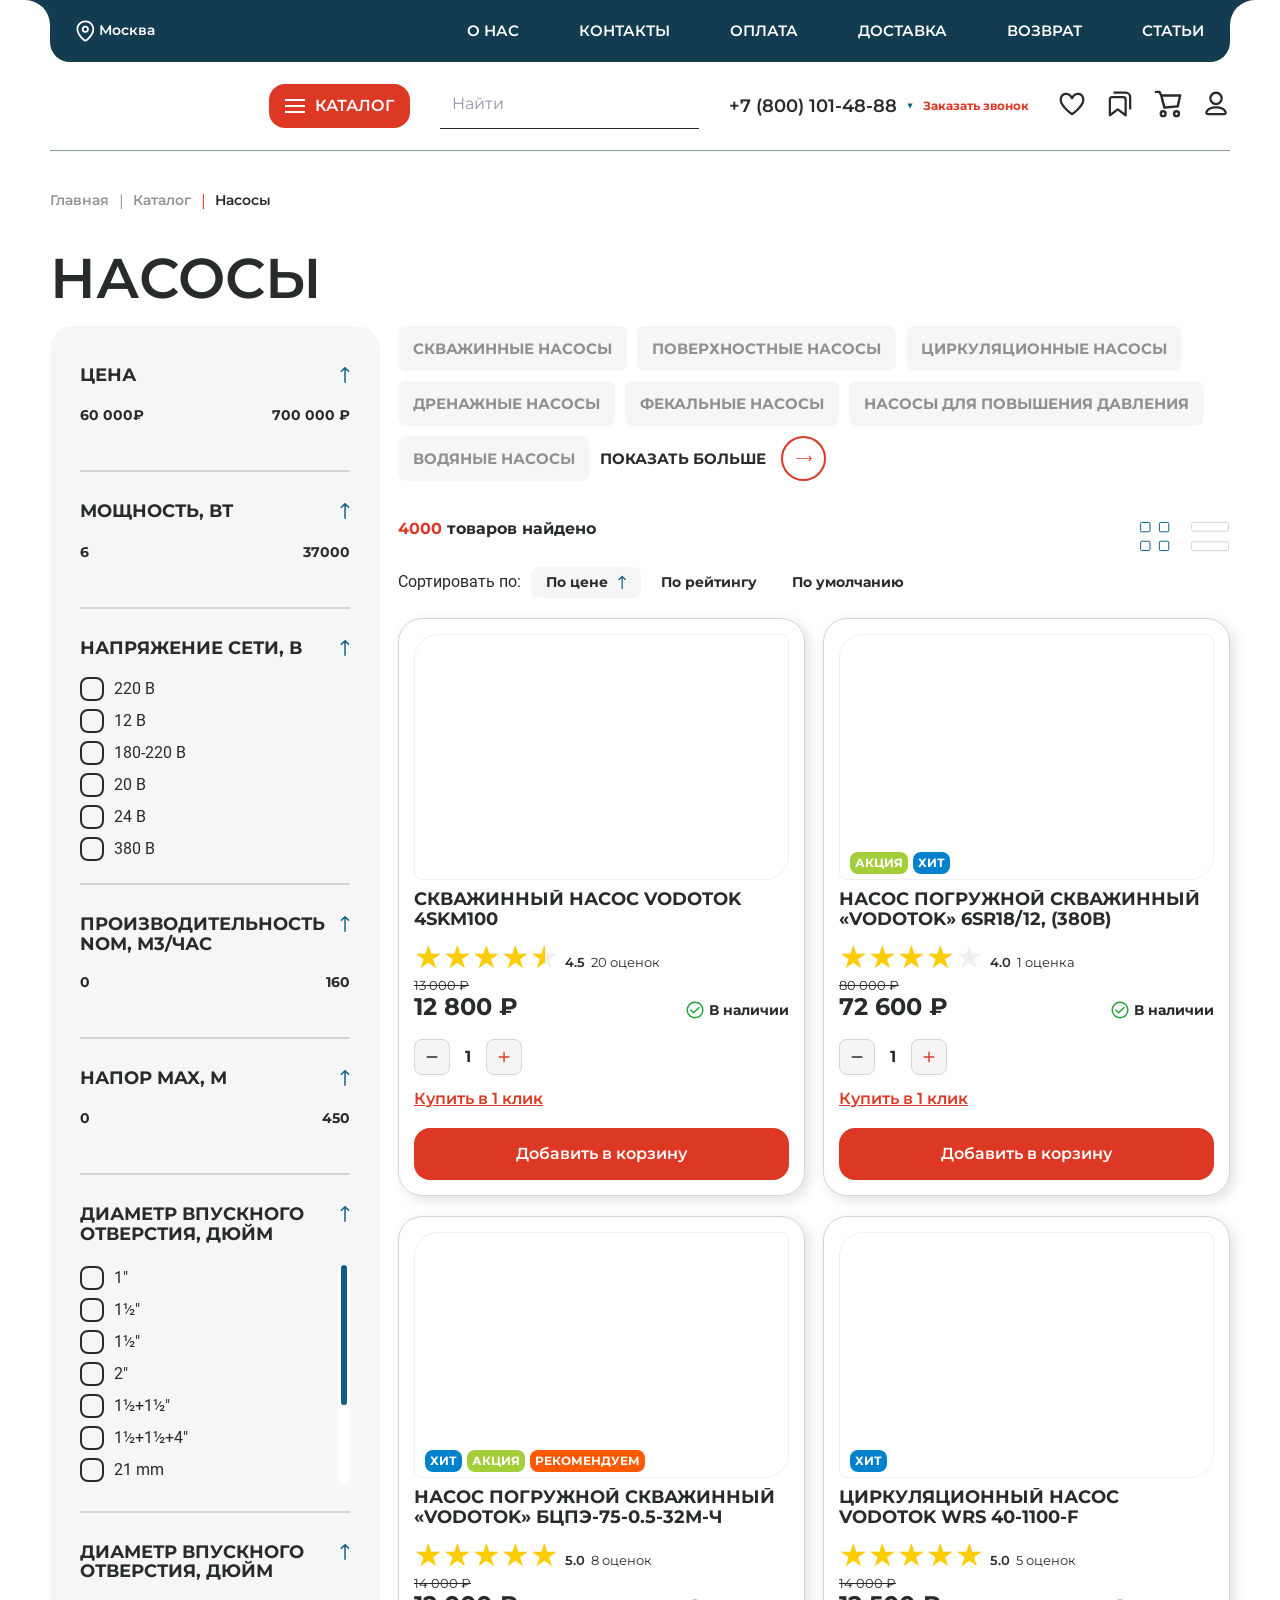
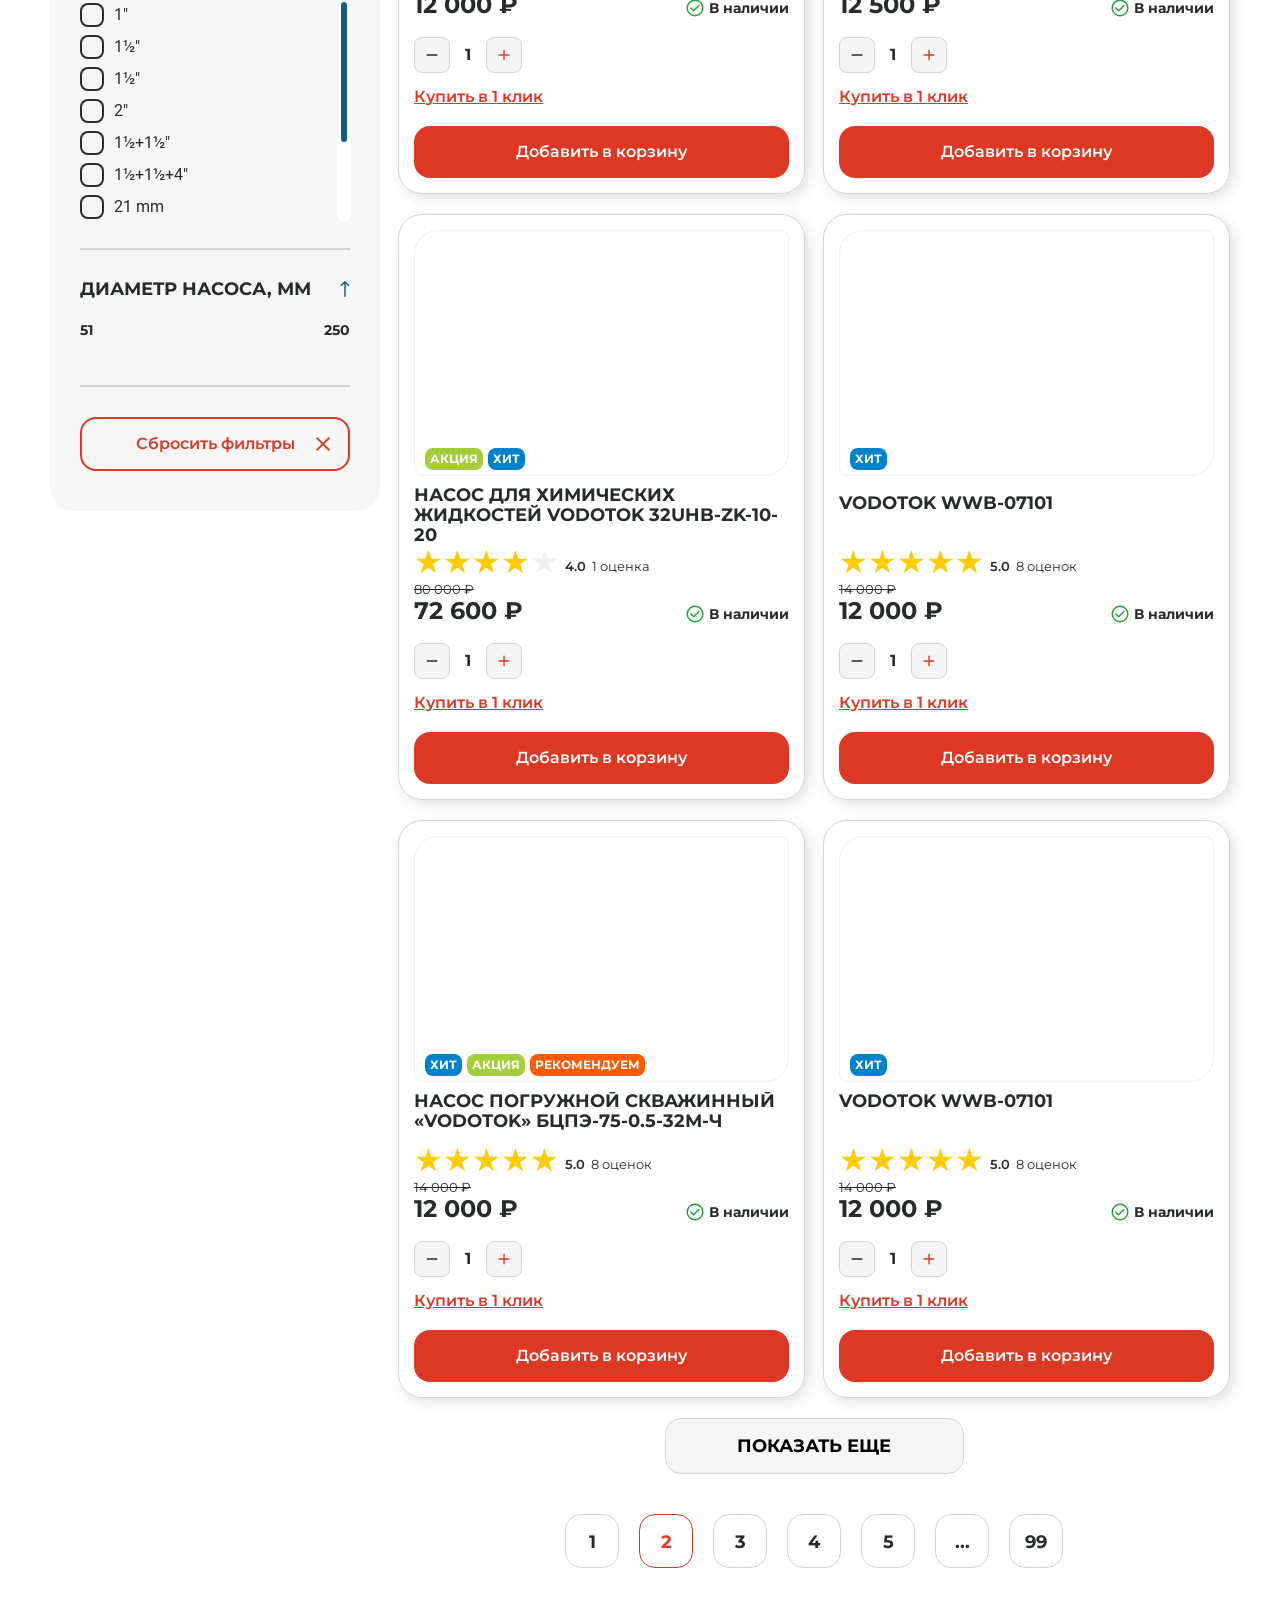
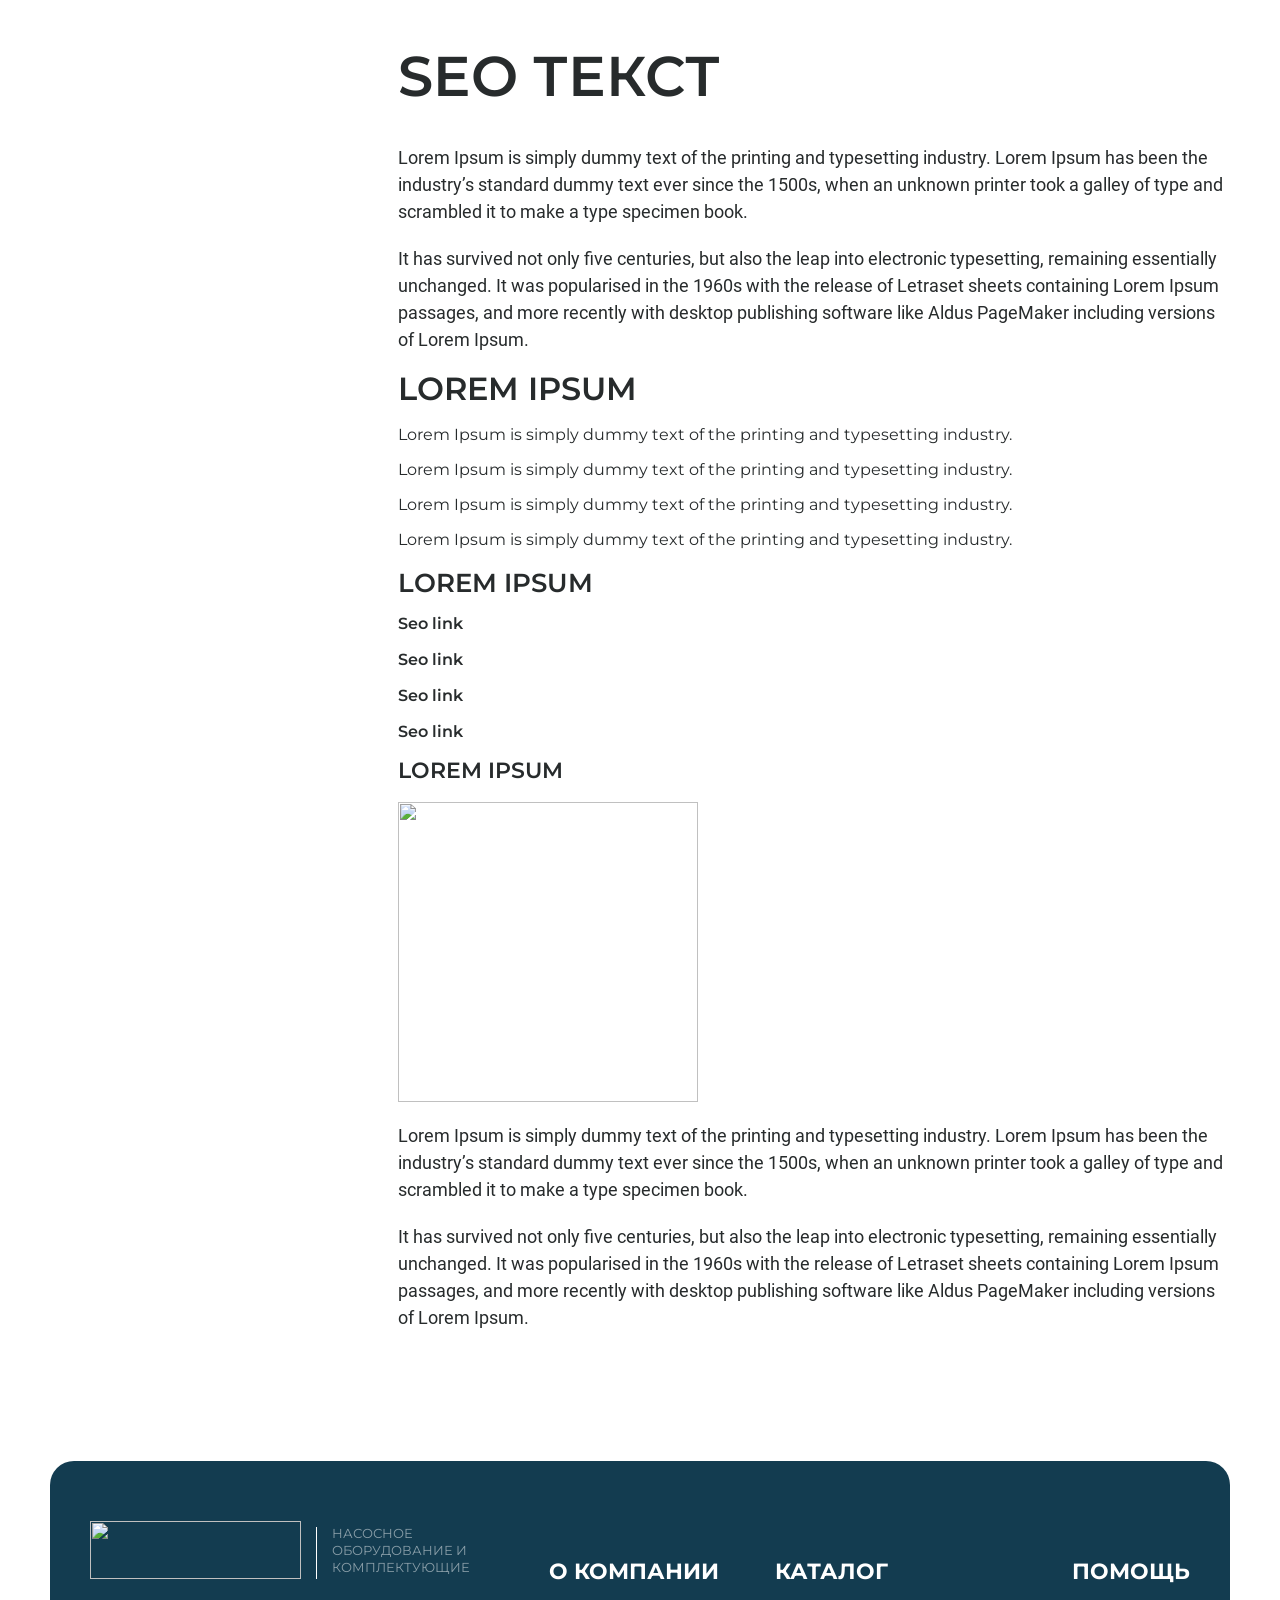
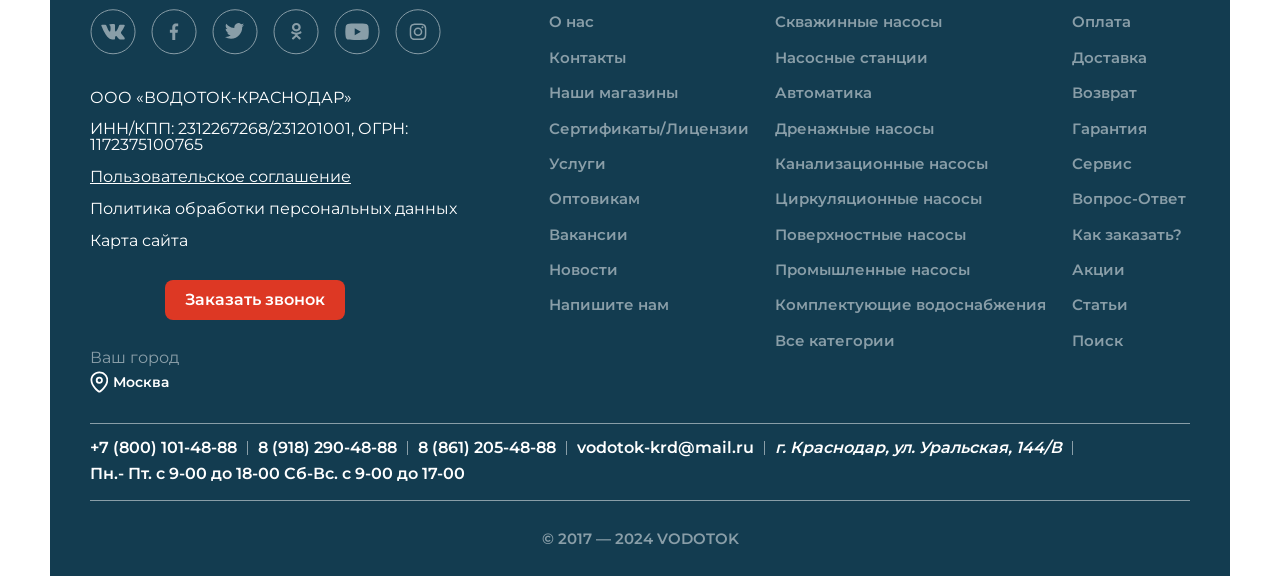
==== commit f16d6542: "Rename listing.html to index.html" ====
--- a/index.html
+++ b/index.html
@@ -1 +1 @@
-<!DOCTYPE html><html lang="ru" class="page"><head><meta charset="UTF-8"><meta name="viewport" content="width=device-width,initial-scale=1"><meta http-equiv="X-UA-Compatible" content="ie=edge"><meta name="theme-color" content="#111111"><title>Site</title><link rel="stylesheet" href="css/vendor.css"><link rel="stylesheet" href="css/main.css"><script defer="defer" src="js/main.js"></script></head><body id="page" class="page__body"><div class="site-container"><header class="header"><div class="header__top header-top"><div class="container header-top__container"><div class="header-top__content"><div class="header-top__left"></div><div class="header-top__right"></div><div class="address-wrap"><div class="header-top__address address"><svg class="address__svg"><use xlink:href="img/sprite.svg#mark"></use></svg><div class="address__text">Москва</div></div><div class="address-wrap__popup address-popup"><button class="address-popup__close btn-reset"><picture><source srcset="img/close.webp" type="image/webp"><img src="img/close.avif" alt=""></picture></button><div class="address-popup__subtitle">Сменить город на&nbsp;г. Краснодар?</div><div class="address-popup__btns"><button class="address-popup__btn btn-reset" data-path="city" data-animation="fadeInUp" data-speed="300">Сменить</button> <button class="address-popup__btn btn-reset">Пропустить</button></div></div></div><nav class="header-top__nav nav"><ul class="nav__list list-reset"><li class="nav__item"><a href="#" class="nav__link">О&nbsp;нас</a></li><li class="nav__item"><a href="#" class="nav__link">Контакты</a></li><li class="nav__item"><a href="#" class="nav__link">Оплата</a></li><li class="nav__item"><a href="#" class="nav__link">Доставка</a></li><li class="nav__item"><a href="#" class="nav__link">Возврат</a></li><li class="nav__item"><a href="#" class="nav__link">Статьи</a></li></ul></nav></div></div></div><div class="header__bottom header-bottom"><div class="container header-bottom__container"><div class="header-bottom__content"><a href="#" class="header-bottom__logo"><picture><source srcset="img/logo.webp" type="image/webp"><img src="img/logo.avif" alt=""></picture></a><div class="header-bottom__catalog catalog catalog--desktop"><button class="burger burger--catalog btn-reset"><span class="burger__line"></span></button> <span>Каталог</span></div><form action="#" class="header-bottom__form header-form"><label class="header-form__label"><input type="text" placeholder="Найти" class="header-form__input" data-path="search" data-animation="fadeInUp" data-speed="300"></label> <button type="button" class="header-form__btn btn-reset"></button></form><div class="header-bottom__tel tel"><div class="tel__link-wrap"><a class="tel__link"><span class="tel__text">+7 (800) 101-48-88</span><div class="tel__arrow"><svg><use xlink:href="img/sprite.svg#arrow"></use></svg></div></a><div class="tel__popup tel-popup"><a href="tel:+78001014888" class="tel-popup__link">+7 (800) 101-48-88</a> <a href="tel:+78001014888" class="tel-popup__link">+7 (800) 101-48-88</a> <a href="tel:+78001014888" class="tel-popup__link">+7 (800) 101-48-88</a></div></div><button class="tel__btn btn-reset" data-path="order" data-animation="fadeInUp" data-speed="300">Заказать звонок</button></div><div class="header-bottom__links header-links"><div class="header-links__link"><div class="icon header-links__svg"><svg><use xlink:href="img/sprite.svg#tel"></use></svg></div><div class="header-links__popup tel-popup"><a href="tel:78001014888" class="tel-popup__link">+7 (800) 101-48-88</a> <a href="tel:78001014888" class="tel-popup__link">+7 (800) 101-48-88</a> <a href="tel:78001014888" class="tel-popup__link">+7 (800) 101-48-88</a></div></div><div class="header-links__link"><div class="icon header-links__svg"><svg><use xlink:href="img/sprite.svg#heart"></use></svg></div></div><div class="header-links__link"><div class="icon header-links__svg"><svg><use xlink:href="img/sprite.svg#bookmark"></use></svg></div></div><div class="header-links__link header-links__link--basket"><div class="icon header-links__svg"><svg><use xlink:href="img/sprite.svg#cart"></use></svg></div><span class="header-links__counter">1</span></div><div class="header-links__link"><div class="icon icon--account header-links__svg"><svg><use xlink:href="img/sprite.svg#user"></use></svg></div></div></div><div class="header-bottom__burger-wrapper burger-wrapper"><button class="burger burger--mobile btn-reset" title=""><span class="burger__line"></span></button></div></div></div></div><div class="header__catalog header-catalog"><div class="container header-catalog__container"><menu class="header-catalog__menu menu list-reset"><li class="menu__item"><a href="#" class="menu__link"><div class="menu__img"><picture><source data-srcset="img/catalog-1.webp" type="image/webp"><img class="lazy" data-src="img/catalog-1.avif" alt=""></picture></div><div class="menu__descr">Скважинные насосы</div></a></li><li class="menu__item"><a href="#" class="menu__link"><div class="menu__img"><picture><source data-srcset="img/catalog-9.webp" type="image/webp"><img class="lazy" data-src="img/catalog-9.avif" alt=""></picture></div><div class="menu__descr">Поверхностные насосы</div></a></li><li class="menu__item"><a href="#" class="menu__link"><div class="menu__img"><picture><source data-srcset="img/catalog-17.webp" type="image/webp"><img class="lazy" data-src="img/catalog-17.avif" alt=""></picture></div><div class="menu__descr">Циркуляционные насосы</div></a></li><li class="menu__item"><a href="#" class="menu__link"><div class="menu__img"><picture><source data-srcset="img/catalog-2.webp" type="image/webp"><img class="lazy" data-src="img/catalog-2.avif" alt=""></picture></div><div class="menu__descr">Дренажные насосы</div></a></li><li class="menu__item"><a href="#" class="menu__link"><div class="menu__img"><picture><source data-srcset="img/catalog-10.webp" type="image/webp"><img class="lazy" data-src="img/catalog-10.avif" alt=""></picture></div><div class="menu__descr">Фекальные насосы</div></a></li><li class="menu__item"><a href="#" class="menu__link"><div class="menu__img"><picture><source data-srcset="img/catalog-18.webp" type="image/webp"><img class="lazy" data-src="img/catalog-18.avif" alt=""></picture></div><div class="menu__descr">Насосы для повышения давления</div></a></li><li class="menu__item"><a href="#" class="menu__link"><div class="menu__img"><picture><source data-srcset="img/catalog-3.webp" type="image/webp"><img class="lazy" data-src="img/catalog-3.avif" alt=""></picture></div><div class="menu__descr">Водяные насосы</div></a></li><li class="menu__item"><a href="#" class="menu__link"><div class="menu__img"><picture><source data-srcset="img/catalog-11.webp" type="image/webp"><img class="lazy" data-src="img/catalog-11.avif" alt=""></picture></div><div class="menu__descr">Насосы трюмные</div></a></li><li class="menu__item"><a href="#" class="menu__link"><div class="menu__img"><picture><source data-srcset="img/catalog-19.webp" type="image/webp"><img class="lazy" data-src="img/catalog-19.avif" alt=""></picture></div><div class="menu__descr">Насосные станции</div></a></li><li class="menu__item"><a href="#" class="menu__link"><div class="menu__img"><picture><source data-srcset="img/catalog-4.webp" type="image/webp"><img class="lazy" data-src="img/catalog-4.avif" alt=""></picture></div><div class="menu__descr">Насосы для дизельного топлива</div></a></li><li class="menu__item"><a href="#" class="menu__link"><div class="menu__img"><picture><source data-srcset="img/catalog-12.webp" type="image/webp"><img class="lazy" data-src="img/catalog-12.avif" alt=""></picture></div><div class="menu__descr">Насосы для перекачивания химических жидкостей</div></a></li><li class="menu__item"><a href="#" class="menu__link"><div class="menu__img"><picture><source data-srcset="img/catalog-20.webp" type="image/webp"><img class="lazy" data-src="img/catalog-20.avif" alt=""></picture></div><div class="menu__descr">Оголовок для скважины</div></a></li><li class="menu__item"><a href="#" class="menu__link"><div class="menu__img"><picture><source data-srcset="img/catalog-5.webp" type="image/webp"><img class="lazy" data-src="img/catalog-5.avif" alt=""></picture></div><div class="menu__descr">Водоток ()</div></a></li><li class="menu__item"><a href="#" class="menu__link"><div class="menu__img"><picture><source data-srcset="img/catalog-13.webp" type="image/webp"><img class="lazy" data-src="img/catalog-13.avif" alt=""></picture></div><div class="menu__descr">Колодезные насосы</div></a></li><li class="menu__item"><a href="#" class="menu__link"><div class="menu__img"><picture><source data-srcset="img/catalog-21.webp" type="image/webp"><img class="lazy" data-src="img/catalog-21.avif" alt=""></picture></div><div class="menu__descr">Фонтанные насосы</div></a></li><li class="menu__item"><a href="#" class="menu__link"><div class="menu__img"><picture><source data-srcset="img/catalog-6.webp" type="image/webp"><img class="lazy" data-src="img/catalog-6.avif" alt=""></picture></div><div class="menu__descr">Винтовые скважинные насосы</div></a></li><li class="menu__item"><a href="#" class="menu__link"><div class="menu__img"><picture><source data-srcset="img/catalog-14.webp" type="image/webp"><img class="lazy" data-src="img/catalog-14.avif" alt=""></picture></div><div class="menu__descr">Насосы для перекачки невзрывоопасных газов</div></a></li><li class="menu__item"><a href="#" class="menu__link"><div class="menu__img"><picture><source data-srcset="img/catalog-22.webp" type="image/webp"><img class="lazy" data-src="img/catalog-22.avif" alt=""></picture></div><div class="menu__descr">Канализационные насосы</div></a></li><li class="menu__item"><a href="#" class="menu__link"><div class="menu__img"><picture><source data-srcset="img/catalog-7.webp" type="image/webp"><img class="lazy" data-src="img/catalog-7.avif" alt=""></picture></div><div class="menu__descr">Насосы для дизельного топлива 220В</div></a></li><li class="menu__item"><a href="#" class="menu__link"><div class="menu__img"><picture><source data-srcset="img/catalog-15.webp" type="image/webp"><img class="lazy" data-src="img/catalog-15.avif" alt=""></picture></div><div class="menu__descr">Насосы для фонтана</div></a></li><li class="menu__item"><a href="#" class="menu__link"><div class="menu__img"><picture><source data-srcset="img/catalog-23.webp" type="image/webp"><img class="lazy" data-src="img/catalog-23.avif" alt=""></picture></div><div class="menu__descr">Насос циркуляционный XRS 25/4-180</div></a></li><li class="menu__item"><a href="#" class="menu__link"><div class="menu__img"><picture><source data-srcset="img/catalog-8.webp" type="image/webp"><img class="lazy" data-src="img/catalog-8.avif" alt=""></picture></div><div class="menu__descr">Стабилизаторы напряжения</div></a></li><li class="menu__item"><a href="#" class="menu__link"><div class="menu__img"><picture><source data-srcset="img/catalog-16.webp" type="image/webp"><img class="lazy" data-src="img/catalog-16.avif" alt=""></picture></div><div class="menu__descr">Поплавковые выключатели</div></a></li><li class="menu__item"><a href="#" class="menu__link"><div class="menu__img"><picture><source data-srcset="img/catalog-24.webp" type="image/webp"><img class="lazy" data-src="img/catalog-24.avif" alt=""></picture></div><div class="menu__descr">Аксессуары для насосов</div></a></li></menu></div></div><div class="header__mobile header-mobile"><div class="container header-mobile__container"><div class="header-mobile__content"><div class="header-mobile__top"><a href="#" data-path="city" data-animation="fadeInUp" data-speed="300" class="header-mobile__address address"><svg class="address__svg"><use xlink:href="img/sprite.svg#mark"></use></svg><div class="address__text">Москва</div></a><div class="header-links"><a href="#" class="header-links__link"><div class="icon header-links__svg"><svg><use xlink:href="img/sprite.svg#bookmark"></use></svg></div></a><a href="#" class="header-links__link"><div class="icon header-links__svg"><svg><use xlink:href="img/sprite.svg#user"></use></svg></div></a></div></div><form action="#" class="header-mobile__form header-form"><label class="header-form__label"><input type="text" placeholder="Найти" class="header-form__input"></label> <button class="header-form__btn btn-reset"></button></form><div class="header-mobile__tel tel"><a href="tel:78001014888" class="tel__link"><span class="tel__text">+7 (800) 101-48-88</span><div class="tel__arrow"><svg><use xlink:href="img/sprite.svg#arrow"></use></svg></div></a><button class="tel__btn btn-reset" data-path="order" data-animation="fadeInUp" data-speed="300">Заказать звонок</button></div><div class="header-mobile__catalog catalog catalog--mobile"><button class="burger burger-catalog burger-catalog--mobile btn-reset"><span class="burger__line"></span></button> <span>Каталог</span></div><div class="header-mobile__menu menu"><div class="menu__item"><a href="#" class="menu__link"><div class="menu__img"><picture><source data-srcset="img/catalog-1.webp" type="image/webp"><img class="lazy" data-src="img/catalog-1.avif" alt=""></picture></div><div class="menu__descr">Скважинные насосы</div></a></div><div class="menu__item"><a href="#" class="menu__link"><div class="menu__img"><picture><source data-srcset="img/catalog-9.webp" type="image/webp"><img class="lazy" data-src="img/catalog-9.avif" alt=""></picture></div><div class="menu__descr">Поверхностные насосы</div></a></div><div class="menu__item"><a href="#" class="menu__link"><div class="menu__img"><picture><source data-srcset="img/catalog-17.webp" type="image/webp"><img class="lazy" data-src="img/catalog-17.avif" alt=""></picture></div><div class="menu__descr">Циркуляционные насосы</div></a></div><div class="menu__item"><a href="#" class="menu__link"><div class="menu__img"><picture><source data-srcset="img/catalog-2.webp" type="image/webp"><img class="lazy" data-src="img/catalog-2.avif" alt=""></picture></div><div class="menu__descr">Дренажные насосы</div></a></div><div class="menu__item"><a href="#" class="menu__link"><div class="menu__img"><picture><source data-srcset="img/catalog-10.webp" type="image/webp"><img class="lazy" data-src="img/catalog-10.avif" alt=""></picture></div><div class="menu__descr">Фекальные насосы</div></a></div><div class="menu__item"><a href="#" class="menu__link"><div class="menu__img"><picture><source data-srcset="img/catalog-18.webp" type="image/webp"><img class="lazy" data-src="img/catalog-18.avif" alt=""></picture></div><div class="menu__descr">Насосы для повышения давления</div></a></div><div class="menu__item"><a href="#" class="menu__link"><div class="menu__img"><picture><source data-srcset="img/catalog-3.webp" type="image/webp"><img class="lazy" data-src="img/catalog-3.avif" alt=""></picture></div><div class="menu__descr">Водяные насосы</div></a></div><div class="menu__item"><a href="#" class="menu__link"><div class="menu__img"><picture><source data-srcset="img/catalog-11.webp" type="image/webp"><img class="lazy" data-src="img/catalog-11.avif" alt=""></picture></div><div class="menu__descr">Насосы трюмные</div></a></div><div class="menu__item"><a href="#" class="menu__link"><div class="menu__img"><picture><source data-srcset="img/catalog-19.webp" type="image/webp"><img class="lazy" data-src="img/catalog-19.avif" alt=""></picture></div><div class="menu__descr">Насосные станции</div></a></div><div class="menu__item"><a href="#" class="menu__link"><div class="menu__img"><picture><source data-srcset="img/catalog-4.webp" type="image/webp"><img class="lazy" data-src="img/catalog-4.avif" alt=""></picture></div><div class="menu__descr">Насосы для дизельного топлива</div></a></div><div class="menu__item"><a href="#" class="menu__link"><div class="menu__img"><picture><source data-srcset="img/catalog-12.webp" type="image/webp"><img class="lazy" data-src="img/catalog-12.avif" alt=""></picture></div><div class="menu__descr">Насосы для перекачивания химических жидкостей</div></a></div><div class="menu__item"><a href="#" class="menu__link"><div class="menu__img"><picture><source data-srcset="img/catalog-20.webp" type="image/webp"><img class="lazy" data-src="img/catalog-20.avif" alt=""></picture></div><div class="menu__descr">Оголовок для скважины</div></a></div><div class="menu__item"><a href="#" class="menu__link"><div class="menu__img"><picture><source data-srcset="img/catalog-5.webp" type="image/webp"><img class="lazy" data-src="img/catalog-5.avif" alt=""></picture></div><div class="menu__descr">Водоток ()</div></a></div><div class="menu__item"><a href="#" class="menu__link"><div class="menu__img"><picture><source data-srcset="img/catalog-13.webp" type="image/webp"><img class="lazy" data-src="img/catalog-13.avif" alt=""></picture></div><div class="menu__descr">Колодезные насосы</div></a></div><div class="menu__item"><a href="#" class="menu__link"><div class="menu__img"><picture><source data-srcset="img/catalog-21.webp" type="image/webp"><img class="lazy" data-src="img/catalog-21.avif" alt=""></picture></div><div class="menu__descr">Фонтанные насосы</div></a></div><div class="menu__item"><a href="#" class="menu__link"><div class="menu__img"><picture><source data-srcset="img/catalog-6.webp" type="image/webp"><img class="lazy" data-src="img/catalog-6.avif" alt=""></picture></div><div class="menu__descr">Винтовые скважинные насосы</div></a></div><div class="menu__item"><a href="#" class="menu__link"><div class="menu__img"><picture><source data-srcset="img/catalog-14.webp" type="image/webp"><img class="lazy" data-src="img/catalog-14.avif" alt=""></picture></div><div class="menu__descr">Насосы для перекачки невзрывоопасных газов</div></a></div><div class="menu__item"><a href="#" class="menu__link"><div class="menu__img"><picture><source data-srcset="img/catalog-22.webp" type="image/webp"><img class="lazy" data-src="img/catalog-22.avif" alt=""></picture></div><div class="menu__descr">Канализационные насосы</div></a></div><div class="menu__item"><a href="#" class="menu__link"><div class="menu__img"><picture><source data-srcset="img/catalog-7.webp" type="image/webp"><img class="lazy" data-src="img/catalog-7.avif" alt=""></picture></div><div class="menu__descr">Насосы для дизельного топлива 220В</div></a></div><div class="menu__item"><a href="#" class="menu__link"><div class="menu__img"><picture><source data-srcset="img/catalog-15.webp" type="image/webp"><img class="lazy" data-src="img/catalog-15.avif" alt=""></picture></div><div class="menu__descr">Насосы для фонтана</div></a></div><div class="menu__item"><a href="#" class="menu__link"><div class="menu__img"><picture><source data-srcset="img/catalog-23.webp" type="image/webp"><img class="lazy" data-src="img/catalog-23.avif" alt=""></picture></div><div class="menu__descr">Насос циркуляционный XRS 25/4-180</div></a></div><div class="menu__item"><a href="#" class="menu__link"><div class="menu__img"><picture><source data-srcset="img/catalog-8.webp" type="image/webp"><img class="lazy" data-src="img/catalog-8.avif" alt=""></picture></div><div class="menu__descr">Стабилизаторы напряжения</div></a></div><div class="menu__item"><a href="#" class="menu__link"><div class="menu__img"><picture><source data-srcset="img/catalog-16.webp" type="image/webp"><img class="lazy" data-src="img/catalog-16.avif" alt=""></picture></div><div class="menu__descr">Поплавковые выключатели</div></a></div><div class="menu__item"><a href="#" class="menu__link"><div class="menu__img"><picture><source data-srcset="img/catalog-24.webp" type="image/webp"><img class="lazy" data-src="img/catalog-24.avif" alt=""></picture></div><div class="menu__descr">Аксессуары для насосов</div></a></div></div><nav class="header-mobile__nav nav"><ul class="nav__list list-reset"><li class="nav__item"><a href="#" class="nav__link">О&nbsp;нас</a></li><li class="nav__item"><a href="#" class="nav__link">Контакты</a></li><li class="nav__item"><a href="#" class="nav__link">Оплата</a></li><li class="nav__item"><a href="#" class="nav__link">Доставка</a></li><li class="nav__item"><a href="#" class="nav__link">Возврат</a></li><li class="nav__item"><a href="#" class="nav__link">Статьи</a></li></ul></nav></div></div></div></header><div class="modal-basket"><div class="modal-basket__container"><div class="modal-basket__close modal-close"><picture><source data-srcset="img/close.webp" type="image/webp"><img class="lazy" data-src="img/close.avif" alt=""></picture></div><div class="modal-basket__content"><div class="modal-basket__title">Корзина</div><div class="modal-basket__blocks"><div class="modal-basket__block"><div class="modal-basket__wrap"><div class="modal-basket__img"><picture><source data-srcset="img/card-1.webp" type="image/webp"><img class="lazy" data-src="img/card-1.avif" alt=""></picture></div><div class="modal-basket__center"><a href="#" class="title modal-basket__link">Насос самовсасывающий Vodotok JGP90022</a><div class="modal-basket__counter"><div class="modal-basket__price">10&nbsp;500&nbsp;₽</div><div class="modal-basket__basket basket"><button class="basket__minus btn-reset"><svg class="basket__svg"><use xlink:href="img/sprite.svg#minus"></use></svg></button><div class="basket__count">2</div><button class="basket__plus btn-reset"><svg class="basket__svg"><use xlink:href="img/sprite.svg#plus"></use></svg></button></div><div class="modal-basket__price">21&nbsp;000&nbsp;₽</div></div></div></div><a href="#" class="title modal-basket__hidden-link">Насос самовсасывающий Vodotok JGP90022</a><div class="modal-basket__icons"><a href="#" class="modal-basket__icon"><svg><use xlink:href="img/sprite.svg#heart"></use></svg> </a><a href="#" class="modal-basket__icon"><svg><use xlink:href="img/sprite.svg#bin"></use></svg></a></div></div><div class="modal-basket__block"><div class="modal-basket__wrap"><div class="modal-basket__img"><picture><source data-srcset="img/card-2.webp" type="image/webp"><img class="lazy" data-src="img/card-2.avif" alt=""></picture></div><div class="modal-basket__center"><a href="#" class="title modal-basket__link">Vodotok НСП-800</a><div class="modal-basket__counter"><div class="modal-basket__price">5&nbsp;800&nbsp;₽</div><div class="modal-basket__basket basket"><button class="basket__minus btn-reset"><svg class="basket__svg"><use xlink:href="img/sprite.svg#minus"></use></svg></button><div class="basket__count">1</div><button class="basket__plus btn-reset"><svg class="basket__svg"><use xlink:href="img/sprite.svg#plus"></use></svg></button></div><div class="modal-basket__price">5&nbsp;800&nbsp;₽</div></div></div></div><a href="#" class="title modal-basket__hidden-link">Vodotok НСП-800</a><div class="modal-basket__icons"><a href="#" class="modal-basket__icon"><svg><use xlink:href="img/sprite.svg#heart"></use></svg> </a><a href="#" class="modal-basket__icon"><svg><use xlink:href="img/sprite.svg#bin"></use></svg></a></div></div></div><div class="modal-basket__bottom basket-bottom"><div class="basket-bottom__descr"><span>Итого</span><div><span>3&nbsp;</span>товара</div><div>на&nbsp;26&nbsp;800&nbsp;₽</div></div><div class="basket-bottom__btns"><button class="basket-bottom__btn btn-primary btn-reset">Перейти в корзину</button> <button class="basket-bottom__btn btn-reset btn-primary">Быстрый заказ</button></div></div></div></div></div><div class="popup-add"><div class="popup-add__container"><div class="popup-add__close modal-close"><picture><source data-srcset="img/close.webp" type="image/webp"><img class="lazy" data-src="img/close.avif" alt=""></picture></div><div class="popup-add__content"><div class="popup-add__block"><div class="popup-add__img"><picture><source data-srcset="img/popup-add.webp" type="image/webp"><img class="lazy" data-src="img/popup-add.avif" alt=""></picture></div><div class="popup-add__descr">Vodotok WRS 40-1100-F</div></div><div class="popup-add__text">Добавлен в&nbsp;избранное</div></div></div></div><main class="main"><section class="pumps"><div class="container pumps__container"><ul class="pumps__breadcrumbs breadcrumbs list-reset"><li class="breadcrumbs__item"><a href="index.html" class="breadcrumbs__link">Главная</a></li><li class="breadcrumbs__item"><a href="index.html" class="breadcrumbs__link">Каталог</a></li><li class="breadcrumbs__item"><a class="breadcrumbs__link">Насосы</a></li></ul><h2 class="title pumps__title">Насосы</h2><div class="pumps__block"><div class="pumps__hidden"><ul class="goods-list list-reset"><li class="goods-list__item"><a href="#" class="goods-list__tab">Скважинные насосы</a></li><li class="goods-list__item"><a href="#" class="goods-list__tab">Поверхностные насосы</a></li><li class="goods-list__item"><a href="#" class="goods-list__tab">Циркуляционные насосы</a></li><li class="goods-list__item"><a href="#" class="goods-list__tab">Дренажные насосы</a></li><li class="goods-list__item"><a href="#" class="goods-list__tab">Фекальные насосы</a></li><li class="goods-list__item"><a href="#" class="goods-list__tab">Насосы для повышения давления</a></li><li class="goods-list__item"><a href="#" class="goods-list__tab">Водяные насосы</a></li><li class="goods-list__item"><a href="#" class="goods-list__tab">Скважинные насосы</a></li><li class="goods-list__item"><a href="#" class="goods-list__tab">Поверхностные насосы</a></li><li class="goods-list__item"><a href="#" class="goods-list__tab">Циркуляционные насосы</a></li><li class="goods-list__item"><a href="#" class="goods-list__tab">Дренажные насосы</a></li><li class="goods-list__item"><a href="#" class="goods-list__tab">Фекальные насосы</a></li><li class="goods-list__item"><a href="#" class="goods-list__tab">Насосы для повышения давления</a></li><li class="goods-list__item"><a href="#" class="goods-list__tab">Водяные насосы</a></li><li class="goods-list__item goods-list__item-btn"><div class="goods-list__link-descr">Показать больше</div><div class="goods-list__link-icon"><svg><use xlink:href="img/sprite.svg#arrow-right-block"></use></svg></div></li></ul><div class="goods-sorting"><div class="goods-sorting__filter"><div class="goods-sorting__descr"><span>4000 </span>товаров найдено</div><div class="goods-sorting__filter-svg"><div class="goods-sorting__filter-descr">Фильтр</div></div></div></div></div><div class="pumps__left pumps-filters"><div class="pumps-filters__item pumps-filter pumps-filter--active pumps-filter--range"><div class="pumps-filter__top filter-top"><div class="filter-top__descr">Цена</div><div class="filter-top__arrow"><svg><use xlink:href="img/sprite.svg#filter-arrow"></use></svg></div></div><div class="pumps-filter__bottom pumps-filter__bottom--open"><div class="pumps-filter__values"><div class="pumps-filter__value-wrap"><div class="pumps-filter__value" id="price-min">60 000</div><span class="pumps-filter__value-descr">₽</span></div><div class="pumps-filter__value-wrap"><div class="pumps-filter__value" id="price-max">700 000&nbsp;</div><span class="pumps-filter__value-descr">₽</span></div></div><div class="pumps-filter__slider price-slider"></div></div></div><div class="pumps-filters__item pumps-filter pumps-filter--active pumps-filter--range"><div class="pumps-filter__top filter-top"><div class="filter-top__descr">Мощность, ВТ</div><div class="filter-top__arrow"><svg><use xlink:href="img/sprite.svg#filter-arrow"></use></svg></div></div><div class="pumps-filter__bottom pumps-filter__bottom--open"><div class="pumps-filter__values"><div class="pumps-filter__value" id="power-min">6</div><div class="pumps-filter__value" id="power-max">37000</div></div><div class="pumps-filter__slider power-slider"></div></div></div><div class="pumps-filters__item pumps-filter pumps-filter--active"><div class="pumps-filter__top filter-top"><div class="filter-top__descr">Напряжение сети, В</div><div class="filter-top__arrow"><svg><use xlink:href="img/sprite.svg#filter-arrow"></use></svg></div></div><div class="pumps-filter__bottom pumps-filter__bottom--open"><ul class="pumps-filter__checkbox checkbox list-reset"><li class="checkbox__item"><label class="checkbox__label"><input type="checkbox" class="checkbox__check"> <span class="checkbox__span"></span> <span class="checkbox__descr">220&nbsp;В</span></label></li><li class="checkbox__item"><label class="checkbox__label"><input type="checkbox" class="checkbox__check"> <span class="checkbox__span"></span> <span class="checkbox__descr">12&nbsp;В</span></label></li><li class="checkbox__item"><label class="checkbox__label"><input type="checkbox" class="checkbox__check"> <span class="checkbox__span"></span> <span class="checkbox__descr">180-220&nbsp;В</span></label></li><li class="checkbox__item"><label class="checkbox__label"><input type="checkbox" class="checkbox__check"> <span class="checkbox__span"></span> <span class="checkbox__descr">20&nbsp;В</span></label></li><li class="checkbox__item"><label class="checkbox__label"><input type="checkbox" class="checkbox__check"> <span class="checkbox__span"></span> <span class="checkbox__descr">24&nbsp;В</span></label></li><li class="checkbox__item"><label class="checkbox__label"><input type="checkbox" class="checkbox__check"> <span class="checkbox__span"></span> <span class="checkbox__descr">380&nbsp;В</span></label></li></ul></div></div><div class="pumps-filters__item pumps-filter pumps-filter--active pumps-filter--range"><div class="pumps-filter__top filter-top"><div class="filter-top__descr">Производительность nom, м3/час</div><div class="filter-top__arrow"><svg><use xlink:href="img/sprite.svg#filter-arrow"></use></svg></div></div><div class="pumps-filter__bottom pumps-filter__bottom--open"><div class="pumps-filter__values"><div class="pumps-filter__value" id="productivity-min">0</div><div class="pumps-filter__value" id="productivity-max">160</div></div><div class="pumps-filter__slider productivity-slider"></div></div></div><div class="pumps-filters__item pumps-filter pumps-filter--active pumps-filter--range"><div class="pumps-filter__top filter-top"><div class="filter-top__descr">Напор max, м</div><div class="filter-top__arrow"><svg><use xlink:href="img/sprite.svg#filter-arrow"></use></svg></div></div><div class="pumps-filter__bottom pumps-filter__bottom--open"><div class="pumps-filter__values"><div class="pumps-filter__value" id="pressure-min">0</div><div class="pumps-filter__value" id="pressure-max">450</div></div><div class="pumps-filter__slider pressure-slider"></div></div></div><div class="pumps-filters__item pumps-filter pumps-filter--active"><div class="pumps-filter__top filter-top"><div class="filter-top__descr">Диаметр впускного отверстия, дюйм</div><div class="filter-top__arrow"><svg><use xlink:href="img/sprite.svg#filter-arrow"></use></svg></div></div><div class="pumps-filter__bottom pumps-filter__bottom--open pumps-filter__bottom--simplebar" data-simplebar><ul class="pumps-filter__checkbox checkbox list-reset"><li class="checkbox__item"><label class="checkbox__label"><input type="checkbox" class="checkbox__check"> <span class="checkbox__span"></span> <span class="checkbox__descr">1&Prime;</span></label></li><li class="checkbox__item"><label class="checkbox__label"><input type="checkbox" class="checkbox__check"> <span class="checkbox__span"></span> <span class="checkbox__descr">1&frac12;&Prime;</span></label></li><li class="checkbox__item"><label class="checkbox__label"><input type="checkbox" class="checkbox__check"> <span class="checkbox__span"></span> <span class="checkbox__descr">1&frac12;&Prime;</span></label></li><li class="checkbox__item"><label class="checkbox__label"><input type="checkbox" class="checkbox__check"> <span class="checkbox__span"></span> <span class="checkbox__descr">2&Prime;</span></label></li><li class="checkbox__item"><label class="checkbox__label"><input type="checkbox" class="checkbox__check"> <span class="checkbox__span"></span> <span class="checkbox__descr">1&frac12;+1&frac12;&Prime;</span></label></li><li class="checkbox__item"><label class="checkbox__label"><input type="checkbox" class="checkbox__check"> <span class="checkbox__span"></span> <span class="checkbox__descr">1&frac12;+1&frac12;+4&Prime;</span></label></li><li class="checkbox__item"><label class="checkbox__label"><input type="checkbox" class="checkbox__check"> <span class="checkbox__span"></span> <span class="checkbox__descr">21&nbsp;mm</span></label></li><li class="checkbox__item"><label class="checkbox__label"><input type="checkbox" class="checkbox__check"> <span class="checkbox__span"></span> <span class="checkbox__descr">1&Prime;</span></label></li><li class="checkbox__item"><label class="checkbox__label"><input type="checkbox" class="checkbox__check"> <span class="checkbox__span"></span> <span class="checkbox__descr">1&frac12;&Prime;</span></label></li><li class="checkbox__item"><label class="checkbox__label"><input type="checkbox" class="checkbox__check"> <span class="checkbox__span"></span> <span class="checkbox__descr">1&frac12;&Prime;</span></label></li><li class="checkbox__item"><label class="checkbox__label"><input type="checkbox" class="checkbox__check"> <span class="checkbox__span"></span> <span class="checkbox__descr">2&Prime;</span></label></li></ul></div></div><div class="pumps-filters__item pumps-filter pumps-filter--active"><div class="pumps-filter__top filter-top"><div class="filter-top__descr">Диаметр впускного отверстия, дюйм</div><div class="filter-top__arrow"><svg><use xlink:href="img/sprite.svg#filter-arrow"></use></svg></div></div><div class="pumps-filter__bottom pumps-filter__bottom--open pumps-filter__bottom--simplebar" data-simplebar><ul class="pumps-filter__checkbox checkbox list-reset"><li class="checkbox__item"><label class="checkbox__label"><input type="checkbox" class="checkbox__check"> <span class="checkbox__span"></span> <span class="checkbox__descr">1&Prime;</span></label></li><li class="checkbox__item"><label class="checkbox__label"><input type="checkbox" class="checkbox__check"> <span class="checkbox__span"></span> <span class="checkbox__descr">1&frac12;&Prime;</span></label></li><li class="checkbox__item"><label class="checkbox__label"><input type="checkbox" class="checkbox__check"> <span class="checkbox__span"></span> <span class="checkbox__descr">1&frac12;&Prime;</span></label></li><li class="checkbox__item"><label class="checkbox__label"><input type="checkbox" class="checkbox__check"> <span class="checkbox__span"></span> <span class="checkbox__descr">2&Prime;</span></label></li><li class="checkbox__item"><label class="checkbox__label"><input type="checkbox" class="checkbox__check"> <span class="checkbox__span"></span> <span class="checkbox__descr">1&frac12;+1&frac12;&Prime;</span></label></li><li class="checkbox__item"><label class="checkbox__label"><input type="checkbox" class="checkbox__check"> <span class="checkbox__span"></span> <span class="checkbox__descr">1&frac12;+1&frac12;+4&Prime;</span></label></li><li class="checkbox__item"><label class="checkbox__label"><input type="checkbox" class="checkbox__check"> <span class="checkbox__span"></span> <span class="checkbox__descr">21&nbsp;mm</span></label></li><li class="checkbox__item"><label class="checkbox__label"><input type="checkbox" class="checkbox__check"> <span class="checkbox__span"></span> <span class="checkbox__descr">1&Prime;</span></label></li><li class="checkbox__item"><label class="checkbox__label"><input type="checkbox" class="checkbox__check"> <span class="checkbox__span"></span> <span class="checkbox__descr">1&frac12;&Prime;</span></label></li><li class="checkbox__item"><label class="checkbox__label"><input type="checkbox" class="checkbox__check"> <span class="checkbox__span"></span> <span class="checkbox__descr">1&frac12;&Prime;</span></label></li><li class="checkbox__item"><label class="checkbox__label"><input type="checkbox" class="checkbox__check"> <span class="checkbox__span"></span> <span class="checkbox__descr">2&Prime;</span></label></li></ul></div></div><div class="pumps-filters__item pumps-filter pumps-filter--active pumps-filter--range"><div class="pumps-filter__top filter-top"><div class="filter-top__descr">Диаметр насоса, мм</div><div class="filter-top__arrow"><svg><use xlink:href="img/sprite.svg#filter-arrow"></use></svg></div></div><div class="pumps-filter__bottom pumps-filter__bottom--open"><div class="pumps-filter__values"><div class="pumps-filter__value" id="diameter-min">51</div><div class="pumps-filter__value" id="diameter-max">250</div></div><div class="pumps-filter__slider diameter-slider"></div></div></div><div class="pumps-filters__quit btn-reset"><div class="pumps-filters__quit-text">Сбросить фильтры</div><button class="pumps-filters__burger burger burger--active burger--quit btn-reset"><span class="burger__line"></span></button></div></div><div class="goods-sorting goods-sorting--hidden"><div class="goods-sorting__block"><div class="goods-sorting__sort">Сортировать&nbsp;по:</div><div class="goods-sorting__values"><div class="goods-sorting__value goods-sorting__value--up"><div class="goods-sorting__value-text">По&nbsp;цене</div><svg><use xlink:href="img/sprite.svg#filter-arrow"></use></svg></div><div class="goods-sorting__value"><div class="goods-sorting__value-text">По&nbsp;рейтингу</div></div><div class="goods-sorting__value"><div class="goods-sorting__value-text">По&nbsp;умолчанию</div></div></div></div></div><div class="pumps__right"><ul class="goods-list list-reset"><li class="goods-list__item"><a href="#" class="goods-list__tab">Скважинные насосы</a></li><li class="goods-list__item"><a href="#" class="goods-list__tab">Поверхностные насосы</a></li><li class="goods-list__item"><a href="#" class="goods-list__tab">Циркуляционные насосы</a></li><li class="goods-list__item"><a href="#" class="goods-list__tab">Дренажные насосы</a></li><li class="goods-list__item"><a href="#" class="goods-list__tab">Фекальные насосы</a></li><li class="goods-list__item"><a href="#" class="goods-list__tab">Насосы для повышения давления</a></li><li class="goods-list__item"><a href="#" class="goods-list__tab">Водяные насосы</a></li><li class="goods-list__item"><a href="#" class="goods-list__tab">Скважинные насосы</a></li><li class="goods-list__item"><a href="#" class="goods-list__tab">Поверхностные насосы</a></li><li class="goods-list__item"><a href="#" class="goods-list__tab">Циркуляционные насосы</a></li><li class="goods-list__item"><a href="#" class="goods-list__tab">Дренажные насосы</a></li><li class="goods-list__item"><a href="#" class="goods-list__tab">Фекальные насосы</a></li><li class="goods-list__item"><a href="#" class="goods-list__tab">Насосы для повышения давления</a></li><li class="goods-list__item"><a href="#" class="goods-list__tab">Водяные насосы</a></li><li class="goods-list__item goods-list__item-btn"><div class="goods-list__link-descr">Показать больше</div><div class="goods-list__link-icon"><svg><use xlink:href="img/sprite.svg#arrow-right-block"></use></svg></div></li></ul><div class="goods-sorting"><div class="goods-sorting__descr"><span>4000 </span>товаров найдено</div><div class="goods-sorting__block"><div class="goods-sorting__sort">Сортировать&nbsp;по:</div><div class="goods-sorting__values"><div class="goods-sorting__value goods-sorting__value--up"><div class="goods-sorting__value-text">По&nbsp;цене</div><svg><use xlink:href="img/sprite.svg#filter-arrow"></use></svg></div><div class="goods-sorting__value"><div class="goods-sorting__value-text">По&nbsp;рейтингу</div></div><div class="goods-sorting__value"><div class="goods-sorting__value-text">По&nbsp;умолчанию</div></div></div></div><div class="goods-sorting__btns"><button class="goods-sorting__btn goods-sorting__btn--active sorting-row btn-reset"><svg><use xlink:href="img/sprite.svg#menu"></use></svg></button> <button class="goods-sorting__btn sorting-column btn-reset"><svg><use xlink:href="img/sprite.svg#view"></use></svg></button></div></div><div class="pumps__slides"><div class="swiper-slide goods-slide"><div class="goods-slide__content"><div class="goods-slide__top"><a href="#" class="goods-slide__img"><picture><source data-srcset="img/goods-1.webp" type="image/webp"><img class="lazy" data-src="img/goods-1.avif" alt=""></picture><div class="goods-slide__img-mobile"><ul class="goods-slide__icons list-reset"><li class="goods-slide__icon" data-path="quick" data-animation="fadeInUp" data-speed="300"><svg><use xlink:href="img/sprite.svg#goods-1"></use></svg></li><li class="goods-slide__icon icon-add"><svg><use xlink:href="img/sprite.svg#goods-2"></use></svg></li></ul></div><div class="goods-slide__hidden goods-hidden"><div class="goods-hidden__block"><div class="goods-hidden__left"><ul class="goods-hidden__list list-reset"><li class="goods-hidden__item"><div class="goods-hidden__descr">Мощность, Вт</div><div class="goods-hidden__text">7500</div></li><li class="goods-hidden__item"><div class="goods-hidden__descr">Напор nom, м</div><div class="goods-hidden__text">130</div></li><li class="goods-hidden__item"><div class="goods-hidden__descr">Производительность max, м3/час</div><div class="goods-hidden__text">27,0</div></li><li class="goods-hidden__item"><div class="goods-hidden__descr">Напор max, м</div><div class="goods-hidden__text">150</div></li></ul></div><div class="goods-hidden__right"><ul class="goods-hidden__icons list-reset"><li class="goods-hidden__icon icon-add icon-compare"><svg class=""><use xlink:href="img/sprite.svg#goods-1"></use></svg></li><li class="goods-hidden__icon icon-add"><svg class=""><use xlink:href="img/sprite.svg#goods-2"></use></svg></li><li class="goods-hidden__icon" data-path="quick" data-animation="fadeInUp" data-speed="300"><svg class=""><use xlink:href="img/sprite.svg#goods-3"></use></svg></li></ul></div></div></div></a></div><div class="goods-slide__bottom"><a href="#" class="title goods-slide__subtitle">Скважинный насос Vodotok 4SKM100</a><div class="goods-slide__bottom-content"><div class="goods-slide__rating rating"><div class="rating__body"><div class="rating__active"></div><div class="rating__items"><input class="rating__item" type="radio" name="rating" value="1"> <input class="rating__item" type="radio" name="rating" value="2"> <input class="rating__item" type="radio" name="rating" value="3"> <input class="rating__item" type="radio" name="rating" value="4"> <input class="rating__item" type="radio" name="rating" value="5"></div></div><div class="rating__content"><div class="rating__value">4.5</div><div class="rating__descr">20&nbsp;оценок</div></div></div><div class="goods-slide__price-block price-block"><div class="price-block__left"><div class="price-block__price">13&nbsp;000&nbsp;₽</div><div class="price-block__main-price">12&nbsp;800&nbsp;₽</div></div><div class="price-block__right"><svg class="price-block__svg"><use xlink:href="img/sprite.svg#click"></use></svg><div class="price-block__text">В&nbsp;наличии</div></div></div><div class="goods-slide__basket-block"><div class="goods-slide__basket basket"><div class="basket__left"><button class="basket__minus btn-reset"><svg class="basket__svg"><use xlink:href="img/sprite.svg#minus"></use></svg></button><div class="basket__count">1</div><button class="basket__plus btn-reset"><svg class="basket__svg"><use xlink:href="img/sprite.svg#plus"></use></svg></button></div><div class="basket__right"><a href="#" class="basket__link">Купить в&nbsp;1&nbsp;клик</a></div></div><button class="goods-slide__btn btn-reset btn-primary">Добавить в&nbsp;корзину</button></div></div></div></div></div><div class="swiper-slide goods-slide"><div class="goods-slide__content"><div class="goods-slide__top"><a href="#" class="goods-slide__img"><picture><source data-srcset="img/goods-3.webp" type="image/webp"><img class="lazy" data-src="img/goods-3.avif" alt=""></picture><div class="goods-slide__captions"><div class="goods-slide__caption goods-slide__caption--green">Акция</div><div class="goods-slide__caption goods-slide__caption--blue">Хит</div></div><div class="goods-slide__img-mobile"><ul class="goods-slide__icons list-reset"><li class="goods-slide__icon" data-path="quick" data-animation="fadeInUp" data-speed="300"><svg><use xlink:href="img/sprite.svg#goods-1"></use></svg></li><li class="goods-slide__icon icon-add"><svg><use xlink:href="img/sprite.svg#goods-2"></use></svg></li></ul></div><div class="goods-slide__hidden goods-hidden"><div class="goods-hidden__block"><div class="goods-hidden__left"><ul class="goods-hidden__list list-reset"><li class="goods-hidden__item"><div class="goods-hidden__descr">Мощность, Вт</div><div class="goods-hidden__text">7500</div></li><li class="goods-hidden__item"><div class="goods-hidden__descr">Напор nom, м</div><div class="goods-hidden__text">130</div></li><li class="goods-hidden__item"><div class="goods-hidden__descr">Производительность max, м3/час</div><div class="goods-hidden__text">27,0</div></li><li class="goods-hidden__item"><div class="goods-hidden__descr">Напор max, м</div><div class="goods-hidden__text">150</div></li></ul></div><div class="goods-hidden__right"><ul class="goods-hidden__icons list-reset"><li class="goods-hidden__icon icon-add icon-compare"><svg><use xlink:href="img/sprite.svg#goods-1"></use></svg></li><li class="goods-hidden__icon icon-add"><svg><use xlink:href="img/sprite.svg#goods-2"></use></svg></li><li class="goods-hidden__icon" data-path="quick" data-animation="fadeInUp" data-speed="300"><svg><use xlink:href="img/sprite.svg#goods-3"></use></svg></li></ul></div></div></div></a></div><div class="goods-slide__bottom"><a href="#" class="title goods-slide__subtitle">Насос погружной скважинный &laquo;Vodotok&raquo; 6SR18/12, (380В)</a><div class="goods-slide__bottom-content"><div class="goods-slide__rating rating"><div class="rating__body"><div class="rating__active"></div><div class="rating__items"><input class="rating__item" type="radio" name="rating" value="1"> <input class="rating__item" type="radio" name="rating" value="2"> <input class="rating__item" type="radio" name="rating" value="3"> <input class="rating__item" type="radio" name="rating" value="4"> <input class="rating__item" type="radio" name="rating" value="5"></div></div><div class="rating__content"><div class="rating__value">4.0</div><div class="rating__descr">1&nbsp;оценка</div></div></div><div class="goods-slide__price-block price-block"><div class="price-block__left"><div class="price-block__price">80&nbsp;000&nbsp;₽</div><div class="price-block__main-price">72&nbsp;600&nbsp;₽</div></div><div class="price-block__right"><svg class="price-block__svg"><use xlink:href="img/sprite.svg#click"></use></svg><div class="price-block__text">В&nbsp;наличии</div></div></div><div class="goods-slide__basket-block"><div class="goods-slide__basket basket"><div class="basket__left"><button class="basket__minus btn-reset"><svg class="basket__svg"><use xlink:href="img/sprite.svg#minus"></use></svg></button><div class="basket__count">1</div><button class="basket__plus btn-reset"><svg class="basket__svg"><use xlink:href="img/sprite.svg#plus"></use></svg></button></div><div class="basket__right"><a href="#" class="basket__link">Купить в&nbsp;1&nbsp;клик</a></div></div><button class="goods-slide__btn btn-reset btn-primary">Добавить в&nbsp;корзину</button></div></div></div></div></div><div class="swiper-slide goods-slide"><div class="goods-slide__content"><div class="goods-slide__top"><a href="#" class="goods-slide__img"><picture><source data-srcset="img/goods-4.webp" type="image/webp"><img class="lazy" data-src="img/goods-4.avif" alt=""></picture><div class="goods-slide__captions"><div class="goods-slide__caption goods-slide__caption--blue">Хит</div><div class="goods-slide__caption goods-slide__caption--green">Акция</div><div class="goods-slide__caption goods-slide__caption--orange">Рекомендуем</div></div><div class="goods-slide__img-mobile"><ul class="goods-slide__icons list-reset"><li class="goods-slide__icon" data-path="quick" data-animation="fadeInUp" data-speed="300"><svg><use xlink:href="img/sprite.svg#goods-1"></use></svg></li><li class="goods-slide__icon icon-add"><svg><use xlink:href="img/sprite.svg#goods-2"></use></svg></li></ul></div><div class="goods-slide__hidden goods-hidden"><div class="goods-hidden__block"><div class="goods-hidden__left"><ul class="goods-hidden__list list-reset"><li class="goods-hidden__item"><div class="goods-hidden__descr">Мощность, Вт</div><div class="goods-hidden__text">7500</div></li><li class="goods-hidden__item"><div class="goods-hidden__descr">Напор nom, м</div><div class="goods-hidden__text">130</div></li><li class="goods-hidden__item"><div class="goods-hidden__descr">Производительность max, м3/час</div><div class="goods-hidden__text">27,0</div></li><li class="goods-hidden__item"><div class="goods-hidden__descr">Напор max, м</div><div class="goods-hidden__text">150</div></li></ul></div><div class="goods-hidden__right"><ul class="goods-hidden__icons list-reset"><li class="goods-hidden__icon icon-add icon-compare"><svg><use xlink:href="img/sprite.svg#goods-1"></use></svg></li><li class="goods-hidden__icon icon-add"><svg><use xlink:href="img/sprite.svg#goods-2"></use></svg></li><li class="goods-hidden__icon" data-path="quick" data-animation="fadeInUp" data-speed="300"><svg><use xlink:href="img/sprite.svg#goods-3"></use></svg></li></ul></div></div></div></a></div><div class="goods-slide__bottom"><a href="#" class="title goods-slide__subtitle">Насос погружной скважинный &laquo;Vodotok&raquo; БЦПЭ-75-0.5-32м-Ч</a><div class="goods-slide__bottom-content"><div class="goods-slide__rating rating"><div class="rating__body"><div class="rating__active"></div><div class="rating__items"><input class="rating__item" type="radio" name="rating" value="1"> <input class="rating__item" type="radio" name="rating" value="2"> <input class="rating__item" type="radio" name="rating" value="3"> <input class="rating__item" type="radio" name="rating" value="4"> <input class="rating__item" type="radio" name="rating" value="5"></div></div><div class="rating__content"><div class="rating__value">5.0</div><div class="rating__descr">8&nbsp;оценок</div></div></div><div class="goods-slide__price-block price-block"><div class="price-block__left"><div class="price-block__price">14&nbsp;000&nbsp;₽</div><div class="price-block__main-price">12&nbsp;000&nbsp;₽</div></div><div class="price-block__right"><svg class="price-block__svg"><use xlink:href="img/sprite.svg#click"></use></svg><div class="price-block__text">В&nbsp;наличии</div></div></div><div class="goods-slide__basket-block"><div class="goods-slide__basket basket"><div class="basket__left"><button class="basket__minus btn-reset"><svg class="basket__svg"><use xlink:href="img/sprite.svg#minus"></use></svg></button><div class="basket__count">1</div><button class="basket__plus btn-reset"><svg class="basket__svg"><use xlink:href="img/sprite.svg#plus"></use></svg></button></div><div class="basket__right"><a href="#" class="basket__link">Купить в&nbsp;1&nbsp;клик</a></div></div><button class="goods-slide__btn btn-reset btn-primary">Добавить в&nbsp;корзину</button></div></div></div></div></div><div class="swiper-slide goods-slide"><div class="goods-slide__content"><div class="goods-slide__top"><a href="#" class="goods-slide__img"><picture><source data-srcset="img/offers-2.webp" type="image/webp"><img class="lazy" data-src="img/offers-2.avif" alt=""></picture><div class="goods-slide__captions"><div class="goods-slide__caption goods-slide__caption--blue">Хит</div></div><div class="goods-slide__img-mobile"><ul class="goods-slide__icons list-reset"><li class="goods-slide__icon" data-path="quick" data-animation="fadeInUp" data-speed="300"><svg><use xlink:href="img/sprite.svg#goods-1"></use></svg></li><li class="goods-slide__icon icon-add"><svg><use xlink:href="img/sprite.svg#goods-2"></use></svg></li></ul></div><div class="goods-slide__hidden goods-hidden"><div class="goods-hidden__block"><div class="goods-hidden__left"><ul class="goods-hidden__list list-reset"><li class="goods-hidden__item"><div class="goods-hidden__descr">Мощность, Вт</div><div class="goods-hidden__text">7500</div></li><li class="goods-hidden__item"><div class="goods-hidden__descr">Напор nom, м</div><div class="goods-hidden__text">130</div></li><li class="goods-hidden__item"><div class="goods-hidden__descr">Производительность max, м3/час</div><div class="goods-hidden__text">27,0</div></li><li class="goods-hidden__item"><div class="goods-hidden__descr">Напор max, м</div><div class="goods-hidden__text">150</div></li></ul></div><div class="goods-hidden__right"><ul class="goods-hidden__icons list-reset"><li class="goods-hidden__icon icon-add icon-compare"><svg><use xlink:href="img/sprite.svg#goods-1"></use></svg></li><li class="goods-hidden__icon icon-add"><svg><use xlink:href="img/sprite.svg#goods-2"></use></svg></li><li class="goods-hidden__icon" data-path="quick" data-animation="fadeInUp" data-speed="300"><svg><use xlink:href="img/sprite.svg#goods-3"></use></svg></li></ul></div></div></div></a></div><div class="goods-slide__bottom"><a href="#" class="title goods-slide__subtitle">Циркуляционный насос Vodotok WRS 40-1100-F</a><div class="goods-slide__bottom-content"><div class="goods-slide__rating rating"><div class="rating__body"><div class="rating__active"></div><div class="rating__items"><input class="rating__item" type="radio" name="rating" value="1"> <input class="rating__item" type="radio" name="rating" value="2"> <input class="rating__item" type="radio" name="rating" value="3"> <input class="rating__item" type="radio" name="rating" value="4"> <input class="rating__item" type="radio" name="rating" value="5"></div></div><div class="rating__content"><div class="rating__value">5.0</div><div class="rating__descr">5&nbsp;оценок</div></div></div><div class="goods-slide__price-block price-block"><div class="price-block__left"><div class="price-block__price">14&nbsp;000&nbsp;₽</div><div class="price-block__main-price">12&nbsp;500&nbsp;₽</div></div><div class="price-block__right"><svg class="price-block__svg"><use xlink:href="img/sprite.svg#click"></use></svg><div class="price-block__text">В&nbsp;наличии</div></div></div><div class="goods-slide__basket-block"><div class="goods-slide__basket basket"><div class="basket__left"><button class="basket__minus btn-reset"><svg class="basket__svg"><use xlink:href="img/sprite.svg#minus"></use></svg></button><div class="basket__count">1</div><button class="basket__plus btn-reset"><svg class="basket__svg"><use xlink:href="img/sprite.svg#plus"></use></svg></button></div><div class="basket__right"><a href="#" class="basket__link">Купить в&nbsp;1&nbsp;клик</a></div></div><button class="goods-slide__btn btn-reset btn-primary">Добавить в&nbsp;корзину</button></div></div></div></div></div><div class="swiper-slide goods-slide"><div class="goods-slide__content"><div class="goods-slide__top"><a href="#" class="goods-slide__img"><picture><source data-srcset="img/offers-3.webp" type="image/webp"><img class="lazy" data-src="img/offers-3.avif" alt=""></picture><div class="goods-slide__captions"><div class="goods-slide__caption goods-slide__caption--green">Акция</div><div class="goods-slide__caption goods-slide__caption--blue">Хит</div></div><div class="goods-slide__img-mobile"><ul class="goods-slide__icons list-reset"><li class="goods-slide__icon" data-path="quick" data-animation="fadeInUp" data-speed="300"><svg><use xlink:href="img/sprite.svg#goods-1"></use></svg></li><li class="goods-slide__icon icon-add"><svg><use xlink:href="img/sprite.svg#goods-2"></use></svg></li></ul></div><div class="goods-slide__hidden goods-hidden"><div class="goods-hidden__block"><div class="goods-hidden__left"><ul class="goods-hidden__list list-reset"><li class="goods-hidden__item"><div class="goods-hidden__descr">Мощность, Вт</div><div class="goods-hidden__text">7500</div></li><li class="goods-hidden__item"><div class="goods-hidden__descr">Напор nom, м</div><div class="goods-hidden__text">130</div></li><li class="goods-hidden__item"><div class="goods-hidden__descr">Производительность max, м3/час</div><div class="goods-hidden__text">27,0</div></li><li class="goods-hidden__item"><div class="goods-hidden__descr">Напор max, м</div><div class="goods-hidden__text">150</div></li></ul></div><div class="goods-hidden__right"><ul class="goods-hidden__icons list-reset"><li class="goods-hidden__icon icon-add icon-compare"><svg><use xlink:href="img/sprite.svg#goods-1"></use></svg></li><li class="goods-hidden__icon icon-add"><svg><use xlink:href="img/sprite.svg#goods-2"></use></svg></li><li class="goods-hidden__icon" data-path="quick" data-animation="fadeInUp" data-speed="300"><svg><use xlink:href="img/sprite.svg#goods-3"></use></svg></li></ul></div></div></div></a></div><div class="goods-slide__bottom"><a href="#" class="title goods-slide__subtitle">Насос для химических жидкостей Vodotok 32UHB-ZK-10-20</a><div class="goods-slide__bottom-content"><div class="goods-slide__rating rating"><div class="rating__body"><div class="rating__active"></div><div class="rating__items"><input class="rating__item" type="radio" name="rating" value="1"> <input class="rating__item" type="radio" name="rating" value="2"> <input class="rating__item" type="radio" name="rating" value="3"> <input class="rating__item" type="radio" name="rating" value="4"> <input class="rating__item" type="radio" name="rating" value="5"></div></div><div class="rating__content"><div class="rating__value">4.0</div><div class="rating__descr">1&nbsp;оценка</div></div></div><div class="goods-slide__price-block price-block"><div class="price-block__left"><div class="price-block__price">80&nbsp;000&nbsp;₽</div><div class="price-block__main-price">72&nbsp;600&nbsp;₽</div></div><div class="price-block__right"><svg class="price-block__svg"><use xlink:href="img/sprite.svg#click"></use></svg><div class="price-block__text">В&nbsp;наличии</div></div></div><div class="goods-slide__basket-block"><div class="goods-slide__basket basket"><div class="basket__left"><button class="basket__minus btn-reset"><svg class="basket__svg"><use xlink:href="img/sprite.svg#minus"></use></svg></button><div class="basket__count">1</div><button class="basket__plus btn-reset"><svg class="basket__svg"><use xlink:href="img/sprite.svg#plus"></use></svg></button></div><div class="basket__right"><a href="#" class="basket__link">Купить в&nbsp;1&nbsp;клик</a></div></div><button class="goods-slide__btn btn-reset btn-primary">Добавить в&nbsp;корзину</button></div></div></div></div></div><div class="swiper-slide goods-slide"><div class="goods-slide__content"><div class="goods-slide__top"><a href="#" class="goods-slide__img"><picture><source data-srcset="img/offers-4.webp" type="image/webp"><img class="lazy" data-src="img/offers-4.avif" alt=""></picture><div class="goods-slide__captions"><div class="goods-slide__caption goods-slide__caption--blue">Хит</div></div><div class="goods-slide__img-mobile"><ul class="goods-slide__icons list-reset"><li class="goods-slide__icon" data-path="quick" data-animation="fadeInUp" data-speed="300"><svg><use xlink:href="img/sprite.svg#goods-1"></use></svg></li><li class="goods-slide__icon icon-add"><svg><use xlink:href="img/sprite.svg#goods-2"></use></svg></li></ul></div><div class="goods-slide__hidden goods-hidden"><div class="goods-hidden__block"><div class="goods-hidden__left"><ul class="goods-hidden__list list-reset"><li class="goods-hidden__item"><div class="goods-hidden__descr">Мощность, Вт</div><div class="goods-hidden__text">7500</div></li><li class="goods-hidden__item"><div class="goods-hidden__descr">Напор nom, м</div><div class="goods-hidden__text">130</div></li><li class="goods-hidden__item"><div class="goods-hidden__descr">Производительность max, м3/час</div><div class="goods-hidden__text">27,0</div></li><li class="goods-hidden__item"><div class="goods-hidden__descr">Напор max, м</div><div class="goods-hidden__text">150</div></li></ul></div><div class="goods-hidden__right"><ul class="goods-hidden__icons list-reset"><li class="goods-hidden__icon icon-add icon-compare"><svg><use xlink:href="img/sprite.svg#goods-1"></use></svg></li><li class="goods-hidden__icon icon-add"><svg><use xlink:href="img/sprite.svg#goods-2"></use></svg></li><li class="goods-hidden__icon" data-path="quick" data-animation="fadeInUp" data-speed="300"><svg><use xlink:href="img/sprite.svg#goods-3"></use></svg></li></ul></div></div></div></a></div><div class="goods-slide__bottom"><a href="#" class="title goods-slide__subtitle">Vodotok WWB-07101</a><div class="goods-slide__bottom-content"><div class="goods-slide__rating rating"><div class="rating__body"><div class="rating__active"></div><div class="rating__items"><input class="rating__item" type="radio" name="rating" value="1"> <input class="rating__item" type="radio" name="rating" value="2"> <input class="rating__item" type="radio" name="rating" value="3"> <input class="rating__item" type="radio" name="rating" value="4"> <input class="rating__item" type="radio" name="rating" value="5"></div></div><div class="rating__content"><div class="rating__value">5.0</div><div class="rating__descr">8&nbsp;оценок</div></div></div><div class="goods-slide__price-block price-block"><div class="price-block__left"><div class="price-block__price">14&nbsp;000&nbsp;₽</div><div class="price-block__main-price">12&nbsp;000&nbsp;₽</div></div><div class="price-block__right"><svg class="price-block__svg"><use xlink:href="img/sprite.svg#click"></use></svg><div class="price-block__text">В&nbsp;наличии</div></div></div><div class="goods-slide__basket-block"><div class="goods-slide__basket basket"><div class="basket__left"><button class="basket__minus btn-reset"><svg class="basket__svg"><use xlink:href="img/sprite.svg#minus"></use></svg></button><div class="basket__count">1</div><button class="basket__plus btn-reset"><svg class="basket__svg"><use xlink:href="img/sprite.svg#plus"></use></svg></button></div><div class="basket__right"><a href="#" class="basket__link">Купить в&nbsp;1&nbsp;клик</a></div></div><button class="goods-slide__btn btn-reset btn-primary">Добавить в&nbsp;корзину</button></div></div></div></div></div><div class="swiper-slide goods-slide"><div class="goods-slide__content"><div class="goods-slide__top"><a href="#" class="goods-slide__img"><picture><source data-srcset="img/goods-4.webp" type="image/webp"><img class="lazy" data-src="img/goods-4.avif" alt=""></picture><div class="goods-slide__captions"><div class="goods-slide__caption goods-slide__caption--blue">Хит</div><div class="goods-slide__caption goods-slide__caption--green">Акция</div><div class="goods-slide__caption goods-slide__caption--orange">Рекомендуем</div></div><div class="goods-slide__img-mobile"><ul class="goods-slide__icons list-reset"><li class="goods-slide__icon" data-path="quick" data-animation="fadeInUp" data-speed="300"><svg><use xlink:href="img/sprite.svg#goods-1"></use></svg></li><li class="goods-slide__icon icon-add"><svg><use xlink:href="img/sprite.svg#goods-2"></use></svg></li></ul></div><div class="goods-slide__hidden goods-hidden"><div class="goods-hidden__block"><div class="goods-hidden__left"><ul class="goods-hidden__list list-reset"><li class="goods-hidden__item"><div class="goods-hidden__descr">Мощность, Вт</div><div class="goods-hidden__text">7500</div></li><li class="goods-hidden__item"><div class="goods-hidden__descr">Напор nom, м</div><div class="goods-hidden__text">130</div></li><li class="goods-hidden__item"><div class="goods-hidden__descr">Производительность max, м3/час</div><div class="goods-hidden__text">27,0</div></li><li class="goods-hidden__item"><div class="goods-hidden__descr">Напор max, м</div><div class="goods-hidden__text">150</div></li></ul></div><div class="goods-hidden__right"><ul class="goods-hidden__icons list-reset"><li class="goods-hidden__icon icon-add icon-compare"><svg><use xlink:href="img/sprite.svg#goods-1"></use></svg></li><li class="goods-hidden__icon icon-add"><svg><use xlink:href="img/sprite.svg#goods-2"></use></svg></li><li class="goods-hidden__icon" data-path="quick" data-animation="fadeInUp" data-speed="300"><svg><use xlink:href="img/sprite.svg#goods-3"></use></svg></li></ul></div></div></div></a></div><div class="goods-slide__bottom"><a href="#" class="title goods-slide__subtitle">Насос погружной скважинный &laquo;Vodotok&raquo; БЦПЭ-75-0.5-32м-Ч</a><div class="goods-slide__bottom-content"><div class="goods-slide__rating rating"><div class="rating__body"><div class="rating__active"></div><div class="rating__items"><input class="rating__item" type="radio" name="rating" value="1"> <input class="rating__item" type="radio" name="rating" value="2"> <input class="rating__item" type="radio" name="rating" value="3"> <input class="rating__item" type="radio" name="rating" value="4"> <input class="rating__item" type="radio" name="rating" value="5"></div></div><div class="rating__content"><div class="rating__value">5.0</div><div class="rating__descr">8&nbsp;оценок</div></div></div><div class="goods-slide__price-block price-block"><div class="price-block__left"><div class="price-block__price">14&nbsp;000&nbsp;₽</div><div class="price-block__main-price">12&nbsp;000&nbsp;₽</div></div><div class="price-block__right"><svg class="price-block__svg"><use xlink:href="img/sprite.svg#click"></use></svg><div class="price-block__text">В&nbsp;наличии</div></div></div><div class="goods-slide__basket-block"><div class="goods-slide__basket basket"><div class="basket__left"><button class="basket__minus btn-reset"><svg class="basket__svg"><use xlink:href="img/sprite.svg#minus"></use></svg></button><div class="basket__count">1</div><button class="basket__plus btn-reset"><svg class="basket__svg"><use xlink:href="img/sprite.svg#plus"></use></svg></button></div><div class="basket__right"><a href="#" class="basket__link">Купить в&nbsp;1&nbsp;клик</a></div></div><button class="goods-slide__btn btn-reset btn-primary">Добавить в&nbsp;корзину</button></div></div></div></div></div><div class="swiper-slide goods-slide"><div class="goods-slide__content"><div class="goods-slide__top"><a href="#" class="goods-slide__img"><picture><source data-srcset="img/offers-4.webp" type="image/webp"><img class="lazy" data-src="img/offers-4.avif" alt=""></picture><div class="goods-slide__captions"><div class="goods-slide__caption goods-slide__caption--blue">Хит</div></div><div class="goods-slide__img-mobile"><ul class="goods-slide__icons list-reset"><li class="goods-slide__icon" data-path="quick" data-animation="fadeInUp" data-speed="300"><svg><use xlink:href="img/sprite.svg#goods-1"></use></svg></li><li class="goods-slide__icon icon-add"><svg><use xlink:href="img/sprite.svg#goods-2"></use></svg></li></ul></div><div class="goods-slide__hidden goods-hidden"><div class="goods-hidden__block"><div class="goods-hidden__left"><ul class="goods-hidden__list list-reset"><li class="goods-hidden__item"><div class="goods-hidden__descr">Мощность, Вт</div><div class="goods-hidden__text">7500</div></li><li class="goods-hidden__item"><div class="goods-hidden__descr">Напор nom, м</div><div class="goods-hidden__text">130</div></li><li class="goods-hidden__item"><div class="goods-hidden__descr">Производительность max, м3/час</div><div class="goods-hidden__text">27,0</div></li><li class="goods-hidden__item"><div class="goods-hidden__descr">Напор max, м</div><div class="goods-hidden__text">150</div></li></ul></div><div class="goods-hidden__right"><ul class="goods-hidden__icons list-reset"><li class="goods-hidden__icon icon-add icon-compare"><svg><use xlink:href="img/sprite.svg#goods-1"></use></svg></li><li class="goods-hidden__icon icon-add"><svg><use xlink:href="img/sprite.svg#goods-2"></use></svg></li><li class="goods-hidden__icon" data-path="quick" data-animation="fadeInUp" data-speed="300"><svg><use xlink:href="img/sprite.svg#goods-3"></use></svg></li></ul></div></div></div></a></div><div class="goods-slide__bottom"><a href="#" class="title goods-slide__subtitle">Vodotok WWB-07101</a><div class="goods-slide__bottom-content"><div class="goods-slide__rating rating"><div class="rating__body"><div class="rating__active"></div><div class="rating__items"><input class="rating__item" type="radio" name="rating" value="1"> <input class="rating__item" type="radio" name="rating" value="2"> <input class="rating__item" type="radio" name="rating" value="3"> <input class="rating__item" type="radio" name="rating" value="4"> <input class="rating__item" type="radio" name="rating" value="5"></div></div><div class="rating__content"><div class="rating__value">5.0</div><div class="rating__descr">8&nbsp;оценок</div></div></div><div class="goods-slide__price-block price-block"><div class="price-block__left"><div class="price-block__price">14&nbsp;000&nbsp;₽</div><div class="price-block__main-price">12&nbsp;000&nbsp;₽</div></div><div class="price-block__right"><svg class="price-block__svg"><use xlink:href="img/sprite.svg#click"></use></svg><div class="price-block__text">В&nbsp;наличии</div></div></div><div class="goods-slide__basket-block"><div class="goods-slide__basket basket"><div class="basket__left"><button class="basket__minus btn-reset"><svg class="basket__svg"><use xlink:href="img/sprite.svg#minus"></use></svg></button><div class="basket__count">1</div><button class="basket__plus btn-reset"><svg class="basket__svg"><use xlink:href="img/sprite.svg#plus"></use></svg></button></div><div class="basket__right"><a href="#" class="basket__link">Купить в&nbsp;1&nbsp;клик</a></div></div><button class="goods-slide__btn btn-reset btn-primary">Добавить в&nbsp;корзину</button></div></div></div></div></div><div class="swiper-slide goods-slide"><div class="goods-slide__content"><div class="goods-slide__top"><a href="#" class="goods-slide__img"><picture><source data-srcset="img/goods-1.webp" type="image/webp"><img class="lazy" data-src="img/goods-1.avif" alt=""></picture><div class="goods-slide__captions"><div class="goods-slide__caption goods-slide__caption--green">Акция</div></div><div class="goods-slide__img-mobile"><ul class="goods-slide__icons list-reset"><li class="goods-slide__icon" data-path="quick" data-animation="fadeInUp" data-speed="300"><svg><use xlink:href="img/sprite.svg#goods-1"></use></svg></li><li class="goods-slide__icon icon-add"><svg><use xlink:href="img/sprite.svg#goods-2"></use></svg></li></ul></div><div class="goods-slide__hidden goods-hidden"><div class="goods-hidden__block"><div class="goods-hidden__left"><ul class="goods-hidden__list list-reset"><li class="goods-hidden__item"><div class="goods-hidden__descr">Мощность, Вт</div><div class="goods-hidden__text">7500</div></li><li class="goods-hidden__item"><div class="goods-hidden__descr">Напор nom, м</div><div class="goods-hidden__text">130</div></li><li class="goods-hidden__item"><div class="goods-hidden__descr">Производительность max, м3/час</div><div class="goods-hidden__text">27,0</div></li><li class="goods-hidden__item"><div class="goods-hidden__descr">Напор max, м</div><div class="goods-hidden__text">150</div></li></ul></div><div class="goods-hidden__right"><ul class="goods-hidden__icons list-reset"><li class="goods-hidden__icon icon-add icon-compare"><svg class=""><use xlink:href="img/sprite.svg#goods-1"></use></svg></li><li class="goods-hidden__icon icon-add"><svg class=""><use xlink:href="img/sprite.svg#goods-2"></use></svg></li><li class="goods-hidden__icon" data-path="quick" data-animation="fadeInUp" data-speed="300"><svg class=""><use xlink:href="img/sprite.svg#goods-3"></use></svg></li></ul></div></div></div></a></div><div class="goods-slide__bottom"><a href="#" class="title goods-slide__subtitle">Скважинный насос Vodotok 4SKM100</a><div class="goods-slide__bottom-content"><div class="goods-slide__rating rating"><div class="rating__body"><div class="rating__active"></div><div class="rating__items"><input class="rating__item" type="radio" name="rating" value="1"> <input class="rating__item" type="radio" name="rating" value="2"> <input class="rating__item" type="radio" name="rating" value="3"> <input class="rating__item" type="radio" name="rating" value="4"> <input class="rating__item" type="radio" name="rating" value="5"></div></div><div class="rating__content"><div class="rating__value">4.5</div><div class="rating__descr">20&nbsp;оценок</div></div></div><div class="goods-slide__price-block price-block"><div class="price-block__left"><div class="price-block__price">13&nbsp;000&nbsp;₽</div><div class="price-block__main-price">12&nbsp;800&nbsp;₽</div></div><div class="price-block__right"><svg class="price-block__svg"><use xlink:href="img/sprite.svg#click"></use></svg><div class="price-block__text">В&nbsp;наличии</div></div></div><div class="goods-slide__basket-block"><div class="goods-slide__basket basket"><div class="basket__left"><button class="basket__minus btn-reset"><svg class="basket__svg"><use xlink:href="img/sprite.svg#minus"></use></svg></button><div class="basket__count">1</div><button class="basket__plus btn-reset"><svg class="basket__svg"><use xlink:href="img/sprite.svg#plus"></use></svg></button></div><div class="basket__right"><a href="#" class="basket__link">Купить в&nbsp;1&nbsp;клик</a></div></div><button class="goods-slide__btn btn-reset btn-primary">Добавить в&nbsp;корзину</button></div></div></div></div></div><div class="swiper-slide goods-slide"><div class="goods-slide__content"><div class="goods-slide__top"><a href="#" class="goods-slide__img"><picture><source data-srcset="img/goods-1.webp" type="image/webp"><img class="lazy" data-src="img/goods-1.avif" alt=""></picture><div class="goods-slide__img-mobile"><ul class="goods-slide__icons list-reset"><li class="goods-slide__icon" data-path="quick" data-animation="fadeInUp" data-speed="300"><svg><use xlink:href="img/sprite.svg#goods-1"></use></svg></li><li class="goods-slide__icon icon-add"><svg><use xlink:href="img/sprite.svg#goods-2"></use></svg></li></ul></div><div class="goods-slide__hidden goods-hidden"><div class="goods-hidden__block"><div class="goods-hidden__left"><ul class="goods-hidden__list list-reset"><li class="goods-hidden__item"><div class="goods-hidden__descr">Мощность, Вт</div><div class="goods-hidden__text">7500</div></li><li class="goods-hidden__item"><div class="goods-hidden__descr">Напор nom, м</div><div class="goods-hidden__text">130</div></li><li class="goods-hidden__item"><div class="goods-hidden__descr">Производительность max, м3/час</div><div class="goods-hidden__text">27,0</div></li><li class="goods-hidden__item"><div class="goods-hidden__descr">Напор max, м</div><div class="goods-hidden__text">150</div></li></ul></div><div class="goods-hidden__right"><ul class="goods-hidden__icons list-reset"><li class="goods-hidden__icon icon-add icon-compare"><svg class=""><use xlink:href="img/sprite.svg#goods-1"></use></svg></li><li class="goods-hidden__icon icon-add"><svg class=""><use xlink:href="img/sprite.svg#goods-2"></use></svg></li><li class="goods-hidden__icon" data-path="quick" data-animation="fadeInUp" data-speed="300"><svg class=""><use xlink:href="img/sprite.svg#goods-3"></use></svg></li></ul></div></div></div></a></div><div class="goods-slide__bottom"><a href="#" class="title goods-slide__subtitle">Скважинный насос Vodotok 4SKM100</a><div class="goods-slide__bottom-content"><div class="goods-slide__rating rating"><div class="rating__body"><div class="rating__active"></div><div class="rating__items"><input class="rating__item" type="radio" name="rating" value="1"> <input class="rating__item" type="radio" name="rating" value="2"> <input class="rating__item" type="radio" name="rating" value="3"> <input class="rating__item" type="radio" name="rating" value="4"> <input class="rating__item" type="radio" name="rating" value="5"></div></div><div class="rating__content"><div class="rating__value">4.5</div><div class="rating__descr">20&nbsp;оценок</div></div></div><div class="goods-slide__price-block price-block"><div class="price-block__left"><div class="price-block__price">13&nbsp;000&nbsp;₽</div><div class="price-block__main-price">12&nbsp;800&nbsp;₽</div></div><div class="price-block__right"><svg class="price-block__svg"><use xlink:href="img/sprite.svg#click"></use></svg><div class="price-block__text">В&nbsp;наличии</div></div></div><div class="goods-slide__basket-block"><div class="goods-slide__basket basket"><div class="basket__left"><button class="basket__minus btn-reset"><svg class="basket__svg"><use xlink:href="img/sprite.svg#minus"></use></svg></button><div class="basket__count">1</div><button class="basket__plus btn-reset"><svg class="basket__svg"><use xlink:href="img/sprite.svg#plus"></use></svg></button></div><div class="basket__right"><a href="#" class="basket__link">Купить в&nbsp;1&nbsp;клик</a></div></div><button class="goods-slide__btn btn-reset btn-primary">Добавить в&nbsp;корзину</button></div></div></div></div></div><div class="swiper-slide goods-slide"><div class="goods-slide__content"><div class="goods-slide__top"><a href="#" class="goods-slide__img"><picture><source data-srcset="img/goods-3.webp" type="image/webp"><img class="lazy" data-src="img/goods-3.avif" alt=""></picture><div class="goods-slide__captions"><div class="goods-slide__caption goods-slide__caption--green">Акция</div><div class="goods-slide__caption goods-slide__caption--blue">Хит</div></div><div class="goods-slide__img-mobile"><ul class="goods-slide__icons list-reset"><li class="goods-slide__icon" data-path="quick" data-animation="fadeInUp" data-speed="300"><svg><use xlink:href="img/sprite.svg#goods-1"></use></svg></li><li class="goods-slide__icon icon-add"><svg><use xlink:href="img/sprite.svg#goods-2"></use></svg></li></ul></div><div class="goods-slide__hidden goods-hidden"><div class="goods-hidden__block"><div class="goods-hidden__left"><ul class="goods-hidden__list list-reset"><li class="goods-hidden__item"><div class="goods-hidden__descr">Мощность, Вт</div><div class="goods-hidden__text">7500</div></li><li class="goods-hidden__item"><div class="goods-hidden__descr">Напор nom, м</div><div class="goods-hidden__text">130</div></li><li class="goods-hidden__item"><div class="goods-hidden__descr">Производительность max, м3/час</div><div class="goods-hidden__text">27,0</div></li><li class="goods-hidden__item"><div class="goods-hidden__descr">Напор max, м</div><div class="goods-hidden__text">150</div></li></ul></div><div class="goods-hidden__right"><ul class="goods-hidden__icons list-reset"><li class="goods-hidden__icon icon-add icon-compare"><svg><use xlink:href="img/sprite.svg#goods-1"></use></svg></li><li class="goods-hidden__icon icon-add"><svg><use xlink:href="img/sprite.svg#goods-2"></use></svg></li><li class="goods-hidden__icon" data-path="quick" data-animation="fadeInUp" data-speed="300"><svg><use xlink:href="img/sprite.svg#goods-3"></use></svg></li></ul></div></div></div></a></div><div class="goods-slide__bottom"><a href="#" class="title goods-slide__subtitle">Насос погружной скважинный &laquo;Vodotok&raquo; 6SR18/12, (380В)</a><div class="goods-slide__bottom-content"><div class="goods-slide__rating rating"><div class="rating__body"><div class="rating__active"></div><div class="rating__items"><input class="rating__item" type="radio" name="rating" value="1"> <input class="rating__item" type="radio" name="rating" value="2"> <input class="rating__item" type="radio" name="rating" value="3"> <input class="rating__item" type="radio" name="rating" value="4"> <input class="rating__item" type="radio" name="rating" value="5"></div></div><div class="rating__content"><div class="rating__value">4.0</div><div class="rating__descr">1&nbsp;оценка</div></div></div><div class="goods-slide__price-block price-block"><div class="price-block__left"><div class="price-block__price">80&nbsp;000&nbsp;₽</div><div class="price-block__main-price">72&nbsp;600&nbsp;₽</div></div><div class="price-block__right"><svg class="price-block__svg"><use xlink:href="img/sprite.svg#click"></use></svg><div class="price-block__text">В&nbsp;наличии</div></div></div><div class="goods-slide__basket-block"><div class="goods-slide__basket basket"><div class="basket__left"><button class="basket__minus btn-reset"><svg class="basket__svg"><use xlink:href="img/sprite.svg#minus"></use></svg></button><div class="basket__count">1</div><button class="basket__plus btn-reset"><svg class="basket__svg"><use xlink:href="img/sprite.svg#plus"></use></svg></button></div><div class="basket__right"><a href="#" class="basket__link">Купить в&nbsp;1&nbsp;клик</a></div></div><button class="goods-slide__btn btn-reset btn-primary">Добавить в&nbsp;корзину</button></div></div></div></div></div><div class="swiper-slide goods-slide"><div class="goods-slide__content"><div class="goods-slide__top"><a href="#" class="goods-slide__img"><picture><source data-srcset="img/goods-4.webp" type="image/webp"><img class="lazy" data-src="img/goods-4.avif" alt=""></picture><div class="goods-slide__captions"><div class="goods-slide__caption goods-slide__caption--blue">Хит</div><div class="goods-slide__caption goods-slide__caption--green">Акция</div><div class="goods-slide__caption goods-slide__caption--orange">Рекомендуем</div></div><div class="goods-slide__img-mobile"><ul class="goods-slide__icons list-reset"><li class="goods-slide__icon" data-path="quick" data-animation="fadeInUp" data-speed="300"><svg><use xlink:href="img/sprite.svg#goods-1"></use></svg></li><li class="goods-slide__icon icon-add"><svg><use xlink:href="img/sprite.svg#goods-2"></use></svg></li></ul></div><div class="goods-slide__hidden goods-hidden"><div class="goods-hidden__block"><div class="goods-hidden__left"><ul class="goods-hidden__list list-reset"><li class="goods-hidden__item"><div class="goods-hidden__descr">Мощность, Вт</div><div class="goods-hidden__text">7500</div></li><li class="goods-hidden__item"><div class="goods-hidden__descr">Напор nom, м</div><div class="goods-hidden__text">130</div></li><li class="goods-hidden__item"><div class="goods-hidden__descr">Производительность max, м3/час</div><div class="goods-hidden__text">27,0</div></li><li class="goods-hidden__item"><div class="goods-hidden__descr">Напор max, м</div><div class="goods-hidden__text">150</div></li></ul></div><div class="goods-hidden__right"><ul class="goods-hidden__icons list-reset"><li class="goods-hidden__icon icon-add icon-compare"><svg><use xlink:href="img/sprite.svg#goods-1"></use></svg></li><li class="goods-hidden__icon icon-add"><svg><use xlink:href="img/sprite.svg#goods-2"></use></svg></li><li class="goods-hidden__icon" data-path="quick" data-animation="fadeInUp" data-speed="300"><svg><use xlink:href="img/sprite.svg#goods-3"></use></svg></li></ul></div></div></div></a></div><div class="goods-slide__bottom"><a href="#" class="title goods-slide__subtitle">Насос погружной скважинный &laquo;Vodotok&raquo; БЦПЭ-75-0.5-32м-Ч</a><div class="goods-slide__bottom-content"><div class="goods-slide__rating rating"><div class="rating__body"><div class="rating__active"></div><div class="rating__items"><input class="rating__item" type="radio" name="rating" value="1"> <input class="rating__item" type="radio" name="rating" value="2"> <input class="rating__item" type="radio" name="rating" value="3"> <input class="rating__item" type="radio" name="rating" value="4"> <input class="rating__item" type="radio" name="rating" value="5"></div></div><div class="rating__content"><div class="rating__value">5.0</div><div class="rating__descr">8&nbsp;оценок</div></div></div><div class="goods-slide__price-block price-block"><div class="price-block__left"><div class="price-block__price">14&nbsp;000&nbsp;₽</div><div class="price-block__main-price">12&nbsp;000&nbsp;₽</div></div><div class="price-block__right"><svg class="price-block__svg"><use xlink:href="img/sprite.svg#click"></use></svg><div class="price-block__text">В&nbsp;наличии</div></div></div><div class="goods-slide__basket-block"><div class="goods-slide__basket basket"><div class="basket__left"><button class="basket__minus btn-reset"><svg class="basket__svg"><use xlink:href="img/sprite.svg#minus"></use></svg></button><div class="basket__count">1</div><button class="basket__plus btn-reset"><svg class="basket__svg"><use xlink:href="img/sprite.svg#plus"></use></svg></button></div><div class="basket__right"><a href="#" class="basket__link">Купить в&nbsp;1&nbsp;клик</a></div></div><button class="goods-slide__btn btn-reset btn-primary">Добавить в&nbsp;корзину</button></div></div></div></div></div></div><div class="show-slides"><div class="show-slides__text">Показать еще</div><div class="show-slides__img"><svg><use xlink:href="img/sprite.svg#arrow-down"></use></svg></div></div><button class="goods-show btn-reset">Показать еще</button><div class="goods-pug"><a href="#" class="goods-pug__link">1</a> <a href="#" class="goods-pug__link goods-pug__link--active">2</a> <a href="#" class="goods-pug__link">3</a> <a href="#" class="goods-pug__link">4</a> <a href="#" class="goods-pug__link">5</a> <a href="#" class="goods-pug__link">...</a> <a href="#" class="goods-pug__link">99</a></div><div class="seo-text"><h1>Seo текст</h1><p>Lorem Ipsum is&nbsp;simply dummy text of&nbsp;the printing and typesetting industry. Lorem Ipsum has been the industry&rsquo;s standard dummy text ever since the 1500s, when an&nbsp;unknown printer took a&nbsp;galley of&nbsp;type and scrambled it&nbsp;to&nbsp;make a&nbsp;type specimen book.</p><p>It&nbsp;has survived not only five centuries, but also the leap into electronic typesetting, remaining essentially unchanged. It&nbsp;was popularised in&nbsp;the 1960s with the release of&nbsp;Letraset sheets containing Lorem Ipsum passages, and more recently with desktop publishing software like Aldus PageMaker including versions of&nbsp;Lorem Ipsum.</p><h2>Lorem Ipsum</h2><ul><li>Lorem Ipsum is simply dummy text of the printing and typesetting industry.</li><li>Lorem Ipsum is simply dummy text of the printing and typesetting industry.</li><li>Lorem Ipsum is simply dummy text of the printing and typesetting industry.</li><li>Lorem Ipsum is simply dummy text of the printing and typesetting industry.</li></ul><h3>Lorem Ipsum</h3><a href="#">Seo link</a> <a href="#">Seo link</a> <a href="#">Seo link</a> <a href="#">Seo link</a><h4>Lorem Ipsum</h4><picture><source data-srcset="img/circ-main.webp" type="image/webp"><img class="lazy" data-src="img/circ-main.avif" alt=""></picture><p>Lorem Ipsum is&nbsp;simply dummy text of&nbsp;the printing and typesetting industry. Lorem Ipsum has been the industry&rsquo;s standard dummy text ever since the 1500s, when an&nbsp;unknown printer took a&nbsp;galley of&nbsp;type and scrambled it&nbsp;to&nbsp;make a&nbsp;type specimen book.</p><p>It&nbsp;has survived not only five centuries, but also the leap into electronic typesetting, remaining essentially unchanged. It&nbsp;was popularised in&nbsp;the 1960s with the release of&nbsp;Letraset sheets containing Lorem Ipsum passages, and more recently with desktop publishing software like Aldus PageMaker including versions of&nbsp;Lorem Ipsum.</p></div></div></div></div></section></main><footer class="footer"><div class="links"><a class="links__link to-top"><svg><use xlink:href="img/sprite.svg#to-top"></use></svg> </a><a href="#" class="links__link telegram"><svg><use xlink:href="img/sprite.svg#telegram"></use></svg> </a><a href="#" class="links__link whatsapp"><svg><use xlink:href="img/sprite.svg#whatsapp"></use></svg></a></div><div class="container footer__container"><div class="footer__content"><div class="footer__grid"><div class="footer__block footer-left"><div class="footer-left__logo-block"><a href="#" class="footer-left__logo"><picture><source data-srcset="img/logo.webp" type="image/webp"><img class="lazy" data-src="img/logo.avif" alt=""></picture></a><div class="footer-left__logo-line"></div><div class="footer-left__logo-descr">Насосное оборудование и комплектующие</div></div><div class="footer-left__icons"><a href="#" class="footer-left__icon-link"><svg class="footer-left__icon"><use xlink:href="img/sprite.svg#vk"></use></svg> </a><a href="#" class="footer-left__icon-link"><svg class="footer-left__icon"><use xlink:href="img/sprite.svg#facebook"></use></svg> </a><a href="#" class="footer-left__icon-link"><svg class="footer-left__icon"><use xlink:href="img/sprite.svg#twitter"></use></svg> </a><a href="#" class="footer-left__icon-link"><svg class="footer-left__icon"><use xlink:href="img/sprite.svg#classmates"></use></svg> </a><a href="#" class="footer-left__icon-link"><svg class="footer-left__icon"><use xlink:href="img/sprite.svg#youtube"></use></svg> </a><a href="#" class="footer-left__icon-link"><svg class="footer-left__icon"><use xlink:href="img/sprite.svg#insta"></use></svg></a></div><div class="footer__hidden footer-hidden footer-bottom"><a href="tel:+78001014888" class="footer-bottom__link">+7 (800) 101-48-88</a><div class="footer-bottom__line"></div><a href="tel:89182904888" class="footer-bottom__link">8 (918) 290-48-88</a><div class="footer-bottom__line"></div><a href="tel:88612054888" class="footer-bottom__link">8 (861) 205-48-88</a><div class="footer-bottom__line"></div><a href="mailto:vodotok-krd@mail.ru" class="footer-bottom__link">vodotok-krd@mail.ru</a><div class="footer-bottom__line"></div><address class="footer-bottom__address">г. Краснодар, ул. Уральская, 144/В</address><div class="footer-bottom__line"></div><div class="footer-bottom__table">Пн.- Пт.&nbsp;с&nbsp;9-00 до&nbsp;18-00 Сб-Вс.&nbsp;с&nbsp;9-00 до&nbsp;17-00</div></div><div class="footer-left__descr">ООО &laquo;ВОДОТОК-КРАСНОДАР&raquo;</div><div class="footer-left__descr">ИНН/КПП: 2312267268/231201001, ОГРН: 1172375100765</div><div class="footer-left__links"><a href="#" class="footer-left__link">Пользовательское соглашение</a> <a href="#" class="footer-left__link">Политика обработки персональных данных</a> <a href="#" class="footer-left__link">Карта сайта</a></div><div class="footer-left__cards footer-cards"><div class="footer-cards__left"><div class="footer-cards__img"><picture><source data-srcset="img/mastercard.webp" type="image/webp"><img class="lazy" data-src="img/mastercard.avif" alt=""></picture></div><div class="footer-cards__img"><picture><source data-srcset="img/visa.webp" type="image/webp"><img class="lazy" data-src="img/visa.avif" alt=""></picture></div><div class="footer-cards__img"><picture><source data-srcset="img/sber.webp" type="image/webp"><img class="lazy" data-src="img/sber.avif" alt=""></picture></div><div class="footer-cards__img"><picture><source data-srcset="img/alfa.webp" type="image/webp"><img class="lazy" data-src="img/alfa.avif" alt=""></picture></div></div><button class="footer-cards__btn btn-reset btn-primary" data-path="order" data-animation="fadeInUp" data-speed="300">Заказать звонок</button></div><div class="footer__company footer-left__hidden">&copy;&nbsp;2017&nbsp;&mdash; 2024&nbsp;VODOTOK</div><div class="footer-left__address footer-address"><div class="footer-address__descr">Ваш город</div><button class="footer-address__address address btn-reset" data-path="city" data-animation="fadeInUp" data-speed="300"><svg class="address__svg"><use xlink:href="img/sprite.svg#mark"></use></svg><div class="address__text">Москва</div></button></div></div><div class="footer__block"><h3 class="title footer__subtitle">О&nbsp;компании</h3><ul class="footer__menu list-reset"><li class="footer__item"><a href="#" class="footer__link">О&nbsp;нас</a></li><li class="footer__item"><a href="#" class="footer__link">Контакты</a></li><li class="footer__item"><a href="#" class="footer__link">Наши магазины</a></li><li class="footer__item"><a href="#" class="footer__link">Сертификаты/Лицензии</a></li><li class="footer__item"><a href="#" class="footer__link">Услуги</a></li><li class="footer__item"><a href="#" class="footer__link">Оптовикам</a></li><li class="footer__item"><a href="#" class="footer__link">Вакансии</a></li><li class="footer__item"><a href="#" class="footer__link">Новости</a></li><li class="footer__item"><a href="#" class="footer__link">Напишите нам</a></li></ul></div><div class="footer__block"><h3 class="title footer__subtitle">Каталог</h3><ul class="footer__menu list-reset"><li class="footer__item"><a href="#" class="footer__link">Скважинные насосы</a></li><li class="footer__item"><a href="#" class="footer__link">Насосные станции</a></li><li class="footer__item"><a href="#" class="footer__link">Автоматика</a></li><li class="footer__item"><a href="#" class="footer__link">Дренажные насосы</a></li><li class="footer__item"><a href="#" class="footer__link">Канализационные насосы</a></li><li class="footer__item"><a href="#" class="footer__link">Циркуляционные насосы</a></li><li class="footer__item"><a href="#" class="footer__link">Поверхностные насосы</a></li><li class="footer__item"><a href="#" class="footer__link">Промышленные насосы</a></li><li class="footer__item"><a href="#" class="footer__link">Комплектующие водоснабжения</a></li><li class="footer__item"><a href="#" class="footer__link" data-path="catalog" data-animation="fadeInUp" data-speed="300">Все категории</a></li></ul></div><div class="footer__block"><h3 class="title footer__subtitle">Помощь</h3><ul class="footer__menu list-reset"><li class="footer__item"><a href="#" class="footer__link">Оплата</a></li><li class="footer__item"><a href="#" class="footer__link">Доставка</a></li><li class="footer__item"><a href="#" class="footer__link">Возврат</a></li><li class="footer__item"><a href="#" class="footer__link">Гарантия</a></li><li class="footer__item"><a href="#" class="footer__link">Сервис</a></li><li class="footer__item"><a href="#" class="footer__link">Вопрос-Ответ</a></li><li class="footer__item"><a href="#" class="footer__link">Как заказать?</a></li><li class="footer__item"><a href="#" class="footer__link">Акции</a></li><li class="footer__item"><a href="#" class="footer__link">Статьи</a></li><li class="footer__item"><a href="#" class="footer__link">Поиск</a></li></ul></div></div><div class="footer__bottom footer-bottom"><a href="tel:+78001014888" class="footer-bottom__link">+7 (800) 101-48-88</a><div class="footer-bottom__line"></div><a href="tel:89182904888" class="footer-bottom__link">8 (918) 290-48-88</a><div class="footer-bottom__line"></div><a href="tel:88612054888" class="footer-bottom__link">8 (861) 205-48-88</a><div class="footer-bottom__line"></div><a href="mailto:vodotok-krd@mail.ru" class="footer-bottom__link">vodotok-krd@mail.ru</a><div class="footer-bottom__line"></div><address class="footer-bottom__address">г. Краснодар, ул. Уральская, 144/В</address><div class="footer-bottom__line"></div><div class="footer-bottom__table">Пн.- Пт.&nbsp;с&nbsp;9-00 до&nbsp;18-00 Сб-Вс.&nbsp;с&nbsp;9-00 до&nbsp;17-00</div></div><div class="footer__company">&copy;&nbsp;2017&nbsp;&mdash; 2024&nbsp;VODOTOK</div></div></div></footer><div class="modal"><div class="modal__container payment" data-target="payment"><div class="modal__close modal-close"><picture><source data-srcset="img/close.webp" type="image/webp"><img class="lazy" data-src="img/close.avif" alt=""></picture></div><div class="payment__content"><svg class="payment__icon"><use xlink:href="img/sprite.svg#tick"></use></svg><div class="payment__descr">Оплата прошла успешно</div></div></div><div class="modal__container payment" data-target="failed"><div class="modal__close modal-close"><picture><source data-srcset="img/close.webp" type="image/webp"><img class="lazy" data-src="img/close.avif" alt=""></picture></div><div class="payment__content"><svg class="payment__icon"><use xlink:href="img/sprite.svg#failed"></use></svg><div class="payment__descr">Оплата не&nbsp;прошла</div></div></div><div class="modal__container delivery" data-target="delivery"><div class="modal__close modal-close"><picture><source data-srcset="img/close.webp" type="image/webp"><img class="lazy" data-src="img/close.avif" alt=""></picture></div><div class="delivery__content"><h3 class="title delivery__subtitle">Стоимость доставки из Краснодара</h3><form action="#" class="search-form"><label class="search-form__label"><input type="text" placeholder="Ваш город" class="search-form__input input"></label> <button class="search-form__btn btn-reset"></button></form><div class="basket"><div class="basket__left"><button class="basket__minus btn-reset"><svg class="basket__svg"><use xlink:href="img/sprite.svg#minus"></use></svg></button><div class="basket__count">1</div><button class="basket__plus btn-reset"><svg class="basket__svg"><use xlink:href="img/sprite.svg#plus"></use></svg></button></div></div><ul class="delivery__list list-reset"><li class="delivery__item"><svg class="delivery__icon"><use xlink:href="img/sprite.svg#delivery-1"></use></svg><div class="delivery__descr">Доставка курьером Vodotok</div><div class="delivery__price">500&nbsp;₽</div></li><li class="delivery__item"><svg class="delivery__icon"><use xlink:href="img/sprite.svg#delivery-2"></use></svg><div class="delivery__descr">Курьерская служба</div><div class="delivery__price">500&nbsp;₽</div></li><li class="delivery__item"><svg class="delivery__icon"><use xlink:href="img/sprite.svg#delivery-2"></use></svg><div class="delivery__descr">Самовывоз</div><div class="delivery__price">0&nbsp;₽</div></li></ul></div></div><div class="modal__container click" data-target="click"><div class="modal__close modal-close"><picture><source data-srcset="img/close.webp" type="image/webp"><img class="lazy" data-src="img/close.avif" alt=""></picture></div><div class="click__content order-call"><h2 class="title order-call__title">Купить в 1 клик</h2><form action="#" class="order-call__form"><input type="text" placeholder="Ф.И.О" class="order-call__input input"> <input type="tel" placeholder="Телефон" class="order-call__input input"> <input type="email" placeholder="E-Mail" class="order-call__input input"> <textarea placeholder="Комментарий к&nbsp;заказу" class="order-call__input input order-call__input--textarea" name="comment"></textarea> <label class="order-call__checkbox-label"><input class="order-call__checkbox-check visually-hidden" name="check" type="checkbox"> <span class="order-call__checkbox-span"></span> <span class="order-call__checkbox-descr">Я&nbsp;согласен на&nbsp;<a href="#">обработку персональных данных</a></span></label> <button class="order-call__btn btn-primary btn-reset">Отправить</button></form></div></div><div class="modal__container choose-city" data-target="city"><div class="modal__close modal-close"><picture><source data-srcset="img/close.webp" type="image/webp"><img class="lazy" data-src="img/close.avif" alt=""></picture></div><div class="choose-city__open"><picture><source data-srcset="img/close.webp" type="image/webp"><img class="lazy" data-src="img/close.avif" alt=""></picture></div><div class="choose-city__content"><div class="choose-city__title">Выберете город</div><form action="#" class="choose-city__form search-form"><label class="search-form__label"><input type="text" placeholder="Ваш город" class="search-form__input input"></label> <button class="search-form__btn btn-reset"></button></form><div class="choose-city__block" data-simplebar><div class="choose-city__links"><a href="#" class="choose-city__link">Новый уренгой</a> <a href="#" class="choose-city__link">Ярославль</a> <a href="#" class="choose-city__link">Назарово</a> <a href="#" class="choose-city__link">Владивосток</a> <a href="#" class="choose-city__link">Армавир</a> <a href="#" class="choose-city__link">Апатиты</a> <a href="#" class="choose-city__link">Спасск-Дальний</a> <a href="#" class="choose-city__link">Сарапул</a> <a href="#" class="choose-city__link">Орехово-Зуево</a> <a href="#" class="choose-city__link">Искитим</a> <a href="#" class="choose-city__link">Красноярск</a> <a href="#" class="choose-city__link">Каменск-Шахтинский</a> <a href="#" class="choose-city__link">Павлово</a> <a href="#" class="choose-city__link">Кисловодск</a> <a href="#" class="choose-city__link">Новый уренгой</a> <a href="#" class="choose-city__link">Ярославль</a> <a href="#" class="choose-city__link">Назарово</a> <a href="#" class="choose-city__link">Владивосток</a> <a href="#" class="choose-city__link">Армавир</a> <a href="#" class="choose-city__link">Апатиты</a> <a href="#" class="choose-city__link">Спасск-Дальний</a> <a href="#" class="choose-city__link">Сарапул</a> <a href="#" class="choose-city__link">Орехово-Зуево</a> <a href="#" class="choose-city__link">Искитим</a> <a href="#" class="choose-city__link">Красноярск</a> <a href="#" class="choose-city__link">Каменск-Шахтинский</a> <a href="#" class="choose-city__link">Павлово</a> <a href="#" class="choose-city__link">Кисловодск</a></div></div></div></div><div class="modal__container order-call" data-target="order"><div class="modal__close modal-close"><picture><source data-srcset="img/close.webp" type="image/webp"><img class="lazy" data-src="img/close.avif" alt=""></picture></div><div class="order-call__content"><div class="order-call__title">Заказать звонок</div><form action="#" class="order-call__form"><input type="text" placeholder="Ваше имя" class="order-call__input input"> <input type="tel" placeholder="Телефон" class="order-call__input input"> <label class="order-call__checkbox-label"><input class="order-call__checkbox-check visually-hidden" name="check" type="checkbox"> <span class="order-call__checkbox-span"></span> <span class="order-call__checkbox-descr">Я&nbsp;согласен на&nbsp;<a href="#">обработку персональных данных</a></span></label> <button class="order-call__btn btn-reset btn-primary">Отправить</button></form></div></div><div class="modal__container search" data-target="search"><div class="modal__close modal-close"><picture><source data-srcset="img/search-close.webp" type="image/webp"><img class="lazy" data-src="img/search-close.avif" alt=""></picture></div><div class="search__content"><form action="#" class="search__form"><label class="search__label"><input type="text" placeholder="Ваш город" class="search__input input"></label> <button class="search__btn btn-reset"></button></form><div class="search__scroll" data-simplebar><div class="search__title-block"><div class="search__subtitle">История</div><button type="button" class="search__clean btn-reset">Очистить</button></div><div class="search__history search-history"><div class="search-history__item"><div class="search-history__descr">Насосы</div><button type="button" class="search-history__close btn-reset"><picture><source data-srcset="img/search-close.webp" type="image/webp"><img class="lazy" data-src="img/search-close.avif" alt=""></picture></button></div><div class="search-history__item"><div class="search-history__descr">Vodo</div><button type="button" class="search-history__close btn-reset"><picture><source data-srcset="img/search-close.webp" type="image/webp"><img class="lazy" data-src="img/search-close.avif" alt=""></picture></button></div><div class="search-history__item"><div class="search-history__descr">Vodotok</div><button type="button" class="search-history__close btn-reset"><picture><source data-srcset="img/search-close.webp" type="image/webp"><img class="lazy" data-src="img/search-close.avif" alt=""></picture></button></div><div class="search-history__item"><div class="search-history__descr">для фонтана</div><button type="button" class="search-history__close btn-reset"><picture><source data-srcset="img/search-close.webp" type="image/webp"><img class="lazy" data-src="img/search-close.avif" alt=""></picture></button></div></div><h2 class="title search__title">Рекомендуем для вас</h2><div class="search__cards"><div class="swiper-slide goods-slide"><div class="goods-slide__content"><div class="goods-slide__top"><div class="goods-slide__img"><picture><source data-srcset="img/goods-2.webp" type="image/webp"><img class="lazy" data-src="img/goods-2.avif" alt=""></picture><div class="goods-slide__captions"><div class="goods-slide__caption goods-slide__caption--blue">Хит</div></div><div class="goods-slide__img-mobile"><ul class="goods-slide__icons list-reset"><li class="goods-slide__icon"><svg><use xlink:href="img/sprite.svg#goods-1"></use></svg></li><li class="goods-slide__icon"><svg><use xlink:href="img/sprite.svg#goods-2"></use></svg></li></ul></div></div></div><div class="goods-slide__bottom"><h3 class="title goods-slide__subtitle">Vodotok БЦПЭ-85-0,5-50м</h3><div class="goods-slide__bottom-content"><div class="goods-slide__rating rating"><div class="rating__body"><div class="rating__active"></div><div class="rating__items"><input class="rating__item" type="radio" name="rating" value="1"> <input class="rating__item" type="radio" name="rating" value="2"> <input class="rating__item" type="radio" name="rating" value="3"> <input class="rating__item" type="radio" name="rating" value="4"> <input class="rating__item" type="radio" name="rating" value="5"></div></div><div class="rating__content"><div class="rating__value">5.0</div><div class="rating__descr">5&nbsp;оценок</div></div></div><div class="goods-slide__price-block price-block"><div class="price-block__left"><div class="price-block__price">14&nbsp;000&nbsp;₽</div><div class="price-block__main-price">12&nbsp;500&nbsp;₽</div></div><div class="price-block__right"><svg class="price-block__svg"><use xlink:href="img/sprite.svg#click"></use></svg><div class="price-block__text">В&nbsp;наличии</div></div></div><div class="goods-slide__basket basket"><div class="basket__left"><button class="basket__minus btn-reset"><svg class="basket__svg"><use xlink:href="img/sprite.svg#minus"></use></svg></button><div class="basket__count">1</div><button class="basket__plus btn-reset"><svg class="basket__svg"><use xlink:href="img/sprite.svg#plus"></use></svg></button></div><div class="basket__right"><a href="#" class="basket__link">Купить в&nbsp;1&nbsp;клик</a></div></div><button class="goods-slide__btn btn-reset btn-primary">Добавить в&nbsp;корзину</button></div></div></div></div><div class="swiper-slide goods-slide"><div class="goods-slide__content"><div class="goods-slide__top"><div class="goods-slide__img"><picture><source data-srcset="img/goods-3.webp" type="image/webp"><img class="lazy" data-src="img/goods-3.avif" alt=""></picture><div class="goods-slide__captions"><div class="goods-slide__caption goods-slide__caption--green">Акция</div><div class="goods-slide__caption goods-slide__caption--blue">Хит</div></div><div class="goods-slide__img-mobile"><ul class="goods-slide__icons list-reset"><li class="goods-slide__icon"><svg><use xlink:href="img/sprite.svg#goods-1"></use></svg></li><li class="goods-slide__icon"><svg><use xlink:href="img/sprite.svg#goods-2"></use></svg></li></ul></div></div></div><div class="goods-slide__bottom"><h3 class="title goods-slide__subtitle">Насос погружной скважинный "Vodotok" 6SR18/12, (380В)</h3><div class="goods-slide__bottom-content"><div class="goods-slide__rating rating"><div class="rating__body"><div class="rating__active"></div><div class="rating__items"><input class="rating__item" type="radio" name="rating" value="1"> <input class="rating__item" type="radio" name="rating" value="2"> <input class="rating__item" type="radio" name="rating" value="3"> <input class="rating__item" type="radio" name="rating" value="4"> <input class="rating__item" type="radio" name="rating" value="5"></div></div><div class="rating__content"><div class="rating__value">5.0</div><div class="rating__descr">5&nbsp;оценок</div></div></div><div class="goods-slide__price-block price-block"><div class="price-block__left"><div class="price-block__price">14&nbsp;000&nbsp;₽</div><div class="price-block__main-price">12&nbsp;500&nbsp;₽</div></div><div class="price-block__right"><svg class="price-block__svg"><use xlink:href="img/sprite.svg#click"></use></svg><div class="price-block__text">В&nbsp;наличии</div></div></div><div class="goods-slide__basket basket"><div class="basket__left"><button class="basket__minus btn-reset"><svg class="basket__svg"><use xlink:href="img/sprite.svg#minus"></use></svg></button><div class="basket__count">1</div><button class="basket__plus btn-reset"><svg class="basket__svg"><use xlink:href="img/sprite.svg#plus"></use></svg></button></div><div class="basket__right"><a href="#" class="basket__link">Купить в&nbsp;1&nbsp;клик</a></div></div><button class="goods-slide__btn btn-reset btn-primary">Добавить в&nbsp;корзину</button></div></div></div></div><div class="swiper-slide goods-slide"><div class="goods-slide__content"><div class="goods-slide__top"><div class="goods-slide__img"><picture><source data-srcset="img/goods-2.webp" type="image/webp"><img class="lazy" data-src="img/goods-2.avif" alt=""></picture><div class="goods-slide__captions"><div class="goods-slide__caption goods-slide__caption--blue">Хит</div></div><div class="goods-slide__img-mobile"><ul class="goods-slide__icons list-reset"><li class="goods-slide__icon"><svg><use xlink:href="img/sprite.svg#goods-1"></use></svg></li><li class="goods-slide__icon"><svg><use xlink:href="img/sprite.svg#goods-2"></use></svg></li></ul></div></div></div><div class="goods-slide__bottom"><h3 class="title goods-slide__subtitle">Vodotok БЦПЭ-85-0,5-50м</h3><div class="goods-slide__bottom-content"><div class="goods-slide__rating rating"><div class="rating__body"><div class="rating__active"></div><div class="rating__items"><input class="rating__item" type="radio" name="rating" value="1"> <input class="rating__item" type="radio" name="rating" value="2"> <input class="rating__item" type="radio" name="rating" value="3"> <input class="rating__item" type="radio" name="rating" value="4"> <input class="rating__item" type="radio" name="rating" value="5"></div></div><div class="rating__content"><div class="rating__value">5.0</div><div class="rating__descr">5&nbsp;оценок</div></div></div><div class="goods-slide__price-block price-block"><div class="price-block__left"><div class="price-block__price">14&nbsp;000&nbsp;₽</div><div class="price-block__main-price">12&nbsp;500&nbsp;₽</div></div><div class="price-block__right"><svg class="price-block__svg"><use xlink:href="img/sprite.svg#click"></use></svg><div class="price-block__text">В&nbsp;наличии</div></div></div><div class="goods-slide__basket basket"><div class="basket__left"><button class="basket__minus btn-reset"><svg class="basket__svg"><use xlink:href="img/sprite.svg#minus"></use></svg></button><div class="basket__count">1</div><button class="basket__plus btn-reset"><svg class="basket__svg"><use xlink:href="img/sprite.svg#plus"></use></svg></button></div><div class="basket__right"><a href="#" class="basket__link">Купить в&nbsp;1&nbsp;клик</a></div></div><button class="goods-slide__btn btn-reset btn-primary">Добавить в&nbsp;корзину</button></div></div></div></div><div class="swiper-slide goods-slide"><div class="goods-slide__content"><div class="goods-slide__top"><div class="goods-slide__img"><picture><source data-srcset="img/goods-3.webp" type="image/webp"><img class="lazy" data-src="img/goods-3.avif" alt=""></picture><div class="goods-slide__captions"><div class="goods-slide__caption goods-slide__caption--green">Акция</div><div class="goods-slide__caption goods-slide__caption--blue">Хит</div></div><div class="goods-slide__img-mobile"><ul class="goods-slide__icons list-reset"><li class="goods-slide__icon"><svg><use xlink:href="img/sprite.svg#goods-1"></use></svg></li><li class="goods-slide__icon"><svg><use xlink:href="img/sprite.svg#goods-2"></use></svg></li></ul></div></div></div><div class="goods-slide__bottom"><h3 class="title goods-slide__subtitle">Насос погружной скважинный "Vodotok" 6SR18/12, (380В)</h3><div class="goods-slide__bottom-content"><div class="goods-slide__rating rating"><div class="rating__body"><div class="rating__active"></div><div class="rating__items"><input class="rating__item" type="radio" name="rating" value="1"> <input class="rating__item" type="radio" name="rating" value="2"> <input class="rating__item" type="radio" name="rating" value="3"> <input class="rating__item" type="radio" name="rating" value="4"> <input class="rating__item" type="radio" name="rating" value="5"></div></div><div class="rating__content"><div class="rating__value">5.0</div><div class="rating__descr">5&nbsp;оценок</div></div></div><div class="goods-slide__price-block price-block"><div class="price-block__left"><div class="price-block__price">14&nbsp;000&nbsp;₽</div><div class="price-block__main-price">12&nbsp;500&nbsp;₽</div></div><div class="price-block__right"><svg class="price-block__svg"><use xlink:href="img/sprite.svg#click"></use></svg><div class="price-block__text">В&nbsp;наличии</div></div></div><div class="goods-slide__basket basket"><div class="basket__left"><button class="basket__minus btn-reset"><svg class="basket__svg"><use xlink:href="img/sprite.svg#minus"></use></svg></button><div class="basket__count">1</div><button class="basket__plus btn-reset"><svg class="basket__svg"><use xlink:href="img/sprite.svg#plus"></use></svg></button></div><div class="basket__right"><a href="#" class="basket__link">Купить в&nbsp;1&nbsp;клик</a></div></div><button class="goods-slide__btn btn-reset btn-primary">Добавить в&nbsp;корзину</button></div></div></div></div></div></div></div></div><div class="modal__container footer-catalog" data-target="catalog"><div class="modal__close modal-close"><picture><source data-srcset="img/close.webp" type="image/webp"><img class="lazy" data-src="img/close.avif" alt=""></picture></div><div class="footer-catalog__content"><h2 class="title footer-catalog__title">Каталог</h2><div class="footer-catalog__block"><div class="footer-catalog__left"><a href="#" class="footer-catalog__link footer-catalog__link--active"><div class="footer-catalog__link-descr">Насосы</div><svg class="footer-catalog__svg"><use xlink:href="img/sprite.svg#arrow-right"></use></svg> </a><a href="#" class="footer-catalog__link"><div class="footer-catalog__link-descr">Насосы</div><svg class="footer-catalog__svg"><use xlink:href="img/sprite.svg#arrow-right"></use></svg> </a><a href="#" class="footer-catalog__link"><div class="footer-catalog__link-descr">Насосы</div><svg class="footer-catalog__svg"><use xlink:href="img/sprite.svg#arrow-right"></use></svg> </a><a href="#" class="footer-catalog__link"><div class="footer-catalog__link-descr">Насосы</div><svg class="footer-catalog__svg"><use xlink:href="img/sprite.svg#arrow-right"></use></svg> </a><a href="#" class="footer-catalog__link"><div class="footer-catalog__link-descr">Насосы</div><svg class="footer-catalog__svg"><use xlink:href="img/sprite.svg#arrow-right"></use></svg></a></div><div class="footer-catalog__right-wrap"><div class="footer-catalog__right menu menu--active" data-simplebar=""><a href="#" class="footer-catalog__link footer-catalog__link--active"><div class="footer-catalog__link-descr">Насосы</div><svg class="footer-catalog__menu-svg"><use xlink:href="img/sprite.svg#arrow-down"></use></svg></a><div class="menu__wrap menu__wrap--active"><div class="menu__item"><a href="#" class="menu__link"><div class="menu__img"><picture><source data-srcset="img/catalog-1.webp" type="image/webp"><img class="lazy" data-src="img/catalog-1.avif" alt=""></picture></div><div class="menu__descr">Скважинные насосы</div></a></div><div class="menu__item"><a href="#" class="menu__link"><div class="menu__img"><picture><source data-srcset="img/catalog-2.webp" type="image/webp"><img class="lazy" data-src="img/catalog-2.avif" alt=""></picture></div><div class="menu__descr">Дренажные насосы</div></a></div><div class="menu__item"><a href="#" class="menu__link"><div class="menu__img"><picture><source data-srcset="img/catalog-3.webp" type="image/webp"><img class="lazy" data-src="img/catalog-3.avif" alt=""></picture></div><div class="menu__descr">Водяные насосы</div></a></div><div class="menu__item"><a href="#" class="menu__link"><div class="menu__img"><picture><source data-srcset="img/catalog-4.webp" type="image/webp"><img class="lazy" data-src="img/catalog-4.avif" alt=""></picture></div><div class="menu__descr">Насосы для дизельного топлива</div></a></div><div class="menu__item"><a href="#" class="menu__link"><div class="menu__img"><picture><source data-srcset="img/catalog-5.webp" type="image/webp"><img class="lazy" data-src="img/catalog-5.avif" alt=""></picture></div><div class="menu__descr">Водоток ()</div></a></div><div class="menu__item"><a href="#" class="menu__link"><div class="menu__img"><picture><source data-srcset="img/catalog-6.webp" type="image/webp"><img class="lazy" data-src="img/catalog-6.avif" alt=""></picture></div><div class="menu__descr">Винтовые скважинные насосы</div></a></div><div class="menu__item"><a href="#" class="menu__link"><div class="menu__img"><picture><source data-srcset="img/catalog-7.webp" type="image/webp"><img class="lazy" data-src="img/catalog-7.avif" alt=""></picture></div><div class="menu__descr">Насосы для дизельного топлива 220В</div></a></div><div class="menu__item"><a href="#" class="menu__link"><div class="menu__img"><picture><source data-srcset="img/catalog-8.webp" type="image/webp"><img class="lazy" data-src="img/catalog-8.avif" alt=""></picture></div><div class="menu__descr">Стабилизаторы напряжения</div></a></div><div class="menu__item"><a href="#" class="menu__link"><div class="menu__img"><picture><source data-srcset="img/catalog-9.webp" type="image/webp"><img class="lazy" data-src="img/catalog-9.avif" alt=""></picture></div><div class="menu__descr">Поверхностные насосы</div></a></div><div class="menu__item"><a href="#" class="menu__link"><div class="menu__img"><picture><source data-srcset="img/catalog-10.webp" type="image/webp"><img class="lazy" data-src="img/catalog-10.avif" alt=""></picture></div><div class="menu__descr">Фекальные насосы</div></a></div><div class="menu__item"><a href="#" class="menu__link"><div class="menu__img"><picture><source data-srcset="img/catalog-11.webp" type="image/webp"><img class="lazy" data-src="img/catalog-11.avif" alt=""></picture></div><div class="menu__descr">Насосы трюмные</div></a></div><div class="menu__item"><a href="#" class="menu__link"><div class="menu__img"><picture><source data-srcset="img/catalog-12.webp" type="image/webp"><img class="lazy" data-src="img/catalog-12.avif" alt=""></picture></div><div class="menu__descr">Насосы для перекачивания химических жидкостей</div></a></div><div class="menu__item"><a href="#" class="menu__link"><div class="menu__img"><picture><source data-srcset="img/catalog-13.webp" type="image/webp"><img class="lazy" data-src="img/catalog-13.avif" alt=""></picture></div><div class="menu__descr">Колодезные насосы</div></a></div><div class="menu__item"><a href="#" class="menu__link"><div class="menu__img"><picture><source data-srcset="img/catalog-14.webp" type="image/webp"><img class="lazy" data-src="img/catalog-14.avif" alt=""></picture></div><div class="menu__descr">Насосы для перекачки невзрывоопасных газов</div></a></div><div class="menu__item"><a href="#" class="menu__link"><div class="menu__img"><picture><source data-srcset="img/catalog-15.webp" type="image/webp"><img class="lazy" data-src="img/catalog-15.avif" alt=""></picture></div><div class="menu__descr">Насосы для фонтана</div></a></div><div class="menu__item"><a href="#" class="menu__link"><div class="menu__img"><picture><source data-srcset="img/catalog-16.webp" type="image/webp"><img class="lazy" data-src="img/catalog-16.avif" alt=""></picture></div><div class="menu__descr">Поплавковые выключатели</div></a></div><div class="menu__item"><a href="#" class="menu__link"><div class="menu__img"><picture><source data-srcset="img/catalog-17.webp" type="image/webp"><img class="lazy" data-src="img/catalog-17.avif" alt=""></picture></div><div class="menu__descr">Циркуляционные насосы</div></a></div><div class="menu__item"><a href="#" class="menu__link"><div class="menu__img"><picture><source data-srcset="img/catalog-18.webp" type="image/webp"><img class="lazy" data-src="img/catalog-18.avif" alt=""></picture></div><div class="menu__descr">Насосы для повышения давления</div></a></div><div class="menu__item"><a href="#" class="menu__link"><div class="menu__img"><picture><source data-srcset="img/catalog-19.webp" type="image/webp"><img class="lazy" data-src="img/catalog-19.avif" alt=""></picture></div><div class="menu__descr">Насосные станции</div></a></div><div class="menu__item"><a href="#" class="menu__link"><div class="menu__img"><picture><source data-srcset="img/catalog-20.webp" type="image/webp"><img class="lazy" data-src="img/catalog-20.avif" alt=""></picture></div><div class="menu__descr">Оголовок для скважины</div></a></div><div class="menu__item"><a href="#" class="menu__link"><div class="menu__img"><picture><source data-srcset="img/catalog-21.webp" type="image/webp"><img class="lazy" data-src="img/catalog-21.avif" alt=""></picture></div><div class="menu__descr">Фонтанные насосы</div></a></div><div class="menu__item"><a href="#" class="menu__link"><div class="menu__img"><picture><source data-srcset="img/catalog-22.webp" type="image/webp"><img class="lazy" data-src="img/catalog-22.avif" alt=""></picture></div><div class="menu__descr">Канализационные насосы</div></a></div><div class="menu__item"><a href="#" class="menu__link"><div class="menu__img"><picture><source data-srcset="img/catalog-23.webp" type="image/webp"><img class="lazy" data-src="img/catalog-23.avif" alt=""></picture></div><div class="menu__descr">Насос циркуляционный XRS 25/4-180</div></a></div><div class="menu__item"><a href="#" class="menu__link"><div class="menu__img"><picture><source data-srcset="img/catalog-24.webp" type="image/webp"><img class="lazy" data-src="img/catalog-24.avif" alt=""></picture></div><div class="menu__descr">Аксессуары для насосов</div></a></div></div></div><div class="footer-catalog__right menu" data-simplebar=""><a href="#" class="footer-catalog__link"><div class="footer-catalog__link-descr">Насосы</div><svg class="footer-catalog__menu-svg"><use xlink:href="img/sprite.svg#arrow-down"></use></svg></a><div class="menu__wrap"><div class="menu__item"><a href="#" class="menu__link"><div class="menu__img"><picture><source data-srcset="img/catalog-12.webp" type="image/webp"><img class="lazy" data-src="img/catalog-12.avif" alt=""></picture></div><div class="menu__descr">Насосы для перекачивания химических жидкостей</div></a></div><div class="menu__item"><a href="#" class="menu__link"><div class="menu__img"><picture><source data-srcset="img/catalog-13.webp" type="image/webp"><img class="lazy" data-src="img/catalog-13.avif" alt=""></picture></div><div class="menu__descr">Колодезные насосы</div></a></div><div class="menu__item"><a href="#" class="menu__link"><div class="menu__img"><picture><source data-srcset="img/catalog-14.webp" type="image/webp"><img class="lazy" data-src="img/catalog-14.avif" alt=""></picture></div><div class="menu__descr">Насосы для перекачки невзрывоопасных газов</div></a></div><div class="menu__item"><a href="#" class="menu__link"><div class="menu__img"><picture><source data-srcset="img/catalog-15.webp" type="image/webp"><img class="lazy" data-src="img/catalog-15.avif" alt=""></picture></div><div class="menu__descr">Насосы для фонтана</div></a></div><div class="menu__item"><a href="#" class="menu__link"><div class="menu__img"><picture><source data-srcset="img/catalog-16.webp" type="image/webp"><img class="lazy" data-src="img/catalog-16.avif" alt=""></picture></div><div class="menu__descr">Поплавковые выключатели</div></a></div><div class="menu__item"><a href="#" class="menu__link"><div class="menu__img"><picture><source data-srcset="img/catalog-17.webp" type="image/webp"><img class="lazy" data-src="img/catalog-17.avif" alt=""></picture></div><div class="menu__descr">Циркуляционные насосы</div></a></div><div class="menu__item"><a href="#" class="menu__link"><div class="menu__img"><picture><source data-srcset="img/catalog-18.webp" type="image/webp"><img class="lazy" data-src="img/catalog-18.avif" alt=""></picture></div><div class="menu__descr">Насосы для повышения давления</div></a></div><div class="menu__item"><a href="#" class="menu__link"><div class="menu__img"><picture><source data-srcset="img/catalog-19.webp" type="image/webp"><img class="lazy" data-src="img/catalog-19.avif" alt=""></picture></div><div class="menu__descr">Насосные станции</div></a></div><div class="menu__item"><a href="#" class="menu__link"><div class="menu__img"><picture><source data-srcset="img/catalog-20.webp" type="image/webp"><img class="lazy" data-src="img/catalog-20.avif" alt=""></picture></div><div class="menu__descr">Оголовок для скважины</div></a></div><div class="menu__item"><a href="#" class="menu__link"><div class="menu__img"><picture><source data-srcset="img/catalog-21.webp" type="image/webp"><img class="lazy" data-src="img/catalog-21.avif" alt=""></picture></div><div class="menu__descr">Фонтанные насосы</div></a></div><div class="menu__item"><a href="#" class="menu__link"><div class="menu__img"><picture><source data-srcset="img/catalog-22.webp" type="image/webp"><img class="lazy" data-src="img/catalog-22.avif" alt=""></picture></div><div class="menu__descr">Канализационные насосы</div></a></div><div class="menu__item"><a href="#" class="menu__link"><div class="menu__img"><picture><source data-srcset="img/catalog-23.webp" type="image/webp"><img class="lazy" data-src="img/catalog-23.avif" alt=""></picture></div><div class="menu__descr">Насос циркуляционный XRS 25/4-180</div></a></div><div class="menu__item"><a href="#" class="menu__link"><div class="menu__img"><picture><source data-srcset="img/catalog-24.webp" type="image/webp"><img class="lazy" data-src="img/catalog-24.avif" alt=""></picture></div><div class="menu__descr">Аксессуары для насосов</div></a></div><div class="menu__item"><a href="#" class="menu__link"><div class="menu__img"><picture><source data-srcset="img/catalog-1.webp" type="image/webp"><img class="lazy" data-src="img/catalog-1.avif" alt=""></picture></div><div class="menu__descr">Скважинные насосы</div></a></div><div class="menu__item"><a href="#" class="menu__link"><div class="menu__img"><picture><source data-srcset="img/catalog-2.webp" type="image/webp"><img class="lazy" data-src="img/catalog-2.avif" alt=""></picture></div><div class="menu__descr">Дренажные насосы</div></a></div><div class="menu__item"><a href="#" class="menu__link"><div class="menu__img"><picture><source data-srcset="img/catalog-3.webp" type="image/webp"><img class="lazy" data-src="img/catalog-3.avif" alt=""></picture></div><div class="menu__descr">Водяные насосы</div></a></div><div class="menu__item"><a href="#" class="menu__link"><div class="menu__img"><picture><source data-srcset="img/catalog-4.webp" type="image/webp"><img class="lazy" data-src="img/catalog-4.avif" alt=""></picture></div><div class="menu__descr">Насосы для дизельного топлива</div></a></div><div class="menu__item"><a href="#" class="menu__link"><div class="menu__img"><picture><source data-srcset="img/catalog-5.webp" type="image/webp"><img class="lazy" data-src="img/catalog-5.avif" alt=""></picture></div><div class="menu__descr">Водоток ()</div></a></div><div class="menu__item"><a href="#" class="menu__link"><div class="menu__img"><picture><source data-srcset="img/catalog-6.webp" type="image/webp"><img class="lazy" data-src="img/catalog-6.avif" alt=""></picture></div><div class="menu__descr">Винтовые скважинные насосы</div></a></div><div class="menu__item"><a href="#" class="menu__link"><div class="menu__img"><picture><source data-srcset="img/catalog-7.webp" type="image/webp"><img class="lazy" data-src="img/catalog-7.avif" alt=""></picture></div><div class="menu__descr">Насосы для дизельного топлива 220В</div></a></div><div class="menu__item"><a href="#" class="menu__link"><div class="menu__img"><picture><source data-srcset="img/catalog-8.webp" type="image/webp"><img class="lazy" data-src="img/catalog-8.avif" alt=""></picture></div><div class="menu__descr">Стабилизаторы напряжения</div></a></div><div class="menu__item"><a href="#" class="menu__link"><div class="menu__img"><picture><source data-srcset="img/catalog-9.webp" type="image/webp"><img class="lazy" data-src="img/catalog-9.avif" alt=""></picture></div><div class="menu__descr">Поверхностные насосы</div></a></div><div class="menu__item"><a href="#" class="menu__link"><div class="menu__img"><picture><source data-srcset="img/catalog-10.webp" type="image/webp"><img class="lazy" data-src="img/catalog-10.avif" alt=""></picture></div><div class="menu__descr">Фекальные насосы</div></a></div><div class="menu__item"><a href="#" class="menu__link"><div class="menu__img"><picture><source data-srcset="img/catalog-11.webp" type="image/webp"><img class="lazy" data-src="img/catalog-11.avif" alt=""></picture></div><div class="menu__descr">Насосы трюмные</div></a></div></div></div><div class="footer-catalog__right menu" data-simplebar=""><a href="#" class="footer-catalog__link"><div class="footer-catalog__link-descr">Насосы</div><svg class="footer-catalog__menu-svg"><use xlink:href="img/sprite.svg#arrow-down"></use></svg></a><div class="menu__wrap"><div class="menu__item"><a href="#" class="menu__link"><div class="menu__img"><picture><source data-srcset="img/catalog-17.webp" type="image/webp"><img class="lazy" data-src="img/catalog-17.avif" alt=""></picture></div><div class="menu__descr">Циркуляционные насосы</div></a></div><div class="menu__item"><a href="#" class="menu__link"><div class="menu__img"><picture><source data-srcset="img/catalog-18.webp" type="image/webp"><img class="lazy" data-src="img/catalog-18.avif" alt=""></picture></div><div class="menu__descr">Насосы для повышения давления</div></a></div><div class="menu__item"><a href="#" class="menu__link"><div class="menu__img"><picture><source data-srcset="img/catalog-19.webp" type="image/webp"><img class="lazy" data-src="img/catalog-19.avif" alt=""></picture></div><div class="menu__descr">Насосные станции</div></a></div><div class="menu__item"><a href="#" class="menu__link"><div class="menu__img"><picture><source data-srcset="img/catalog-20.webp" type="image/webp"><img class="lazy" data-src="img/catalog-20.avif" alt=""></picture></div><div class="menu__descr">Оголовок для скважины</div></a></div><div class="menu__item"><a href="#" class="menu__link"><div class="menu__img"><picture><source data-srcset="img/catalog-21.webp" type="image/webp"><img class="lazy" data-src="img/catalog-21.avif" alt=""></picture></div><div class="menu__descr">Фонтанные насосы</div></a></div><div class="menu__item"><a href="#" class="menu__link"><div class="menu__img"><picture><source data-srcset="img/catalog-22.webp" type="image/webp"><img class="lazy" data-src="img/catalog-22.avif" alt=""></picture></div><div class="menu__descr">Канализационные насосы</div></a></div><div class="menu__item"><a href="#" class="menu__link"><div class="menu__img"><picture><source data-srcset="img/catalog-23.webp" type="image/webp"><img class="lazy" data-src="img/catalog-23.avif" alt=""></picture></div><div class="menu__descr">Насос циркуляционный XRS 25/4-180</div></a></div><div class="menu__item"><a href="#" class="menu__link"><div class="menu__img"><picture><source data-srcset="img/catalog-24.webp" type="image/webp"><img class="lazy" data-src="img/catalog-24.avif" alt=""></picture></div><div class="menu__descr">Аксессуары для насосов</div></a></div><div class="menu__item"><a href="#" class="menu__link"><div class="menu__img"><picture><source data-srcset="img/catalog-1.webp" type="image/webp"><img class="lazy" data-src="img/catalog-1.avif" alt=""></picture></div><div class="menu__descr">Скважинные насосы</div></a></div><div class="menu__item"><a href="#" class="menu__link"><div class="menu__img"><picture><source data-srcset="img/catalog-2.webp" type="image/webp"><img class="lazy" data-src="img/catalog-2.avif" alt=""></picture></div><div class="menu__descr">Дренажные насосы</div></a></div><div class="menu__item"><a href="#" class="menu__link"><div class="menu__img"><picture><source data-srcset="img/catalog-3.webp" type="image/webp"><img class="lazy" data-src="img/catalog-3.avif" alt=""></picture></div><div class="menu__descr">Водяные насосы</div></a></div><div class="menu__item"><a href="#" class="menu__link"><div class="menu__img"><picture><source data-srcset="img/catalog-4.webp" type="image/webp"><img class="lazy" data-src="img/catalog-4.avif" alt=""></picture></div><div class="menu__descr">Насосы для дизельного топлива</div></a></div><div class="menu__item"><a href="#" class="menu__link"><div class="menu__img"><picture><source data-srcset="img/catalog-5.webp" type="image/webp"><img class="lazy" data-src="img/catalog-5.avif" alt=""></picture></div><div class="menu__descr">Водоток ()</div></a></div><div class="menu__item"><a href="#" class="menu__link"><div class="menu__img"><picture><source data-srcset="img/catalog-6.webp" type="image/webp"><img class="lazy" data-src="img/catalog-6.avif" alt=""></picture></div><div class="menu__descr">Винтовые скважинные насосы</div></a></div><div class="menu__item"><a href="#" class="menu__link"><div class="menu__img"><picture><source data-srcset="img/catalog-7.webp" type="image/webp"><img class="lazy" data-src="img/catalog-7.avif" alt=""></picture></div><div class="menu__descr">Насосы для дизельного топлива 220В</div></a></div><div class="menu__item"><a href="#" class="menu__link"><div class="menu__img"><picture><source data-srcset="img/catalog-8.webp" type="image/webp"><img class="lazy" data-src="img/catalog-8.avif" alt=""></picture></div><div class="menu__descr">Стабилизаторы напряжения</div></a></div><div class="menu__item"><a href="#" class="menu__link"><div class="menu__img"><picture><source data-srcset="img/catalog-9.webp" type="image/webp"><img class="lazy" data-src="img/catalog-9.avif" alt=""></picture></div><div class="menu__descr">Поверхностные насосы</div></a></div><div class="menu__item"><a href="#" class="menu__link"><div class="menu__img"><picture><source data-srcset="img/catalog-10.webp" type="image/webp"><img class="lazy" data-src="img/catalog-10.avif" alt=""></picture></div><div class="menu__descr">Фекальные насосы</div></a></div><div class="menu__item"><a href="#" class="menu__link"><div class="menu__img"><picture><source data-srcset="img/catalog-11.webp" type="image/webp"><img class="lazy" data-src="img/catalog-11.avif" alt=""></picture></div><div class="menu__descr">Насосы трюмные</div></a></div><div class="menu__item"><a href="#" class="menu__link"><div class="menu__img"><picture><source data-srcset="img/catalog-12.webp" type="image/webp"><img class="lazy" data-src="img/catalog-12.avif" alt=""></picture></div><div class="menu__descr">Насосы для перекачивания химических жидкостей</div></a></div><div class="menu__item"><a href="#" class="menu__link"><div class="menu__img"><picture><source data-srcset="img/catalog-13.webp" type="image/webp"><img class="lazy" data-src="img/catalog-13.avif" alt=""></picture></div><div class="menu__descr">Колодезные насосы</div></a></div><div class="menu__item"><a href="#" class="menu__link"><div class="menu__img"><picture><source data-srcset="img/catalog-14.webp" type="image/webp"><img class="lazy" data-src="img/catalog-14.avif" alt=""></picture></div><div class="menu__descr">Насосы для перекачки невзрывоопасных газов</div></a></div><div class="menu__item"><a href="#" class="menu__link"><div class="menu__img"><picture><source data-srcset="img/catalog-15.webp" type="image/webp"><img class="lazy" data-src="img/catalog-15.avif" alt=""></picture></div><div class="menu__descr">Насосы для фонтана</div></a></div><div class="menu__item"><a href="#" class="menu__link"><div class="menu__img"><picture><source data-srcset="img/catalog-16.webp" type="image/webp"><img class="lazy" data-src="img/catalog-16.avif" alt=""></picture></div><div class="menu__descr">Поплавковые выключатели</div></a></div></div></div><div class="footer-catalog__right menu" data-simplebar=""><a href="#" class="footer-catalog__link"><div class="footer-catalog__link-descr">Насосы</div><svg class="footer-catalog__menu-svg"><use xlink:href="img/sprite.svg#arrow-down"></use></svg></a><div class="menu__wrap"><div class="menu__item"><a href="#" class="menu__link"><div class="menu__img"><picture><source data-srcset="img/catalog-1.webp" type="image/webp"><img class="lazy" data-src="img/catalog-1.avif" alt=""></picture></div><div class="menu__descr">Скважинные насосы</div></a></div><div class="menu__item"><a href="#" class="menu__link"><div class="menu__img"><picture><source data-srcset="img/catalog-2.webp" type="image/webp"><img class="lazy" data-src="img/catalog-2.avif" alt=""></picture></div><div class="menu__descr">Дренажные насосы</div></a></div><div class="menu__item"><a href="#" class="menu__link"><div class="menu__img"><picture><source data-srcset="img/catalog-3.webp" type="image/webp"><img class="lazy" data-src="img/catalog-3.avif" alt=""></picture></div><div class="menu__descr">Водяные насосы</div></a></div><div class="menu__item"><a href="#" class="menu__link"><div class="menu__img"><picture><source data-srcset="img/catalog-4.webp" type="image/webp"><img class="lazy" data-src="img/catalog-4.avif" alt=""></picture></div><div class="menu__descr">Насосы для дизельного топлива</div></a></div><div class="menu__item"><a href="#" class="menu__link"><div class="menu__img"><picture><source data-srcset="img/catalog-5.webp" type="image/webp"><img class="lazy" data-src="img/catalog-5.avif" alt=""></picture></div><div class="menu__descr">Водоток ()</div></a></div><div class="menu__item"><a href="#" class="menu__link"><div class="menu__img"><picture><source data-srcset="img/catalog-6.webp" type="image/webp"><img class="lazy" data-src="img/catalog-6.avif" alt=""></picture></div><div class="menu__descr">Винтовые скважинные насосы</div></a></div><div class="menu__item"><a href="#" class="menu__link"><div class="menu__img"><picture><source data-srcset="img/catalog-7.webp" type="image/webp"><img class="lazy" data-src="img/catalog-7.avif" alt=""></picture></div><div class="menu__descr">Насосы для дизельного топлива 220В</div></a></div><div class="menu__item"><a href="#" class="menu__link"><div class="menu__img"><picture><source data-srcset="img/catalog-8.webp" type="image/webp"><img class="lazy" data-src="img/catalog-8.avif" alt=""></picture></div><div class="menu__descr">Стабилизаторы напряжения</div></a></div><div class="menu__item"><a href="#" class="menu__link"><div class="menu__img"><picture><source data-srcset="img/catalog-9.webp" type="image/webp"><img class="lazy" data-src="img/catalog-9.avif" alt=""></picture></div><div class="menu__descr">Поверхностные насосы</div></a></div><div class="menu__item"><a href="#" class="menu__link"><div class="menu__img"><picture><source data-srcset="img/catalog-10.webp" type="image/webp"><img class="lazy" data-src="img/catalog-10.avif" alt=""></picture></div><div class="menu__descr">Фекальные насосы</div></a></div><div class="menu__item"><a href="#" class="menu__link"><div class="menu__img"><picture><source data-srcset="img/catalog-11.webp" type="image/webp"><img class="lazy" data-src="img/catalog-11.avif" alt=""></picture></div><div class="menu__descr">Насосы трюмные</div></a></div><div class="menu__item"><a href="#" class="menu__link"><div class="menu__img"><picture><source data-srcset="img/catalog-12.webp" type="image/webp"><img class="lazy" data-src="img/catalog-12.avif" alt=""></picture></div><div class="menu__descr">Насосы для перекачивания химических жидкостей</div></a></div><div class="menu__item"><a href="#" class="menu__link"><div class="menu__img"><picture><source data-srcset="img/catalog-13.webp" type="image/webp"><img class="lazy" data-src="img/catalog-13.avif" alt=""></picture></div><div class="menu__descr">Колодезные насосы</div></a></div><div class="menu__item"><a href="#" class="menu__link"><div class="menu__img"><picture><source data-srcset="img/catalog-14.webp" type="image/webp"><img class="lazy" data-src="img/catalog-14.avif" alt=""></picture></div><div class="menu__descr">Насосы для перекачки невзрывоопасных газов</div></a></div><div class="menu__item"><a href="#" class="menu__link"><div class="menu__img"><picture><source data-srcset="img/catalog-15.webp" type="image/webp"><img class="lazy" data-src="img/catalog-15.avif" alt=""></picture></div><div class="menu__descr">Насосы для фонтана</div></a></div><div class="menu__item"><a href="#" class="menu__link"><div class="menu__img"><picture><source data-srcset="img/catalog-16.webp" type="image/webp"><img class="lazy" data-src="img/catalog-16.avif" alt=""></picture></div><div class="menu__descr">Поплавковые выключатели</div></a></div><div class="menu__item"><a href="#" class="menu__link"><div class="menu__img"><picture><source data-srcset="img/catalog-17.webp" type="image/webp"><img class="lazy" data-src="img/catalog-17.avif" alt=""></picture></div><div class="menu__descr">Циркуляционные насосы</div></a></div><div class="menu__item"><a href="#" class="menu__link"><div class="menu__img"><picture><source data-srcset="img/catalog-18.webp" type="image/webp"><img class="lazy" data-src="img/catalog-18.avif" alt=""></picture></div><div class="menu__descr">Насосы для повышения давления</div></a></div><div class="menu__item"><a href="#" class="menu__link"><div class="menu__img"><picture><source data-srcset="img/catalog-19.webp" type="image/webp"><img class="lazy" data-src="img/catalog-19.avif" alt=""></picture></div><div class="menu__descr">Насосные станции</div></a></div><div class="menu__item"><a href="#" class="menu__link"><div class="menu__img"><picture><source data-srcset="img/catalog-20.webp" type="image/webp"><img class="lazy" data-src="img/catalog-20.avif" alt=""></picture></div><div class="menu__descr">Оголовок для скважины</div></a></div><div class="menu__item"><a href="#" class="menu__link"><div class="menu__img"><picture><source data-srcset="img/catalog-21.webp" type="image/webp"><img class="lazy" data-src="img/catalog-21.avif" alt=""></picture></div><div class="menu__descr">Фонтанные насосы</div></a></div><div class="menu__item"><a href="#" class="menu__link"><div class="menu__img"><picture><source data-srcset="img/catalog-22.webp" type="image/webp"><img class="lazy" data-src="img/catalog-22.avif" alt=""></picture></div><div class="menu__descr">Канализационные насосы</div></a></div><div class="menu__item"><a href="#" class="menu__link"><div class="menu__img"><picture><source data-srcset="img/catalog-23.webp" type="image/webp"><img class="lazy" data-src="img/catalog-23.avif" alt=""></picture></div><div class="menu__descr">Насос циркуляционный XRS 25/4-180</div></a></div><div class="menu__item"><a href="#" class="menu__link"><div class="menu__img"><picture><source data-srcset="img/catalog-24.webp" type="image/webp"><img class="lazy" data-src="img/catalog-24.avif" alt=""></picture></div><div class="menu__descr">Аксессуары для насосов</div></a></div></div></div><div class="footer-catalog__right menu" data-simplebar=""><a href="#" class="footer-catalog__link"><div class="footer-catalog__link-descr">Насосы</div><svg class="footer-catalog__menu-svg"><use xlink:href="img/sprite.svg#arrow-down"></use></svg></a><div class="menu__wrap"><div class="menu__item"><a href="#" class="menu__link"><div class="menu__img"><picture><source data-srcset="img/catalog-1.webp" type="image/webp"><img class="lazy" data-src="img/catalog-1.avif" alt=""></picture></div><div class="menu__descr">Скважинные насосы</div></a></div><div class="menu__item"><a href="#" class="menu__link"><div class="menu__img"><picture><source data-srcset="img/catalog-2.webp" type="image/webp"><img class="lazy" data-src="img/catalog-2.avif" alt=""></picture></div><div class="menu__descr">Дренажные насосы</div></a></div><div class="menu__item"><a href="#" class="menu__link"><div class="menu__img"><picture><source data-srcset="img/catalog-3.webp" type="image/webp"><img class="lazy" data-src="img/catalog-3.avif" alt=""></picture></div><div class="menu__descr">Водяные насосы</div></a></div><div class="menu__item"><a href="#" class="menu__link"><div class="menu__img"><picture><source data-srcset="img/catalog-4.webp" type="image/webp"><img class="lazy" data-src="img/catalog-4.avif" alt=""></picture></div><div class="menu__descr">Насосы для дизельного топлива</div></a></div><div class="menu__item"><a href="#" class="menu__link"><div class="menu__img"><picture><source data-srcset="img/catalog-5.webp" type="image/webp"><img class="lazy" data-src="img/catalog-5.avif" alt=""></picture></div><div class="menu__descr">Водоток ()</div></a></div><div class="menu__item"><a href="#" class="menu__link"><div class="menu__img"><picture><source data-srcset="img/catalog-6.webp" type="image/webp"><img class="lazy" data-src="img/catalog-6.avif" alt=""></picture></div><div class="menu__descr">Винтовые скважинные насосы</div></a></div><div class="menu__item"><a href="#" class="menu__link"><div class="menu__img"><picture><source data-srcset="img/catalog-7.webp" type="image/webp"><img class="lazy" data-src="img/catalog-7.avif" alt=""></picture></div><div class="menu__descr">Насосы для дизельного топлива 220В</div></a></div><div class="menu__item"><a href="#" class="menu__link"><div class="menu__img"><picture><source data-srcset="img/catalog-8.webp" type="image/webp"><img class="lazy" data-src="img/catalog-8.avif" alt=""></picture></div><div class="menu__descr">Стабилизаторы напряжения</div></a></div><div class="menu__item"><a href="#" class="menu__link"><div class="menu__img"><picture><source data-srcset="img/catalog-9.webp" type="image/webp"><img class="lazy" data-src="img/catalog-9.avif" alt=""></picture></div><div class="menu__descr">Поверхностные насосы</div></a></div><div class="menu__item"><a href="#" class="menu__link"><div class="menu__img"><picture><source data-srcset="img/catalog-10.webp" type="image/webp"><img class="lazy" data-src="img/catalog-10.avif" alt=""></picture></div><div class="menu__descr">Фекальные насосы</div></a></div><div class="menu__item"><a href="#" class="menu__link"><div class="menu__img"><picture><source data-srcset="img/catalog-11.webp" type="image/webp"><img class="lazy" data-src="img/catalog-11.avif" alt=""></picture></div><div class="menu__descr">Насосы трюмные</div></a></div><div class="menu__item"><a href="#" class="menu__link"><div class="menu__img"><picture><source data-srcset="img/catalog-12.webp" type="image/webp"><img class="lazy" data-src="img/catalog-12.avif" alt=""></picture></div><div class="menu__descr">Насосы для перекачивания химических жидкостей</div></a></div><div class="menu__item"><a href="#" class="menu__link"><div class="menu__img"><picture><source data-srcset="img/catalog-13.webp" type="image/webp"><img class="lazy" data-src="img/catalog-13.avif" alt=""></picture></div><div class="menu__descr">Колодезные насосы</div></a></div><div class="menu__item"><a href="#" class="menu__link"><div class="menu__img"><picture><source data-srcset="img/catalog-14.webp" type="image/webp"><img class="lazy" data-src="img/catalog-14.avif" alt=""></picture></div><div class="menu__descr">Насосы для перекачки невзрывоопасных газов</div></a></div><div class="menu__item"><a href="#" class="menu__link"><div class="menu__img"><picture><source data-srcset="img/catalog-15.webp" type="image/webp"><img class="lazy" data-src="img/catalog-15.avif" alt=""></picture></div><div class="menu__descr">Насосы для фонтана</div></a></div><div class="menu__item"><a href="#" class="menu__link"><div class="menu__img"><picture><source data-srcset="img/catalog-16.webp" type="image/webp"><img class="lazy" data-src="img/catalog-16.avif" alt=""></picture></div><div class="menu__descr">Поплавковые выключатели</div></a></div><div class="menu__item"><a href="#" class="menu__link"><div class="menu__img"><picture><source data-srcset="img/catalog-17.webp" type="image/webp"><img class="lazy" data-src="img/catalog-17.avif" alt=""></picture></div><div class="menu__descr">Циркуляционные насосы</div></a></div><div class="menu__item"><a href="#" class="menu__link"><div class="menu__img"><picture><source data-srcset="img/catalog-18.webp" type="image/webp"><img class="lazy" data-src="img/catalog-18.avif" alt=""></picture></div><div class="menu__descr">Насосы для повышения давления</div></a></div><div class="menu__item"><a href="#" class="menu__link"><div class="menu__img"><picture><source data-srcset="img/catalog-19.webp" type="image/webp"><img class="lazy" data-src="img/catalog-19.avif" alt=""></picture></div><div class="menu__descr">Насосные станции</div></a></div><div class="menu__item"><a href="#" class="menu__link"><div class="menu__img"><picture><source data-srcset="img/catalog-20.webp" type="image/webp"><img class="lazy" data-src="img/catalog-20.avif" alt=""></picture></div><div class="menu__descr">Оголовок для скважины</div></a></div><div class="menu__item"><a href="#" class="menu__link"><div class="menu__img"><picture><source data-srcset="img/catalog-21.webp" type="image/webp"><img class="lazy" data-src="img/catalog-21.avif" alt=""></picture></div><div class="menu__descr">Фонтанные насосы</div></a></div><div class="menu__item"><a href="#" class="menu__link"><div class="menu__img"><picture><source data-srcset="img/catalog-22.webp" type="image/webp"><img class="lazy" data-src="img/catalog-22.avif" alt=""></picture></div><div class="menu__descr">Канализационные насосы</div></a></div><div class="menu__item"><a href="#" class="menu__link"><div class="menu__img"><picture><source data-srcset="img/catalog-23.webp" type="image/webp"><img class="lazy" data-src="img/catalog-23.avif" alt=""></picture></div><div class="menu__descr">Насос циркуляционный XRS 25/4-180</div></a></div><div class="menu__item"><a href="#" class="menu__link"><div class="menu__img"><picture><source data-srcset="img/catalog-24.webp" type="image/webp"><img class="lazy" data-src="img/catalog-24.avif" alt=""></picture></div><div class="menu__descr">Аксессуары для насосов</div></a></div></div></div></div></div></div></div><div class="modal__container quick-view" data-target="quick"><div class="modal__close modal-close"><picture><source data-srcset="img/close.webp" type="image/webp"><img class="lazy" data-src="img/close.avif" alt=""></picture></div><div class="quick-view__content"><h2 class="title quick-view__title">Vodotok WRS 40-1100-F</h2><div class="quick-view__block"><div class="quick-view__left"><div class="swiper quick-view__swiper"><div class="quick-view__slider-nav slider-nav"><button class="slider-nav__btn slider-nav__prev quick-view__prev btn-reset"><svg><use xlink:href="img/sprite.svg#arrow-left"></use></svg></button> <button class="slider-nav__btn slider-nav__next quick-view__next btn-reset"><svg><use xlink:href="img/sprite.svg#arrow-right"></use></svg></button></div><div class="swiper-pagination quick-view-pagination"></div><div class="swiper-wrapper"><div class="swiper-slide goods-slide quick-view__slide"><div class="goods-slide__top"><div class="goods-slide__img"><picture><source data-srcset="img/quick-view.webp" type="image/webp"><img class="lazy" data-src="img/quick-view.avif" alt=""></picture><div class="goods-slide__captions"><div class="goods-slide__caption goods-slide__caption--green">Акция</div><div class="goods-slide__caption goods-slide__caption--blue">Хит</div></div><div class="goods-slide__img-mobile"><ul class="goods-slide__icons list-reset"><li class="goods-slide__icon"><svg><use xlink:href="img/sprite.svg#goods-1"></use></svg></li><li class="goods-slide__icon"><svg><use xlink:href="img/sprite.svg#goods-2"></use></svg></li></ul></div></div></div></div><div class="swiper-slide goods-slide quick-view__slide"><div class="goods-slide__top"><div class="goods-slide__img"><picture><source data-srcset="img/quick-view.webp" type="image/webp"><img class="lazy" data-src="img/quick-view.avif" alt=""></picture><div class="goods-slide__captions"><div class="goods-slide__caption goods-slide__caption--green">Акция</div><div class="goods-slide__caption goods-slide__caption--blue">Хит</div></div><div class="goods-slide__img-mobile"><ul class="goods-slide__icons list-reset"><li class="goods-slide__icon"><svg><use xlink:href="img/sprite.svg#goods-1"></use></svg></li><li class="goods-slide__icon"><svg><use xlink:href="img/sprite.svg#goods-2"></use></svg></li></ul></div></div></div></div><div class="swiper-slide goods-slide quick-view__slide"><div class="goods-slide__top"><div class="goods-slide__img"><picture><source data-srcset="img/quick-view.webp" type="image/webp"><img class="lazy" data-src="img/quick-view.avif" alt=""></picture><div class="goods-slide__captions"><div class="goods-slide__caption goods-slide__caption--green">Акция</div><div class="goods-slide__caption goods-slide__caption--blue">Хит</div></div><div class="goods-slide__img-mobile"><ul class="goods-slide__icons list-reset"><li class="goods-slide__icon"><svg><use xlink:href="img/sprite.svg#goods-1"></use></svg></li><li class="goods-slide__icon"><svg><use xlink:href="img/sprite.svg#goods-2"></use></svg></li></ul></div></div></div></div></div></div></div><div class="quick-view__right"><div class="quick-view__top"><div class="quick-view__rating rating"><div class="rating__body"><div class="rating__active"></div><div class="rating__items"><input class="rating__item" type="radio" name="rating" value="1"> <input class="rating__item" type="radio" name="rating" value="2"> <input class="rating__item" type="radio" name="rating" value="3"> <input class="rating__item" type="radio" name="rating" value="4"> <input class="rating__item" type="radio" name="rating" value="5"></div></div><div class="rating__content"><div class="rating__value">5.0</div><div class="rating__descr">5&nbsp;оценок</div></div></div><div class="quick-view__in-stock in-stock"><svg class="in-stock__svg"><use xlink:href="img/sprite.svg#click"></use></svg><div class="in-stock__text">В&nbsp;наличии</div></div></div><div class="quick-view__price-block price-block"><div class="price-block__left"><div class="price-block__price">14&nbsp;000&nbsp;₽</div><div class="price-block__main-price">12&nbsp;500&nbsp;₽</div></div><div class="price-block__basket basket"><div class="basket__left"><button class="basket__minus btn-reset"><svg class="basket__svg"><use xlink:href="img/sprite.svg#minus"></use></svg></button><div class="basket__count">1</div><button class="basket__plus btn-reset"><svg class="basket__svg"><use xlink:href="img/sprite.svg#plus"></use></svg></button></div></div></div><div class="quick-view__btn-wrap"><button class="quick-view__btn btn-reset btn-primary">Добавить в&nbsp;корзину</button> <a href="#" class="quick-view__link">Купить в&nbsp;1&nbsp;клик</a></div><div class="quick-view__descr-block"><h3 class="title quick-view__subtitle">Описание</h3><p class="quick-view__descr">Циркуляционный фланцевый насос Vodotok (Водоток) WRS 40-1100-F используется в&nbsp;различных системах отопления и&nbsp;кондиционирования для циркуляции воды, повышения давления, охлаждения оборудования и&nbsp;так далее. Бесшумное оборудование способно работать беспрерывно на&nbsp;протяжении долгого времени без регулярного обслуживания.</p><div class="quick-view__feature"><h3 class="title quick-view__feature-subtitle">Характеристики</h3><div class="quick-view__table"><div class="quick-view__table-item table-item"><div class="table-item__key">Мощность, Вт</div><div class="table-item__value">7500</div></div><div class="quick-view__table-item table-item"><div class="table-item__key">Напор nom, м</div><div class="table-item__value">130</div></div><div class="quick-view__table-item table-item"><div class="table-item__key">Производительность max, м3/час</div><div class="table-item__value">27,0</div></div><div class="quick-view__table-item table-item"><div class="table-item__key">Напор max, м</div><div class="table-item__value">150</div></div></div><a href="#" class="quick-view__feature-link"><div class="quick-view__link-text">Больше информации о&nbsp;товаре</div><picture><source data-srcset="img/arrow-blue.webp" type="image/webp"><img class="lazy" data-src="img/arrow-blue.avif" alt=""></picture></a></div></div></div></div></div></div></div></div></body></html>
+<!DOCTYPE html><html lang="ru" class="page"><head><meta charset="UTF-8"><meta name="viewport" content="width=device-width,initial-scale=1"><meta http-equiv="X-UA-Compatible" content="ie=edge"><meta name="theme-color" content="#111111"><title>Site</title><link href="https://cdn.jsdelivr.net/npm/nouislider@15.8.1/dist/nouislider.min.css" rel="stylesheet"><link rel="stylesheet" href="css/vendor.css"><link rel="stylesheet" href="css/main.css"><script defer="defer" src="https://cdn.jsdelivr.net/npm/nouislider@15.8.1/dist/nouislider.min.js"></script><script defer="defer" src="https://cdn.jsdelivr.net/npm/swiper@12/swiper-bundle.min.js"></script><script defer="defer" src="js/main.js"></script></head><body id="page" class="page__body"><div class="site-container"><header class="header"><div class="header__top header-top"><div class="container header-top__container"><div class="header-top__content"><div class="header-top__left"></div><div class="header-top__right"></div><div class="address-wrap"><div class="header-top__address address"><svg class="address__svg"><use xlink:href="img/sprite.svg#mark"></use></svg><div class="address__text">Москва</div></div><div class="address-wrap__popup address-popup"><button class="address-popup__close btn-reset"><picture><source srcset="img/close.webp" type="image/webp"><img src="img/close.avif" alt=""></picture></button><div class="address-popup__subtitle">Сменить город на&nbsp;г. Краснодар?</div><div class="address-popup__btns"><button class="address-popup__btn btn-reset" data-path="city" data-animation="fadeInUp" data-speed="300">Сменить</button> <button class="address-popup__btn btn-reset">Пропустить</button></div></div></div><nav class="header-top__nav nav"><ul class="nav__list list-reset"><li class="nav__item"><a href="#" class="nav__link">О&nbsp;нас</a></li><li class="nav__item"><a href="#" class="nav__link">Контакты</a></li><li class="nav__item"><a href="#" class="nav__link">Оплата</a></li><li class="nav__item"><a href="#" class="nav__link">Доставка</a></li><li class="nav__item"><a href="#" class="nav__link">Возврат</a></li><li class="nav__item"><a href="#" class="nav__link">Статьи</a></li></ul></nav></div></div></div><div class="header__bottom header-bottom"><div class="container header-bottom__container"><div class="header-bottom__content"><a href="#" class="header-bottom__logo"><picture><source srcset="img/logo.webp" type="image/webp"><img src="img/logo.avif" alt=""></picture></a><div class="header-bottom__catalog catalog catalog--desktop"><button class="burger burger--catalog btn-reset"><span class="burger__line"></span></button> <span>Каталог</span></div><form action="#" class="header-bottom__form header-form"><label class="header-form__label"><input type="text" placeholder="Найти" class="header-form__input" data-path="search" data-animation="fadeInUp" data-speed="300"></label> <button type="button" class="header-form__btn btn-reset"></button></form><div class="header-bottom__tel tel"><div class="tel__link-wrap"><a class="tel__link"><span class="tel__text">+7 (800) 101-48-88</span><div class="tel__arrow"><svg><use xlink:href="img/sprite.svg#arrow"></use></svg></div></a><div class="tel__popup tel-popup"><a href="tel:+78001014888" class="tel-popup__link">+7 (800) 101-48-88</a> <a href="tel:+78001014888" class="tel-popup__link">+7 (800) 101-48-88</a> <a href="tel:+78001014888" class="tel-popup__link">+7 (800) 101-48-88</a></div></div><button class="tel__btn btn-reset" data-path="order" data-animation="fadeInUp" data-speed="300">Заказать звонок</button></div><div class="header-bottom__links header-links"><div class="header-links__link"><div class="icon header-links__svg"><svg><use xlink:href="img/sprite.svg#tel"></use></svg></div><div class="header-links__popup tel-popup"><a href="tel:78001014888" class="tel-popup__link">+7 (800) 101-48-88</a> <a href="tel:78001014888" class="tel-popup__link">+7 (800) 101-48-88</a> <a href="tel:78001014888" class="tel-popup__link">+7 (800) 101-48-88</a></div></div><div class="header-links__link header-links__link--like"><div class="icon header-links__svg"><svg><use xlink:href="img/sprite.svg#heart"></use></svg></div><span class="header-links__counter"></span></div><div class="header-links__link header-links__link--compare"><div class="icon header-links__svg"><svg><use xlink:href="img/sprite.svg#bookmark"></use></svg></div><span class="header-links__counter"></span></div><div class="header-links__link header-links__link--basket"><div class="icon header-links__svg"><svg><use xlink:href="img/sprite.svg#cart"></use></svg></div><span class="header-links__counter"></span></div><div class="header-links__link"><div class="icon icon--account header-links__svg"><svg><use xlink:href="img/sprite.svg#user"></use></svg></div></div></div><div class="header-bottom__burger-wrapper burger-wrapper"><button class="burger burger--mobile btn-reset" title=""><span class="burger__line"></span></button></div></div></div></div><div class="header__catalog header-catalog"><div class="container header-catalog__container"><menu class="header-catalog__menu menu list-reset"><li class="menu__item"><a href="#" class="menu__link"><div class="menu__img"><picture><source data-srcset="img/catalog-1.webp" type="image/webp"><img class="lazy" data-src="img/catalog-1.avif" alt=""></picture></div><div class="menu__descr">Скважинные насосы</div></a></li><li class="menu__item"><a href="#" class="menu__link"><div class="menu__img"><picture><source data-srcset="img/catalog-9.webp" type="image/webp"><img class="lazy" data-src="img/catalog-9.avif" alt=""></picture></div><div class="menu__descr">Поверхностные насосы</div></a></li><li class="menu__item"><a href="#" class="menu__link"><div class="menu__img"><picture><source data-srcset="img/catalog-17.webp" type="image/webp"><img class="lazy" data-src="img/catalog-17.avif" alt=""></picture></div><div class="menu__descr">Циркуляционные насосы</div></a></li><li class="menu__item"><a href="#" class="menu__link"><div class="menu__img"><picture><source data-srcset="img/catalog-2.webp" type="image/webp"><img class="lazy" data-src="img/catalog-2.avif" alt=""></picture></div><div class="menu__descr">Дренажные насосы</div></a></li><li class="menu__item"><a href="#" class="menu__link"><div class="menu__img"><picture><source data-srcset="img/catalog-10.webp" type="image/webp"><img class="lazy" data-src="img/catalog-10.avif" alt=""></picture></div><div class="menu__descr">Фекальные насосы</div></a></li><li class="menu__item"><a href="#" class="menu__link"><div class="menu__img"><picture><source data-srcset="img/catalog-18.webp" type="image/webp"><img class="lazy" data-src="img/catalog-18.avif" alt=""></picture></div><div class="menu__descr">Насосы для повышения давления</div></a></li><li class="menu__item"><a href="#" class="menu__link"><div class="menu__img"><picture><source data-srcset="img/catalog-3.webp" type="image/webp"><img class="lazy" data-src="img/catalog-3.avif" alt=""></picture></div><div class="menu__descr">Водяные насосы</div></a></li><li class="menu__item"><a href="#" class="menu__link"><div class="menu__img"><picture><source data-srcset="img/catalog-11.webp" type="image/webp"><img class="lazy" data-src="img/catalog-11.avif" alt=""></picture></div><div class="menu__descr">Насосы трюмные</div></a></li><li class="menu__item"><a href="#" class="menu__link"><div class="menu__img"><picture><source data-srcset="img/catalog-19.webp" type="image/webp"><img class="lazy" data-src="img/catalog-19.avif" alt=""></picture></div><div class="menu__descr">Насосные станции</div></a></li><li class="menu__item"><a href="#" class="menu__link"><div class="menu__img"><picture><source data-srcset="img/catalog-4.webp" type="image/webp"><img class="lazy" data-src="img/catalog-4.avif" alt=""></picture></div><div class="menu__descr">Насосы для дизельного топлива</div></a></li><li class="menu__item"><a href="#" class="menu__link"><div class="menu__img"><picture><source data-srcset="img/catalog-12.webp" type="image/webp"><img class="lazy" data-src="img/catalog-12.avif" alt=""></picture></div><div class="menu__descr">Насосы для перекачивания химических жидкостей</div></a></li><li class="menu__item"><a href="#" class="menu__link"><div class="menu__img"><picture><source data-srcset="img/catalog-20.webp" type="image/webp"><img class="lazy" data-src="img/catalog-20.avif" alt=""></picture></div><div class="menu__descr">Оголовок для скважины</div></a></li><li class="menu__item"><a href="#" class="menu__link"><div class="menu__img"><picture><source data-srcset="img/catalog-5.webp" type="image/webp"><img class="lazy" data-src="img/catalog-5.avif" alt=""></picture></div><div class="menu__descr">Водоток ()</div></a></li><li class="menu__item"><a href="#" class="menu__link"><div class="menu__img"><picture><source data-srcset="img/catalog-13.webp" type="image/webp"><img class="lazy" data-src="img/catalog-13.avif" alt=""></picture></div><div class="menu__descr">Колодезные насосы</div></a></li><li class="menu__item"><a href="#" class="menu__link"><div class="menu__img"><picture><source data-srcset="img/catalog-21.webp" type="image/webp"><img class="lazy" data-src="img/catalog-21.avif" alt=""></picture></div><div class="menu__descr">Фонтанные насосы</div></a></li><li class="menu__item"><a href="#" class="menu__link"><div class="menu__img"><picture><source data-srcset="img/catalog-6.webp" type="image/webp"><img class="lazy" data-src="img/catalog-6.avif" alt=""></picture></div><div class="menu__descr">Винтовые скважинные насосы</div></a></li><li class="menu__item"><a href="#" class="menu__link"><div class="menu__img"><picture><source data-srcset="img/catalog-14.webp" type="image/webp"><img class="lazy" data-src="img/catalog-14.avif" alt=""></picture></div><div class="menu__descr">Насосы для перекачки невзрывоопасных газов</div></a></li><li class="menu__item"><a href="#" class="menu__link"><div class="menu__img"><picture><source data-srcset="img/catalog-22.webp" type="image/webp"><img class="lazy" data-src="img/catalog-22.avif" alt=""></picture></div><div class="menu__descr">Канализационные насосы</div></a></li><li class="menu__item"><a href="#" class="menu__link"><div class="menu__img"><picture><source data-srcset="img/catalog-7.webp" type="image/webp"><img class="lazy" data-src="img/catalog-7.avif" alt=""></picture></div><div class="menu__descr">Насосы для дизельного топлива 220В</div></a></li><li class="menu__item"><a href="#" class="menu__link"><div class="menu__img"><picture><source data-srcset="img/catalog-15.webp" type="image/webp"><img class="lazy" data-src="img/catalog-15.avif" alt=""></picture></div><div class="menu__descr">Насосы для фонтана</div></a></li><li class="menu__item"><a href="#" class="menu__link"><div class="menu__img"><picture><source data-srcset="img/catalog-23.webp" type="image/webp"><img class="lazy" data-src="img/catalog-23.avif" alt=""></picture></div><div class="menu__descr">Насос циркуляционный XRS 25/4-180</div></a></li><li class="menu__item"><a href="#" class="menu__link"><div class="menu__img"><picture><source data-srcset="img/catalog-8.webp" type="image/webp"><img class="lazy" data-src="img/catalog-8.avif" alt=""></picture></div><div class="menu__descr">Стабилизаторы напряжения</div></a></li><li class="menu__item"><a href="#" class="menu__link"><div class="menu__img"><picture><source data-srcset="img/catalog-16.webp" type="image/webp"><img class="lazy" data-src="img/catalog-16.avif" alt=""></picture></div><div class="menu__descr">Поплавковые выключатели</div></a></li><li class="menu__item"><a href="#" class="menu__link"><div class="menu__img"><picture><source data-srcset="img/catalog-24.webp" type="image/webp"><img class="lazy" data-src="img/catalog-24.avif" alt=""></picture></div><div class="menu__descr">Аксессуары для насосов</div></a></li></menu></div></div><div class="header__mobile header-mobile"><div class="container header-mobile__container"><div class="header-mobile__content"><div class="header-mobile__top"><a href="#" data-path="city" data-animation="fadeInUp" data-speed="300" class="header-mobile__address address"><svg class="address__svg"><use xlink:href="img/sprite.svg#mark"></use></svg><div class="address__text">Москва</div></a><div class="header-links"><a href="#" class="header-links__link"><div class="icon header-links__svg"><svg><use xlink:href="img/sprite.svg#bookmark"></use></svg></div></a><a href="#" class="header-links__link"><div class="icon header-links__svg"><svg><use xlink:href="img/sprite.svg#user"></use></svg></div></a></div></div><form action="#" class="header-mobile__form header-form"><label class="header-form__label"><input type="text" placeholder="Найти" class="header-form__input"></label> <button class="header-form__btn btn-reset"></button></form><div class="header-mobile__tel tel"><a href="tel:78001014888" class="tel__link"><span class="tel__text">+7 (800) 101-48-88</span><div class="tel__arrow"><svg><use xlink:href="img/sprite.svg#arrow"></use></svg></div></a><button class="tel__btn btn-reset" data-path="order" data-animation="fadeInUp" data-speed="300">Заказать звонок</button></div><div class="header-mobile__catalog catalog catalog--mobile"><button class="burger burger-catalog burger-catalog--mobile btn-reset"><span class="burger__line"></span></button> <span>Каталог</span></div><div class="header-mobile__menu menu"><div class="menu__item"><a href="#" class="menu__link"><div class="menu__img"><picture><source data-srcset="img/catalog-1.webp" type="image/webp"><img class="lazy" data-src="img/catalog-1.avif" alt=""></picture></div><div class="menu__descr">Скважинные насосы</div></a></div><div class="menu__item"><a href="#" class="menu__link"><div class="menu__img"><picture><source data-srcset="img/catalog-9.webp" type="image/webp"><img class="lazy" data-src="img/catalog-9.avif" alt=""></picture></div><div class="menu__descr">Поверхностные насосы</div></a></div><div class="menu__item"><a href="#" class="menu__link"><div class="menu__img"><picture><source data-srcset="img/catalog-17.webp" type="image/webp"><img class="lazy" data-src="img/catalog-17.avif" alt=""></picture></div><div class="menu__descr">Циркуляционные насосы</div></a></div><div class="menu__item"><a href="#" class="menu__link"><div class="menu__img"><picture><source data-srcset="img/catalog-2.webp" type="image/webp"><img class="lazy" data-src="img/catalog-2.avif" alt=""></picture></div><div class="menu__descr">Дренажные насосы</div></a></div><div class="menu__item"><a href="#" class="menu__link"><div class="menu__img"><picture><source data-srcset="img/catalog-10.webp" type="image/webp"><img class="lazy" data-src="img/catalog-10.avif" alt=""></picture></div><div class="menu__descr">Фекальные насосы</div></a></div><div class="menu__item"><a href="#" class="menu__link"><div class="menu__img"><picture><source data-srcset="img/catalog-18.webp" type="image/webp"><img class="lazy" data-src="img/catalog-18.avif" alt=""></picture></div><div class="menu__descr">Насосы для повышения давления</div></a></div><div class="menu__item"><a href="#" class="menu__link"><div class="menu__img"><picture><source data-srcset="img/catalog-3.webp" type="image/webp"><img class="lazy" data-src="img/catalog-3.avif" alt=""></picture></div><div class="menu__descr">Водяные насосы</div></a></div><div class="menu__item"><a href="#" class="menu__link"><div class="menu__img"><picture><source data-srcset="img/catalog-11.webp" type="image/webp"><img class="lazy" data-src="img/catalog-11.avif" alt=""></picture></div><div class="menu__descr">Насосы трюмные</div></a></div><div class="menu__item"><a href="#" class="menu__link"><div class="menu__img"><picture><source data-srcset="img/catalog-19.webp" type="image/webp"><img class="lazy" data-src="img/catalog-19.avif" alt=""></picture></div><div class="menu__descr">Насосные станции</div></a></div><div class="menu__item"><a href="#" class="menu__link"><div class="menu__img"><picture><source data-srcset="img/catalog-4.webp" type="image/webp"><img class="lazy" data-src="img/catalog-4.avif" alt=""></picture></div><div class="menu__descr">Насосы для дизельного топлива</div></a></div><div class="menu__item"><a href="#" class="menu__link"><div class="menu__img"><picture><source data-srcset="img/catalog-12.webp" type="image/webp"><img class="lazy" data-src="img/catalog-12.avif" alt=""></picture></div><div class="menu__descr">Насосы для перекачивания химических жидкостей</div></a></div><div class="menu__item"><a href="#" class="menu__link"><div class="menu__img"><picture><source data-srcset="img/catalog-20.webp" type="image/webp"><img class="lazy" data-src="img/catalog-20.avif" alt=""></picture></div><div class="menu__descr">Оголовок для скважины</div></a></div><div class="menu__item"><a href="#" class="menu__link"><div class="menu__img"><picture><source data-srcset="img/catalog-5.webp" type="image/webp"><img class="lazy" data-src="img/catalog-5.avif" alt=""></picture></div><div class="menu__descr">Водоток ()</div></a></div><div class="menu__item"><a href="#" class="menu__link"><div class="menu__img"><picture><source data-srcset="img/catalog-13.webp" type="image/webp"><img class="lazy" data-src="img/catalog-13.avif" alt=""></picture></div><div class="menu__descr">Колодезные насосы</div></a></div><div class="menu__item"><a href="#" class="menu__link"><div class="menu__img"><picture><source data-srcset="img/catalog-21.webp" type="image/webp"><img class="lazy" data-src="img/catalog-21.avif" alt=""></picture></div><div class="menu__descr">Фонтанные насосы</div></a></div><div class="menu__item"><a href="#" class="menu__link"><div class="menu__img"><picture><source data-srcset="img/catalog-6.webp" type="image/webp"><img class="lazy" data-src="img/catalog-6.avif" alt=""></picture></div><div class="menu__descr">Винтовые скважинные насосы</div></a></div><div class="menu__item"><a href="#" class="menu__link"><div class="menu__img"><picture><source data-srcset="img/catalog-14.webp" type="image/webp"><img class="lazy" data-src="img/catalog-14.avif" alt=""></picture></div><div class="menu__descr">Насосы для перекачки невзрывоопасных газов</div></a></div><div class="menu__item"><a href="#" class="menu__link"><div class="menu__img"><picture><source data-srcset="img/catalog-22.webp" type="image/webp"><img class="lazy" data-src="img/catalog-22.avif" alt=""></picture></div><div class="menu__descr">Канализационные насосы</div></a></div><div class="menu__item"><a href="#" class="menu__link"><div class="menu__img"><picture><source data-srcset="img/catalog-7.webp" type="image/webp"><img class="lazy" data-src="img/catalog-7.avif" alt=""></picture></div><div class="menu__descr">Насосы для дизельного топлива 220В</div></a></div><div class="menu__item"><a href="#" class="menu__link"><div class="menu__img"><picture><source data-srcset="img/catalog-15.webp" type="image/webp"><img class="lazy" data-src="img/catalog-15.avif" alt=""></picture></div><div class="menu__descr">Насосы для фонтана</div></a></div><div class="menu__item"><a href="#" class="menu__link"><div class="menu__img"><picture><source data-srcset="img/catalog-23.webp" type="image/webp"><img class="lazy" data-src="img/catalog-23.avif" alt=""></picture></div><div class="menu__descr">Насос циркуляционный XRS 25/4-180</div></a></div><div class="menu__item"><a href="#" class="menu__link"><div class="menu__img"><picture><source data-srcset="img/catalog-8.webp" type="image/webp"><img class="lazy" data-src="img/catalog-8.avif" alt=""></picture></div><div class="menu__descr">Стабилизаторы напряжения</div></a></div><div class="menu__item"><a href="#" class="menu__link"><div class="menu__img"><picture><source data-srcset="img/catalog-16.webp" type="image/webp"><img class="lazy" data-src="img/catalog-16.avif" alt=""></picture></div><div class="menu__descr">Поплавковые выключатели</div></a></div><div class="menu__item"><a href="#" class="menu__link"><div class="menu__img"><picture><source data-srcset="img/catalog-24.webp" type="image/webp"><img class="lazy" data-src="img/catalog-24.avif" alt=""></picture></div><div class="menu__descr">Аксессуары для насосов</div></a></div></div><nav class="header-mobile__nav nav"><ul class="nav__list list-reset"><li class="nav__item"><a href="#" class="nav__link">О&nbsp;нас</a></li><li class="nav__item"><a href="#" class="nav__link">Контакты</a></li><li class="nav__item"><a href="#" class="nav__link">Оплата</a></li><li class="nav__item"><a href="#" class="nav__link">Доставка</a></li><li class="nav__item"><a href="#" class="nav__link">Возврат</a></li><li class="nav__item"><a href="#" class="nav__link">Статьи</a></li></ul></nav></div></div></div></header><div class="modal-basket"><div class="modal-basket__container"><div class="modal-basket__close modal-close"><picture><source data-srcset="img/close.webp" type="image/webp"><img class="lazy" data-src="img/close.avif" alt=""></picture></div><div class="modal-basket__content"><div class="modal-basket__title">Корзина</div><div class="modal-basket__blocks"></div><div class="modal-basket__empty">Корзина пуста</div><div class="modal-basket__bottom basket-bottom"><div class="basket-bottom__descr"><span>Итого</span><div><span class="basket-bottom__total-count">0</span> <span class="basket-bottom__total-text">товаров</span></div><div>на&nbsp;<span class="basket-bottom__total-price">0</span> ₽</div></div><div class="basket-bottom__btns"><button class="basket-bottom__btn btn-primary btn-reset">Перейти в корзину</button> <button class="basket-bottom__btn btn-reset btn-primary">Быстрый заказ</button></div></div></div></div></div><div class="popup-add"><div class="popup-add__container"><div class="popup-add__close modal-close"><picture><source data-srcset="img/close.webp" type="image/webp"><img class="lazy" data-src="img/close.avif" alt=""></picture></div><div class="popup-add__content"><div class="popup-add__block"><div class="popup-add__img"><img class="lazy" data-src="img/popup-add.avif" alt=""></div><div class="popup-add__descr">Vodotok WRS 40-1100-F</div></div><div class="popup-add__text">Добавлен в&nbsp;избранное</div></div></div></div><main class="main"><section class="pumps"><div class="container pumps__container"><ul class="pumps__breadcrumbs breadcrumbs list-reset"><li class="breadcrumbs__item"><a href="index.html" class="breadcrumbs__link">Главная</a></li><li class="breadcrumbs__item"><a href="index.html" class="breadcrumbs__link">Каталог</a></li><li class="breadcrumbs__item"><a class="breadcrumbs__link">Насосы</a></li></ul><h2 class="title pumps__title">Насосы</h2><div class="pumps__block"><div class="pumps__hidden"><ul class="goods-list list-reset"><li class="goods-list__item"><a href="#" class="goods-list__tab">Скважинные насосы</a></li><li class="goods-list__item"><a href="#" class="goods-list__tab">Поверхностные насосы</a></li><li class="goods-list__item"><a href="#" class="goods-list__tab">Циркуляционные насосы</a></li><li class="goods-list__item"><a href="#" class="goods-list__tab">Дренажные насосы</a></li><li class="goods-list__item"><a href="#" class="goods-list__tab">Фекальные насосы</a></li><li class="goods-list__item"><a href="#" class="goods-list__tab">Насосы для повышения давления</a></li><li class="goods-list__item"><a href="#" class="goods-list__tab">Водяные насосы</a></li><li class="goods-list__item"><a href="#" class="goods-list__tab">Скважинные насосы</a></li><li class="goods-list__item"><a href="#" class="goods-list__tab">Поверхностные насосы</a></li><li class="goods-list__item"><a href="#" class="goods-list__tab">Циркуляционные насосы</a></li><li class="goods-list__item"><a href="#" class="goods-list__tab">Дренажные насосы</a></li><li class="goods-list__item"><a href="#" class="goods-list__tab">Фекальные насосы</a></li><li class="goods-list__item"><a href="#" class="goods-list__tab">Насосы для повышения давления</a></li><li class="goods-list__item"><a href="#" class="goods-list__tab">Водяные насосы</a></li><li class="goods-list__item goods-list__item-btn"><div class="goods-list__link-descr">Показать больше</div><div class="goods-list__link-icon"><svg><use xlink:href="img/sprite.svg#arrow-right-block"></use></svg></div></li></ul><div class="goods-sorting"><div class="goods-sorting__filter"><div class="goods-sorting__descr"><span>4000 </span>товаров найдено</div><div class="goods-sorting__filter-svg"><div class="goods-sorting__filter-descr">Фильтр</div></div></div></div></div><div class="pumps__left pumps-filters"><div class="pumps-filters__item pumps-filter pumps-filter--active pumps-filter--range"><div class="pumps-filter__top filter-top"><div class="filter-top__descr">Цена</div><div class="filter-top__arrow"><svg><use xlink:href="img/sprite.svg#filter-arrow"></use></svg></div></div><div class="pumps-filter__bottom pumps-filter__bottom--open"><div class="pumps-filter__values"><div class="pumps-filter__value-wrap"><div class="pumps-filter__value" id="price-min">60 000</div><span class="pumps-filter__value-descr">₽</span></div><div class="pumps-filter__value-wrap"><div class="pumps-filter__value" id="price-max">700 000&nbsp;</div><span class="pumps-filter__value-descr">₽</span></div></div><div class="pumps-filter__slider price-slider"></div></div></div><div class="pumps-filters__item pumps-filter pumps-filter--active pumps-filter--range"><div class="pumps-filter__top filter-top"><div class="filter-top__descr">Мощность, ВТ</div><div class="filter-top__arrow"><svg><use xlink:href="img/sprite.svg#filter-arrow"></use></svg></div></div><div class="pumps-filter__bottom pumps-filter__bottom--open"><div class="pumps-filter__values"><div class="pumps-filter__value" id="power-min">6</div><div class="pumps-filter__value" id="power-max">37000</div></div><div class="pumps-filter__slider power-slider"></div></div></div><div class="pumps-filters__item pumps-filter pumps-filter--active"><div class="pumps-filter__top filter-top"><div class="filter-top__descr">Напряжение сети, В</div><div class="filter-top__arrow"><svg><use xlink:href="img/sprite.svg#filter-arrow"></use></svg></div></div><div class="pumps-filter__bottom pumps-filter__bottom--open"><ul class="pumps-filter__checkbox checkbox list-reset"><li class="checkbox__item"><label class="checkbox__label"><input type="checkbox" class="checkbox__check"> <span class="checkbox__span"></span> <span class="checkbox__descr">220&nbsp;В</span></label></li><li class="checkbox__item"><label class="checkbox__label"><input type="checkbox" class="checkbox__check"> <span class="checkbox__span"></span> <span class="checkbox__descr">12&nbsp;В</span></label></li><li class="checkbox__item"><label class="checkbox__label"><input type="checkbox" class="checkbox__check"> <span class="checkbox__span"></span> <span class="checkbox__descr">180-220&nbsp;В</span></label></li><li class="checkbox__item"><label class="checkbox__label"><input type="checkbox" class="checkbox__check"> <span class="checkbox__span"></span> <span class="checkbox__descr">20&nbsp;В</span></label></li><li class="checkbox__item"><label class="checkbox__label"><input type="checkbox" class="checkbox__check"> <span class="checkbox__span"></span> <span class="checkbox__descr">24&nbsp;В</span></label></li><li class="checkbox__item"><label class="checkbox__label"><input type="checkbox" class="checkbox__check"> <span class="checkbox__span"></span> <span class="checkbox__descr">380&nbsp;В</span></label></li></ul></div></div><div class="pumps-filters__item pumps-filter pumps-filter--active pumps-filter--range"><div class="pumps-filter__top filter-top"><div class="filter-top__descr">Производительность nom, м3/час</div><div class="filter-top__arrow"><svg><use xlink:href="img/sprite.svg#filter-arrow"></use></svg></div></div><div class="pumps-filter__bottom pumps-filter__bottom--open"><div class="pumps-filter__values"><div class="pumps-filter__value" id="productivity-min">0</div><div class="pumps-filter__value" id="productivity-max">160</div></div><div class="pumps-filter__slider productivity-slider"></div></div></div><div class="pumps-filters__item pumps-filter pumps-filter--active pumps-filter--range"><div class="pumps-filter__top filter-top"><div class="filter-top__descr">Напор max, м</div><div class="filter-top__arrow"><svg><use xlink:href="img/sprite.svg#filter-arrow"></use></svg></div></div><div class="pumps-filter__bottom pumps-filter__bottom--open"><div class="pumps-filter__values"><div class="pumps-filter__value" id="pressure-min">0</div><div class="pumps-filter__value" id="pressure-max">450</div></div><div class="pumps-filter__slider pressure-slider"></div></div></div><div class="pumps-filters__item pumps-filter pumps-filter--active"><div class="pumps-filter__top filter-top"><div class="filter-top__descr">Диаметр впускного отверстия, дюйм</div><div class="filter-top__arrow"><svg><use xlink:href="img/sprite.svg#filter-arrow"></use></svg></div></div><div class="pumps-filter__bottom pumps-filter__bottom--open pumps-filter__bottom--simplebar" data-simplebar><ul class="pumps-filter__checkbox checkbox list-reset"><li class="checkbox__item"><label class="checkbox__label"><input type="checkbox" class="checkbox__check"> <span class="checkbox__span"></span> <span class="checkbox__descr">1&Prime;</span></label></li><li class="checkbox__item"><label class="checkbox__label"><input type="checkbox" class="checkbox__check"> <span class="checkbox__span"></span> <span class="checkbox__descr">1&frac12;&Prime;</span></label></li><li class="checkbox__item"><label class="checkbox__label"><input type="checkbox" class="checkbox__check"> <span class="checkbox__span"></span> <span class="checkbox__descr">1&frac12;&Prime;</span></label></li><li class="checkbox__item"><label class="checkbox__label"><input type="checkbox" class="checkbox__check"> <span class="checkbox__span"></span> <span class="checkbox__descr">2&Prime;</span></label></li><li class="checkbox__item"><label class="checkbox__label"><input type="checkbox" class="checkbox__check"> <span class="checkbox__span"></span> <span class="checkbox__descr">1&frac12;+1&frac12;&Prime;</span></label></li><li class="checkbox__item"><label class="checkbox__label"><input type="checkbox" class="checkbox__check"> <span class="checkbox__span"></span> <span class="checkbox__descr">1&frac12;+1&frac12;+4&Prime;</span></label></li><li class="checkbox__item"><label class="checkbox__label"><input type="checkbox" class="checkbox__check"> <span class="checkbox__span"></span> <span class="checkbox__descr">21&nbsp;mm</span></label></li><li class="checkbox__item"><label class="checkbox__label"><input type="checkbox" class="checkbox__check"> <span class="checkbox__span"></span> <span class="checkbox__descr">1&Prime;</span></label></li><li class="checkbox__item"><label class="checkbox__label"><input type="checkbox" class="checkbox__check"> <span class="checkbox__span"></span> <span class="checkbox__descr">1&frac12;&Prime;</span></label></li><li class="checkbox__item"><label class="checkbox__label"><input type="checkbox" class="checkbox__check"> <span class="checkbox__span"></span> <span class="checkbox__descr">1&frac12;&Prime;</span></label></li><li class="checkbox__item"><label class="checkbox__label"><input type="checkbox" class="checkbox__check"> <span class="checkbox__span"></span> <span class="checkbox__descr">2&Prime;</span></label></li></ul></div></div><div class="pumps-filters__item pumps-filter pumps-filter--active"><div class="pumps-filter__top filter-top"><div class="filter-top__descr">Диаметр впускного отверстия, дюйм</div><div class="filter-top__arrow"><svg><use xlink:href="img/sprite.svg#filter-arrow"></use></svg></div></div><div class="pumps-filter__bottom pumps-filter__bottom--open pumps-filter__bottom--simplebar" data-simplebar><ul class="pumps-filter__checkbox checkbox list-reset"><li class="checkbox__item"><label class="checkbox__label"><input type="checkbox" class="checkbox__check"> <span class="checkbox__span"></span> <span class="checkbox__descr">1&Prime;</span></label></li><li class="checkbox__item"><label class="checkbox__label"><input type="checkbox" class="checkbox__check"> <span class="checkbox__span"></span> <span class="checkbox__descr">1&frac12;&Prime;</span></label></li><li class="checkbox__item"><label class="checkbox__label"><input type="checkbox" class="checkbox__check"> <span class="checkbox__span"></span> <span class="checkbox__descr">1&frac12;&Prime;</span></label></li><li class="checkbox__item"><label class="checkbox__label"><input type="checkbox" class="checkbox__check"> <span class="checkbox__span"></span> <span class="checkbox__descr">2&Prime;</span></label></li><li class="checkbox__item"><label class="checkbox__label"><input type="checkbox" class="checkbox__check"> <span class="checkbox__span"></span> <span class="checkbox__descr">1&frac12;+1&frac12;&Prime;</span></label></li><li class="checkbox__item"><label class="checkbox__label"><input type="checkbox" class="checkbox__check"> <span class="checkbox__span"></span> <span class="checkbox__descr">1&frac12;+1&frac12;+4&Prime;</span></label></li><li class="checkbox__item"><label class="checkbox__label"><input type="checkbox" class="checkbox__check"> <span class="checkbox__span"></span> <span class="checkbox__descr">21&nbsp;mm</span></label></li><li class="checkbox__item"><label class="checkbox__label"><input type="checkbox" class="checkbox__check"> <span class="checkbox__span"></span> <span class="checkbox__descr">1&Prime;</span></label></li><li class="checkbox__item"><label class="checkbox__label"><input type="checkbox" class="checkbox__check"> <span class="checkbox__span"></span> <span class="checkbox__descr">1&frac12;&Prime;</span></label></li><li class="checkbox__item"><label class="checkbox__label"><input type="checkbox" class="checkbox__check"> <span class="checkbox__span"></span> <span class="checkbox__descr">1&frac12;&Prime;</span></label></li><li class="checkbox__item"><label class="checkbox__label"><input type="checkbox" class="checkbox__check"> <span class="checkbox__span"></span> <span class="checkbox__descr">2&Prime;</span></label></li></ul></div></div><div class="pumps-filters__item pumps-filter pumps-filter--active pumps-filter--range"><div class="pumps-filter__top filter-top"><div class="filter-top__descr">Диаметр насоса, мм</div><div class="filter-top__arrow"><svg><use xlink:href="img/sprite.svg#filter-arrow"></use></svg></div></div><div class="pumps-filter__bottom pumps-filter__bottom--open"><div class="pumps-filter__values"><div class="pumps-filter__value" id="diameter-min">51</div><div class="pumps-filter__value" id="diameter-max">250</div></div><div class="pumps-filter__slider diameter-slider"></div></div></div><div class="pumps-filters__quit btn-reset"><div class="pumps-filters__quit-text">Сбросить фильтры</div><button class="pumps-filters__burger burger burger--active burger--quit btn-reset"><span class="burger__line"></span></button></div></div><div class="goods-sorting goods-sorting--hidden"><div class="goods-sorting__block"><div class="goods-sorting__sort">Сортировать&nbsp;по:</div><div class="goods-sorting__values"><div class="goods-sorting__value goods-sorting__value--up"><div class="goods-sorting__value-text">По&nbsp;цене</div><svg><use xlink:href="img/sprite.svg#filter-arrow"></use></svg></div><div class="goods-sorting__value"><div class="goods-sorting__value-text">По&nbsp;рейтингу</div></div><div class="goods-sorting__value"><div class="goods-sorting__value-text">По&nbsp;умолчанию</div></div></div></div></div><div class="pumps__right"><ul class="goods-list list-reset"><li class="goods-list__item"><a href="#" class="goods-list__tab">Скважинные насосы</a></li><li class="goods-list__item"><a href="#" class="goods-list__tab">Поверхностные насосы</a></li><li class="goods-list__item"><a href="#" class="goods-list__tab">Циркуляционные насосы</a></li><li class="goods-list__item"><a href="#" class="goods-list__tab">Дренажные насосы</a></li><li class="goods-list__item"><a href="#" class="goods-list__tab">Фекальные насосы</a></li><li class="goods-list__item"><a href="#" class="goods-list__tab">Насосы для повышения давления</a></li><li class="goods-list__item"><a href="#" class="goods-list__tab">Водяные насосы</a></li><li class="goods-list__item"><a href="#" class="goods-list__tab">Скважинные насосы</a></li><li class="goods-list__item"><a href="#" class="goods-list__tab">Поверхностные насосы</a></li><li class="goods-list__item"><a href="#" class="goods-list__tab">Циркуляционные насосы</a></li><li class="goods-list__item"><a href="#" class="goods-list__tab">Дренажные насосы</a></li><li class="goods-list__item"><a href="#" class="goods-list__tab">Фекальные насосы</a></li><li class="goods-list__item"><a href="#" class="goods-list__tab">Насосы для повышения давления</a></li><li class="goods-list__item"><a href="#" class="goods-list__tab">Водяные насосы</a></li><li class="goods-list__item goods-list__item-btn"><div class="goods-list__link-descr">Показать больше</div><div class="goods-list__link-icon"><svg><use xlink:href="img/sprite.svg#arrow-right-block"></use></svg></div></li></ul><div class="goods-sorting"><div class="goods-sorting__descr"><span>4000 </span>товаров найдено</div><div class="goods-sorting__block"><div class="goods-sorting__sort">Сортировать&nbsp;по:</div><div class="goods-sorting__values"><div class="goods-sorting__value goods-sorting__value--up"><div class="goods-sorting__value-text">По&nbsp;цене</div><svg><use xlink:href="img/sprite.svg#filter-arrow"></use></svg></div><div class="goods-sorting__value"><div class="goods-sorting__value-text">По&nbsp;рейтингу</div></div><div class="goods-sorting__value"><div class="goods-sorting__value-text">По&nbsp;умолчанию</div></div></div></div><div class="goods-sorting__btns"><button class="goods-sorting__btn goods-sorting__btn--active sorting-row btn-reset"><svg><use xlink:href="img/sprite.svg#menu"></use></svg></button> <button class="goods-sorting__btn sorting-column btn-reset"><svg><use xlink:href="img/sprite.svg#view"></use></svg></button></div></div><div class="pumps__slides"><div class="swiper-slide goods-slide"><div class="goods-slide__content"><div class="goods-slide__top"><a href="#" class="goods-slide__img"><picture><source data-srcset="img/goods-1.webp" type="image/webp"><img class="lazy" data-src="img/goods-1.avif" alt=""></picture><div class="goods-slide__img-mobile"><ul class="goods-slide__icons list-reset"><li class="goods-slide__icon" data-path="quick" data-animation="fadeInUp" data-speed="300"><svg><use xlink:href="img/sprite.svg#goods-1"></use></svg></li><li class="goods-slide__icon icon-add" data-act="like"><svg><use xlink:href="img/sprite.svg#goods-2"></use></svg></li></ul></div><div class="goods-slide__hidden goods-hidden"><div class="goods-hidden__block"><div class="goods-hidden__left"><ul class="goods-hidden__list list-reset"><li class="goods-hidden__item"><div class="goods-hidden__descr">Мощность, Вт</div><div class="goods-hidden__text">7500</div></li><li class="goods-hidden__item"><div class="goods-hidden__descr">Напор nom, м</div><div class="goods-hidden__text">130</div></li><li class="goods-hidden__item"><div class="goods-hidden__descr">Производительность max, м3/час</div><div class="goods-hidden__text">27,0</div></li><li class="goods-hidden__item"><div class="goods-hidden__descr">Напор max, м</div><div class="goods-hidden__text">150</div></li></ul></div><div class="goods-hidden__right"><ul class="goods-hidden__icons list-reset"><li class="goods-hidden__icon icon-add icon-compare" data-act="compare"><svg class=""><use xlink:href="img/sprite.svg#goods-1"></use></svg></li><li class="goods-hidden__icon icon-add" data-act="like"><svg class=""><use xlink:href="img/sprite.svg#goods-2"></use></svg></li><li class="goods-hidden__icon" data-path="quick" data-animation="fadeInUp" data-speed="300"><svg class=""><use xlink:href="img/sprite.svg#goods-3"></use></svg></li></ul></div></div></div></a></div><div class="goods-slide__bottom"><a href="#" class="title goods-slide__subtitle">Скважинный насос Vodotok 4SKM100</a><div class="goods-slide__bottom-content"><div class="goods-slide__rating rating"><div class="rating__body"><div class="rating__active"></div><div class="rating__items"><input class="rating__item" type="radio" name="rating" value="1"> <input class="rating__item" type="radio" name="rating" value="2"> <input class="rating__item" type="radio" name="rating" value="3"> <input class="rating__item" type="radio" name="rating" value="4"> <input class="rating__item" type="radio" name="rating" value="5"></div></div><div class="rating__content"><div class="rating__value">4.5</div><div class="rating__descr">20&nbsp;оценок</div></div></div><div class="goods-slide__price-block price-block"><div class="price-block__left"><div class="price-block__price">13&nbsp;000&nbsp;₽</div><div class="price-block__main-price">12&nbsp;800&nbsp;₽</div></div><div class="price-block__right"><svg class="price-block__svg"><use xlink:href="img/sprite.svg#click"></use></svg><div class="price-block__text">В&nbsp;наличии</div></div></div><div class="goods-slide__basket-block"><div class="goods-slide__basket basket"><div class="basket__left"><button class="basket__minus btn-reset"><svg class="basket__svg"><use xlink:href="img/sprite.svg#minus"></use></svg></button><div class="basket__count">1</div><button class="basket__plus btn-reset"><svg class="basket__svg"><use xlink:href="img/sprite.svg#plus"></use></svg></button></div><div class="basket__right"><a href="#" class="basket__link">Купить в&nbsp;1&nbsp;клик</a></div></div><button class="goods-slide__btn btn-reset btn-primary">Добавить в&nbsp;корзину</button></div></div></div></div></div><div class="swiper-slide goods-slide"><div class="goods-slide__content"><div class="goods-slide__top"><a href="#" class="goods-slide__img"><picture><source data-srcset="img/goods-3.webp" type="image/webp"><img class="lazy" data-src="img/goods-3.avif" alt=""></picture><div class="goods-slide__captions"><div class="goods-slide__caption goods-slide__caption--green">Акция</div><div class="goods-slide__caption goods-slide__caption--blue">Хит</div></div><div class="goods-slide__img-mobile"><ul class="goods-slide__icons list-reset"><li class="goods-slide__icon" data-path="quick" data-animation="fadeInUp" data-speed="300"><svg><use xlink:href="img/sprite.svg#goods-1"></use></svg></li><li class="goods-slide__icon icon-add" data-act="like"><svg><use xlink:href="img/sprite.svg#goods-2"></use></svg></li></ul></div><div class="goods-slide__hidden goods-hidden"><div class="goods-hidden__block"><div class="goods-hidden__left"><ul class="goods-hidden__list list-reset"><li class="goods-hidden__item"><div class="goods-hidden__descr">Мощность, Вт</div><div class="goods-hidden__text">7500</div></li><li class="goods-hidden__item"><div class="goods-hidden__descr">Напор nom, м</div><div class="goods-hidden__text">130</div></li><li class="goods-hidden__item"><div class="goods-hidden__descr">Производительность max, м3/час</div><div class="goods-hidden__text">27,0</div></li><li class="goods-hidden__item"><div class="goods-hidden__descr">Напор max, м</div><div class="goods-hidden__text">150</div></li></ul></div><div class="goods-hidden__right"><ul class="goods-hidden__icons list-reset"><li class="goods-hidden__icon icon-add icon-compare" data-act="compare"><svg><use xlink:href="img/sprite.svg#goods-1"></use></svg></li><li class="goods-hidden__icon icon-add" data-act="like"><svg><use xlink:href="img/sprite.svg#goods-2"></use></svg></li><li class="goods-hidden__icon" data-path="quick" data-animation="fadeInUp" data-speed="300"><svg><use xlink:href="img/sprite.svg#goods-3"></use></svg></li></ul></div></div></div></a></div><div class="goods-slide__bottom"><a href="#" class="title goods-slide__subtitle">Насос погружной скважинный &laquo;Vodotok&raquo; 6SR18/12, (380В)</a><div class="goods-slide__bottom-content"><div class="goods-slide__rating rating"><div class="rating__body"><div class="rating__active"></div><div class="rating__items"><input class="rating__item" type="radio" name="rating" value="1"> <input class="rating__item" type="radio" name="rating" value="2"> <input class="rating__item" type="radio" name="rating" value="3"> <input class="rating__item" type="radio" name="rating" value="4"> <input class="rating__item" type="radio" name="rating" value="5"></div></div><div class="rating__content"><div class="rating__value">4.0</div><div class="rating__descr">1&nbsp;оценка</div></div></div><div class="goods-slide__price-block price-block"><div class="price-block__left"><div class="price-block__price">80&nbsp;000&nbsp;₽</div><div class="price-block__main-price">72&nbsp;600&nbsp;₽</div></div><div class="price-block__right"><svg class="price-block__svg"><use xlink:href="img/sprite.svg#click"></use></svg><div class="price-block__text">В&nbsp;наличии</div></div></div><div class="goods-slide__basket-block"><div class="goods-slide__basket basket"><div class="basket__left"><button class="basket__minus btn-reset"><svg class="basket__svg"><use xlink:href="img/sprite.svg#minus"></use></svg></button><div class="basket__count">1</div><button class="basket__plus btn-reset"><svg class="basket__svg"><use xlink:href="img/sprite.svg#plus"></use></svg></button></div><div class="basket__right"><a href="#" class="basket__link">Купить в&nbsp;1&nbsp;клик</a></div></div><button class="goods-slide__btn btn-reset btn-primary">Добавить в&nbsp;корзину</button></div></div></div></div></div><div class="swiper-slide goods-slide"><div class="goods-slide__content"><div class="goods-slide__top"><a href="#" class="goods-slide__img"><picture><source data-srcset="img/goods-4.webp" type="image/webp"><img class="lazy" data-src="img/goods-4.avif" alt=""></picture><div class="goods-slide__captions"><div class="goods-slide__caption goods-slide__caption--blue">Хит</div><div class="goods-slide__caption goods-slide__caption--green">Акция</div><div class="goods-slide__caption goods-slide__caption--orange">Рекомендуем</div></div><div class="goods-slide__img-mobile"><ul class="goods-slide__icons list-reset"><li class="goods-slide__icon" data-path="quick" data-animation="fadeInUp" data-speed="300"><svg><use xlink:href="img/sprite.svg#goods-1"></use></svg></li><li class="goods-slide__icon icon-add" data-act="like"><svg><use xlink:href="img/sprite.svg#goods-2"></use></svg></li></ul></div><div class="goods-slide__hidden goods-hidden"><div class="goods-hidden__block"><div class="goods-hidden__left"><ul class="goods-hidden__list list-reset"><li class="goods-hidden__item"><div class="goods-hidden__descr">Мощность, Вт</div><div class="goods-hidden__text">7500</div></li><li class="goods-hidden__item"><div class="goods-hidden__descr">Напор nom, м</div><div class="goods-hidden__text">130</div></li><li class="goods-hidden__item"><div class="goods-hidden__descr">Производительность max, м3/час</div><div class="goods-hidden__text">27,0</div></li><li class="goods-hidden__item"><div class="goods-hidden__descr">Напор max, м</div><div class="goods-hidden__text">150</div></li></ul></div><div class="goods-hidden__right"><ul class="goods-hidden__icons list-reset"><li class="goods-hidden__icon icon-add icon-compare" data-act="compare"><svg><use xlink:href="img/sprite.svg#goods-1"></use></svg></li><li class="goods-hidden__icon icon-add" data-act="like"><svg><use xlink:href="img/sprite.svg#goods-2"></use></svg></li><li class="goods-hidden__icon" data-path="quick" data-animation="fadeInUp" data-speed="300"><svg><use xlink:href="img/sprite.svg#goods-3"></use></svg></li></ul></div></div></div></a></div><div class="goods-slide__bottom"><a href="#" class="title goods-slide__subtitle">Насос погружной скважинный &laquo;Vodotok&raquo; БЦПЭ-75-0.5-32м-Ч</a><div class="goods-slide__bottom-content"><div class="goods-slide__rating rating"><div class="rating__body"><div class="rating__active"></div><div class="rating__items"><input class="rating__item" type="radio" name="rating" value="1"> <input class="rating__item" type="radio" name="rating" value="2"> <input class="rating__item" type="radio" name="rating" value="3"> <input class="rating__item" type="radio" name="rating" value="4"> <input class="rating__item" type="radio" name="rating" value="5"></div></div><div class="rating__content"><div class="rating__value">5.0</div><div class="rating__descr">8&nbsp;оценок</div></div></div><div class="goods-slide__price-block price-block"><div class="price-block__left"><div class="price-block__price">14&nbsp;000&nbsp;₽</div><div class="price-block__main-price">12&nbsp;000&nbsp;₽</div></div><div class="price-block__right"><svg class="price-block__svg"><use xlink:href="img/sprite.svg#click"></use></svg><div class="price-block__text">В&nbsp;наличии</div></div></div><div class="goods-slide__basket-block"><div class="goods-slide__basket basket"><div class="basket__left"><button class="basket__minus btn-reset"><svg class="basket__svg"><use xlink:href="img/sprite.svg#minus"></use></svg></button><div class="basket__count">1</div><button class="basket__plus btn-reset"><svg class="basket__svg"><use xlink:href="img/sprite.svg#plus"></use></svg></button></div><div class="basket__right"><a href="#" class="basket__link">Купить в&nbsp;1&nbsp;клик</a></div></div><button class="goods-slide__btn btn-reset btn-primary">Добавить в&nbsp;корзину</button></div></div></div></div></div><div class="swiper-slide goods-slide"><div class="goods-slide__content"><div class="goods-slide__top"><a href="#" class="goods-slide__img"><picture><source data-srcset="img/offers-2.webp" type="image/webp"><img class="lazy" data-src="img/offers-2.avif" alt=""></picture><div class="goods-slide__captions"><div class="goods-slide__caption goods-slide__caption--blue">Хит</div></div><div class="goods-slide__img-mobile"><ul class="goods-slide__icons list-reset"><li class="goods-slide__icon" data-path="quick" data-animation="fadeInUp" data-speed="300"><svg><use xlink:href="img/sprite.svg#goods-1"></use></svg></li><li class="goods-slide__icon icon-add" data-act="like"><svg><use xlink:href="img/sprite.svg#goods-2"></use></svg></li></ul></div><div class="goods-slide__hidden goods-hidden"><div class="goods-hidden__block"><div class="goods-hidden__left"><ul class="goods-hidden__list list-reset"><li class="goods-hidden__item"><div class="goods-hidden__descr">Мощность, Вт</div><div class="goods-hidden__text">7500</div></li><li class="goods-hidden__item"><div class="goods-hidden__descr">Напор nom, м</div><div class="goods-hidden__text">130</div></li><li class="goods-hidden__item"><div class="goods-hidden__descr">Производительность max, м3/час</div><div class="goods-hidden__text">27,0</div></li><li class="goods-hidden__item"><div class="goods-hidden__descr">Напор max, м</div><div class="goods-hidden__text">150</div></li></ul></div><div class="goods-hidden__right"><ul class="goods-hidden__icons list-reset"><li class="goods-hidden__icon icon-add icon-compare" data-act="compare"><svg><use xlink:href="img/sprite.svg#goods-1"></use></svg></li><li class="goods-hidden__icon icon-add" data-act="like"><svg><use xlink:href="img/sprite.svg#goods-2"></use></svg></li><li class="goods-hidden__icon" data-path="quick" data-animation="fadeInUp" data-speed="300"><svg><use xlink:href="img/sprite.svg#goods-3"></use></svg></li></ul></div></div></div></a></div><div class="goods-slide__bottom"><a href="#" class="title goods-slide__subtitle">Циркуляционный насос Vodotok WRS 40-1100-F</a><div class="goods-slide__bottom-content"><div class="goods-slide__rating rating"><div class="rating__body"><div class="rating__active"></div><div class="rating__items"><input class="rating__item" type="radio" name="rating" value="1"> <input class="rating__item" type="radio" name="rating" value="2"> <input class="rating__item" type="radio" name="rating" value="3"> <input class="rating__item" type="radio" name="rating" value="4"> <input class="rating__item" type="radio" name="rating" value="5"></div></div><div class="rating__content"><div class="rating__value">5.0</div><div class="rating__descr">5&nbsp;оценок</div></div></div><div class="goods-slide__price-block price-block"><div class="price-block__left"><div class="price-block__price">14&nbsp;000&nbsp;₽</div><div class="price-block__main-price">12&nbsp;500&nbsp;₽</div></div><div class="price-block__right"><svg class="price-block__svg"><use xlink:href="img/sprite.svg#click"></use></svg><div class="price-block__text">В&nbsp;наличии</div></div></div><div class="goods-slide__basket-block"><div class="goods-slide__basket basket"><div class="basket__left"><button class="basket__minus btn-reset"><svg class="basket__svg"><use xlink:href="img/sprite.svg#minus"></use></svg></button><div class="basket__count">1</div><button class="basket__plus btn-reset"><svg class="basket__svg"><use xlink:href="img/sprite.svg#plus"></use></svg></button></div><div class="basket__right"><a href="#" class="basket__link">Купить в&nbsp;1&nbsp;клик</a></div></div><button class="goods-slide__btn btn-reset btn-primary">Добавить в&nbsp;корзину</button></div></div></div></div></div><div class="swiper-slide goods-slide"><div class="goods-slide__content"><div class="goods-slide__top"><a href="#" class="goods-slide__img"><picture><source data-srcset="img/offers-3.webp" type="image/webp"><img class="lazy" data-src="img/offers-3.avif" alt=""></picture><div class="goods-slide__captions"><div class="goods-slide__caption goods-slide__caption--green">Акция</div><div class="goods-slide__caption goods-slide__caption--blue">Хит</div></div><div class="goods-slide__img-mobile"><ul class="goods-slide__icons list-reset"><li class="goods-slide__icon" data-path="quick" data-animation="fadeInUp" data-speed="300"><svg><use xlink:href="img/sprite.svg#goods-1"></use></svg></li><li class="goods-slide__icon icon-add" data-act="like"><svg><use xlink:href="img/sprite.svg#goods-2"></use></svg></li></ul></div><div class="goods-slide__hidden goods-hidden"><div class="goods-hidden__block"><div class="goods-hidden__left"><ul class="goods-hidden__list list-reset"><li class="goods-hidden__item"><div class="goods-hidden__descr">Мощность, Вт</div><div class="goods-hidden__text">7500</div></li><li class="goods-hidden__item"><div class="goods-hidden__descr">Напор nom, м</div><div class="goods-hidden__text">130</div></li><li class="goods-hidden__item"><div class="goods-hidden__descr">Производительность max, м3/час</div><div class="goods-hidden__text">27,0</div></li><li class="goods-hidden__item"><div class="goods-hidden__descr">Напор max, м</div><div class="goods-hidden__text">150</div></li></ul></div><div class="goods-hidden__right"><ul class="goods-hidden__icons list-reset"><li class="goods-hidden__icon icon-add icon-compare" data-act="compare"><svg><use xlink:href="img/sprite.svg#goods-1"></use></svg></li><li class="goods-hidden__icon icon-add" data-act="like"><svg><use xlink:href="img/sprite.svg#goods-2"></use></svg></li><li class="goods-hidden__icon" data-path="quick" data-animation="fadeInUp" data-speed="300"><svg><use xlink:href="img/sprite.svg#goods-3"></use></svg></li></ul></div></div></div></a></div><div class="goods-slide__bottom"><a href="#" class="title goods-slide__subtitle">Насос для химических жидкостей Vodotok 32UHB-ZK-10-20</a><div class="goods-slide__bottom-content"><div class="goods-slide__rating rating"><div class="rating__body"><div class="rating__active"></div><div class="rating__items"><input class="rating__item" type="radio" name="rating" value="1"> <input class="rating__item" type="radio" name="rating" value="2"> <input class="rating__item" type="radio" name="rating" value="3"> <input class="rating__item" type="radio" name="rating" value="4"> <input class="rating__item" type="radio" name="rating" value="5"></div></div><div class="rating__content"><div class="rating__value">4.0</div><div class="rating__descr">1&nbsp;оценка</div></div></div><div class="goods-slide__price-block price-block"><div class="price-block__left"><div class="price-block__price">80&nbsp;000&nbsp;₽</div><div class="price-block__main-price">72&nbsp;600&nbsp;₽</div></div><div class="price-block__right"><svg class="price-block__svg"><use xlink:href="img/sprite.svg#click"></use></svg><div class="price-block__text">В&nbsp;наличии</div></div></div><div class="goods-slide__basket-block"><div class="goods-slide__basket basket"><div class="basket__left"><button class="basket__minus btn-reset"><svg class="basket__svg"><use xlink:href="img/sprite.svg#minus"></use></svg></button><div class="basket__count">1</div><button class="basket__plus btn-reset"><svg class="basket__svg"><use xlink:href="img/sprite.svg#plus"></use></svg></button></div><div class="basket__right"><a href="#" class="basket__link">Купить в&nbsp;1&nbsp;клик</a></div></div><button class="goods-slide__btn btn-reset btn-primary">Добавить в&nbsp;корзину</button></div></div></div></div></div><div class="swiper-slide goods-slide"><div class="goods-slide__content"><div class="goods-slide__top"><a href="#" class="goods-slide__img"><picture><source data-srcset="img/offers-4.webp" type="image/webp"><img class="lazy" data-src="img/offers-4.avif" alt=""></picture><div class="goods-slide__captions"><div class="goods-slide__caption goods-slide__caption--blue">Хит</div></div><div class="goods-slide__img-mobile"><ul class="goods-slide__icons list-reset"><li class="goods-slide__icon" data-path="quick" data-animation="fadeInUp" data-speed="300"><svg><use xlink:href="img/sprite.svg#goods-1"></use></svg></li><li class="goods-slide__icon icon-add" data-act="like"><svg><use xlink:href="img/sprite.svg#goods-2"></use></svg></li></ul></div><div class="goods-slide__hidden goods-hidden"><div class="goods-hidden__block"><div class="goods-hidden__left"><ul class="goods-hidden__list list-reset"><li class="goods-hidden__item"><div class="goods-hidden__descr">Мощность, Вт</div><div class="goods-hidden__text">7500</div></li><li class="goods-hidden__item"><div class="goods-hidden__descr">Напор nom, м</div><div class="goods-hidden__text">130</div></li><li class="goods-hidden__item"><div class="goods-hidden__descr">Производительность max, м3/час</div><div class="goods-hidden__text">27,0</div></li><li class="goods-hidden__item"><div class="goods-hidden__descr">Напор max, м</div><div class="goods-hidden__text">150</div></li></ul></div><div class="goods-hidden__right"><ul class="goods-hidden__icons list-reset"><li class="goods-hidden__icon icon-add icon-compare" data-act="compare"><svg><use xlink:href="img/sprite.svg#goods-1"></use></svg></li><li class="goods-hidden__icon icon-add" data-act="like"><svg><use xlink:href="img/sprite.svg#goods-2"></use></svg></li><li class="goods-hidden__icon" data-path="quick" data-animation="fadeInUp" data-speed="300"><svg><use xlink:href="img/sprite.svg#goods-3"></use></svg></li></ul></div></div></div></a></div><div class="goods-slide__bottom"><a href="#" class="title goods-slide__subtitle">Vodotok WWB-07101</a><div class="goods-slide__bottom-content"><div class="goods-slide__rating rating"><div class="rating__body"><div class="rating__active"></div><div class="rating__items"><input class="rating__item" type="radio" name="rating" value="1"> <input class="rating__item" type="radio" name="rating" value="2"> <input class="rating__item" type="radio" name="rating" value="3"> <input class="rating__item" type="radio" name="rating" value="4"> <input class="rating__item" type="radio" name="rating" value="5"></div></div><div class="rating__content"><div class="rating__value">5.0</div><div class="rating__descr">8&nbsp;оценок</div></div></div><div class="goods-slide__price-block price-block"><div class="price-block__left"><div class="price-block__price">14&nbsp;000&nbsp;₽</div><div class="price-block__main-price">12&nbsp;000&nbsp;₽</div></div><div class="price-block__right"><svg class="price-block__svg"><use xlink:href="img/sprite.svg#click"></use></svg><div class="price-block__text">В&nbsp;наличии</div></div></div><div class="goods-slide__basket-block"><div class="goods-slide__basket basket"><div class="basket__left"><button class="basket__minus btn-reset"><svg class="basket__svg"><use xlink:href="img/sprite.svg#minus"></use></svg></button><div class="basket__count">1</div><button class="basket__plus btn-reset"><svg class="basket__svg"><use xlink:href="img/sprite.svg#plus"></use></svg></button></div><div class="basket__right"><a href="#" class="basket__link">Купить в&nbsp;1&nbsp;клик</a></div></div><button class="goods-slide__btn btn-reset btn-primary">Добавить в&nbsp;корзину</button></div></div></div></div></div><div class="swiper-slide goods-slide"><div class="goods-slide__content"><div class="goods-slide__top"><a href="#" class="goods-slide__img"><picture><source data-srcset="img/goods-4.webp" type="image/webp"><img class="lazy" data-src="img/goods-4.avif" alt=""></picture><div class="goods-slide__captions"><div class="goods-slide__caption goods-slide__caption--blue">Хит</div><div class="goods-slide__caption goods-slide__caption--green">Акция</div><div class="goods-slide__caption goods-slide__caption--orange">Рекомендуем</div></div><div class="goods-slide__img-mobile"><ul class="goods-slide__icons list-reset"><li class="goods-slide__icon" data-path="quick" data-animation="fadeInUp" data-speed="300"><svg><use xlink:href="img/sprite.svg#goods-1"></use></svg></li><li class="goods-slide__icon icon-add" data-act="like"><svg><use xlink:href="img/sprite.svg#goods-2"></use></svg></li></ul></div><div class="goods-slide__hidden goods-hidden"><div class="goods-hidden__block"><div class="goods-hidden__left"><ul class="goods-hidden__list list-reset"><li class="goods-hidden__item"><div class="goods-hidden__descr">Мощность, Вт</div><div class="goods-hidden__text">7500</div></li><li class="goods-hidden__item"><div class="goods-hidden__descr">Напор nom, м</div><div class="goods-hidden__text">130</div></li><li class="goods-hidden__item"><div class="goods-hidden__descr">Производительность max, м3/час</div><div class="goods-hidden__text">27,0</div></li><li class="goods-hidden__item"><div class="goods-hidden__descr">Напор max, м</div><div class="goods-hidden__text">150</div></li></ul></div><div class="goods-hidden__right"><ul class="goods-hidden__icons list-reset"><li class="goods-hidden__icon icon-add icon-compare" data-act="compare"><svg><use xlink:href="img/sprite.svg#goods-1"></use></svg></li><li class="goods-hidden__icon icon-add" data-act="like"><svg><use xlink:href="img/sprite.svg#goods-2"></use></svg></li><li class="goods-hidden__icon" data-path="quick" data-animation="fadeInUp" data-speed="300"><svg><use xlink:href="img/sprite.svg#goods-3"></use></svg></li></ul></div></div></div></a></div><div class="goods-slide__bottom"><a href="#" class="title goods-slide__subtitle">Насос погружной скважинный &laquo;Vodotok&raquo; БЦПЭ-75-0.5-32м-Ч</a><div class="goods-slide__bottom-content"><div class="goods-slide__rating rating"><div class="rating__body"><div class="rating__active"></div><div class="rating__items"><input class="rating__item" type="radio" name="rating" value="1"> <input class="rating__item" type="radio" name="rating" value="2"> <input class="rating__item" type="radio" name="rating" value="3"> <input class="rating__item" type="radio" name="rating" value="4"> <input class="rating__item" type="radio" name="rating" value="5"></div></div><div class="rating__content"><div class="rating__value">5.0</div><div class="rating__descr">8&nbsp;оценок</div></div></div><div class="goods-slide__price-block price-block"><div class="price-block__left"><div class="price-block__price">14&nbsp;000&nbsp;₽</div><div class="price-block__main-price">12&nbsp;000&nbsp;₽</div></div><div class="price-block__right"><svg class="price-block__svg"><use xlink:href="img/sprite.svg#click"></use></svg><div class="price-block__text">В&nbsp;наличии</div></div></div><div class="goods-slide__basket-block"><div class="goods-slide__basket basket"><div class="basket__left"><button class="basket__minus btn-reset"><svg class="basket__svg"><use xlink:href="img/sprite.svg#minus"></use></svg></button><div class="basket__count">1</div><button class="basket__plus btn-reset"><svg class="basket__svg"><use xlink:href="img/sprite.svg#plus"></use></svg></button></div><div class="basket__right"><a href="#" class="basket__link">Купить в&nbsp;1&nbsp;клик</a></div></div><button class="goods-slide__btn btn-reset btn-primary">Добавить в&nbsp;корзину</button></div></div></div></div></div><div class="swiper-slide goods-slide"><div class="goods-slide__content"><div class="goods-slide__top"><a href="#" class="goods-slide__img"><picture><source data-srcset="img/offers-4.webp" type="image/webp"><img class="lazy" data-src="img/offers-4.avif" alt=""></picture><div class="goods-slide__captions"><div class="goods-slide__caption goods-slide__caption--blue">Хит</div></div><div class="goods-slide__img-mobile"><ul class="goods-slide__icons list-reset"><li class="goods-slide__icon" data-path="quick" data-animation="fadeInUp" data-speed="300"><svg><use xlink:href="img/sprite.svg#goods-1"></use></svg></li><li class="goods-slide__icon icon-add" data-act="like"><svg><use xlink:href="img/sprite.svg#goods-2"></use></svg></li></ul></div><div class="goods-slide__hidden goods-hidden"><div class="goods-hidden__block"><div class="goods-hidden__left"><ul class="goods-hidden__list list-reset"><li class="goods-hidden__item"><div class="goods-hidden__descr">Мощность, Вт</div><div class="goods-hidden__text">7500</div></li><li class="goods-hidden__item"><div class="goods-hidden__descr">Напор nom, м</div><div class="goods-hidden__text">130</div></li><li class="goods-hidden__item"><div class="goods-hidden__descr">Производительность max, м3/час</div><div class="goods-hidden__text">27,0</div></li><li class="goods-hidden__item"><div class="goods-hidden__descr">Напор max, м</div><div class="goods-hidden__text">150</div></li></ul></div><div class="goods-hidden__right"><ul class="goods-hidden__icons list-reset"><li class="goods-hidden__icon icon-add icon-compare" data-act="compare"><svg><use xlink:href="img/sprite.svg#goods-1"></use></svg></li><li class="goods-hidden__icon icon-add" data-act="like"><svg><use xlink:href="img/sprite.svg#goods-2"></use></svg></li><li class="goods-hidden__icon" data-path="quick" data-animation="fadeInUp" data-speed="300"><svg><use xlink:href="img/sprite.svg#goods-3"></use></svg></li></ul></div></div></div></a></div><div class="goods-slide__bottom"><a href="#" class="title goods-slide__subtitle">Vodotok WWB-07101</a><div class="goods-slide__bottom-content"><div class="goods-slide__rating rating"><div class="rating__body"><div class="rating__active"></div><div class="rating__items"><input class="rating__item" type="radio" name="rating" value="1"> <input class="rating__item" type="radio" name="rating" value="2"> <input class="rating__item" type="radio" name="rating" value="3"> <input class="rating__item" type="radio" name="rating" value="4"> <input class="rating__item" type="radio" name="rating" value="5"></div></div><div class="rating__content"><div class="rating__value">5.0</div><div class="rating__descr">8&nbsp;оценок</div></div></div><div class="goods-slide__price-block price-block"><div class="price-block__left"><div class="price-block__price">14&nbsp;000&nbsp;₽</div><div class="price-block__main-price">12&nbsp;000&nbsp;₽</div></div><div class="price-block__right"><svg class="price-block__svg"><use xlink:href="img/sprite.svg#click"></use></svg><div class="price-block__text">В&nbsp;наличии</div></div></div><div class="goods-slide__basket-block"><div class="goods-slide__basket basket"><div class="basket__left"><button class="basket__minus btn-reset"><svg class="basket__svg"><use xlink:href="img/sprite.svg#minus"></use></svg></button><div class="basket__count">1</div><button class="basket__plus btn-reset"><svg class="basket__svg"><use xlink:href="img/sprite.svg#plus"></use></svg></button></div><div class="basket__right"><a href="#" class="basket__link">Купить в&nbsp;1&nbsp;клик</a></div></div><button class="goods-slide__btn btn-reset btn-primary">Добавить в&nbsp;корзину</button></div></div></div></div></div><div class="swiper-slide goods-slide"><div class="goods-slide__content"><div class="goods-slide__top"><a href="#" class="goods-slide__img"><picture><source data-srcset="img/goods-1.webp" type="image/webp"><img class="lazy" data-src="img/goods-1.avif" alt=""></picture><div class="goods-slide__captions"><div class="goods-slide__caption goods-slide__caption--green">Акция</div></div><div class="goods-slide__img-mobile"><ul class="goods-slide__icons list-reset"><li class="goods-slide__icon" data-path="quick" data-animation="fadeInUp" data-speed="300"><svg><use xlink:href="img/sprite.svg#goods-1"></use></svg></li><li class="goods-slide__icon icon-add" data-act="like"><svg><use xlink:href="img/sprite.svg#goods-2"></use></svg></li></ul></div><div class="goods-slide__hidden goods-hidden"><div class="goods-hidden__block"><div class="goods-hidden__left"><ul class="goods-hidden__list list-reset"><li class="goods-hidden__item"><div class="goods-hidden__descr">Мощность, Вт</div><div class="goods-hidden__text">7500</div></li><li class="goods-hidden__item"><div class="goods-hidden__descr">Напор nom, м</div><div class="goods-hidden__text">130</div></li><li class="goods-hidden__item"><div class="goods-hidden__descr">Производительность max, м3/час</div><div class="goods-hidden__text">27,0</div></li><li class="goods-hidden__item"><div class="goods-hidden__descr">Напор max, м</div><div class="goods-hidden__text">150</div></li></ul></div><div class="goods-hidden__right"><ul class="goods-hidden__icons list-reset"><li class="goods-hidden__icon icon-add icon-compare" data-act="compare"><svg class=""><use xlink:href="img/sprite.svg#goods-1"></use></svg></li><li class="goods-hidden__icon icon-add" data-act="like"><svg class=""><use xlink:href="img/sprite.svg#goods-2"></use></svg></li><li class="goods-hidden__icon" data-path="quick" data-animation="fadeInUp" data-speed="300"><svg class=""><use xlink:href="img/sprite.svg#goods-3"></use></svg></li></ul></div></div></div></a></div><div class="goods-slide__bottom"><a href="#" class="title goods-slide__subtitle">Скважинный насос Vodotok 4SKM100</a><div class="goods-slide__bottom-content"><div class="goods-slide__rating rating"><div class="rating__body"><div class="rating__active"></div><div class="rating__items"><input class="rating__item" type="radio" name="rating" value="1"> <input class="rating__item" type="radio" name="rating" value="2"> <input class="rating__item" type="radio" name="rating" value="3"> <input class="rating__item" type="radio" name="rating" value="4"> <input class="rating__item" type="radio" name="rating" value="5"></div></div><div class="rating__content"><div class="rating__value">4.5</div><div class="rating__descr">20&nbsp;оценок</div></div></div><div class="goods-slide__price-block price-block"><div class="price-block__left"><div class="price-block__price">13&nbsp;000&nbsp;₽</div><div class="price-block__main-price">12&nbsp;800&nbsp;₽</div></div><div class="price-block__right"><svg class="price-block__svg"><use xlink:href="img/sprite.svg#click"></use></svg><div class="price-block__text">В&nbsp;наличии</div></div></div><div class="goods-slide__basket-block"><div class="goods-slide__basket basket"><div class="basket__left"><button class="basket__minus btn-reset"><svg class="basket__svg"><use xlink:href="img/sprite.svg#minus"></use></svg></button><div class="basket__count">1</div><button class="basket__plus btn-reset"><svg class="basket__svg"><use xlink:href="img/sprite.svg#plus"></use></svg></button></div><div class="basket__right"><a href="#" class="basket__link">Купить в&nbsp;1&nbsp;клик</a></div></div><button class="goods-slide__btn btn-reset btn-primary">Добавить в&nbsp;корзину</button></div></div></div></div></div><div class="swiper-slide goods-slide"><div class="goods-slide__content"><div class="goods-slide__top"><a href="#" class="goods-slide__img"><picture><source data-srcset="img/goods-1.webp" type="image/webp"><img class="lazy" data-src="img/goods-1.avif" alt=""></picture><div class="goods-slide__img-mobile"><ul class="goods-slide__icons list-reset"><li class="goods-slide__icon" data-path="quick" data-animation="fadeInUp" data-speed="300"><svg><use xlink:href="img/sprite.svg#goods-1"></use></svg></li><li class="goods-slide__icon icon-add" data-act="like"><svg><use xlink:href="img/sprite.svg#goods-2"></use></svg></li></ul></div><div class="goods-slide__hidden goods-hidden"><div class="goods-hidden__block"><div class="goods-hidden__left"><ul class="goods-hidden__list list-reset"><li class="goods-hidden__item"><div class="goods-hidden__descr">Мощность, Вт</div><div class="goods-hidden__text">7500</div></li><li class="goods-hidden__item"><div class="goods-hidden__descr">Напор nom, м</div><div class="goods-hidden__text">130</div></li><li class="goods-hidden__item"><div class="goods-hidden__descr">Производительность max, м3/час</div><div class="goods-hidden__text">27,0</div></li><li class="goods-hidden__item"><div class="goods-hidden__descr">Напор max, м</div><div class="goods-hidden__text">150</div></li></ul></div><div class="goods-hidden__right"><ul class="goods-hidden__icons list-reset"><li class="goods-hidden__icon icon-add icon-compare" data-act="compare"><svg class=""><use xlink:href="img/sprite.svg#goods-1"></use></svg></li><li class="goods-hidden__icon icon-add" data-act="like"><svg class=""><use xlink:href="img/sprite.svg#goods-2"></use></svg></li><li class="goods-hidden__icon" data-path="quick" data-animation="fadeInUp" data-speed="300"><svg class=""><use xlink:href="img/sprite.svg#goods-3"></use></svg></li></ul></div></div></div></a></div><div class="goods-slide__bottom"><a href="#" class="title goods-slide__subtitle">Скважинный насос Vodotok 4SKM100</a><div class="goods-slide__bottom-content"><div class="goods-slide__rating rating"><div class="rating__body"><div class="rating__active"></div><div class="rating__items"><input class="rating__item" type="radio" name="rating" value="1"> <input class="rating__item" type="radio" name="rating" value="2"> <input class="rating__item" type="radio" name="rating" value="3"> <input class="rating__item" type="radio" name="rating" value="4"> <input class="rating__item" type="radio" name="rating" value="5"></div></div><div class="rating__content"><div class="rating__value">4.5</div><div class="rating__descr">20&nbsp;оценок</div></div></div><div class="goods-slide__price-block price-block"><div class="price-block__left"><div class="price-block__price">13&nbsp;000&nbsp;₽</div><div class="price-block__main-price">12&nbsp;800&nbsp;₽</div></div><div class="price-block__right"><svg class="price-block__svg"><use xlink:href="img/sprite.svg#click"></use></svg><div class="price-block__text">В&nbsp;наличии</div></div></div><div class="goods-slide__basket-block"><div class="goods-slide__basket basket"><div class="basket__left"><button class="basket__minus btn-reset"><svg class="basket__svg"><use xlink:href="img/sprite.svg#minus"></use></svg></button><div class="basket__count">1</div><button class="basket__plus btn-reset"><svg class="basket__svg"><use xlink:href="img/sprite.svg#plus"></use></svg></button></div><div class="basket__right"><a href="#" class="basket__link">Купить в&nbsp;1&nbsp;клик</a></div></div><button class="goods-slide__btn btn-reset btn-primary">Добавить в&nbsp;корзину</button></div></div></div></div></div><div class="swiper-slide goods-slide"><div class="goods-slide__content"><div class="goods-slide__top"><a href="#" class="goods-slide__img"><picture><source data-srcset="img/goods-3.webp" type="image/webp"><img class="lazy" data-src="img/goods-3.avif" alt=""></picture><div class="goods-slide__captions"><div class="goods-slide__caption goods-slide__caption--green">Акция</div><div class="goods-slide__caption goods-slide__caption--blue">Хит</div></div><div class="goods-slide__img-mobile"><ul class="goods-slide__icons list-reset"><li class="goods-slide__icon" data-path="quick" data-animation="fadeInUp" data-speed="300"><svg><use xlink:href="img/sprite.svg#goods-1"></use></svg></li><li class="goods-slide__icon icon-add" data-act="like"><svg><use xlink:href="img/sprite.svg#goods-2"></use></svg></li></ul></div><div class="goods-slide__hidden goods-hidden"><div class="goods-hidden__block"><div class="goods-hidden__left"><ul class="goods-hidden__list list-reset"><li class="goods-hidden__item"><div class="goods-hidden__descr">Мощность, Вт</div><div class="goods-hidden__text">7500</div></li><li class="goods-hidden__item"><div class="goods-hidden__descr">Напор nom, м</div><div class="goods-hidden__text">130</div></li><li class="goods-hidden__item"><div class="goods-hidden__descr">Производительность max, м3/час</div><div class="goods-hidden__text">27,0</div></li><li class="goods-hidden__item"><div class="goods-hidden__descr">Напор max, м</div><div class="goods-hidden__text">150</div></li></ul></div><div class="goods-hidden__right"><ul class="goods-hidden__icons list-reset"><li class="goods-hidden__icon icon-add icon-compare" data-act="compare"><svg><use xlink:href="img/sprite.svg#goods-1"></use></svg></li><li class="goods-hidden__icon icon-add" data-act="like"><svg><use xlink:href="img/sprite.svg#goods-2"></use></svg></li><li class="goods-hidden__icon" data-path="quick" data-animation="fadeInUp" data-speed="300"><svg><use xlink:href="img/sprite.svg#goods-3"></use></svg></li></ul></div></div></div></a></div><div class="goods-slide__bottom"><a href="#" class="title goods-slide__subtitle">Насос погружной скважинный &laquo;Vodotok&raquo; 6SR18/12, (380В)</a><div class="goods-slide__bottom-content"><div class="goods-slide__rating rating"><div class="rating__body"><div class="rating__active"></div><div class="rating__items"><input class="rating__item" type="radio" name="rating" value="1"> <input class="rating__item" type="radio" name="rating" value="2"> <input class="rating__item" type="radio" name="rating" value="3"> <input class="rating__item" type="radio" name="rating" value="4"> <input class="rating__item" type="radio" name="rating" value="5"></div></div><div class="rating__content"><div class="rating__value">4.0</div><div class="rating__descr">1&nbsp;оценка</div></div></div><div class="goods-slide__price-block price-block"><div class="price-block__left"><div class="price-block__price">80&nbsp;000&nbsp;₽</div><div class="price-block__main-price">72&nbsp;600&nbsp;₽</div></div><div class="price-block__right"><svg class="price-block__svg"><use xlink:href="img/sprite.svg#click"></use></svg><div class="price-block__text">В&nbsp;наличии</div></div></div><div class="goods-slide__basket-block"><div class="goods-slide__basket basket"><div class="basket__left"><button class="basket__minus btn-reset"><svg class="basket__svg"><use xlink:href="img/sprite.svg#minus"></use></svg></button><div class="basket__count">1</div><button class="basket__plus btn-reset"><svg class="basket__svg"><use xlink:href="img/sprite.svg#plus"></use></svg></button></div><div class="basket__right"><a href="#" class="basket__link">Купить в&nbsp;1&nbsp;клик</a></div></div><button class="goods-slide__btn btn-reset btn-primary">Добавить в&nbsp;корзину</button></div></div></div></div></div><div class="swiper-slide goods-slide"><div class="goods-slide__content"><div class="goods-slide__top"><a href="#" class="goods-slide__img"><picture><source data-srcset="img/goods-4.webp" type="image/webp"><img class="lazy" data-src="img/goods-4.avif" alt=""></picture><div class="goods-slide__captions"><div class="goods-slide__caption goods-slide__caption--blue">Хит</div><div class="goods-slide__caption goods-slide__caption--green">Акция</div><div class="goods-slide__caption goods-slide__caption--orange">Рекомендуем</div></div><div class="goods-slide__img-mobile"><ul class="goods-slide__icons list-reset"><li class="goods-slide__icon" data-path="quick" data-animation="fadeInUp" data-speed="300"><svg><use xlink:href="img/sprite.svg#goods-1"></use></svg></li><li class="goods-slide__icon icon-add" data-act="like"><svg><use xlink:href="img/sprite.svg#goods-2"></use></svg></li></ul></div><div class="goods-slide__hidden goods-hidden"><div class="goods-hidden__block"><div class="goods-hidden__left"><ul class="goods-hidden__list list-reset"><li class="goods-hidden__item"><div class="goods-hidden__descr">Мощность, Вт</div><div class="goods-hidden__text">7500</div></li><li class="goods-hidden__item"><div class="goods-hidden__descr">Напор nom, м</div><div class="goods-hidden__text">130</div></li><li class="goods-hidden__item"><div class="goods-hidden__descr">Производительность max, м3/час</div><div class="goods-hidden__text">27,0</div></li><li class="goods-hidden__item"><div class="goods-hidden__descr">Напор max, м</div><div class="goods-hidden__text">150</div></li></ul></div><div class="goods-hidden__right"><ul class="goods-hidden__icons list-reset"><li class="goods-hidden__icon icon-add icon-compare" data-act="compare"><svg><use xlink:href="img/sprite.svg#goods-1"></use></svg></li><li class="goods-hidden__icon icon-add" data-act="like"><svg><use xlink:href="img/sprite.svg#goods-2"></use></svg></li><li class="goods-hidden__icon" data-path="quick" data-animation="fadeInUp" data-speed="300"><svg><use xlink:href="img/sprite.svg#goods-3"></use></svg></li></ul></div></div></div></a></div><div class="goods-slide__bottom"><a href="#" class="title goods-slide__subtitle">Насос погружной скважинный &laquo;Vodotok&raquo; БЦПЭ-75-0.5-32м-Ч</a><div class="goods-slide__bottom-content"><div class="goods-slide__rating rating"><div class="rating__body"><div class="rating__active"></div><div class="rating__items"><input class="rating__item" type="radio" name="rating" value="1"> <input class="rating__item" type="radio" name="rating" value="2"> <input class="rating__item" type="radio" name="rating" value="3"> <input class="rating__item" type="radio" name="rating" value="4"> <input class="rating__item" type="radio" name="rating" value="5"></div></div><div class="rating__content"><div class="rating__value">5.0</div><div class="rating__descr">8&nbsp;оценок</div></div></div><div class="goods-slide__price-block price-block"><div class="price-block__left"><div class="price-block__price">14&nbsp;000&nbsp;₽</div><div class="price-block__main-price">12&nbsp;000&nbsp;₽</div></div><div class="price-block__right"><svg class="price-block__svg"><use xlink:href="img/sprite.svg#click"></use></svg><div class="price-block__text">В&nbsp;наличии</div></div></div><div class="goods-slide__basket-block"><div class="goods-slide__basket basket"><div class="basket__left"><button class="basket__minus btn-reset"><svg class="basket__svg"><use xlink:href="img/sprite.svg#minus"></use></svg></button><div class="basket__count">1</div><button class="basket__plus btn-reset"><svg class="basket__svg"><use xlink:href="img/sprite.svg#plus"></use></svg></button></div><div class="basket__right"><a href="#" class="basket__link">Купить в&nbsp;1&nbsp;клик</a></div></div><button class="goods-slide__btn btn-reset btn-primary">Добавить в&nbsp;корзину</button></div></div></div></div></div></div><div class="show-slides"><div class="show-slides__text">Показать еще</div><div class="show-slides__img"><svg><use xlink:href="img/sprite.svg#arrow-down"></use></svg></div></div><button class="goods-show btn-reset">Показать еще</button><div class="goods-pug"><a href="#" class="goods-pug__link">1</a> <a href="#" class="goods-pug__link goods-pug__link--active">2</a> <a href="#" class="goods-pug__link">3</a> <a href="#" class="goods-pug__link">4</a> <a href="#" class="goods-pug__link">5</a> <a href="#" class="goods-pug__link">...</a> <a href="#" class="goods-pug__link">99</a></div><div class="seo-text"><h1>Seo текст</h1><p>Lorem Ipsum is&nbsp;simply dummy text of&nbsp;the printing and typesetting industry. Lorem Ipsum has been the industry&rsquo;s standard dummy text ever since the 1500s, when an&nbsp;unknown printer took a&nbsp;galley of&nbsp;type and scrambled it&nbsp;to&nbsp;make a&nbsp;type specimen book.</p><p>It&nbsp;has survived not only five centuries, but also the leap into electronic typesetting, remaining essentially unchanged. It&nbsp;was popularised in&nbsp;the 1960s with the release of&nbsp;Letraset sheets containing Lorem Ipsum passages, and more recently with desktop publishing software like Aldus PageMaker including versions of&nbsp;Lorem Ipsum.</p><h2>Lorem Ipsum</h2><ul><li>Lorem Ipsum is simply dummy text of the printing and typesetting industry.</li><li>Lorem Ipsum is simply dummy text of the printing and typesetting industry.</li><li>Lorem Ipsum is simply dummy text of the printing and typesetting industry.</li><li>Lorem Ipsum is simply dummy text of the printing and typesetting industry.</li></ul><h3>Lorem Ipsum</h3><a href="#">Seo link</a> <a href="#">Seo link</a> <a href="#">Seo link</a> <a href="#">Seo link</a><h4>Lorem Ipsum</h4><picture><source data-srcset="img/circ-main.webp" type="image/webp"><img class="lazy" data-src="img/circ-main.avif" alt=""></picture><p>Lorem Ipsum is&nbsp;simply dummy text of&nbsp;the printing and typesetting industry. Lorem Ipsum has been the industry&rsquo;s standard dummy text ever since the 1500s, when an&nbsp;unknown printer took a&nbsp;galley of&nbsp;type and scrambled it&nbsp;to&nbsp;make a&nbsp;type specimen book.</p><p>It&nbsp;has survived not only five centuries, but also the leap into electronic typesetting, remaining essentially unchanged. It&nbsp;was popularised in&nbsp;the 1960s with the release of&nbsp;Letraset sheets containing Lorem Ipsum passages, and more recently with desktop publishing software like Aldus PageMaker including versions of&nbsp;Lorem Ipsum.</p></div></div></div></div></section></main><footer class="footer"><div class="links"><a class="links__link to-top"><svg><use xlink:href="img/sprite.svg#to-top"></use></svg> </a><a href="#" class="links__link telegram"><svg><use xlink:href="img/sprite.svg#telegram"></use></svg> </a><a href="#" class="links__link whatsapp"><svg><use xlink:href="img/sprite.svg#whatsapp"></use></svg></a></div><div class="container footer__container"><div class="footer__content"><div class="footer__grid"><div class="footer__block footer-left"><div class="footer-left__logo-block"><a href="#" class="footer-left__logo"><picture><source data-srcset="img/logo.webp" type="image/webp"><img class="lazy" data-src="img/logo.avif" alt=""></picture></a><div class="footer-left__logo-line"></div><div class="footer-left__logo-descr">Насосное оборудование и комплектующие</div></div><div class="footer-left__icons"><a href="#" class="footer-left__icon-link"><svg class="footer-left__icon"><use xlink:href="img/sprite.svg#vk"></use></svg> </a><a href="#" class="footer-left__icon-link"><svg class="footer-left__icon"><use xlink:href="img/sprite.svg#facebook"></use></svg> </a><a href="#" class="footer-left__icon-link"><svg class="footer-left__icon"><use xlink:href="img/sprite.svg#twitter"></use></svg> </a><a href="#" class="footer-left__icon-link"><svg class="footer-left__icon"><use xlink:href="img/sprite.svg#classmates"></use></svg> </a><a href="#" class="footer-left__icon-link"><svg class="footer-left__icon"><use xlink:href="img/sprite.svg#youtube"></use></svg> </a><a href="#" class="footer-left__icon-link"><svg class="footer-left__icon"><use xlink:href="img/sprite.svg#insta"></use></svg></a></div><div class="footer__hidden footer-hidden footer-bottom"><a href="tel:+78001014888" class="footer-bottom__link">+7 (800) 101-48-88</a><div class="footer-bottom__line"></div><a href="tel:89182904888" class="footer-bottom__link">8 (918) 290-48-88</a><div class="footer-bottom__line"></div><a href="tel:88612054888" class="footer-bottom__link">8 (861) 205-48-88</a><div class="footer-bottom__line"></div><a href="mailto:vodotok-krd@mail.ru" class="footer-bottom__link">vodotok-krd@mail.ru</a><div class="footer-bottom__line"></div><address class="footer-bottom__address">г. Краснодар, ул. Уральская, 144/В</address><div class="footer-bottom__line"></div><div class="footer-bottom__table">Пн.- Пт.&nbsp;с&nbsp;9-00 до&nbsp;18-00 Сб-Вс.&nbsp;с&nbsp;9-00 до&nbsp;17-00</div></div><div class="footer-left__descr">ООО &laquo;ВОДОТОК-КРАСНОДАР&raquo;</div><div class="footer-left__descr">ИНН/КПП: 2312267268/231201001, ОГРН: 1172375100765</div><div class="footer-left__links"><a href="#" class="footer-left__link">Пользовательское соглашение</a> <a href="#" class="footer-left__link">Политика обработки персональных данных</a> <a href="#" class="footer-left__link">Карта сайта</a></div><div class="footer-left__cards footer-cards"><div class="footer-cards__left"><div class="footer-cards__img"><picture><source data-srcset="img/mastercard.webp" type="image/webp"><img class="lazy" data-src="img/mastercard.avif" alt=""></picture></div><div class="footer-cards__img"><picture><source data-srcset="img/visa.webp" type="image/webp"><img class="lazy" data-src="img/visa.avif" alt=""></picture></div><div class="footer-cards__img"><picture><source data-srcset="img/sber.webp" type="image/webp"><img class="lazy" data-src="img/sber.avif" alt=""></picture></div><div class="footer-cards__img"><picture><source data-srcset="img/alfa.webp" type="image/webp"><img class="lazy" data-src="img/alfa.avif" alt=""></picture></div></div><button class="footer-cards__btn btn-reset btn-primary" data-path="order" data-animation="fadeInUp" data-speed="300">Заказать звонок</button></div><div class="footer__company footer-left__hidden">&copy;&nbsp;2017&nbsp;&mdash; 2024&nbsp;VODOTOK</div><div class="footer-left__address footer-address"><div class="footer-address__descr">Ваш город</div><button class="footer-address__address address btn-reset" data-path="city" data-animation="fadeInUp" data-speed="300"><svg class="address__svg"><use xlink:href="img/sprite.svg#mark"></use></svg><div class="address__text">Москва</div></button></div></div><div class="footer__block"><h3 class="title footer__subtitle">О&nbsp;компании</h3><ul class="footer__menu list-reset"><li class="footer__item"><a href="#" class="footer__link">О&nbsp;нас</a></li><li class="footer__item"><a href="#" class="footer__link">Контакты</a></li><li class="footer__item"><a href="#" class="footer__link">Наши магазины</a></li><li class="footer__item"><a href="#" class="footer__link">Сертификаты/Лицензии</a></li><li class="footer__item"><a href="#" class="footer__link">Услуги</a></li><li class="footer__item"><a href="#" class="footer__link">Оптовикам</a></li><li class="footer__item"><a href="#" class="footer__link">Вакансии</a></li><li class="footer__item"><a href="#" class="footer__link">Новости</a></li><li class="footer__item"><a href="#" class="footer__link">Напишите нам</a></li></ul></div><div class="footer__block"><h3 class="title footer__subtitle">Каталог</h3><ul class="footer__menu list-reset"><li class="footer__item"><a href="#" class="footer__link">Скважинные насосы</a></li><li class="footer__item"><a href="#" class="footer__link">Насосные станции</a></li><li class="footer__item"><a href="#" class="footer__link">Автоматика</a></li><li class="footer__item"><a href="#" class="footer__link">Дренажные насосы</a></li><li class="footer__item"><a href="#" class="footer__link">Канализационные насосы</a></li><li class="footer__item"><a href="#" class="footer__link">Циркуляционные насосы</a></li><li class="footer__item"><a href="#" class="footer__link">Поверхностные насосы</a></li><li class="footer__item"><a href="#" class="footer__link">Промышленные насосы</a></li><li class="footer__item"><a href="#" class="footer__link">Комплектующие водоснабжения</a></li><li class="footer__item"><a href="#" class="footer__link" data-path="catalog" data-animation="fadeInUp" data-speed="300">Все категории</a></li></ul></div><div class="footer__block"><h3 class="title footer__subtitle">Помощь</h3><ul class="footer__menu list-reset"><li class="footer__item"><a href="#" class="footer__link">Оплата</a></li><li class="footer__item"><a href="#" class="footer__link">Доставка</a></li><li class="footer__item"><a href="#" class="footer__link">Возврат</a></li><li class="footer__item"><a href="#" class="footer__link">Гарантия</a></li><li class="footer__item"><a href="#" class="footer__link">Сервис</a></li><li class="footer__item"><a href="#" class="footer__link">Вопрос-Ответ</a></li><li class="footer__item"><a href="#" class="footer__link">Как заказать?</a></li><li class="footer__item"><a href="#" class="footer__link">Акции</a></li><li class="footer__item"><a href="#" class="footer__link">Статьи</a></li><li class="footer__item"><a href="#" class="footer__link">Поиск</a></li></ul></div></div><div class="footer__bottom footer-bottom"><a href="tel:+78001014888" class="footer-bottom__link">+7 (800) 101-48-88</a><div class="footer-bottom__line"></div><a href="tel:89182904888" class="footer-bottom__link">8 (918) 290-48-88</a><div class="footer-bottom__line"></div><a href="tel:88612054888" class="footer-bottom__link">8 (861) 205-48-88</a><div class="footer-bottom__line"></div><a href="mailto:vodotok-krd@mail.ru" class="footer-bottom__link">vodotok-krd@mail.ru</a><div class="footer-bottom__line"></div><address class="footer-bottom__address">г. Краснодар, ул. Уральская, 144/В</address><div class="footer-bottom__line"></div><div class="footer-bottom__table">Пн.- Пт.&nbsp;с&nbsp;9-00 до&nbsp;18-00 Сб-Вс.&nbsp;с&nbsp;9-00 до&nbsp;17-00</div></div><div class="footer__company">&copy;&nbsp;2017&nbsp;&mdash; 2024&nbsp;VODOTOK</div></div></div></footer><div class="modal"><div class="modal__container payment" data-target="payment"><div class="modal__close modal-close"><picture><source data-srcset="img/close.webp" type="image/webp"><img class="lazy" data-src="img/close.avif" alt=""></picture></div><div class="payment__content"><svg class="payment__icon"><use xlink:href="img/sprite.svg#tick"></use></svg><div class="payment__descr">Оплата прошла успешно</div></div></div><div class="modal__container payment" data-target="failed"><div class="modal__close modal-close"><picture><source data-srcset="img/close.webp" type="image/webp"><img class="lazy" data-src="img/close.avif" alt=""></picture></div><div class="payment__content"><svg class="payment__icon"><use xlink:href="img/sprite.svg#failed"></use></svg><div class="payment__descr">Оплата не&nbsp;прошла</div></div></div><div class="modal__container delivery" data-target="delivery"><div class="modal__close modal-close"><picture><source data-srcset="img/close.webp" type="image/webp"><img class="lazy" data-src="img/close.avif" alt=""></picture></div><div class="delivery__content"><h3 class="title delivery__subtitle">Стоимость доставки из Краснодара</h3><form action="#" class="search-form"><label class="search-form__label"><input type="text" placeholder="Ваш город" class="search-form__input input"></label> <button class="search-form__btn btn-reset"></button></form><div class="basket"><div class="basket__left"><button class="basket__minus btn-reset"><svg class="basket__svg"><use xlink:href="img/sprite.svg#minus"></use></svg></button><div class="basket__count">1</div><button class="basket__plus btn-reset"><svg class="basket__svg"><use xlink:href="img/sprite.svg#plus"></use></svg></button></div></div><ul class="delivery__list list-reset"><li class="delivery__item"><svg class="delivery__icon"><use xlink:href="img/sprite.svg#delivery-1"></use></svg><div class="delivery__descr">Доставка курьером Vodotok</div><div class="delivery__price">500&nbsp;₽</div></li><li class="delivery__item"><svg class="delivery__icon"><use xlink:href="img/sprite.svg#delivery-2"></use></svg><div class="delivery__descr">Курьерская служба</div><div class="delivery__price">500&nbsp;₽</div></li><li class="delivery__item"><svg class="delivery__icon"><use xlink:href="img/sprite.svg#delivery-2"></use></svg><div class="delivery__descr">Самовывоз</div><div class="delivery__price">0&nbsp;₽</div></li></ul></div></div><div class="modal__container click" data-target="click"><div class="modal__close modal-close"><picture><source data-srcset="img/close.webp" type="image/webp"><img class="lazy" data-src="img/close.avif" alt=""></picture></div><div class="click__content order-call"><h2 class="title order-call__title">Купить в 1 клик</h2><form action="#" class="order-call__form"><input type="text" placeholder="Ф.И.О" class="order-call__input input"> <input type="tel" placeholder="Телефон" class="order-call__input input"> <input type="email" placeholder="E-Mail" class="order-call__input input"> <textarea placeholder="Комментарий к&nbsp;заказу" class="order-call__input input order-call__input--textarea" name="comment"></textarea> <label class="order-call__checkbox-label"><input class="order-call__checkbox-check visually-hidden" name="check" type="checkbox"> <span class="order-call__checkbox-span"></span> <span class="order-call__checkbox-descr">Я&nbsp;согласен на&nbsp;<a href="#">обработку персональных данных</a></span></label> <button class="order-call__btn btn-primary btn-reset">Отправить</button></form></div></div><div class="modal__container choose-city" data-target="city"><div class="modal__close modal-close"><picture><source data-srcset="img/close.webp" type="image/webp"><img class="lazy" data-src="img/close.avif" alt=""></picture></div><div class="choose-city__open"><picture><source data-srcset="img/close.webp" type="image/webp"><img class="lazy" data-src="img/close.avif" alt=""></picture></div><div class="choose-city__content"><div class="choose-city__title">Выберете город</div><form action="#" class="choose-city__form search-form"><label class="search-form__label"><input type="text" placeholder="Ваш город" class="search-form__input input"></label> <button class="search-form__btn btn-reset"></button></form><div class="choose-city__block" data-simplebar><div class="choose-city__links"><a href="#" class="choose-city__link">Новый уренгой</a> <a href="#" class="choose-city__link">Ярославль</a> <a href="#" class="choose-city__link">Назарово</a> <a href="#" class="choose-city__link">Владивосток</a> <a href="#" class="choose-city__link">Армавир</a> <a href="#" class="choose-city__link">Апатиты</a> <a href="#" class="choose-city__link">Спасск-Дальний</a> <a href="#" class="choose-city__link">Сарапул</a> <a href="#" class="choose-city__link">Орехово-Зуево</a> <a href="#" class="choose-city__link">Искитим</a> <a href="#" class="choose-city__link">Красноярск</a> <a href="#" class="choose-city__link">Каменск-Шахтинский</a> <a href="#" class="choose-city__link">Павлово</a> <a href="#" class="choose-city__link">Кисловодск</a> <a href="#" class="choose-city__link">Новый уренгой</a> <a href="#" class="choose-city__link">Ярославль</a> <a href="#" class="choose-city__link">Назарово</a> <a href="#" class="choose-city__link">Владивосток</a> <a href="#" class="choose-city__link">Армавир</a> <a href="#" class="choose-city__link">Апатиты</a> <a href="#" class="choose-city__link">Спасск-Дальний</a> <a href="#" class="choose-city__link">Сарапул</a> <a href="#" class="choose-city__link">Орехово-Зуево</a> <a href="#" class="choose-city__link">Искитим</a> <a href="#" class="choose-city__link">Красноярск</a> <a href="#" class="choose-city__link">Каменск-Шахтинский</a> <a href="#" class="choose-city__link">Павлово</a> <a href="#" class="choose-city__link">Кисловодск</a></div></div></div></div><div class="modal__container order-call" data-target="order"><div class="modal__close modal-close"><picture><source data-srcset="img/close.webp" type="image/webp"><img class="lazy" data-src="img/close.avif" alt=""></picture></div><div class="order-call__content"><div class="order-call__title">Заказать звонок</div><form action="#" class="order-call__form"><input type="text" placeholder="Ваше имя" class="order-call__input input"> <input type="tel" placeholder="Телефон" class="order-call__input input"> <label class="order-call__checkbox-label"><input class="order-call__checkbox-check visually-hidden" name="check" type="checkbox"> <span class="order-call__checkbox-span"></span> <span class="order-call__checkbox-descr">Я&nbsp;согласен на&nbsp;<a href="#">обработку персональных данных</a></span></label> <button class="order-call__btn btn-reset btn-primary">Отправить</button></form></div></div><div class="modal__container search" data-target="search"><div class="modal__close modal-close"><picture><source data-srcset="img/search-close.webp" type="image/webp"><img class="lazy" data-src="img/search-close.avif" alt=""></picture></div><div class="search__content"><form action="#" class="search__form"><label class="search__label"><input type="text" placeholder="Ваш город" class="search__input input"></label> <button class="search__btn btn-reset"></button></form><div class="search__scroll" data-simplebar><div class="search__title-block"><div class="search__subtitle">История</div><button type="button" class="search__clean btn-reset">Очистить</button></div><div class="search__history search-history"><div class="search-history__item"><div class="search-history__descr">Насосы</div><button type="button" class="search-history__close btn-reset"><picture><source data-srcset="img/search-close.webp" type="image/webp"><img class="lazy" data-src="img/search-close.avif" alt=""></picture></button></div><div class="search-history__item"><div class="search-history__descr">Vodo</div><button type="button" class="search-history__close btn-reset"><picture><source data-srcset="img/search-close.webp" type="image/webp"><img class="lazy" data-src="img/search-close.avif" alt=""></picture></button></div><div class="search-history__item"><div class="search-history__descr">Vodotok</div><button type="button" class="search-history__close btn-reset"><picture><source data-srcset="img/search-close.webp" type="image/webp"><img class="lazy" data-src="img/search-close.avif" alt=""></picture></button></div><div class="search-history__item"><div class="search-history__descr">для фонтана</div><button type="button" class="search-history__close btn-reset"><picture><source data-srcset="img/search-close.webp" type="image/webp"><img class="lazy" data-src="img/search-close.avif" alt=""></picture></button></div></div><h2 class="title search__title">Рекомендуем для вас</h2><div class="search__cards"><div class="swiper-slide goods-slide"><div class="goods-slide__content"><div class="goods-slide__top"><div class="goods-slide__img"><picture><source data-srcset="img/goods-2.webp" type="image/webp"><img class="lazy" data-src="img/goods-2.avif" alt=""></picture><div class="goods-slide__captions"><div class="goods-slide__caption goods-slide__caption--blue">Хит</div></div><div class="goods-slide__img-mobile"><ul class="goods-slide__icons list-reset"><li class="goods-slide__icon icon-add icon-compare" data-act="compare"><svg><use xlink:href="img/sprite.svg#goods-1"></use></svg></li><li class="goods-slide__icon icon-add" data-act="like"><svg><use xlink:href="img/sprite.svg#goods-2"></use></svg></li></ul></div></div></div><div class="goods-slide__bottom"><h3 class="title goods-slide__subtitle">Vodotok БЦПЭ-85-0,5-50м</h3><div class="goods-slide__bottom-content"><div class="goods-slide__rating rating"><div class="rating__body"><div class="rating__active"></div><div class="rating__items"><input class="rating__item" type="radio" name="rating" value="1"> <input class="rating__item" type="radio" name="rating" value="2"> <input class="rating__item" type="radio" name="rating" value="3"> <input class="rating__item" type="radio" name="rating" value="4"> <input class="rating__item" type="radio" name="rating" value="5"></div></div><div class="rating__content"><div class="rating__value">5.0</div><div class="rating__descr">5&nbsp;оценок</div></div></div><div class="goods-slide__price-block price-block"><div class="price-block__left"><div class="price-block__price">14&nbsp;000&nbsp;₽</div><div class="price-block__main-price">12&nbsp;500&nbsp;₽</div></div><div class="price-block__right"><svg class="price-block__svg"><use xlink:href="img/sprite.svg#click"></use></svg><div class="price-block__text">В&nbsp;наличии</div></div></div><div class="goods-slide__basket basket"><div class="basket__left"><button class="basket__minus btn-reset"><svg class="basket__svg"><use xlink:href="img/sprite.svg#minus"></use></svg></button><div class="basket__count">1</div><button class="basket__plus btn-reset"><svg class="basket__svg"><use xlink:href="img/sprite.svg#plus"></use></svg></button></div><div class="basket__right"><a href="#" class="basket__link">Купить в&nbsp;1&nbsp;клик</a></div></div><button class="goods-slide__btn btn-reset btn-primary">Добавить в&nbsp;корзину</button></div></div></div></div><div class="swiper-slide goods-slide"><div class="goods-slide__content"><div class="goods-slide__top"><div class="goods-slide__img"><picture><source data-srcset="img/goods-3.webp" type="image/webp"><img class="lazy" data-src="img/goods-3.avif" alt=""></picture><div class="goods-slide__captions"><div class="goods-slide__caption goods-slide__caption--green">Акция</div><div class="goods-slide__caption goods-slide__caption--blue">Хит</div></div><div class="goods-slide__img-mobile"><ul class="goods-slide__icons list-reset"><li class="goods-slide__icon icon-add icon-compare" data-act="compare"><svg><use xlink:href="img/sprite.svg#goods-1"></use></svg></li><li class="goods-slide__icon icon-add" data-act="like"><svg><use xlink:href="img/sprite.svg#goods-2"></use></svg></li></ul></div></div></div><div class="goods-slide__bottom"><h3 class="title goods-slide__subtitle">Насос погружной скважинный "Vodotok" 6SR18/12, (380В)</h3><div class="goods-slide__bottom-content"><div class="goods-slide__rating rating"><div class="rating__body"><div class="rating__active"></div><div class="rating__items"><input class="rating__item" type="radio" name="rating" value="1"> <input class="rating__item" type="radio" name="rating" value="2"> <input class="rating__item" type="radio" name="rating" value="3"> <input class="rating__item" type="radio" name="rating" value="4"> <input class="rating__item" type="radio" name="rating" value="5"></div></div><div class="rating__content"><div class="rating__value">5.0</div><div class="rating__descr">5&nbsp;оценок</div></div></div><div class="goods-slide__price-block price-block"><div class="price-block__left"><div class="price-block__price">14&nbsp;000&nbsp;₽</div><div class="price-block__main-price">12&nbsp;500&nbsp;₽</div></div><div class="price-block__right"><svg class="price-block__svg"><use xlink:href="img/sprite.svg#click"></use></svg><div class="price-block__text">В&nbsp;наличии</div></div></div><div class="goods-slide__basket basket"><div class="basket__left"><button class="basket__minus btn-reset"><svg class="basket__svg"><use xlink:href="img/sprite.svg#minus"></use></svg></button><div class="basket__count">1</div><button class="basket__plus btn-reset"><svg class="basket__svg"><use xlink:href="img/sprite.svg#plus"></use></svg></button></div><div class="basket__right"><a href="#" class="basket__link">Купить в&nbsp;1&nbsp;клик</a></div></div><button class="goods-slide__btn btn-reset btn-primary">Добавить в&nbsp;корзину</button></div></div></div></div><div class="swiper-slide goods-slide"><div class="goods-slide__content"><div class="goods-slide__top"><div class="goods-slide__img"><picture><source data-srcset="img/goods-2.webp" type="image/webp"><img class="lazy" data-src="img/goods-2.avif" alt=""></picture><div class="goods-slide__captions"><div class="goods-slide__caption goods-slide__caption--blue">Хит</div></div><div class="goods-slide__img-mobile"><ul class="goods-slide__icons list-reset"><li class="goods-slide__icon icon-add icon-compare" data-act="compare"><svg><use xlink:href="img/sprite.svg#goods-1"></use></svg></li><li class="goods-slide__icon icon-add" data-act="like"><svg><use xlink:href="img/sprite.svg#goods-2"></use></svg></li></ul></div></div></div><div class="goods-slide__bottom"><h3 class="title goods-slide__subtitle">Vodotok БЦПЭ-85-0,5-50м</h3><div class="goods-slide__bottom-content"><div class="goods-slide__rating rating"><div class="rating__body"><div class="rating__active"></div><div class="rating__items"><input class="rating__item" type="radio" name="rating" value="1"> <input class="rating__item" type="radio" name="rating" value="2"> <input class="rating__item" type="radio" name="rating" value="3"> <input class="rating__item" type="radio" name="rating" value="4"> <input class="rating__item" type="radio" name="rating" value="5"></div></div><div class="rating__content"><div class="rating__value">5.0</div><div class="rating__descr">5&nbsp;оценок</div></div></div><div class="goods-slide__price-block price-block"><div class="price-block__left"><div class="price-block__price">14&nbsp;000&nbsp;₽</div><div class="price-block__main-price">12&nbsp;500&nbsp;₽</div></div><div class="price-block__right"><svg class="price-block__svg"><use xlink:href="img/sprite.svg#click"></use></svg><div class="price-block__text">В&nbsp;наличии</div></div></div><div class="goods-slide__basket basket"><div class="basket__left"><button class="basket__minus btn-reset"><svg class="basket__svg"><use xlink:href="img/sprite.svg#minus"></use></svg></button><div class="basket__count">1</div><button class="basket__plus btn-reset"><svg class="basket__svg"><use xlink:href="img/sprite.svg#plus"></use></svg></button></div><div class="basket__right"><a href="#" class="basket__link">Купить в&nbsp;1&nbsp;клик</a></div></div><button class="goods-slide__btn btn-reset btn-primary">Добавить в&nbsp;корзину</button></div></div></div></div><div class="swiper-slide goods-slide"><div class="goods-slide__content"><div class="goods-slide__top"><div class="goods-slide__img"><picture><source data-srcset="img/goods-3.webp" type="image/webp"><img class="lazy" data-src="img/goods-3.avif" alt=""></picture><div class="goods-slide__captions"><div class="goods-slide__caption goods-slide__caption--green">Акция</div><div class="goods-slide__caption goods-slide__caption--blue">Хит</div></div><div class="goods-slide__img-mobile"><ul class="goods-slide__icons list-reset"><li class="goods-slide__icon icon-add icon-compare" data-act="compare"><svg><use xlink:href="img/sprite.svg#goods-1"></use></svg></li><li class="goods-slide__icon icon-add" data-act="like"><svg><use xlink:href="img/sprite.svg#goods-2"></use></svg></li></ul></div></div></div><div class="goods-slide__bottom"><h3 class="title goods-slide__subtitle">Насос погружной скважинный "Vodotok" 6SR18/12, (380В)</h3><div class="goods-slide__bottom-content"><div class="goods-slide__rating rating"><div class="rating__body"><div class="rating__active"></div><div class="rating__items"><input class="rating__item" type="radio" name="rating" value="1"> <input class="rating__item" type="radio" name="rating" value="2"> <input class="rating__item" type="radio" name="rating" value="3"> <input class="rating__item" type="radio" name="rating" value="4"> <input class="rating__item" type="radio" name="rating" value="5"></div></div><div class="rating__content"><div class="rating__value">5.0</div><div class="rating__descr">5&nbsp;оценок</div></div></div><div class="goods-slide__price-block price-block"><div class="price-block__left"><div class="price-block__price">14&nbsp;000&nbsp;₽</div><div class="price-block__main-price">12&nbsp;500&nbsp;₽</div></div><div class="price-block__right"><svg class="price-block__svg"><use xlink:href="img/sprite.svg#click"></use></svg><div class="price-block__text">В&nbsp;наличии</div></div></div><div class="goods-slide__basket basket"><div class="basket__left"><button class="basket__minus btn-reset"><svg class="basket__svg"><use xlink:href="img/sprite.svg#minus"></use></svg></button><div class="basket__count">1</div><button class="basket__plus btn-reset"><svg class="basket__svg"><use xlink:href="img/sprite.svg#plus"></use></svg></button></div><div class="basket__right"><a href="#" class="basket__link">Купить в&nbsp;1&nbsp;клик</a></div></div><button class="goods-slide__btn btn-reset btn-primary">Добавить в&nbsp;корзину</button></div></div></div></div></div></div></div></div><div class="modal__container footer-catalog" data-target="catalog"><div class="modal__close modal-close"><picture><source data-srcset="img/close.webp" type="image/webp"><img class="lazy" data-src="img/close.avif" alt=""></picture></div><div class="footer-catalog__content"><h2 class="title footer-catalog__title">Каталог</h2><div class="footer-catalog__block"><div class="footer-catalog__left"><a href="#" class="footer-catalog__link footer-catalog__link--active"><div class="footer-catalog__link-descr">Насосы</div><svg class="footer-catalog__svg"><use xlink:href="img/sprite.svg#arrow-right"></use></svg> </a><a href="#" class="footer-catalog__link"><div class="footer-catalog__link-descr">Насосы</div><svg class="footer-catalog__svg"><use xlink:href="img/sprite.svg#arrow-right"></use></svg> </a><a href="#" class="footer-catalog__link"><div class="footer-catalog__link-descr">Насосы</div><svg class="footer-catalog__svg"><use xlink:href="img/sprite.svg#arrow-right"></use></svg> </a><a href="#" class="footer-catalog__link"><div class="footer-catalog__link-descr">Насосы</div><svg class="footer-catalog__svg"><use xlink:href="img/sprite.svg#arrow-right"></use></svg> </a><a href="#" class="footer-catalog__link"><div class="footer-catalog__link-descr">Насосы</div><svg class="footer-catalog__svg"><use xlink:href="img/sprite.svg#arrow-right"></use></svg></a></div><div class="footer-catalog__right-wrap"><div class="footer-catalog__right menu menu--active" data-simplebar=""><a href="#" class="footer-catalog__link footer-catalog__link--active"><div class="footer-catalog__link-descr">Насосы</div><svg class="footer-catalog__menu-svg"><use xlink:href="img/sprite.svg#arrow-down"></use></svg></a><div class="menu__wrap menu__wrap--active"><div class="menu__item"><a href="#" class="menu__link"><div class="menu__img"><picture><source data-srcset="img/catalog-1.webp" type="image/webp"><img class="lazy" data-src="img/catalog-1.avif" alt=""></picture></div><div class="menu__descr">Скважинные насосы</div></a></div><div class="menu__item"><a href="#" class="menu__link"><div class="menu__img"><picture><source data-srcset="img/catalog-2.webp" type="image/webp"><img class="lazy" data-src="img/catalog-2.avif" alt=""></picture></div><div class="menu__descr">Дренажные насосы</div></a></div><div class="menu__item"><a href="#" class="menu__link"><div class="menu__img"><picture><source data-srcset="img/catalog-3.webp" type="image/webp"><img class="lazy" data-src="img/catalog-3.avif" alt=""></picture></div><div class="menu__descr">Водяные насосы</div></a></div><div class="menu__item"><a href="#" class="menu__link"><div class="menu__img"><picture><source data-srcset="img/catalog-4.webp" type="image/webp"><img class="lazy" data-src="img/catalog-4.avif" alt=""></picture></div><div class="menu__descr">Насосы для дизельного топлива</div></a></div><div class="menu__item"><a href="#" class="menu__link"><div class="menu__img"><picture><source data-srcset="img/catalog-5.webp" type="image/webp"><img class="lazy" data-src="img/catalog-5.avif" alt=""></picture></div><div class="menu__descr">Водоток ()</div></a></div><div class="menu__item"><a href="#" class="menu__link"><div class="menu__img"><picture><source data-srcset="img/catalog-6.webp" type="image/webp"><img class="lazy" data-src="img/catalog-6.avif" alt=""></picture></div><div class="menu__descr">Винтовые скважинные насосы</div></a></div><div class="menu__item"><a href="#" class="menu__link"><div class="menu__img"><picture><source data-srcset="img/catalog-7.webp" type="image/webp"><img class="lazy" data-src="img/catalog-7.avif" alt=""></picture></div><div class="menu__descr">Насосы для дизельного топлива 220В</div></a></div><div class="menu__item"><a href="#" class="menu__link"><div class="menu__img"><picture><source data-srcset="img/catalog-8.webp" type="image/webp"><img class="lazy" data-src="img/catalog-8.avif" alt=""></picture></div><div class="menu__descr">Стабилизаторы напряжения</div></a></div><div class="menu__item"><a href="#" class="menu__link"><div class="menu__img"><picture><source data-srcset="img/catalog-9.webp" type="image/webp"><img class="lazy" data-src="img/catalog-9.avif" alt=""></picture></div><div class="menu__descr">Поверхностные насосы</div></a></div><div class="menu__item"><a href="#" class="menu__link"><div class="menu__img"><picture><source data-srcset="img/catalog-10.webp" type="image/webp"><img class="lazy" data-src="img/catalog-10.avif" alt=""></picture></div><div class="menu__descr">Фекальные насосы</div></a></div><div class="menu__item"><a href="#" class="menu__link"><div class="menu__img"><picture><source data-srcset="img/catalog-11.webp" type="image/webp"><img class="lazy" data-src="img/catalog-11.avif" alt=""></picture></div><div class="menu__descr">Насосы трюмные</div></a></div><div class="menu__item"><a href="#" class="menu__link"><div class="menu__img"><picture><source data-srcset="img/catalog-12.webp" type="image/webp"><img class="lazy" data-src="img/catalog-12.avif" alt=""></picture></div><div class="menu__descr">Насосы для перекачивания химических жидкостей</div></a></div><div class="menu__item"><a href="#" class="menu__link"><div class="menu__img"><picture><source data-srcset="img/catalog-13.webp" type="image/webp"><img class="lazy" data-src="img/catalog-13.avif" alt=""></picture></div><div class="menu__descr">Колодезные насосы</div></a></div><div class="menu__item"><a href="#" class="menu__link"><div class="menu__img"><picture><source data-srcset="img/catalog-14.webp" type="image/webp"><img class="lazy" data-src="img/catalog-14.avif" alt=""></picture></div><div class="menu__descr">Насосы для перекачки невзрывоопасных газов</div></a></div><div class="menu__item"><a href="#" class="menu__link"><div class="menu__img"><picture><source data-srcset="img/catalog-15.webp" type="image/webp"><img class="lazy" data-src="img/catalog-15.avif" alt=""></picture></div><div class="menu__descr">Насосы для фонтана</div></a></div><div class="menu__item"><a href="#" class="menu__link"><div class="menu__img"><picture><source data-srcset="img/catalog-16.webp" type="image/webp"><img class="lazy" data-src="img/catalog-16.avif" alt=""></picture></div><div class="menu__descr">Поплавковые выключатели</div></a></div><div class="menu__item"><a href="#" class="menu__link"><div class="menu__img"><picture><source data-srcset="img/catalog-17.webp" type="image/webp"><img class="lazy" data-src="img/catalog-17.avif" alt=""></picture></div><div class="menu__descr">Циркуляционные насосы</div></a></div><div class="menu__item"><a href="#" class="menu__link"><div class="menu__img"><picture><source data-srcset="img/catalog-18.webp" type="image/webp"><img class="lazy" data-src="img/catalog-18.avif" alt=""></picture></div><div class="menu__descr">Насосы для повышения давления</div></a></div><div class="menu__item"><a href="#" class="menu__link"><div class="menu__img"><picture><source data-srcset="img/catalog-19.webp" type="image/webp"><img class="lazy" data-src="img/catalog-19.avif" alt=""></picture></div><div class="menu__descr">Насосные станции</div></a></div><div class="menu__item"><a href="#" class="menu__link"><div class="menu__img"><picture><source data-srcset="img/catalog-20.webp" type="image/webp"><img class="lazy" data-src="img/catalog-20.avif" alt=""></picture></div><div class="menu__descr">Оголовок для скважины</div></a></div><div class="menu__item"><a href="#" class="menu__link"><div class="menu__img"><picture><source data-srcset="img/catalog-21.webp" type="image/webp"><img class="lazy" data-src="img/catalog-21.avif" alt=""></picture></div><div class="menu__descr">Фонтанные насосы</div></a></div><div class="menu__item"><a href="#" class="menu__link"><div class="menu__img"><picture><source data-srcset="img/catalog-22.webp" type="image/webp"><img class="lazy" data-src="img/catalog-22.avif" alt=""></picture></div><div class="menu__descr">Канализационные насосы</div></a></div><div class="menu__item"><a href="#" class="menu__link"><div class="menu__img"><picture><source data-srcset="img/catalog-23.webp" type="image/webp"><img class="lazy" data-src="img/catalog-23.avif" alt=""></picture></div><div class="menu__descr">Насос циркуляционный XRS 25/4-180</div></a></div><div class="menu__item"><a href="#" class="menu__link"><div class="menu__img"><picture><source data-srcset="img/catalog-24.webp" type="image/webp"><img class="lazy" data-src="img/catalog-24.avif" alt=""></picture></div><div class="menu__descr">Аксессуары для насосов</div></a></div></div></div><div class="footer-catalog__right menu" data-simplebar=""><a href="#" class="footer-catalog__link"><div class="footer-catalog__link-descr">Насосы</div><svg class="footer-catalog__menu-svg"><use xlink:href="img/sprite.svg#arrow-down"></use></svg></a><div class="menu__wrap"><div class="menu__item"><a href="#" class="menu__link"><div class="menu__img"><picture><source data-srcset="img/catalog-12.webp" type="image/webp"><img class="lazy" data-src="img/catalog-12.avif" alt=""></picture></div><div class="menu__descr">Насосы для перекачивания химических жидкостей</div></a></div><div class="menu__item"><a href="#" class="menu__link"><div class="menu__img"><picture><source data-srcset="img/catalog-13.webp" type="image/webp"><img class="lazy" data-src="img/catalog-13.avif" alt=""></picture></div><div class="menu__descr">Колодезные насосы</div></a></div><div class="menu__item"><a href="#" class="menu__link"><div class="menu__img"><picture><source data-srcset="img/catalog-14.webp" type="image/webp"><img class="lazy" data-src="img/catalog-14.avif" alt=""></picture></div><div class="menu__descr">Насосы для перекачки невзрывоопасных газов</div></a></div><div class="menu__item"><a href="#" class="menu__link"><div class="menu__img"><picture><source data-srcset="img/catalog-15.webp" type="image/webp"><img class="lazy" data-src="img/catalog-15.avif" alt=""></picture></div><div class="menu__descr">Насосы для фонтана</div></a></div><div class="menu__item"><a href="#" class="menu__link"><div class="menu__img"><picture><source data-srcset="img/catalog-16.webp" type="image/webp"><img class="lazy" data-src="img/catalog-16.avif" alt=""></picture></div><div class="menu__descr">Поплавковые выключатели</div></a></div><div class="menu__item"><a href="#" class="menu__link"><div class="menu__img"><picture><source data-srcset="img/catalog-17.webp" type="image/webp"><img class="lazy" data-src="img/catalog-17.avif" alt=""></picture></div><div class="menu__descr">Циркуляционные насосы</div></a></div><div class="menu__item"><a href="#" class="menu__link"><div class="menu__img"><picture><source data-srcset="img/catalog-18.webp" type="image/webp"><img class="lazy" data-src="img/catalog-18.avif" alt=""></picture></div><div class="menu__descr">Насосы для повышения давления</div></a></div><div class="menu__item"><a href="#" class="menu__link"><div class="menu__img"><picture><source data-srcset="img/catalog-19.webp" type="image/webp"><img class="lazy" data-src="img/catalog-19.avif" alt=""></picture></div><div class="menu__descr">Насосные станции</div></a></div><div class="menu__item"><a href="#" class="menu__link"><div class="menu__img"><picture><source data-srcset="img/catalog-20.webp" type="image/webp"><img class="lazy" data-src="img/catalog-20.avif" alt=""></picture></div><div class="menu__descr">Оголовок для скважины</div></a></div><div class="menu__item"><a href="#" class="menu__link"><div class="menu__img"><picture><source data-srcset="img/catalog-21.webp" type="image/webp"><img class="lazy" data-src="img/catalog-21.avif" alt=""></picture></div><div class="menu__descr">Фонтанные насосы</div></a></div><div class="menu__item"><a href="#" class="menu__link"><div class="menu__img"><picture><source data-srcset="img/catalog-22.webp" type="image/webp"><img class="lazy" data-src="img/catalog-22.avif" alt=""></picture></div><div class="menu__descr">Канализационные насосы</div></a></div><div class="menu__item"><a href="#" class="menu__link"><div class="menu__img"><picture><source data-srcset="img/catalog-23.webp" type="image/webp"><img class="lazy" data-src="img/catalog-23.avif" alt=""></picture></div><div class="menu__descr">Насос циркуляционный XRS 25/4-180</div></a></div><div class="menu__item"><a href="#" class="menu__link"><div class="menu__img"><picture><source data-srcset="img/catalog-24.webp" type="image/webp"><img class="lazy" data-src="img/catalog-24.avif" alt=""></picture></div><div class="menu__descr">Аксессуары для насосов</div></a></div><div class="menu__item"><a href="#" class="menu__link"><div class="menu__img"><picture><source data-srcset="img/catalog-1.webp" type="image/webp"><img class="lazy" data-src="img/catalog-1.avif" alt=""></picture></div><div class="menu__descr">Скважинные насосы</div></a></div><div class="menu__item"><a href="#" class="menu__link"><div class="menu__img"><picture><source data-srcset="img/catalog-2.webp" type="image/webp"><img class="lazy" data-src="img/catalog-2.avif" alt=""></picture></div><div class="menu__descr">Дренажные насосы</div></a></div><div class="menu__item"><a href="#" class="menu__link"><div class="menu__img"><picture><source data-srcset="img/catalog-3.webp" type="image/webp"><img class="lazy" data-src="img/catalog-3.avif" alt=""></picture></div><div class="menu__descr">Водяные насосы</div></a></div><div class="menu__item"><a href="#" class="menu__link"><div class="menu__img"><picture><source data-srcset="img/catalog-4.webp" type="image/webp"><img class="lazy" data-src="img/catalog-4.avif" alt=""></picture></div><div class="menu__descr">Насосы для дизельного топлива</div></a></div><div class="menu__item"><a href="#" class="menu__link"><div class="menu__img"><picture><source data-srcset="img/catalog-5.webp" type="image/webp"><img class="lazy" data-src="img/catalog-5.avif" alt=""></picture></div><div class="menu__descr">Водоток ()</div></a></div><div class="menu__item"><a href="#" class="menu__link"><div class="menu__img"><picture><source data-srcset="img/catalog-6.webp" type="image/webp"><img class="lazy" data-src="img/catalog-6.avif" alt=""></picture></div><div class="menu__descr">Винтовые скважинные насосы</div></a></div><div class="menu__item"><a href="#" class="menu__link"><div class="menu__img"><picture><source data-srcset="img/catalog-7.webp" type="image/webp"><img class="lazy" data-src="img/catalog-7.avif" alt=""></picture></div><div class="menu__descr">Насосы для дизельного топлива 220В</div></a></div><div class="menu__item"><a href="#" class="menu__link"><div class="menu__img"><picture><source data-srcset="img/catalog-8.webp" type="image/webp"><img class="lazy" data-src="img/catalog-8.avif" alt=""></picture></div><div class="menu__descr">Стабилизаторы напряжения</div></a></div><div class="menu__item"><a href="#" class="menu__link"><div class="menu__img"><picture><source data-srcset="img/catalog-9.webp" type="image/webp"><img class="lazy" data-src="img/catalog-9.avif" alt=""></picture></div><div class="menu__descr">Поверхностные насосы</div></a></div><div class="menu__item"><a href="#" class="menu__link"><div class="menu__img"><picture><source data-srcset="img/catalog-10.webp" type="image/webp"><img class="lazy" data-src="img/catalog-10.avif" alt=""></picture></div><div class="menu__descr">Фекальные насосы</div></a></div><div class="menu__item"><a href="#" class="menu__link"><div class="menu__img"><picture><source data-srcset="img/catalog-11.webp" type="image/webp"><img class="lazy" data-src="img/catalog-11.avif" alt=""></picture></div><div class="menu__descr">Насосы трюмные</div></a></div></div></div><div class="footer-catalog__right menu" data-simplebar=""><a href="#" class="footer-catalog__link"><div class="footer-catalog__link-descr">Насосы</div><svg class="footer-catalog__menu-svg"><use xlink:href="img/sprite.svg#arrow-down"></use></svg></a><div class="menu__wrap"><div class="menu__item"><a href="#" class="menu__link"><div class="menu__img"><picture><source data-srcset="img/catalog-17.webp" type="image/webp"><img class="lazy" data-src="img/catalog-17.avif" alt=""></picture></div><div class="menu__descr">Циркуляционные насосы</div></a></div><div class="menu__item"><a href="#" class="menu__link"><div class="menu__img"><picture><source data-srcset="img/catalog-18.webp" type="image/webp"><img class="lazy" data-src="img/catalog-18.avif" alt=""></picture></div><div class="menu__descr">Насосы для повышения давления</div></a></div><div class="menu__item"><a href="#" class="menu__link"><div class="menu__img"><picture><source data-srcset="img/catalog-19.webp" type="image/webp"><img class="lazy" data-src="img/catalog-19.avif" alt=""></picture></div><div class="menu__descr">Насосные станции</div></a></div><div class="menu__item"><a href="#" class="menu__link"><div class="menu__img"><picture><source data-srcset="img/catalog-20.webp" type="image/webp"><img class="lazy" data-src="img/catalog-20.avif" alt=""></picture></div><div class="menu__descr">Оголовок для скважины</div></a></div><div class="menu__item"><a href="#" class="menu__link"><div class="menu__img"><picture><source data-srcset="img/catalog-21.webp" type="image/webp"><img class="lazy" data-src="img/catalog-21.avif" alt=""></picture></div><div class="menu__descr">Фонтанные насосы</div></a></div><div class="menu__item"><a href="#" class="menu__link"><div class="menu__img"><picture><source data-srcset="img/catalog-22.webp" type="image/webp"><img class="lazy" data-src="img/catalog-22.avif" alt=""></picture></div><div class="menu__descr">Канализационные насосы</div></a></div><div class="menu__item"><a href="#" class="menu__link"><div class="menu__img"><picture><source data-srcset="img/catalog-23.webp" type="image/webp"><img class="lazy" data-src="img/catalog-23.avif" alt=""></picture></div><div class="menu__descr">Насос циркуляционный XRS 25/4-180</div></a></div><div class="menu__item"><a href="#" class="menu__link"><div class="menu__img"><picture><source data-srcset="img/catalog-24.webp" type="image/webp"><img class="lazy" data-src="img/catalog-24.avif" alt=""></picture></div><div class="menu__descr">Аксессуары для насосов</div></a></div><div class="menu__item"><a href="#" class="menu__link"><div class="menu__img"><picture><source data-srcset="img/catalog-1.webp" type="image/webp"><img class="lazy" data-src="img/catalog-1.avif" alt=""></picture></div><div class="menu__descr">Скважинные насосы</div></a></div><div class="menu__item"><a href="#" class="menu__link"><div class="menu__img"><picture><source data-srcset="img/catalog-2.webp" type="image/webp"><img class="lazy" data-src="img/catalog-2.avif" alt=""></picture></div><div class="menu__descr">Дренажные насосы</div></a></div><div class="menu__item"><a href="#" class="menu__link"><div class="menu__img"><picture><source data-srcset="img/catalog-3.webp" type="image/webp"><img class="lazy" data-src="img/catalog-3.avif" alt=""></picture></div><div class="menu__descr">Водяные насосы</div></a></div><div class="menu__item"><a href="#" class="menu__link"><div class="menu__img"><picture><source data-srcset="img/catalog-4.webp" type="image/webp"><img class="lazy" data-src="img/catalog-4.avif" alt=""></picture></div><div class="menu__descr">Насосы для дизельного топлива</div></a></div><div class="menu__item"><a href="#" class="menu__link"><div class="menu__img"><picture><source data-srcset="img/catalog-5.webp" type="image/webp"><img class="lazy" data-src="img/catalog-5.avif" alt=""></picture></div><div class="menu__descr">Водоток ()</div></a></div><div class="menu__item"><a href="#" class="menu__link"><div class="menu__img"><picture><source data-srcset="img/catalog-6.webp" type="image/webp"><img class="lazy" data-src="img/catalog-6.avif" alt=""></picture></div><div class="menu__descr">Винтовые скважинные насосы</div></a></div><div class="menu__item"><a href="#" class="menu__link"><div class="menu__img"><picture><source data-srcset="img/catalog-7.webp" type="image/webp"><img class="lazy" data-src="img/catalog-7.avif" alt=""></picture></div><div class="menu__descr">Насосы для дизельного топлива 220В</div></a></div><div class="menu__item"><a href="#" class="menu__link"><div class="menu__img"><picture><source data-srcset="img/catalog-8.webp" type="image/webp"><img class="lazy" data-src="img/catalog-8.avif" alt=""></picture></div><div class="menu__descr">Стабилизаторы напряжения</div></a></div><div class="menu__item"><a href="#" class="menu__link"><div class="menu__img"><picture><source data-srcset="img/catalog-9.webp" type="image/webp"><img class="lazy" data-src="img/catalog-9.avif" alt=""></picture></div><div class="menu__descr">Поверхностные насосы</div></a></div><div class="menu__item"><a href="#" class="menu__link"><div class="menu__img"><picture><source data-srcset="img/catalog-10.webp" type="image/webp"><img class="lazy" data-src="img/catalog-10.avif" alt=""></picture></div><div class="menu__descr">Фекальные насосы</div></a></div><div class="menu__item"><a href="#" class="menu__link"><div class="menu__img"><picture><source data-srcset="img/catalog-11.webp" type="image/webp"><img class="lazy" data-src="img/catalog-11.avif" alt=""></picture></div><div class="menu__descr">Насосы трюмные</div></a></div><div class="menu__item"><a href="#" class="menu__link"><div class="menu__img"><picture><source data-srcset="img/catalog-12.webp" type="image/webp"><img class="lazy" data-src="img/catalog-12.avif" alt=""></picture></div><div class="menu__descr">Насосы для перекачивания химических жидкостей</div></a></div><div class="menu__item"><a href="#" class="menu__link"><div class="menu__img"><picture><source data-srcset="img/catalog-13.webp" type="image/webp"><img class="lazy" data-src="img/catalog-13.avif" alt=""></picture></div><div class="menu__descr">Колодезные насосы</div></a></div><div class="menu__item"><a href="#" class="menu__link"><div class="menu__img"><picture><source data-srcset="img/catalog-14.webp" type="image/webp"><img class="lazy" data-src="img/catalog-14.avif" alt=""></picture></div><div class="menu__descr">Насосы для перекачки невзрывоопасных газов</div></a></div><div class="menu__item"><a href="#" class="menu__link"><div class="menu__img"><picture><source data-srcset="img/catalog-15.webp" type="image/webp"><img class="lazy" data-src="img/catalog-15.avif" alt=""></picture></div><div class="menu__descr">Насосы для фонтана</div></a></div><div class="menu__item"><a href="#" class="menu__link"><div class="menu__img"><picture><source data-srcset="img/catalog-16.webp" type="image/webp"><img class="lazy" data-src="img/catalog-16.avif" alt=""></picture></div><div class="menu__descr">Поплавковые выключатели</div></a></div></div></div><div class="footer-catalog__right menu" data-simplebar=""><a href="#" class="footer-catalog__link"><div class="footer-catalog__link-descr">Насосы</div><svg class="footer-catalog__menu-svg"><use xlink:href="img/sprite.svg#arrow-down"></use></svg></a><div class="menu__wrap"><div class="menu__item"><a href="#" class="menu__link"><div class="menu__img"><picture><source data-srcset="img/catalog-1.webp" type="image/webp"><img class="lazy" data-src="img/catalog-1.avif" alt=""></picture></div><div class="menu__descr">Скважинные насосы</div></a></div><div class="menu__item"><a href="#" class="menu__link"><div class="menu__img"><picture><source data-srcset="img/catalog-2.webp" type="image/webp"><img class="lazy" data-src="img/catalog-2.avif" alt=""></picture></div><div class="menu__descr">Дренажные насосы</div></a></div><div class="menu__item"><a href="#" class="menu__link"><div class="menu__img"><picture><source data-srcset="img/catalog-3.webp" type="image/webp"><img class="lazy" data-src="img/catalog-3.avif" alt=""></picture></div><div class="menu__descr">Водяные насосы</div></a></div><div class="menu__item"><a href="#" class="menu__link"><div class="menu__img"><picture><source data-srcset="img/catalog-4.webp" type="image/webp"><img class="lazy" data-src="img/catalog-4.avif" alt=""></picture></div><div class="menu__descr">Насосы для дизельного топлива</div></a></div><div class="menu__item"><a href="#" class="menu__link"><div class="menu__img"><picture><source data-srcset="img/catalog-5.webp" type="image/webp"><img class="lazy" data-src="img/catalog-5.avif" alt=""></picture></div><div class="menu__descr">Водоток ()</div></a></div><div class="menu__item"><a href="#" class="menu__link"><div class="menu__img"><picture><source data-srcset="img/catalog-6.webp" type="image/webp"><img class="lazy" data-src="img/catalog-6.avif" alt=""></picture></div><div class="menu__descr">Винтовые скважинные насосы</div></a></div><div class="menu__item"><a href="#" class="menu__link"><div class="menu__img"><picture><source data-srcset="img/catalog-7.webp" type="image/webp"><img class="lazy" data-src="img/catalog-7.avif" alt=""></picture></div><div class="menu__descr">Насосы для дизельного топлива 220В</div></a></div><div class="menu__item"><a href="#" class="menu__link"><div class="menu__img"><picture><source data-srcset="img/catalog-8.webp" type="image/webp"><img class="lazy" data-src="img/catalog-8.avif" alt=""></picture></div><div class="menu__descr">Стабилизаторы напряжения</div></a></div><div class="menu__item"><a href="#" class="menu__link"><div class="menu__img"><picture><source data-srcset="img/catalog-9.webp" type="image/webp"><img class="lazy" data-src="img/catalog-9.avif" alt=""></picture></div><div class="menu__descr">Поверхностные насосы</div></a></div><div class="menu__item"><a href="#" class="menu__link"><div class="menu__img"><picture><source data-srcset="img/catalog-10.webp" type="image/webp"><img class="lazy" data-src="img/catalog-10.avif" alt=""></picture></div><div class="menu__descr">Фекальные насосы</div></a></div><div class="menu__item"><a href="#" class="menu__link"><div class="menu__img"><picture><source data-srcset="img/catalog-11.webp" type="image/webp"><img class="lazy" data-src="img/catalog-11.avif" alt=""></picture></div><div class="menu__descr">Насосы трюмные</div></a></div><div class="menu__item"><a href="#" class="menu__link"><div class="menu__img"><picture><source data-srcset="img/catalog-12.webp" type="image/webp"><img class="lazy" data-src="img/catalog-12.avif" alt=""></picture></div><div class="menu__descr">Насосы для перекачивания химических жидкостей</div></a></div><div class="menu__item"><a href="#" class="menu__link"><div class="menu__img"><picture><source data-srcset="img/catalog-13.webp" type="image/webp"><img class="lazy" data-src="img/catalog-13.avif" alt=""></picture></div><div class="menu__descr">Колодезные насосы</div></a></div><div class="menu__item"><a href="#" class="menu__link"><div class="menu__img"><picture><source data-srcset="img/catalog-14.webp" type="image/webp"><img class="lazy" data-src="img/catalog-14.avif" alt=""></picture></div><div class="menu__descr">Насосы для перекачки невзрывоопасных газов</div></a></div><div class="menu__item"><a href="#" class="menu__link"><div class="menu__img"><picture><source data-srcset="img/catalog-15.webp" type="image/webp"><img class="lazy" data-src="img/catalog-15.avif" alt=""></picture></div><div class="menu__descr">Насосы для фонтана</div></a></div><div class="menu__item"><a href="#" class="menu__link"><div class="menu__img"><picture><source data-srcset="img/catalog-16.webp" type="image/webp"><img class="lazy" data-src="img/catalog-16.avif" alt=""></picture></div><div class="menu__descr">Поплавковые выключатели</div></a></div><div class="menu__item"><a href="#" class="menu__link"><div class="menu__img"><picture><source data-srcset="img/catalog-17.webp" type="image/webp"><img class="lazy" data-src="img/catalog-17.avif" alt=""></picture></div><div class="menu__descr">Циркуляционные насосы</div></a></div><div class="menu__item"><a href="#" class="menu__link"><div class="menu__img"><picture><source data-srcset="img/catalog-18.webp" type="image/webp"><img class="lazy" data-src="img/catalog-18.avif" alt=""></picture></div><div class="menu__descr">Насосы для повышения давления</div></a></div><div class="menu__item"><a href="#" class="menu__link"><div class="menu__img"><picture><source data-srcset="img/catalog-19.webp" type="image/webp"><img class="lazy" data-src="img/catalog-19.avif" alt=""></picture></div><div class="menu__descr">Насосные станции</div></a></div><div class="menu__item"><a href="#" class="menu__link"><div class="menu__img"><picture><source data-srcset="img/catalog-20.webp" type="image/webp"><img class="lazy" data-src="img/catalog-20.avif" alt=""></picture></div><div class="menu__descr">Оголовок для скважины</div></a></div><div class="menu__item"><a href="#" class="menu__link"><div class="menu__img"><picture><source data-srcset="img/catalog-21.webp" type="image/webp"><img class="lazy" data-src="img/catalog-21.avif" alt=""></picture></div><div class="menu__descr">Фонтанные насосы</div></a></div><div class="menu__item"><a href="#" class="menu__link"><div class="menu__img"><picture><source data-srcset="img/catalog-22.webp" type="image/webp"><img class="lazy" data-src="img/catalog-22.avif" alt=""></picture></div><div class="menu__descr">Канализационные насосы</div></a></div><div class="menu__item"><a href="#" class="menu__link"><div class="menu__img"><picture><source data-srcset="img/catalog-23.webp" type="image/webp"><img class="lazy" data-src="img/catalog-23.avif" alt=""></picture></div><div class="menu__descr">Насос циркуляционный XRS 25/4-180</div></a></div><div class="menu__item"><a href="#" class="menu__link"><div class="menu__img"><picture><source data-srcset="img/catalog-24.webp" type="image/webp"><img class="lazy" data-src="img/catalog-24.avif" alt=""></picture></div><div class="menu__descr">Аксессуары для насосов</div></a></div></div></div><div class="footer-catalog__right menu" data-simplebar=""><a href="#" class="footer-catalog__link"><div class="footer-catalog__link-descr">Насосы</div><svg class="footer-catalog__menu-svg"><use xlink:href="img/sprite.svg#arrow-down"></use></svg></a><div class="menu__wrap"><div class="menu__item"><a href="#" class="menu__link"><div class="menu__img"><picture><source data-srcset="img/catalog-1.webp" type="image/webp"><img class="lazy" data-src="img/catalog-1.avif" alt=""></picture></div><div class="menu__descr">Скважинные насосы</div></a></div><div class="menu__item"><a href="#" class="menu__link"><div class="menu__img"><picture><source data-srcset="img/catalog-2.webp" type="image/webp"><img class="lazy" data-src="img/catalog-2.avif" alt=""></picture></div><div class="menu__descr">Дренажные насосы</div></a></div><div class="menu__item"><a href="#" class="menu__link"><div class="menu__img"><picture><source data-srcset="img/catalog-3.webp" type="image/webp"><img class="lazy" data-src="img/catalog-3.avif" alt=""></picture></div><div class="menu__descr">Водяные насосы</div></a></div><div class="menu__item"><a href="#" class="menu__link"><div class="menu__img"><picture><source data-srcset="img/catalog-4.webp" type="image/webp"><img class="lazy" data-src="img/catalog-4.avif" alt=""></picture></div><div class="menu__descr">Насосы для дизельного топлива</div></a></div><div class="menu__item"><a href="#" class="menu__link"><div class="menu__img"><picture><source data-srcset="img/catalog-5.webp" type="image/webp"><img class="lazy" data-src="img/catalog-5.avif" alt=""></picture></div><div class="menu__descr">Водоток ()</div></a></div><div class="menu__item"><a href="#" class="menu__link"><div class="menu__img"><picture><source data-srcset="img/catalog-6.webp" type="image/webp"><img class="lazy" data-src="img/catalog-6.avif" alt=""></picture></div><div class="menu__descr">Винтовые скважинные насосы</div></a></div><div class="menu__item"><a href="#" class="menu__link"><div class="menu__img"><picture><source data-srcset="img/catalog-7.webp" type="image/webp"><img class="lazy" data-src="img/catalog-7.avif" alt=""></picture></div><div class="menu__descr">Насосы для дизельного топлива 220В</div></a></div><div class="menu__item"><a href="#" class="menu__link"><div class="menu__img"><picture><source data-srcset="img/catalog-8.webp" type="image/webp"><img class="lazy" data-src="img/catalog-8.avif" alt=""></picture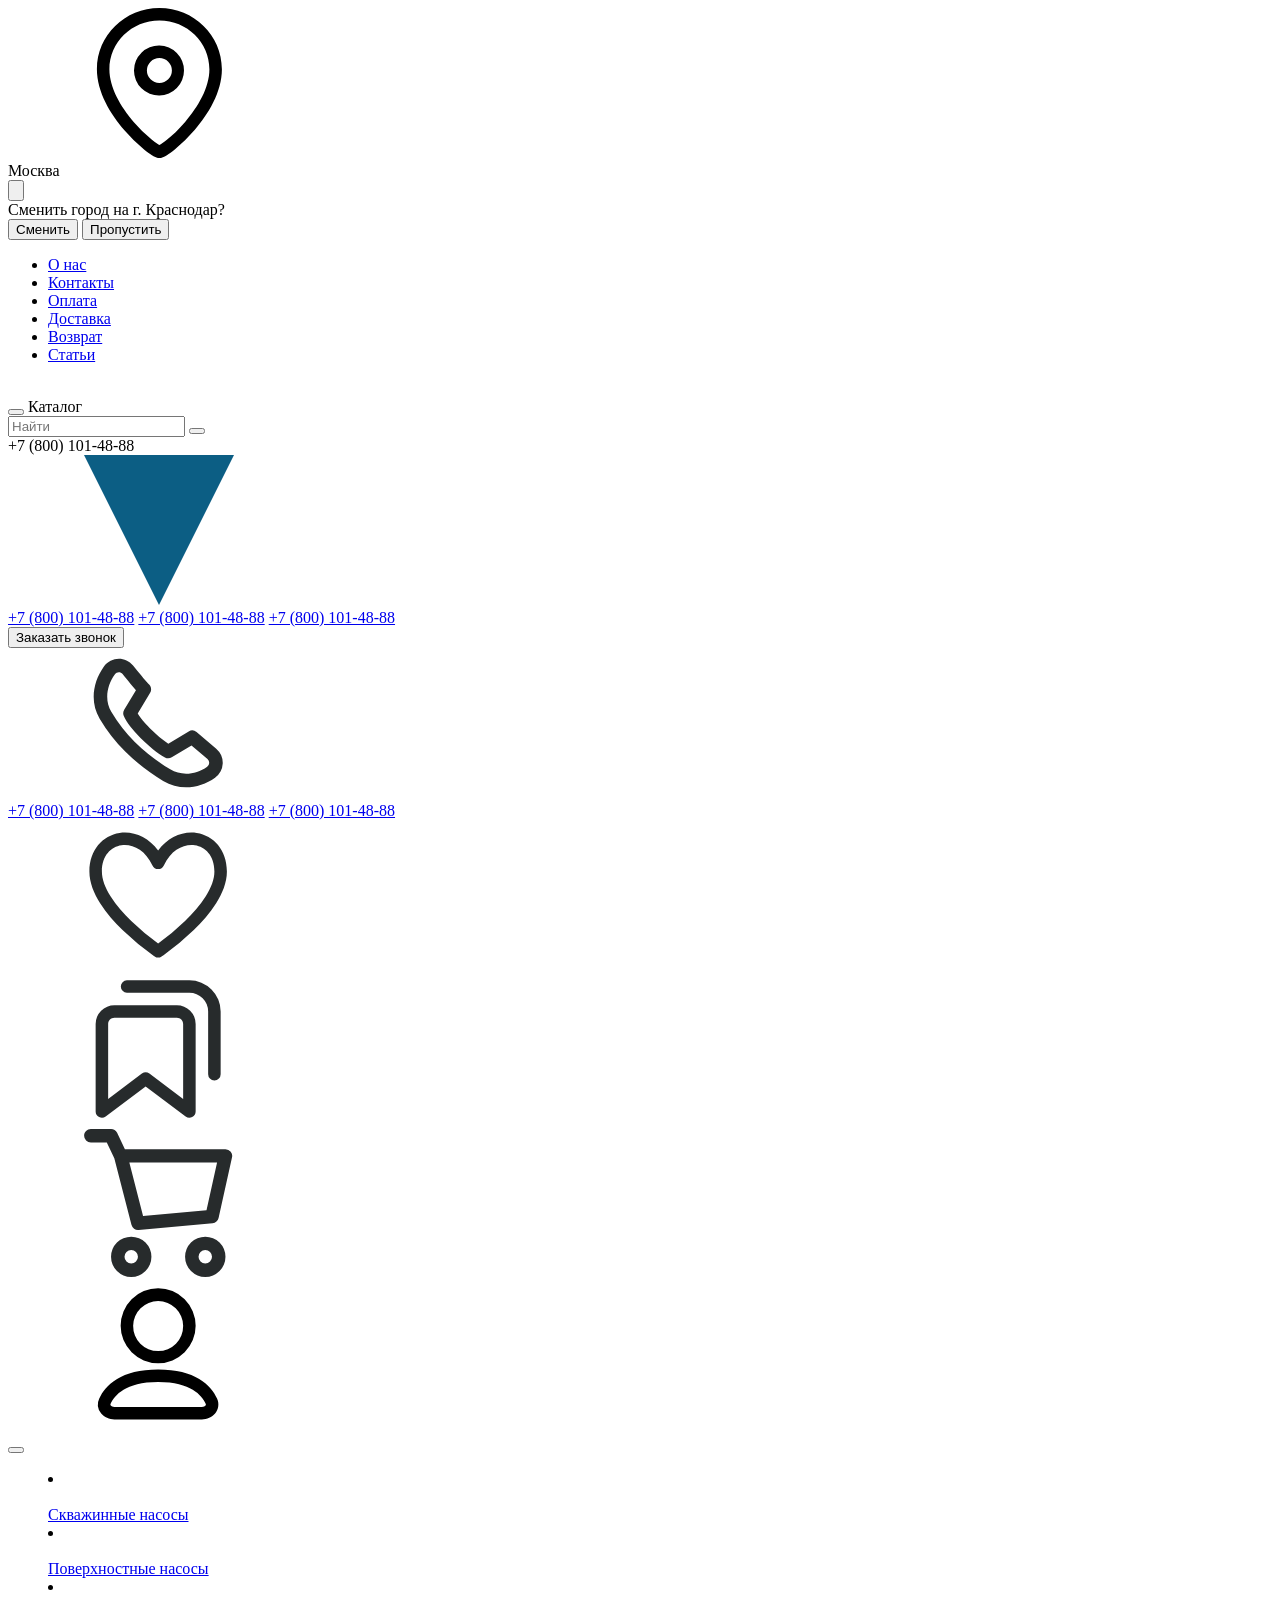
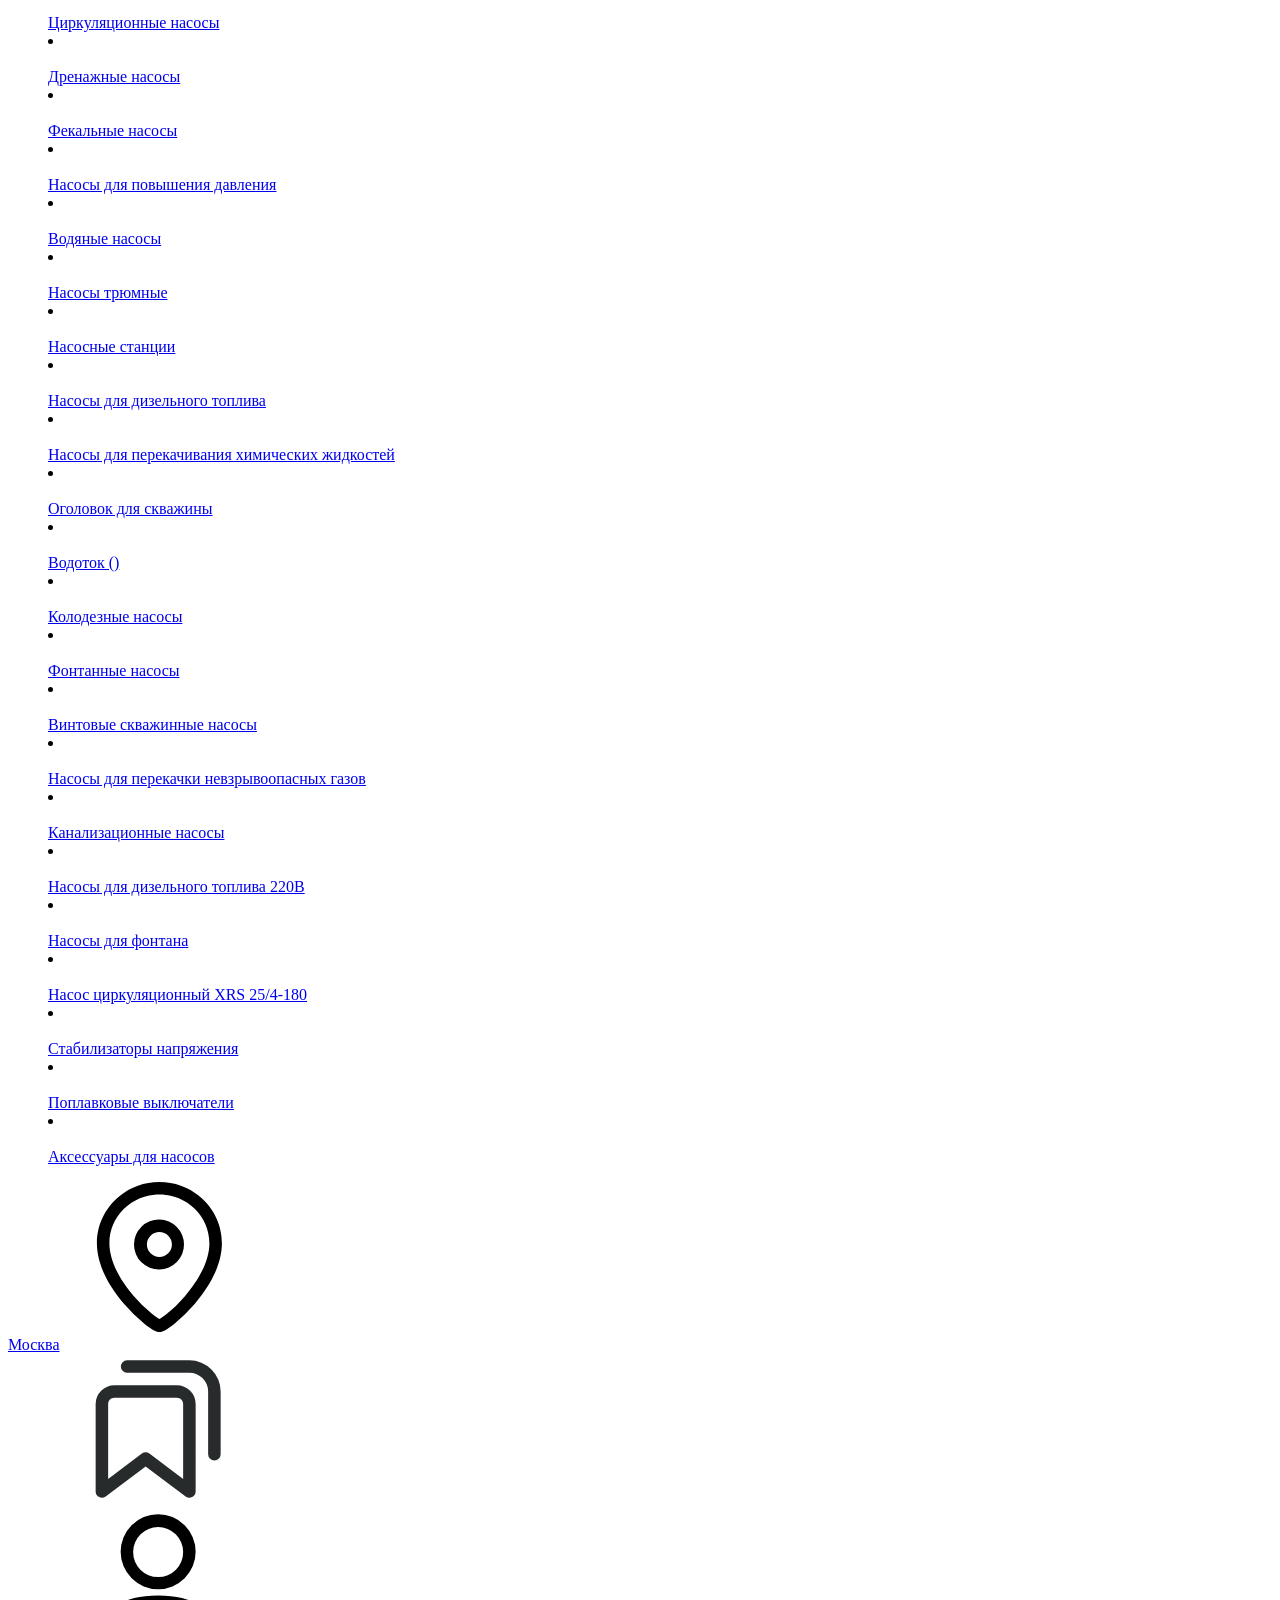
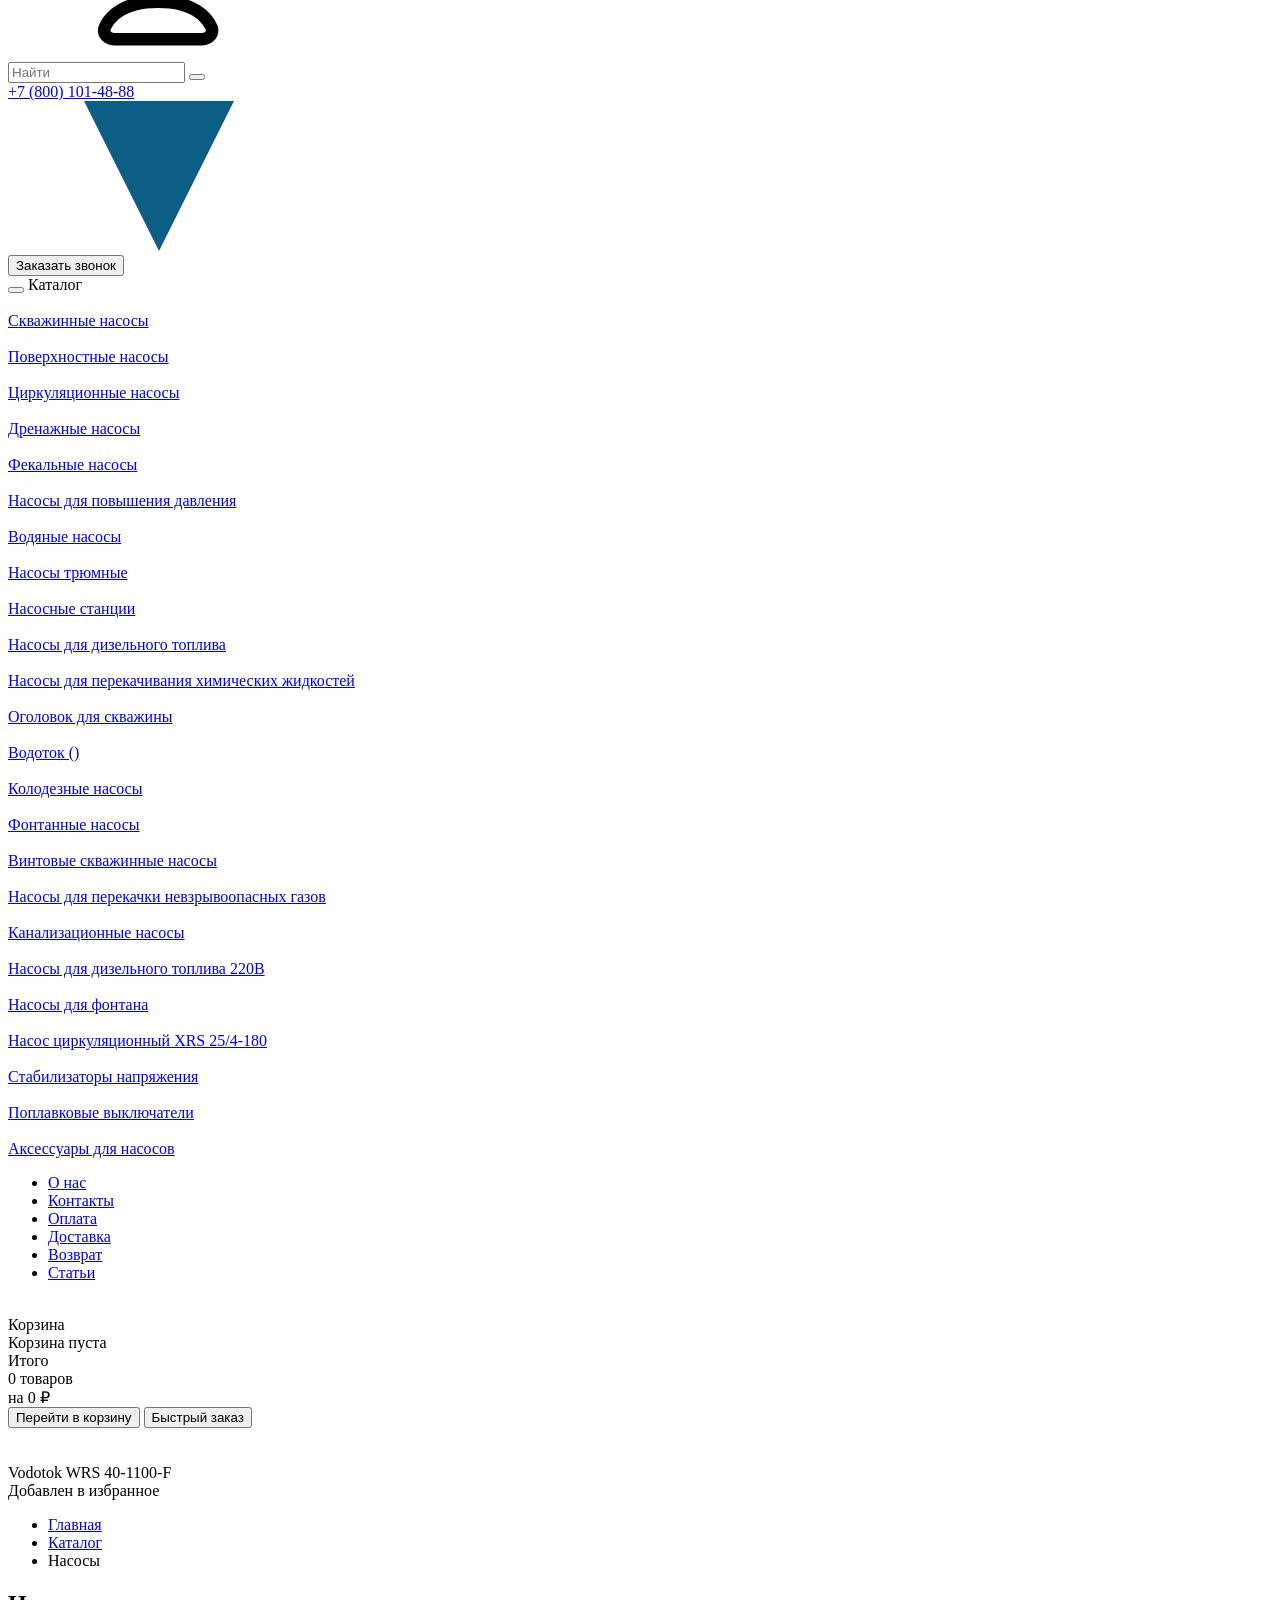
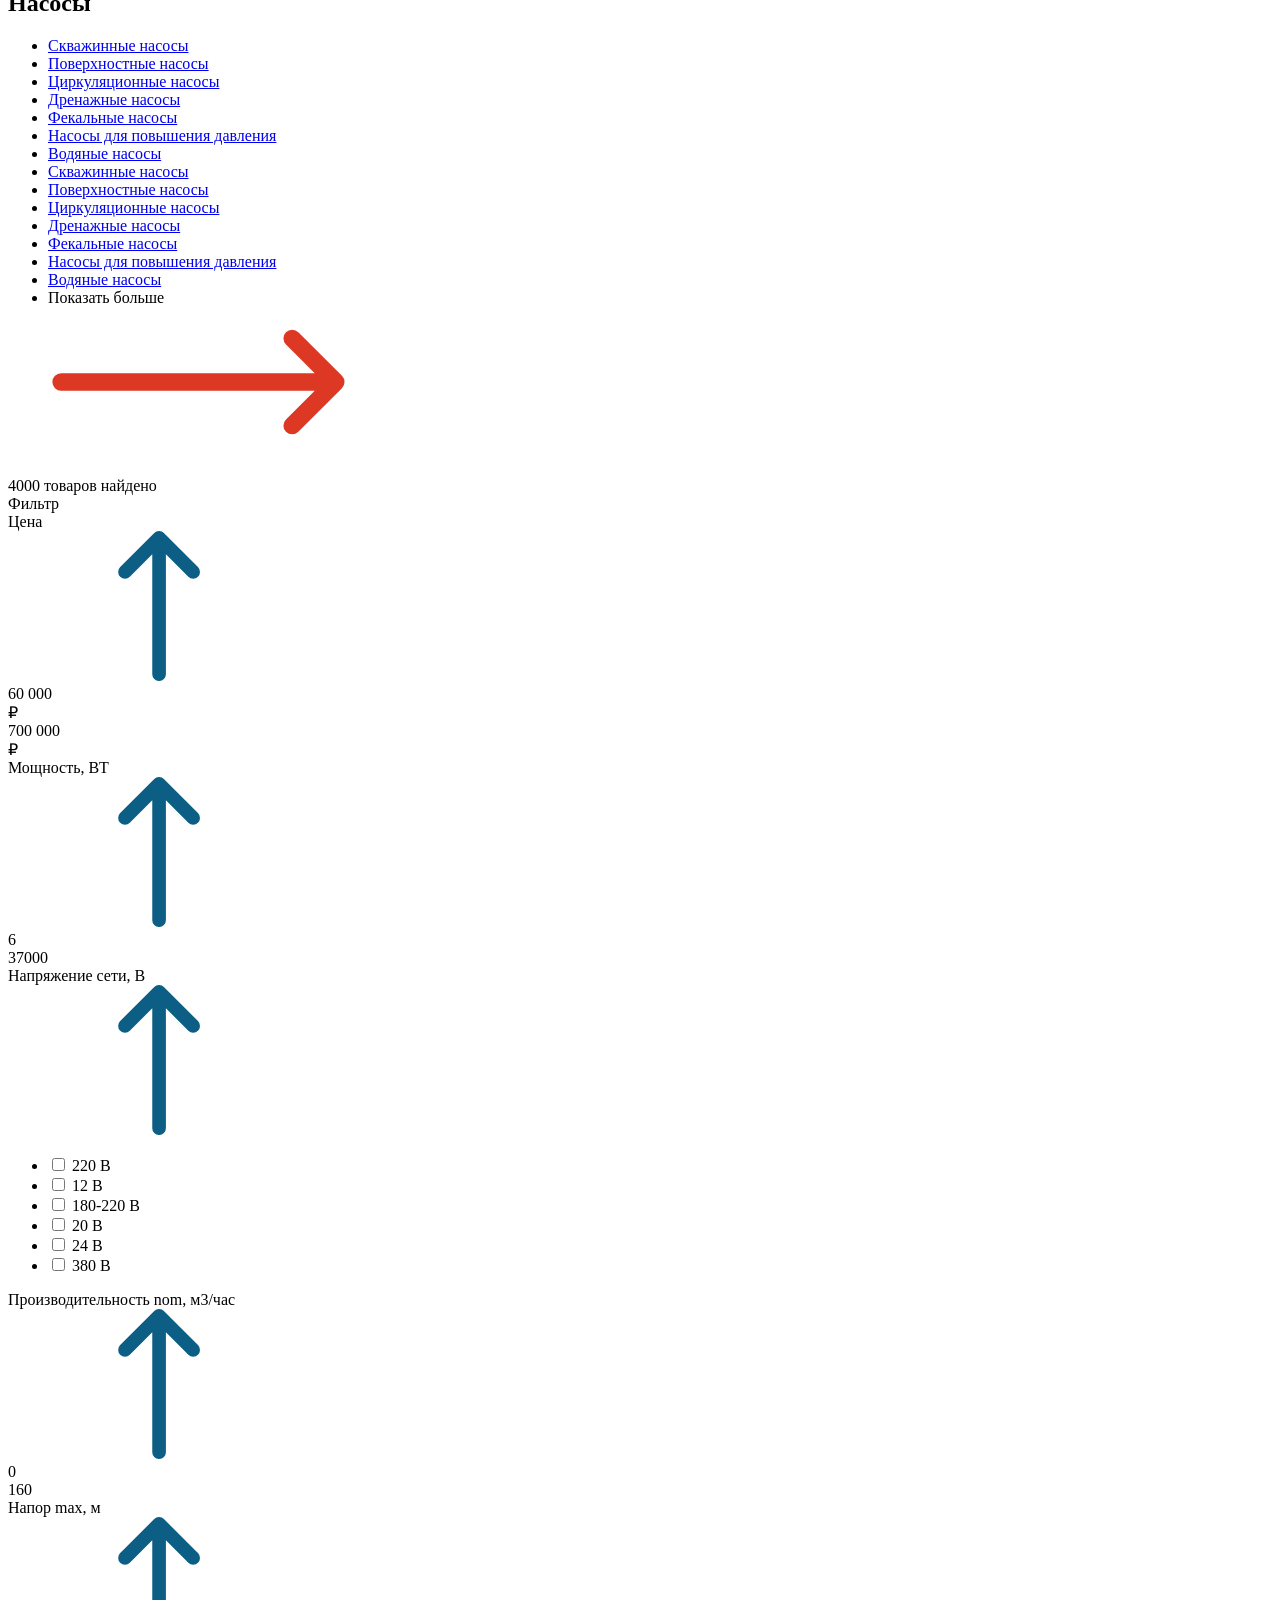
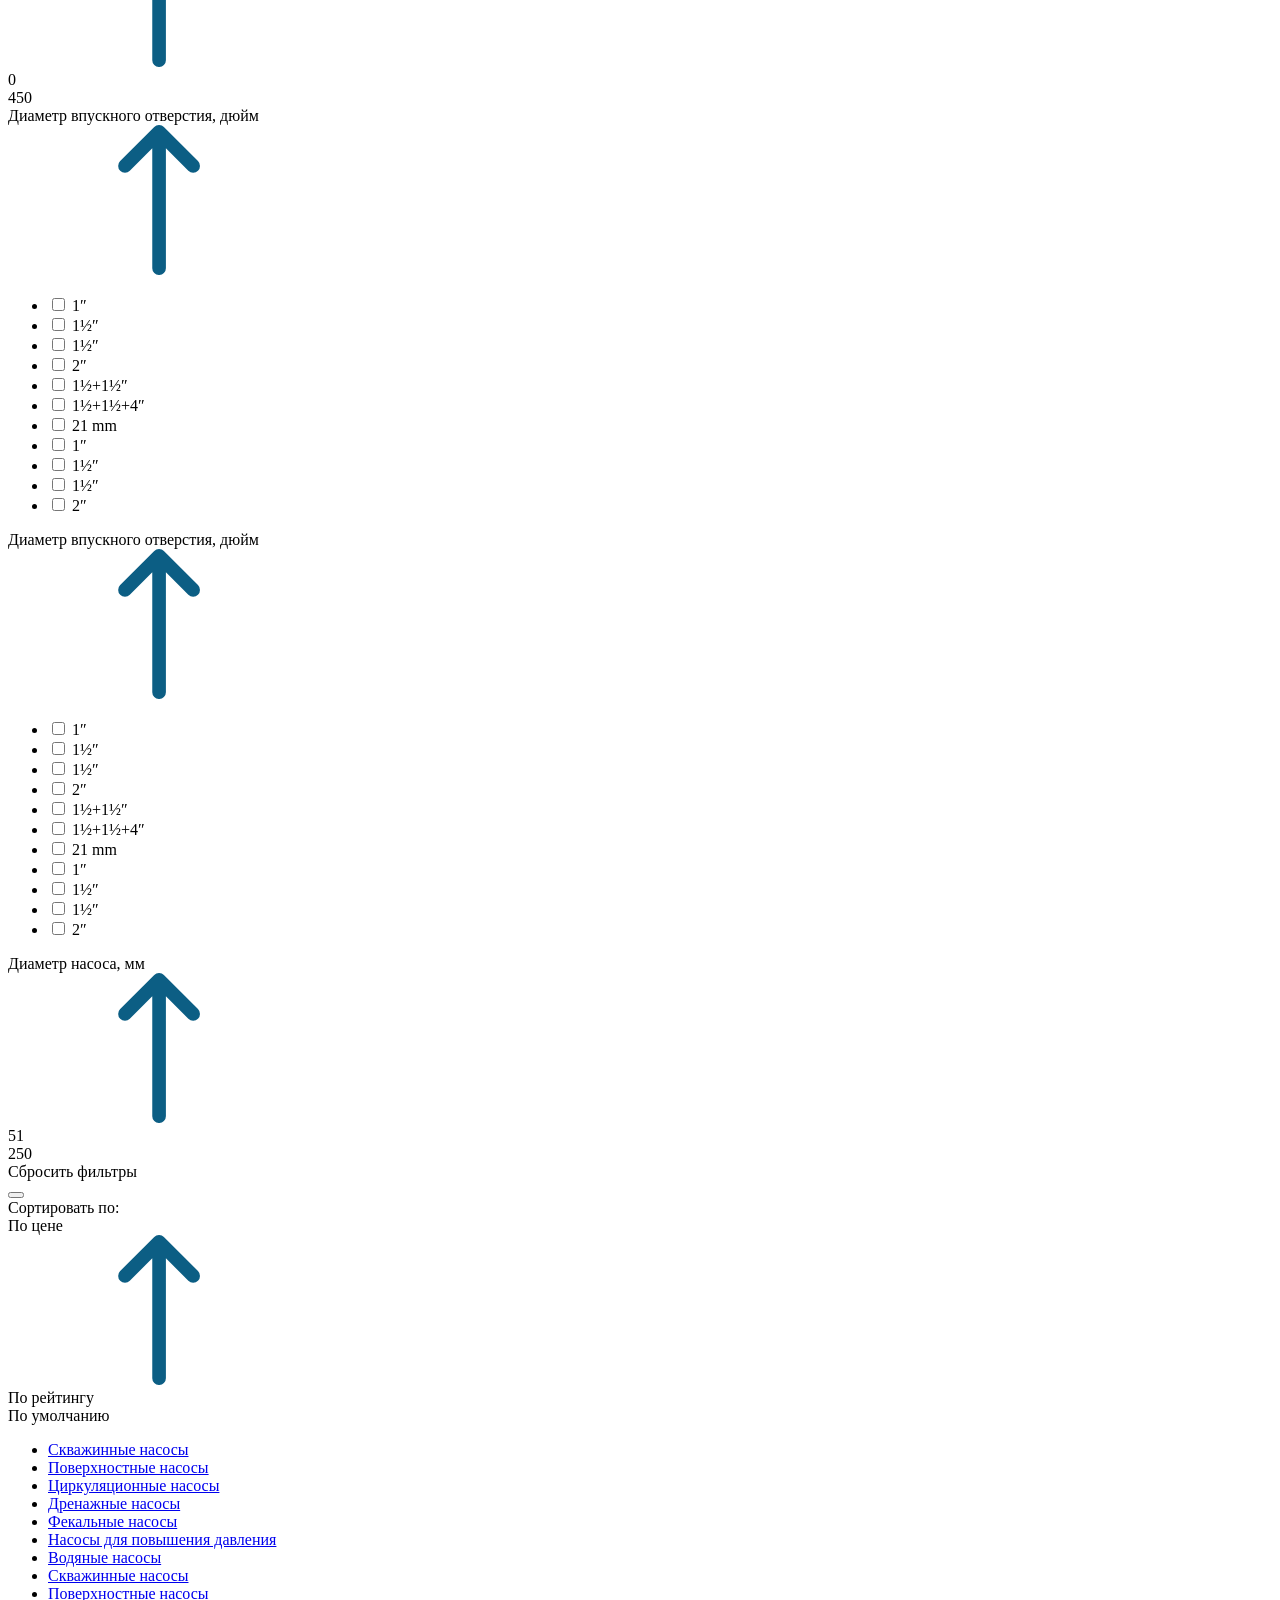
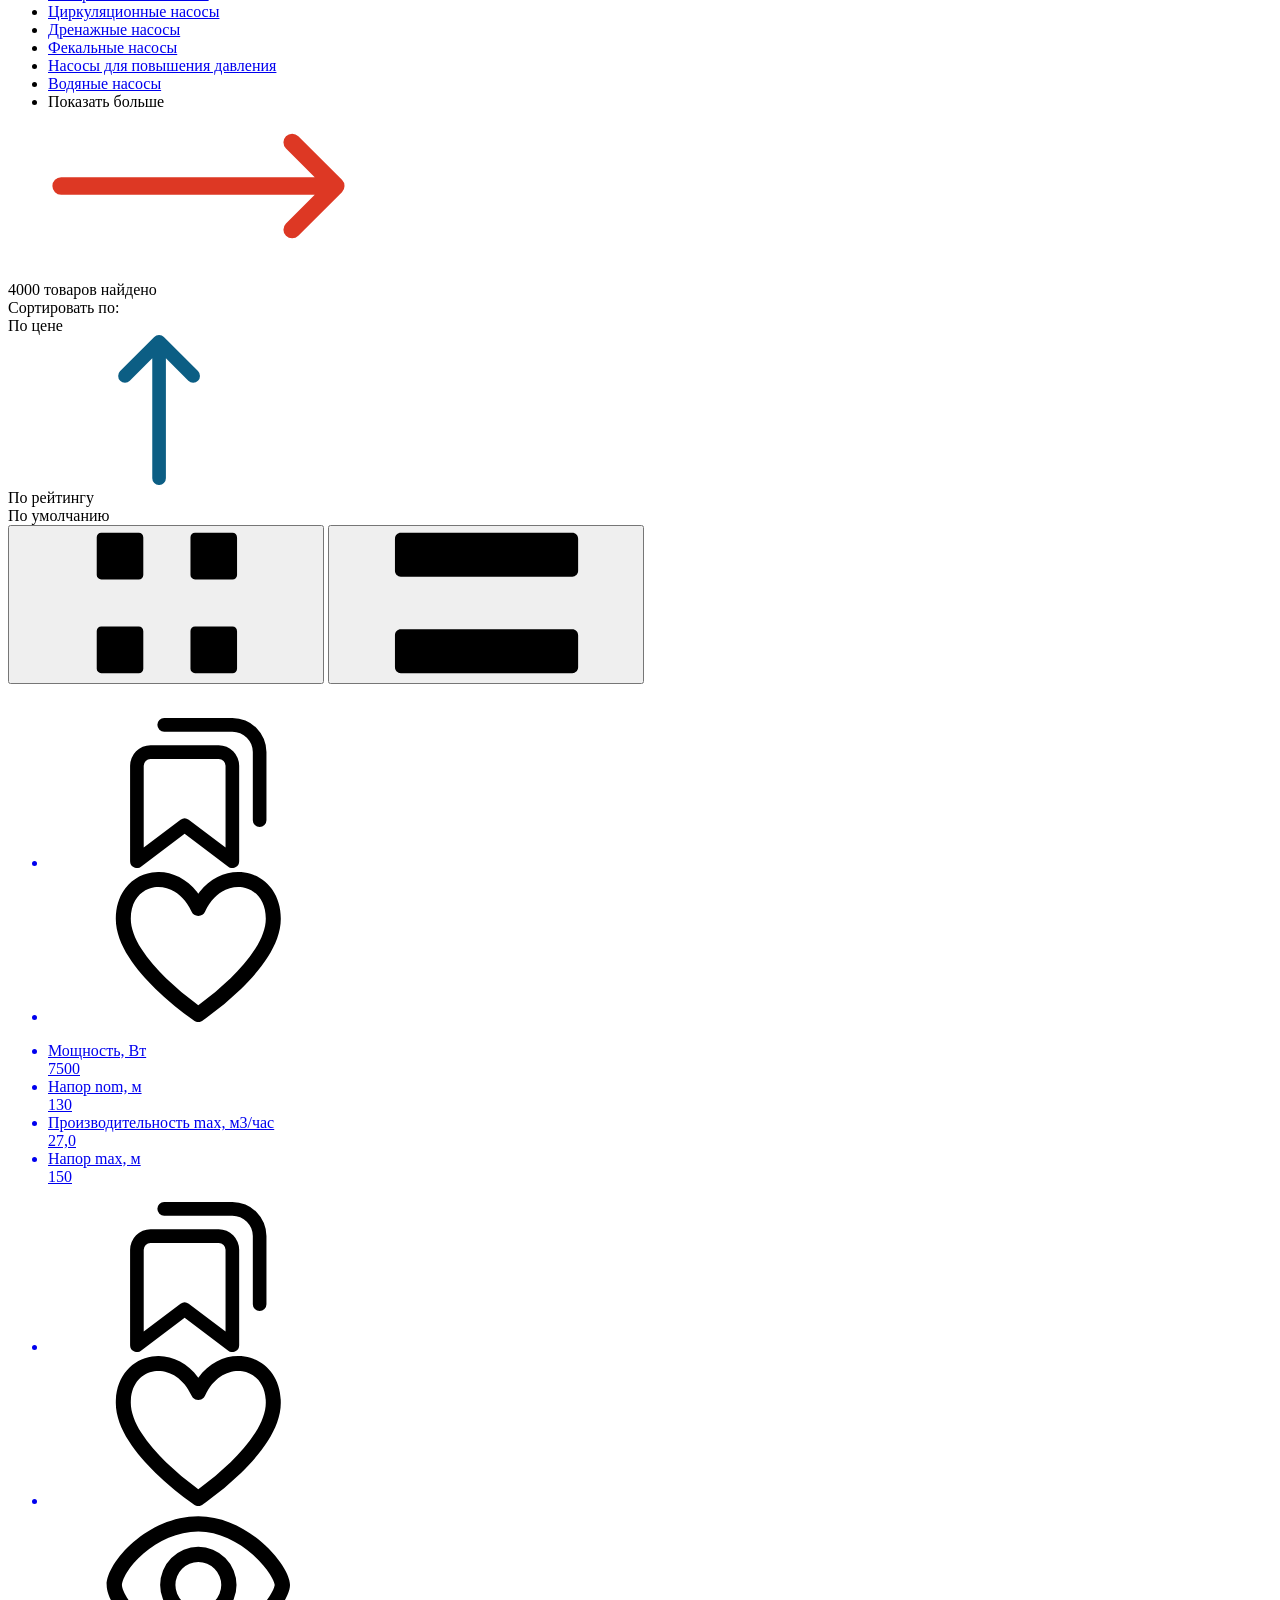
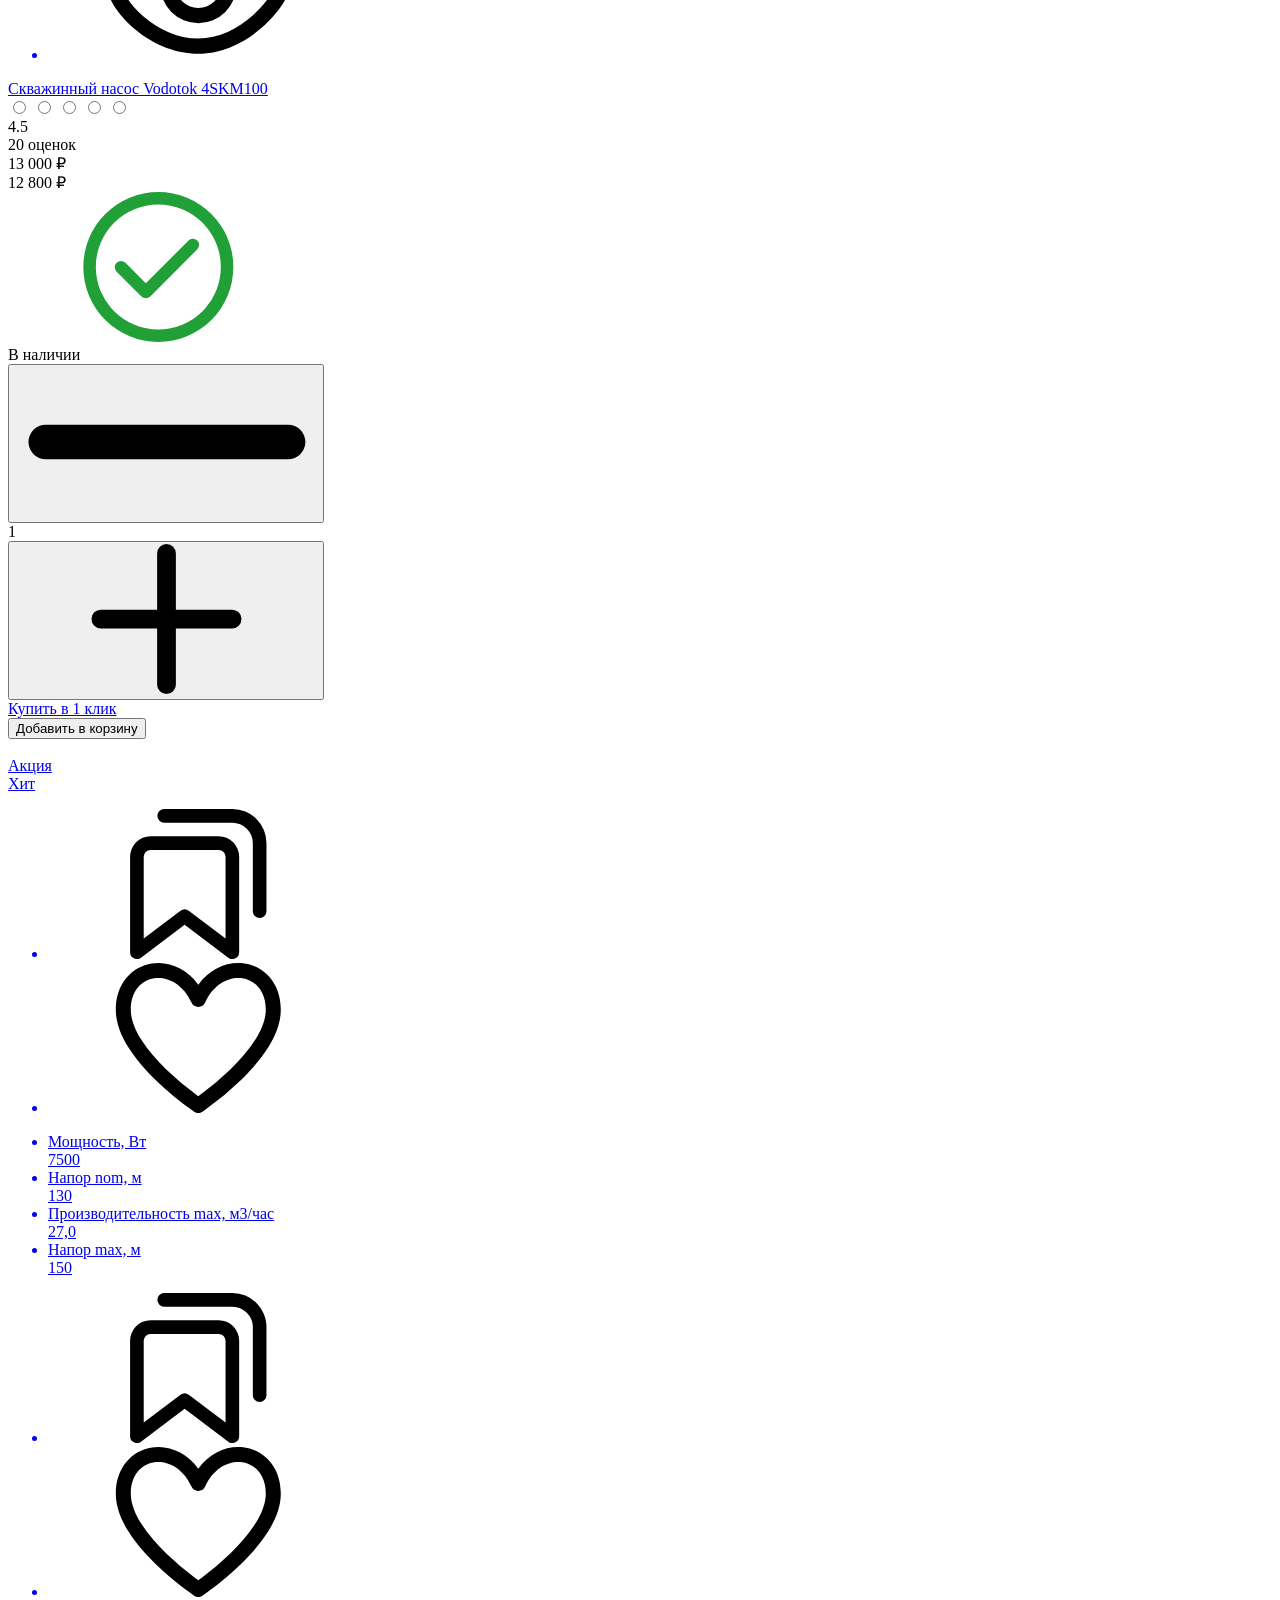
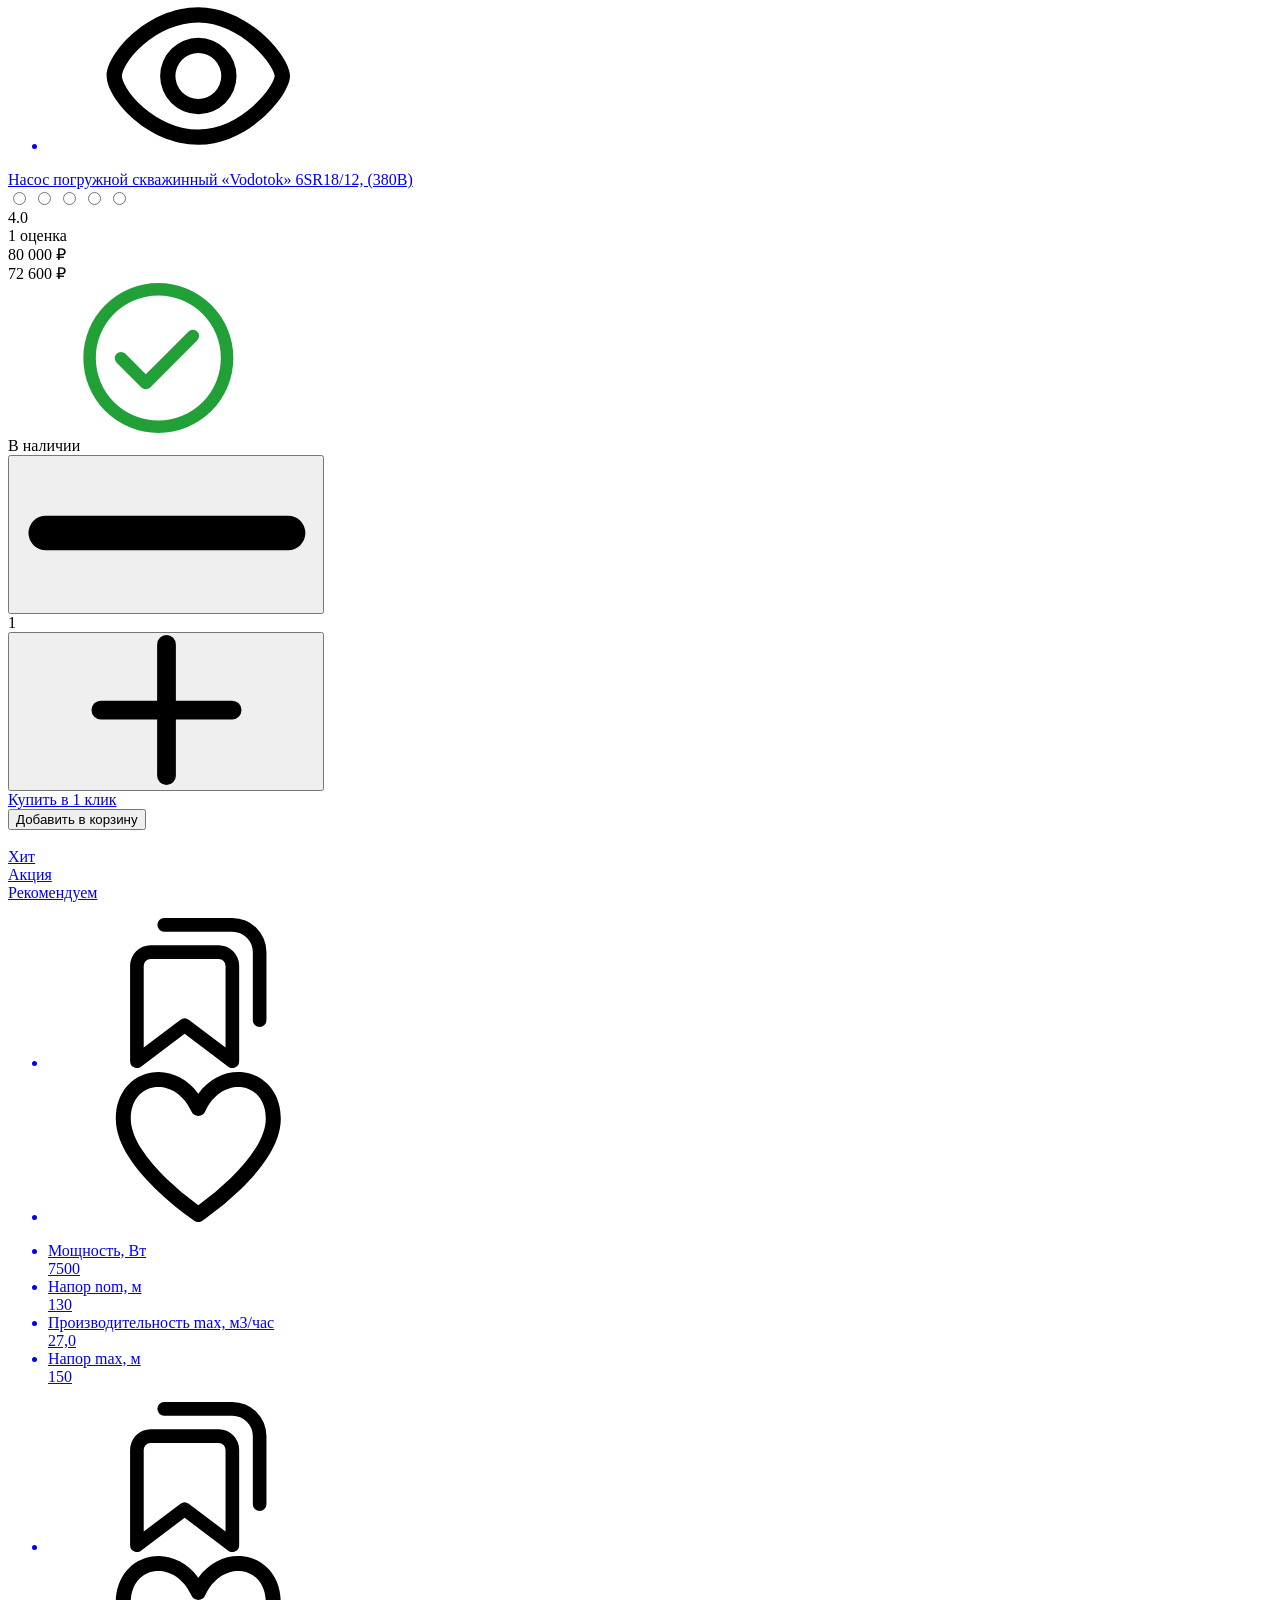
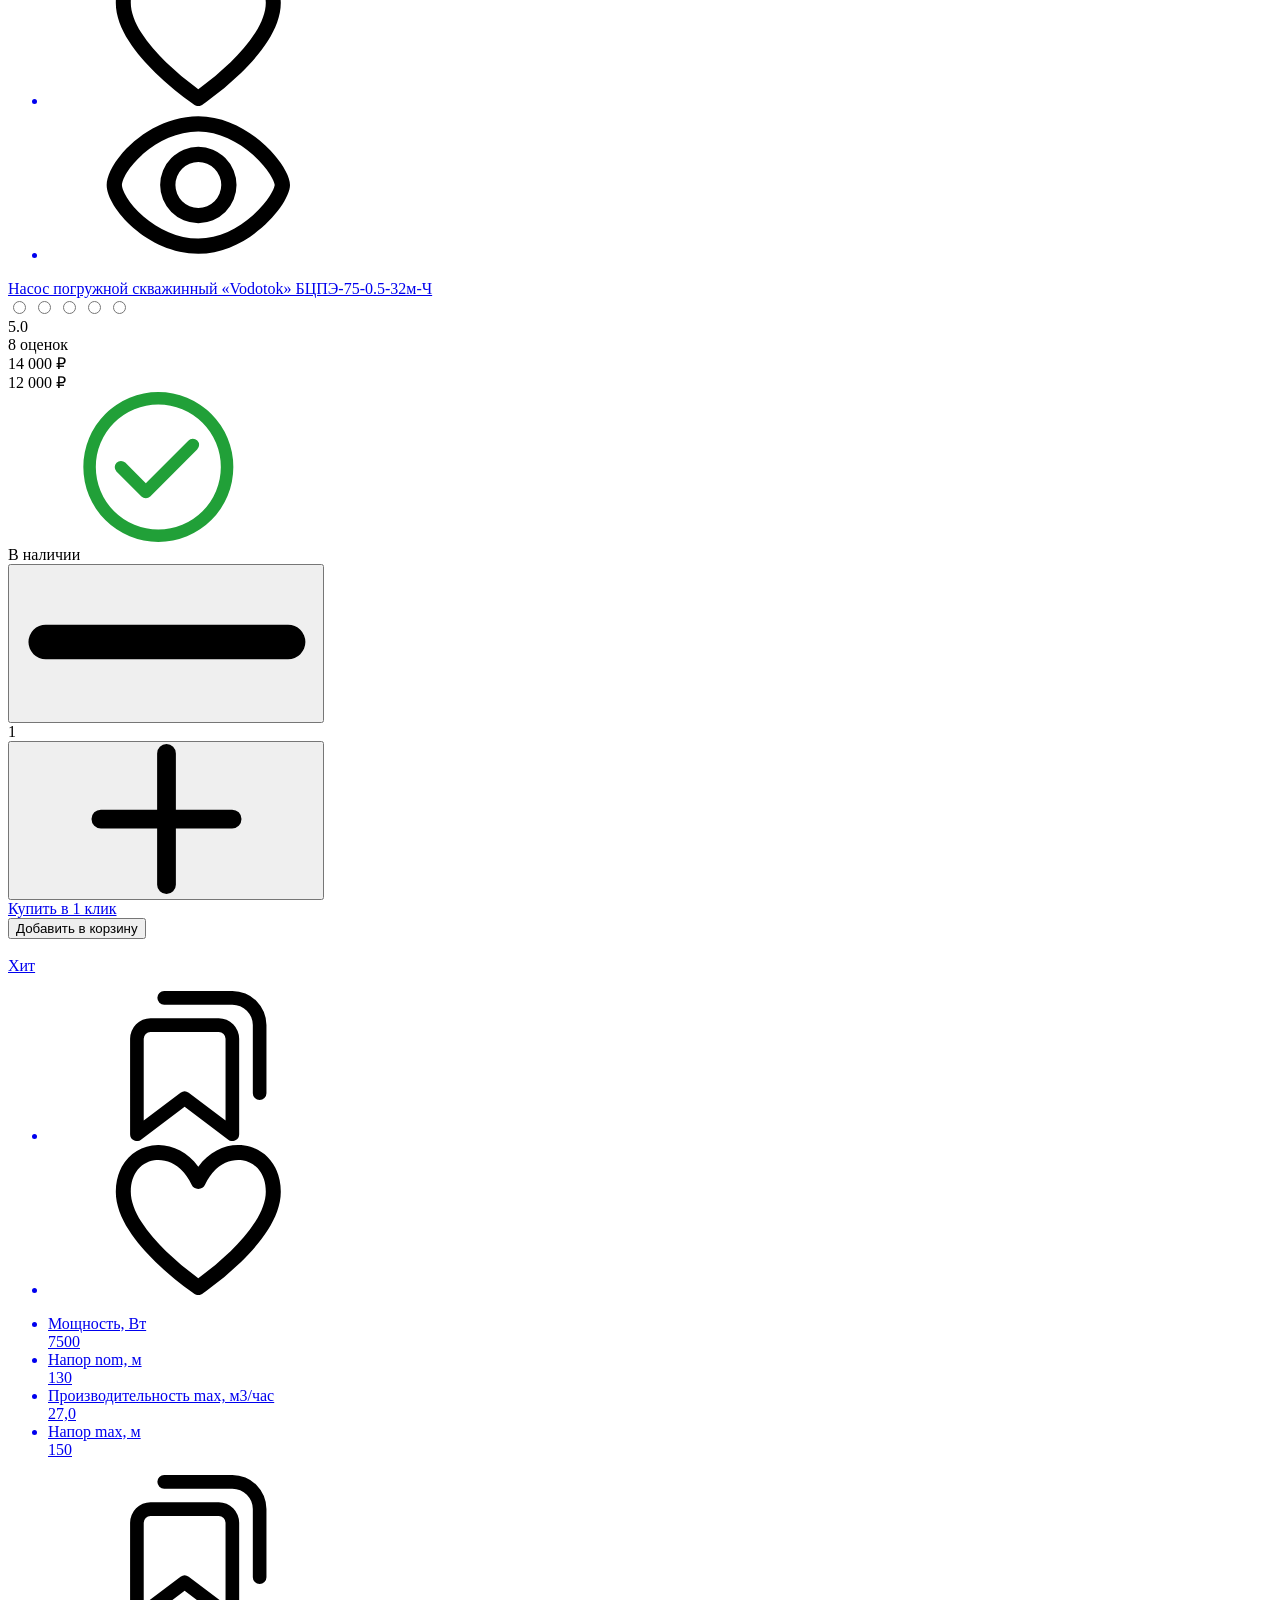
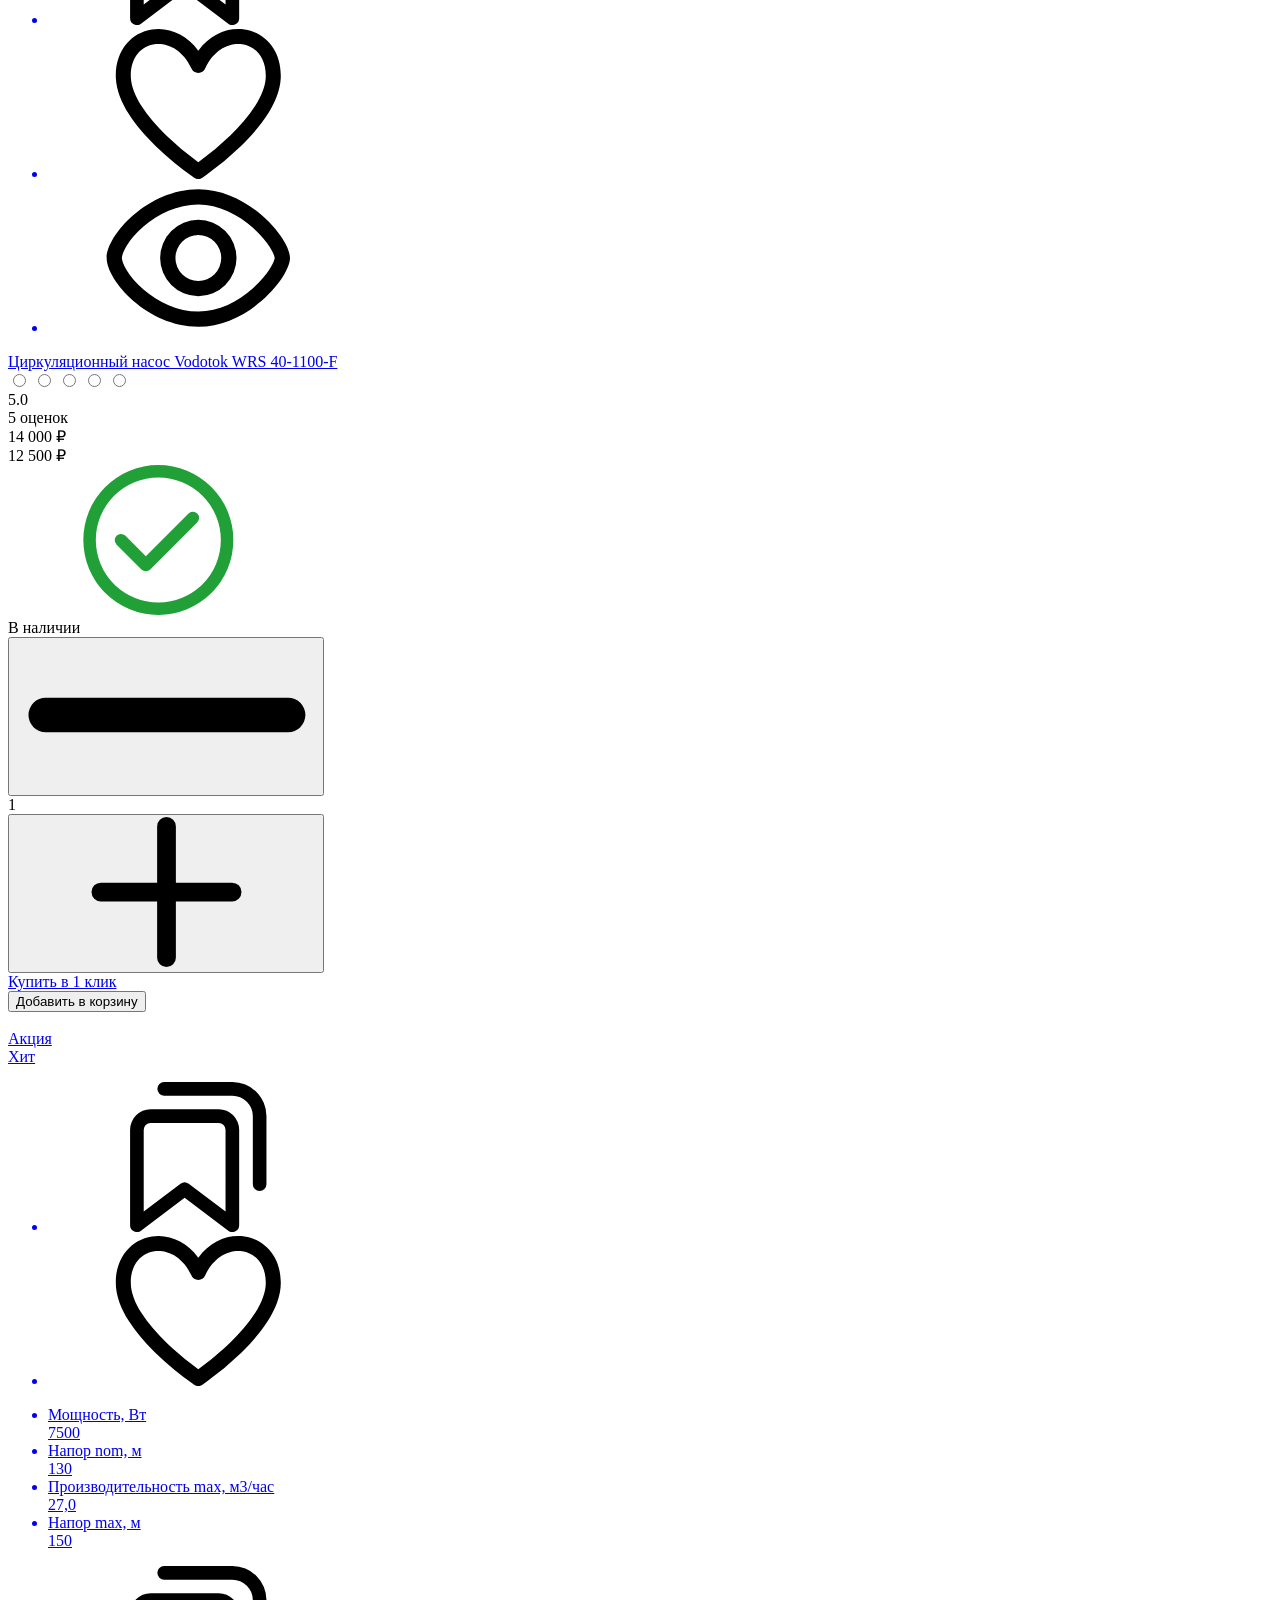
==== commit 2670995c: "Add index.html" ====
--- a/index.html
+++ b/index.html
@@ -1 +1 @@
-<!DOCTYPE html><html lang="ru" class="page"><head><meta charset="UTF-8"><meta name="viewport" content="width=device-width,initial-scale=1"><meta http-equiv="X-UA-Compatible" content="ie=edge"><meta name="theme-color" content="#111111"><title>Site</title><link href="https://cdn.jsdelivr.net/npm/nouislider@15.8.1/dist/nouislider.min.css" rel="stylesheet"><link rel="stylesheet" href="css/vendor.css"><link rel="stylesheet" href="css/main.css"><script defer="defer" src="https://cdn.jsdelivr.net/npm/nouislider@15.8.1/dist/nouislider.min.js"></script><script defer="defer" src="https://cdn.jsdelivr.net/npm/swiper@12/swiper-bundle.min.js"></script><script defer="defer" src="js/main.js"></script></head><body id="page" class="page__body"><div class="site-container"><header class="header"><div class="header__top header-top"><div class="container header-top__container"><div class="header-top__content"><div class="header-top__left"></div><div class="header-top__right"></div><div class="address-wrap"><div class="header-top__address address"><svg class="address__svg"><use xlink:href="img/sprite.svg#mark"></use></svg><div class="address__text">Москва</div></div><div class="address-wrap__popup address-popup"><button class="address-popup__close btn-reset"><picture><source srcset="img/close.webp" type="image/webp"><img src="img/close.avif" alt=""></picture></button><div class="address-popup__subtitle">Сменить город на&nbsp;г. Краснодар?</div><div class="address-popup__btns"><button class="address-popup__btn btn-reset" data-path="city" data-animation="fadeInUp" data-speed="300">Сменить</button> <button class="address-popup__btn btn-reset">Пропустить</button></div></div></div><nav class="header-top__nav nav"><ul class="nav__list list-reset"><li class="nav__item"><a href="#" class="nav__link">О&nbsp;нас</a></li><li class="nav__item"><a href="#" class="nav__link">Контакты</a></li><li class="nav__item"><a href="#" class="nav__link">Оплата</a></li><li class="nav__item"><a href="#" class="nav__link">Доставка</a></li><li class="nav__item"><a href="#" class="nav__link">Возврат</a></li><li class="nav__item"><a href="#" class="nav__link">Статьи</a></li></ul></nav></div></div></div><div class="header__bottom header-bottom"><div class="container header-bottom__container"><div class="header-bottom__content"><a href="#" class="header-bottom__logo"><picture><source srcset="img/logo.webp" type="image/webp"><img src="img/logo.avif" alt=""></picture></a><div class="header-bottom__catalog catalog catalog--desktop"><button class="burger burger--catalog btn-reset"><span class="burger__line"></span></button> <span>Каталог</span></div><form action="#" class="header-bottom__form header-form"><label class="header-form__label"><input type="text" placeholder="Найти" class="header-form__input" data-path="search" data-animation="fadeInUp" data-speed="300"></label> <button type="button" class="header-form__btn btn-reset"></button></form><div class="header-bottom__tel tel"><div class="tel__link-wrap"><a class="tel__link"><span class="tel__text">+7 (800) 101-48-88</span><div class="tel__arrow"><svg><use xlink:href="img/sprite.svg#arrow"></use></svg></div></a><div class="tel__popup tel-popup"><a href="tel:+78001014888" class="tel-popup__link">+7 (800) 101-48-88</a> <a href="tel:+78001014888" class="tel-popup__link">+7 (800) 101-48-88</a> <a href="tel:+78001014888" class="tel-popup__link">+7 (800) 101-48-88</a></div></div><button class="tel__btn btn-reset" data-path="order" data-animation="fadeInUp" data-speed="300">Заказать звонок</button></div><div class="header-bottom__links header-links"><div class="header-links__link"><div class="icon header-links__svg"><svg><use xlink:href="img/sprite.svg#tel"></use></svg></div><div class="header-links__popup tel-popup"><a href="tel:78001014888" class="tel-popup__link">+7 (800) 101-48-88</a> <a href="tel:78001014888" class="tel-popup__link">+7 (800) 101-48-88</a> <a href="tel:78001014888" class="tel-popup__link">+7 (800) 101-48-88</a></div></div><div class="header-links__link header-links__link--like"><div class="icon header-links__svg"><svg><use xlink:href="img/sprite.svg#heart"></use></svg></div><span class="header-links__counter"></span></div><div class="header-links__link header-links__link--compare"><div class="icon header-links__svg"><svg><use xlink:href="img/sprite.svg#bookmark"></use></svg></div><span class="header-links__counter"></span></div><div class="header-links__link header-links__link--basket"><div class="icon header-links__svg"><svg><use xlink:href="img/sprite.svg#cart"></use></svg></div><span class="header-links__counter"></span></div><div class="header-links__link"><div class="icon icon--account header-links__svg"><svg><use xlink:href="img/sprite.svg#user"></use></svg></div></div></div><div class="header-bottom__burger-wrapper burger-wrapper"><button class="burger burger--mobile btn-reset" title=""><span class="burger__line"></span></button></div></div></div></div><div class="header__catalog header-catalog"><div class="container header-catalog__container"><menu class="header-catalog__menu menu list-reset"><li class="menu__item"><a href="#" class="menu__link"><div class="menu__img"><picture><source data-srcset="img/catalog-1.webp" type="image/webp"><img class="lazy" data-src="img/catalog-1.avif" alt=""></picture></div><div class="menu__descr">Скважинные насосы</div></a></li><li class="menu__item"><a href="#" class="menu__link"><div class="menu__img"><picture><source data-srcset="img/catalog-9.webp" type="image/webp"><img class="lazy" data-src="img/catalog-9.avif" alt=""></picture></div><div class="menu__descr">Поверхностные насосы</div></a></li><li class="menu__item"><a href="#" class="menu__link"><div class="menu__img"><picture><source data-srcset="img/catalog-17.webp" type="image/webp"><img class="lazy" data-src="img/catalog-17.avif" alt=""></picture></div><div class="menu__descr">Циркуляционные насосы</div></a></li><li class="menu__item"><a href="#" class="menu__link"><div class="menu__img"><picture><source data-srcset="img/catalog-2.webp" type="image/webp"><img class="lazy" data-src="img/catalog-2.avif" alt=""></picture></div><div class="menu__descr">Дренажные насосы</div></a></li><li class="menu__item"><a href="#" class="menu__link"><div class="menu__img"><picture><source data-srcset="img/catalog-10.webp" type="image/webp"><img class="lazy" data-src="img/catalog-10.avif" alt=""></picture></div><div class="menu__descr">Фекальные насосы</div></a></li><li class="menu__item"><a href="#" class="menu__link"><div class="menu__img"><picture><source data-srcset="img/catalog-18.webp" type="image/webp"><img class="lazy" data-src="img/catalog-18.avif" alt=""></picture></div><div class="menu__descr">Насосы для повышения давления</div></a></li><li class="menu__item"><a href="#" class="menu__link"><div class="menu__img"><picture><source data-srcset="img/catalog-3.webp" type="image/webp"><img class="lazy" data-src="img/catalog-3.avif" alt=""></picture></div><div class="menu__descr">Водяные насосы</div></a></li><li class="menu__item"><a href="#" class="menu__link"><div class="menu__img"><picture><source data-srcset="img/catalog-11.webp" type="image/webp"><img class="lazy" data-src="img/catalog-11.avif" alt=""></picture></div><div class="menu__descr">Насосы трюмные</div></a></li><li class="menu__item"><a href="#" class="menu__link"><div class="menu__img"><picture><source data-srcset="img/catalog-19.webp" type="image/webp"><img class="lazy" data-src="img/catalog-19.avif" alt=""></picture></div><div class="menu__descr">Насосные станции</div></a></li><li class="menu__item"><a href="#" class="menu__link"><div class="menu__img"><picture><source data-srcset="img/catalog-4.webp" type="image/webp"><img class="lazy" data-src="img/catalog-4.avif" alt=""></picture></div><div class="menu__descr">Насосы для дизельного топлива</div></a></li><li class="menu__item"><a href="#" class="menu__link"><div class="menu__img"><picture><source data-srcset="img/catalog-12.webp" type="image/webp"><img class="lazy" data-src="img/catalog-12.avif" alt=""></picture></div><div class="menu__descr">Насосы для перекачивания химических жидкостей</div></a></li><li class="menu__item"><a href="#" class="menu__link"><div class="menu__img"><picture><source data-srcset="img/catalog-20.webp" type="image/webp"><img class="lazy" data-src="img/catalog-20.avif" alt=""></picture></div><div class="menu__descr">Оголовок для скважины</div></a></li><li class="menu__item"><a href="#" class="menu__link"><div class="menu__img"><picture><source data-srcset="img/catalog-5.webp" type="image/webp"><img class="lazy" data-src="img/catalog-5.avif" alt=""></picture></div><div class="menu__descr">Водоток ()</div></a></li><li class="menu__item"><a href="#" class="menu__link"><div class="menu__img"><picture><source data-srcset="img/catalog-13.webp" type="image/webp"><img class="lazy" data-src="img/catalog-13.avif" alt=""></picture></div><div class="menu__descr">Колодезные насосы</div></a></li><li class="menu__item"><a href="#" class="menu__link"><div class="menu__img"><picture><source data-srcset="img/catalog-21.webp" type="image/webp"><img class="lazy" data-src="img/catalog-21.avif" alt=""></picture></div><div class="menu__descr">Фонтанные насосы</div></a></li><li class="menu__item"><a href="#" class="menu__link"><div class="menu__img"><picture><source data-srcset="img/catalog-6.webp" type="image/webp"><img class="lazy" data-src="img/catalog-6.avif" alt=""></picture></div><div class="menu__descr">Винтовые скважинные насосы</div></a></li><li class="menu__item"><a href="#" class="menu__link"><div class="menu__img"><picture><source data-srcset="img/catalog-14.webp" type="image/webp"><img class="lazy" data-src="img/catalog-14.avif" alt=""></picture></div><div class="menu__descr">Насосы для перекачки невзрывоопасных газов</div></a></li><li class="menu__item"><a href="#" class="menu__link"><div class="menu__img"><picture><source data-srcset="img/catalog-22.webp" type="image/webp"><img class="lazy" data-src="img/catalog-22.avif" alt=""></picture></div><div class="menu__descr">Канализационные насосы</div></a></li><li class="menu__item"><a href="#" class="menu__link"><div class="menu__img"><picture><source data-srcset="img/catalog-7.webp" type="image/webp"><img class="lazy" data-src="img/catalog-7.avif" alt=""></picture></div><div class="menu__descr">Насосы для дизельного топлива 220В</div></a></li><li class="menu__item"><a href="#" class="menu__link"><div class="menu__img"><picture><source data-srcset="img/catalog-15.webp" type="image/webp"><img class="lazy" data-src="img/catalog-15.avif" alt=""></picture></div><div class="menu__descr">Насосы для фонтана</div></a></li><li class="menu__item"><a href="#" class="menu__link"><div class="menu__img"><picture><source data-srcset="img/catalog-23.webp" type="image/webp"><img class="lazy" data-src="img/catalog-23.avif" alt=""></picture></div><div class="menu__descr">Насос циркуляционный XRS 25/4-180</div></a></li><li class="menu__item"><a href="#" class="menu__link"><div class="menu__img"><picture><source data-srcset="img/catalog-8.webp" type="image/webp"><img class="lazy" data-src="img/catalog-8.avif" alt=""></picture></div><div class="menu__descr">Стабилизаторы напряжения</div></a></li><li class="menu__item"><a href="#" class="menu__link"><div class="menu__img"><picture><source data-srcset="img/catalog-16.webp" type="image/webp"><img class="lazy" data-src="img/catalog-16.avif" alt=""></picture></div><div class="menu__descr">Поплавковые выключатели</div></a></li><li class="menu__item"><a href="#" class="menu__link"><div class="menu__img"><picture><source data-srcset="img/catalog-24.webp" type="image/webp"><img class="lazy" data-src="img/catalog-24.avif" alt=""></picture></div><div class="menu__descr">Аксессуары для насосов</div></a></li></menu></div></div><div class="header__mobile header-mobile"><div class="container header-mobile__container"><div class="header-mobile__content"><div class="header-mobile__top"><a href="#" data-path="city" data-animation="fadeInUp" data-speed="300" class="header-mobile__address address"><svg class="address__svg"><use xlink:href="img/sprite.svg#mark"></use></svg><div class="address__text">Москва</div></a><div class="header-links"><a href="#" class="header-links__link"><div class="icon header-links__svg"><svg><use xlink:href="img/sprite.svg#bookmark"></use></svg></div></a><a href="#" class="header-links__link"><div class="icon header-links__svg"><svg><use xlink:href="img/sprite.svg#user"></use></svg></div></a></div></div><form action="#" class="header-mobile__form header-form"><label class="header-form__label"><input type="text" placeholder="Найти" class="header-form__input"></label> <button class="header-form__btn btn-reset"></button></form><div class="header-mobile__tel tel"><a href="tel:78001014888" class="tel__link"><span class="tel__text">+7 (800) 101-48-88</span><div class="tel__arrow"><svg><use xlink:href="img/sprite.svg#arrow"></use></svg></div></a><button class="tel__btn btn-reset" data-path="order" data-animation="fadeInUp" data-speed="300">Заказать звонок</button></div><div class="header-mobile__catalog catalog catalog--mobile"><button class="burger burger-catalog burger-catalog--mobile btn-reset"><span class="burger__line"></span></button> <span>Каталог</span></div><div class="header-mobile__menu menu"><div class="menu__item"><a href="#" class="menu__link"><div class="menu__img"><picture><source data-srcset="img/catalog-1.webp" type="image/webp"><img class="lazy" data-src="img/catalog-1.avif" alt=""></picture></div><div class="menu__descr">Скважинные насосы</div></a></div><div class="menu__item"><a href="#" class="menu__link"><div class="menu__img"><picture><source data-srcset="img/catalog-9.webp" type="image/webp"><img class="lazy" data-src="img/catalog-9.avif" alt=""></picture></div><div class="menu__descr">Поверхностные насосы</div></a></div><div class="menu__item"><a href="#" class="menu__link"><div class="menu__img"><picture><source data-srcset="img/catalog-17.webp" type="image/webp"><img class="lazy" data-src="img/catalog-17.avif" alt=""></picture></div><div class="menu__descr">Циркуляционные насосы</div></a></div><div class="menu__item"><a href="#" class="menu__link"><div class="menu__img"><picture><source data-srcset="img/catalog-2.webp" type="image/webp"><img class="lazy" data-src="img/catalog-2.avif" alt=""></picture></div><div class="menu__descr">Дренажные насосы</div></a></div><div class="menu__item"><a href="#" class="menu__link"><div class="menu__img"><picture><source data-srcset="img/catalog-10.webp" type="image/webp"><img class="lazy" data-src="img/catalog-10.avif" alt=""></picture></div><div class="menu__descr">Фекальные насосы</div></a></div><div class="menu__item"><a href="#" class="menu__link"><div class="menu__img"><picture><source data-srcset="img/catalog-18.webp" type="image/webp"><img class="lazy" data-src="img/catalog-18.avif" alt=""></picture></div><div class="menu__descr">Насосы для повышения давления</div></a></div><div class="menu__item"><a href="#" class="menu__link"><div class="menu__img"><picture><source data-srcset="img/catalog-3.webp" type="image/webp"><img class="lazy" data-src="img/catalog-3.avif" alt=""></picture></div><div class="menu__descr">Водяные насосы</div></a></div><div class="menu__item"><a href="#" class="menu__link"><div class="menu__img"><picture><source data-srcset="img/catalog-11.webp" type="image/webp"><img class="lazy" data-src="img/catalog-11.avif" alt=""></picture></div><div class="menu__descr">Насосы трюмные</div></a></div><div class="menu__item"><a href="#" class="menu__link"><div class="menu__img"><picture><source data-srcset="img/catalog-19.webp" type="image/webp"><img class="lazy" data-src="img/catalog-19.avif" alt=""></picture></div><div class="menu__descr">Насосные станции</div></a></div><div class="menu__item"><a href="#" class="menu__link"><div class="menu__img"><picture><source data-srcset="img/catalog-4.webp" type="image/webp"><img class="lazy" data-src="img/catalog-4.avif" alt=""></picture></div><div class="menu__descr">Насосы для дизельного топлива</div></a></div><div class="menu__item"><a href="#" class="menu__link"><div class="menu__img"><picture><source data-srcset="img/catalog-12.webp" type="image/webp"><img class="lazy" data-src="img/catalog-12.avif" alt=""></picture></div><div class="menu__descr">Насосы для перекачивания химических жидкостей</div></a></div><div class="menu__item"><a href="#" class="menu__link"><div class="menu__img"><picture><source data-srcset="img/catalog-20.webp" type="image/webp"><img class="lazy" data-src="img/catalog-20.avif" alt=""></picture></div><div class="menu__descr">Оголовок для скважины</div></a></div><div class="menu__item"><a href="#" class="menu__link"><div class="menu__img"><picture><source data-srcset="img/catalog-5.webp" type="image/webp"><img class="lazy" data-src="img/catalog-5.avif" alt=""></picture></div><div class="menu__descr">Водоток ()</div></a></div><div class="menu__item"><a href="#" class="menu__link"><div class="menu__img"><picture><source data-srcset="img/catalog-13.webp" type="image/webp"><img class="lazy" data-src="img/catalog-13.avif" alt=""></picture></div><div class="menu__descr">Колодезные насосы</div></a></div><div class="menu__item"><a href="#" class="menu__link"><div class="menu__img"><picture><source data-srcset="img/catalog-21.webp" type="image/webp"><img class="lazy" data-src="img/catalog-21.avif" alt=""></picture></div><div class="menu__descr">Фонтанные насосы</div></a></div><div class="menu__item"><a href="#" class="menu__link"><div class="menu__img"><picture><source data-srcset="img/catalog-6.webp" type="image/webp"><img class="lazy" data-src="img/catalog-6.avif" alt=""></picture></div><div class="menu__descr">Винтовые скважинные насосы</div></a></div><div class="menu__item"><a href="#" class="menu__link"><div class="menu__img"><picture><source data-srcset="img/catalog-14.webp" type="image/webp"><img class="lazy" data-src="img/catalog-14.avif" alt=""></picture></div><div class="menu__descr">Насосы для перекачки невзрывоопасных газов</div></a></div><div class="menu__item"><a href="#" class="menu__link"><div class="menu__img"><picture><source data-srcset="img/catalog-22.webp" type="image/webp"><img class="lazy" data-src="img/catalog-22.avif" alt=""></picture></div><div class="menu__descr">Канализационные насосы</div></a></div><div class="menu__item"><a href="#" class="menu__link"><div class="menu__img"><picture><source data-srcset="img/catalog-7.webp" type="image/webp"><img class="lazy" data-src="img/catalog-7.avif" alt=""></picture></div><div class="menu__descr">Насосы для дизельного топлива 220В</div></a></div><div class="menu__item"><a href="#" class="menu__link"><div class="menu__img"><picture><source data-srcset="img/catalog-15.webp" type="image/webp"><img class="lazy" data-src="img/catalog-15.avif" alt=""></picture></div><div class="menu__descr">Насосы для фонтана</div></a></div><div class="menu__item"><a href="#" class="menu__link"><div class="menu__img"><picture><source data-srcset="img/catalog-23.webp" type="image/webp"><img class="lazy" data-src="img/catalog-23.avif" alt=""></picture></div><div class="menu__descr">Насос циркуляционный XRS 25/4-180</div></a></div><div class="menu__item"><a href="#" class="menu__link"><div class="menu__img"><picture><source data-srcset="img/catalog-8.webp" type="image/webp"><img class="lazy" data-src="img/catalog-8.avif" alt=""></picture></div><div class="menu__descr">Стабилизаторы напряжения</div></a></div><div class="menu__item"><a href="#" class="menu__link"><div class="menu__img"><picture><source data-srcset="img/catalog-16.webp" type="image/webp"><img class="lazy" data-src="img/catalog-16.avif" alt=""></picture></div><div class="menu__descr">Поплавковые выключатели</div></a></div><div class="menu__item"><a href="#" class="menu__link"><div class="menu__img"><picture><source data-srcset="img/catalog-24.webp" type="image/webp"><img class="lazy" data-src="img/catalog-24.avif" alt=""></picture></div><div class="menu__descr">Аксессуары для насосов</div></a></div></div><nav class="header-mobile__nav nav"><ul class="nav__list list-reset"><li class="nav__item"><a href="#" class="nav__link">О&nbsp;нас</a></li><li class="nav__item"><a href="#" class="nav__link">Контакты</a></li><li class="nav__item"><a href="#" class="nav__link">Оплата</a></li><li class="nav__item"><a href="#" class="nav__link">Доставка</a></li><li class="nav__item"><a href="#" class="nav__link">Возврат</a></li><li class="nav__item"><a href="#" class="nav__link">Статьи</a></li></ul></nav></div></div></div></header><div class="modal-basket"><div class="modal-basket__container"><div class="modal-basket__close modal-close"><picture><source data-srcset="img/close.webp" type="image/webp"><img class="lazy" data-src="img/close.avif" alt=""></picture></div><div class="modal-basket__content"><div class="modal-basket__title">Корзина</div><div class="modal-basket__blocks"></div><div class="modal-basket__empty">Корзина пуста</div><div class="modal-basket__bottom basket-bottom"><div class="basket-bottom__descr"><span>Итого</span><div><span class="basket-bottom__total-count">0</span> <span class="basket-bottom__total-text">товаров</span></div><div>на&nbsp;<span class="basket-bottom__total-price">0</span> ₽</div></div><div class="basket-bottom__btns"><button class="basket-bottom__btn btn-primary btn-reset">Перейти в корзину</button> <button class="basket-bottom__btn btn-reset btn-primary">Быстрый заказ</button></div></div></div></div></div><div class="popup-add"><div class="popup-add__container"><div class="popup-add__close modal-close"><picture><source data-srcset="img/close.webp" type="image/webp"><img class="lazy" data-src="img/close.avif" alt=""></picture></div><div class="popup-add__content"><div class="popup-add__block"><div class="popup-add__img"><img class="lazy" data-src="img/popup-add.avif" alt=""></div><div class="popup-add__descr">Vodotok WRS 40-1100-F</div></div><div class="popup-add__text">Добавлен в&nbsp;избранное</div></div></div></div><main class="main"><section class="pumps"><div class="container pumps__container"><ul class="pumps__breadcrumbs breadcrumbs list-reset"><li class="breadcrumbs__item"><a href="index.html" class="breadcrumbs__link">Главная</a></li><li class="breadcrumbs__item"><a href="index.html" class="breadcrumbs__link">Каталог</a></li><li class="breadcrumbs__item"><a class="breadcrumbs__link">Насосы</a></li></ul><h2 class="title pumps__title">Насосы</h2><div class="pumps__block"><div class="pumps__hidden"><ul class="goods-list list-reset"><li class="goods-list__item"><a href="#" class="goods-list__tab">Скважинные насосы</a></li><li class="goods-list__item"><a href="#" class="goods-list__tab">Поверхностные насосы</a></li><li class="goods-list__item"><a href="#" class="goods-list__tab">Циркуляционные насосы</a></li><li class="goods-list__item"><a href="#" class="goods-list__tab">Дренажные насосы</a></li><li class="goods-list__item"><a href="#" class="goods-list__tab">Фекальные насосы</a></li><li class="goods-list__item"><a href="#" class="goods-list__tab">Насосы для повышения давления</a></li><li class="goods-list__item"><a href="#" class="goods-list__tab">Водяные насосы</a></li><li class="goods-list__item"><a href="#" class="goods-list__tab">Скважинные насосы</a></li><li class="goods-list__item"><a href="#" class="goods-list__tab">Поверхностные насосы</a></li><li class="goods-list__item"><a href="#" class="goods-list__tab">Циркуляционные насосы</a></li><li class="goods-list__item"><a href="#" class="goods-list__tab">Дренажные насосы</a></li><li class="goods-list__item"><a href="#" class="goods-list__tab">Фекальные насосы</a></li><li class="goods-list__item"><a href="#" class="goods-list__tab">Насосы для повышения давления</a></li><li class="goods-list__item"><a href="#" class="goods-list__tab">Водяные насосы</a></li><li class="goods-list__item goods-list__item-btn"><div class="goods-list__link-descr">Показать больше</div><div class="goods-list__link-icon"><svg><use xlink:href="img/sprite.svg#arrow-right-block"></use></svg></div></li></ul><div class="goods-sorting"><div class="goods-sorting__filter"><div class="goods-sorting__descr"><span>4000 </span>товаров найдено</div><div class="goods-sorting__filter-svg"><div class="goods-sorting__filter-descr">Фильтр</div></div></div></div></div><div class="pumps__left pumps-filters"><div class="pumps-filters__item pumps-filter pumps-filter--active pumps-filter--range"><div class="pumps-filter__top filter-top"><div class="filter-top__descr">Цена</div><div class="filter-top__arrow"><svg><use xlink:href="img/sprite.svg#filter-arrow"></use></svg></div></div><div class="pumps-filter__bottom pumps-filter__bottom--open"><div class="pumps-filter__values"><div class="pumps-filter__value-wrap"><div class="pumps-filter__value" id="price-min">60 000</div><span class="pumps-filter__value-descr">₽</span></div><div class="pumps-filter__value-wrap"><div class="pumps-filter__value" id="price-max">700 000&nbsp;</div><span class="pumps-filter__value-descr">₽</span></div></div><div class="pumps-filter__slider price-slider"></div></div></div><div class="pumps-filters__item pumps-filter pumps-filter--active pumps-filter--range"><div class="pumps-filter__top filter-top"><div class="filter-top__descr">Мощность, ВТ</div><div class="filter-top__arrow"><svg><use xlink:href="img/sprite.svg#filter-arrow"></use></svg></div></div><div class="pumps-filter__bottom pumps-filter__bottom--open"><div class="pumps-filter__values"><div class="pumps-filter__value" id="power-min">6</div><div class="pumps-filter__value" id="power-max">37000</div></div><div class="pumps-filter__slider power-slider"></div></div></div><div class="pumps-filters__item pumps-filter pumps-filter--active"><div class="pumps-filter__top filter-top"><div class="filter-top__descr">Напряжение сети, В</div><div class="filter-top__arrow"><svg><use xlink:href="img/sprite.svg#filter-arrow"></use></svg></div></div><div class="pumps-filter__bottom pumps-filter__bottom--open"><ul class="pumps-filter__checkbox checkbox list-reset"><li class="checkbox__item"><label class="checkbox__label"><input type="checkbox" class="checkbox__check"> <span class="checkbox__span"></span> <span class="checkbox__descr">220&nbsp;В</span></label></li><li class="checkbox__item"><label class="checkbox__label"><input type="checkbox" class="checkbox__check"> <span class="checkbox__span"></span> <span class="checkbox__descr">12&nbsp;В</span></label></li><li class="checkbox__item"><label class="checkbox__label"><input type="checkbox" class="checkbox__check"> <span class="checkbox__span"></span> <span class="checkbox__descr">180-220&nbsp;В</span></label></li><li class="checkbox__item"><label class="checkbox__label"><input type="checkbox" class="checkbox__check"> <span class="checkbox__span"></span> <span class="checkbox__descr">20&nbsp;В</span></label></li><li class="checkbox__item"><label class="checkbox__label"><input type="checkbox" class="checkbox__check"> <span class="checkbox__span"></span> <span class="checkbox__descr">24&nbsp;В</span></label></li><li class="checkbox__item"><label class="checkbox__label"><input type="checkbox" class="checkbox__check"> <span class="checkbox__span"></span> <span class="checkbox__descr">380&nbsp;В</span></label></li></ul></div></div><div class="pumps-filters__item pumps-filter pumps-filter--active pumps-filter--range"><div class="pumps-filter__top filter-top"><div class="filter-top__descr">Производительность nom, м3/час</div><div class="filter-top__arrow"><svg><use xlink:href="img/sprite.svg#filter-arrow"></use></svg></div></div><div class="pumps-filter__bottom pumps-filter__bottom--open"><div class="pumps-filter__values"><div class="pumps-filter__value" id="productivity-min">0</div><div class="pumps-filter__value" id="productivity-max">160</div></div><div class="pumps-filter__slider productivity-slider"></div></div></div><div class="pumps-filters__item pumps-filter pumps-filter--active pumps-filter--range"><div class="pumps-filter__top filter-top"><div class="filter-top__descr">Напор max, м</div><div class="filter-top__arrow"><svg><use xlink:href="img/sprite.svg#filter-arrow"></use></svg></div></div><div class="pumps-filter__bottom pumps-filter__bottom--open"><div class="pumps-filter__values"><div class="pumps-filter__value" id="pressure-min">0</div><div class="pumps-filter__value" id="pressure-max">450</div></div><div class="pumps-filter__slider pressure-slider"></div></div></div><div class="pumps-filters__item pumps-filter pumps-filter--active"><div class="pumps-filter__top filter-top"><div class="filter-top__descr">Диаметр впускного отверстия, дюйм</div><div class="filter-top__arrow"><svg><use xlink:href="img/sprite.svg#filter-arrow"></use></svg></div></div><div class="pumps-filter__bottom pumps-filter__bottom--open pumps-filter__bottom--simplebar" data-simplebar><ul class="pumps-filter__checkbox checkbox list-reset"><li class="checkbox__item"><label class="checkbox__label"><input type="checkbox" class="checkbox__check"> <span class="checkbox__span"></span> <span class="checkbox__descr">1&Prime;</span></label></li><li class="checkbox__item"><label class="checkbox__label"><input type="checkbox" class="checkbox__check"> <span class="checkbox__span"></span> <span class="checkbox__descr">1&frac12;&Prime;</span></label></li><li class="checkbox__item"><label class="checkbox__label"><input type="checkbox" class="checkbox__check"> <span class="checkbox__span"></span> <span class="checkbox__descr">1&frac12;&Prime;</span></label></li><li class="checkbox__item"><label class="checkbox__label"><input type="checkbox" class="checkbox__check"> <span class="checkbox__span"></span> <span class="checkbox__descr">2&Prime;</span></label></li><li class="checkbox__item"><label class="checkbox__label"><input type="checkbox" class="checkbox__check"> <span class="checkbox__span"></span> <span class="checkbox__descr">1&frac12;+1&frac12;&Prime;</span></label></li><li class="checkbox__item"><label class="checkbox__label"><input type="checkbox" class="checkbox__check"> <span class="checkbox__span"></span> <span class="checkbox__descr">1&frac12;+1&frac12;+4&Prime;</span></label></li><li class="checkbox__item"><label class="checkbox__label"><input type="checkbox" class="checkbox__check"> <span class="checkbox__span"></span> <span class="checkbox__descr">21&nbsp;mm</span></label></li><li class="checkbox__item"><label class="checkbox__label"><input type="checkbox" class="checkbox__check"> <span class="checkbox__span"></span> <span class="checkbox__descr">1&Prime;</span></label></li><li class="checkbox__item"><label class="checkbox__label"><input type="checkbox" class="checkbox__check"> <span class="checkbox__span"></span> <span class="checkbox__descr">1&frac12;&Prime;</span></label></li><li class="checkbox__item"><label class="checkbox__label"><input type="checkbox" class="checkbox__check"> <span class="checkbox__span"></span> <span class="checkbox__descr">1&frac12;&Prime;</span></label></li><li class="checkbox__item"><label class="checkbox__label"><input type="checkbox" class="checkbox__check"> <span class="checkbox__span"></span> <span class="checkbox__descr">2&Prime;</span></label></li></ul></div></div><div class="pumps-filters__item pumps-filter pumps-filter--active"><div class="pumps-filter__top filter-top"><div class="filter-top__descr">Диаметр впускного отверстия, дюйм</div><div class="filter-top__arrow"><svg><use xlink:href="img/sprite.svg#filter-arrow"></use></svg></div></div><div class="pumps-filter__bottom pumps-filter__bottom--open pumps-filter__bottom--simplebar" data-simplebar><ul class="pumps-filter__checkbox checkbox list-reset"><li class="checkbox__item"><label class="checkbox__label"><input type="checkbox" class="checkbox__check"> <span class="checkbox__span"></span> <span class="checkbox__descr">1&Prime;</span></label></li><li class="checkbox__item"><label class="checkbox__label"><input type="checkbox" class="checkbox__check"> <span class="checkbox__span"></span> <span class="checkbox__descr">1&frac12;&Prime;</span></label></li><li class="checkbox__item"><label class="checkbox__label"><input type="checkbox" class="checkbox__check"> <span class="checkbox__span"></span> <span class="checkbox__descr">1&frac12;&Prime;</span></label></li><li class="checkbox__item"><label class="checkbox__label"><input type="checkbox" class="checkbox__check"> <span class="checkbox__span"></span> <span class="checkbox__descr">2&Prime;</span></label></li><li class="checkbox__item"><label class="checkbox__label"><input type="checkbox" class="checkbox__check"> <span class="checkbox__span"></span> <span class="checkbox__descr">1&frac12;+1&frac12;&Prime;</span></label></li><li class="checkbox__item"><label class="checkbox__label"><input type="checkbox" class="checkbox__check"> <span class="checkbox__span"></span> <span class="checkbox__descr">1&frac12;+1&frac12;+4&Prime;</span></label></li><li class="checkbox__item"><label class="checkbox__label"><input type="checkbox" class="checkbox__check"> <span class="checkbox__span"></span> <span class="checkbox__descr">21&nbsp;mm</span></label></li><li class="checkbox__item"><label class="checkbox__label"><input type="checkbox" class="checkbox__check"> <span class="checkbox__span"></span> <span class="checkbox__descr">1&Prime;</span></label></li><li class="checkbox__item"><label class="checkbox__label"><input type="checkbox" class="checkbox__check"> <span class="checkbox__span"></span> <span class="checkbox__descr">1&frac12;&Prime;</span></label></li><li class="checkbox__item"><label class="checkbox__label"><input type="checkbox" class="checkbox__check"> <span class="checkbox__span"></span> <span class="checkbox__descr">1&frac12;&Prime;</span></label></li><li class="checkbox__item"><label class="checkbox__label"><input type="checkbox" class="checkbox__check"> <span class="checkbox__span"></span> <span class="checkbox__descr">2&Prime;</span></label></li></ul></div></div><div class="pumps-filters__item pumps-filter pumps-filter--active pumps-filter--range"><div class="pumps-filter__top filter-top"><div class="filter-top__descr">Диаметр насоса, мм</div><div class="filter-top__arrow"><svg><use xlink:href="img/sprite.svg#filter-arrow"></use></svg></div></div><div class="pumps-filter__bottom pumps-filter__bottom--open"><div class="pumps-filter__values"><div class="pumps-filter__value" id="diameter-min">51</div><div class="pumps-filter__value" id="diameter-max">250</div></div><div class="pumps-filter__slider diameter-slider"></div></div></div><div class="pumps-filters__quit btn-reset"><div class="pumps-filters__quit-text">Сбросить фильтры</div><button class="pumps-filters__burger burger burger--active burger--quit btn-reset"><span class="burger__line"></span></button></div></div><div class="goods-sorting goods-sorting--hidden"><div class="goods-sorting__block"><div class="goods-sorting__sort">Сортировать&nbsp;по:</div><div class="goods-sorting__values"><div class="goods-sorting__value goods-sorting__value--up"><div class="goods-sorting__value-text">По&nbsp;цене</div><svg><use xlink:href="img/sprite.svg#filter-arrow"></use></svg></div><div class="goods-sorting__value"><div class="goods-sorting__value-text">По&nbsp;рейтингу</div></div><div class="goods-sorting__value"><div class="goods-sorting__value-text">По&nbsp;умолчанию</div></div></div></div></div><div class="pumps__right"><ul class="goods-list list-reset"><li class="goods-list__item"><a href="#" class="goods-list__tab">Скважинные насосы</a></li><li class="goods-list__item"><a href="#" class="goods-list__tab">Поверхностные насосы</a></li><li class="goods-list__item"><a href="#" class="goods-list__tab">Циркуляционные насосы</a></li><li class="goods-list__item"><a href="#" class="goods-list__tab">Дренажные насосы</a></li><li class="goods-list__item"><a href="#" class="goods-list__tab">Фекальные насосы</a></li><li class="goods-list__item"><a href="#" class="goods-list__tab">Насосы для повышения давления</a></li><li class="goods-list__item"><a href="#" class="goods-list__tab">Водяные насосы</a></li><li class="goods-list__item"><a href="#" class="goods-list__tab">Скважинные насосы</a></li><li class="goods-list__item"><a href="#" class="goods-list__tab">Поверхностные насосы</a></li><li class="goods-list__item"><a href="#" class="goods-list__tab">Циркуляционные насосы</a></li><li class="goods-list__item"><a href="#" class="goods-list__tab">Дренажные насосы</a></li><li class="goods-list__item"><a href="#" class="goods-list__tab">Фекальные насосы</a></li><li class="goods-list__item"><a href="#" class="goods-list__tab">Насосы для повышения давления</a></li><li class="goods-list__item"><a href="#" class="goods-list__tab">Водяные насосы</a></li><li class="goods-list__item goods-list__item-btn"><div class="goods-list__link-descr">Показать больше</div><div class="goods-list__link-icon"><svg><use xlink:href="img/sprite.svg#arrow-right-block"></use></svg></div></li></ul><div class="goods-sorting"><div class="goods-sorting__descr"><span>4000 </span>товаров найдено</div><div class="goods-sorting__block"><div class="goods-sorting__sort">Сортировать&nbsp;по:</div><div class="goods-sorting__values"><div class="goods-sorting__value goods-sorting__value--up"><div class="goods-sorting__value-text">По&nbsp;цене</div><svg><use xlink:href="img/sprite.svg#filter-arrow"></use></svg></div><div class="goods-sorting__value"><div class="goods-sorting__value-text">По&nbsp;рейтингу</div></div><div class="goods-sorting__value"><div class="goods-sorting__value-text">По&nbsp;умолчанию</div></div></div></div><div class="goods-sorting__btns"><button class="goods-sorting__btn goods-sorting__btn--active sorting-row btn-reset"><svg><use xlink:href="img/sprite.svg#menu"></use></svg></button> <button class="goods-sorting__btn sorting-column btn-reset"><svg><use xlink:href="img/sprite.svg#view"></use></svg></button></div></div><div class="pumps__slides"><div class="swiper-slide goods-slide"><div class="goods-slide__content"><div class="goods-slide__top"><a href="#" class="goods-slide__img"><picture><source data-srcset="img/goods-1.webp" type="image/webp"><img class="lazy" data-src="img/goods-1.avif" alt=""></picture><div class="goods-slide__img-mobile"><ul class="goods-slide__icons list-reset"><li class="goods-slide__icon" data-path="quick" data-animation="fadeInUp" data-speed="300"><svg><use xlink:href="img/sprite.svg#goods-1"></use></svg></li><li class="goods-slide__icon icon-add" data-act="like"><svg><use xlink:href="img/sprite.svg#goods-2"></use></svg></li></ul></div><div class="goods-slide__hidden goods-hidden"><div class="goods-hidden__block"><div class="goods-hidden__left"><ul class="goods-hidden__list list-reset"><li class="goods-hidden__item"><div class="goods-hidden__descr">Мощность, Вт</div><div class="goods-hidden__text">7500</div></li><li class="goods-hidden__item"><div class="goods-hidden__descr">Напор nom, м</div><div class="goods-hidden__text">130</div></li><li class="goods-hidden__item"><div class="goods-hidden__descr">Производительность max, м3/час</div><div class="goods-hidden__text">27,0</div></li><li class="goods-hidden__item"><div class="goods-hidden__descr">Напор max, м</div><div class="goods-hidden__text">150</div></li></ul></div><div class="goods-hidden__right"><ul class="goods-hidden__icons list-reset"><li class="goods-hidden__icon icon-add icon-compare" data-act="compare"><svg class=""><use xlink:href="img/sprite.svg#goods-1"></use></svg></li><li class="goods-hidden__icon icon-add" data-act="like"><svg class=""><use xlink:href="img/sprite.svg#goods-2"></use></svg></li><li class="goods-hidden__icon" data-path="quick" data-animation="fadeInUp" data-speed="300"><svg class=""><use xlink:href="img/sprite.svg#goods-3"></use></svg></li></ul></div></div></div></a></div><div class="goods-slide__bottom"><a href="#" class="title goods-slide__subtitle">Скважинный насос Vodotok 4SKM100</a><div class="goods-slide__bottom-content"><div class="goods-slide__rating rating"><div class="rating__body"><div class="rating__active"></div><div class="rating__items"><input class="rating__item" type="radio" name="rating" value="1"> <input class="rating__item" type="radio" name="rating" value="2"> <input class="rating__item" type="radio" name="rating" value="3"> <input class="rating__item" type="radio" name="rating" value="4"> <input class="rating__item" type="radio" name="rating" value="5"></div></div><div class="rating__content"><div class="rating__value">4.5</div><div class="rating__descr">20&nbsp;оценок</div></div></div><div class="goods-slide__price-block price-block"><div class="price-block__left"><div class="price-block__price">13&nbsp;000&nbsp;₽</div><div class="price-block__main-price">12&nbsp;800&nbsp;₽</div></div><div class="price-block__right"><svg class="price-block__svg"><use xlink:href="img/sprite.svg#click"></use></svg><div class="price-block__text">В&nbsp;наличии</div></div></div><div class="goods-slide__basket-block"><div class="goods-slide__basket basket"><div class="basket__left"><button class="basket__minus btn-reset"><svg class="basket__svg"><use xlink:href="img/sprite.svg#minus"></use></svg></button><div class="basket__count">1</div><button class="basket__plus btn-reset"><svg class="basket__svg"><use xlink:href="img/sprite.svg#plus"></use></svg></button></div><div class="basket__right"><a href="#" class="basket__link">Купить в&nbsp;1&nbsp;клик</a></div></div><button class="goods-slide__btn btn-reset btn-primary">Добавить в&nbsp;корзину</button></div></div></div></div></div><div class="swiper-slide goods-slide"><div class="goods-slide__content"><div class="goods-slide__top"><a href="#" class="goods-slide__img"><picture><source data-srcset="img/goods-3.webp" type="image/webp"><img class="lazy" data-src="img/goods-3.avif" alt=""></picture><div class="goods-slide__captions"><div class="goods-slide__caption goods-slide__caption--green">Акция</div><div class="goods-slide__caption goods-slide__caption--blue">Хит</div></div><div class="goods-slide__img-mobile"><ul class="goods-slide__icons list-reset"><li class="goods-slide__icon" data-path="quick" data-animation="fadeInUp" data-speed="300"><svg><use xlink:href="img/sprite.svg#goods-1"></use></svg></li><li class="goods-slide__icon icon-add" data-act="like"><svg><use xlink:href="img/sprite.svg#goods-2"></use></svg></li></ul></div><div class="goods-slide__hidden goods-hidden"><div class="goods-hidden__block"><div class="goods-hidden__left"><ul class="goods-hidden__list list-reset"><li class="goods-hidden__item"><div class="goods-hidden__descr">Мощность, Вт</div><div class="goods-hidden__text">7500</div></li><li class="goods-hidden__item"><div class="goods-hidden__descr">Напор nom, м</div><div class="goods-hidden__text">130</div></li><li class="goods-hidden__item"><div class="goods-hidden__descr">Производительность max, м3/час</div><div class="goods-hidden__text">27,0</div></li><li class="goods-hidden__item"><div class="goods-hidden__descr">Напор max, м</div><div class="goods-hidden__text">150</div></li></ul></div><div class="goods-hidden__right"><ul class="goods-hidden__icons list-reset"><li class="goods-hidden__icon icon-add icon-compare" data-act="compare"><svg><use xlink:href="img/sprite.svg#goods-1"></use></svg></li><li class="goods-hidden__icon icon-add" data-act="like"><svg><use xlink:href="img/sprite.svg#goods-2"></use></svg></li><li class="goods-hidden__icon" data-path="quick" data-animation="fadeInUp" data-speed="300"><svg><use xlink:href="img/sprite.svg#goods-3"></use></svg></li></ul></div></div></div></a></div><div class="goods-slide__bottom"><a href="#" class="title goods-slide__subtitle">Насос погружной скважинный &laquo;Vodotok&raquo; 6SR18/12, (380В)</a><div class="goods-slide__bottom-content"><div class="goods-slide__rating rating"><div class="rating__body"><div class="rating__active"></div><div class="rating__items"><input class="rating__item" type="radio" name="rating" value="1"> <input class="rating__item" type="radio" name="rating" value="2"> <input class="rating__item" type="radio" name="rating" value="3"> <input class="rating__item" type="radio" name="rating" value="4"> <input class="rating__item" type="radio" name="rating" value="5"></div></div><div class="rating__content"><div class="rating__value">4.0</div><div class="rating__descr">1&nbsp;оценка</div></div></div><div class="goods-slide__price-block price-block"><div class="price-block__left"><div class="price-block__price">80&nbsp;000&nbsp;₽</div><div class="price-block__main-price">72&nbsp;600&nbsp;₽</div></div><div class="price-block__right"><svg class="price-block__svg"><use xlink:href="img/sprite.svg#click"></use></svg><div class="price-block__text">В&nbsp;наличии</div></div></div><div class="goods-slide__basket-block"><div class="goods-slide__basket basket"><div class="basket__left"><button class="basket__minus btn-reset"><svg class="basket__svg"><use xlink:href="img/sprite.svg#minus"></use></svg></button><div class="basket__count">1</div><button class="basket__plus btn-reset"><svg class="basket__svg"><use xlink:href="img/sprite.svg#plus"></use></svg></button></div><div class="basket__right"><a href="#" class="basket__link">Купить в&nbsp;1&nbsp;клик</a></div></div><button class="goods-slide__btn btn-reset btn-primary">Добавить в&nbsp;корзину</button></div></div></div></div></div><div class="swiper-slide goods-slide"><div class="goods-slide__content"><div class="goods-slide__top"><a href="#" class="goods-slide__img"><picture><source data-srcset="img/goods-4.webp" type="image/webp"><img class="lazy" data-src="img/goods-4.avif" alt=""></picture><div class="goods-slide__captions"><div class="goods-slide__caption goods-slide__caption--blue">Хит</div><div class="goods-slide__caption goods-slide__caption--green">Акция</div><div class="goods-slide__caption goods-slide__caption--orange">Рекомендуем</div></div><div class="goods-slide__img-mobile"><ul class="goods-slide__icons list-reset"><li class="goods-slide__icon" data-path="quick" data-animation="fadeInUp" data-speed="300"><svg><use xlink:href="img/sprite.svg#goods-1"></use></svg></li><li class="goods-slide__icon icon-add" data-act="like"><svg><use xlink:href="img/sprite.svg#goods-2"></use></svg></li></ul></div><div class="goods-slide__hidden goods-hidden"><div class="goods-hidden__block"><div class="goods-hidden__left"><ul class="goods-hidden__list list-reset"><li class="goods-hidden__item"><div class="goods-hidden__descr">Мощность, Вт</div><div class="goods-hidden__text">7500</div></li><li class="goods-hidden__item"><div class="goods-hidden__descr">Напор nom, м</div><div class="goods-hidden__text">130</div></li><li class="goods-hidden__item"><div class="goods-hidden__descr">Производительность max, м3/час</div><div class="goods-hidden__text">27,0</div></li><li class="goods-hidden__item"><div class="goods-hidden__descr">Напор max, м</div><div class="goods-hidden__text">150</div></li></ul></div><div class="goods-hidden__right"><ul class="goods-hidden__icons list-reset"><li class="goods-hidden__icon icon-add icon-compare" data-act="compare"><svg><use xlink:href="img/sprite.svg#goods-1"></use></svg></li><li class="goods-hidden__icon icon-add" data-act="like"><svg><use xlink:href="img/sprite.svg#goods-2"></use></svg></li><li class="goods-hidden__icon" data-path="quick" data-animation="fadeInUp" data-speed="300"><svg><use xlink:href="img/sprite.svg#goods-3"></use></svg></li></ul></div></div></div></a></div><div class="goods-slide__bottom"><a href="#" class="title goods-slide__subtitle">Насос погружной скважинный &laquo;Vodotok&raquo; БЦПЭ-75-0.5-32м-Ч</a><div class="goods-slide__bottom-content"><div class="goods-slide__rating rating"><div class="rating__body"><div class="rating__active"></div><div class="rating__items"><input class="rating__item" type="radio" name="rating" value="1"> <input class="rating__item" type="radio" name="rating" value="2"> <input class="rating__item" type="radio" name="rating" value="3"> <input class="rating__item" type="radio" name="rating" value="4"> <input class="rating__item" type="radio" name="rating" value="5"></div></div><div class="rating__content"><div class="rating__value">5.0</div><div class="rating__descr">8&nbsp;оценок</div></div></div><div class="goods-slide__price-block price-block"><div class="price-block__left"><div class="price-block__price">14&nbsp;000&nbsp;₽</div><div class="price-block__main-price">12&nbsp;000&nbsp;₽</div></div><div class="price-block__right"><svg class="price-block__svg"><use xlink:href="img/sprite.svg#click"></use></svg><div class="price-block__text">В&nbsp;наличии</div></div></div><div class="goods-slide__basket-block"><div class="goods-slide__basket basket"><div class="basket__left"><button class="basket__minus btn-reset"><svg class="basket__svg"><use xlink:href="img/sprite.svg#minus"></use></svg></button><div class="basket__count">1</div><button class="basket__plus btn-reset"><svg class="basket__svg"><use xlink:href="img/sprite.svg#plus"></use></svg></button></div><div class="basket__right"><a href="#" class="basket__link">Купить в&nbsp;1&nbsp;клик</a></div></div><button class="goods-slide__btn btn-reset btn-primary">Добавить в&nbsp;корзину</button></div></div></div></div></div><div class="swiper-slide goods-slide"><div class="goods-slide__content"><div class="goods-slide__top"><a href="#" class="goods-slide__img"><picture><source data-srcset="img/offers-2.webp" type="image/webp"><img class="lazy" data-src="img/offers-2.avif" alt=""></picture><div class="goods-slide__captions"><div class="goods-slide__caption goods-slide__caption--blue">Хит</div></div><div class="goods-slide__img-mobile"><ul class="goods-slide__icons list-reset"><li class="goods-slide__icon" data-path="quick" data-animation="fadeInUp" data-speed="300"><svg><use xlink:href="img/sprite.svg#goods-1"></use></svg></li><li class="goods-slide__icon icon-add" data-act="like"><svg><use xlink:href="img/sprite.svg#goods-2"></use></svg></li></ul></div><div class="goods-slide__hidden goods-hidden"><div class="goods-hidden__block"><div class="goods-hidden__left"><ul class="goods-hidden__list list-reset"><li class="goods-hidden__item"><div class="goods-hidden__descr">Мощность, Вт</div><div class="goods-hidden__text">7500</div></li><li class="goods-hidden__item"><div class="goods-hidden__descr">Напор nom, м</div><div class="goods-hidden__text">130</div></li><li class="goods-hidden__item"><div class="goods-hidden__descr">Производительность max, м3/час</div><div class="goods-hidden__text">27,0</div></li><li class="goods-hidden__item"><div class="goods-hidden__descr">Напор max, м</div><div class="goods-hidden__text">150</div></li></ul></div><div class="goods-hidden__right"><ul class="goods-hidden__icons list-reset"><li class="goods-hidden__icon icon-add icon-compare" data-act="compare"><svg><use xlink:href="img/sprite.svg#goods-1"></use></svg></li><li class="goods-hidden__icon icon-add" data-act="like"><svg><use xlink:href="img/sprite.svg#goods-2"></use></svg></li><li class="goods-hidden__icon" data-path="quick" data-animation="fadeInUp" data-speed="300"><svg><use xlink:href="img/sprite.svg#goods-3"></use></svg></li></ul></div></div></div></a></div><div class="goods-slide__bottom"><a href="#" class="title goods-slide__subtitle">Циркуляционный насос Vodotok WRS 40-1100-F</a><div class="goods-slide__bottom-content"><div class="goods-slide__rating rating"><div class="rating__body"><div class="rating__active"></div><div class="rating__items"><input class="rating__item" type="radio" name="rating" value="1"> <input class="rating__item" type="radio" name="rating" value="2"> <input class="rating__item" type="radio" name="rating" value="3"> <input class="rating__item" type="radio" name="rating" value="4"> <input class="rating__item" type="radio" name="rating" value="5"></div></div><div class="rating__content"><div class="rating__value">5.0</div><div class="rating__descr">5&nbsp;оценок</div></div></div><div class="goods-slide__price-block price-block"><div class="price-block__left"><div class="price-block__price">14&nbsp;000&nbsp;₽</div><div class="price-block__main-price">12&nbsp;500&nbsp;₽</div></div><div class="price-block__right"><svg class="price-block__svg"><use xlink:href="img/sprite.svg#click"></use></svg><div class="price-block__text">В&nbsp;наличии</div></div></div><div class="goods-slide__basket-block"><div class="goods-slide__basket basket"><div class="basket__left"><button class="basket__minus btn-reset"><svg class="basket__svg"><use xlink:href="img/sprite.svg#minus"></use></svg></button><div class="basket__count">1</div><button class="basket__plus btn-reset"><svg class="basket__svg"><use xlink:href="img/sprite.svg#plus"></use></svg></button></div><div class="basket__right"><a href="#" class="basket__link">Купить в&nbsp;1&nbsp;клик</a></div></div><button class="goods-slide__btn btn-reset btn-primary">Добавить в&nbsp;корзину</button></div></div></div></div></div><div class="swiper-slide goods-slide"><div class="goods-slide__content"><div class="goods-slide__top"><a href="#" class="goods-slide__img"><picture><source data-srcset="img/offers-3.webp" type="image/webp"><img class="lazy" data-src="img/offers-3.avif" alt=""></picture><div class="goods-slide__captions"><div class="goods-slide__caption goods-slide__caption--green">Акция</div><div class="goods-slide__caption goods-slide__caption--blue">Хит</div></div><div class="goods-slide__img-mobile"><ul class="goods-slide__icons list-reset"><li class="goods-slide__icon" data-path="quick" data-animation="fadeInUp" data-speed="300"><svg><use xlink:href="img/sprite.svg#goods-1"></use></svg></li><li class="goods-slide__icon icon-add" data-act="like"><svg><use xlink:href="img/sprite.svg#goods-2"></use></svg></li></ul></div><div class="goods-slide__hidden goods-hidden"><div class="goods-hidden__block"><div class="goods-hidden__left"><ul class="goods-hidden__list list-reset"><li class="goods-hidden__item"><div class="goods-hidden__descr">Мощность, Вт</div><div class="goods-hidden__text">7500</div></li><li class="goods-hidden__item"><div class="goods-hidden__descr">Напор nom, м</div><div class="goods-hidden__text">130</div></li><li class="goods-hidden__item"><div class="goods-hidden__descr">Производительность max, м3/час</div><div class="goods-hidden__text">27,0</div></li><li class="goods-hidden__item"><div class="goods-hidden__descr">Напор max, м</div><div class="goods-hidden__text">150</div></li></ul></div><div class="goods-hidden__right"><ul class="goods-hidden__icons list-reset"><li class="goods-hidden__icon icon-add icon-compare" data-act="compare"><svg><use xlink:href="img/sprite.svg#goods-1"></use></svg></li><li class="goods-hidden__icon icon-add" data-act="like"><svg><use xlink:href="img/sprite.svg#goods-2"></use></svg></li><li class="goods-hidden__icon" data-path="quick" data-animation="fadeInUp" data-speed="300"><svg><use xlink:href="img/sprite.svg#goods-3"></use></svg></li></ul></div></div></div></a></div><div class="goods-slide__bottom"><a href="#" class="title goods-slide__subtitle">Насос для химических жидкостей Vodotok 32UHB-ZK-10-20</a><div class="goods-slide__bottom-content"><div class="goods-slide__rating rating"><div class="rating__body"><div class="rating__active"></div><div class="rating__items"><input class="rating__item" type="radio" name="rating" value="1"> <input class="rating__item" type="radio" name="rating" value="2"> <input class="rating__item" type="radio" name="rating" value="3"> <input class="rating__item" type="radio" name="rating" value="4"> <input class="rating__item" type="radio" name="rating" value="5"></div></div><div class="rating__content"><div class="rating__value">4.0</div><div class="rating__descr">1&nbsp;оценка</div></div></div><div class="goods-slide__price-block price-block"><div class="price-block__left"><div class="price-block__price">80&nbsp;000&nbsp;₽</div><div class="price-block__main-price">72&nbsp;600&nbsp;₽</div></div><div class="price-block__right"><svg class="price-block__svg"><use xlink:href="img/sprite.svg#click"></use></svg><div class="price-block__text">В&nbsp;наличии</div></div></div><div class="goods-slide__basket-block"><div class="goods-slide__basket basket"><div class="basket__left"><button class="basket__minus btn-reset"><svg class="basket__svg"><use xlink:href="img/sprite.svg#minus"></use></svg></button><div class="basket__count">1</div><button class="basket__plus btn-reset"><svg class="basket__svg"><use xlink:href="img/sprite.svg#plus"></use></svg></button></div><div class="basket__right"><a href="#" class="basket__link">Купить в&nbsp;1&nbsp;клик</a></div></div><button class="goods-slide__btn btn-reset btn-primary">Добавить в&nbsp;корзину</button></div></div></div></div></div><div class="swiper-slide goods-slide"><div class="goods-slide__content"><div class="goods-slide__top"><a href="#" class="goods-slide__img"><picture><source data-srcset="img/offers-4.webp" type="image/webp"><img class="lazy" data-src="img/offers-4.avif" alt=""></picture><div class="goods-slide__captions"><div class="goods-slide__caption goods-slide__caption--blue">Хит</div></div><div class="goods-slide__img-mobile"><ul class="goods-slide__icons list-reset"><li class="goods-slide__icon" data-path="quick" data-animation="fadeInUp" data-speed="300"><svg><use xlink:href="img/sprite.svg#goods-1"></use></svg></li><li class="goods-slide__icon icon-add" data-act="like"><svg><use xlink:href="img/sprite.svg#goods-2"></use></svg></li></ul></div><div class="goods-slide__hidden goods-hidden"><div class="goods-hidden__block"><div class="goods-hidden__left"><ul class="goods-hidden__list list-reset"><li class="goods-hidden__item"><div class="goods-hidden__descr">Мощность, Вт</div><div class="goods-hidden__text">7500</div></li><li class="goods-hidden__item"><div class="goods-hidden__descr">Напор nom, м</div><div class="goods-hidden__text">130</div></li><li class="goods-hidden__item"><div class="goods-hidden__descr">Производительность max, м3/час</div><div class="goods-hidden__text">27,0</div></li><li class="goods-hidden__item"><div class="goods-hidden__descr">Напор max, м</div><div class="goods-hidden__text">150</div></li></ul></div><div class="goods-hidden__right"><ul class="goods-hidden__icons list-reset"><li class="goods-hidden__icon icon-add icon-compare" data-act="compare"><svg><use xlink:href="img/sprite.svg#goods-1"></use></svg></li><li class="goods-hidden__icon icon-add" data-act="like"><svg><use xlink:href="img/sprite.svg#goods-2"></use></svg></li><li class="goods-hidden__icon" data-path="quick" data-animation="fadeInUp" data-speed="300"><svg><use xlink:href="img/sprite.svg#goods-3"></use></svg></li></ul></div></div></div></a></div><div class="goods-slide__bottom"><a href="#" class="title goods-slide__subtitle">Vodotok WWB-07101</a><div class="goods-slide__bottom-content"><div class="goods-slide__rating rating"><div class="rating__body"><div class="rating__active"></div><div class="rating__items"><input class="rating__item" type="radio" name="rating" value="1"> <input class="rating__item" type="radio" name="rating" value="2"> <input class="rating__item" type="radio" name="rating" value="3"> <input class="rating__item" type="radio" name="rating" value="4"> <input class="rating__item" type="radio" name="rating" value="5"></div></div><div class="rating__content"><div class="rating__value">5.0</div><div class="rating__descr">8&nbsp;оценок</div></div></div><div class="goods-slide__price-block price-block"><div class="price-block__left"><div class="price-block__price">14&nbsp;000&nbsp;₽</div><div class="price-block__main-price">12&nbsp;000&nbsp;₽</div></div><div class="price-block__right"><svg class="price-block__svg"><use xlink:href="img/sprite.svg#click"></use></svg><div class="price-block__text">В&nbsp;наличии</div></div></div><div class="goods-slide__basket-block"><div class="goods-slide__basket basket"><div class="basket__left"><button class="basket__minus btn-reset"><svg class="basket__svg"><use xlink:href="img/sprite.svg#minus"></use></svg></button><div class="basket__count">1</div><button class="basket__plus btn-reset"><svg class="basket__svg"><use xlink:href="img/sprite.svg#plus"></use></svg></button></div><div class="basket__right"><a href="#" class="basket__link">Купить в&nbsp;1&nbsp;клик</a></div></div><button class="goods-slide__btn btn-reset btn-primary">Добавить в&nbsp;корзину</button></div></div></div></div></div><div class="swiper-slide goods-slide"><div class="goods-slide__content"><div class="goods-slide__top"><a href="#" class="goods-slide__img"><picture><source data-srcset="img/goods-4.webp" type="image/webp"><img class="lazy" data-src="img/goods-4.avif" alt=""></picture><div class="goods-slide__captions"><div class="goods-slide__caption goods-slide__caption--blue">Хит</div><div class="goods-slide__caption goods-slide__caption--green">Акция</div><div class="goods-slide__caption goods-slide__caption--orange">Рекомендуем</div></div><div class="goods-slide__img-mobile"><ul class="goods-slide__icons list-reset"><li class="goods-slide__icon" data-path="quick" data-animation="fadeInUp" data-speed="300"><svg><use xlink:href="img/sprite.svg#goods-1"></use></svg></li><li class="goods-slide__icon icon-add" data-act="like"><svg><use xlink:href="img/sprite.svg#goods-2"></use></svg></li></ul></div><div class="goods-slide__hidden goods-hidden"><div class="goods-hidden__block"><div class="goods-hidden__left"><ul class="goods-hidden__list list-reset"><li class="goods-hidden__item"><div class="goods-hidden__descr">Мощность, Вт</div><div class="goods-hidden__text">7500</div></li><li class="goods-hidden__item"><div class="goods-hidden__descr">Напор nom, м</div><div class="goods-hidden__text">130</div></li><li class="goods-hidden__item"><div class="goods-hidden__descr">Производительность max, м3/час</div><div class="goods-hidden__text">27,0</div></li><li class="goods-hidden__item"><div class="goods-hidden__descr">Напор max, м</div><div class="goods-hidden__text">150</div></li></ul></div><div class="goods-hidden__right"><ul class="goods-hidden__icons list-reset"><li class="goods-hidden__icon icon-add icon-compare" data-act="compare"><svg><use xlink:href="img/sprite.svg#goods-1"></use></svg></li><li class="goods-hidden__icon icon-add" data-act="like"><svg><use xlink:href="img/sprite.svg#goods-2"></use></svg></li><li class="goods-hidden__icon" data-path="quick" data-animation="fadeInUp" data-speed="300"><svg><use xlink:href="img/sprite.svg#goods-3"></use></svg></li></ul></div></div></div></a></div><div class="goods-slide__bottom"><a href="#" class="title goods-slide__subtitle">Насос погружной скважинный &laquo;Vodotok&raquo; БЦПЭ-75-0.5-32м-Ч</a><div class="goods-slide__bottom-content"><div class="goods-slide__rating rating"><div class="rating__body"><div class="rating__active"></div><div class="rating__items"><input class="rating__item" type="radio" name="rating" value="1"> <input class="rating__item" type="radio" name="rating" value="2"> <input class="rating__item" type="radio" name="rating" value="3"> <input class="rating__item" type="radio" name="rating" value="4"> <input class="rating__item" type="radio" name="rating" value="5"></div></div><div class="rating__content"><div class="rating__value">5.0</div><div class="rating__descr">8&nbsp;оценок</div></div></div><div class="goods-slide__price-block price-block"><div class="price-block__left"><div class="price-block__price">14&nbsp;000&nbsp;₽</div><div class="price-block__main-price">12&nbsp;000&nbsp;₽</div></div><div class="price-block__right"><svg class="price-block__svg"><use xlink:href="img/sprite.svg#click"></use></svg><div class="price-block__text">В&nbsp;наличии</div></div></div><div class="goods-slide__basket-block"><div class="goods-slide__basket basket"><div class="basket__left"><button class="basket__minus btn-reset"><svg class="basket__svg"><use xlink:href="img/sprite.svg#minus"></use></svg></button><div class="basket__count">1</div><button class="basket__plus btn-reset"><svg class="basket__svg"><use xlink:href="img/sprite.svg#plus"></use></svg></button></div><div class="basket__right"><a href="#" class="basket__link">Купить в&nbsp;1&nbsp;клик</a></div></div><button class="goods-slide__btn btn-reset btn-primary">Добавить в&nbsp;корзину</button></div></div></div></div></div><div class="swiper-slide goods-slide"><div class="goods-slide__content"><div class="goods-slide__top"><a href="#" class="goods-slide__img"><picture><source data-srcset="img/offers-4.webp" type="image/webp"><img class="lazy" data-src="img/offers-4.avif" alt=""></picture><div class="goods-slide__captions"><div class="goods-slide__caption goods-slide__caption--blue">Хит</div></div><div class="goods-slide__img-mobile"><ul class="goods-slide__icons list-reset"><li class="goods-slide__icon" data-path="quick" data-animation="fadeInUp" data-speed="300"><svg><use xlink:href="img/sprite.svg#goods-1"></use></svg></li><li class="goods-slide__icon icon-add" data-act="like"><svg><use xlink:href="img/sprite.svg#goods-2"></use></svg></li></ul></div><div class="goods-slide__hidden goods-hidden"><div class="goods-hidden__block"><div class="goods-hidden__left"><ul class="goods-hidden__list list-reset"><li class="goods-hidden__item"><div class="goods-hidden__descr">Мощность, Вт</div><div class="goods-hidden__text">7500</div></li><li class="goods-hidden__item"><div class="goods-hidden__descr">Напор nom, м</div><div class="goods-hidden__text">130</div></li><li class="goods-hidden__item"><div class="goods-hidden__descr">Производительность max, м3/час</div><div class="goods-hidden__text">27,0</div></li><li class="goods-hidden__item"><div class="goods-hidden__descr">Напор max, м</div><div class="goods-hidden__text">150</div></li></ul></div><div class="goods-hidden__right"><ul class="goods-hidden__icons list-reset"><li class="goods-hidden__icon icon-add icon-compare" data-act="compare"><svg><use xlink:href="img/sprite.svg#goods-1"></use></svg></li><li class="goods-hidden__icon icon-add" data-act="like"><svg><use xlink:href="img/sprite.svg#goods-2"></use></svg></li><li class="goods-hidden__icon" data-path="quick" data-animation="fadeInUp" data-speed="300"><svg><use xlink:href="img/sprite.svg#goods-3"></use></svg></li></ul></div></div></div></a></div><div class="goods-slide__bottom"><a href="#" class="title goods-slide__subtitle">Vodotok WWB-07101</a><div class="goods-slide__bottom-content"><div class="goods-slide__rating rating"><div class="rating__body"><div class="rating__active"></div><div class="rating__items"><input class="rating__item" type="radio" name="rating" value="1"> <input class="rating__item" type="radio" name="rating" value="2"> <input class="rating__item" type="radio" name="rating" value="3"> <input class="rating__item" type="radio" name="rating" value="4"> <input class="rating__item" type="radio" name="rating" value="5"></div></div><div class="rating__content"><div class="rating__value">5.0</div><div class="rating__descr">8&nbsp;оценок</div></div></div><div class="goods-slide__price-block price-block"><div class="price-block__left"><div class="price-block__price">14&nbsp;000&nbsp;₽</div><div class="price-block__main-price">12&nbsp;000&nbsp;₽</div></div><div class="price-block__right"><svg class="price-block__svg"><use xlink:href="img/sprite.svg#click"></use></svg><div class="price-block__text">В&nbsp;наличии</div></div></div><div class="goods-slide__basket-block"><div class="goods-slide__basket basket"><div class="basket__left"><button class="basket__minus btn-reset"><svg class="basket__svg"><use xlink:href="img/sprite.svg#minus"></use></svg></button><div class="basket__count">1</div><button class="basket__plus btn-reset"><svg class="basket__svg"><use xlink:href="img/sprite.svg#plus"></use></svg></button></div><div class="basket__right"><a href="#" class="basket__link">Купить в&nbsp;1&nbsp;клик</a></div></div><button class="goods-slide__btn btn-reset btn-primary">Добавить в&nbsp;корзину</button></div></div></div></div></div><div class="swiper-slide goods-slide"><div class="goods-slide__content"><div class="goods-slide__top"><a href="#" class="goods-slide__img"><picture><source data-srcset="img/goods-1.webp" type="image/webp"><img class="lazy" data-src="img/goods-1.avif" alt=""></picture><div class="goods-slide__captions"><div class="goods-slide__caption goods-slide__caption--green">Акция</div></div><div class="goods-slide__img-mobile"><ul class="goods-slide__icons list-reset"><li class="goods-slide__icon" data-path="quick" data-animation="fadeInUp" data-speed="300"><svg><use xlink:href="img/sprite.svg#goods-1"></use></svg></li><li class="goods-slide__icon icon-add" data-act="like"><svg><use xlink:href="img/sprite.svg#goods-2"></use></svg></li></ul></div><div class="goods-slide__hidden goods-hidden"><div class="goods-hidden__block"><div class="goods-hidden__left"><ul class="goods-hidden__list list-reset"><li class="goods-hidden__item"><div class="goods-hidden__descr">Мощность, Вт</div><div class="goods-hidden__text">7500</div></li><li class="goods-hidden__item"><div class="goods-hidden__descr">Напор nom, м</div><div class="goods-hidden__text">130</div></li><li class="goods-hidden__item"><div class="goods-hidden__descr">Производительность max, м3/час</div><div class="goods-hidden__text">27,0</div></li><li class="goods-hidden__item"><div class="goods-hidden__descr">Напор max, м</div><div class="goods-hidden__text">150</div></li></ul></div><div class="goods-hidden__right"><ul class="goods-hidden__icons list-reset"><li class="goods-hidden__icon icon-add icon-compare" data-act="compare"><svg class=""><use xlink:href="img/sprite.svg#goods-1"></use></svg></li><li class="goods-hidden__icon icon-add" data-act="like"><svg class=""><use xlink:href="img/sprite.svg#goods-2"></use></svg></li><li class="goods-hidden__icon" data-path="quick" data-animation="fadeInUp" data-speed="300"><svg class=""><use xlink:href="img/sprite.svg#goods-3"></use></svg></li></ul></div></div></div></a></div><div class="goods-slide__bottom"><a href="#" class="title goods-slide__subtitle">Скважинный насос Vodotok 4SKM100</a><div class="goods-slide__bottom-content"><div class="goods-slide__rating rating"><div class="rating__body"><div class="rating__active"></div><div class="rating__items"><input class="rating__item" type="radio" name="rating" value="1"> <input class="rating__item" type="radio" name="rating" value="2"> <input class="rating__item" type="radio" name="rating" value="3"> <input class="rating__item" type="radio" name="rating" value="4"> <input class="rating__item" type="radio" name="rating" value="5"></div></div><div class="rating__content"><div class="rating__value">4.5</div><div class="rating__descr">20&nbsp;оценок</div></div></div><div class="goods-slide__price-block price-block"><div class="price-block__left"><div class="price-block__price">13&nbsp;000&nbsp;₽</div><div class="price-block__main-price">12&nbsp;800&nbsp;₽</div></div><div class="price-block__right"><svg class="price-block__svg"><use xlink:href="img/sprite.svg#click"></use></svg><div class="price-block__text">В&nbsp;наличии</div></div></div><div class="goods-slide__basket-block"><div class="goods-slide__basket basket"><div class="basket__left"><button class="basket__minus btn-reset"><svg class="basket__svg"><use xlink:href="img/sprite.svg#minus"></use></svg></button><div class="basket__count">1</div><button class="basket__plus btn-reset"><svg class="basket__svg"><use xlink:href="img/sprite.svg#plus"></use></svg></button></div><div class="basket__right"><a href="#" class="basket__link">Купить в&nbsp;1&nbsp;клик</a></div></div><button class="goods-slide__btn btn-reset btn-primary">Добавить в&nbsp;корзину</button></div></div></div></div></div><div class="swiper-slide goods-slide"><div class="goods-slide__content"><div class="goods-slide__top"><a href="#" class="goods-slide__img"><picture><source data-srcset="img/goods-1.webp" type="image/webp"><img class="lazy" data-src="img/goods-1.avif" alt=""></picture><div class="goods-slide__img-mobile"><ul class="goods-slide__icons list-reset"><li class="goods-slide__icon" data-path="quick" data-animation="fadeInUp" data-speed="300"><svg><use xlink:href="img/sprite.svg#goods-1"></use></svg></li><li class="goods-slide__icon icon-add" data-act="like"><svg><use xlink:href="img/sprite.svg#goods-2"></use></svg></li></ul></div><div class="goods-slide__hidden goods-hidden"><div class="goods-hidden__block"><div class="goods-hidden__left"><ul class="goods-hidden__list list-reset"><li class="goods-hidden__item"><div class="goods-hidden__descr">Мощность, Вт</div><div class="goods-hidden__text">7500</div></li><li class="goods-hidden__item"><div class="goods-hidden__descr">Напор nom, м</div><div class="goods-hidden__text">130</div></li><li class="goods-hidden__item"><div class="goods-hidden__descr">Производительность max, м3/час</div><div class="goods-hidden__text">27,0</div></li><li class="goods-hidden__item"><div class="goods-hidden__descr">Напор max, м</div><div class="goods-hidden__text">150</div></li></ul></div><div class="goods-hidden__right"><ul class="goods-hidden__icons list-reset"><li class="goods-hidden__icon icon-add icon-compare" data-act="compare"><svg class=""><use xlink:href="img/sprite.svg#goods-1"></use></svg></li><li class="goods-hidden__icon icon-add" data-act="like"><svg class=""><use xlink:href="img/sprite.svg#goods-2"></use></svg></li><li class="goods-hidden__icon" data-path="quick" data-animation="fadeInUp" data-speed="300"><svg class=""><use xlink:href="img/sprite.svg#goods-3"></use></svg></li></ul></div></div></div></a></div><div class="goods-slide__bottom"><a href="#" class="title goods-slide__subtitle">Скважинный насос Vodotok 4SKM100</a><div class="goods-slide__bottom-content"><div class="goods-slide__rating rating"><div class="rating__body"><div class="rating__active"></div><div class="rating__items"><input class="rating__item" type="radio" name="rating" value="1"> <input class="rating__item" type="radio" name="rating" value="2"> <input class="rating__item" type="radio" name="rating" value="3"> <input class="rating__item" type="radio" name="rating" value="4"> <input class="rating__item" type="radio" name="rating" value="5"></div></div><div class="rating__content"><div class="rating__value">4.5</div><div class="rating__descr">20&nbsp;оценок</div></div></div><div class="goods-slide__price-block price-block"><div class="price-block__left"><div class="price-block__price">13&nbsp;000&nbsp;₽</div><div class="price-block__main-price">12&nbsp;800&nbsp;₽</div></div><div class="price-block__right"><svg class="price-block__svg"><use xlink:href="img/sprite.svg#click"></use></svg><div class="price-block__text">В&nbsp;наличии</div></div></div><div class="goods-slide__basket-block"><div class="goods-slide__basket basket"><div class="basket__left"><button class="basket__minus btn-reset"><svg class="basket__svg"><use xlink:href="img/sprite.svg#minus"></use></svg></button><div class="basket__count">1</div><button class="basket__plus btn-reset"><svg class="basket__svg"><use xlink:href="img/sprite.svg#plus"></use></svg></button></div><div class="basket__right"><a href="#" class="basket__link">Купить в&nbsp;1&nbsp;клик</a></div></div><button class="goods-slide__btn btn-reset btn-primary">Добавить в&nbsp;корзину</button></div></div></div></div></div><div class="swiper-slide goods-slide"><div class="goods-slide__content"><div class="goods-slide__top"><a href="#" class="goods-slide__img"><picture><source data-srcset="img/goods-3.webp" type="image/webp"><img class="lazy" data-src="img/goods-3.avif" alt=""></picture><div class="goods-slide__captions"><div class="goods-slide__caption goods-slide__caption--green">Акция</div><div class="goods-slide__caption goods-slide__caption--blue">Хит</div></div><div class="goods-slide__img-mobile"><ul class="goods-slide__icons list-reset"><li class="goods-slide__icon" data-path="quick" data-animation="fadeInUp" data-speed="300"><svg><use xlink:href="img/sprite.svg#goods-1"></use></svg></li><li class="goods-slide__icon icon-add" data-act="like"><svg><use xlink:href="img/sprite.svg#goods-2"></use></svg></li></ul></div><div class="goods-slide__hidden goods-hidden"><div class="goods-hidden__block"><div class="goods-hidden__left"><ul class="goods-hidden__list list-reset"><li class="goods-hidden__item"><div class="goods-hidden__descr">Мощность, Вт</div><div class="goods-hidden__text">7500</div></li><li class="goods-hidden__item"><div class="goods-hidden__descr">Напор nom, м</div><div class="goods-hidden__text">130</div></li><li class="goods-hidden__item"><div class="goods-hidden__descr">Производительность max, м3/час</div><div class="goods-hidden__text">27,0</div></li><li class="goods-hidden__item"><div class="goods-hidden__descr">Напор max, м</div><div class="goods-hidden__text">150</div></li></ul></div><div class="goods-hidden__right"><ul class="goods-hidden__icons list-reset"><li class="goods-hidden__icon icon-add icon-compare" data-act="compare"><svg><use xlink:href="img/sprite.svg#goods-1"></use></svg></li><li class="goods-hidden__icon icon-add" data-act="like"><svg><use xlink:href="img/sprite.svg#goods-2"></use></svg></li><li class="goods-hidden__icon" data-path="quick" data-animation="fadeInUp" data-speed="300"><svg><use xlink:href="img/sprite.svg#goods-3"></use></svg></li></ul></div></div></div></a></div><div class="goods-slide__bottom"><a href="#" class="title goods-slide__subtitle">Насос погружной скважинный &laquo;Vodotok&raquo; 6SR18/12, (380В)</a><div class="goods-slide__bottom-content"><div class="goods-slide__rating rating"><div class="rating__body"><div class="rating__active"></div><div class="rating__items"><input class="rating__item" type="radio" name="rating" value="1"> <input class="rating__item" type="radio" name="rating" value="2"> <input class="rating__item" type="radio" name="rating" value="3"> <input class="rating__item" type="radio" name="rating" value="4"> <input class="rating__item" type="radio" name="rating" value="5"></div></div><div class="rating__content"><div class="rating__value">4.0</div><div class="rating__descr">1&nbsp;оценка</div></div></div><div class="goods-slide__price-block price-block"><div class="price-block__left"><div class="price-block__price">80&nbsp;000&nbsp;₽</div><div class="price-block__main-price">72&nbsp;600&nbsp;₽</div></div><div class="price-block__right"><svg class="price-block__svg"><use xlink:href="img/sprite.svg#click"></use></svg><div class="price-block__text">В&nbsp;наличии</div></div></div><div class="goods-slide__basket-block"><div class="goods-slide__basket basket"><div class="basket__left"><button class="basket__minus btn-reset"><svg class="basket__svg"><use xlink:href="img/sprite.svg#minus"></use></svg></button><div class="basket__count">1</div><button class="basket__plus btn-reset"><svg class="basket__svg"><use xlink:href="img/sprite.svg#plus"></use></svg></button></div><div class="basket__right"><a href="#" class="basket__link">Купить в&nbsp;1&nbsp;клик</a></div></div><button class="goods-slide__btn btn-reset btn-primary">Добавить в&nbsp;корзину</button></div></div></div></div></div><div class="swiper-slide goods-slide"><div class="goods-slide__content"><div class="goods-slide__top"><a href="#" class="goods-slide__img"><picture><source data-srcset="img/goods-4.webp" type="image/webp"><img class="lazy" data-src="img/goods-4.avif" alt=""></picture><div class="goods-slide__captions"><div class="goods-slide__caption goods-slide__caption--blue">Хит</div><div class="goods-slide__caption goods-slide__caption--green">Акция</div><div class="goods-slide__caption goods-slide__caption--orange">Рекомендуем</div></div><div class="goods-slide__img-mobile"><ul class="goods-slide__icons list-reset"><li class="goods-slide__icon" data-path="quick" data-animation="fadeInUp" data-speed="300"><svg><use xlink:href="img/sprite.svg#goods-1"></use></svg></li><li class="goods-slide__icon icon-add" data-act="like"><svg><use xlink:href="img/sprite.svg#goods-2"></use></svg></li></ul></div><div class="goods-slide__hidden goods-hidden"><div class="goods-hidden__block"><div class="goods-hidden__left"><ul class="goods-hidden__list list-reset"><li class="goods-hidden__item"><div class="goods-hidden__descr">Мощность, Вт</div><div class="goods-hidden__text">7500</div></li><li class="goods-hidden__item"><div class="goods-hidden__descr">Напор nom, м</div><div class="goods-hidden__text">130</div></li><li class="goods-hidden__item"><div class="goods-hidden__descr">Производительность max, м3/час</div><div class="goods-hidden__text">27,0</div></li><li class="goods-hidden__item"><div class="goods-hidden__descr">Напор max, м</div><div class="goods-hidden__text">150</div></li></ul></div><div class="goods-hidden__right"><ul class="goods-hidden__icons list-reset"><li class="goods-hidden__icon icon-add icon-compare" data-act="compare"><svg><use xlink:href="img/sprite.svg#goods-1"></use></svg></li><li class="goods-hidden__icon icon-add" data-act="like"><svg><use xlink:href="img/sprite.svg#goods-2"></use></svg></li><li class="goods-hidden__icon" data-path="quick" data-animation="fadeInUp" data-speed="300"><svg><use xlink:href="img/sprite.svg#goods-3"></use></svg></li></ul></div></div></div></a></div><div class="goods-slide__bottom"><a href="#" class="title goods-slide__subtitle">Насос погружной скважинный &laquo;Vodotok&raquo; БЦПЭ-75-0.5-32м-Ч</a><div class="goods-slide__bottom-content"><div class="goods-slide__rating rating"><div class="rating__body"><div class="rating__active"></div><div class="rating__items"><input class="rating__item" type="radio" name="rating" value="1"> <input class="rating__item" type="radio" name="rating" value="2"> <input class="rating__item" type="radio" name="rating" value="3"> <input class="rating__item" type="radio" name="rating" value="4"> <input class="rating__item" type="radio" name="rating" value="5"></div></div><div class="rating__content"><div class="rating__value">5.0</div><div class="rating__descr">8&nbsp;оценок</div></div></div><div class="goods-slide__price-block price-block"><div class="price-block__left"><div class="price-block__price">14&nbsp;000&nbsp;₽</div><div class="price-block__main-price">12&nbsp;000&nbsp;₽</div></div><div class="price-block__right"><svg class="price-block__svg"><use xlink:href="img/sprite.svg#click"></use></svg><div class="price-block__text">В&nbsp;наличии</div></div></div><div class="goods-slide__basket-block"><div class="goods-slide__basket basket"><div class="basket__left"><button class="basket__minus btn-reset"><svg class="basket__svg"><use xlink:href="img/sprite.svg#minus"></use></svg></button><div class="basket__count">1</div><button class="basket__plus btn-reset"><svg class="basket__svg"><use xlink:href="img/sprite.svg#plus"></use></svg></button></div><div class="basket__right"><a href="#" class="basket__link">Купить в&nbsp;1&nbsp;клик</a></div></div><button class="goods-slide__btn btn-reset btn-primary">Добавить в&nbsp;корзину</button></div></div></div></div></div></div><div class="show-slides"><div class="show-slides__text">Показать еще</div><div class="show-slides__img"><svg><use xlink:href="img/sprite.svg#arrow-down"></use></svg></div></div><button class="goods-show btn-reset">Показать еще</button><div class="goods-pug"><a href="#" class="goods-pug__link">1</a> <a href="#" class="goods-pug__link goods-pug__link--active">2</a> <a href="#" class="goods-pug__link">3</a> <a href="#" class="goods-pug__link">4</a> <a href="#" class="goods-pug__link">5</a> <a href="#" class="goods-pug__link">...</a> <a href="#" class="goods-pug__link">99</a></div><div class="seo-text"><h1>Seo текст</h1><p>Lorem Ipsum is&nbsp;simply dummy text of&nbsp;the printing and typesetting industry. Lorem Ipsum has been the industry&rsquo;s standard dummy text ever since the 1500s, when an&nbsp;unknown printer took a&nbsp;galley of&nbsp;type and scrambled it&nbsp;to&nbsp;make a&nbsp;type specimen book.</p><p>It&nbsp;has survived not only five centuries, but also the leap into electronic typesetting, remaining essentially unchanged. It&nbsp;was popularised in&nbsp;the 1960s with the release of&nbsp;Letraset sheets containing Lorem Ipsum passages, and more recently with desktop publishing software like Aldus PageMaker including versions of&nbsp;Lorem Ipsum.</p><h2>Lorem Ipsum</h2><ul><li>Lorem Ipsum is simply dummy text of the printing and typesetting industry.</li><li>Lorem Ipsum is simply dummy text of the printing and typesetting industry.</li><li>Lorem Ipsum is simply dummy text of the printing and typesetting industry.</li><li>Lorem Ipsum is simply dummy text of the printing and typesetting industry.</li></ul><h3>Lorem Ipsum</h3><a href="#">Seo link</a> <a href="#">Seo link</a> <a href="#">Seo link</a> <a href="#">Seo link</a><h4>Lorem Ipsum</h4><picture><source data-srcset="img/circ-main.webp" type="image/webp"><img class="lazy" data-src="img/circ-main.avif" alt=""></picture><p>Lorem Ipsum is&nbsp;simply dummy text of&nbsp;the printing and typesetting industry. Lorem Ipsum has been the industry&rsquo;s standard dummy text ever since the 1500s, when an&nbsp;unknown printer took a&nbsp;galley of&nbsp;type and scrambled it&nbsp;to&nbsp;make a&nbsp;type specimen book.</p><p>It&nbsp;has survived not only five centuries, but also the leap into electronic typesetting, remaining essentially unchanged. It&nbsp;was popularised in&nbsp;the 1960s with the release of&nbsp;Letraset sheets containing Lorem Ipsum passages, and more recently with desktop publishing software like Aldus PageMaker including versions of&nbsp;Lorem Ipsum.</p></div></div></div></div></section></main><footer class="footer"><div class="links"><a class="links__link to-top"><svg><use xlink:href="img/sprite.svg#to-top"></use></svg> </a><a href="#" class="links__link telegram"><svg><use xlink:href="img/sprite.svg#telegram"></use></svg> </a><a href="#" class="links__link whatsapp"><svg><use xlink:href="img/sprite.svg#whatsapp"></use></svg></a></div><div class="container footer__container"><div class="footer__content"><div class="footer__grid"><div class="footer__block footer-left"><div class="footer-left__logo-block"><a href="#" class="footer-left__logo"><picture><source data-srcset="img/logo.webp" type="image/webp"><img class="lazy" data-src="img/logo.avif" alt=""></picture></a><div class="footer-left__logo-line"></div><div class="footer-left__logo-descr">Насосное оборудование и комплектующие</div></div><div class="footer-left__icons"><a href="#" class="footer-left__icon-link"><svg class="footer-left__icon"><use xlink:href="img/sprite.svg#vk"></use></svg> </a><a href="#" class="footer-left__icon-link"><svg class="footer-left__icon"><use xlink:href="img/sprite.svg#facebook"></use></svg> </a><a href="#" class="footer-left__icon-link"><svg class="footer-left__icon"><use xlink:href="img/sprite.svg#twitter"></use></svg> </a><a href="#" class="footer-left__icon-link"><svg class="footer-left__icon"><use xlink:href="img/sprite.svg#classmates"></use></svg> </a><a href="#" class="footer-left__icon-link"><svg class="footer-left__icon"><use xlink:href="img/sprite.svg#youtube"></use></svg> </a><a href="#" class="footer-left__icon-link"><svg class="footer-left__icon"><use xlink:href="img/sprite.svg#insta"></use></svg></a></div><div class="footer__hidden footer-hidden footer-bottom"><a href="tel:+78001014888" class="footer-bottom__link">+7 (800) 101-48-88</a><div class="footer-bottom__line"></div><a href="tel:89182904888" class="footer-bottom__link">8 (918) 290-48-88</a><div class="footer-bottom__line"></div><a href="tel:88612054888" class="footer-bottom__link">8 (861) 205-48-88</a><div class="footer-bottom__line"></div><a href="mailto:vodotok-krd@mail.ru" class="footer-bottom__link">vodotok-krd@mail.ru</a><div class="footer-bottom__line"></div><address class="footer-bottom__address">г. Краснодар, ул. Уральская, 144/В</address><div class="footer-bottom__line"></div><div class="footer-bottom__table">Пн.- Пт.&nbsp;с&nbsp;9-00 до&nbsp;18-00 Сб-Вс.&nbsp;с&nbsp;9-00 до&nbsp;17-00</div></div><div class="footer-left__descr">ООО &laquo;ВОДОТОК-КРАСНОДАР&raquo;</div><div class="footer-left__descr">ИНН/КПП: 2312267268/231201001, ОГРН: 1172375100765</div><div class="footer-left__links"><a href="#" class="footer-left__link">Пользовательское соглашение</a> <a href="#" class="footer-left__link">Политика обработки персональных данных</a> <a href="#" class="footer-left__link">Карта сайта</a></div><div class="footer-left__cards footer-cards"><div class="footer-cards__left"><div class="footer-cards__img"><picture><source data-srcset="img/mastercard.webp" type="image/webp"><img class="lazy" data-src="img/mastercard.avif" alt=""></picture></div><div class="footer-cards__img"><picture><source data-srcset="img/visa.webp" type="image/webp"><img class="lazy" data-src="img/visa.avif" alt=""></picture></div><div class="footer-cards__img"><picture><source data-srcset="img/sber.webp" type="image/webp"><img class="lazy" data-src="img/sber.avif" alt=""></picture></div><div class="footer-cards__img"><picture><source data-srcset="img/alfa.webp" type="image/webp"><img class="lazy" data-src="img/alfa.avif" alt=""></picture></div></div><button class="footer-cards__btn btn-reset btn-primary" data-path="order" data-animation="fadeInUp" data-speed="300">Заказать звонок</button></div><div class="footer__company footer-left__hidden">&copy;&nbsp;2017&nbsp;&mdash; 2024&nbsp;VODOTOK</div><div class="footer-left__address footer-address"><div class="footer-address__descr">Ваш город</div><button class="footer-address__address address btn-reset" data-path="city" data-animation="fadeInUp" data-speed="300"><svg class="address__svg"><use xlink:href="img/sprite.svg#mark"></use></svg><div class="address__text">Москва</div></button></div></div><div class="footer__block"><h3 class="title footer__subtitle">О&nbsp;компании</h3><ul class="footer__menu list-reset"><li class="footer__item"><a href="#" class="footer__link">О&nbsp;нас</a></li><li class="footer__item"><a href="#" class="footer__link">Контакты</a></li><li class="footer__item"><a href="#" class="footer__link">Наши магазины</a></li><li class="footer__item"><a href="#" class="footer__link">Сертификаты/Лицензии</a></li><li class="footer__item"><a href="#" class="footer__link">Услуги</a></li><li class="footer__item"><a href="#" class="footer__link">Оптовикам</a></li><li class="footer__item"><a href="#" class="footer__link">Вакансии</a></li><li class="footer__item"><a href="#" class="footer__link">Новости</a></li><li class="footer__item"><a href="#" class="footer__link">Напишите нам</a></li></ul></div><div class="footer__block"><h3 class="title footer__subtitle">Каталог</h3><ul class="footer__menu list-reset"><li class="footer__item"><a href="#" class="footer__link">Скважинные насосы</a></li><li class="footer__item"><a href="#" class="footer__link">Насосные станции</a></li><li class="footer__item"><a href="#" class="footer__link">Автоматика</a></li><li class="footer__item"><a href="#" class="footer__link">Дренажные насосы</a></li><li class="footer__item"><a href="#" class="footer__link">Канализационные насосы</a></li><li class="footer__item"><a href="#" class="footer__link">Циркуляционные насосы</a></li><li class="footer__item"><a href="#" class="footer__link">Поверхностные насосы</a></li><li class="footer__item"><a href="#" class="footer__link">Промышленные насосы</a></li><li class="footer__item"><a href="#" class="footer__link">Комплектующие водоснабжения</a></li><li class="footer__item"><a href="#" class="footer__link" data-path="catalog" data-animation="fadeInUp" data-speed="300">Все категории</a></li></ul></div><div class="footer__block"><h3 class="title footer__subtitle">Помощь</h3><ul class="footer__menu list-reset"><li class="footer__item"><a href="#" class="footer__link">Оплата</a></li><li class="footer__item"><a href="#" class="footer__link">Доставка</a></li><li class="footer__item"><a href="#" class="footer__link">Возврат</a></li><li class="footer__item"><a href="#" class="footer__link">Гарантия</a></li><li class="footer__item"><a href="#" class="footer__link">Сервис</a></li><li class="footer__item"><a href="#" class="footer__link">Вопрос-Ответ</a></li><li class="footer__item"><a href="#" class="footer__link">Как заказать?</a></li><li class="footer__item"><a href="#" class="footer__link">Акции</a></li><li class="footer__item"><a href="#" class="footer__link">Статьи</a></li><li class="footer__item"><a href="#" class="footer__link">Поиск</a></li></ul></div></div><div class="footer__bottom footer-bottom"><a href="tel:+78001014888" class="footer-bottom__link">+7 (800) 101-48-88</a><div class="footer-bottom__line"></div><a href="tel:89182904888" class="footer-bottom__link">8 (918) 290-48-88</a><div class="footer-bottom__line"></div><a href="tel:88612054888" class="footer-bottom__link">8 (861) 205-48-88</a><div class="footer-bottom__line"></div><a href="mailto:vodotok-krd@mail.ru" class="footer-bottom__link">vodotok-krd@mail.ru</a><div class="footer-bottom__line"></div><address class="footer-bottom__address">г. Краснодар, ул. Уральская, 144/В</address><div class="footer-bottom__line"></div><div class="footer-bottom__table">Пн.- Пт.&nbsp;с&nbsp;9-00 до&nbsp;18-00 Сб-Вс.&nbsp;с&nbsp;9-00 до&nbsp;17-00</div></div><div class="footer__company">&copy;&nbsp;2017&nbsp;&mdash; 2024&nbsp;VODOTOK</div></div></div></footer><div class="modal"><div class="modal__container payment" data-target="payment"><div class="modal__close modal-close"><picture><source data-srcset="img/close.webp" type="image/webp"><img class="lazy" data-src="img/close.avif" alt=""></picture></div><div class="payment__content"><svg class="payment__icon"><use xlink:href="img/sprite.svg#tick"></use></svg><div class="payment__descr">Оплата прошла успешно</div></div></div><div class="modal__container payment" data-target="failed"><div class="modal__close modal-close"><picture><source data-srcset="img/close.webp" type="image/webp"><img class="lazy" data-src="img/close.avif" alt=""></picture></div><div class="payment__content"><svg class="payment__icon"><use xlink:href="img/sprite.svg#failed"></use></svg><div class="payment__descr">Оплата не&nbsp;прошла</div></div></div><div class="modal__container delivery" data-target="delivery"><div class="modal__close modal-close"><picture><source data-srcset="img/close.webp" type="image/webp"><img class="lazy" data-src="img/close.avif" alt=""></picture></div><div class="delivery__content"><h3 class="title delivery__subtitle">Стоимость доставки из Краснодара</h3><form action="#" class="search-form"><label class="search-form__label"><input type="text" placeholder="Ваш город" class="search-form__input input"></label> <button class="search-form__btn btn-reset"></button></form><div class="basket"><div class="basket__left"><button class="basket__minus btn-reset"><svg class="basket__svg"><use xlink:href="img/sprite.svg#minus"></use></svg></button><div class="basket__count">1</div><button class="basket__plus btn-reset"><svg class="basket__svg"><use xlink:href="img/sprite.svg#plus"></use></svg></button></div></div><ul class="delivery__list list-reset"><li class="delivery__item"><svg class="delivery__icon"><use xlink:href="img/sprite.svg#delivery-1"></use></svg><div class="delivery__descr">Доставка курьером Vodotok</div><div class="delivery__price">500&nbsp;₽</div></li><li class="delivery__item"><svg class="delivery__icon"><use xlink:href="img/sprite.svg#delivery-2"></use></svg><div class="delivery__descr">Курьерская служба</div><div class="delivery__price">500&nbsp;₽</div></li><li class="delivery__item"><svg class="delivery__icon"><use xlink:href="img/sprite.svg#delivery-2"></use></svg><div class="delivery__descr">Самовывоз</div><div class="delivery__price">0&nbsp;₽</div></li></ul></div></div><div class="modal__container click" data-target="click"><div class="modal__close modal-close"><picture><source data-srcset="img/close.webp" type="image/webp"><img class="lazy" data-src="img/close.avif" alt=""></picture></div><div class="click__content order-call"><h2 class="title order-call__title">Купить в 1 клик</h2><form action="#" class="order-call__form"><input type="text" placeholder="Ф.И.О" class="order-call__input input"> <input type="tel" placeholder="Телефон" class="order-call__input input"> <input type="email" placeholder="E-Mail" class="order-call__input input"> <textarea placeholder="Комментарий к&nbsp;заказу" class="order-call__input input order-call__input--textarea" name="comment"></textarea> <label class="order-call__checkbox-label"><input class="order-call__checkbox-check visually-hidden" name="check" type="checkbox"> <span class="order-call__checkbox-span"></span> <span class="order-call__checkbox-descr">Я&nbsp;согласен на&nbsp;<a href="#">обработку персональных данных</a></span></label> <button class="order-call__btn btn-primary btn-reset">Отправить</button></form></div></div><div class="modal__container choose-city" data-target="city"><div class="modal__close modal-close"><picture><source data-srcset="img/close.webp" type="image/webp"><img class="lazy" data-src="img/close.avif" alt=""></picture></div><div class="choose-city__open"><picture><source data-srcset="img/close.webp" type="image/webp"><img class="lazy" data-src="img/close.avif" alt=""></picture></div><div class="choose-city__content"><div class="choose-city__title">Выберете город</div><form action="#" class="choose-city__form search-form"><label class="search-form__label"><input type="text" placeholder="Ваш город" class="search-form__input input"></label> <button class="search-form__btn btn-reset"></button></form><div class="choose-city__block" data-simplebar><div class="choose-city__links"><a href="#" class="choose-city__link">Новый уренгой</a> <a href="#" class="choose-city__link">Ярославль</a> <a href="#" class="choose-city__link">Назарово</a> <a href="#" class="choose-city__link">Владивосток</a> <a href="#" class="choose-city__link">Армавир</a> <a href="#" class="choose-city__link">Апатиты</a> <a href="#" class="choose-city__link">Спасск-Дальний</a> <a href="#" class="choose-city__link">Сарапул</a> <a href="#" class="choose-city__link">Орехово-Зуево</a> <a href="#" class="choose-city__link">Искитим</a> <a href="#" class="choose-city__link">Красноярск</a> <a href="#" class="choose-city__link">Каменск-Шахтинский</a> <a href="#" class="choose-city__link">Павлово</a> <a href="#" class="choose-city__link">Кисловодск</a> <a href="#" class="choose-city__link">Новый уренгой</a> <a href="#" class="choose-city__link">Ярославль</a> <a href="#" class="choose-city__link">Назарово</a> <a href="#" class="choose-city__link">Владивосток</a> <a href="#" class="choose-city__link">Армавир</a> <a href="#" class="choose-city__link">Апатиты</a> <a href="#" class="choose-city__link">Спасск-Дальний</a> <a href="#" class="choose-city__link">Сарапул</a> <a href="#" class="choose-city__link">Орехово-Зуево</a> <a href="#" class="choose-city__link">Искитим</a> <a href="#" class="choose-city__link">Красноярск</a> <a href="#" class="choose-city__link">Каменск-Шахтинский</a> <a href="#" class="choose-city__link">Павлово</a> <a href="#" class="choose-city__link">Кисловодск</a></div></div></div></div><div class="modal__container order-call" data-target="order"><div class="modal__close modal-close"><picture><source data-srcset="img/close.webp" type="image/webp"><img class="lazy" data-src="img/close.avif" alt=""></picture></div><div class="order-call__content"><div class="order-call__title">Заказать звонок</div><form action="#" class="order-call__form"><input type="text" placeholder="Ваше имя" class="order-call__input input"> <input type="tel" placeholder="Телефон" class="order-call__input input"> <label class="order-call__checkbox-label"><input class="order-call__checkbox-check visually-hidden" name="check" type="checkbox"> <span class="order-call__checkbox-span"></span> <span class="order-call__checkbox-descr">Я&nbsp;согласен на&nbsp;<a href="#">обработку персональных данных</a></span></label> <button class="order-call__btn btn-reset btn-primary">Отправить</button></form></div></div><div class="modal__container search" data-target="search"><div class="modal__close modal-close"><picture><source data-srcset="img/search-close.webp" type="image/webp"><img class="lazy" data-src="img/search-close.avif" alt=""></picture></div><div class="search__content"><form action="#" class="search__form"><label class="search__label"><input type="text" placeholder="Ваш город" class="search__input input"></label> <button class="search__btn btn-reset"></button></form><div class="search__scroll" data-simplebar><div class="search__title-block"><div class="search__subtitle">История</div><button type="button" class="search__clean btn-reset">Очистить</button></div><div class="search__history search-history"><div class="search-history__item"><div class="search-history__descr">Насосы</div><button type="button" class="search-history__close btn-reset"><picture><source data-srcset="img/search-close.webp" type="image/webp"><img class="lazy" data-src="img/search-close.avif" alt=""></picture></button></div><div class="search-history__item"><div class="search-history__descr">Vodo</div><button type="button" class="search-history__close btn-reset"><picture><source data-srcset="img/search-close.webp" type="image/webp"><img class="lazy" data-src="img/search-close.avif" alt=""></picture></button></div><div class="search-history__item"><div class="search-history__descr">Vodotok</div><button type="button" class="search-history__close btn-reset"><picture><source data-srcset="img/search-close.webp" type="image/webp"><img class="lazy" data-src="img/search-close.avif" alt=""></picture></button></div><div class="search-history__item"><div class="search-history__descr">для фонтана</div><button type="button" class="search-history__close btn-reset"><picture><source data-srcset="img/search-close.webp" type="image/webp"><img class="lazy" data-src="img/search-close.avif" alt=""></picture></button></div></div><h2 class="title search__title">Рекомендуем для вас</h2><div class="search__cards"><div class="swiper-slide goods-slide"><div class="goods-slide__content"><div class="goods-slide__top"><div class="goods-slide__img"><picture><source data-srcset="img/goods-2.webp" type="image/webp"><img class="lazy" data-src="img/goods-2.avif" alt=""></picture><div class="goods-slide__captions"><div class="goods-slide__caption goods-slide__caption--blue">Хит</div></div><div class="goods-slide__img-mobile"><ul class="goods-slide__icons list-reset"><li class="goods-slide__icon icon-add icon-compare" data-act="compare"><svg><use xlink:href="img/sprite.svg#goods-1"></use></svg></li><li class="goods-slide__icon icon-add" data-act="like"><svg><use xlink:href="img/sprite.svg#goods-2"></use></svg></li></ul></div></div></div><div class="goods-slide__bottom"><h3 class="title goods-slide__subtitle">Vodotok БЦПЭ-85-0,5-50м</h3><div class="goods-slide__bottom-content"><div class="goods-slide__rating rating"><div class="rating__body"><div class="rating__active"></div><div class="rating__items"><input class="rating__item" type="radio" name="rating" value="1"> <input class="rating__item" type="radio" name="rating" value="2"> <input class="rating__item" type="radio" name="rating" value="3"> <input class="rating__item" type="radio" name="rating" value="4"> <input class="rating__item" type="radio" name="rating" value="5"></div></div><div class="rating__content"><div class="rating__value">5.0</div><div class="rating__descr">5&nbsp;оценок</div></div></div><div class="goods-slide__price-block price-block"><div class="price-block__left"><div class="price-block__price">14&nbsp;000&nbsp;₽</div><div class="price-block__main-price">12&nbsp;500&nbsp;₽</div></div><div class="price-block__right"><svg class="price-block__svg"><use xlink:href="img/sprite.svg#click"></use></svg><div class="price-block__text">В&nbsp;наличии</div></div></div><div class="goods-slide__basket basket"><div class="basket__left"><button class="basket__minus btn-reset"><svg class="basket__svg"><use xlink:href="img/sprite.svg#minus"></use></svg></button><div class="basket__count">1</div><button class="basket__plus btn-reset"><svg class="basket__svg"><use xlink:href="img/sprite.svg#plus"></use></svg></button></div><div class="basket__right"><a href="#" class="basket__link">Купить в&nbsp;1&nbsp;клик</a></div></div><button class="goods-slide__btn btn-reset btn-primary">Добавить в&nbsp;корзину</button></div></div></div></div><div class="swiper-slide goods-slide"><div class="goods-slide__content"><div class="goods-slide__top"><div class="goods-slide__img"><picture><source data-srcset="img/goods-3.webp" type="image/webp"><img class="lazy" data-src="img/goods-3.avif" alt=""></picture><div class="goods-slide__captions"><div class="goods-slide__caption goods-slide__caption--green">Акция</div><div class="goods-slide__caption goods-slide__caption--blue">Хит</div></div><div class="goods-slide__img-mobile"><ul class="goods-slide__icons list-reset"><li class="goods-slide__icon icon-add icon-compare" data-act="compare"><svg><use xlink:href="img/sprite.svg#goods-1"></use></svg></li><li class="goods-slide__icon icon-add" data-act="like"><svg><use xlink:href="img/sprite.svg#goods-2"></use></svg></li></ul></div></div></div><div class="goods-slide__bottom"><h3 class="title goods-slide__subtitle">Насос погружной скважинный "Vodotok" 6SR18/12, (380В)</h3><div class="goods-slide__bottom-content"><div class="goods-slide__rating rating"><div class="rating__body"><div class="rating__active"></div><div class="rating__items"><input class="rating__item" type="radio" name="rating" value="1"> <input class="rating__item" type="radio" name="rating" value="2"> <input class="rating__item" type="radio" name="rating" value="3"> <input class="rating__item" type="radio" name="rating" value="4"> <input class="rating__item" type="radio" name="rating" value="5"></div></div><div class="rating__content"><div class="rating__value">5.0</div><div class="rating__descr">5&nbsp;оценок</div></div></div><div class="goods-slide__price-block price-block"><div class="price-block__left"><div class="price-block__price">14&nbsp;000&nbsp;₽</div><div class="price-block__main-price">12&nbsp;500&nbsp;₽</div></div><div class="price-block__right"><svg class="price-block__svg"><use xlink:href="img/sprite.svg#click"></use></svg><div class="price-block__text">В&nbsp;наличии</div></div></div><div class="goods-slide__basket basket"><div class="basket__left"><button class="basket__minus btn-reset"><svg class="basket__svg"><use xlink:href="img/sprite.svg#minus"></use></svg></button><div class="basket__count">1</div><button class="basket__plus btn-reset"><svg class="basket__svg"><use xlink:href="img/sprite.svg#plus"></use></svg></button></div><div class="basket__right"><a href="#" class="basket__link">Купить в&nbsp;1&nbsp;клик</a></div></div><button class="goods-slide__btn btn-reset btn-primary">Добавить в&nbsp;корзину</button></div></div></div></div><div class="swiper-slide goods-slide"><div class="goods-slide__content"><div class="goods-slide__top"><div class="goods-slide__img"><picture><source data-srcset="img/goods-2.webp" type="image/webp"><img class="lazy" data-src="img/goods-2.avif" alt=""></picture><div class="goods-slide__captions"><div class="goods-slide__caption goods-slide__caption--blue">Хит</div></div><div class="goods-slide__img-mobile"><ul class="goods-slide__icons list-reset"><li class="goods-slide__icon icon-add icon-compare" data-act="compare"><svg><use xlink:href="img/sprite.svg#goods-1"></use></svg></li><li class="goods-slide__icon icon-add" data-act="like"><svg><use xlink:href="img/sprite.svg#goods-2"></use></svg></li></ul></div></div></div><div class="goods-slide__bottom"><h3 class="title goods-slide__subtitle">Vodotok БЦПЭ-85-0,5-50м</h3><div class="goods-slide__bottom-content"><div class="goods-slide__rating rating"><div class="rating__body"><div class="rating__active"></div><div class="rating__items"><input class="rating__item" type="radio" name="rating" value="1"> <input class="rating__item" type="radio" name="rating" value="2"> <input class="rating__item" type="radio" name="rating" value="3"> <input class="rating__item" type="radio" name="rating" value="4"> <input class="rating__item" type="radio" name="rating" value="5"></div></div><div class="rating__content"><div class="rating__value">5.0</div><div class="rating__descr">5&nbsp;оценок</div></div></div><div class="goods-slide__price-block price-block"><div class="price-block__left"><div class="price-block__price">14&nbsp;000&nbsp;₽</div><div class="price-block__main-price">12&nbsp;500&nbsp;₽</div></div><div class="price-block__right"><svg class="price-block__svg"><use xlink:href="img/sprite.svg#click"></use></svg><div class="price-block__text">В&nbsp;наличии</div></div></div><div class="goods-slide__basket basket"><div class="basket__left"><button class="basket__minus btn-reset"><svg class="basket__svg"><use xlink:href="img/sprite.svg#minus"></use></svg></button><div class="basket__count">1</div><button class="basket__plus btn-reset"><svg class="basket__svg"><use xlink:href="img/sprite.svg#plus"></use></svg></button></div><div class="basket__right"><a href="#" class="basket__link">Купить в&nbsp;1&nbsp;клик</a></div></div><button class="goods-slide__btn btn-reset btn-primary">Добавить в&nbsp;корзину</button></div></div></div></div><div class="swiper-slide goods-slide"><div class="goods-slide__content"><div class="goods-slide__top"><div class="goods-slide__img"><picture><source data-srcset="img/goods-3.webp" type="image/webp"><img class="lazy" data-src="img/goods-3.avif" alt=""></picture><div class="goods-slide__captions"><div class="goods-slide__caption goods-slide__caption--green">Акция</div><div class="goods-slide__caption goods-slide__caption--blue">Хит</div></div><div class="goods-slide__img-mobile"><ul class="goods-slide__icons list-reset"><li class="goods-slide__icon icon-add icon-compare" data-act="compare"><svg><use xlink:href="img/sprite.svg#goods-1"></use></svg></li><li class="goods-slide__icon icon-add" data-act="like"><svg><use xlink:href="img/sprite.svg#goods-2"></use></svg></li></ul></div></div></div><div class="goods-slide__bottom"><h3 class="title goods-slide__subtitle">Насос погружной скважинный "Vodotok" 6SR18/12, (380В)</h3><div class="goods-slide__bottom-content"><div class="goods-slide__rating rating"><div class="rating__body"><div class="rating__active"></div><div class="rating__items"><input class="rating__item" type="radio" name="rating" value="1"> <input class="rating__item" type="radio" name="rating" value="2"> <input class="rating__item" type="radio" name="rating" value="3"> <input class="rating__item" type="radio" name="rating" value="4"> <input class="rating__item" type="radio" name="rating" value="5"></div></div><div class="rating__content"><div class="rating__value">5.0</div><div class="rating__descr">5&nbsp;оценок</div></div></div><div class="goods-slide__price-block price-block"><div class="price-block__left"><div class="price-block__price">14&nbsp;000&nbsp;₽</div><div class="price-block__main-price">12&nbsp;500&nbsp;₽</div></div><div class="price-block__right"><svg class="price-block__svg"><use xlink:href="img/sprite.svg#click"></use></svg><div class="price-block__text">В&nbsp;наличии</div></div></div><div class="goods-slide__basket basket"><div class="basket__left"><button class="basket__minus btn-reset"><svg class="basket__svg"><use xlink:href="img/sprite.svg#minus"></use></svg></button><div class="basket__count">1</div><button class="basket__plus btn-reset"><svg class="basket__svg"><use xlink:href="img/sprite.svg#plus"></use></svg></button></div><div class="basket__right"><a href="#" class="basket__link">Купить в&nbsp;1&nbsp;клик</a></div></div><button class="goods-slide__btn btn-reset btn-primary">Добавить в&nbsp;корзину</button></div></div></div></div></div></div></div></div><div class="modal__container footer-catalog" data-target="catalog"><div class="modal__close modal-close"><picture><source data-srcset="img/close.webp" type="image/webp"><img class="lazy" data-src="img/close.avif" alt=""></picture></div><div class="footer-catalog__content"><h2 class="title footer-catalog__title">Каталог</h2><div class="footer-catalog__block"><div class="footer-catalog__left"><a href="#" class="footer-catalog__link footer-catalog__link--active"><div class="footer-catalog__link-descr">Насосы</div><svg class="footer-catalog__svg"><use xlink:href="img/sprite.svg#arrow-right"></use></svg> </a><a href="#" class="footer-catalog__link"><div class="footer-catalog__link-descr">Насосы</div><svg class="footer-catalog__svg"><use xlink:href="img/sprite.svg#arrow-right"></use></svg> </a><a href="#" class="footer-catalog__link"><div class="footer-catalog__link-descr">Насосы</div><svg class="footer-catalog__svg"><use xlink:href="img/sprite.svg#arrow-right"></use></svg> </a><a href="#" class="footer-catalog__link"><div class="footer-catalog__link-descr">Насосы</div><svg class="footer-catalog__svg"><use xlink:href="img/sprite.svg#arrow-right"></use></svg> </a><a href="#" class="footer-catalog__link"><div class="footer-catalog__link-descr">Насосы</div><svg class="footer-catalog__svg"><use xlink:href="img/sprite.svg#arrow-right"></use></svg></a></div><div class="footer-catalog__right-wrap"><div class="footer-catalog__right menu menu--active" data-simplebar=""><a href="#" class="footer-catalog__link footer-catalog__link--active"><div class="footer-catalog__link-descr">Насосы</div><svg class="footer-catalog__menu-svg"><use xlink:href="img/sprite.svg#arrow-down"></use></svg></a><div class="menu__wrap menu__wrap--active"><div class="menu__item"><a href="#" class="menu__link"><div class="menu__img"><picture><source data-srcset="img/catalog-1.webp" type="image/webp"><img class="lazy" data-src="img/catalog-1.avif" alt=""></picture></div><div class="menu__descr">Скважинные насосы</div></a></div><div class="menu__item"><a href="#" class="menu__link"><div class="menu__img"><picture><source data-srcset="img/catalog-2.webp" type="image/webp"><img class="lazy" data-src="img/catalog-2.avif" alt=""></picture></div><div class="menu__descr">Дренажные насосы</div></a></div><div class="menu__item"><a href="#" class="menu__link"><div class="menu__img"><picture><source data-srcset="img/catalog-3.webp" type="image/webp"><img class="lazy" data-src="img/catalog-3.avif" alt=""></picture></div><div class="menu__descr">Водяные насосы</div></a></div><div class="menu__item"><a href="#" class="menu__link"><div class="menu__img"><picture><source data-srcset="img/catalog-4.webp" type="image/webp"><img class="lazy" data-src="img/catalog-4.avif" alt=""></picture></div><div class="menu__descr">Насосы для дизельного топлива</div></a></div><div class="menu__item"><a href="#" class="menu__link"><div class="menu__img"><picture><source data-srcset="img/catalog-5.webp" type="image/webp"><img class="lazy" data-src="img/catalog-5.avif" alt=""></picture></div><div class="menu__descr">Водоток ()</div></a></div><div class="menu__item"><a href="#" class="menu__link"><div class="menu__img"><picture><source data-srcset="img/catalog-6.webp" type="image/webp"><img class="lazy" data-src="img/catalog-6.avif" alt=""></picture></div><div class="menu__descr">Винтовые скважинные насосы</div></a></div><div class="menu__item"><a href="#" class="menu__link"><div class="menu__img"><picture><source data-srcset="img/catalog-7.webp" type="image/webp"><img class="lazy" data-src="img/catalog-7.avif" alt=""></picture></div><div class="menu__descr">Насосы для дизельного топлива 220В</div></a></div><div class="menu__item"><a href="#" class="menu__link"><div class="menu__img"><picture><source data-srcset="img/catalog-8.webp" type="image/webp"><img class="lazy" data-src="img/catalog-8.avif" alt=""></picture></div><div class="menu__descr">Стабилизаторы напряжения</div></a></div><div class="menu__item"><a href="#" class="menu__link"><div class="menu__img"><picture><source data-srcset="img/catalog-9.webp" type="image/webp"><img class="lazy" data-src="img/catalog-9.avif" alt=""></picture></div><div class="menu__descr">Поверхностные насосы</div></a></div><div class="menu__item"><a href="#" class="menu__link"><div class="menu__img"><picture><source data-srcset="img/catalog-10.webp" type="image/webp"><img class="lazy" data-src="img/catalog-10.avif" alt=""></picture></div><div class="menu__descr">Фекальные насосы</div></a></div><div class="menu__item"><a href="#" class="menu__link"><div class="menu__img"><picture><source data-srcset="img/catalog-11.webp" type="image/webp"><img class="lazy" data-src="img/catalog-11.avif" alt=""></picture></div><div class="menu__descr">Насосы трюмные</div></a></div><div class="menu__item"><a href="#" class="menu__link"><div class="menu__img"><picture><source data-srcset="img/catalog-12.webp" type="image/webp"><img class="lazy" data-src="img/catalog-12.avif" alt=""></picture></div><div class="menu__descr">Насосы для перекачивания химических жидкостей</div></a></div><div class="menu__item"><a href="#" class="menu__link"><div class="menu__img"><picture><source data-srcset="img/catalog-13.webp" type="image/webp"><img class="lazy" data-src="img/catalog-13.avif" alt=""></picture></div><div class="menu__descr">Колодезные насосы</div></a></div><div class="menu__item"><a href="#" class="menu__link"><div class="menu__img"><picture><source data-srcset="img/catalog-14.webp" type="image/webp"><img class="lazy" data-src="img/catalog-14.avif" alt=""></picture></div><div class="menu__descr">Насосы для перекачки невзрывоопасных газов</div></a></div><div class="menu__item"><a href="#" class="menu__link"><div class="menu__img"><picture><source data-srcset="img/catalog-15.webp" type="image/webp"><img class="lazy" data-src="img/catalog-15.avif" alt=""></picture></div><div class="menu__descr">Насосы для фонтана</div></a></div><div class="menu__item"><a href="#" class="menu__link"><div class="menu__img"><picture><source data-srcset="img/catalog-16.webp" type="image/webp"><img class="lazy" data-src="img/catalog-16.avif" alt=""></picture></div><div class="menu__descr">Поплавковые выключатели</div></a></div><div class="menu__item"><a href="#" class="menu__link"><div class="menu__img"><picture><source data-srcset="img/catalog-17.webp" type="image/webp"><img class="lazy" data-src="img/catalog-17.avif" alt=""></picture></div><div class="menu__descr">Циркуляционные насосы</div></a></div><div class="menu__item"><a href="#" class="menu__link"><div class="menu__img"><picture><source data-srcset="img/catalog-18.webp" type="image/webp"><img class="lazy" data-src="img/catalog-18.avif" alt=""></picture></div><div class="menu__descr">Насосы для повышения давления</div></a></div><div class="menu__item"><a href="#" class="menu__link"><div class="menu__img"><picture><source data-srcset="img/catalog-19.webp" type="image/webp"><img class="lazy" data-src="img/catalog-19.avif" alt=""></picture></div><div class="menu__descr">Насосные станции</div></a></div><div class="menu__item"><a href="#" class="menu__link"><div class="menu__img"><picture><source data-srcset="img/catalog-20.webp" type="image/webp"><img class="lazy" data-src="img/catalog-20.avif" alt=""></picture></div><div class="menu__descr">Оголовок для скважины</div></a></div><div class="menu__item"><a href="#" class="menu__link"><div class="menu__img"><picture><source data-srcset="img/catalog-21.webp" type="image/webp"><img class="lazy" data-src="img/catalog-21.avif" alt=""></picture></div><div class="menu__descr">Фонтанные насосы</div></a></div><div class="menu__item"><a href="#" class="menu__link"><div class="menu__img"><picture><source data-srcset="img/catalog-22.webp" type="image/webp"><img class="lazy" data-src="img/catalog-22.avif" alt=""></picture></div><div class="menu__descr">Канализационные насосы</div></a></div><div class="menu__item"><a href="#" class="menu__link"><div class="menu__img"><picture><source data-srcset="img/catalog-23.webp" type="image/webp"><img class="lazy" data-src="img/catalog-23.avif" alt=""></picture></div><div class="menu__descr">Насос циркуляционный XRS 25/4-180</div></a></div><div class="menu__item"><a href="#" class="menu__link"><div class="menu__img"><picture><source data-srcset="img/catalog-24.webp" type="image/webp"><img class="lazy" data-src="img/catalog-24.avif" alt=""></picture></div><div class="menu__descr">Аксессуары для насосов</div></a></div></div></div><div class="footer-catalog__right menu" data-simplebar=""><a href="#" class="footer-catalog__link"><div class="footer-catalog__link-descr">Насосы</div><svg class="footer-catalog__menu-svg"><use xlink:href="img/sprite.svg#arrow-down"></use></svg></a><div class="menu__wrap"><div class="menu__item"><a href="#" class="menu__link"><div class="menu__img"><picture><source data-srcset="img/catalog-12.webp" type="image/webp"><img class="lazy" data-src="img/catalog-12.avif" alt=""></picture></div><div class="menu__descr">Насосы для перекачивания химических жидкостей</div></a></div><div class="menu__item"><a href="#" class="menu__link"><div class="menu__img"><picture><source data-srcset="img/catalog-13.webp" type="image/webp"><img class="lazy" data-src="img/catalog-13.avif" alt=""></picture></div><div class="menu__descr">Колодезные насосы</div></a></div><div class="menu__item"><a href="#" class="menu__link"><div class="menu__img"><picture><source data-srcset="img/catalog-14.webp" type="image/webp"><img class="lazy" data-src="img/catalog-14.avif" alt=""></picture></div><div class="menu__descr">Насосы для перекачки невзрывоопасных газов</div></a></div><div class="menu__item"><a href="#" class="menu__link"><div class="menu__img"><picture><source data-srcset="img/catalog-15.webp" type="image/webp"><img class="lazy" data-src="img/catalog-15.avif" alt=""></picture></div><div class="menu__descr">Насосы для фонтана</div></a></div><div class="menu__item"><a href="#" class="menu__link"><div class="menu__img"><picture><source data-srcset="img/catalog-16.webp" type="image/webp"><img class="lazy" data-src="img/catalog-16.avif" alt=""></picture></div><div class="menu__descr">Поплавковые выключатели</div></a></div><div class="menu__item"><a href="#" class="menu__link"><div class="menu__img"><picture><source data-srcset="img/catalog-17.webp" type="image/webp"><img class="lazy" data-src="img/catalog-17.avif" alt=""></picture></div><div class="menu__descr">Циркуляционные насосы</div></a></div><div class="menu__item"><a href="#" class="menu__link"><div class="menu__img"><picture><source data-srcset="img/catalog-18.webp" type="image/webp"><img class="lazy" data-src="img/catalog-18.avif" alt=""></picture></div><div class="menu__descr">Насосы для повышения давления</div></a></div><div class="menu__item"><a href="#" class="menu__link"><div class="menu__img"><picture><source data-srcset="img/catalog-19.webp" type="image/webp"><img class="lazy" data-src="img/catalog-19.avif" alt=""></picture></div><div class="menu__descr">Насосные станции</div></a></div><div class="menu__item"><a href="#" class="menu__link"><div class="menu__img"><picture><source data-srcset="img/catalog-20.webp" type="image/webp"><img class="lazy" data-src="img/catalog-20.avif" alt=""></picture></div><div class="menu__descr">Оголовок для скважины</div></a></div><div class="menu__item"><a href="#" class="menu__link"><div class="menu__img"><picture><source data-srcset="img/catalog-21.webp" type="image/webp"><img class="lazy" data-src="img/catalog-21.avif" alt=""></picture></div><div class="menu__descr">Фонтанные насосы</div></a></div><div class="menu__item"><a href="#" class="menu__link"><div class="menu__img"><picture><source data-srcset="img/catalog-22.webp" type="image/webp"><img class="lazy" data-src="img/catalog-22.avif" alt=""></picture></div><div class="menu__descr">Канализационные насосы</div></a></div><div class="menu__item"><a href="#" class="menu__link"><div class="menu__img"><picture><source data-srcset="img/catalog-23.webp" type="image/webp"><img class="lazy" data-src="img/catalog-23.avif" alt=""></picture></div><div class="menu__descr">Насос циркуляционный XRS 25/4-180</div></a></div><div class="menu__item"><a href="#" class="menu__link"><div class="menu__img"><picture><source data-srcset="img/catalog-24.webp" type="image/webp"><img class="lazy" data-src="img/catalog-24.avif" alt=""></picture></div><div class="menu__descr">Аксессуары для насосов</div></a></div><div class="menu__item"><a href="#" class="menu__link"><div class="menu__img"><picture><source data-srcset="img/catalog-1.webp" type="image/webp"><img class="lazy" data-src="img/catalog-1.avif" alt=""></picture></div><div class="menu__descr">Скважинные насосы</div></a></div><div class="menu__item"><a href="#" class="menu__link"><div class="menu__img"><picture><source data-srcset="img/catalog-2.webp" type="image/webp"><img class="lazy" data-src="img/catalog-2.avif" alt=""></picture></div><div class="menu__descr">Дренажные насосы</div></a></div><div class="menu__item"><a href="#" class="menu__link"><div class="menu__img"><picture><source data-srcset="img/catalog-3.webp" type="image/webp"><img class="lazy" data-src="img/catalog-3.avif" alt=""></picture></div><div class="menu__descr">Водяные насосы</div></a></div><div class="menu__item"><a href="#" class="menu__link"><div class="menu__img"><picture><source data-srcset="img/catalog-4.webp" type="image/webp"><img class="lazy" data-src="img/catalog-4.avif" alt=""></picture></div><div class="menu__descr">Насосы для дизельного топлива</div></a></div><div class="menu__item"><a href="#" class="menu__link"><div class="menu__img"><picture><source data-srcset="img/catalog-5.webp" type="image/webp"><img class="lazy" data-src="img/catalog-5.avif" alt=""></picture></div><div class="menu__descr">Водоток ()</div></a></div><div class="menu__item"><a href="#" class="menu__link"><div class="menu__img"><picture><source data-srcset="img/catalog-6.webp" type="image/webp"><img class="lazy" data-src="img/catalog-6.avif" alt=""></picture></div><div class="menu__descr">Винтовые скважинные насосы</div></a></div><div class="menu__item"><a href="#" class="menu__link"><div class="menu__img"><picture><source data-srcset="img/catalog-7.webp" type="image/webp"><img class="lazy" data-src="img/catalog-7.avif" alt=""></picture></div><div class="menu__descr">Насосы для дизельного топлива 220В</div></a></div><div class="menu__item"><a href="#" class="menu__link"><div class="menu__img"><picture><source data-srcset="img/catalog-8.webp" type="image/webp"><img class="lazy" data-src="img/catalog-8.avif" alt=""></picture></div><div class="menu__descr">Стабилизаторы напряжения</div></a></div><div class="menu__item"><a href="#" class="menu__link"><div class="menu__img"><picture><source data-srcset="img/catalog-9.webp" type="image/webp"><img class="lazy" data-src="img/catalog-9.avif" alt=""></picture></div><div class="menu__descr">Поверхностные насосы</div></a></div><div class="menu__item"><a href="#" class="menu__link"><div class="menu__img"><picture><source data-srcset="img/catalog-10.webp" type="image/webp"><img class="lazy" data-src="img/catalog-10.avif" alt=""></picture></div><div class="menu__descr">Фекальные насосы</div></a></div><div class="menu__item"><a href="#" class="menu__link"><div class="menu__img"><picture><source data-srcset="img/catalog-11.webp" type="image/webp"><img class="lazy" data-src="img/catalog-11.avif" alt=""></picture></div><div class="menu__descr">Насосы трюмные</div></a></div></div></div><div class="footer-catalog__right menu" data-simplebar=""><a href="#" class="footer-catalog__link"><div class="footer-catalog__link-descr">Насосы</div><svg class="footer-catalog__menu-svg"><use xlink:href="img/sprite.svg#arrow-down"></use></svg></a><div class="menu__wrap"><div class="menu__item"><a href="#" class="menu__link"><div class="menu__img"><picture><source data-srcset="img/catalog-17.webp" type="image/webp"><img class="lazy" data-src="img/catalog-17.avif" alt=""></picture></div><div class="menu__descr">Циркуляционные насосы</div></a></div><div class="menu__item"><a href="#" class="menu__link"><div class="menu__img"><picture><source data-srcset="img/catalog-18.webp" type="image/webp"><img class="lazy" data-src="img/catalog-18.avif" alt=""></picture></div><div class="menu__descr">Насосы для повышения давления</div></a></div><div class="menu__item"><a href="#" class="menu__link"><div class="menu__img"><picture><source data-srcset="img/catalog-19.webp" type="image/webp"><img class="lazy" data-src="img/catalog-19.avif" alt=""></picture></div><div class="menu__descr">Насосные станции</div></a></div><div class="menu__item"><a href="#" class="menu__link"><div class="menu__img"><picture><source data-srcset="img/catalog-20.webp" type="image/webp"><img class="lazy" data-src="img/catalog-20.avif" alt=""></picture></div><div class="menu__descr">Оголовок для скважины</div></a></div><div class="menu__item"><a href="#" class="menu__link"><div class="menu__img"><picture><source data-srcset="img/catalog-21.webp" type="image/webp"><img class="lazy" data-src="img/catalog-21.avif" alt=""></picture></div><div class="menu__descr">Фонтанные насосы</div></a></div><div class="menu__item"><a href="#" class="menu__link"><div class="menu__img"><picture><source data-srcset="img/catalog-22.webp" type="image/webp"><img class="lazy" data-src="img/catalog-22.avif" alt=""></picture></div><div class="menu__descr">Канализационные насосы</div></a></div><div class="menu__item"><a href="#" class="menu__link"><div class="menu__img"><picture><source data-srcset="img/catalog-23.webp" type="image/webp"><img class="lazy" data-src="img/catalog-23.avif" alt=""></picture></div><div class="menu__descr">Насос циркуляционный XRS 25/4-180</div></a></div><div class="menu__item"><a href="#" class="menu__link"><div class="menu__img"><picture><source data-srcset="img/catalog-24.webp" type="image/webp"><img class="lazy" data-src="img/catalog-24.avif" alt=""></picture></div><div class="menu__descr">Аксессуары для насосов</div></a></div><div class="menu__item"><a href="#" class="menu__link"><div class="menu__img"><picture><source data-srcset="img/catalog-1.webp" type="image/webp"><img class="lazy" data-src="img/catalog-1.avif" alt=""></picture></div><div class="menu__descr">Скважинные насосы</div></a></div><div class="menu__item"><a href="#" class="menu__link"><div class="menu__img"><picture><source data-srcset="img/catalog-2.webp" type="image/webp"><img class="lazy" data-src="img/catalog-2.avif" alt=""></picture></div><div class="menu__descr">Дренажные насосы</div></a></div><div class="menu__item"><a href="#" class="menu__link"><div class="menu__img"><picture><source data-srcset="img/catalog-3.webp" type="image/webp"><img class="lazy" data-src="img/catalog-3.avif" alt=""></picture></div><div class="menu__descr">Водяные насосы</div></a></div><div class="menu__item"><a href="#" class="menu__link"><div class="menu__img"><picture><source data-srcset="img/catalog-4.webp" type="image/webp"><img class="lazy" data-src="img/catalog-4.avif" alt=""></picture></div><div class="menu__descr">Насосы для дизельного топлива</div></a></div><div class="menu__item"><a href="#" class="menu__link"><div class="menu__img"><picture><source data-srcset="img/catalog-5.webp" type="image/webp"><img class="lazy" data-src="img/catalog-5.avif" alt=""></picture></div><div class="menu__descr">Водоток ()</div></a></div><div class="menu__item"><a href="#" class="menu__link"><div class="menu__img"><picture><source data-srcset="img/catalog-6.webp" type="image/webp"><img class="lazy" data-src="img/catalog-6.avif" alt=""></picture></div><div class="menu__descr">Винтовые скважинные насосы</div></a></div><div class="menu__item"><a href="#" class="menu__link"><div class="menu__img"><picture><source data-srcset="img/catalog-7.webp" type="image/webp"><img class="lazy" data-src="img/catalog-7.avif" alt=""></picture></div><div class="menu__descr">Насосы для дизельного топлива 220В</div></a></div><div class="menu__item"><a href="#" class="menu__link"><div class="menu__img"><picture><source data-srcset="img/catalog-8.webp" type="image/webp"><img class="lazy" data-src="img/catalog-8.avif" alt=""></picture></div><div class="menu__descr">Стабилизаторы напряжения</div></a></div><div class="menu__item"><a href="#" class="menu__link"><div class="menu__img"><picture><source data-srcset="img/catalog-9.webp" type="image/webp"><img class="lazy" data-src="img/catalog-9.avif" alt=""></picture></div><div class="menu__descr">Поверхностные насосы</div></a></div><div class="menu__item"><a href="#" class="menu__link"><div class="menu__img"><picture><source data-srcset="img/catalog-10.webp" type="image/webp"><img class="lazy" data-src="img/catalog-10.avif" alt=""></picture></div><div class="menu__descr">Фекальные насосы</div></a></div><div class="menu__item"><a href="#" class="menu__link"><div class="menu__img"><picture><source data-srcset="img/catalog-11.webp" type="image/webp"><img class="lazy" data-src="img/catalog-11.avif" alt=""></picture></div><div class="menu__descr">Насосы трюмные</div></a></div><div class="menu__item"><a href="#" class="menu__link"><div class="menu__img"><picture><source data-srcset="img/catalog-12.webp" type="image/webp"><img class="lazy" data-src="img/catalog-12.avif" alt=""></picture></div><div class="menu__descr">Насосы для перекачивания химических жидкостей</div></a></div><div class="menu__item"><a href="#" class="menu__link"><div class="menu__img"><picture><source data-srcset="img/catalog-13.webp" type="image/webp"><img class="lazy" data-src="img/catalog-13.avif" alt=""></picture></div><div class="menu__descr">Колодезные насосы</div></a></div><div class="menu__item"><a href="#" class="menu__link"><div class="menu__img"><picture><source data-srcset="img/catalog-14.webp" type="image/webp"><img class="lazy" data-src="img/catalog-14.avif" alt=""></picture></div><div class="menu__descr">Насосы для перекачки невзрывоопасных газов</div></a></div><div class="menu__item"><a href="#" class="menu__link"><div class="menu__img"><picture><source data-srcset="img/catalog-15.webp" type="image/webp"><img class="lazy" data-src="img/catalog-15.avif" alt=""></picture></div><div class="menu__descr">Насосы для фонтана</div></a></div><div class="menu__item"><a href="#" class="menu__link"><div class="menu__img"><picture><source data-srcset="img/catalog-16.webp" type="image/webp"><img class="lazy" data-src="img/catalog-16.avif" alt=""></picture></div><div class="menu__descr">Поплавковые выключатели</div></a></div></div></div><div class="footer-catalog__right menu" data-simplebar=""><a href="#" class="footer-catalog__link"><div class="footer-catalog__link-descr">Насосы</div><svg class="footer-catalog__menu-svg"><use xlink:href="img/sprite.svg#arrow-down"></use></svg></a><div class="menu__wrap"><div class="menu__item"><a href="#" class="menu__link"><div class="menu__img"><picture><source data-srcset="img/catalog-1.webp" type="image/webp"><img class="lazy" data-src="img/catalog-1.avif" alt=""></picture></div><div class="menu__descr">Скважинные насосы</div></a></div><div class="menu__item"><a href="#" class="menu__link"><div class="menu__img"><picture><source data-srcset="img/catalog-2.webp" type="image/webp"><img class="lazy" data-src="img/catalog-2.avif" alt=""></picture></div><div class="menu__descr">Дренажные насосы</div></a></div><div class="menu__item"><a href="#" class="menu__link"><div class="menu__img"><picture><source data-srcset="img/catalog-3.webp" type="image/webp"><img class="lazy" data-src="img/catalog-3.avif" alt=""></picture></div><div class="menu__descr">Водяные насосы</div></a></div><div class="menu__item"><a href="#" class="menu__link"><div class="menu__img"><picture><source data-srcset="img/catalog-4.webp" type="image/webp"><img class="lazy" data-src="img/catalog-4.avif" alt=""></picture></div><div class="menu__descr">Насосы для дизельного топлива</div></a></div><div class="menu__item"><a href="#" class="menu__link"><div class="menu__img"><picture><source data-srcset="img/catalog-5.webp" type="image/webp"><img class="lazy" data-src="img/catalog-5.avif" alt=""></picture></div><div class="menu__descr">Водоток ()</div></a></div><div class="menu__item"><a href="#" class="menu__link"><div class="menu__img"><picture><source data-srcset="img/catalog-6.webp" type="image/webp"><img class="lazy" data-src="img/catalog-6.avif" alt=""></picture></div><div class="menu__descr">Винтовые скважинные насосы</div></a></div><div class="menu__item"><a href="#" class="menu__link"><div class="menu__img"><picture><source data-srcset="img/catalog-7.webp" type="image/webp"><img class="lazy" data-src="img/catalog-7.avif" alt=""></picture></div><div class="menu__descr">Насосы для дизельного топлива 220В</div></a></div><div class="menu__item"><a href="#" class="menu__link"><div class="menu__img"><picture><source data-srcset="img/catalog-8.webp" type="image/webp"><img class="lazy" data-src="img/catalog-8.avif" alt=""></picture></div><div class="menu__descr">Стабилизаторы напряжения</div></a></div><div class="menu__item"><a href="#" class="menu__link"><div class="menu__img"><picture><source data-srcset="img/catalog-9.webp" type="image/webp"><img class="lazy" data-src="img/catalog-9.avif" alt=""></picture></div><div class="menu__descr">Поверхностные насосы</div></a></div><div class="menu__item"><a href="#" class="menu__link"><div class="menu__img"><picture><source data-srcset="img/catalog-10.webp" type="image/webp"><img class="lazy" data-src="img/catalog-10.avif" alt=""></picture></div><div class="menu__descr">Фекальные насосы</div></a></div><div class="menu__item"><a href="#" class="menu__link"><div class="menu__img"><picture><source data-srcset="img/catalog-11.webp" type="image/webp"><img class="lazy" data-src="img/catalog-11.avif" alt=""></picture></div><div class="menu__descr">Насосы трюмные</div></a></div><div class="menu__item"><a href="#" class="menu__link"><div class="menu__img"><picture><source data-srcset="img/catalog-12.webp" type="image/webp"><img class="lazy" data-src="img/catalog-12.avif" alt=""></picture></div><div class="menu__descr">Насосы для перекачивания химических жидкостей</div></a></div><div class="menu__item"><a href="#" class="menu__link"><div class="menu__img"><picture><source data-srcset="img/catalog-13.webp" type="image/webp"><img class="lazy" data-src="img/catalog-13.avif" alt=""></picture></div><div class="menu__descr">Колодезные насосы</div></a></div><div class="menu__item"><a href="#" class="menu__link"><div class="menu__img"><picture><source data-srcset="img/catalog-14.webp" type="image/webp"><img class="lazy" data-src="img/catalog-14.avif" alt=""></picture></div><div class="menu__descr">Насосы для перекачки невзрывоопасных газов</div></a></div><div class="menu__item"><a href="#" class="menu__link"><div class="menu__img"><picture><source data-srcset="img/catalog-15.webp" type="image/webp"><img class="lazy" data-src="img/catalog-15.avif" alt=""></picture></div><div class="menu__descr">Насосы для фонтана</div></a></div><div class="menu__item"><a href="#" class="menu__link"><div class="menu__img"><picture><source data-srcset="img/catalog-16.webp" type="image/webp"><img class="lazy" data-src="img/catalog-16.avif" alt=""></picture></div><div class="menu__descr">Поплавковые выключатели</div></a></div><div class="menu__item"><a href="#" class="menu__link"><div class="menu__img"><picture><source data-srcset="img/catalog-17.webp" type="image/webp"><img class="lazy" data-src="img/catalog-17.avif" alt=""></picture></div><div class="menu__descr">Циркуляционные насосы</div></a></div><div class="menu__item"><a href="#" class="menu__link"><div class="menu__img"><picture><source data-srcset="img/catalog-18.webp" type="image/webp"><img class="lazy" data-src="img/catalog-18.avif" alt=""></picture></div><div class="menu__descr">Насосы для повышения давления</div></a></div><div class="menu__item"><a href="#" class="menu__link"><div class="menu__img"><picture><source data-srcset="img/catalog-19.webp" type="image/webp"><img class="lazy" data-src="img/catalog-19.avif" alt=""></picture></div><div class="menu__descr">Насосные станции</div></a></div><div class="menu__item"><a href="#" class="menu__link"><div class="menu__img"><picture><source data-srcset="img/catalog-20.webp" type="image/webp"><img class="lazy" data-src="img/catalog-20.avif" alt=""></picture></div><div class="menu__descr">Оголовок для скважины</div></a></div><div class="menu__item"><a href="#" class="menu__link"><div class="menu__img"><picture><source data-srcset="img/catalog-21.webp" type="image/webp"><img class="lazy" data-src="img/catalog-21.avif" alt=""></picture></div><div class="menu__descr">Фонтанные насосы</div></a></div><div class="menu__item"><a href="#" class="menu__link"><div class="menu__img"><picture><source data-srcset="img/catalog-22.webp" type="image/webp"><img class="lazy" data-src="img/catalog-22.avif" alt=""></picture></div><div class="menu__descr">Канализационные насосы</div></a></div><div class="menu__item"><a href="#" class="menu__link"><div class="menu__img"><picture><source data-srcset="img/catalog-23.webp" type="image/webp"><img class="lazy" data-src="img/catalog-23.avif" alt=""></picture></div><div class="menu__descr">Насос циркуляционный XRS 25/4-180</div></a></div><div class="menu__item"><a href="#" class="menu__link"><div class="menu__img"><picture><source data-srcset="img/catalog-24.webp" type="image/webp"><img class="lazy" data-src="img/catalog-24.avif" alt=""></picture></div><div class="menu__descr">Аксессуары для насосов</div></a></div></div></div><div class="footer-catalog__right menu" data-simplebar=""><a href="#" class="footer-catalog__link"><div class="footer-catalog__link-descr">Насосы</div><svg class="footer-catalog__menu-svg"><use xlink:href="img/sprite.svg#arrow-down"></use></svg></a><div class="menu__wrap"><div class="menu__item"><a href="#" class="menu__link"><div class="menu__img"><picture><source data-srcset="img/catalog-1.webp" type="image/webp"><img class="lazy" data-src="img/catalog-1.avif" alt=""></picture></div><div class="menu__descr">Скважинные насосы</div></a></div><div class="menu__item"><a href="#" class="menu__link"><div class="menu__img"><picture><source data-srcset="img/catalog-2.webp" type="image/webp"><img class="lazy" data-src="img/catalog-2.avif" alt=""></picture></div><div class="menu__descr">Дренажные насосы</div></a></div><div class="menu__item"><a href="#" class="menu__link"><div class="menu__img"><picture><source data-srcset="img/catalog-3.webp" type="image/webp"><img class="lazy" data-src="img/catalog-3.avif" alt=""></picture></div><div class="menu__descr">Водяные насосы</div></a></div><div class="menu__item"><a href="#" class="menu__link"><div class="menu__img"><picture><source data-srcset="img/catalog-4.webp" type="image/webp"><img class="lazy" data-src="img/catalog-4.avif" alt=""></picture></div><div class="menu__descr">Насосы для дизельного топлива</div></a></div><div class="menu__item"><a href="#" class="menu__link"><div class="menu__img"><picture><source data-srcset="img/catalog-5.webp" type="image/webp"><img class="lazy" data-src="img/catalog-5.avif" alt=""></picture></div><div class="menu__descr">Водоток ()</div></a></div><div class="menu__item"><a href="#" class="menu__link"><div class="menu__img"><picture><source data-srcset="img/catalog-6.webp" type="image/webp"><img class="lazy" data-src="img/catalog-6.avif" alt=""></picture></div><div class="menu__descr">Винтовые скважинные насосы</div></a></div><div class="menu__item"><a href="#" class="menu__link"><div class="menu__img"><picture><source data-srcset="img/catalog-7.webp" type="image/webp"><img class="lazy" data-src="img/catalog-7.avif" alt=""></picture></div><div class="menu__descr">Насосы для дизельного топлива 220В</div></a></div><div class="menu__item"><a href="#" class="menu__link"><div class="menu__img"><picture><source data-srcset="img/catalog-8.webp" type="image/webp"><img class="lazy" data-src="img/catalog-8.avif" alt=""></picture></div><div class="menu__descr">Стабилизаторы напряжения</div></a></div><div class="menu__item"><a href="#" class="menu__link"><div class="menu__img"><picture><source data-srcset="img/catalog-9.webp" type="image/webp"><img class="lazy" data-src="img/catalog-9.avif" alt=""></picture></div><div class="menu__descr">Поверхностные насосы</div></a></div><div class="menu__item"><a href="#" class="menu__link"><div class="menu__img"><picture><source data-srcset="img/catalog-10.webp" type="image/webp"><img class="lazy" data-src="img/catalog-10.avif" alt=""></picture></div><div class="menu__descr">Фекальные насосы</div></a></div><div class="menu__item"><a href="#" class="menu__link"><div class="menu__img"><picture><source data-srcset="img/catalog-11.webp" type="image/webp"><img class="lazy" data-src="img/catalog-11.avif" alt=""></picture></div><div class="menu__descr">Насосы трюмные</div></a></div><div class="menu__item"><a href="#" class="menu__link"><div class="menu__img"><picture><source data-srcset="img/catalog-12.webp" type="image/webp"><img class="lazy" data-src="img/catalog-12.avif" alt=""></picture></div><div class="menu__descr">Насосы для перекачивания химических жидкостей</div></a></div><div class="menu__item"><a href="#" class="menu__link"><div class="menu__img"><picture><source data-srcset="img/catalog-13.webp" type="image/webp"><img class="lazy" data-src="img/catalog-13.avif" alt=""></picture></div><div class="menu__descr">Колодезные насосы</div></a></div><div class="menu__item"><a href="#" class="menu__link"><div class="menu__img"><picture><source data-srcset="img/catalog-14.webp" type="image/webp"><img class="lazy" data-src="img/catalog-14.avif" alt=""></picture></div><div class="menu__descr">Насосы для перекачки невзрывоопасных газов</div></a></div><div class="menu__item"><a href="#" class="menu__link"><div class="menu__img"><picture><source data-srcset="img/catalog-15.webp" type="image/webp"><img class="lazy" data-src="img/catalog-15.avif" alt=""></picture></div><div class="menu__descr">Насосы для фонтана</div></a></div><div class="menu__item"><a href="#" class="menu__link"><div class="menu__img"><picture><source data-srcset="img/catalog-16.webp" type="image/webp"><img class="lazy" data-src="img/catalog-16.avif" alt=""></picture></div><div class="menu__descr">Поплавковые выключатели</div></a></div><div class="menu__item"><a href="#" class="menu__link"><div class="menu__img"><picture><source data-srcset="img/catalog-17.webp" type="image/webp"><img class="lazy" data-src="img/catalog-17.avif" alt=""></picture></div><div class="menu__descr">Циркуляционные насосы</div></a></div><div class="menu__item"><a href="#" class="menu__link"><div class="menu__img"><picture><source data-srcset="img/catalog-18.webp" type="image/webp"><img class="lazy" data-src="img/catalog-18.avif" alt=""></picture></div><div class="menu__descr">Насосы для повышения давления</div></a></div><div class="menu__item"><a href="#" class="menu__link"><div class="menu__img"><picture><source data-srcset="img/catalog-19.webp" type="image/webp"><img class="lazy" data-src="img/catalog-19.avif" alt=""></picture></div><div class="menu__descr">Насосные станции</div></a></div><div class="menu__item"><a href="#" class="menu__link"><div class="menu__img"><picture><source data-srcset="img/catalog-20.webp" type="image/webp"><img class="lazy" data-src="img/catalog-20.avif" alt=""></picture></div><div class="menu__descr">Оголовок для скважины</div></a></div><div class="menu__item"><a href="#" class="menu__link"><div class="menu__img"><picture><source data-srcset="img/catalog-21.webp" type="image/webp"><img class="lazy" data-src="img/catalog-21.avif" alt=""></picture></div><div class="menu__descr">Фонтанные насосы</div></a></div><div class="menu__item"><a href="#" class="menu__link"><div class="menu__img"><picture><source data-srcset="img/catalog-22.webp" type="image/webp"><img class="lazy" data-src="img/catalog-22.avif" alt=""></picture></div><div class="menu__descr">Канализационные насосы</div></a></div><div class="menu__item"><a href="#" class="menu__link"><div class="menu__img"><picture><source data-srcset="img/catalog-23.webp" type="image/webp"><img class="lazy" data-src="img/catalog-23.avif" alt=""></picture></div><div class="menu__descr">Насос циркуляционный XRS 25/4-180</div></a></div><div class="menu__item"><a href="#" class="menu__link"><div class="menu__img"><picture><source data-srcset="img/catalog-24.webp" type="image/webp"><img class="lazy" data-src="img/catalog-24.avif" alt=""></picture></div><div class="menu__descr">Аксессуары для насосов</div></a></div></div></div></div></div></div></div><div class="modal__container quick-view" data-target="quick"><div class="modal__close modal-close"><picture><source data-srcset="img/close.webp" type="image/webp"><img class="lazy" data-src="img/close.avif" alt=""></picture></div><div class="quick-view__content"><h2 class="title quick-view__title">Vodotok WRS 40-1100-F</h2><div class="quick-view__block"><div class="quick-view__left"><div class="swiper quick-view__swiper"><div class="quick-view__slider-nav slider-nav"><button class="slider-nav__btn slider-nav__prev quick-view__prev btn-reset"><svg><use xlink:href="img/sprite.svg#arrow-left"></use></svg></button> <button class="slider-nav__btn slider-nav__next quick-view__next btn-reset"><svg><use xlink:href="img/sprite.svg#arrow-right"></use></svg></button></div><div class="swiper-pagination quick-view-pagination"></div><div class="swiper-wrapper"><div class="swiper-slide goods-slide quick-view__slide"><div class="goods-slide__top"><div class="goods-slide__img"><picture><source srcset="img/quick-view.webp" type="image/webp"><img src="img/quick-view.avif" alt=""></picture><div class="goods-slide__captions"><div class="goods-slide__caption goods-slide__caption--green">Акция</div><div class="goods-slide__caption goods-slide__caption--blue">Хит</div></div><div class="goods-slide__img-mobile"><ul class="goods-slide__icons list-reset"><li class="goods-slide__icon icon-add" data-act="compare"><svg><use xlink:href="img/sprite.svg#goods-1"></use></svg></li><li class="goods-slide__icon icon-add" data-act="like"><svg><use xlink:href="img/sprite.svg#goods-2"></use></svg></li></ul></div></div></div></div><div class="swiper-slide goods-slide quick-view__slide"><div class="goods-slide__top"><div class="goods-slide__img"><picture><source srcset="img/quick-view.webp" type="image/webp"><img src="img/quick-view.avif" alt=""></picture><div class="goods-slide__captions"><div class="goods-slide__caption goods-slide__caption--green">Акция</div><div class="goods-slide__caption goods-slide__caption--blue">Хит</div></div><div class="goods-slide__img-mobile"><ul class="goods-slide__icons list-reset"><li class="goods-slide__icon icon-add" data-act="compare"><svg><use xlink:href="img/sprite.svg#goods-1"></use></svg></li><li class="goods-slide__icon icon-add" data-act="like"><svg><use xlink:href="img/sprite.svg#goods-2"></use></svg></li></ul></div></div></div></div><div class="swiper-slide goods-slide quick-view__slide"><div class="goods-slide__top"><div class="goods-slide__img"><picture><source srcset="img/quick-view.webp" type="image/webp"><img src="img/quick-view.avif" alt=""></picture><div class="goods-slide__captions"><div class="goods-slide__caption goods-slide__caption--green">Акция</div><div class="goods-slide__caption goods-slide__caption--blue">Хит</div></div><div class="goods-slide__img-mobile"><ul class="goods-slide__icons list-reset"><li class="goods-slide__icon icon-add" data-act="compare"><svg><use xlink:href="img/sprite.svg#goods-1"></use></svg></li><li class="goods-slide__icon icon-add" data-act="like"><svg><use xlink:href="img/sprite.svg#goods-2"></use></svg></li></ul></div></div></div></div></div></div></div><div class="quick-view__right"><div class="quick-view__top"><div class="quick-view__rating rating"><div class="rating__body"><div class="rating__active"></div><div class="rating__items"><input class="rating__item" type="radio" name="rating" value="1"> <input class="rating__item" type="radio" name="rating" value="2"> <input class="rating__item" type="radio" name="rating" value="3"> <input class="rating__item" type="radio" name="rating" value="4"> <input class="rating__item" type="radio" name="rating" value="5"></div></div><div class="rating__content"><div class="rating__value">5.0</div><div class="rating__descr">5&nbsp;оценок</div></div></div><div class="quick-view__in-stock in-stock"><svg class="in-stock__svg"><use xlink:href="img/sprite.svg#click"></use></svg><div class="in-stock__text">В&nbsp;наличии</div></div></div><div class="quick-view__price-block price-block"><div class="price-block__left"><div class="price-block__price">14&nbsp;000&nbsp;₽</div><div class="price-block__main-price">12&nbsp;500&nbsp;₽</div></div><div class="price-block__basket basket"><div class="basket__left"><button class="basket__minus btn-reset"><svg class="basket__svg"><use xlink:href="img/sprite.svg#minus"></use></svg></button><div class="basket__count">1</div><button class="basket__plus btn-reset"><svg class="basket__svg"><use xlink:href="img/sprite.svg#plus"></use></svg></button></div></div></div><div class="quick-view__btn-wrap"><button class="quick-view__btn btn-reset btn-primary">Добавить в&nbsp;корзину</button> <a href="#" class="quick-view__link">Купить в&nbsp;1&nbsp;клик</a></div><div class="quick-view__descr-block"><h3 class="title quick-view__subtitle">Описание</h3><p class="quick-view__descr">Циркуляционный фланцевый насос Vodotok (Водоток) WRS 40-1100-F используется в&nbsp;различных системах отопления и&nbsp;кондиционирования для циркуляции воды, повышения давления, охлаждения оборудования и&nbsp;так далее. Бесшумное оборудование способно работать беспрерывно на&nbsp;протяжении долгого времени без регулярного обслуживания.</p><div class="quick-view__feature"><h3 class="title quick-view__feature-subtitle">Характеристики</h3><div class="quick-view__table"><div class="quick-view__table-item table-item"><div class="table-item__key">Мощность, Вт</div><div class="table-item__value">7500</div></div><div class="quick-view__table-item table-item"><div class="table-item__key">Напор nom, м</div><div class="table-item__value">130</div></div><div class="quick-view__table-item table-item"><div class="table-item__key">Производительность max, м3/час</div><div class="table-item__value">27,0</div></div><div class="quick-view__table-item table-item"><div class="table-item__key">Напор max, м</div><div class="table-item__value">150</div></div></div><a href="#" class="quick-view__feature-link"><div class="quick-view__link-text">Больше информации о&nbsp;товаре</div><picture><source data-srcset="img/arrow-blue.webp" type="image/webp"><img class="lazy" data-src="img/arrow-blue.avif" alt=""></picture></a></div></div></div></div></div></div></div></div></body></html>
+<!DOCTYPE html><html lang="ru" class="page"><head><meta charset="UTF-8"><meta name="viewport" content="width=device-width,initial-scale=1"><meta http-equiv="X-UA-Compatible" content="ie=edge"><meta name="theme-color" content="#111111"><title>Site</title><link href="https://cdn.jsdelivr.net/npm/nouislider@15.8.1/dist/nouislider.min.css" rel="stylesheet"><link rel="stylesheet" href="css/vendor.css"><link rel="stylesheet" href="css/main.css"><script defer="defer" src="https://cdn.jsdelivr.net/npm/nouislider@15.8.1/dist/nouislider.min.js"></script><script defer="defer" src="https://cdn.jsdelivr.net/npm/swiper@12/swiper-bundle.min.js"></script><script defer="defer" src="js/main.js"></script></head><body id="page" class="page__body"><div class="site-container"><header class="header"><div class="header__top header-top"><div class="container header-top__container"><div class="header-top__content"><div class="header-top__left"></div><div class="header-top__right"></div><div class="address-wrap"><div class="header-top__address address"><svg class="address__svg"><use xlink:href="img/sprite.svg#mark"></use></svg><div class="address__text">Москва</div></div><div class="address-wrap__popup address-popup"><button class="address-popup__close btn-reset"><picture><source srcset="img/close.webp" type="image/webp"><img src="img/close.avif" alt=""></picture></button><div class="address-popup__subtitle">Сменить город на&nbsp;г. Краснодар?</div><div class="address-popup__btns"><button class="address-popup__btn btn-reset" data-path="city" data-animation="fadeInUp" data-speed="300">Сменить</button> <button class="address-popup__btn btn-reset">Пропустить</button></div></div></div><nav class="header-top__nav nav"><ul class="nav__list list-reset"><li class="nav__item"><a href="#" class="nav__link">О&nbsp;нас</a></li><li class="nav__item"><a href="#" class="nav__link">Контакты</a></li><li class="nav__item"><a href="#" class="nav__link">Оплата</a></li><li class="nav__item"><a href="#" class="nav__link">Доставка</a></li><li class="nav__item"><a href="#" class="nav__link">Возврат</a></li><li class="nav__item"><a href="#" class="nav__link">Статьи</a></li></ul></nav></div></div></div><div class="header__bottom header-bottom"><div class="container header-bottom__container"><div class="header-bottom__content"><a href="#" class="header-bottom__logo"><picture><source srcset="img/logo.webp" type="image/webp"><img src="img/logo.avif" alt=""></picture></a><div class="header-bottom__catalog catalog catalog--desktop"><button class="burger burger--catalog btn-reset"><span class="burger__line"></span></button> <span>Каталог</span></div><form action="#" class="header-bottom__form header-form"><label class="header-form__label"><input type="text" placeholder="Найти" class="header-form__input" data-path="search" data-animation="fadeInUp" data-speed="300"></label> <button type="button" class="header-form__btn btn-reset"></button></form><div class="header-bottom__tel tel"><div class="tel__link-wrap"><a class="tel__link"><span class="tel__text">+7 (800) 101-48-88</span><div class="tel__arrow"><svg><use xlink:href="img/sprite.svg#arrow"></use></svg></div></a><div class="tel__popup tel-popup"><a href="tel:+78001014888" class="tel-popup__link">+7 (800) 101-48-88</a> <a href="tel:+78001014888" class="tel-popup__link">+7 (800) 101-48-88</a> <a href="tel:+78001014888" class="tel-popup__link">+7 (800) 101-48-88</a></div></div><button class="tel__btn btn-reset" data-path="order" data-animation="fadeInUp" data-speed="300">Заказать звонок</button></div><div class="header-bottom__links header-links"><div class="header-links__link"><div class="icon header-links__svg"><svg><use xlink:href="img/sprite.svg#tel"></use></svg></div><div class="header-links__popup tel-popup"><a href="tel:78001014888" class="tel-popup__link">+7 (800) 101-48-88</a> <a href="tel:78001014888" class="tel-popup__link">+7 (800) 101-48-88</a> <a href="tel:78001014888" class="tel-popup__link">+7 (800) 101-48-88</a></div></div><div class="header-links__link header-links__link--like"><div class="icon header-links__svg"><svg><use xlink:href="img/sprite.svg#heart"></use></svg></div><span class="header-links__counter"></span></div><div class="header-links__link header-links__link--compare"><div class="icon header-links__svg"><svg><use xlink:href="img/sprite.svg#bookmark"></use></svg></div><span class="header-links__counter"></span></div><div class="header-links__link header-links__link--basket"><div class="icon header-links__svg"><svg><use xlink:href="img/sprite.svg#cart"></use></svg></div><span class="header-links__counter"></span></div><div class="header-links__link"><div class="icon icon--account header-links__svg"><svg><use xlink:href="img/sprite.svg#user"></use></svg></div></div></div><div class="header-bottom__burger-wrapper burger-wrapper"><button class="burger burger--mobile btn-reset" title=""><span class="burger__line"></span></button></div></div></div></div><div class="header__catalog header-catalog"><div class="container header-catalog__container"><menu class="header-catalog__menu menu list-reset"><li class="menu__item"><a href="#" class="menu__link"><div class="menu__img"><picture><source data-srcset="img/catalog-1.webp" type="image/webp"><img class="lazy" data-src="img/catalog-1.avif" alt=""></picture></div><div class="menu__descr">Скважинные насосы</div></a></li><li class="menu__item"><a href="#" class="menu__link"><div class="menu__img"><picture><source data-srcset="img/catalog-9.webp" type="image/webp"><img class="lazy" data-src="img/catalog-9.avif" alt=""></picture></div><div class="menu__descr">Поверхностные насосы</div></a></li><li class="menu__item"><a href="#" class="menu__link"><div class="menu__img"><picture><source data-srcset="img/catalog-17.webp" type="image/webp"><img class="lazy" data-src="img/catalog-17.avif" alt=""></picture></div><div class="menu__descr">Циркуляционные насосы</div></a></li><li class="menu__item"><a href="#" class="menu__link"><div class="menu__img"><picture><source data-srcset="img/catalog-2.webp" type="image/webp"><img class="lazy" data-src="img/catalog-2.avif" alt=""></picture></div><div class="menu__descr">Дренажные насосы</div></a></li><li class="menu__item"><a href="#" class="menu__link"><div class="menu__img"><picture><source data-srcset="img/catalog-10.webp" type="image/webp"><img class="lazy" data-src="img/catalog-10.avif" alt=""></picture></div><div class="menu__descr">Фекальные насосы</div></a></li><li class="menu__item"><a href="#" class="menu__link"><div class="menu__img"><picture><source data-srcset="img/catalog-18.webp" type="image/webp"><img class="lazy" data-src="img/catalog-18.avif" alt=""></picture></div><div class="menu__descr">Насосы для повышения давления</div></a></li><li class="menu__item"><a href="#" class="menu__link"><div class="menu__img"><picture><source data-srcset="img/catalog-3.webp" type="image/webp"><img class="lazy" data-src="img/catalog-3.avif" alt=""></picture></div><div class="menu__descr">Водяные насосы</div></a></li><li class="menu__item"><a href="#" class="menu__link"><div class="menu__img"><picture><source data-srcset="img/catalog-11.webp" type="image/webp"><img class="lazy" data-src="img/catalog-11.avif" alt=""></picture></div><div class="menu__descr">Насосы трюмные</div></a></li><li class="menu__item"><a href="#" class="menu__link"><div class="menu__img"><picture><source data-srcset="img/catalog-19.webp" type="image/webp"><img class="lazy" data-src="img/catalog-19.avif" alt=""></picture></div><div class="menu__descr">Насосные станции</div></a></li><li class="menu__item"><a href="#" class="menu__link"><div class="menu__img"><picture><source data-srcset="img/catalog-4.webp" type="image/webp"><img class="lazy" data-src="img/catalog-4.avif" alt=""></picture></div><div class="menu__descr">Насосы для дизельного топлива</div></a></li><li class="menu__item"><a href="#" class="menu__link"><div class="menu__img"><picture><source data-srcset="img/catalog-12.webp" type="image/webp"><img class="lazy" data-src="img/catalog-12.avif" alt=""></picture></div><div class="menu__descr">Насосы для перекачивания химических жидкостей</div></a></li><li class="menu__item"><a href="#" class="menu__link"><div class="menu__img"><picture><source data-srcset="img/catalog-20.webp" type="image/webp"><img class="lazy" data-src="img/catalog-20.avif" alt=""></picture></div><div class="menu__descr">Оголовок для скважины</div></a></li><li class="menu__item"><a href="#" class="menu__link"><div class="menu__img"><picture><source data-srcset="img/catalog-5.webp" type="image/webp"><img class="lazy" data-src="img/catalog-5.avif" alt=""></picture></div><div class="menu__descr">Водоток ()</div></a></li><li class="menu__item"><a href="#" class="menu__link"><div class="menu__img"><picture><source data-srcset="img/catalog-13.webp" type="image/webp"><img class="lazy" data-src="img/catalog-13.avif" alt=""></picture></div><div class="menu__descr">Колодезные насосы</div></a></li><li class="menu__item"><a href="#" class="menu__link"><div class="menu__img"><picture><source data-srcset="img/catalog-21.webp" type="image/webp"><img class="lazy" data-src="img/catalog-21.avif" alt=""></picture></div><div class="menu__descr">Фонтанные насосы</div></a></li><li class="menu__item"><a href="#" class="menu__link"><div class="menu__img"><picture><source data-srcset="img/catalog-6.webp" type="image/webp"><img class="lazy" data-src="img/catalog-6.avif" alt=""></picture></div><div class="menu__descr">Винтовые скважинные насосы</div></a></li><li class="menu__item"><a href="#" class="menu__link"><div class="menu__img"><picture><source data-srcset="img/catalog-14.webp" type="image/webp"><img class="lazy" data-src="img/catalog-14.avif" alt=""></picture></div><div class="menu__descr">Насосы для перекачки невзрывоопасных газов</div></a></li><li class="menu__item"><a href="#" class="menu__link"><div class="menu__img"><picture><source data-srcset="img/catalog-22.webp" type="image/webp"><img class="lazy" data-src="img/catalog-22.avif" alt=""></picture></div><div class="menu__descr">Канализационные насосы</div></a></li><li class="menu__item"><a href="#" class="menu__link"><div class="menu__img"><picture><source data-srcset="img/catalog-7.webp" type="image/webp"><img class="lazy" data-src="img/catalog-7.avif" alt=""></picture></div><div class="menu__descr">Насосы для дизельного топлива 220В</div></a></li><li class="menu__item"><a href="#" class="menu__link"><div class="menu__img"><picture><source data-srcset="img/catalog-15.webp" type="image/webp"><img class="lazy" data-src="img/catalog-15.avif" alt=""></picture></div><div class="menu__descr">Насосы для фонтана</div></a></li><li class="menu__item"><a href="#" class="menu__link"><div class="menu__img"><picture><source data-srcset="img/catalog-23.webp" type="image/webp"><img class="lazy" data-src="img/catalog-23.avif" alt=""></picture></div><div class="menu__descr">Насос циркуляционный XRS 25/4-180</div></a></li><li class="menu__item"><a href="#" class="menu__link"><div class="menu__img"><picture><source data-srcset="img/catalog-8.webp" type="image/webp"><img class="lazy" data-src="img/catalog-8.avif" alt=""></picture></div><div class="menu__descr">Стабилизаторы напряжения</div></a></li><li class="menu__item"><a href="#" class="menu__link"><div class="menu__img"><picture><source data-srcset="img/catalog-16.webp" type="image/webp"><img class="lazy" data-src="img/catalog-16.avif" alt=""></picture></div><div class="menu__descr">Поплавковые выключатели</div></a></li><li class="menu__item"><a href="#" class="menu__link"><div class="menu__img"><picture><source data-srcset="img/catalog-24.webp" type="image/webp"><img class="lazy" data-src="img/catalog-24.avif" alt=""></picture></div><div class="menu__descr">Аксессуары для насосов</div></a></li></menu></div></div><div class="header__mobile header-mobile"><div class="container header-mobile__container"><div class="header-mobile__content"><div class="header-mobile__top"><a href="#" data-path="city" data-animation="fadeInUp" data-speed="300" class="header-mobile__address address"><svg class="address__svg"><use xlink:href="img/sprite.svg#mark"></use></svg><div class="address__text">Москва</div></a><div class="header-links"><a href="#" class="header-links__link"><div class="icon header-links__svg"><svg><use xlink:href="img/sprite.svg#bookmark"></use></svg></div></a><a href="#" class="header-links__link"><div class="icon header-links__svg"><svg><use xlink:href="img/sprite.svg#user"></use></svg></div></a></div></div><form action="#" class="header-mobile__form header-form"><label class="header-form__label"><input type="text" placeholder="Найти" class="header-form__input"></label> <button class="header-form__btn btn-reset"></button></form><div class="header-mobile__tel tel"><a href="tel:78001014888" class="tel__link"><span class="tel__text">+7 (800) 101-48-88</span><div class="tel__arrow"><svg><use xlink:href="img/sprite.svg#arrow"></use></svg></div></a><button class="tel__btn btn-reset" data-path="order" data-animation="fadeInUp" data-speed="300">Заказать звонок</button></div><div class="header-mobile__catalog catalog catalog--mobile"><button class="burger burger-catalog burger-catalog--mobile btn-reset"><span class="burger__line"></span></button> <span>Каталог</span></div><div class="header-mobile__menu menu"><div class="menu__item"><a href="#" class="menu__link"><div class="menu__img"><picture><source data-srcset="img/catalog-1.webp" type="image/webp"><img class="lazy" data-src="img/catalog-1.avif" alt=""></picture></div><div class="menu__descr">Скважинные насосы</div></a></div><div class="menu__item"><a href="#" class="menu__link"><div class="menu__img"><picture><source data-srcset="img/catalog-9.webp" type="image/webp"><img class="lazy" data-src="img/catalog-9.avif" alt=""></picture></div><div class="menu__descr">Поверхностные насосы</div></a></div><div class="menu__item"><a href="#" class="menu__link"><div class="menu__img"><picture><source data-srcset="img/catalog-17.webp" type="image/webp"><img class="lazy" data-src="img/catalog-17.avif" alt=""></picture></div><div class="menu__descr">Циркуляционные насосы</div></a></div><div class="menu__item"><a href="#" class="menu__link"><div class="menu__img"><picture><source data-srcset="img/catalog-2.webp" type="image/webp"><img class="lazy" data-src="img/catalog-2.avif" alt=""></picture></div><div class="menu__descr">Дренажные насосы</div></a></div><div class="menu__item"><a href="#" class="menu__link"><div class="menu__img"><picture><source data-srcset="img/catalog-10.webp" type="image/webp"><img class="lazy" data-src="img/catalog-10.avif" alt=""></picture></div><div class="menu__descr">Фекальные насосы</div></a></div><div class="menu__item"><a href="#" class="menu__link"><div class="menu__img"><picture><source data-srcset="img/catalog-18.webp" type="image/webp"><img class="lazy" data-src="img/catalog-18.avif" alt=""></picture></div><div class="menu__descr">Насосы для повышения давления</div></a></div><div class="menu__item"><a href="#" class="menu__link"><div class="menu__img"><picture><source data-srcset="img/catalog-3.webp" type="image/webp"><img class="lazy" data-src="img/catalog-3.avif" alt=""></picture></div><div class="menu__descr">Водяные насосы</div></a></div><div class="menu__item"><a href="#" class="menu__link"><div class="menu__img"><picture><source data-srcset="img/catalog-11.webp" type="image/webp"><img class="lazy" data-src="img/catalog-11.avif" alt=""></picture></div><div class="menu__descr">Насосы трюмные</div></a></div><div class="menu__item"><a href="#" class="menu__link"><div class="menu__img"><picture><source data-srcset="img/catalog-19.webp" type="image/webp"><img class="lazy" data-src="img/catalog-19.avif" alt=""></picture></div><div class="menu__descr">Насосные станции</div></a></div><div class="menu__item"><a href="#" class="menu__link"><div class="menu__img"><picture><source data-srcset="img/catalog-4.webp" type="image/webp"><img class="lazy" data-src="img/catalog-4.avif" alt=""></picture></div><div class="menu__descr">Насосы для дизельного топлива</div></a></div><div class="menu__item"><a href="#" class="menu__link"><div class="menu__img"><picture><source data-srcset="img/catalog-12.webp" type="image/webp"><img class="lazy" data-src="img/catalog-12.avif" alt=""></picture></div><div class="menu__descr">Насосы для перекачивания химических жидкостей</div></a></div><div class="menu__item"><a href="#" class="menu__link"><div class="menu__img"><picture><source data-srcset="img/catalog-20.webp" type="image/webp"><img class="lazy" data-src="img/catalog-20.avif" alt=""></picture></div><div class="menu__descr">Оголовок для скважины</div></a></div><div class="menu__item"><a href="#" class="menu__link"><div class="menu__img"><picture><source data-srcset="img/catalog-5.webp" type="image/webp"><img class="lazy" data-src="img/catalog-5.avif" alt=""></picture></div><div class="menu__descr">Водоток ()</div></a></div><div class="menu__item"><a href="#" class="menu__link"><div class="menu__img"><picture><source data-srcset="img/catalog-13.webp" type="image/webp"><img class="lazy" data-src="img/catalog-13.avif" alt=""></picture></div><div class="menu__descr">Колодезные насосы</div></a></div><div class="menu__item"><a href="#" class="menu__link"><div class="menu__img"><picture><source data-srcset="img/catalog-21.webp" type="image/webp"><img class="lazy" data-src="img/catalog-21.avif" alt=""></picture></div><div class="menu__descr">Фонтанные насосы</div></a></div><div class="menu__item"><a href="#" class="menu__link"><div class="menu__img"><picture><source data-srcset="img/catalog-6.webp" type="image/webp"><img class="lazy" data-src="img/catalog-6.avif" alt=""></picture></div><div class="menu__descr">Винтовые скважинные насосы</div></a></div><div class="menu__item"><a href="#" class="menu__link"><div class="menu__img"><picture><source data-srcset="img/catalog-14.webp" type="image/webp"><img class="lazy" data-src="img/catalog-14.avif" alt=""></picture></div><div class="menu__descr">Насосы для перекачки невзрывоопасных газов</div></a></div><div class="menu__item"><a href="#" class="menu__link"><div class="menu__img"><picture><source data-srcset="img/catalog-22.webp" type="image/webp"><img class="lazy" data-src="img/catalog-22.avif" alt=""></picture></div><div class="menu__descr">Канализационные насосы</div></a></div><div class="menu__item"><a href="#" class="menu__link"><div class="menu__img"><picture><source data-srcset="img/catalog-7.webp" type="image/webp"><img class="lazy" data-src="img/catalog-7.avif" alt=""></picture></div><div class="menu__descr">Насосы для дизельного топлива 220В</div></a></div><div class="menu__item"><a href="#" class="menu__link"><div class="menu__img"><picture><source data-srcset="img/catalog-15.webp" type="image/webp"><img class="lazy" data-src="img/catalog-15.avif" alt=""></picture></div><div class="menu__descr">Насосы для фонтана</div></a></div><div class="menu__item"><a href="#" class="menu__link"><div class="menu__img"><picture><source data-srcset="img/catalog-23.webp" type="image/webp"><img class="lazy" data-src="img/catalog-23.avif" alt=""></picture></div><div class="menu__descr">Насос циркуляционный XRS 25/4-180</div></a></div><div class="menu__item"><a href="#" class="menu__link"><div class="menu__img"><picture><source data-srcset="img/catalog-8.webp" type="image/webp"><img class="lazy" data-src="img/catalog-8.avif" alt=""></picture></div><div class="menu__descr">Стабилизаторы напряжения</div></a></div><div class="menu__item"><a href="#" class="menu__link"><div class="menu__img"><picture><source data-srcset="img/catalog-16.webp" type="image/webp"><img class="lazy" data-src="img/catalog-16.avif" alt=""></picture></div><div class="menu__descr">Поплавковые выключатели</div></a></div><div class="menu__item"><a href="#" class="menu__link"><div class="menu__img"><picture><source data-srcset="img/catalog-24.webp" type="image/webp"><img class="lazy" data-src="img/catalog-24.avif" alt=""></picture></div><div class="menu__descr">Аксессуары для насосов</div></a></div></div><nav class="header-mobile__nav nav"><ul class="nav__list list-reset"><li class="nav__item"><a href="#" class="nav__link">О&nbsp;нас</a></li><li class="nav__item"><a href="#" class="nav__link">Контакты</a></li><li class="nav__item"><a href="#" class="nav__link">Оплата</a></li><li class="nav__item"><a href="#" class="nav__link">Доставка</a></li><li class="nav__item"><a href="#" class="nav__link">Возврат</a></li><li class="nav__item"><a href="#" class="nav__link">Статьи</a></li></ul></nav></div></div></div></header><div class="modal-basket"><div class="modal-basket__container"><div class="modal-basket__close modal-close"><picture><source data-srcset="img/close.webp" type="image/webp"><img class="lazy" data-src="img/close.avif" alt=""></picture></div><div class="modal-basket__content"><div class="modal-basket__title">Корзина</div><div class="modal-basket__blocks"></div><div class="modal-basket__empty">Корзина пуста</div><div class="modal-basket__bottom basket-bottom"><div class="basket-bottom__descr"><span>Итого</span><div><span class="basket-bottom__total-count">0</span> <span class="basket-bottom__total-text">товаров</span></div><div>на&nbsp;<span class="basket-bottom__total-price">0</span> ₽</div></div><div class="basket-bottom__btns"><button class="basket-bottom__btn btn-primary btn-reset">Перейти в корзину</button> <button class="basket-bottom__btn btn-reset btn-primary">Быстрый заказ</button></div></div></div></div></div><div class="popup-add"><div class="popup-add__container"><div class="popup-add__close modal-close"><picture><source data-srcset="img/close.webp" type="image/webp"><img class="lazy" data-src="img/close.avif" alt=""></picture></div><div class="popup-add__content"><div class="popup-add__block"><div class="popup-add__img"><img class="lazy" data-src="img/popup-add.avif" alt=""></div><div class="popup-add__descr">Vodotok WRS 40-1100-F</div></div><div class="popup-add__text">Добавлен в&nbsp;избранное</div></div></div></div><main class="main"><section class="pumps"><div class="container pumps__container"><ul class="pumps__breadcrumbs breadcrumbs list-reset"><li class="breadcrumbs__item"><a href="index.html" class="breadcrumbs__link">Главная</a></li><li class="breadcrumbs__item"><a href="index.html" class="breadcrumbs__link">Каталог</a></li><li class="breadcrumbs__item"><a class="breadcrumbs__link">Насосы</a></li></ul><h2 class="title pumps__title">Насосы</h2><div class="pumps__block"><div class="pumps__hidden"><ul class="goods-list list-reset"><li class="goods-list__item"><a href="#" class="goods-list__tab">Скважинные насосы</a></li><li class="goods-list__item"><a href="#" class="goods-list__tab">Поверхностные насосы</a></li><li class="goods-list__item"><a href="#" class="goods-list__tab">Циркуляционные насосы</a></li><li class="goods-list__item"><a href="#" class="goods-list__tab">Дренажные насосы</a></li><li class="goods-list__item"><a href="#" class="goods-list__tab">Фекальные насосы</a></li><li class="goods-list__item"><a href="#" class="goods-list__tab">Насосы для повышения давления</a></li><li class="goods-list__item"><a href="#" class="goods-list__tab">Водяные насосы</a></li><li class="goods-list__item"><a href="#" class="goods-list__tab">Скважинные насосы</a></li><li class="goods-list__item"><a href="#" class="goods-list__tab">Поверхностные насосы</a></li><li class="goods-list__item"><a href="#" class="goods-list__tab">Циркуляционные насосы</a></li><li class="goods-list__item"><a href="#" class="goods-list__tab">Дренажные насосы</a></li><li class="goods-list__item"><a href="#" class="goods-list__tab">Фекальные насосы</a></li><li class="goods-list__item"><a href="#" class="goods-list__tab">Насосы для повышения давления</a></li><li class="goods-list__item"><a href="#" class="goods-list__tab">Водяные насосы</a></li><li class="goods-list__item goods-list__item-btn"><div class="goods-list__link-descr">Показать больше</div><div class="goods-list__link-icon"><svg><use xlink:href="img/sprite.svg#arrow-right-block"></use></svg></div></li></ul><div class="goods-sorting"><div class="goods-sorting__filter"><div class="goods-sorting__descr"><span>4000 </span>товаров найдено</div><div class="goods-sorting__filter-svg"><div class="goods-sorting__filter-descr">Фильтр</div></div></div></div></div><div class="pumps__left pumps-filters"><div class="pumps-filters__item pumps-filter pumps-filter--active pumps-filter--range"><div class="pumps-filter__top filter-top"><div class="filter-top__descr">Цена</div><div class="filter-top__arrow"><svg><use xlink:href="img/sprite.svg#filter-arrow"></use></svg></div></div><div class="pumps-filter__bottom pumps-filter__bottom--open"><div class="pumps-filter__values"><div class="pumps-filter__value-wrap"><div class="pumps-filter__value" id="price-min">60 000</div><span class="pumps-filter__value-descr">₽</span></div><div class="pumps-filter__value-wrap"><div class="pumps-filter__value" id="price-max">700 000&nbsp;</div><span class="pumps-filter__value-descr">₽</span></div></div><div class="pumps-filter__slider price-slider"></div></div></div><div class="pumps-filters__item pumps-filter pumps-filter--active pumps-filter--range"><div class="pumps-filter__top filter-top"><div class="filter-top__descr">Мощность, ВТ</div><div class="filter-top__arrow"><svg><use xlink:href="img/sprite.svg#filter-arrow"></use></svg></div></div><div class="pumps-filter__bottom pumps-filter__bottom--open"><div class="pumps-filter__values"><div class="pumps-filter__value" id="power-min">6</div><div class="pumps-filter__value" id="power-max">37000</div></div><div class="pumps-filter__slider power-slider"></div></div></div><div class="pumps-filters__item pumps-filter pumps-filter--active"><div class="pumps-filter__top filter-top"><div class="filter-top__descr">Напряжение сети, В</div><div class="filter-top__arrow"><svg><use xlink:href="img/sprite.svg#filter-arrow"></use></svg></div></div><div class="pumps-filter__bottom pumps-filter__bottom--open"><ul class="pumps-filter__checkbox checkbox list-reset"><li class="checkbox__item"><label class="checkbox__label"><input type="checkbox" class="checkbox__check"> <span class="checkbox__span"></span> <span class="checkbox__descr">220&nbsp;В</span></label></li><li class="checkbox__item"><label class="checkbox__label"><input type="checkbox" class="checkbox__check"> <span class="checkbox__span"></span> <span class="checkbox__descr">12&nbsp;В</span></label></li><li class="checkbox__item"><label class="checkbox__label"><input type="checkbox" class="checkbox__check"> <span class="checkbox__span"></span> <span class="checkbox__descr">180-220&nbsp;В</span></label></li><li class="checkbox__item"><label class="checkbox__label"><input type="checkbox" class="checkbox__check"> <span class="checkbox__span"></span> <span class="checkbox__descr">20&nbsp;В</span></label></li><li class="checkbox__item"><label class="checkbox__label"><input type="checkbox" class="checkbox__check"> <span class="checkbox__span"></span> <span class="checkbox__descr">24&nbsp;В</span></label></li><li class="checkbox__item"><label class="checkbox__label"><input type="checkbox" class="checkbox__check"> <span class="checkbox__span"></span> <span class="checkbox__descr">380&nbsp;В</span></label></li></ul></div></div><div class="pumps-filters__item pumps-filter pumps-filter--active pumps-filter--range"><div class="pumps-filter__top filter-top"><div class="filter-top__descr">Производительность nom, м3/час</div><div class="filter-top__arrow"><svg><use xlink:href="img/sprite.svg#filter-arrow"></use></svg></div></div><div class="pumps-filter__bottom pumps-filter__bottom--open"><div class="pumps-filter__values"><div class="pumps-filter__value" id="productivity-min">0</div><div class="pumps-filter__value" id="productivity-max">160</div></div><div class="pumps-filter__slider productivity-slider"></div></div></div><div class="pumps-filters__item pumps-filter pumps-filter--active pumps-filter--range"><div class="pumps-filter__top filter-top"><div class="filter-top__descr">Напор max, м</div><div class="filter-top__arrow"><svg><use xlink:href="img/sprite.svg#filter-arrow"></use></svg></div></div><div class="pumps-filter__bottom pumps-filter__bottom--open"><div class="pumps-filter__values"><div class="pumps-filter__value" id="pressure-min">0</div><div class="pumps-filter__value" id="pressure-max">450</div></div><div class="pumps-filter__slider pressure-slider"></div></div></div><div class="pumps-filters__item pumps-filter pumps-filter--active"><div class="pumps-filter__top filter-top"><div class="filter-top__descr">Диаметр впускного отверстия, дюйм</div><div class="filter-top__arrow"><svg><use xlink:href="img/sprite.svg#filter-arrow"></use></svg></div></div><div class="pumps-filter__bottom pumps-filter__bottom--open pumps-filter__bottom--simplebar" data-simplebar><ul class="pumps-filter__checkbox checkbox list-reset"><li class="checkbox__item"><label class="checkbox__label"><input type="checkbox" class="checkbox__check"> <span class="checkbox__span"></span> <span class="checkbox__descr">1&Prime;</span></label></li><li class="checkbox__item"><label class="checkbox__label"><input type="checkbox" class="checkbox__check"> <span class="checkbox__span"></span> <span class="checkbox__descr">1&frac12;&Prime;</span></label></li><li class="checkbox__item"><label class="checkbox__label"><input type="checkbox" class="checkbox__check"> <span class="checkbox__span"></span> <span class="checkbox__descr">1&frac12;&Prime;</span></label></li><li class="checkbox__item"><label class="checkbox__label"><input type="checkbox" class="checkbox__check"> <span class="checkbox__span"></span> <span class="checkbox__descr">2&Prime;</span></label></li><li class="checkbox__item"><label class="checkbox__label"><input type="checkbox" class="checkbox__check"> <span class="checkbox__span"></span> <span class="checkbox__descr">1&frac12;+1&frac12;&Prime;</span></label></li><li class="checkbox__item"><label class="checkbox__label"><input type="checkbox" class="checkbox__check"> <span class="checkbox__span"></span> <span class="checkbox__descr">1&frac12;+1&frac12;+4&Prime;</span></label></li><li class="checkbox__item"><label class="checkbox__label"><input type="checkbox" class="checkbox__check"> <span class="checkbox__span"></span> <span class="checkbox__descr">21&nbsp;mm</span></label></li><li class="checkbox__item"><label class="checkbox__label"><input type="checkbox" class="checkbox__check"> <span class="checkbox__span"></span> <span class="checkbox__descr">1&Prime;</span></label></li><li class="checkbox__item"><label class="checkbox__label"><input type="checkbox" class="checkbox__check"> <span class="checkbox__span"></span> <span class="checkbox__descr">1&frac12;&Prime;</span></label></li><li class="checkbox__item"><label class="checkbox__label"><input type="checkbox" class="checkbox__check"> <span class="checkbox__span"></span> <span class="checkbox__descr">1&frac12;&Prime;</span></label></li><li class="checkbox__item"><label class="checkbox__label"><input type="checkbox" class="checkbox__check"> <span class="checkbox__span"></span> <span class="checkbox__descr">2&Prime;</span></label></li></ul></div></div><div class="pumps-filters__item pumps-filter pumps-filter--active"><div class="pumps-filter__top filter-top"><div class="filter-top__descr">Диаметр впускного отверстия, дюйм</div><div class="filter-top__arrow"><svg><use xlink:href="img/sprite.svg#filter-arrow"></use></svg></div></div><div class="pumps-filter__bottom pumps-filter__bottom--open pumps-filter__bottom--simplebar" data-simplebar><ul class="pumps-filter__checkbox checkbox list-reset"><li class="checkbox__item"><label class="checkbox__label"><input type="checkbox" class="checkbox__check"> <span class="checkbox__span"></span> <span class="checkbox__descr">1&Prime;</span></label></li><li class="checkbox__item"><label class="checkbox__label"><input type="checkbox" class="checkbox__check"> <span class="checkbox__span"></span> <span class="checkbox__descr">1&frac12;&Prime;</span></label></li><li class="checkbox__item"><label class="checkbox__label"><input type="checkbox" class="checkbox__check"> <span class="checkbox__span"></span> <span class="checkbox__descr">1&frac12;&Prime;</span></label></li><li class="checkbox__item"><label class="checkbox__label"><input type="checkbox" class="checkbox__check"> <span class="checkbox__span"></span> <span class="checkbox__descr">2&Prime;</span></label></li><li class="checkbox__item"><label class="checkbox__label"><input type="checkbox" class="checkbox__check"> <span class="checkbox__span"></span> <span class="checkbox__descr">1&frac12;+1&frac12;&Prime;</span></label></li><li class="checkbox__item"><label class="checkbox__label"><input type="checkbox" class="checkbox__check"> <span class="checkbox__span"></span> <span class="checkbox__descr">1&frac12;+1&frac12;+4&Prime;</span></label></li><li class="checkbox__item"><label class="checkbox__label"><input type="checkbox" class="checkbox__check"> <span class="checkbox__span"></span> <span class="checkbox__descr">21&nbsp;mm</span></label></li><li class="checkbox__item"><label class="checkbox__label"><input type="checkbox" class="checkbox__check"> <span class="checkbox__span"></span> <span class="checkbox__descr">1&Prime;</span></label></li><li class="checkbox__item"><label class="checkbox__label"><input type="checkbox" class="checkbox__check"> <span class="checkbox__span"></span> <span class="checkbox__descr">1&frac12;&Prime;</span></label></li><li class="checkbox__item"><label class="checkbox__label"><input type="checkbox" class="checkbox__check"> <span class="checkbox__span"></span> <span class="checkbox__descr">1&frac12;&Prime;</span></label></li><li class="checkbox__item"><label class="checkbox__label"><input type="checkbox" class="checkbox__check"> <span class="checkbox__span"></span> <span class="checkbox__descr">2&Prime;</span></label></li></ul></div></div><div class="pumps-filters__item pumps-filter pumps-filter--active pumps-filter--range"><div class="pumps-filter__top filter-top"><div class="filter-top__descr">Диаметр насоса, мм</div><div class="filter-top__arrow"><svg><use xlink:href="img/sprite.svg#filter-arrow"></use></svg></div></div><div class="pumps-filter__bottom pumps-filter__bottom--open"><div class="pumps-filter__values"><div class="pumps-filter__value" id="diameter-min">51</div><div class="pumps-filter__value" id="diameter-max">250</div></div><div class="pumps-filter__slider diameter-slider"></div></div></div><div class="pumps-filters__quit btn-reset"><div class="pumps-filters__quit-text">Сбросить фильтры</div><button class="pumps-filters__burger burger burger--active burger--quit btn-reset"><span class="burger__line"></span></button></div></div><div class="goods-sorting goods-sorting--hidden"><div class="goods-sorting__block"><div class="goods-sorting__sort">Сортировать&nbsp;по:</div><div class="goods-sorting__values"><div class="goods-sorting__value goods-sorting__value--up"><div class="goods-sorting__value-text">По&nbsp;цене</div><svg><use xlink:href="img/sprite.svg#filter-arrow"></use></svg></div><div class="goods-sorting__value"><div class="goods-sorting__value-text">По&nbsp;рейтингу</div></div><div class="goods-sorting__value"><div class="goods-sorting__value-text">По&nbsp;умолчанию</div></div></div></div></div><div class="pumps__right"><ul class="goods-list list-reset"><li class="goods-list__item"><a href="#" class="goods-list__tab">Скважинные насосы</a></li><li class="goods-list__item"><a href="#" class="goods-list__tab">Поверхностные насосы</a></li><li class="goods-list__item"><a href="#" class="goods-list__tab">Циркуляционные насосы</a></li><li class="goods-list__item"><a href="#" class="goods-list__tab">Дренажные насосы</a></li><li class="goods-list__item"><a href="#" class="goods-list__tab">Фекальные насосы</a></li><li class="goods-list__item"><a href="#" class="goods-list__tab">Насосы для повышения давления</a></li><li class="goods-list__item"><a href="#" class="goods-list__tab">Водяные насосы</a></li><li class="goods-list__item"><a href="#" class="goods-list__tab">Скважинные насосы</a></li><li class="goods-list__item"><a href="#" class="goods-list__tab">Поверхностные насосы</a></li><li class="goods-list__item"><a href="#" class="goods-list__tab">Циркуляционные насосы</a></li><li class="goods-list__item"><a href="#" class="goods-list__tab">Дренажные насосы</a></li><li class="goods-list__item"><a href="#" class="goods-list__tab">Фекальные насосы</a></li><li class="goods-list__item"><a href="#" class="goods-list__tab">Насосы для повышения давления</a></li><li class="goods-list__item"><a href="#" class="goods-list__tab">Водяные насосы</a></li><li class="goods-list__item goods-list__item-btn"><div class="goods-list__link-descr">Показать больше</div><div class="goods-list__link-icon"><svg><use xlink:href="img/sprite.svg#arrow-right-block"></use></svg></div></li></ul><div class="goods-sorting"><div class="goods-sorting__descr"><span>4000 </span>товаров найдено</div><div class="goods-sorting__block"><div class="goods-sorting__sort">Сортировать&nbsp;по:</div><div class="goods-sorting__values"><div class="goods-sorting__value goods-sorting__value--up"><div class="goods-sorting__value-text">По&nbsp;цене</div><svg><use xlink:href="img/sprite.svg#filter-arrow"></use></svg></div><div class="goods-sorting__value"><div class="goods-sorting__value-text">По&nbsp;рейтингу</div></div><div class="goods-sorting__value"><div class="goods-sorting__value-text">По&nbsp;умолчанию</div></div></div></div><div class="goods-sorting__btns"><button class="goods-sorting__btn goods-sorting__btn--active sorting-row btn-reset"><svg><use xlink:href="img/sprite.svg#menu"></use></svg></button> <button class="goods-sorting__btn sorting-column btn-reset"><svg><use xlink:href="img/sprite.svg#view"></use></svg></button></div></div><div class="pumps__slides"><div class="swiper-slide goods-slide" data-id="1"><div class="goods-slide__content"><div class="goods-slide__top"><a href="#" class="goods-slide__img"><picture><source data-srcset="img/goods-1.webp" type="image/webp"><img class="lazy" data-src="img/goods-1.avif" alt=""></picture><div class="goods-slide__img-mobile"><ul class="goods-slide__icons list-reset"><li class="goods-slide__icon" data-path="quick" data-animation="fadeInUp" data-speed="300"><svg><use xlink:href="img/sprite.svg#goods-1"></use></svg></li><li class="goods-slide__icon icon-add" data-act="like"><svg><use xlink:href="img/sprite.svg#goods-2"></use></svg></li></ul></div><div class="goods-slide__hidden goods-hidden"><div class="goods-hidden__block"><div class="goods-hidden__left"><ul class="goods-hidden__list list-reset"><li class="goods-hidden__item"><div class="goods-hidden__descr">Мощность, Вт</div><div class="goods-hidden__text">7500</div></li><li class="goods-hidden__item"><div class="goods-hidden__descr">Напор nom, м</div><div class="goods-hidden__text">130</div></li><li class="goods-hidden__item"><div class="goods-hidden__descr">Производительность max, м3/час</div><div class="goods-hidden__text">27,0</div></li><li class="goods-hidden__item"><div class="goods-hidden__descr">Напор max, м</div><div class="goods-hidden__text">150</div></li></ul></div><div class="goods-hidden__right"><ul class="goods-hidden__icons list-reset"><li class="goods-hidden__icon icon-add icon-compare" data-act="compare"><svg class=""><use xlink:href="img/sprite.svg#goods-1"></use></svg></li><li class="goods-hidden__icon icon-add" data-act="like"><svg class=""><use xlink:href="img/sprite.svg#goods-2"></use></svg></li><li class="goods-hidden__icon" data-path="quick" data-animation="fadeInUp" data-speed="300"><svg class=""><use xlink:href="img/sprite.svg#goods-3"></use></svg></li></ul></div></div></div></a></div><div class="goods-slide__bottom"><a href="#" class="title goods-slide__subtitle">Скважинный насос Vodotok 4SKM100</a><div class="goods-slide__bottom-content"><div class="goods-slide__rating rating"><div class="rating__body"><div class="rating__active"></div><div class="rating__items"><input class="rating__item" type="radio" name="rating" value="1"> <input class="rating__item" type="radio" name="rating" value="2"> <input class="rating__item" type="radio" name="rating" value="3"> <input class="rating__item" type="radio" name="rating" value="4"> <input class="rating__item" type="radio" name="rating" value="5"></div></div><div class="rating__content"><div class="rating__value">4.5</div><div class="rating__descr">20&nbsp;оценок</div></div></div><div class="goods-slide__price-block price-block"><div class="price-block__left"><div class="price-block__price">13&nbsp;000&nbsp;₽</div><div class="price-block__main-price">12&nbsp;800&nbsp;₽</div></div><div class="price-block__right"><svg class="price-block__svg"><use xlink:href="img/sprite.svg#click"></use></svg><div class="price-block__text">В&nbsp;наличии</div></div></div><div class="goods-slide__basket-block"><div class="goods-slide__basket basket"><div class="basket__left"><button class="basket__minus btn-reset"><svg class="basket__svg"><use xlink:href="img/sprite.svg#minus"></use></svg></button><div class="basket__count">1</div><button class="basket__plus btn-reset"><svg class="basket__svg"><use xlink:href="img/sprite.svg#plus"></use></svg></button></div><div class="basket__right"><a href="#" class="basket__link">Купить в&nbsp;1&nbsp;клик</a></div></div><button class="goods-slide__btn btn-reset btn-primary">Добавить в&nbsp;корзину</button></div></div></div></div></div><div class="swiper-slide goods-slide" data-id="3"><div class="goods-slide__content"><div class="goods-slide__top"><a href="#" class="goods-slide__img"><picture><source data-srcset="img/goods-3.webp" type="image/webp"><img class="lazy" data-src="img/goods-3.avif" alt=""></picture><div class="goods-slide__captions"><div class="goods-slide__caption goods-slide__caption--green">Акция</div><div class="goods-slide__caption goods-slide__caption--blue">Хит</div></div><div class="goods-slide__img-mobile"><ul class="goods-slide__icons list-reset"><li class="goods-slide__icon" data-path="quick" data-animation="fadeInUp" data-speed="300"><svg><use xlink:href="img/sprite.svg#goods-1"></use></svg></li><li class="goods-slide__icon icon-add" data-act="like"><svg><use xlink:href="img/sprite.svg#goods-2"></use></svg></li></ul></div><div class="goods-slide__hidden goods-hidden"><div class="goods-hidden__block"><div class="goods-hidden__left"><ul class="goods-hidden__list list-reset"><li class="goods-hidden__item"><div class="goods-hidden__descr">Мощность, Вт</div><div class="goods-hidden__text">7500</div></li><li class="goods-hidden__item"><div class="goods-hidden__descr">Напор nom, м</div><div class="goods-hidden__text">130</div></li><li class="goods-hidden__item"><div class="goods-hidden__descr">Производительность max, м3/час</div><div class="goods-hidden__text">27,0</div></li><li class="goods-hidden__item"><div class="goods-hidden__descr">Напор max, м</div><div class="goods-hidden__text">150</div></li></ul></div><div class="goods-hidden__right"><ul class="goods-hidden__icons list-reset"><li class="goods-hidden__icon icon-add icon-compare" data-act="compare"><svg><use xlink:href="img/sprite.svg#goods-1"></use></svg></li><li class="goods-hidden__icon icon-add" data-act="like"><svg><use xlink:href="img/sprite.svg#goods-2"></use></svg></li><li class="goods-hidden__icon" data-path="quick" data-animation="fadeInUp" data-speed="300"><svg><use xlink:href="img/sprite.svg#goods-3"></use></svg></li></ul></div></div></div></a></div><div class="goods-slide__bottom"><a href="#" class="title goods-slide__subtitle">Насос погружной скважинный &laquo;Vodotok&raquo; 6SR18/12, (380В)</a><div class="goods-slide__bottom-content"><div class="goods-slide__rating rating"><div class="rating__body"><div class="rating__active"></div><div class="rating__items"><input class="rating__item" type="radio" name="rating" value="1"> <input class="rating__item" type="radio" name="rating" value="2"> <input class="rating__item" type="radio" name="rating" value="3"> <input class="rating__item" type="radio" name="rating" value="4"> <input class="rating__item" type="radio" name="rating" value="5"></div></div><div class="rating__content"><div class="rating__value">4.0</div><div class="rating__descr">1&nbsp;оценка</div></div></div><div class="goods-slide__price-block price-block"><div class="price-block__left"><div class="price-block__price">80&nbsp;000&nbsp;₽</div><div class="price-block__main-price">72&nbsp;600&nbsp;₽</div></div><div class="price-block__right"><svg class="price-block__svg"><use xlink:href="img/sprite.svg#click"></use></svg><div class="price-block__text">В&nbsp;наличии</div></div></div><div class="goods-slide__basket-block"><div class="goods-slide__basket basket"><div class="basket__left"><button class="basket__minus btn-reset"><svg class="basket__svg"><use xlink:href="img/sprite.svg#minus"></use></svg></button><div class="basket__count">1</div><button class="basket__plus btn-reset"><svg class="basket__svg"><use xlink:href="img/sprite.svg#plus"></use></svg></button></div><div class="basket__right"><a href="#" class="basket__link">Купить в&nbsp;1&nbsp;клик</a></div></div><button class="goods-slide__btn btn-reset btn-primary">Добавить в&nbsp;корзину</button></div></div></div></div></div><div class="swiper-slide goods-slide" data-id="4"><div class="goods-slide__content"><div class="goods-slide__top"><a href="#" class="goods-slide__img"><picture><source data-srcset="img/goods-4.webp" type="image/webp"><img class="lazy" data-src="img/goods-4.avif" alt=""></picture><div class="goods-slide__captions"><div class="goods-slide__caption goods-slide__caption--blue">Хит</div><div class="goods-slide__caption goods-slide__caption--green">Акция</div><div class="goods-slide__caption goods-slide__caption--orange">Рекомендуем</div></div><div class="goods-slide__img-mobile"><ul class="goods-slide__icons list-reset"><li class="goods-slide__icon" data-path="quick" data-animation="fadeInUp" data-speed="300"><svg><use xlink:href="img/sprite.svg#goods-1"></use></svg></li><li class="goods-slide__icon icon-add" data-act="like"><svg><use xlink:href="img/sprite.svg#goods-2"></use></svg></li></ul></div><div class="goods-slide__hidden goods-hidden"><div class="goods-hidden__block"><div class="goods-hidden__left"><ul class="goods-hidden__list list-reset"><li class="goods-hidden__item"><div class="goods-hidden__descr">Мощность, Вт</div><div class="goods-hidden__text">7500</div></li><li class="goods-hidden__item"><div class="goods-hidden__descr">Напор nom, м</div><div class="goods-hidden__text">130</div></li><li class="goods-hidden__item"><div class="goods-hidden__descr">Производительность max, м3/час</div><div class="goods-hidden__text">27,0</div></li><li class="goods-hidden__item"><div class="goods-hidden__descr">Напор max, м</div><div class="goods-hidden__text">150</div></li></ul></div><div class="goods-hidden__right"><ul class="goods-hidden__icons list-reset"><li class="goods-hidden__icon icon-add icon-compare" data-act="compare"><svg><use xlink:href="img/sprite.svg#goods-1"></use></svg></li><li class="goods-hidden__icon icon-add" data-act="like"><svg><use xlink:href="img/sprite.svg#goods-2"></use></svg></li><li class="goods-hidden__icon" data-path="quick" data-animation="fadeInUp" data-speed="300"><svg><use xlink:href="img/sprite.svg#goods-3"></use></svg></li></ul></div></div></div></a></div><div class="goods-slide__bottom"><a href="#" class="title goods-slide__subtitle">Насос погружной скважинный &laquo;Vodotok&raquo; БЦПЭ-75-0.5-32м-Ч</a><div class="goods-slide__bottom-content"><div class="goods-slide__rating rating"><div class="rating__body"><div class="rating__active"></div><div class="rating__items"><input class="rating__item" type="radio" name="rating" value="1"> <input class="rating__item" type="radio" name="rating" value="2"> <input class="rating__item" type="radio" name="rating" value="3"> <input class="rating__item" type="radio" name="rating" value="4"> <input class="rating__item" type="radio" name="rating" value="5"></div></div><div class="rating__content"><div class="rating__value">5.0</div><div class="rating__descr">8&nbsp;оценок</div></div></div><div class="goods-slide__price-block price-block"><div class="price-block__left"><div class="price-block__price">14&nbsp;000&nbsp;₽</div><div class="price-block__main-price">12&nbsp;000&nbsp;₽</div></div><div class="price-block__right"><svg class="price-block__svg"><use xlink:href="img/sprite.svg#click"></use></svg><div class="price-block__text">В&nbsp;наличии</div></div></div><div class="goods-slide__basket-block"><div class="goods-slide__basket basket"><div class="basket__left"><button class="basket__minus btn-reset"><svg class="basket__svg"><use xlink:href="img/sprite.svg#minus"></use></svg></button><div class="basket__count">1</div><button class="basket__plus btn-reset"><svg class="basket__svg"><use xlink:href="img/sprite.svg#plus"></use></svg></button></div><div class="basket__right"><a href="#" class="basket__link">Купить в&nbsp;1&nbsp;клик</a></div></div><button class="goods-slide__btn btn-reset btn-primary">Добавить в&nbsp;корзину</button></div></div></div></div></div><div class="swiper-slide goods-slide" data-id="5"><div class="goods-slide__content"><div class="goods-slide__top"><a href="#" class="goods-slide__img"><picture><source data-srcset="img/offers-2.webp" type="image/webp"><img class="lazy" data-src="img/offers-2.avif" alt=""></picture><div class="goods-slide__captions"><div class="goods-slide__caption goods-slide__caption--blue">Хит</div></div><div class="goods-slide__img-mobile"><ul class="goods-slide__icons list-reset"><li class="goods-slide__icon" data-path="quick" data-animation="fadeInUp" data-speed="300"><svg><use xlink:href="img/sprite.svg#goods-1"></use></svg></li><li class="goods-slide__icon icon-add" data-act="like"><svg><use xlink:href="img/sprite.svg#goods-2"></use></svg></li></ul></div><div class="goods-slide__hidden goods-hidden"><div class="goods-hidden__block"><div class="goods-hidden__left"><ul class="goods-hidden__list list-reset"><li class="goods-hidden__item"><div class="goods-hidden__descr">Мощность, Вт</div><div class="goods-hidden__text">7500</div></li><li class="goods-hidden__item"><div class="goods-hidden__descr">Напор nom, м</div><div class="goods-hidden__text">130</div></li><li class="goods-hidden__item"><div class="goods-hidden__descr">Производительность max, м3/час</div><div class="goods-hidden__text">27,0</div></li><li class="goods-hidden__item"><div class="goods-hidden__descr">Напор max, м</div><div class="goods-hidden__text">150</div></li></ul></div><div class="goods-hidden__right"><ul class="goods-hidden__icons list-reset"><li class="goods-hidden__icon icon-add icon-compare" data-act="compare"><svg><use xlink:href="img/sprite.svg#goods-1"></use></svg></li><li class="goods-hidden__icon icon-add" data-act="like"><svg><use xlink:href="img/sprite.svg#goods-2"></use></svg></li><li class="goods-hidden__icon" data-path="quick" data-animation="fadeInUp" data-speed="300"><svg><use xlink:href="img/sprite.svg#goods-3"></use></svg></li></ul></div></div></div></a></div><div class="goods-slide__bottom"><a href="#" class="title goods-slide__subtitle">Циркуляционный насос Vodotok WRS 40-1100-F</a><div class="goods-slide__bottom-content"><div class="goods-slide__rating rating"><div class="rating__body"><div class="rating__active"></div><div class="rating__items"><input class="rating__item" type="radio" name="rating" value="1"> <input class="rating__item" type="radio" name="rating" value="2"> <input class="rating__item" type="radio" name="rating" value="3"> <input class="rating__item" type="radio" name="rating" value="4"> <input class="rating__item" type="radio" name="rating" value="5"></div></div><div class="rating__content"><div class="rating__value">5.0</div><div class="rating__descr">5&nbsp;оценок</div></div></div><div class="goods-slide__price-block price-block"><div class="price-block__left"><div class="price-block__price">14&nbsp;000&nbsp;₽</div><div class="price-block__main-price">12&nbsp;500&nbsp;₽</div></div><div class="price-block__right"><svg class="price-block__svg"><use xlink:href="img/sprite.svg#click"></use></svg><div class="price-block__text">В&nbsp;наличии</div></div></div><div class="goods-slide__basket-block"><div class="goods-slide__basket basket"><div class="basket__left"><button class="basket__minus btn-reset"><svg class="basket__svg"><use xlink:href="img/sprite.svg#minus"></use></svg></button><div class="basket__count">1</div><button class="basket__plus btn-reset"><svg class="basket__svg"><use xlink:href="img/sprite.svg#plus"></use></svg></button></div><div class="basket__right"><a href="#" class="basket__link">Купить в&nbsp;1&nbsp;клик</a></div></div><button class="goods-slide__btn btn-reset btn-primary">Добавить в&nbsp;корзину</button></div></div></div></div></div><div class="swiper-slide goods-slide" data-id="6"><div class="goods-slide__content"><div class="goods-slide__top"><a href="#" class="goods-slide__img"><picture><source data-srcset="img/offers-3.webp" type="image/webp"><img class="lazy" data-src="img/offers-3.avif" alt=""></picture><div class="goods-slide__captions"><div class="goods-slide__caption goods-slide__caption--green">Акция</div><div class="goods-slide__caption goods-slide__caption--blue">Хит</div></div><div class="goods-slide__img-mobile"><ul class="goods-slide__icons list-reset"><li class="goods-slide__icon" data-path="quick" data-animation="fadeInUp" data-speed="300"><svg><use xlink:href="img/sprite.svg#goods-1"></use></svg></li><li class="goods-slide__icon icon-add" data-act="like"><svg><use xlink:href="img/sprite.svg#goods-2"></use></svg></li></ul></div><div class="goods-slide__hidden goods-hidden"><div class="goods-hidden__block"><div class="goods-hidden__left"><ul class="goods-hidden__list list-reset"><li class="goods-hidden__item"><div class="goods-hidden__descr">Мощность, Вт</div><div class="goods-hidden__text">7500</div></li><li class="goods-hidden__item"><div class="goods-hidden__descr">Напор nom, м</div><div class="goods-hidden__text">130</div></li><li class="goods-hidden__item"><div class="goods-hidden__descr">Производительность max, м3/час</div><div class="goods-hidden__text">27,0</div></li><li class="goods-hidden__item"><div class="goods-hidden__descr">Напор max, м</div><div class="goods-hidden__text">150</div></li></ul></div><div class="goods-hidden__right"><ul class="goods-hidden__icons list-reset"><li class="goods-hidden__icon icon-add icon-compare" data-act="compare"><svg><use xlink:href="img/sprite.svg#goods-1"></use></svg></li><li class="goods-hidden__icon icon-add" data-act="like"><svg><use xlink:href="img/sprite.svg#goods-2"></use></svg></li><li class="goods-hidden__icon" data-path="quick" data-animation="fadeInUp" data-speed="300"><svg><use xlink:href="img/sprite.svg#goods-3"></use></svg></li></ul></div></div></div></a></div><div class="goods-slide__bottom"><a href="#" class="title goods-slide__subtitle">Насос для химических жидкостей Vodotok 32UHB-ZK-10-20</a><div class="goods-slide__bottom-content"><div class="goods-slide__rating rating"><div class="rating__body"><div class="rating__active"></div><div class="rating__items"><input class="rating__item" type="radio" name="rating" value="1"> <input class="rating__item" type="radio" name="rating" value="2"> <input class="rating__item" type="radio" name="rating" value="3"> <input class="rating__item" type="radio" name="rating" value="4"> <input class="rating__item" type="radio" name="rating" value="5"></div></div><div class="rating__content"><div class="rating__value">4.0</div><div class="rating__descr">1&nbsp;оценка</div></div></div><div class="goods-slide__price-block price-block"><div class="price-block__left"><div class="price-block__price">80&nbsp;000&nbsp;₽</div><div class="price-block__main-price">72&nbsp;600&nbsp;₽</div></div><div class="price-block__right"><svg class="price-block__svg"><use xlink:href="img/sprite.svg#click"></use></svg><div class="price-block__text">В&nbsp;наличии</div></div></div><div class="goods-slide__basket-block"><div class="goods-slide__basket basket"><div class="basket__left"><button class="basket__minus btn-reset"><svg class="basket__svg"><use xlink:href="img/sprite.svg#minus"></use></svg></button><div class="basket__count">1</div><button class="basket__plus btn-reset"><svg class="basket__svg"><use xlink:href="img/sprite.svg#plus"></use></svg></button></div><div class="basket__right"><a href="#" class="basket__link">Купить в&nbsp;1&nbsp;клик</a></div></div><button class="goods-slide__btn btn-reset btn-primary">Добавить в&nbsp;корзину</button></div></div></div></div></div><div class="swiper-slide goods-slide" data-id="7"><div class="goods-slide__content"><div class="goods-slide__top"><a href="#" class="goods-slide__img"><picture><source data-srcset="img/offers-4.webp" type="image/webp"><img class="lazy" data-src="img/offers-4.avif" alt=""></picture><div class="goods-slide__captions"><div class="goods-slide__caption goods-slide__caption--blue">Хит</div></div><div class="goods-slide__img-mobile"><ul class="goods-slide__icons list-reset"><li class="goods-slide__icon" data-path="quick" data-animation="fadeInUp" data-speed="300"><svg><use xlink:href="img/sprite.svg#goods-1"></use></svg></li><li class="goods-slide__icon icon-add" data-act="like"><svg><use xlink:href="img/sprite.svg#goods-2"></use></svg></li></ul></div><div class="goods-slide__hidden goods-hidden"><div class="goods-hidden__block"><div class="goods-hidden__left"><ul class="goods-hidden__list list-reset"><li class="goods-hidden__item"><div class="goods-hidden__descr">Мощность, Вт</div><div class="goods-hidden__text">7500</div></li><li class="goods-hidden__item"><div class="goods-hidden__descr">Напор nom, м</div><div class="goods-hidden__text">130</div></li><li class="goods-hidden__item"><div class="goods-hidden__descr">Производительность max, м3/час</div><div class="goods-hidden__text">27,0</div></li><li class="goods-hidden__item"><div class="goods-hidden__descr">Напор max, м</div><div class="goods-hidden__text">150</div></li></ul></div><div class="goods-hidden__right"><ul class="goods-hidden__icons list-reset"><li class="goods-hidden__icon icon-add icon-compare" data-act="compare"><svg><use xlink:href="img/sprite.svg#goods-1"></use></svg></li><li class="goods-hidden__icon icon-add" data-act="like"><svg><use xlink:href="img/sprite.svg#goods-2"></use></svg></li><li class="goods-hidden__icon" data-path="quick" data-animation="fadeInUp" data-speed="300"><svg><use xlink:href="img/sprite.svg#goods-3"></use></svg></li></ul></div></div></div></a></div><div class="goods-slide__bottom"><a href="#" class="title goods-slide__subtitle">Vodotok WWB-07101</a><div class="goods-slide__bottom-content"><div class="goods-slide__rating rating"><div class="rating__body"><div class="rating__active"></div><div class="rating__items"><input class="rating__item" type="radio" name="rating" value="1"> <input class="rating__item" type="radio" name="rating" value="2"> <input class="rating__item" type="radio" name="rating" value="3"> <input class="rating__item" type="radio" name="rating" value="4"> <input class="rating__item" type="radio" name="rating" value="5"></div></div><div class="rating__content"><div class="rating__value">5.0</div><div class="rating__descr">8&nbsp;оценок</div></div></div><div class="goods-slide__price-block price-block"><div class="price-block__left"><div class="price-block__price">14&nbsp;000&nbsp;₽</div><div class="price-block__main-price">12&nbsp;000&nbsp;₽</div></div><div class="price-block__right"><svg class="price-block__svg"><use xlink:href="img/sprite.svg#click"></use></svg><div class="price-block__text">В&nbsp;наличии</div></div></div><div class="goods-slide__basket-block"><div class="goods-slide__basket basket"><div class="basket__left"><button class="basket__minus btn-reset"><svg class="basket__svg"><use xlink:href="img/sprite.svg#minus"></use></svg></button><div class="basket__count">1</div><button class="basket__plus btn-reset"><svg class="basket__svg"><use xlink:href="img/sprite.svg#plus"></use></svg></button></div><div class="basket__right"><a href="#" class="basket__link">Купить в&nbsp;1&nbsp;клик</a></div></div><button class="goods-slide__btn btn-reset btn-primary">Добавить в&nbsp;корзину</button></div></div></div></div></div><div class="swiper-slide goods-slide" data-id="4"><div class="goods-slide__content"><div class="goods-slide__top"><a href="#" class="goods-slide__img"><picture><source data-srcset="img/goods-4.webp" type="image/webp"><img class="lazy" data-src="img/goods-4.avif" alt=""></picture><div class="goods-slide__captions"><div class="goods-slide__caption goods-slide__caption--blue">Хит</div><div class="goods-slide__caption goods-slide__caption--green">Акция</div><div class="goods-slide__caption goods-slide__caption--orange">Рекомендуем</div></div><div class="goods-slide__img-mobile"><ul class="goods-slide__icons list-reset"><li class="goods-slide__icon" data-path="quick" data-animation="fadeInUp" data-speed="300"><svg><use xlink:href="img/sprite.svg#goods-1"></use></svg></li><li class="goods-slide__icon icon-add" data-act="like"><svg><use xlink:href="img/sprite.svg#goods-2"></use></svg></li></ul></div><div class="goods-slide__hidden goods-hidden"><div class="goods-hidden__block"><div class="goods-hidden__left"><ul class="goods-hidden__list list-reset"><li class="goods-hidden__item"><div class="goods-hidden__descr">Мощность, Вт</div><div class="goods-hidden__text">7500</div></li><li class="goods-hidden__item"><div class="goods-hidden__descr">Напор nom, м</div><div class="goods-hidden__text">130</div></li><li class="goods-hidden__item"><div class="goods-hidden__descr">Производительность max, м3/час</div><div class="goods-hidden__text">27,0</div></li><li class="goods-hidden__item"><div class="goods-hidden__descr">Напор max, м</div><div class="goods-hidden__text">150</div></li></ul></div><div class="goods-hidden__right"><ul class="goods-hidden__icons list-reset"><li class="goods-hidden__icon icon-add icon-compare" data-act="compare"><svg><use xlink:href="img/sprite.svg#goods-1"></use></svg></li><li class="goods-hidden__icon icon-add" data-act="like"><svg><use xlink:href="img/sprite.svg#goods-2"></use></svg></li><li class="goods-hidden__icon" data-path="quick" data-animation="fadeInUp" data-speed="300"><svg><use xlink:href="img/sprite.svg#goods-3"></use></svg></li></ul></div></div></div></a></div><div class="goods-slide__bottom"><a href="#" class="title goods-slide__subtitle">Насос погружной скважинный &laquo;Vodotok&raquo; БЦПЭ-75-0.5-32м-Ч</a><div class="goods-slide__bottom-content"><div class="goods-slide__rating rating"><div class="rating__body"><div class="rating__active"></div><div class="rating__items"><input class="rating__item" type="radio" name="rating" value="1"> <input class="rating__item" type="radio" name="rating" value="2"> <input class="rating__item" type="radio" name="rating" value="3"> <input class="rating__item" type="radio" name="rating" value="4"> <input class="rating__item" type="radio" name="rating" value="5"></div></div><div class="rating__content"><div class="rating__value">5.0</div><div class="rating__descr">8&nbsp;оценок</div></div></div><div class="goods-slide__price-block price-block"><div class="price-block__left"><div class="price-block__price">14&nbsp;000&nbsp;₽</div><div class="price-block__main-price">12&nbsp;000&nbsp;₽</div></div><div class="price-block__right"><svg class="price-block__svg"><use xlink:href="img/sprite.svg#click"></use></svg><div class="price-block__text">В&nbsp;наличии</div></div></div><div class="goods-slide__basket-block"><div class="goods-slide__basket basket"><div class="basket__left"><button class="basket__minus btn-reset"><svg class="basket__svg"><use xlink:href="img/sprite.svg#minus"></use></svg></button><div class="basket__count">1</div><button class="basket__plus btn-reset"><svg class="basket__svg"><use xlink:href="img/sprite.svg#plus"></use></svg></button></div><div class="basket__right"><a href="#" class="basket__link">Купить в&nbsp;1&nbsp;клик</a></div></div><button class="goods-slide__btn btn-reset btn-primary">Добавить в&nbsp;корзину</button></div></div></div></div></div><div class="swiper-slide goods-slide" data-id="7"><div class="goods-slide__content"><div class="goods-slide__top"><a href="#" class="goods-slide__img"><picture><source data-srcset="img/offers-4.webp" type="image/webp"><img class="lazy" data-src="img/offers-4.avif" alt=""></picture><div class="goods-slide__captions"><div class="goods-slide__caption goods-slide__caption--blue">Хит</div></div><div class="goods-slide__img-mobile"><ul class="goods-slide__icons list-reset"><li class="goods-slide__icon" data-path="quick" data-animation="fadeInUp" data-speed="300"><svg><use xlink:href="img/sprite.svg#goods-1"></use></svg></li><li class="goods-slide__icon icon-add" data-act="like"><svg><use xlink:href="img/sprite.svg#goods-2"></use></svg></li></ul></div><div class="goods-slide__hidden goods-hidden"><div class="goods-hidden__block"><div class="goods-hidden__left"><ul class="goods-hidden__list list-reset"><li class="goods-hidden__item"><div class="goods-hidden__descr">Мощность, Вт</div><div class="goods-hidden__text">7500</div></li><li class="goods-hidden__item"><div class="goods-hidden__descr">Напор nom, м</div><div class="goods-hidden__text">130</div></li><li class="goods-hidden__item"><div class="goods-hidden__descr">Производительность max, м3/час</div><div class="goods-hidden__text">27,0</div></li><li class="goods-hidden__item"><div class="goods-hidden__descr">Напор max, м</div><div class="goods-hidden__text">150</div></li></ul></div><div class="goods-hidden__right"><ul class="goods-hidden__icons list-reset"><li class="goods-hidden__icon icon-add icon-compare" data-act="compare"><svg><use xlink:href="img/sprite.svg#goods-1"></use></svg></li><li class="goods-hidden__icon icon-add" data-act="like"><svg><use xlink:href="img/sprite.svg#goods-2"></use></svg></li><li class="goods-hidden__icon" data-path="quick" data-animation="fadeInUp" data-speed="300"><svg><use xlink:href="img/sprite.svg#goods-3"></use></svg></li></ul></div></div></div></a></div><div class="goods-slide__bottom"><a href="#" class="title goods-slide__subtitle">Vodotok WWB-07101</a><div class="goods-slide__bottom-content"><div class="goods-slide__rating rating"><div class="rating__body"><div class="rating__active"></div><div class="rating__items"><input class="rating__item" type="radio" name="rating" value="1"> <input class="rating__item" type="radio" name="rating" value="2"> <input class="rating__item" type="radio" name="rating" value="3"> <input class="rating__item" type="radio" name="rating" value="4"> <input class="rating__item" type="radio" name="rating" value="5"></div></div><div class="rating__content"><div class="rating__value">5.0</div><div class="rating__descr">8&nbsp;оценок</div></div></div><div class="goods-slide__price-block price-block"><div class="price-block__left"><div class="price-block__price">14&nbsp;000&nbsp;₽</div><div class="price-block__main-price">12&nbsp;000&nbsp;₽</div></div><div class="price-block__right"><svg class="price-block__svg"><use xlink:href="img/sprite.svg#click"></use></svg><div class="price-block__text">В&nbsp;наличии</div></div></div><div class="goods-slide__basket-block"><div class="goods-slide__basket basket"><div class="basket__left"><button class="basket__minus btn-reset"><svg class="basket__svg"><use xlink:href="img/sprite.svg#minus"></use></svg></button><div class="basket__count">1</div><button class="basket__plus btn-reset"><svg class="basket__svg"><use xlink:href="img/sprite.svg#plus"></use></svg></button></div><div class="basket__right"><a href="#" class="basket__link">Купить в&nbsp;1&nbsp;клик</a></div></div><button class="goods-slide__btn btn-reset btn-primary">Добавить в&nbsp;корзину</button></div></div></div></div></div><div class="swiper-slide goods-slide" data-id="1"><div class="goods-slide__content"><div class="goods-slide__top"><a href="#" class="goods-slide__img"><picture><source data-srcset="img/goods-1.webp" type="image/webp"><img class="lazy" data-src="img/goods-1.avif" alt=""></picture><div class="goods-slide__captions"><div class="goods-slide__caption goods-slide__caption--green">Акция</div></div><div class="goods-slide__img-mobile"><ul class="goods-slide__icons list-reset"><li class="goods-slide__icon" data-path="quick" data-animation="fadeInUp" data-speed="300"><svg><use xlink:href="img/sprite.svg#goods-1"></use></svg></li><li class="goods-slide__icon icon-add" data-act="like"><svg><use xlink:href="img/sprite.svg#goods-2"></use></svg></li></ul></div><div class="goods-slide__hidden goods-hidden"><div class="goods-hidden__block"><div class="goods-hidden__left"><ul class="goods-hidden__list list-reset"><li class="goods-hidden__item"><div class="goods-hidden__descr">Мощность, Вт</div><div class="goods-hidden__text">7500</div></li><li class="goods-hidden__item"><div class="goods-hidden__descr">Напор nom, м</div><div class="goods-hidden__text">130</div></li><li class="goods-hidden__item"><div class="goods-hidden__descr">Производительность max, м3/час</div><div class="goods-hidden__text">27,0</div></li><li class="goods-hidden__item"><div class="goods-hidden__descr">Напор max, м</div><div class="goods-hidden__text">150</div></li></ul></div><div class="goods-hidden__right"><ul class="goods-hidden__icons list-reset"><li class="goods-hidden__icon icon-add icon-compare" data-act="compare"><svg class=""><use xlink:href="img/sprite.svg#goods-1"></use></svg></li><li class="goods-hidden__icon icon-add" data-act="like"><svg class=""><use xlink:href="img/sprite.svg#goods-2"></use></svg></li><li class="goods-hidden__icon" data-path="quick" data-animation="fadeInUp" data-speed="300"><svg class=""><use xlink:href="img/sprite.svg#goods-3"></use></svg></li></ul></div></div></div></a></div><div class="goods-slide__bottom"><a href="#" class="title goods-slide__subtitle">Скважинный насос Vodotok 4SKM100</a><div class="goods-slide__bottom-content"><div class="goods-slide__rating rating"><div class="rating__body"><div class="rating__active"></div><div class="rating__items"><input class="rating__item" type="radio" name="rating" value="1"> <input class="rating__item" type="radio" name="rating" value="2"> <input class="rating__item" type="radio" name="rating" value="3"> <input class="rating__item" type="radio" name="rating" value="4"> <input class="rating__item" type="radio" name="rating" value="5"></div></div><div class="rating__content"><div class="rating__value">4.5</div><div class="rating__descr">20&nbsp;оценок</div></div></div><div class="goods-slide__price-block price-block"><div class="price-block__left"><div class="price-block__price">13&nbsp;000&nbsp;₽</div><div class="price-block__main-price">12&nbsp;800&nbsp;₽</div></div><div class="price-block__right"><svg class="price-block__svg"><use xlink:href="img/sprite.svg#click"></use></svg><div class="price-block__text">В&nbsp;наличии</div></div></div><div class="goods-slide__basket-block"><div class="goods-slide__basket basket"><div class="basket__left"><button class="basket__minus btn-reset"><svg class="basket__svg"><use xlink:href="img/sprite.svg#minus"></use></svg></button><div class="basket__count">1</div><button class="basket__plus btn-reset"><svg class="basket__svg"><use xlink:href="img/sprite.svg#plus"></use></svg></button></div><div class="basket__right"><a href="#" class="basket__link">Купить в&nbsp;1&nbsp;клик</a></div></div><button class="goods-slide__btn btn-reset btn-primary">Добавить в&nbsp;корзину</button></div></div></div></div></div><div class="swiper-slide goods-slide" data-id="1"><div class="goods-slide__content"><div class="goods-slide__top"><a href="#" class="goods-slide__img"><picture><source data-srcset="img/goods-1.webp" type="image/webp"><img class="lazy" data-src="img/goods-1.avif" alt=""></picture><div class="goods-slide__img-mobile"><ul class="goods-slide__icons list-reset"><li class="goods-slide__icon" data-path="quick" data-animation="fadeInUp" data-speed="300"><svg><use xlink:href="img/sprite.svg#goods-1"></use></svg></li><li class="goods-slide__icon icon-add" data-act="like"><svg><use xlink:href="img/sprite.svg#goods-2"></use></svg></li></ul></div><div class="goods-slide__hidden goods-hidden"><div class="goods-hidden__block"><div class="goods-hidden__left"><ul class="goods-hidden__list list-reset"><li class="goods-hidden__item"><div class="goods-hidden__descr">Мощность, Вт</div><div class="goods-hidden__text">7500</div></li><li class="goods-hidden__item"><div class="goods-hidden__descr">Напор nom, м</div><div class="goods-hidden__text">130</div></li><li class="goods-hidden__item"><div class="goods-hidden__descr">Производительность max, м3/час</div><div class="goods-hidden__text">27,0</div></li><li class="goods-hidden__item"><div class="goods-hidden__descr">Напор max, м</div><div class="goods-hidden__text">150</div></li></ul></div><div class="goods-hidden__right"><ul class="goods-hidden__icons list-reset"><li class="goods-hidden__icon icon-add icon-compare" data-act="compare"><svg class=""><use xlink:href="img/sprite.svg#goods-1"></use></svg></li><li class="goods-hidden__icon icon-add" data-act="like"><svg class=""><use xlink:href="img/sprite.svg#goods-2"></use></svg></li><li class="goods-hidden__icon" data-path="quick" data-animation="fadeInUp" data-speed="300"><svg class=""><use xlink:href="img/sprite.svg#goods-3"></use></svg></li></ul></div></div></div></a></div><div class="goods-slide__bottom"><a href="#" class="title goods-slide__subtitle">Скважинный насос Vodotok 4SKM100</a><div class="goods-slide__bottom-content"><div class="goods-slide__rating rating"><div class="rating__body"><div class="rating__active"></div><div class="rating__items"><input class="rating__item" type="radio" name="rating" value="1"> <input class="rating__item" type="radio" name="rating" value="2"> <input class="rating__item" type="radio" name="rating" value="3"> <input class="rating__item" type="radio" name="rating" value="4"> <input class="rating__item" type="radio" name="rating" value="5"></div></div><div class="rating__content"><div class="rating__value">4.5</div><div class="rating__descr">20&nbsp;оценок</div></div></div><div class="goods-slide__price-block price-block"><div class="price-block__left"><div class="price-block__price">13&nbsp;000&nbsp;₽</div><div class="price-block__main-price">12&nbsp;800&nbsp;₽</div></div><div class="price-block__right"><svg class="price-block__svg"><use xlink:href="img/sprite.svg#click"></use></svg><div class="price-block__text">В&nbsp;наличии</div></div></div><div class="goods-slide__basket-block"><div class="goods-slide__basket basket"><div class="basket__left"><button class="basket__minus btn-reset"><svg class="basket__svg"><use xlink:href="img/sprite.svg#minus"></use></svg></button><div class="basket__count">1</div><button class="basket__plus btn-reset"><svg class="basket__svg"><use xlink:href="img/sprite.svg#plus"></use></svg></button></div><div class="basket__right"><a href="#" class="basket__link">Купить в&nbsp;1&nbsp;клик</a></div></div><button class="goods-slide__btn btn-reset btn-primary">Добавить в&nbsp;корзину</button></div></div></div></div></div><div class="swiper-slide goods-slide" data-id="3"><div class="goods-slide__content"><div class="goods-slide__top"><a href="#" class="goods-slide__img"><picture><source data-srcset="img/goods-3.webp" type="image/webp"><img class="lazy" data-src="img/goods-3.avif" alt=""></picture><div class="goods-slide__captions"><div class="goods-slide__caption goods-slide__caption--green">Акция</div><div class="goods-slide__caption goods-slide__caption--blue">Хит</div></div><div class="goods-slide__img-mobile"><ul class="goods-slide__icons list-reset"><li class="goods-slide__icon" data-path="quick" data-animation="fadeInUp" data-speed="300"><svg><use xlink:href="img/sprite.svg#goods-1"></use></svg></li><li class="goods-slide__icon icon-add" data-act="like"><svg><use xlink:href="img/sprite.svg#goods-2"></use></svg></li></ul></div><div class="goods-slide__hidden goods-hidden"><div class="goods-hidden__block"><div class="goods-hidden__left"><ul class="goods-hidden__list list-reset"><li class="goods-hidden__item"><div class="goods-hidden__descr">Мощность, Вт</div><div class="goods-hidden__text">7500</div></li><li class="goods-hidden__item"><div class="goods-hidden__descr">Напор nom, м</div><div class="goods-hidden__text">130</div></li><li class="goods-hidden__item"><div class="goods-hidden__descr">Производительность max, м3/час</div><div class="goods-hidden__text">27,0</div></li><li class="goods-hidden__item"><div class="goods-hidden__descr">Напор max, м</div><div class="goods-hidden__text">150</div></li></ul></div><div class="goods-hidden__right"><ul class="goods-hidden__icons list-reset"><li class="goods-hidden__icon icon-add icon-compare" data-act="compare"><svg><use xlink:href="img/sprite.svg#goods-1"></use></svg></li><li class="goods-hidden__icon icon-add" data-act="like"><svg><use xlink:href="img/sprite.svg#goods-2"></use></svg></li><li class="goods-hidden__icon" data-path="quick" data-animation="fadeInUp" data-speed="300"><svg><use xlink:href="img/sprite.svg#goods-3"></use></svg></li></ul></div></div></div></a></div><div class="goods-slide__bottom"><a href="#" class="title goods-slide__subtitle">Насос погружной скважинный &laquo;Vodotok&raquo; 6SR18/12, (380В)</a><div class="goods-slide__bottom-content"><div class="goods-slide__rating rating"><div class="rating__body"><div class="rating__active"></div><div class="rating__items"><input class="rating__item" type="radio" name="rating" value="1"> <input class="rating__item" type="radio" name="rating" value="2"> <input class="rating__item" type="radio" name="rating" value="3"> <input class="rating__item" type="radio" name="rating" value="4"> <input class="rating__item" type="radio" name="rating" value="5"></div></div><div class="rating__content"><div class="rating__value">4.0</div><div class="rating__descr">1&nbsp;оценка</div></div></div><div class="goods-slide__price-block price-block"><div class="price-block__left"><div class="price-block__price">80&nbsp;000&nbsp;₽</div><div class="price-block__main-price">72&nbsp;600&nbsp;₽</div></div><div class="price-block__right"><svg class="price-block__svg"><use xlink:href="img/sprite.svg#click"></use></svg><div class="price-block__text">В&nbsp;наличии</div></div></div><div class="goods-slide__basket-block"><div class="goods-slide__basket basket"><div class="basket__left"><button class="basket__minus btn-reset"><svg class="basket__svg"><use xlink:href="img/sprite.svg#minus"></use></svg></button><div class="basket__count">1</div><button class="basket__plus btn-reset"><svg class="basket__svg"><use xlink:href="img/sprite.svg#plus"></use></svg></button></div><div class="basket__right"><a href="#" class="basket__link">Купить в&nbsp;1&nbsp;клик</a></div></div><button class="goods-slide__btn btn-reset btn-primary">Добавить в&nbsp;корзину</button></div></div></div></div></div><div class="swiper-slide goods-slide" data-id="4"><div class="goods-slide__content"><div class="goods-slide__top"><a href="#" class="goods-slide__img"><picture><source data-srcset="img/goods-4.webp" type="image/webp"><img class="lazy" data-src="img/goods-4.avif" alt=""></picture><div class="goods-slide__captions"><div class="goods-slide__caption goods-slide__caption--blue">Хит</div><div class="goods-slide__caption goods-slide__caption--green">Акция</div><div class="goods-slide__caption goods-slide__caption--orange">Рекомендуем</div></div><div class="goods-slide__img-mobile"><ul class="goods-slide__icons list-reset"><li class="goods-slide__icon" data-path="quick" data-animation="fadeInUp" data-speed="300"><svg><use xlink:href="img/sprite.svg#goods-1"></use></svg></li><li class="goods-slide__icon icon-add" data-act="like"><svg><use xlink:href="img/sprite.svg#goods-2"></use></svg></li></ul></div><div class="goods-slide__hidden goods-hidden"><div class="goods-hidden__block"><div class="goods-hidden__left"><ul class="goods-hidden__list list-reset"><li class="goods-hidden__item"><div class="goods-hidden__descr">Мощность, Вт</div><div class="goods-hidden__text">7500</div></li><li class="goods-hidden__item"><div class="goods-hidden__descr">Напор nom, м</div><div class="goods-hidden__text">130</div></li><li class="goods-hidden__item"><div class="goods-hidden__descr">Производительность max, м3/час</div><div class="goods-hidden__text">27,0</div></li><li class="goods-hidden__item"><div class="goods-hidden__descr">Напор max, м</div><div class="goods-hidden__text">150</div></li></ul></div><div class="goods-hidden__right"><ul class="goods-hidden__icons list-reset"><li class="goods-hidden__icon icon-add icon-compare" data-act="compare"><svg><use xlink:href="img/sprite.svg#goods-1"></use></svg></li><li class="goods-hidden__icon icon-add" data-act="like"><svg><use xlink:href="img/sprite.svg#goods-2"></use></svg></li><li class="goods-hidden__icon" data-path="quick" data-animation="fadeInUp" data-speed="300"><svg><use xlink:href="img/sprite.svg#goods-3"></use></svg></li></ul></div></div></div></a></div><div class="goods-slide__bottom"><a href="#" class="title goods-slide__subtitle">Насос погружной скважинный &laquo;Vodotok&raquo; БЦПЭ-75-0.5-32м-Ч</a><div class="goods-slide__bottom-content"><div class="goods-slide__rating rating"><div class="rating__body"><div class="rating__active"></div><div class="rating__items"><input class="rating__item" type="radio" name="rating" value="1"> <input class="rating__item" type="radio" name="rating" value="2"> <input class="rating__item" type="radio" name="rating" value="3"> <input class="rating__item" type="radio" name="rating" value="4"> <input class="rating__item" type="radio" name="rating" value="5"></div></div><div class="rating__content"><div class="rating__value">5.0</div><div class="rating__descr">8&nbsp;оценок</div></div></div><div class="goods-slide__price-block price-block"><div class="price-block__left"><div class="price-block__price">14&nbsp;000&nbsp;₽</div><div class="price-block__main-price">12&nbsp;000&nbsp;₽</div></div><div class="price-block__right"><svg class="price-block__svg"><use xlink:href="img/sprite.svg#click"></use></svg><div class="price-block__text">В&nbsp;наличии</div></div></div><div class="goods-slide__basket-block"><div class="goods-slide__basket basket"><div class="basket__left"><button class="basket__minus btn-reset"><svg class="basket__svg"><use xlink:href="img/sprite.svg#minus"></use></svg></button><div class="basket__count">1</div><button class="basket__plus btn-reset"><svg class="basket__svg"><use xlink:href="img/sprite.svg#plus"></use></svg></button></div><div class="basket__right"><a href="#" class="basket__link">Купить в&nbsp;1&nbsp;клик</a></div></div><button class="goods-slide__btn btn-reset btn-primary">Добавить в&nbsp;корзину</button></div></div></div></div></div></div><div class="show-slides"><div class="show-slides__text">Показать еще</div><div class="show-slides__img"><svg><use xlink:href="img/sprite.svg#arrow-down"></use></svg></div></div><button class="goods-show btn-reset">Показать еще</button><div class="goods-pug"><a href="#" class="goods-pug__link">1</a> <a href="#" class="goods-pug__link goods-pug__link--active">2</a> <a href="#" class="goods-pug__link">3</a> <a href="#" class="goods-pug__link">4</a> <a href="#" class="goods-pug__link">5</a> <a href="#" class="goods-pug__link">...</a> <a href="#" class="goods-pug__link">99</a></div><div class="seo-text"><h1>Seo текст</h1><p>Lorem Ipsum is&nbsp;simply dummy text of&nbsp;the printing and typesetting industry. Lorem Ipsum has been the industry&rsquo;s standard dummy text ever since the 1500s, when an&nbsp;unknown printer took a&nbsp;galley of&nbsp;type and scrambled it&nbsp;to&nbsp;make a&nbsp;type specimen book.</p><p>It&nbsp;has survived not only five centuries, but also the leap into electronic typesetting, remaining essentially unchanged. It&nbsp;was popularised in&nbsp;the 1960s with the release of&nbsp;Letraset sheets containing Lorem Ipsum passages, and more recently with desktop publishing software like Aldus PageMaker including versions of&nbsp;Lorem Ipsum.</p><h2>Lorem Ipsum</h2><ul><li>Lorem Ipsum is simply dummy text of the printing and typesetting industry.</li><li>Lorem Ipsum is simply dummy text of the printing and typesetting industry.</li><li>Lorem Ipsum is simply dummy text of the printing and typesetting industry.</li><li>Lorem Ipsum is simply dummy text of the printing and typesetting industry.</li></ul><h3>Lorem Ipsum</h3><a href="#">Seo link</a> <a href="#">Seo link</a> <a href="#">Seo link</a> <a href="#">Seo link</a><h4>Lorem Ipsum</h4><picture><source data-srcset="img/circ-main.webp" type="image/webp"><img class="lazy" data-src="img/circ-main.avif" alt=""></picture><p>Lorem Ipsum is&nbsp;simply dummy text of&nbsp;the printing and typesetting industry. Lorem Ipsum has been the industry&rsquo;s standard dummy text ever since the 1500s, when an&nbsp;unknown printer took a&nbsp;galley of&nbsp;type and scrambled it&nbsp;to&nbsp;make a&nbsp;type specimen book.</p><p>It&nbsp;has survived not only five centuries, but also the leap into electronic typesetting, remaining essentially unchanged. It&nbsp;was popularised in&nbsp;the 1960s with the release of&nbsp;Letraset sheets containing Lorem Ipsum passages, and more recently with desktop publishing software like Aldus PageMaker including versions of&nbsp;Lorem Ipsum.</p></div></div></div></div></section></main><footer class="footer"><div class="links"><a class="links__link to-top"><svg><use xlink:href="img/sprite.svg#to-top"></use></svg> </a><a href="#" class="links__link telegram"><svg><use xlink:href="img/sprite.svg#telegram"></use></svg> </a><a href="#" class="links__link whatsapp"><svg><use xlink:href="img/sprite.svg#whatsapp"></use></svg></a></div><div class="container footer__container"><div class="footer__content"><div class="footer__grid"><div class="footer__block footer-left"><div class="footer-left__logo-block"><a href="#" class="footer-left__logo"><picture><source data-srcset="img/logo.webp" type="image/webp"><img class="lazy" data-src="img/logo.avif" alt=""></picture></a><div class="footer-left__logo-line"></div><div class="footer-left__logo-descr">Насосное оборудование и комплектующие</div></div><div class="footer-left__icons"><a href="#" class="footer-left__icon-link"><svg class="footer-left__icon"><use xlink:href="img/sprite.svg#vk"></use></svg> </a><a href="#" class="footer-left__icon-link"><svg class="footer-left__icon"><use xlink:href="img/sprite.svg#facebook"></use></svg> </a><a href="#" class="footer-left__icon-link"><svg class="footer-left__icon"><use xlink:href="img/sprite.svg#twitter"></use></svg> </a><a href="#" class="footer-left__icon-link"><svg class="footer-left__icon"><use xlink:href="img/sprite.svg#classmates"></use></svg> </a><a href="#" class="footer-left__icon-link"><svg class="footer-left__icon"><use xlink:href="img/sprite.svg#youtube"></use></svg> </a><a href="#" class="footer-left__icon-link"><svg class="footer-left__icon"><use xlink:href="img/sprite.svg#insta"></use></svg></a></div><div class="footer__hidden footer-hidden footer-bottom"><a href="tel:+78001014888" class="footer-bottom__link">+7 (800) 101-48-88</a><div class="footer-bottom__line"></div><a href="tel:89182904888" class="footer-bottom__link">8 (918) 290-48-88</a><div class="footer-bottom__line"></div><a href="tel:88612054888" class="footer-bottom__link">8 (861) 205-48-88</a><div class="footer-bottom__line"></div><a href="mailto:vodotok-krd@mail.ru" class="footer-bottom__link">vodotok-krd@mail.ru</a><div class="footer-bottom__line"></div><address class="footer-bottom__address">г. Краснодар, ул. Уральская, 144/В</address><div class="footer-bottom__line"></div><div class="footer-bottom__table">Пн.- Пт.&nbsp;с&nbsp;9-00 до&nbsp;18-00 Сб-Вс.&nbsp;с&nbsp;9-00 до&nbsp;17-00</div></div><div class="footer-left__descr">ООО &laquo;ВОДОТОК-КРАСНОДАР&raquo;</div><div class="footer-left__descr">ИНН/КПП: 2312267268/231201001, ОГРН: 1172375100765</div><div class="footer-left__links"><a href="#" class="footer-left__link">Пользовательское соглашение</a> <a href="#" class="footer-left__link">Политика обработки персональных данных</a> <a href="#" class="footer-left__link">Карта сайта</a></div><div class="footer-left__cards footer-cards"><div class="footer-cards__left"><div class="footer-cards__img"><picture><source data-srcset="img/mastercard.webp" type="image/webp"><img class="lazy" data-src="img/mastercard.avif" alt=""></picture></div><div class="footer-cards__img"><picture><source data-srcset="img/visa.webp" type="image/webp"><img class="lazy" data-src="img/visa.avif" alt=""></picture></div><div class="footer-cards__img"><picture><source data-srcset="img/sber.webp" type="image/webp"><img class="lazy" data-src="img/sber.avif" alt=""></picture></div><div class="footer-cards__img"><picture><source data-srcset="img/alfa.webp" type="image/webp"><img class="lazy" data-src="img/alfa.avif" alt=""></picture></div></div><button class="footer-cards__btn btn-reset btn-primary" data-path="order" data-animation="fadeInUp" data-speed="300">Заказать звонок</button></div><div class="footer__company footer-left__hidden">&copy;&nbsp;2017&nbsp;&mdash; 2024&nbsp;VODOTOK</div><div class="footer-left__address footer-address"><div class="footer-address__descr">Ваш город</div><button class="footer-address__address address btn-reset" data-path="city" data-animation="fadeInUp" data-speed="300"><svg class="address__svg"><use xlink:href="img/sprite.svg#mark"></use></svg><div class="address__text">Москва</div></button></div></div><div class="footer__block"><h3 class="title footer__subtitle">О&nbsp;компании</h3><ul class="footer__menu list-reset"><li class="footer__item"><a href="#" class="footer__link">О&nbsp;нас</a></li><li class="footer__item"><a href="#" class="footer__link">Контакты</a></li><li class="footer__item"><a href="#" class="footer__link">Наши магазины</a></li><li class="footer__item"><a href="#" class="footer__link">Сертификаты/Лицензии</a></li><li class="footer__item"><a href="#" class="footer__link">Услуги</a></li><li class="footer__item"><a href="#" class="footer__link">Оптовикам</a></li><li class="footer__item"><a href="#" class="footer__link">Вакансии</a></li><li class="footer__item"><a href="#" class="footer__link">Новости</a></li><li class="footer__item"><a href="#" class="footer__link">Напишите нам</a></li></ul></div><div class="footer__block"><h3 class="title footer__subtitle">Каталог</h3><ul class="footer__menu list-reset"><li class="footer__item"><a href="#" class="footer__link">Скважинные насосы</a></li><li class="footer__item"><a href="#" class="footer__link">Насосные станции</a></li><li class="footer__item"><a href="#" class="footer__link">Автоматика</a></li><li class="footer__item"><a href="#" class="footer__link">Дренажные насосы</a></li><li class="footer__item"><a href="#" class="footer__link">Канализационные насосы</a></li><li class="footer__item"><a href="#" class="footer__link">Циркуляционные насосы</a></li><li class="footer__item"><a href="#" class="footer__link">Поверхностные насосы</a></li><li class="footer__item"><a href="#" class="footer__link">Промышленные насосы</a></li><li class="footer__item"><a href="#" class="footer__link">Комплектующие водоснабжения</a></li><li class="footer__item"><a href="#" class="footer__link" data-path="catalog" data-animation="fadeInUp" data-speed="300">Все категории</a></li></ul></div><div class="footer__block"><h3 class="title footer__subtitle">Помощь</h3><ul class="footer__menu list-reset"><li class="footer__item"><a href="#" class="footer__link">Оплата</a></li><li class="footer__item"><a href="#" class="footer__link">Доставка</a></li><li class="footer__item"><a href="#" class="footer__link">Возврат</a></li><li class="footer__item"><a href="#" class="footer__link">Гарантия</a></li><li class="footer__item"><a href="#" class="footer__link">Сервис</a></li><li class="footer__item"><a href="#" class="footer__link">Вопрос-Ответ</a></li><li class="footer__item"><a href="#" class="footer__link">Как заказать?</a></li><li class="footer__item"><a href="#" class="footer__link">Акции</a></li><li class="footer__item"><a href="#" class="footer__link">Статьи</a></li><li class="footer__item"><a href="#" class="footer__link">Поиск</a></li></ul></div></div><div class="footer__bottom footer-bottom"><a href="tel:+78001014888" class="footer-bottom__link">+7 (800) 101-48-88</a><div class="footer-bottom__line"></div><a href="tel:89182904888" class="footer-bottom__link">8 (918) 290-48-88</a><div class="footer-bottom__line"></div><a href="tel:88612054888" class="footer-bottom__link">8 (861) 205-48-88</a><div class="footer-bottom__line"></div><a href="mailto:vodotok-krd@mail.ru" class="footer-bottom__link">vodotok-krd@mail.ru</a><div class="footer-bottom__line"></div><address class="footer-bottom__address">г. Краснодар, ул. Уральская, 144/В</address><div class="footer-bottom__line"></div><div class="footer-bottom__table">Пн.- Пт.&nbsp;с&nbsp;9-00 до&nbsp;18-00 Сб-Вс.&nbsp;с&nbsp;9-00 до&nbsp;17-00</div></div><div class="footer__company">&copy;&nbsp;2017&nbsp;&mdash; 2024&nbsp;VODOTOK</div></div></div></footer><div class="modal"><div class="modal__container payment" data-target="payment"><div class="modal__close modal-close"><picture><source data-srcset="img/close.webp" type="image/webp"><img class="lazy" data-src="img/close.avif" alt=""></picture></div><div class="payment__content"><svg class="payment__icon"><use xlink:href="img/sprite.svg#tick"></use></svg><div class="payment__descr">Оплата прошла успешно</div></div></div><div class="modal__container payment" data-target="failed"><div class="modal__close modal-close"><picture><source data-srcset="img/close.webp" type="image/webp"><img class="lazy" data-src="img/close.avif" alt=""></picture></div><div class="payment__content"><svg class="payment__icon"><use xlink:href="img/sprite.svg#failed"></use></svg><div class="payment__descr">Оплата не&nbsp;прошла</div></div></div><div class="modal__container delivery" data-target="delivery"><div class="modal__close modal-close"><picture><source data-srcset="img/close.webp" type="image/webp"><img class="lazy" data-src="img/close.avif" alt=""></picture></div><div class="delivery__content"><h3 class="title delivery__subtitle">Стоимость доставки из Краснодара</h3><form action="#" class="search-form"><label class="search-form__label"><input type="text" placeholder="Ваш город" class="search-form__input input"></label> <button class="search-form__btn btn-reset"></button></form><div class="basket"><div class="basket__left"><button class="basket__minus btn-reset"><svg class="basket__svg"><use xlink:href="img/sprite.svg#minus"></use></svg></button><div class="basket__count">1</div><button class="basket__plus btn-reset"><svg class="basket__svg"><use xlink:href="img/sprite.svg#plus"></use></svg></button></div></div><ul class="delivery__list list-reset"><li class="delivery__item"><svg class="delivery__icon"><use xlink:href="img/sprite.svg#delivery-1"></use></svg><div class="delivery__descr">Доставка курьером Vodotok</div><div class="delivery__price">500&nbsp;₽</div></li><li class="delivery__item"><svg class="delivery__icon"><use xlink:href="img/sprite.svg#delivery-2"></use></svg><div class="delivery__descr">Курьерская служба</div><div class="delivery__price">500&nbsp;₽</div></li><li class="delivery__item"><svg class="delivery__icon"><use xlink:href="img/sprite.svg#delivery-2"></use></svg><div class="delivery__descr">Самовывоз</div><div class="delivery__price">0&nbsp;₽</div></li></ul></div></div><div class="modal__container click" data-target="click"><div class="modal__close modal-close"><picture><source data-srcset="img/close.webp" type="image/webp"><img class="lazy" data-src="img/close.avif" alt=""></picture></div><div class="click__content order-call"><h2 class="title order-call__title">Купить в 1 клик</h2><form action="#" class="order-call__form"><input type="text" placeholder="Ф.И.О" class="order-call__input input"> <input type="tel" placeholder="Телефон" class="order-call__input input"> <input type="email" placeholder="E-Mail" class="order-call__input input"> <textarea placeholder="Комментарий к&nbsp;заказу" class="order-call__input input order-call__input--textarea" name="comment"></textarea> <label class="order-call__checkbox-label"><input class="order-call__checkbox-check visually-hidden" name="check" type="checkbox"> <span class="order-call__checkbox-span"></span> <span class="order-call__checkbox-descr">Я&nbsp;согласен на&nbsp;<a href="#">обработку персональных данных</a></span></label> <button class="order-call__btn btn-primary btn-reset">Отправить</button></form></div></div><div class="modal__container choose-city" data-target="city"><div class="modal__close modal-close"><picture><source data-srcset="img/close.webp" type="image/webp"><img class="lazy" data-src="img/close.avif" alt=""></picture></div><div class="choose-city__open"><picture><source data-srcset="img/close.webp" type="image/webp"><img class="lazy" data-src="img/close.avif" alt=""></picture></div><div class="choose-city__content"><div class="choose-city__title">Выберете город</div><form action="#" class="choose-city__form search-form"><label class="search-form__label"><input type="text" placeholder="Ваш город" class="search-form__input input"></label> <button class="search-form__btn btn-reset"></button></form><div class="choose-city__block" data-simplebar><div class="choose-city__links"><a href="#" class="choose-city__link">Новый уренгой</a> <a href="#" class="choose-city__link">Ярославль</a> <a href="#" class="choose-city__link">Назарово</a> <a href="#" class="choose-city__link">Владивосток</a> <a href="#" class="choose-city__link">Армавир</a> <a href="#" class="choose-city__link">Апатиты</a> <a href="#" class="choose-city__link">Спасск-Дальний</a> <a href="#" class="choose-city__link">Сарапул</a> <a href="#" class="choose-city__link">Орехово-Зуево</a> <a href="#" class="choose-city__link">Искитим</a> <a href="#" class="choose-city__link">Красноярск</a> <a href="#" class="choose-city__link">Каменск-Шахтинский</a> <a href="#" class="choose-city__link">Павлово</a> <a href="#" class="choose-city__link">Кисловодск</a> <a href="#" class="choose-city__link">Новый уренгой</a> <a href="#" class="choose-city__link">Ярославль</a> <a href="#" class="choose-city__link">Назарово</a> <a href="#" class="choose-city__link">Владивосток</a> <a href="#" class="choose-city__link">Армавир</a> <a href="#" class="choose-city__link">Апатиты</a> <a href="#" class="choose-city__link">Спасск-Дальний</a> <a href="#" class="choose-city__link">Сарапул</a> <a href="#" class="choose-city__link">Орехово-Зуево</a> <a href="#" class="choose-city__link">Искитим</a> <a href="#" class="choose-city__link">Красноярск</a> <a href="#" class="choose-city__link">Каменск-Шахтинский</a> <a href="#" class="choose-city__link">Павлово</a> <a href="#" class="choose-city__link">Кисловодск</a></div></div></div></div><div class="modal__container order-call" data-target="order"><div class="modal__close modal-close"><picture><source data-srcset="img/close.webp" type="image/webp"><img class="lazy" data-src="img/close.avif" alt=""></picture></div><div class="order-call__content"><div class="order-call__title">Заказать звонок</div><form action="#" class="order-call__form"><input type="text" placeholder="Ваше имя" class="order-call__input input"> <input type="tel" placeholder="Телефон" class="order-call__input input"> <label class="order-call__checkbox-label"><input class="order-call__checkbox-check visually-hidden" name="check" type="checkbox"> <span class="order-call__checkbox-span"></span> <span class="order-call__checkbox-descr">Я&nbsp;согласен на&nbsp;<a href="#">обработку персональных данных</a></span></label> <button class="order-call__btn btn-reset btn-primary">Отправить</button></form></div></div><div class="modal__container search" data-target="search"><div class="modal__close modal-close"><picture><source data-srcset="img/search-close.webp" type="image/webp"><img class="lazy" data-src="img/search-close.avif" alt=""></picture></div><div class="search__content"><form action="#" class="search__form"><label class="search__label"><input type="text" placeholder="Ваш город" class="search__input input"></label> <button class="search__btn btn-reset"></button></form><div class="search__scroll" data-simplebar><div class="search__title-block"><div class="search__subtitle">История</div><button type="button" class="search__clean btn-reset">Очистить</button></div><div class="search__history search-history"><div class="search-history__item"><div class="search-history__descr">Насосы</div><button type="button" class="search-history__close btn-reset"><picture><source data-srcset="img/search-close.webp" type="image/webp"><img class="lazy" data-src="img/search-close.avif" alt=""></picture></button></div><div class="search-history__item"><div class="search-history__descr">Vodo</div><button type="button" class="search-history__close btn-reset"><picture><source data-srcset="img/search-close.webp" type="image/webp"><img class="lazy" data-src="img/search-close.avif" alt=""></picture></button></div><div class="search-history__item"><div class="search-history__descr">Vodotok</div><button type="button" class="search-history__close btn-reset"><picture><source data-srcset="img/search-close.webp" type="image/webp"><img class="lazy" data-src="img/search-close.avif" alt=""></picture></button></div><div class="search-history__item"><div class="search-history__descr">для фонтана</div><button type="button" class="search-history__close btn-reset"><picture><source data-srcset="img/search-close.webp" type="image/webp"><img class="lazy" data-src="img/search-close.avif" alt=""></picture></button></div></div><h2 class="title search__title">Рекомендуем для вас</h2><div class="search__cards"><div class="swiper-slide goods-slide" data-id="2"><div class="goods-slide__content"><div class="goods-slide__top"><div class="goods-slide__img"><picture><source data-srcset="img/goods-2.webp" type="image/webp"><img class="lazy" data-src="img/goods-2.avif" alt=""></picture><div class="goods-slide__captions"><div class="goods-slide__caption goods-slide__caption--blue">Хит</div></div><div class="goods-slide__img-mobile"><ul class="goods-slide__icons list-reset"><li class="goods-slide__icon icon-add icon-compare" data-act="compare"><svg><use xlink:href="img/sprite.svg#goods-1"></use></svg></li><li class="goods-slide__icon icon-add" data-act="like"><svg><use xlink:href="img/sprite.svg#goods-2"></use></svg></li></ul></div></div></div><div class="goods-slide__bottom"><h3 class="title goods-slide__subtitle">Vodotok БЦПЭ-85-0,5-50м</h3><div class="goods-slide__bottom-content"><div class="goods-slide__rating rating"><div class="rating__body"><div class="rating__active"></div><div class="rating__items"><input class="rating__item" type="radio" name="rating" value="1"> <input class="rating__item" type="radio" name="rating" value="2"> <input class="rating__item" type="radio" name="rating" value="3"> <input class="rating__item" type="radio" name="rating" value="4"> <input class="rating__item" type="radio" name="rating" value="5"></div></div><div class="rating__content"><div class="rating__value">5.0</div><div class="rating__descr">5&nbsp;оценок</div></div></div><div class="goods-slide__price-block price-block"><div class="price-block__left"><div class="price-block__price">14&nbsp;000&nbsp;₽</div><div class="price-block__main-price">12&nbsp;500&nbsp;₽</div></div><div class="price-block__right"><svg class="price-block__svg"><use xlink:href="img/sprite.svg#click"></use></svg><div class="price-block__text">В&nbsp;наличии</div></div></div><div class="goods-slide__basket basket"><div class="basket__left"><button class="basket__minus btn-reset"><svg class="basket__svg"><use xlink:href="img/sprite.svg#minus"></use></svg></button><div class="basket__count">1</div><button class="basket__plus btn-reset"><svg class="basket__svg"><use xlink:href="img/sprite.svg#plus"></use></svg></button></div><div class="basket__right"><a href="#" class="basket__link">Купить в&nbsp;1&nbsp;клик</a></div></div><button class="goods-slide__btn btn-reset btn-primary">Добавить в&nbsp;корзину</button></div></div></div></div><div class="swiper-slide goods-slide" data-id="3"><div class="goods-slide__content"><div class="goods-slide__top"><div class="goods-slide__img"><picture><source data-srcset="img/goods-3.webp" type="image/webp"><img class="lazy" data-src="img/goods-3.avif" alt=""></picture><div class="goods-slide__captions"><div class="goods-slide__caption goods-slide__caption--green">Акция</div><div class="goods-slide__caption goods-slide__caption--blue">Хит</div></div><div class="goods-slide__img-mobile"><ul class="goods-slide__icons list-reset"><li class="goods-slide__icon icon-add icon-compare" data-act="compare"><svg><use xlink:href="img/sprite.svg#goods-1"></use></svg></li><li class="goods-slide__icon icon-add" data-act="like"><svg><use xlink:href="img/sprite.svg#goods-2"></use></svg></li></ul></div></div></div><div class="goods-slide__bottom"><h3 class="title goods-slide__subtitle">Насос погружной скважинный "Vodotok" 6SR18/12, (380В)</h3><div class="goods-slide__bottom-content"><div class="goods-slide__rating rating"><div class="rating__body"><div class="rating__active"></div><div class="rating__items"><input class="rating__item" type="radio" name="rating" value="1"> <input class="rating__item" type="radio" name="rating" value="2"> <input class="rating__item" type="radio" name="rating" value="3"> <input class="rating__item" type="radio" name="rating" value="4"> <input class="rating__item" type="radio" name="rating" value="5"></div></div><div class="rating__content"><div class="rating__value">5.0</div><div class="rating__descr">5&nbsp;оценок</div></div></div><div class="goods-slide__price-block price-block"><div class="price-block__left"><div class="price-block__price">14&nbsp;000&nbsp;₽</div><div class="price-block__main-price">12&nbsp;500&nbsp;₽</div></div><div class="price-block__right"><svg class="price-block__svg"><use xlink:href="img/sprite.svg#click"></use></svg><div class="price-block__text">В&nbsp;наличии</div></div></div><div class="goods-slide__basket basket"><div class="basket__left"><button class="basket__minus btn-reset"><svg class="basket__svg"><use xlink:href="img/sprite.svg#minus"></use></svg></button><div class="basket__count">1</div><button class="basket__plus btn-reset"><svg class="basket__svg"><use xlink:href="img/sprite.svg#plus"></use></svg></button></div><div class="basket__right"><a href="#" class="basket__link">Купить в&nbsp;1&nbsp;клик</a></div></div><button class="goods-slide__btn btn-reset btn-primary">Добавить в&nbsp;корзину</button></div></div></div></div><div class="swiper-slide goods-slide" data-id="2"><div class="goods-slide__content"><div class="goods-slide__top"><div class="goods-slide__img"><picture><source data-srcset="img/goods-2.webp" type="image/webp"><img class="lazy" data-src="img/goods-2.avif" alt=""></picture><div class="goods-slide__captions"><div class="goods-slide__caption goods-slide__caption--blue">Хит</div></div><div class="goods-slide__img-mobile"><ul class="goods-slide__icons list-reset"><li class="goods-slide__icon icon-add icon-compare" data-act="compare"><svg><use xlink:href="img/sprite.svg#goods-1"></use></svg></li><li class="goods-slide__icon icon-add" data-act="like"><svg><use xlink:href="img/sprite.svg#goods-2"></use></svg></li></ul></div></div></div><div class="goods-slide__bottom"><h3 class="title goods-slide__subtitle">Vodotok БЦПЭ-85-0,5-50м</h3><div class="goods-slide__bottom-content"><div class="goods-slide__rating rating"><div class="rating__body"><div class="rating__active"></div><div class="rating__items"><input class="rating__item" type="radio" name="rating" value="1"> <input class="rating__item" type="radio" name="rating" value="2"> <input class="rating__item" type="radio" name="rating" value="3"> <input class="rating__item" type="radio" name="rating" value="4"> <input class="rating__item" type="radio" name="rating" value="5"></div></div><div class="rating__content"><div class="rating__value">5.0</div><div class="rating__descr">5&nbsp;оценок</div></div></div><div class="goods-slide__price-block price-block"><div class="price-block__left"><div class="price-block__price">14&nbsp;000&nbsp;₽</div><div class="price-block__main-price">12&nbsp;500&nbsp;₽</div></div><div class="price-block__right"><svg class="price-block__svg"><use xlink:href="img/sprite.svg#click"></use></svg><div class="price-block__text">В&nbsp;наличии</div></div></div><div class="goods-slide__basket basket"><div class="basket__left"><button class="basket__minus btn-reset"><svg class="basket__svg"><use xlink:href="img/sprite.svg#minus"></use></svg></button><div class="basket__count">1</div><button class="basket__plus btn-reset"><svg class="basket__svg"><use xlink:href="img/sprite.svg#plus"></use></svg></button></div><div class="basket__right"><a href="#" class="basket__link">Купить в&nbsp;1&nbsp;клик</a></div></div><button class="goods-slide__btn btn-reset btn-primary">Добавить в&nbsp;корзину</button></div></div></div></div><div class="swiper-slide goods-slide" data-id="3"><div class="goods-slide__content"><div class="goods-slide__top"><div class="goods-slide__img"><picture><source data-srcset="img/goods-3.webp" type="image/webp"><img class="lazy" data-src="img/goods-3.avif" alt=""></picture><div class="goods-slide__captions"><div class="goods-slide__caption goods-slide__caption--green">Акция</div><div class="goods-slide__caption goods-slide__caption--blue">Хит</div></div><div class="goods-slide__img-mobile"><ul class="goods-slide__icons list-reset"><li class="goods-slide__icon icon-add icon-compare" data-act="compare"><svg><use xlink:href="img/sprite.svg#goods-1"></use></svg></li><li class="goods-slide__icon icon-add" data-act="like"><svg><use xlink:href="img/sprite.svg#goods-2"></use></svg></li></ul></div></div></div><div class="goods-slide__bottom"><h3 class="title goods-slide__subtitle">Насос погружной скважинный "Vodotok" 6SR18/12, (380В)</h3><div class="goods-slide__bottom-content"><div class="goods-slide__rating rating"><div class="rating__body"><div class="rating__active"></div><div class="rating__items"><input class="rating__item" type="radio" name="rating" value="1"> <input class="rating__item" type="radio" name="rating" value="2"> <input class="rating__item" type="radio" name="rating" value="3"> <input class="rating__item" type="radio" name="rating" value="4"> <input class="rating__item" type="radio" name="rating" value="5"></div></div><div class="rating__content"><div class="rating__value">5.0</div><div class="rating__descr">5&nbsp;оценок</div></div></div><div class="goods-slide__price-block price-block"><div class="price-block__left"><div class="price-block__price">14&nbsp;000&nbsp;₽</div><div class="price-block__main-price">12&nbsp;500&nbsp;₽</div></div><div class="price-block__right"><svg class="price-block__svg"><use xlink:href="img/sprite.svg#click"></use></svg><div class="price-block__text">В&nbsp;наличии</div></div></div><div class="goods-slide__basket basket"><div class="basket__left"><button class="basket__minus btn-reset"><svg class="basket__svg"><use xlink:href="img/sprite.svg#minus"></use></svg></button><div class="basket__count">1</div><button class="basket__plus btn-reset"><svg class="basket__svg"><use xlink:href="img/sprite.svg#plus"></use></svg></button></div><div class="basket__right"><a href="#" class="basket__link">Купить в&nbsp;1&nbsp;клик</a></div></div><button class="goods-slide__btn btn-reset btn-primary">Добавить в&nbsp;корзину</button></div></div></div></div></div></div></div></div><div class="modal__container footer-catalog" data-target="catalog"><div class="modal__close modal-close"><picture><source data-srcset="img/close.webp" type="image/webp"><img class="lazy" data-src="img/close.avif" alt=""></picture></div><div class="footer-catalog__content"><h2 class="title footer-catalog__title">Каталог</h2><div class="footer-catalog__block"><div class="footer-catalog__left"><a href="#" class="footer-catalog__link footer-catalog__link--active"><div class="footer-catalog__link-descr">Насосы</div><svg class="footer-catalog__svg"><use xlink:href="img/sprite.svg#arrow-right"></use></svg> </a><a href="#" class="footer-catalog__link"><div class="footer-catalog__link-descr">Насосы</div><svg class="footer-catalog__svg"><use xlink:href="img/sprite.svg#arrow-right"></use></svg> </a><a href="#" class="footer-catalog__link"><div class="footer-catalog__link-descr">Насосы</div><svg class="footer-catalog__svg"><use xlink:href="img/sprite.svg#arrow-right"></use></svg> </a><a href="#" class="footer-catalog__link"><div class="footer-catalog__link-descr">Насосы</div><svg class="footer-catalog__svg"><use xlink:href="img/sprite.svg#arrow-right"></use></svg> </a><a href="#" class="footer-catalog__link"><div class="footer-catalog__link-descr">Насосы</div><svg class="footer-catalog__svg"><use xlink:href="img/sprite.svg#arrow-right"></use></svg></a></div><div class="footer-catalog__right-wrap"><div class="footer-catalog__right menu menu--active" data-simplebar=""><a href="#" class="footer-catalog__link footer-catalog__link--active"><div class="footer-catalog__link-descr">Насосы</div><svg class="footer-catalog__menu-svg"><use xlink:href="img/sprite.svg#arrow-down"></use></svg></a><div class="menu__wrap menu__wrap--active"><div class="menu__item"><a href="#" class="menu__link"><div class="menu__img"><picture><source data-srcset="img/catalog-1.webp" type="image/webp"><img class="lazy" data-src="img/catalog-1.avif" alt=""></picture></div><div class="menu__descr">Скважинные насосы</div></a></div><div class="menu__item"><a href="#" class="menu__link"><div class="menu__img"><picture><source data-srcset="img/catalog-2.webp" type="image/webp"><img class="lazy" data-src="img/catalog-2.avif" alt=""></picture></div><div class="menu__descr">Дренажные насосы</div></a></div><div class="menu__item"><a href="#" class="menu__link"><div class="menu__img"><picture><source data-srcset="img/catalog-3.webp" type="image/webp"><img class="lazy" data-src="img/catalog-3.avif" alt=""></picture></div><div class="menu__descr">Водяные насосы</div></a></div><div class="menu__item"><a href="#" class="menu__link"><div class="menu__img"><picture><source data-srcset="img/catalog-4.webp" type="image/webp"><img class="lazy" data-src="img/catalog-4.avif" alt=""></picture></div><div class="menu__descr">Насосы для дизельного топлива</div></a></div><div class="menu__item"><a href="#" class="menu__link"><div class="menu__img"><picture><source data-srcset="img/catalog-5.webp" type="image/webp"><img class="lazy" data-src="img/catalog-5.avif" alt=""></picture></div><div class="menu__descr">Водоток ()</div></a></div><div class="menu__item"><a href="#" class="menu__link"><div class="menu__img"><picture><source data-srcset="img/catalog-6.webp" type="image/webp"><img class="lazy" data-src="img/catalog-6.avif" alt=""></picture></div><div class="menu__descr">Винтовые скважинные насосы</div></a></div><div class="menu__item"><a href="#" class="menu__link"><div class="menu__img"><picture><source data-srcset="img/catalog-7.webp" type="image/webp"><img class="lazy" data-src="img/catalog-7.avif" alt=""></picture></div><div class="menu__descr">Насосы для дизельного топлива 220В</div></a></div><div class="menu__item"><a href="#" class="menu__link"><div class="menu__img"><picture><source data-srcset="img/catalog-8.webp" type="image/webp"><img class="lazy" data-src="img/catalog-8.avif" alt=""></picture></div><div class="menu__descr">Стабилизаторы напряжения</div></a></div><div class="menu__item"><a href="#" class="menu__link"><div class="menu__img"><picture><source data-srcset="img/catalog-9.webp" type="image/webp"><img class="lazy" data-src="img/catalog-9.avif" alt=""></picture></div><div class="menu__descr">Поверхностные насосы</div></a></div><div class="menu__item"><a href="#" class="menu__link"><div class="menu__img"><picture><source data-srcset="img/catalog-10.webp" type="image/webp"><img class="lazy" data-src="img/catalog-10.avif" alt=""></picture></div><div class="menu__descr">Фекальные насосы</div></a></div><div class="menu__item"><a href="#" class="menu__link"><div class="menu__img"><picture><source data-srcset="img/catalog-11.webp" type="image/webp"><img class="lazy" data-src="img/catalog-11.avif" alt=""></picture></div><div class="menu__descr">Насосы трюмные</div></a></div><div class="menu__item"><a href="#" class="menu__link"><div class="menu__img"><picture><source data-srcset="img/catalog-12.webp" type="image/webp"><img class="lazy" data-src="img/catalog-12.avif" alt=""></picture></div><div class="menu__descr">Насосы для перекачивания химических жидкостей</div></a></div><div class="menu__item"><a href="#" class="menu__link"><div class="menu__img"><picture><source data-srcset="img/catalog-13.webp" type="image/webp"><img class="lazy" data-src="img/catalog-13.avif" alt=""></picture></div><div class="menu__descr">Колодезные насосы</div></a></div><div class="menu__item"><a href="#" class="menu__link"><div class="menu__img"><picture><source data-srcset="img/catalog-14.webp" type="image/webp"><img class="lazy" data-src="img/catalog-14.avif" alt=""></picture></div><div class="menu__descr">Насосы для перекачки невзрывоопасных газов</div></a></div><div class="menu__item"><a href="#" class="menu__link"><div class="menu__img"><picture><source data-srcset="img/catalog-15.webp" type="image/webp"><img class="lazy" data-src="img/catalog-15.avif" alt=""></picture></div><div class="menu__descr">Насосы для фонтана</div></a></div><div class="menu__item"><a href="#" class="menu__link"><div class="menu__img"><picture><source data-srcset="img/catalog-16.webp" type="image/webp"><img class="lazy" data-src="img/catalog-16.avif" alt=""></picture></div><div class="menu__descr">Поплавковые выключатели</div></a></div><div class="menu__item"><a href="#" class="menu__link"><div class="menu__img"><picture><source data-srcset="img/catalog-17.webp" type="image/webp"><img class="lazy" data-src="img/catalog-17.avif" alt=""></picture></div><div class="menu__descr">Циркуляционные насосы</div></a></div><div class="menu__item"><a href="#" class="menu__link"><div class="menu__img"><picture><source data-srcset="img/catalog-18.webp" type="image/webp"><img class="lazy" data-src="img/catalog-18.avif" alt=""></picture></div><div class="menu__descr">Насосы для повышения давления</div></a></div><div class="menu__item"><a href="#" class="menu__link"><div class="menu__img"><picture><source data-srcset="img/catalog-19.webp" type="image/webp"><img class="lazy" data-src="img/catalog-19.avif" alt=""></picture></div><div class="menu__descr">Насосные станции</div></a></div><div class="menu__item"><a href="#" class="menu__link"><div class="menu__img"><picture><source data-srcset="img/catalog-20.webp" type="image/webp"><img class="lazy" data-src="img/catalog-20.avif" alt=""></picture></div><div class="menu__descr">Оголовок для скважины</div></a></div><div class="menu__item"><a href="#" class="menu__link"><div class="menu__img"><picture><source data-srcset="img/catalog-21.webp" type="image/webp"><img class="lazy" data-src="img/catalog-21.avif" alt=""></picture></div><div class="menu__descr">Фонтанные насосы</div></a></div><div class="menu__item"><a href="#" class="menu__link"><div class="menu__img"><picture><source data-srcset="img/catalog-22.webp" type="image/webp"><img class="lazy" data-src="img/catalog-22.avif" alt=""></picture></div><div class="menu__descr">Канализационные насосы</div></a></div><div class="menu__item"><a href="#" class="menu__link"><div class="menu__img"><picture><source data-srcset="img/catalog-23.webp" type="image/webp"><img class="lazy" data-src="img/catalog-23.avif" alt=""></picture></div><div class="menu__descr">Насос циркуляционный XRS 25/4-180</div></a></div><div class="menu__item"><a href="#" class="menu__link"><div class="menu__img"><picture><source data-srcset="img/catalog-24.webp" type="image/webp"><img class="lazy" data-src="img/catalog-24.avif" alt=""></picture></div><div class="menu__descr">Аксессуары для насосов</div></a></div></div></div><div class="footer-catalog__right menu" data-simplebar=""><a href="#" class="footer-catalog__link"><div class="footer-catalog__link-descr">Насосы</div><svg class="footer-catalog__menu-svg"><use xlink:href="img/sprite.svg#arrow-down"></use></svg></a><div class="menu__wrap"><div class="menu__item"><a href="#" class="menu__link"><div class="menu__img"><picture><source data-srcset="img/catalog-12.webp" type="image/webp"><img class="lazy" data-src="img/catalog-12.avif" alt=""></picture></div><div class="menu__descr">Насосы для перекачивания химических жидкостей</div></a></div><div class="menu__item"><a href="#" class="menu__link"><div class="menu__img"><picture><source data-srcset="img/catalog-13.webp" type="image/webp"><img class="lazy" data-src="img/catalog-13.avif" alt=""></picture></div><div class="menu__descr">Колодезные насосы</div></a></div><div class="menu__item"><a href="#" class="menu__link"><div class="menu__img"><picture><source data-srcset="img/catalog-14.webp" type="image/webp"><img class="lazy" data-src="img/catalog-14.avif" alt=""></picture></div><div class="menu__descr">Насосы для перекачки невзрывоопасных газов</div></a></div><div class="menu__item"><a href="#" class="menu__link"><div class="menu__img"><picture><source data-srcset="img/catalog-15.webp" type="image/webp"><img class="lazy" data-src="img/catalog-15.avif" alt=""></picture></div><div class="menu__descr">Насосы для фонтана</div></a></div><div class="menu__item"><a href="#" class="menu__link"><div class="menu__img"><picture><source data-srcset="img/catalog-16.webp" type="image/webp"><img class="lazy" data-src="img/catalog-16.avif" alt=""></picture></div><div class="menu__descr">Поплавковые выключатели</div></a></div><div class="menu__item"><a href="#" class="menu__link"><div class="menu__img"><picture><source data-srcset="img/catalog-17.webp" type="image/webp"><img class="lazy" data-src="img/catalog-17.avif" alt=""></picture></div><div class="menu__descr">Циркуляционные насосы</div></a></div><div class="menu__item"><a href="#" class="menu__link"><div class="menu__img"><picture><source data-srcset="img/catalog-18.webp" type="image/webp"><img class="lazy" data-src="img/catalog-18.avif" alt=""></picture></div><div class="menu__descr">Насосы для повышения давления</div></a></div><div class="menu__item"><a href="#" class="menu__link"><div class="menu__img"><picture><source data-srcset="img/catalog-19.webp" type="image/webp"><img class="lazy" data-src="img/catalog-19.avif" alt=""></picture></div><div class="menu__descr">Насосные станции</div></a></div><div class="menu__item"><a href="#" class="menu__link"><div class="menu__img"><picture><source data-srcset="img/catalog-20.webp" type="image/webp"><img class="lazy" data-src="img/catalog-20.avif" alt=""></picture></div><div class="menu__descr">Оголовок для скважины</div></a></div><div class="menu__item"><a href="#" class="menu__link"><div class="menu__img"><picture><source data-srcset="img/catalog-21.webp" type="image/webp"><img class="lazy" data-src="img/catalog-21.avif" alt=""></picture></div><div class="menu__descr">Фонтанные насосы</div></a></div><div class="menu__item"><a href="#" class="menu__link"><div class="menu__img"><picture><source data-srcset="img/catalog-22.webp" type="image/webp"><img class="lazy" data-src="img/catalog-22.avif" alt=""></picture></div><div class="menu__descr">Канализационные насосы</div></a></div><div class="menu__item"><a href="#" class="menu__link"><div class="menu__img"><picture><source data-srcset="img/catalog-23.webp" type="image/webp"><img class="lazy" data-src="img/catalog-23.avif" alt=""></picture></div><div class="menu__descr">Насос циркуляционный XRS 25/4-180</div></a></div><div class="menu__item"><a href="#" class="menu__link"><div class="menu__img"><picture><source data-srcset="img/catalog-24.webp" type="image/webp"><img class="lazy" data-src="img/catalog-24.avif" alt=""></picture></div><div class="menu__descr">Аксессуары для насосов</div></a></div><div class="menu__item"><a href="#" class="menu__link"><div class="menu__img"><picture><source data-srcset="img/catalog-1.webp" type="image/webp"><img class="lazy" data-src="img/catalog-1.avif" alt=""></picture></div><div class="menu__descr">Скважинные насосы</div></a></div><div class="menu__item"><a href="#" class="menu__link"><div class="menu__img"><picture><source data-srcset="img/catalog-2.webp" type="image/webp"><img class="lazy" data-src="img/catalog-2.avif" alt=""></picture></div><div class="menu__descr">Дренажные насосы</div></a></div><div class="menu__item"><a href="#" class="menu__link"><div class="menu__img"><picture><source data-srcset="img/catalog-3.webp" type="image/webp"><img class="lazy" data-src="img/catalog-3.avif" alt=""></picture></div><div class="menu__descr">Водяные насосы</div></a></div><div class="menu__item"><a href="#" class="menu__link"><div class="menu__img"><picture><source data-srcset="img/catalog-4.webp" type="image/webp"><img class="lazy" data-src="img/catalog-4.avif" alt=""></picture></div><div class="menu__descr">Насосы для дизельного топлива</div></a></div><div class="menu__item"><a href="#" class="menu__link"><div class="menu__img"><picture><source data-srcset="img/catalog-5.webp" type="image/webp"><img class="lazy" data-src="img/catalog-5.avif" alt=""></picture></div><div class="menu__descr">Водоток ()</div></a></div><div class="menu__item"><a href="#" class="menu__link"><div class="menu__img"><picture><source data-srcset="img/catalog-6.webp" type="image/webp"><img class="lazy" data-src="img/catalog-6.avif" alt=""></picture></div><div class="menu__descr">Винтовые скважинные насосы</div></a></div><div class="menu__item"><a href="#" class="menu__link"><div class="menu__img"><picture><source data-srcset="img/catalog-7.webp" type="image/webp"><img class="lazy" data-src="img/catalog-7.avif" alt=""></picture></div><div class="menu__descr">Насосы для дизельного топлива 220В</div></a></div><div class="menu__item"><a href="#" class="menu__link"><div class="menu__img"><picture><source data-srcset="img/catalog-8.webp" type="image/webp"><img class="lazy" data-src="img/catalog-8.avif" alt=""></picture></div><div class="menu__descr">Стабилизаторы напряжения</div></a></div><div class="menu__item"><a href="#" class="menu__link"><div class="menu__img"><picture><source data-srcset="img/catalog-9.webp" type="image/webp"><img class="lazy" data-src="img/catalog-9.avif" alt=""></picture></div><div class="menu__descr">Поверхностные насосы</div></a></div><div class="menu__item"><a href="#" class="menu__link"><div class="menu__img"><picture><source data-srcset="img/catalog-10.webp" type="image/webp"><img class="lazy" data-src="img/catalog-10.avif" alt=""></picture></div><div class="menu__descr">Фекальные насосы</div></a></div><div class="menu__item"><a href="#" class="menu__link"><div class="menu__img"><picture><source data-srcset="img/catalog-11.webp" type="image/webp"><img class="lazy" data-src="img/catalog-11.avif" alt=""></picture></div><div class="menu__descr">Насосы трюмные</div></a></div></div></div><div class="footer-catalog__right menu" data-simplebar=""><a href="#" class="footer-catalog__link"><div class="footer-catalog__link-descr">Насосы</div><svg class="footer-catalog__menu-svg"><use xlink:href="img/sprite.svg#arrow-down"></use></svg></a><div class="menu__wrap"><div class="menu__item"><a href="#" class="menu__link"><div class="menu__img"><picture><source data-srcset="img/catalog-17.webp" type="image/webp"><img class="lazy" data-src="img/catalog-17.avif" alt=""></picture></div><div class="menu__descr">Циркуляционные насосы</div></a></div><div class="menu__item"><a href="#" class="menu__link"><div class="menu__img"><picture><source data-srcset="img/catalog-18.webp" type="image/webp"><img class="lazy" data-src="img/catalog-18.avif" alt=""></picture></div><div class="menu__descr">Насосы для повышения давления</div></a></div><div class="menu__item"><a href="#" class="menu__link"><div class="menu__img"><picture><source data-srcset="img/catalog-19.webp" type="image/webp"><img class="lazy" data-src="img/catalog-19.avif" alt=""></picture></div><div class="menu__descr">Насосные станции</div></a></div><div class="menu__item"><a href="#" class="menu__link"><div class="menu__img"><picture><source data-srcset="img/catalog-20.webp" type="image/webp"><img class="lazy" data-src="img/catalog-20.avif" alt=""></picture></div><div class="menu__descr">Оголовок для скважины</div></a></div><div class="menu__item"><a href="#" class="menu__link"><div class="menu__img"><picture><source data-srcset="img/catalog-21.webp" type="image/webp"><img class="lazy" data-src="img/catalog-21.avif" alt=""></picture></div><div class="menu__descr">Фонтанные насосы</div></a></div><div class="menu__item"><a href="#" class="menu__link"><div class="menu__img"><picture><source data-srcset="img/catalog-22.webp" type="image/webp"><img class="lazy" data-src="img/catalog-22.avif" alt=""></picture></div><div class="menu__descr">Канализационные насосы</div></a></div><div class="menu__item"><a href="#" class="menu__link"><div class="menu__img"><picture><source data-srcset="img/catalog-23.webp" type="image/webp"><img class="lazy" data-src="img/catalog-23.avif" alt=""></picture></div><div class="menu__descr">Насос циркуляционный XRS 25/4-180</div></a></div><div class="menu__item"><a href="#" class="menu__link"><div class="menu__img"><picture><source data-srcset="img/catalog-24.webp" type="image/webp"><img class="lazy" data-src="img/catalog-24.avif" alt=""></picture></div><div class="menu__descr">Аксессуары для насосов</div></a></div><div class="menu__item"><a href="#" class="menu__link"><div class="menu__img"><picture><source data-srcset="img/catalog-1.webp" type="image/webp"><img class="lazy" data-src="img/catalog-1.avif" alt=""></picture></div><div class="menu__descr">Скважинные насосы</div></a></div><div class="menu__item"><a href="#" class="menu__link"><div class="menu__img"><picture><source data-srcset="img/catalog-2.webp" type="image/webp"><img class="lazy" data-src="img/catalog-2.avif" alt=""></picture></div><div class="menu__descr">Дренажные насосы</div></a></div><div class="menu__item"><a href="#" class="menu__link"><div class="menu__img"><picture><source data-srcset="img/catalog-3.webp" type="image/webp"><img class="lazy" data-src="img/catalog-3.avif" alt=""></picture></div><div class="menu__descr">Водяные насосы</div></a></div><div class="menu__item"><a href="#" class="menu__link"><div class="menu__img"><picture><source data-srcset="img/catalog-4.webp" type="image/webp"><img class="lazy" data-src="img/catalog-4.avif" alt=""></picture></div><div class="menu__descr">Насосы для дизельного топлива</div></a></div><div class="menu__item"><a href="#" class="menu__link"><div class="menu__img"><picture><source data-srcset="img/catalog-5.webp" type="image/webp"><img class="lazy" data-src="img/catalog-5.avif" alt=""></picture></div><div class="menu__descr">Водоток ()</div></a></div><div class="menu__item"><a href="#" class="menu__link"><div class="menu__img"><picture><source data-srcset="img/catalog-6.webp" type="image/webp"><img class="lazy" data-src="img/catalog-6.avif" alt=""></picture></div><div class="menu__descr">Винтовые скважинные насосы</div></a></div><div class="menu__item"><a href="#" class="menu__link"><div class="menu__img"><picture><source data-srcset="img/catalog-7.webp" type="image/webp"><img class="lazy" data-src="img/catalog-7.avif" alt=""></picture></div><div class="menu__descr">Насосы для дизельного топлива 220В</div></a></div><div class="menu__item"><a href="#" class="menu__link"><div class="menu__img"><picture><source data-srcset="img/catalog-8.webp" type="image/webp"><img class="lazy" data-src="img/catalog-8.avif" alt=""></picture></div><div class="menu__descr">Стабилизаторы напряжения</div></a></div><div class="menu__item"><a href="#" class="menu__link"><div class="menu__img"><picture><source data-srcset="img/catalog-9.webp" type="image/webp"><img class="lazy" data-src="img/catalog-9.avif" alt=""></picture></div><div class="menu__descr">Поверхностные насосы</div></a></div><div class="menu__item"><a href="#" class="menu__link"><div class="menu__img"><picture><source data-srcset="img/catalog-10.webp" type="image/webp"><img class="lazy" data-src="img/catalog-10.avif" alt=""></picture></div><div class="menu__descr">Фекальные насосы</div></a></div><div class="menu__item"><a href="#" class="menu__link"><div class="menu__img"><picture><source data-srcset="img/catalog-11.webp" type="image/webp"><img class="lazy" data-src="img/catalog-11.avif" alt=""></picture></div><div class="menu__descr">Насосы трюмные</div></a></div><div class="menu__item"><a href="#" class="menu__link"><div class="menu__img"><picture><source data-srcset="img/catalog-12.webp" type="image/webp"><img class="lazy" data-src="img/catalog-12.avif" alt=""></picture></div><div class="menu__descr">Насосы для перекачивания химических жидкостей</div></a></div><div class="menu__item"><a href="#" class="menu__link"><div class="menu__img"><picture><source data-srcset="img/catalog-13.webp" type="image/webp"><img class="lazy" data-src="img/catalog-13.avif" alt=""></picture></div><div class="menu__descr">Колодезные насосы</div></a></div><div class="menu__item"><a href="#" class="menu__link"><div class="menu__img"><picture><source data-srcset="img/catalog-14.webp" type="image/webp"><img class="lazy" data-src="img/catalog-14.avif" alt=""></picture></div><div class="menu__descr">Насосы для перекачки невзрывоопасных газов</div></a></div><div class="menu__item"><a href="#" class="menu__link"><div class="menu__img"><picture><source data-srcset="img/catalog-15.webp" type="image/webp"><img class="lazy" data-src="img/catalog-15.avif" alt=""></picture></div><div class="menu__descr">Насосы для фонтана</div></a></div><div class="menu__item"><a href="#" class="menu__link"><div class="menu__img"><picture><source data-srcset="img/catalog-16.webp" type="image/webp"><img class="lazy" data-src="img/catalog-16.avif" alt=""></picture></div><div class="menu__descr">Поплавковые выключатели</div></a></div></div></div><div class="footer-catalog__right menu" data-simplebar=""><a href="#" class="footer-catalog__link"><div class="footer-catalog__link-descr">Насосы</div><svg class="footer-catalog__menu-svg"><use xlink:href="img/sprite.svg#arrow-down"></use></svg></a><div class="menu__wrap"><div class="menu__item"><a href="#" class="menu__link"><div class="menu__img"><picture><source data-srcset="img/catalog-1.webp" type="image/webp"><img class="lazy" data-src="img/catalog-1.avif" alt=""></picture></div><div class="menu__descr">Скважинные насосы</div></a></div><div class="menu__item"><a href="#" class="menu__link"><div class="menu__img"><picture><source data-srcset="img/catalog-2.webp" type="image/webp"><img class="lazy" data-src="img/catalog-2.avif" alt=""></picture></div><div class="menu__descr">Дренажные насосы</div></a></div><div class="menu__item"><a href="#" class="menu__link"><div class="menu__img"><picture><source data-srcset="img/catalog-3.webp" type="image/webp"><img class="lazy" data-src="img/catalog-3.avif" alt=""></picture></div><div class="menu__descr">Водяные насосы</div></a></div><div class="menu__item"><a href="#" class="menu__link"><div class="menu__img"><picture><source data-srcset="img/catalog-4.webp" type="image/webp"><img class="lazy" data-src="img/catalog-4.avif" alt=""></picture></div><div class="menu__descr">Насосы для дизельного топлива</div></a></div><div class="menu__item"><a href="#" class="menu__link"><div class="menu__img"><picture><source data-srcset="img/catalog-5.webp" type="image/webp"><img class="lazy" data-src="img/catalog-5.avif" alt=""></picture></div><div class="menu__descr">Водоток ()</div></a></div><div class="menu__item"><a href="#" class="menu__link"><div class="menu__img"><picture><source data-srcset="img/catalog-6.webp" type="image/webp"><img class="lazy" data-src="img/catalog-6.avif" alt=""></picture></div><div class="menu__descr">Винтовые скважинные насосы</div></a></div><div class="menu__item"><a href="#" class="menu__link"><div class="menu__img"><picture><source data-srcset="img/catalog-7.webp" type="image/webp"><img class="lazy" data-src="img/catalog-7.avif" alt=""></picture></div><div class="menu__descr">Насосы для дизельного топлива 220В</div></a></div><div class="menu__item"><a href="#" class="menu__link"><div class="menu__img"><picture><source data-srcset="img/catalog-8.webp" type="image/webp"><img class="lazy" data-src="img/catalog-8.avif" alt=""></picture></div><div class="menu__descr">Стабилизаторы напряжения</div></a></div><div class="menu__item"><a href="#" class="menu__link"><div class="menu__img"><picture><source data-srcset="img/catalog-9.webp" type="image/webp"><img class="lazy" data-src="img/catalog-9.avif" alt=""></picture></div><div class="menu__descr">Поверхностные насосы</div></a></div><div class="menu__item"><a href="#" class="menu__link"><div class="menu__img"><picture><source data-srcset="img/catalog-10.webp" type="image/webp"><img class="lazy" data-src="img/catalog-10.avif" alt=""></picture></div><div class="menu__descr">Фекальные насосы</div></a></div><div class="menu__item"><a href="#" class="menu__link"><div class="menu__img"><picture><source data-srcset="img/catalog-11.webp" type="image/webp"><img class="lazy" data-src="img/catalog-11.avif" alt=""></picture></div><div class="menu__descr">Насосы трюмные</div></a></div><div class="menu__item"><a href="#" class="menu__link"><div class="menu__img"><picture><source data-srcset="img/catalog-12.webp" type="image/webp"><img class="lazy" data-src="img/catalog-12.avif" alt=""></picture></div><div class="menu__descr">Насосы для перекачивания химических жидкостей</div></a></div><div class="menu__item"><a href="#" class="menu__link"><div class="menu__img"><picture><source data-srcset="img/catalog-13.webp" type="image/webp"><img class="lazy" data-src="img/catalog-13.avif" alt=""></picture></div><div class="menu__descr">Колодезные насосы</div></a></div><div class="menu__item"><a href="#" class="menu__link"><div class="menu__img"><picture><source data-srcset="img/catalog-14.webp" type="image/webp"><img class="lazy" data-src="img/catalog-14.avif" alt=""></picture></div><div class="menu__descr">Насосы для перекачки невзрывоопасных газов</div></a></div><div class="menu__item"><a href="#" class="menu__link"><div class="menu__img"><picture><source data-srcset="img/catalog-15.webp" type="image/webp"><img class="lazy" data-src="img/catalog-15.avif" alt=""></picture></div><div class="menu__descr">Насосы для фонтана</div></a></div><div class="menu__item"><a href="#" class="menu__link"><div class="menu__img"><picture><source data-srcset="img/catalog-16.webp" type="image/webp"><img class="lazy" data-src="img/catalog-16.avif" alt=""></picture></div><div class="menu__descr">Поплавковые выключатели</div></a></div><div class="menu__item"><a href="#" class="menu__link"><div class="menu__img"><picture><source data-srcset="img/catalog-17.webp" type="image/webp"><img class="lazy" data-src="img/catalog-17.avif" alt=""></picture></div><div class="menu__descr">Циркуляционные насосы</div></a></div><div class="menu__item"><a href="#" class="menu__link"><div class="menu__img"><picture><source data-srcset="img/catalog-18.webp" type="image/webp"><img class="lazy" data-src="img/catalog-18.avif" alt=""></picture></div><div class="menu__descr">Насосы для повышения давления</div></a></div><div class="menu__item"><a href="#" class="menu__link"><div class="menu__img"><picture><source data-srcset="img/catalog-19.webp" type="image/webp"><img class="lazy" data-src="img/catalog-19.avif" alt=""></picture></div><div class="menu__descr">Насосные станции</div></a></div><div class="menu__item"><a href="#" class="menu__link"><div class="menu__img"><picture><source data-srcset="img/catalog-20.webp" type="image/webp"><img class="lazy" data-src="img/catalog-20.avif" alt=""></picture></div><div class="menu__descr">Оголовок для скважины</div></a></div><div class="menu__item"><a href="#" class="menu__link"><div class="menu__img"><picture><source data-srcset="img/catalog-21.webp" type="image/webp"><img class="lazy" data-src="img/catalog-21.avif" alt=""></picture></div><div class="menu__descr">Фонтанные насосы</div></a></div><div class="menu__item"><a href="#" class="menu__link"><div class="menu__img"><picture><source data-srcset="img/catalog-22.webp" type="image/webp"><img class="lazy" data-src="img/catalog-22.avif" alt=""></picture></div><div class="menu__descr">Канализационные насосы</div></a></div><div class="menu__item"><a href="#" class="menu__link"><div class="menu__img"><picture><source data-srcset="img/catalog-23.webp" type="image/webp"><img class="lazy" data-src="img/catalog-23.avif" alt=""></picture></div><div class="menu__descr">Насос циркуляционный XRS 25/4-180</div></a></div><div class="menu__item"><a href="#" class="menu__link"><div class="menu__img"><picture><source data-srcset="img/catalog-24.webp" type="image/webp"><img class="lazy" data-src="img/catalog-24.avif" alt=""></picture></div><div class="menu__descr">Аксессуары для насосов</div></a></div></div></div><div class="footer-catalog__right menu" data-simplebar=""><a href="#" class="footer-catalog__link"><div class="footer-catalog__link-descr">Насосы</div><svg class="footer-catalog__menu-svg"><use xlink:href="img/sprite.svg#arrow-down"></use></svg></a><div class="menu__wrap"><div class="menu__item"><a href="#" class="menu__link"><div class="menu__img"><picture><source data-srcset="img/catalog-1.webp" type="image/webp"><img class="lazy" data-src="img/catalog-1.avif" alt=""></picture></div><div class="menu__descr">Скважинные насосы</div></a></div><div class="menu__item"><a href="#" class="menu__link"><div class="menu__img"><picture><source data-srcset="img/catalog-2.webp" type="image/webp"><img class="lazy" data-src="img/catalog-2.avif" alt=""></picture></div><div class="menu__descr">Дренажные насосы</div></a></div><div class="menu__item"><a href="#" class="menu__link"><div class="menu__img"><picture><source data-srcset="img/catalog-3.webp" type="image/webp"><img class="lazy" data-src="img/catalog-3.avif" alt=""></picture></div><div class="menu__descr">Водяные насосы</div></a></div><div class="menu__item"><a href="#" class="menu__link"><div class="menu__img"><picture><source data-srcset="img/catalog-4.webp" type="image/webp"><img class="lazy" data-src="img/catalog-4.avif" alt=""></picture></div><div class="menu__descr">Насосы для дизельного топлива</div></a></div><div class="menu__item"><a href="#" class="menu__link"><div class="menu__img"><picture><source data-srcset="img/catalog-5.webp" type="image/webp"><img class="lazy" data-src="img/catalog-5.avif" alt=""></picture></div><div class="menu__descr">Водоток ()</div></a></div><div class="menu__item"><a href="#" class="menu__link"><div class="menu__img"><picture><source data-srcset="img/catalog-6.webp" type="image/webp"><img class="lazy" data-src="img/catalog-6.avif" alt=""></picture></div><div class="menu__descr">Винтовые скважинные насосы</div></a></div><div class="menu__item"><a href="#" class="menu__link"><div class="menu__img"><picture><source data-srcset="img/catalog-7.webp" type="image/webp"><img class="lazy" data-src="img/catalog-7.avif" alt=""></picture></div><div class="menu__descr">Насосы для дизельного топлива 220В</div></a></div><div class="menu__item"><a href="#" class="menu__link"><div class="menu__img"><picture><source data-srcset="img/catalog-8.webp" type="image/webp"><img class="lazy" data-src="img/catalog-8.avif" alt=""></picture></div><div class="menu__descr">Стабилизаторы напряжения</div></a></div><div class="menu__item"><a href="#" class="menu__link"><div class="menu__img"><picture><source data-srcset="img/catalog-9.webp" type="image/webp"><img class="lazy" data-src="img/catalog-9.avif" alt=""></picture></div><div class="menu__descr">Поверхностные насосы</div></a></div><div class="menu__item"><a href="#" class="menu__link"><div class="menu__img"><picture><source data-srcset="img/catalog-10.webp" type="image/webp"><img class="lazy" data-src="img/catalog-10.avif" alt=""></picture></div><div class="menu__descr">Фекальные насосы</div></a></div><div